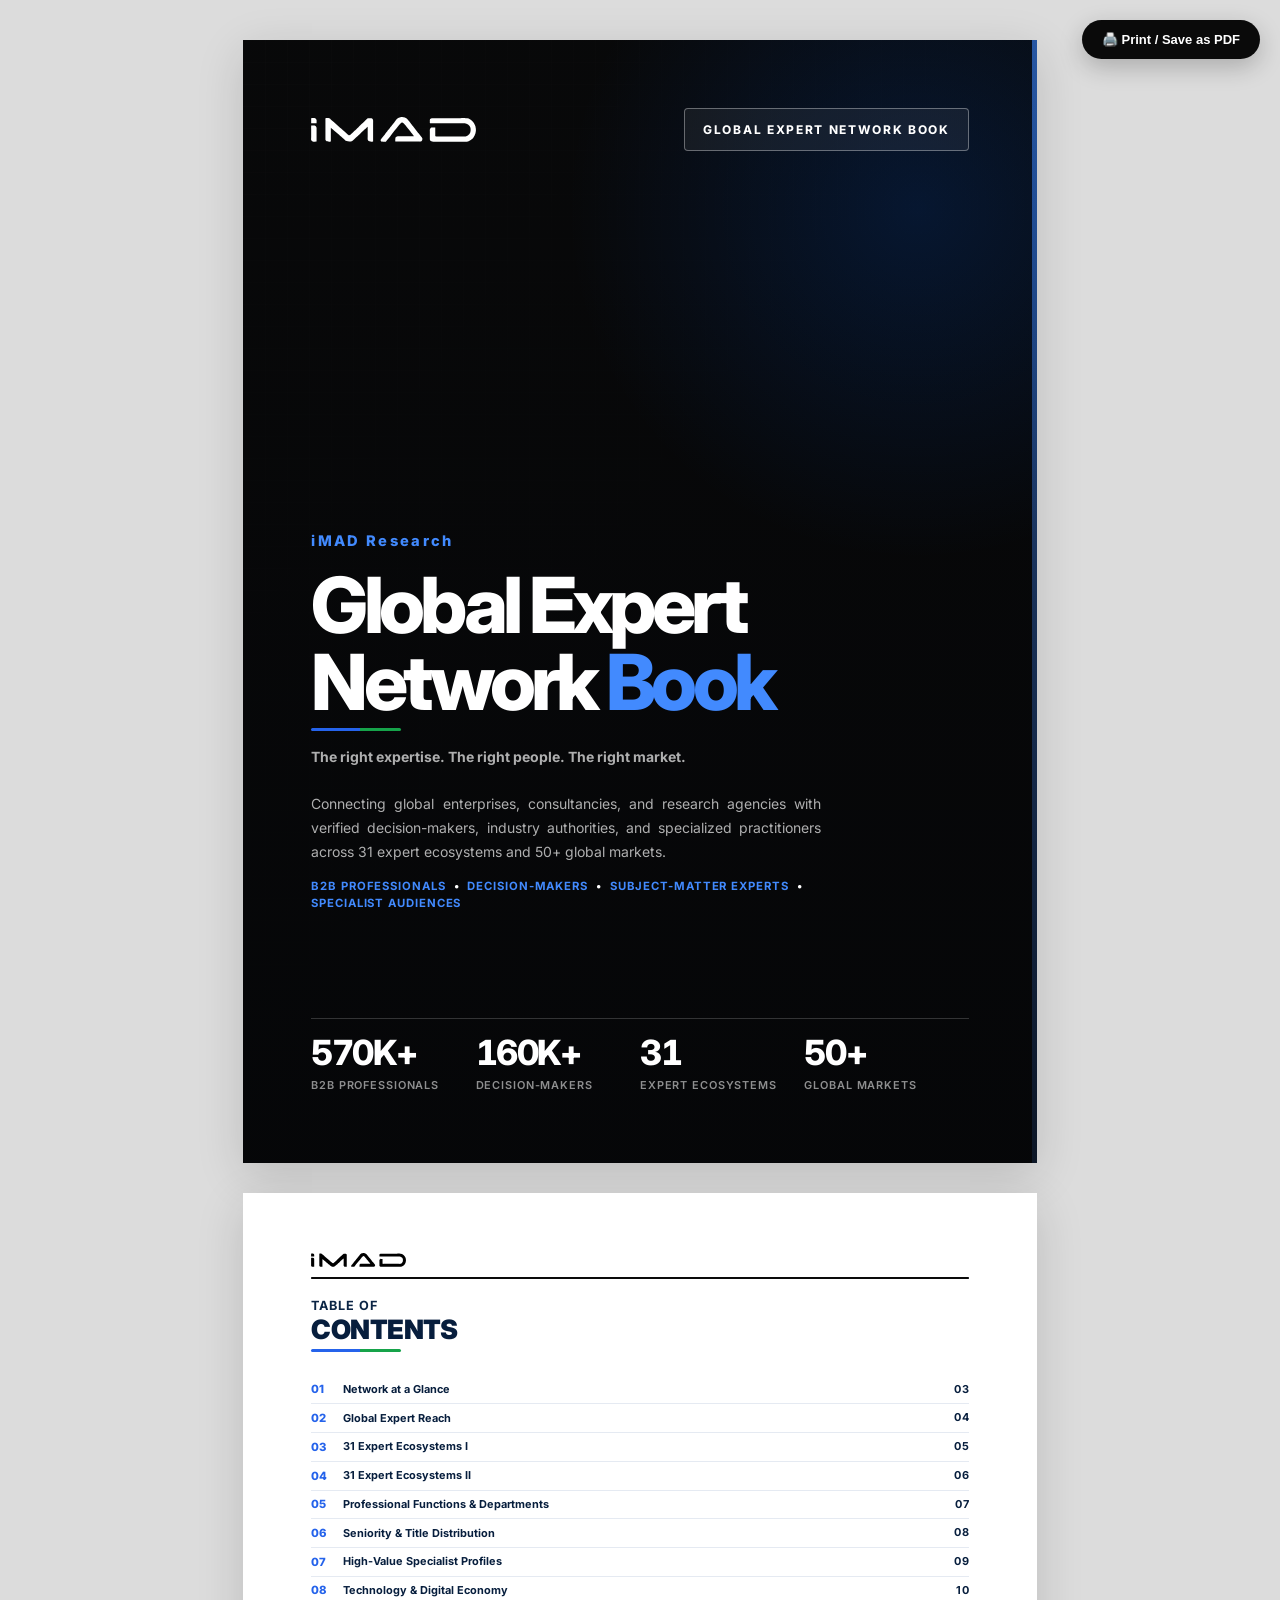
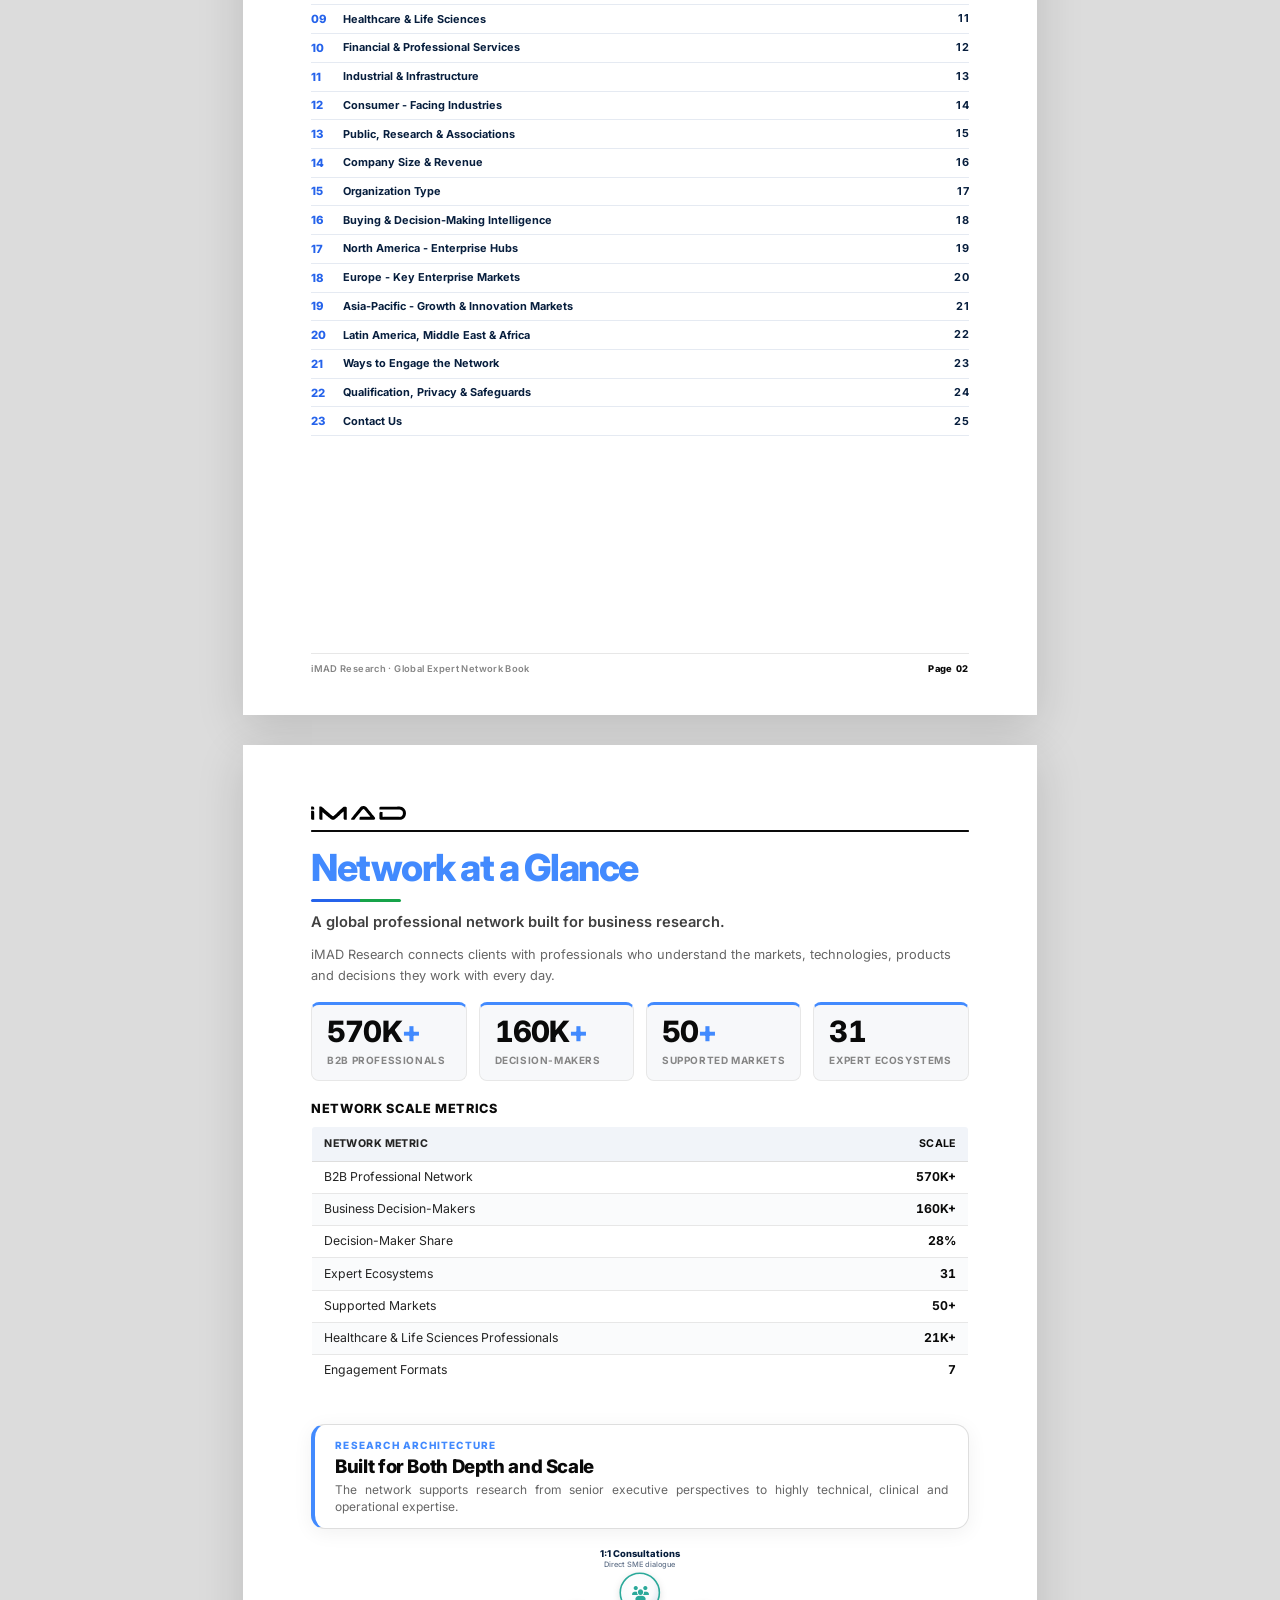
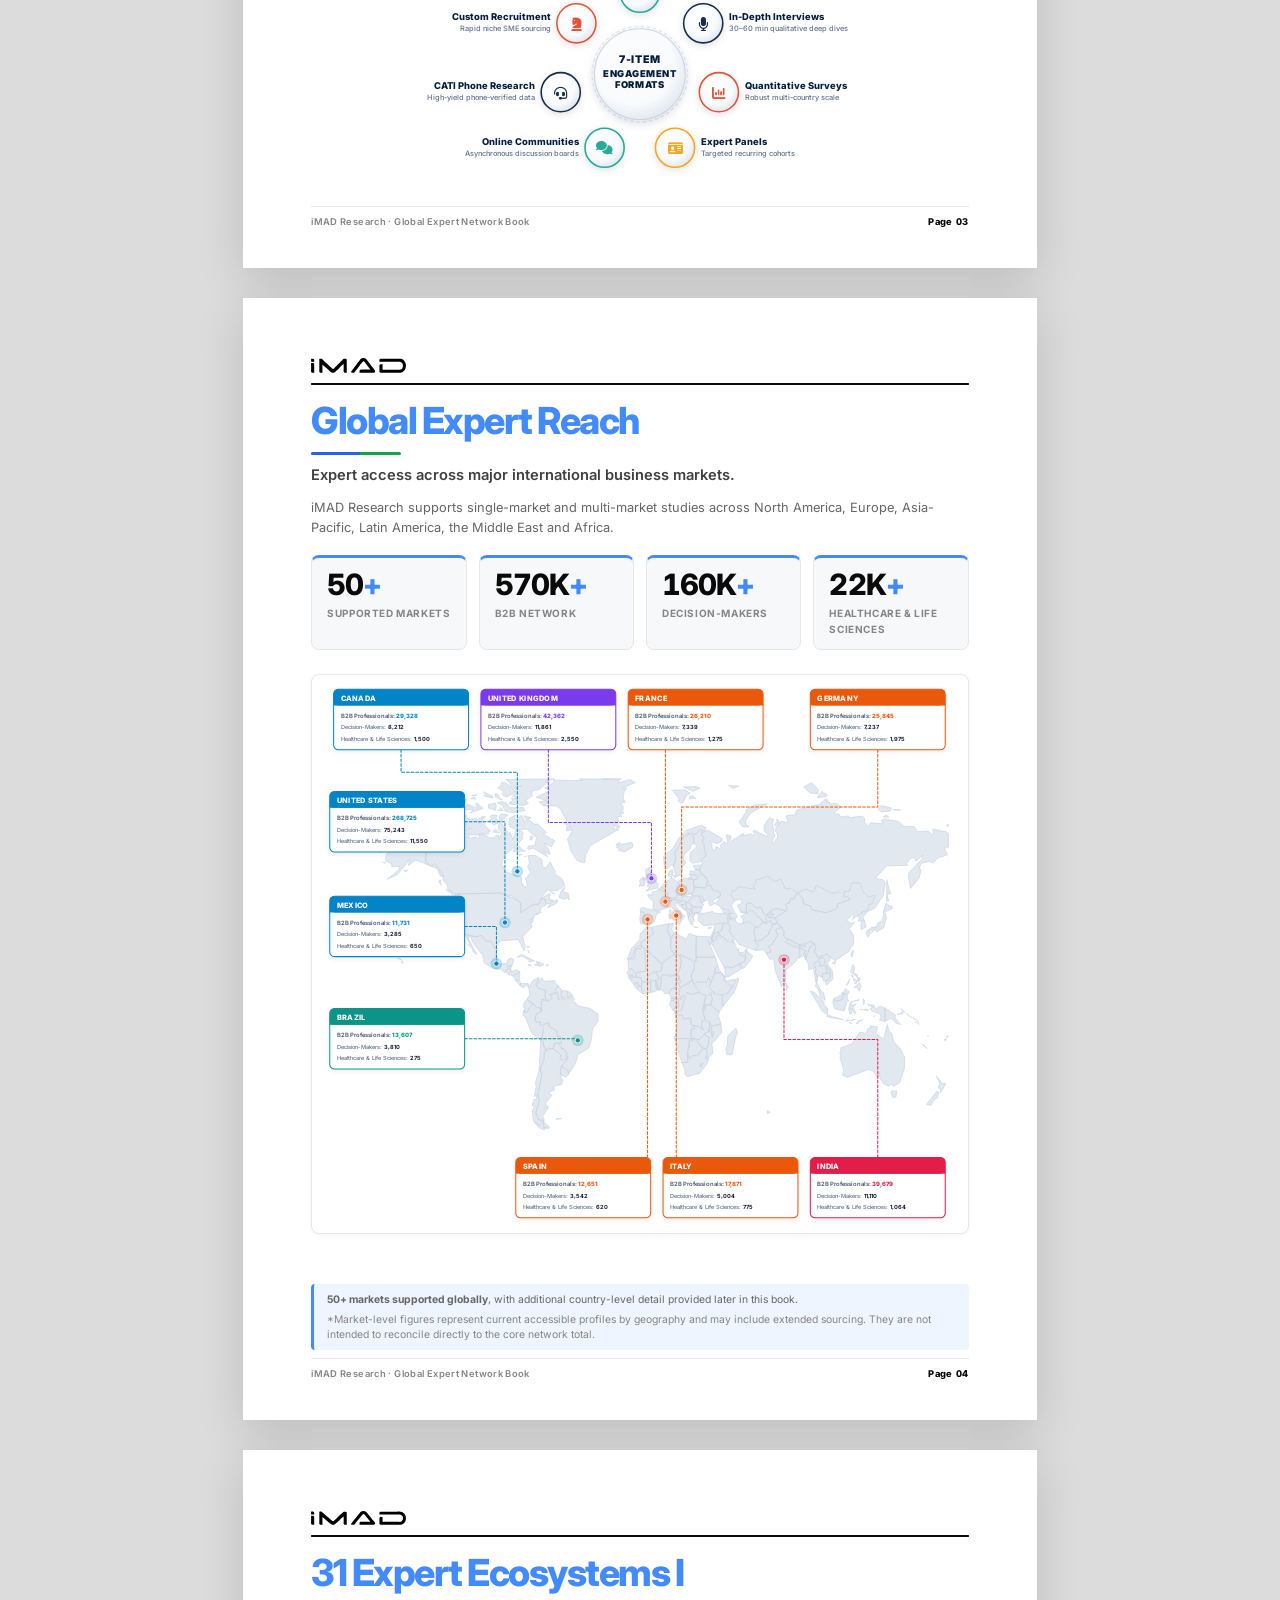
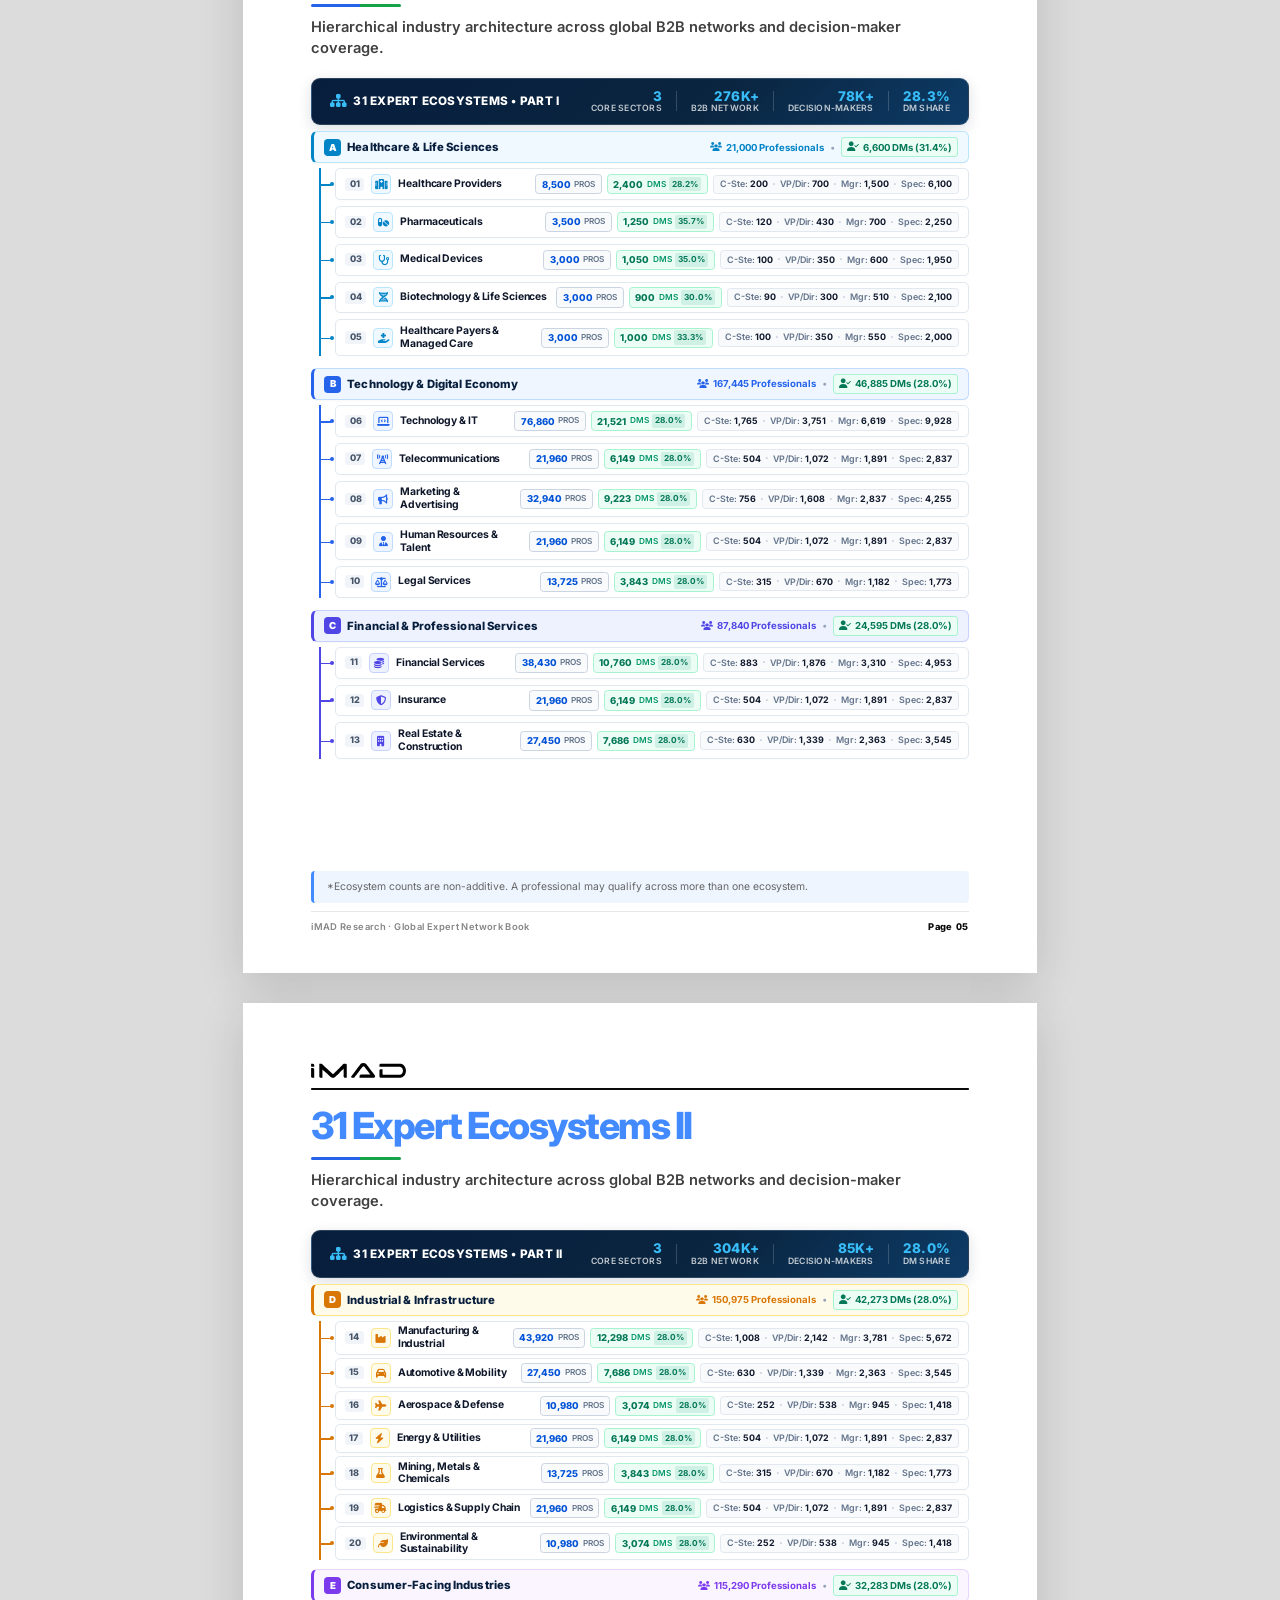
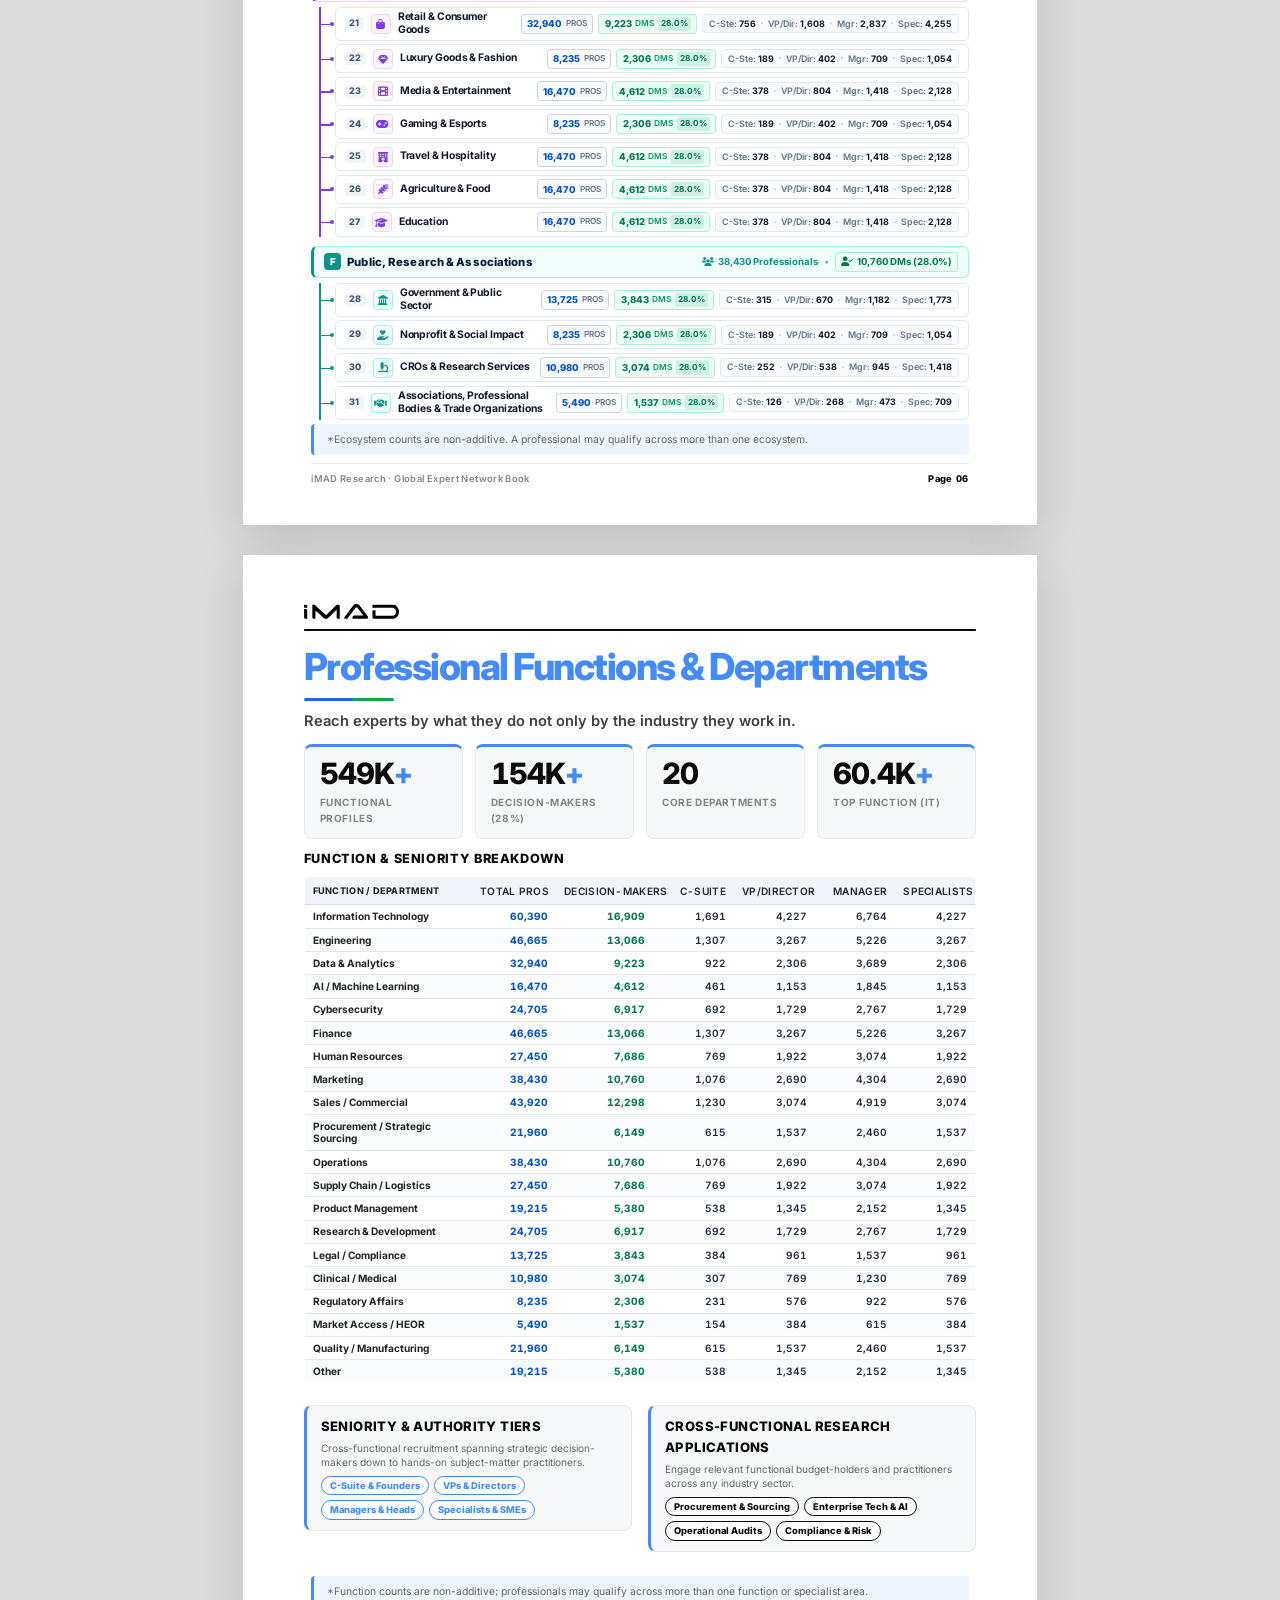
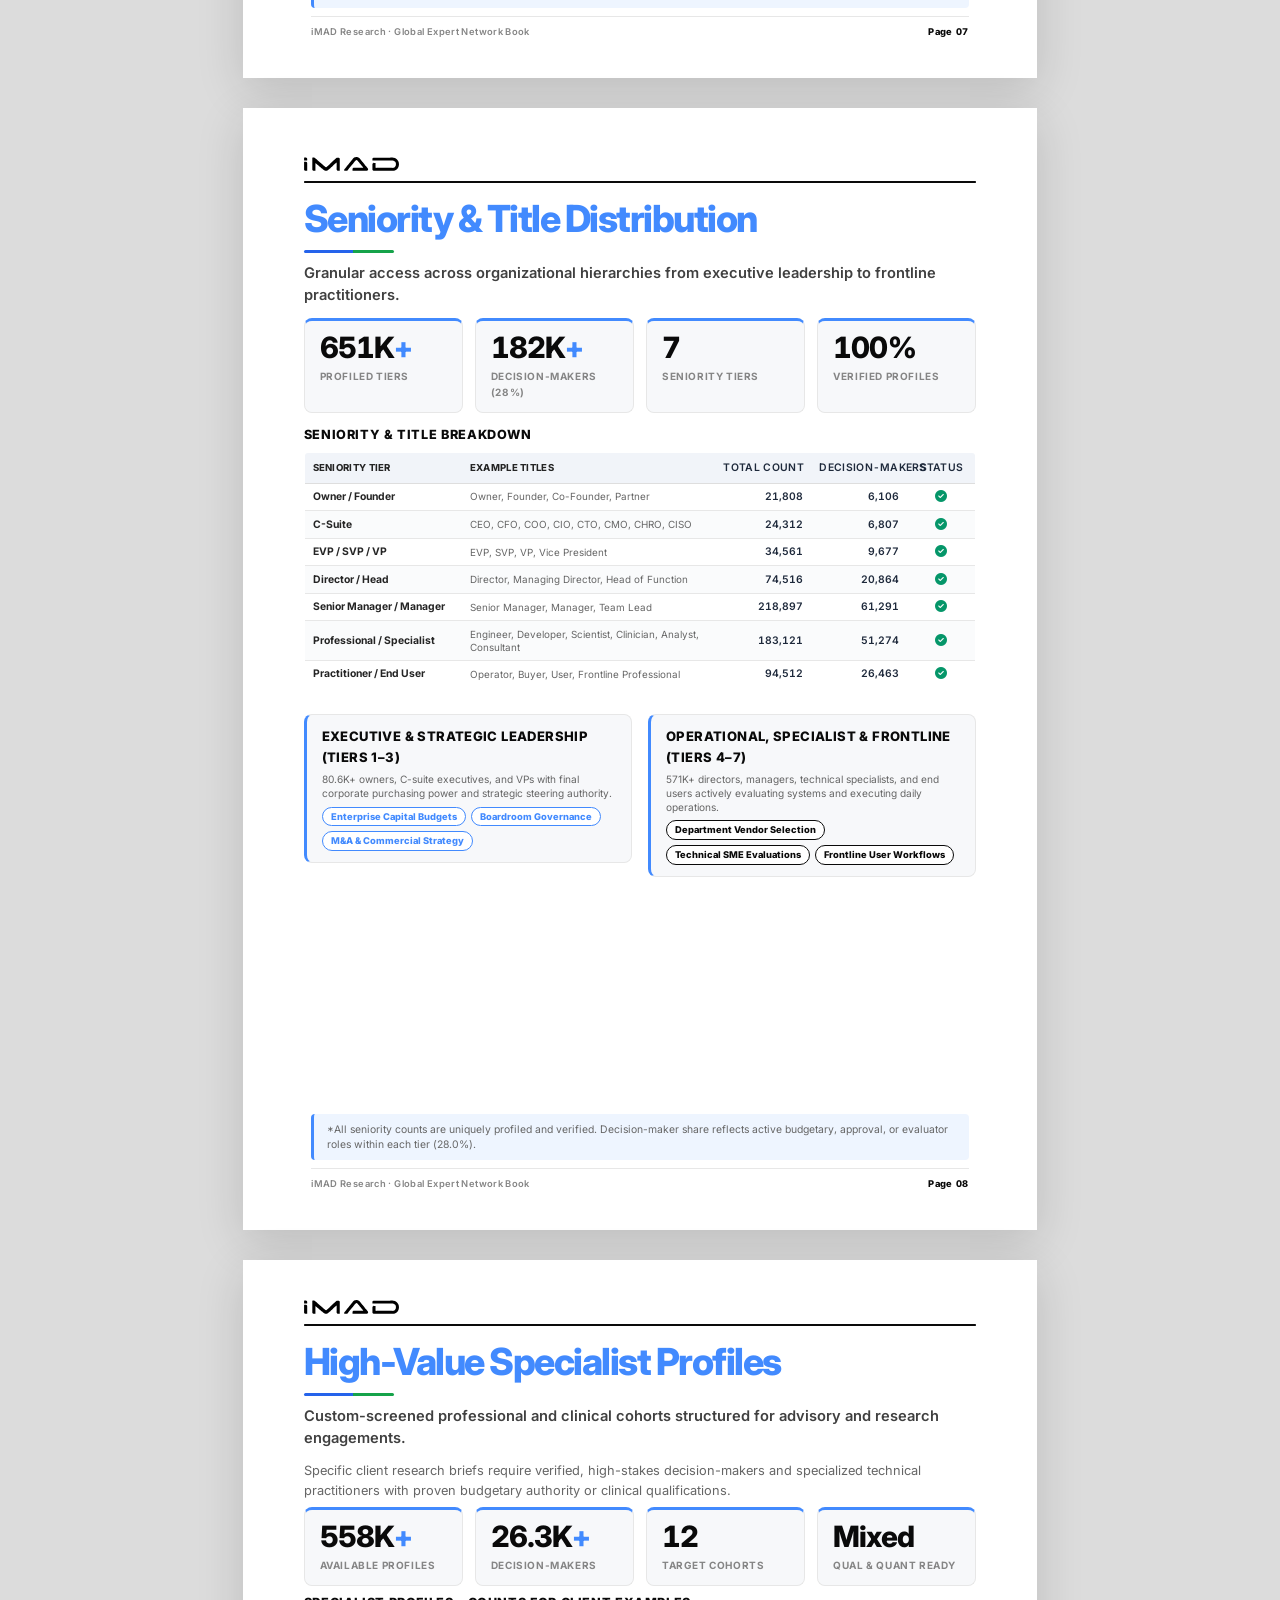
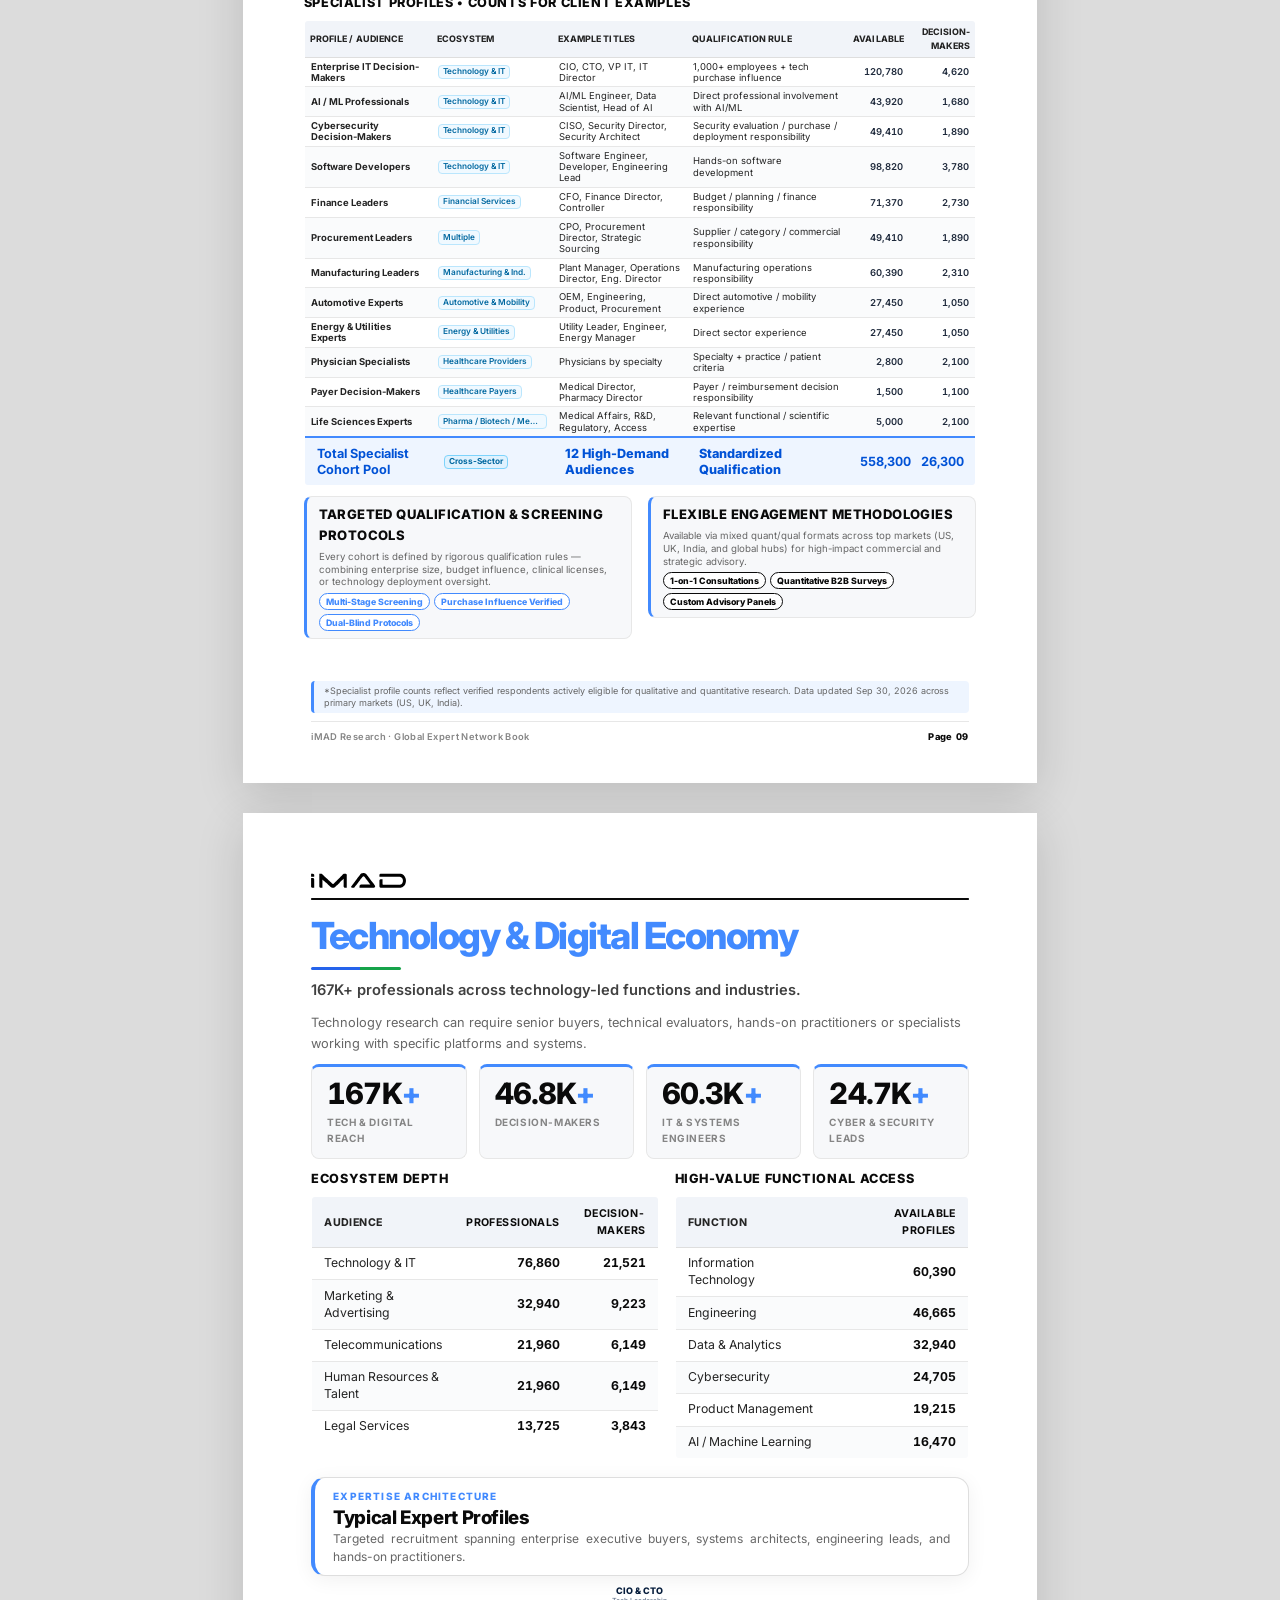
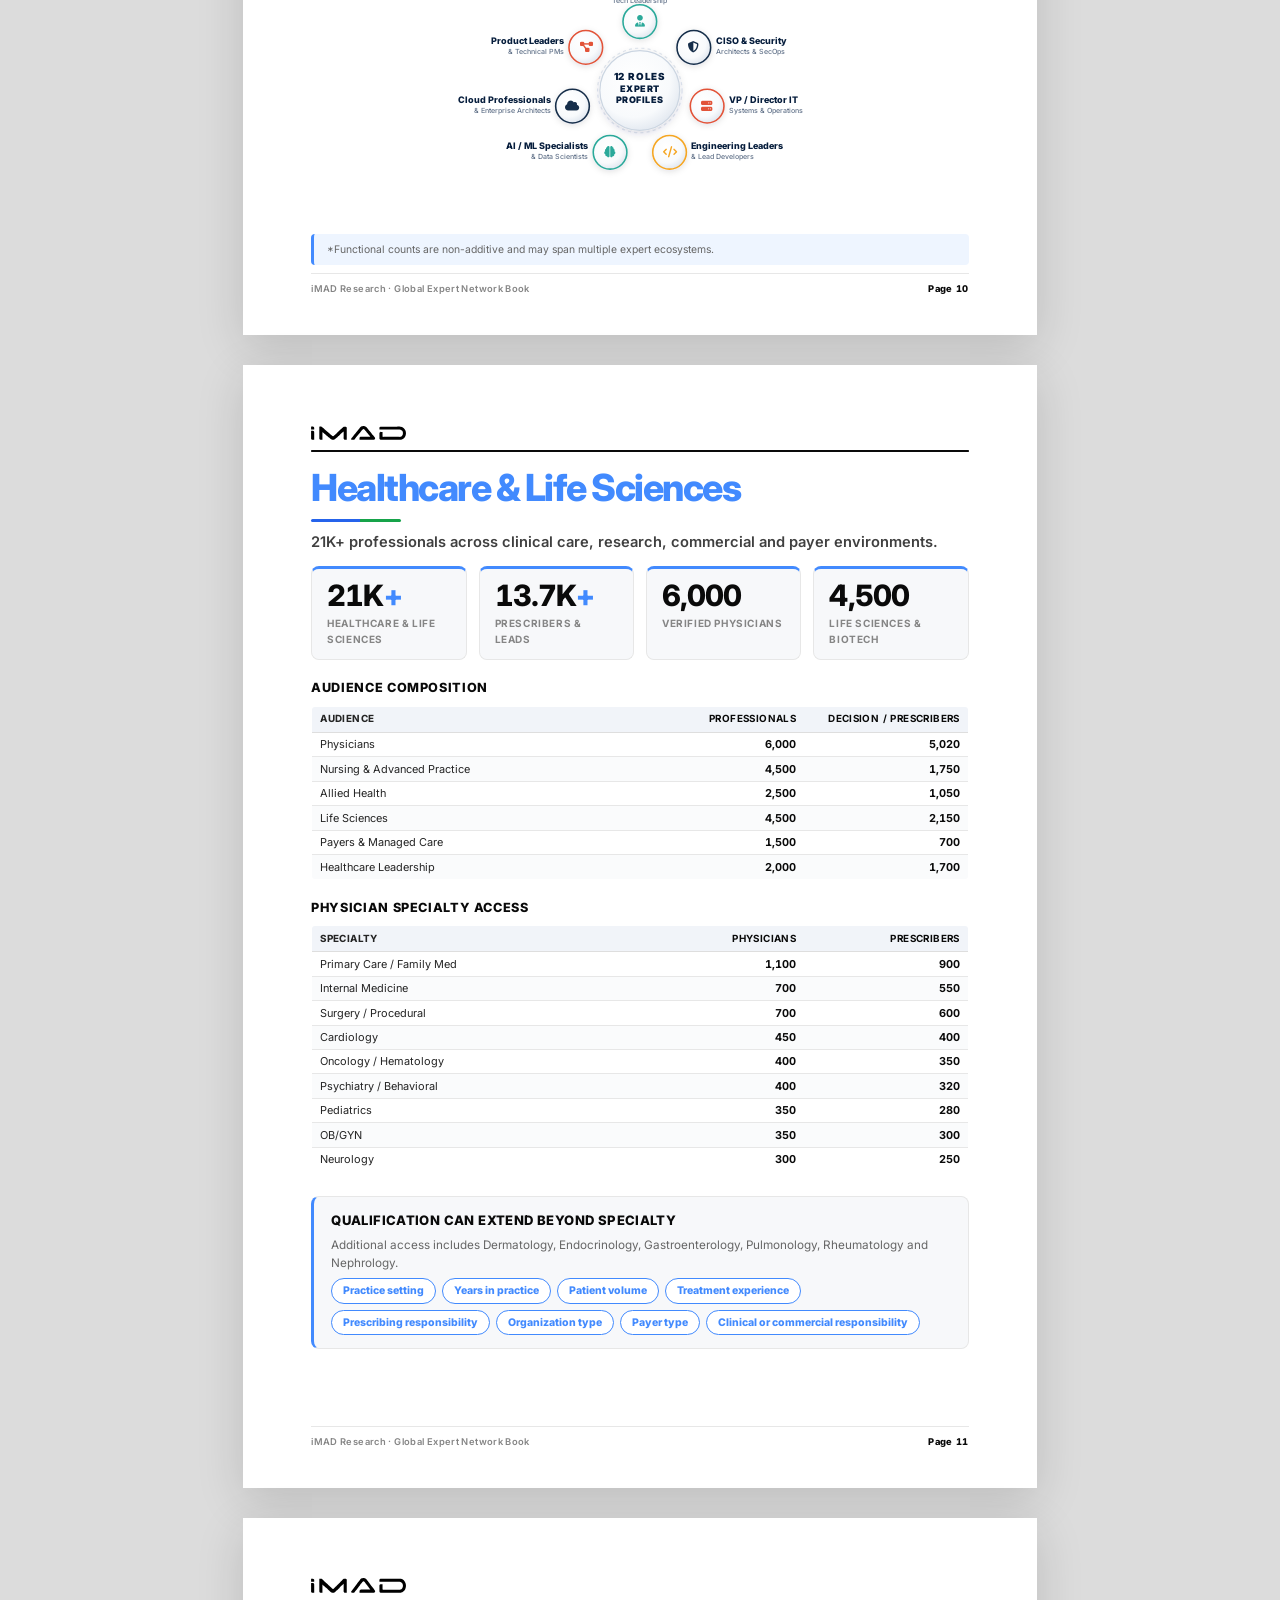
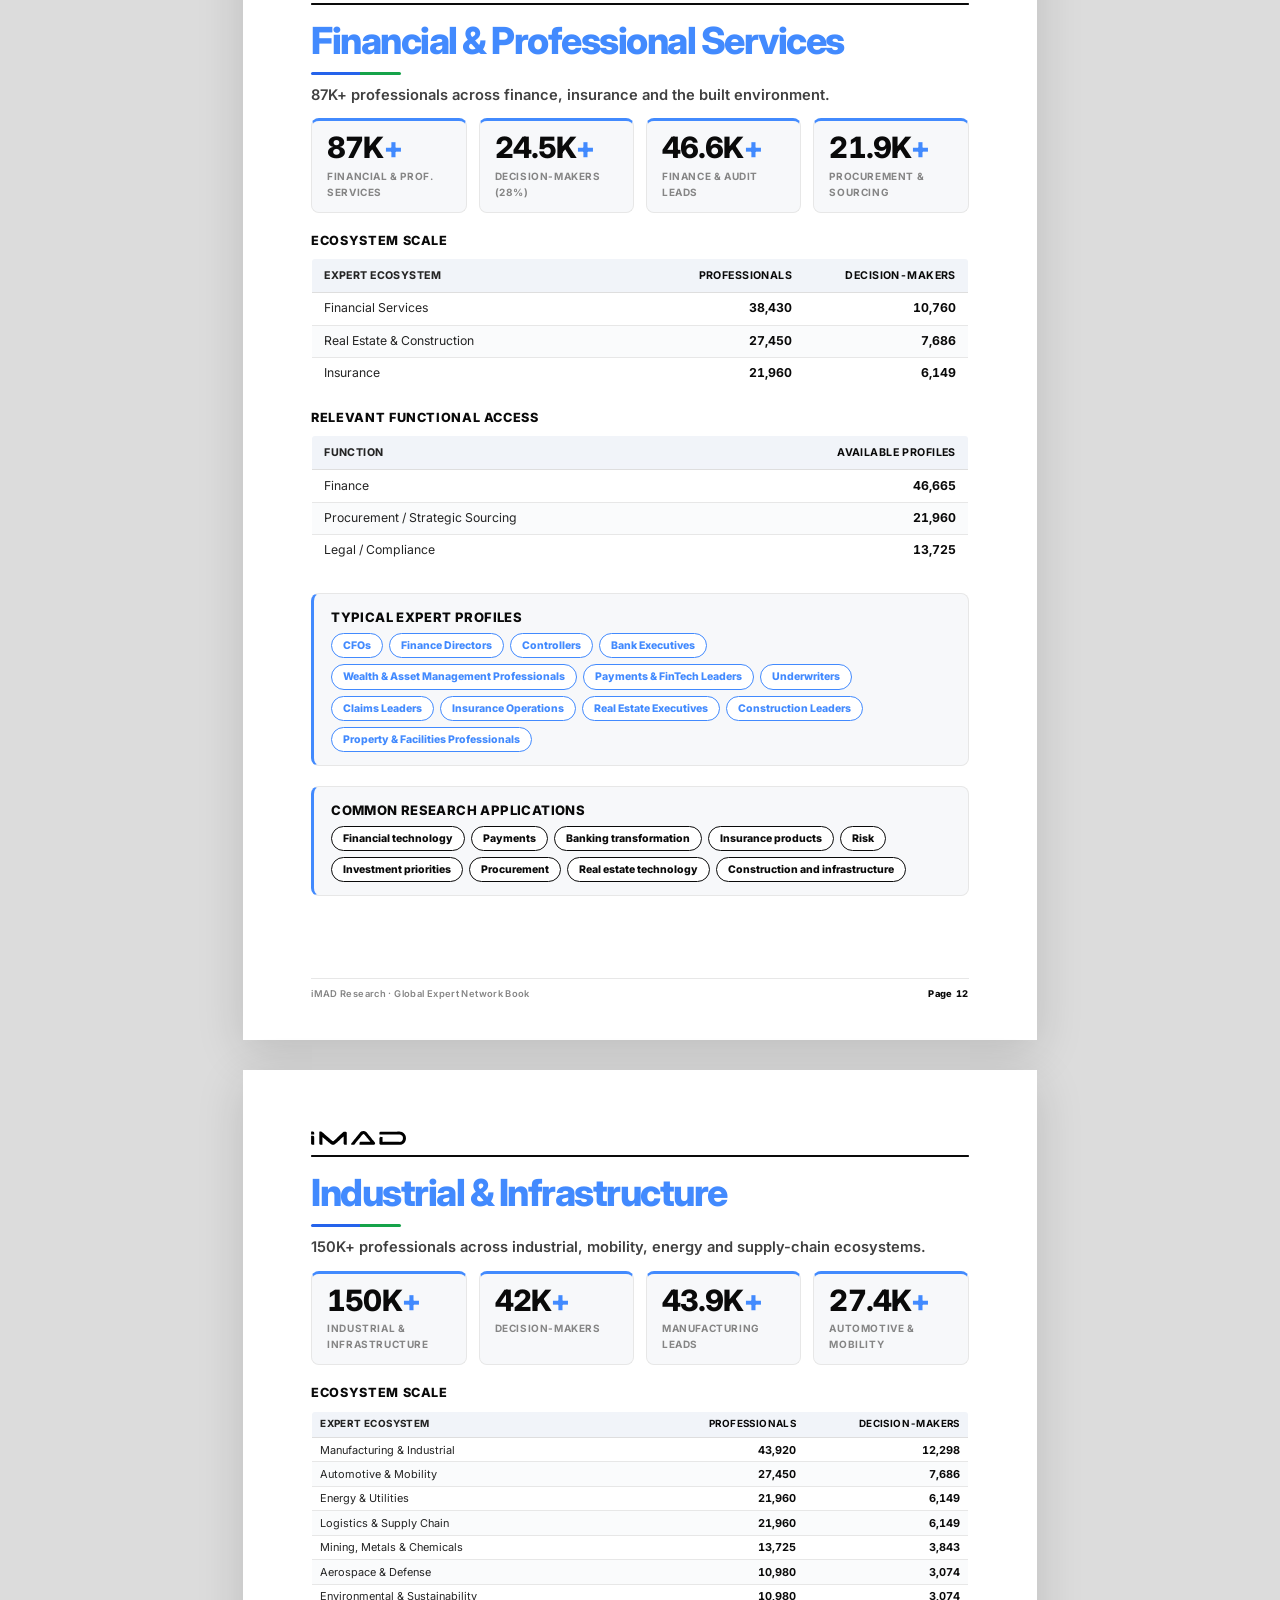
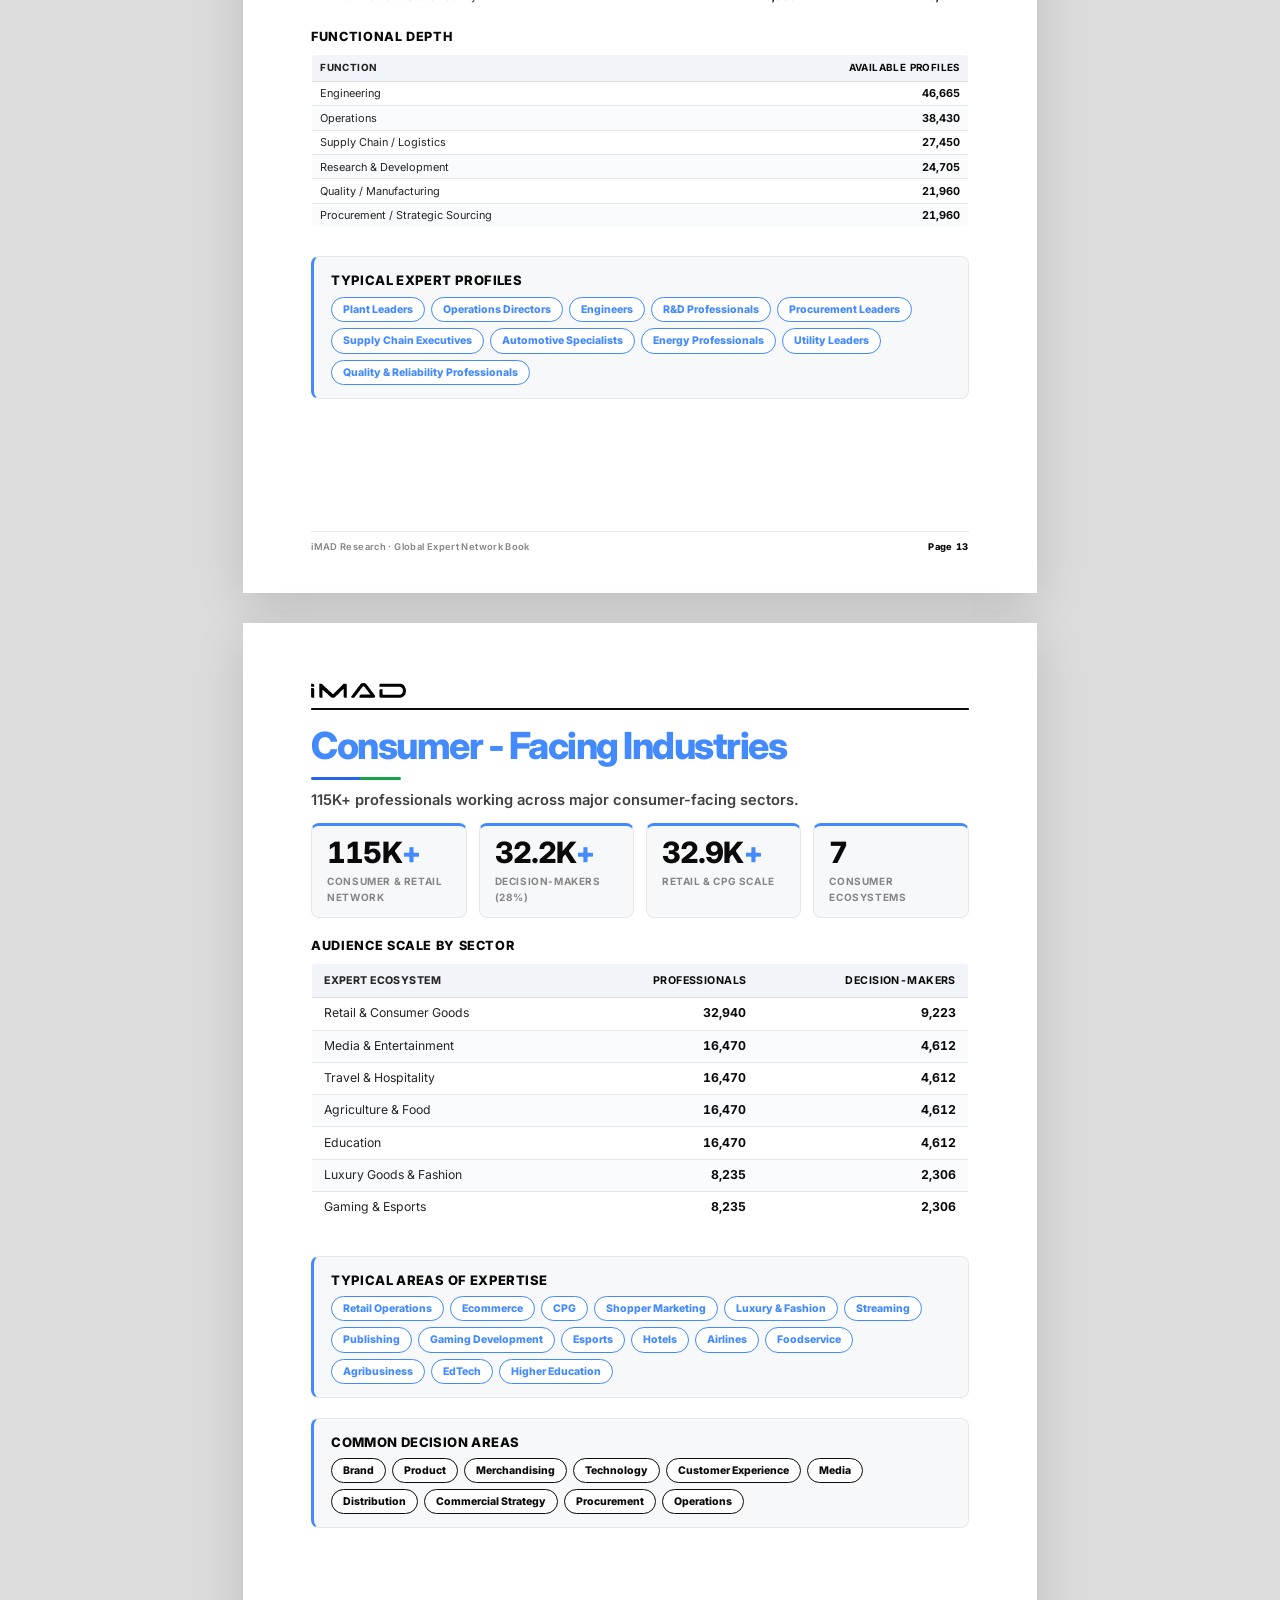
==== index.html @ c15bc6d9 "feat: add responsive world map SVG component and brand asset badges" ====
<!DOCTYPE html>
<html lang="en">

<head>
  <meta charset="UTF-8">
  <title>iMAD Research - Global Expert Network Book</title>
  <meta name="viewport" content="width=device-width, initial-scale=1.0">
  <meta name="description"
    content="iMAD Research Global Expert Network Book -B2B Professionals, Decision-Makers, Subject-Matter Experts, Specialist Audiences across 31 Ecosystems and 50+ Global Markets.">
  <link rel="stylesheet" href="https://cdnjs.cloudflare.com/ajax/libs/font-awesome/6.5.1/css/all.min.css">
  <link rel="stylesheet" href="style.css">
</head>

<body>

  <button class="print-toolbar no-print" onclick="window.print()">🖨️ Print / Save as PDF</button>

  <!-- ============================================================
     PAGE 01 -COVER
  ============================================================ -->
  <section class="page page--cover" id="page-01">
    <div class="divider-photo"
      style="background-image:url('https://images.unsplash.com/photo-1451187580459-43490279c0fa?w=1400&q=80');"></div>
    <div class="divider-overlay"></div>
    <div class="deco-grid"></div>
    <div class="page-body">
      <div class="cover-top">
        <img src="iMAD_logo.svg" alt="iMAD Research" class="cover-logo logo-mark">
        <div class="cover-tag">Global Expert Network Book</div>
      </div>

      <div class="cover-mid">
        <div class="cover-brand-label">iMAD Research</div>
        <h1 class="cover-title">Global Expert<br>Network <span>Book</span></h1>
        <div class="toc-accent-bar"></div>
        <p class="cover-desc"><strong>The right expertise. The right people. The right market.</strong><br><br>
          Connecting global enterprises, consultancies, and research agencies with verified decision-makers, industry
          authorities, and specialized practitioners across 31 expert ecosystems and 50+ global markets.
        </p>
        <div class="cover-audiences">B2B Professionals <span>&bull;</span> Decision-Makers <span>&bull;</span>
          Subject-Matter Experts <span>&bull;</span> Specialist Audiences</div>
      </div>

      <div class="cover-stats">
        <div class="stat"><span class="num">570K+</span><span class="lbl">B2B Professionals</span></div>
        <div class="stat"><span class="num">160K+</span><span class="lbl">Decision-Makers</span></div>
        <div class="stat"><span class="num">31</span><span class="lbl">Expert Ecosystems</span></div>
        <div class="stat"><span class="num">50+</span><span class="lbl">Global Markets</span></div>
      </div>
    </div>
  </section>

  <!-- ============================================================
     PAGE 02 -TABLE OF CONTENTS / INDEX
  ============================================================ -->
  <section class="page" id="page-02">
    <!-- Right-side Globe & Network Graphic -->

    <div class="page-body">
      <div class="page-header"><img src="iMAD_logo.svg" alt="iMAD Research" class="page-logo"></div>
      <div class="header-divider"></div>

      <div class="toc-simple-header">
        <div class="toc-simple-sub">TABLE OF</div>
        <h1 class="toc-simple-main">CONTENTS</h1>
        <div class="toc-accent-bar"></div>
      </div>

      <div class="toc-simple-list">
        <a href="#page-03" class="toc-simple-row">
          <div class="toc-s-num">01</div>
          <div class="toc-s-content">
            <div class="toc-s-title">Network at a Glance</div>
          </div>
          <div class="toc-s-page">03</div>
        </a>

        <a href="#page-04" class="toc-simple-row">
          <div class="toc-s-num">02</div>
          <div class="toc-s-content">
            <div class="toc-s-title">Global Expert Reach</div>
          </div>
          <div class="toc-s-page">04</div>
        </a>

        <a href="#page-05" class="toc-simple-row">
          <div class="toc-s-num">03</div>
          <div class="toc-s-content">
            <div class="toc-s-title">31 Expert Ecosystems I</div>
          </div>
          <div class="toc-s-page">05</div>
        </a>

        <a href="#page-06" class="toc-simple-row">
          <div class="toc-s-num">04</div>
          <div class="toc-s-content">
            <div class="toc-s-title">31 Expert Ecosystems II</div>
          </div>
          <div class="toc-s-page">06</div>
        </a>

        <a href="#page-07" class="toc-simple-row">
          <div class="toc-s-num">05</div>
          <div class="toc-s-content">
            <div class="toc-s-title">Professional Functions &amp; Departments</div>
          </div>
          <div class="toc-s-page">07</div>
        </a>

        <a href="#page-08" class="toc-simple-row">
          <div class="toc-s-num">06</div>
          <div class="toc-s-content">
            <div class="toc-s-title">Seniority &amp; Title Distribution</div>
          </div>
          <div class="toc-s-page">08</div>
        </a>

        <a href="#page-09" class="toc-simple-row">
          <div class="toc-s-num">07</div>
          <div class="toc-s-content">
            <div class="toc-s-title">High-Value Specialist Profiles</div>
          </div>
          <div class="toc-s-page">09</div>
        </a>

        <a href="#page-10" class="toc-simple-row">
          <div class="toc-s-num">08</div>
          <div class="toc-s-content">
            <div class="toc-s-title">Technology &amp; Digital Economy</div>
          </div>
          <div class="toc-s-page">10</div>
        </a>

        <a href="#page-11" class="toc-simple-row">
          <div class="toc-s-num">09</div>
          <div class="toc-s-content">
            <div class="toc-s-title">Healthcare &amp; Life Sciences</div>
          </div>
          <div class="toc-s-page">11</div>
        </a>

        <a href="#page-12" class="toc-simple-row">
          <div class="toc-s-num">10</div>
          <div class="toc-s-content">
            <div class="toc-s-title">Financial &amp; Professional Services</div>
          </div>
          <div class="toc-s-page">12</div>
        </a>

        <a href="#page-13" class="toc-simple-row">
          <div class="toc-s-num">11</div>
          <div class="toc-s-content">
            <div class="toc-s-title">Industrial &amp; Infrastructure</div>
          </div>
          <div class="toc-s-page">13</div>
        </a>

        <a href="#page-14" class="toc-simple-row">
          <div class="toc-s-num">12</div>
          <div class="toc-s-content">
            <div class="toc-s-title">Consumer - Facing Industries</div>
          </div>
          <div class="toc-s-page">14</div>
        </a>

        <a href="#page-15" class="toc-simple-row">
          <div class="toc-s-num">13</div>
          <div class="toc-s-content">
            <div class="toc-s-title">Public, Research &amp; Associations</div>
          </div>
          <div class="toc-s-page">15</div>
        </a>

        <a href="#page-16" class="toc-simple-row">
          <div class="toc-s-num">14</div>
          <div class="toc-s-content">
            <div class="toc-s-title">Company Size &amp; Revenue</div>
          </div>
          <div class="toc-s-page">16</div>
        </a>

        <a href="#page-17" class="toc-simple-row">
          <div class="toc-s-num">15</div>
          <div class="toc-s-content">
            <div class="toc-s-title">Organization Type</div>
          </div>
          <div class="toc-s-page">17</div>
        </a>

        <a href="#page-18" class="toc-simple-row">
          <div class="toc-s-num">16</div>
          <div class="toc-s-content">
            <div class="toc-s-title">Buying &amp; Decision-Making Intelligence</div>
          </div>
          <div class="toc-s-page">18</div>
        </a>

        <a href="#page-19" class="toc-simple-row">
          <div class="toc-s-num">17</div>
          <div class="toc-s-content">
            <div class="toc-s-title">North America - Enterprise Hubs</div>
          </div>
          <div class="toc-s-page">19</div>
        </a>

        <a href="#page-20" class="toc-simple-row">
          <div class="toc-s-num">18</div>
          <div class="toc-s-content">
            <div class="toc-s-title">Europe - Key Enterprise Markets</div>
          </div>
          <div class="toc-s-page">20</div>
        </a>

        <a href="#page-21" class="toc-simple-row">
          <div class="toc-s-num">19</div>
          <div class="toc-s-content">
            <div class="toc-s-title">Asia-Pacific - Growth &amp; Innovation Markets</div>
          </div>
          <div class="toc-s-page">21</div>
        </a>

        <a href="#page-22" class="toc-simple-row">
          <div class="toc-s-num">20</div>
          <div class="toc-s-content">
            <div class="toc-s-title">Latin America, Middle East &amp; Africa</div>
          </div>
          <div class="toc-s-page">22</div>
        </a>

        <a href="#page-23" class="toc-simple-row">
          <div class="toc-s-num">21</div>
          <div class="toc-s-content">
            <div class="toc-s-title">Ways to Engage the Network</div>
          </div>
          <div class="toc-s-page">23</div>
        </a>

        <a href="#page-24" class="toc-simple-row">
          <div class="toc-s-num">22</div>
          <div class="toc-s-content">
            <div class="toc-s-title">Qualification, Privacy &amp; Safeguards</div>
          </div>
          <div class="toc-s-page">24</div>
        </a>

        <a href="#page-25" class="toc-simple-row">
          <div class="toc-s-num">23</div>
          <div class="toc-s-content">
            <div class="toc-s-title">Contact Us</div>
          </div>
          <div class="toc-s-page">25</div>
        </a>
      </div>

    </div>
    <div class="footer">
      <span>iMAD Research &middot; Global Expert Network Book</span>
      <span class="foot-page">Page 02</span>
    </div>
  </section>

  <!-- ============================================================
     PAGE 03 -NETWORK AT A GLANCE
  ============================================================ -->
  <section class="page" id="page-03">
    <div class="page-body">
      <div class="page-header"><img src="iMAD_logo.svg" alt="iMAD Research" class="page-logo"></div>
      <div class="header-divider"></div>
      <h1 class="page-title">Network at a Glance</h1>
      <div class="toc-accent-bar"></div>
      <div class="page-subtitle">A global professional network built for business research.</div>
      <div class="page-intro">
        <p>iMAD Research connects clients with professionals who understand the markets, technologies, products and
          decisions they work with every day.</p>
      </div>

      <div class="kpi-row">
        <div class="kpi-card">
          <div class="kpi-val">570K<em>+</em></div>
          <div class="kpi-lbl">B2B Professionals</div>
        </div>
        <div class="kpi-card">
          <div class="kpi-val">160K<em>+</em></div>
          <div class="kpi-lbl">Decision-Makers</div>
        </div>

        <div class="kpi-card">
          <div class="kpi-val">50<em>+</em></div>
          <div class="kpi-lbl">Supported Markets</div>
        </div>
        <div class="kpi-card">
          <div class="kpi-val">31</div>
          <div class="kpi-lbl">Expert Ecosystems</div>
        </div>
      </div>

      <div class="table-wrap">
        <div class="table-title">Network Scale Metrics</div>
        <table class="data-table">
          <thead>
            <tr>
              <th>Network Metric</th>
              <th class="num-col" style="width: 140px;">Scale</th>
            </tr>
          </thead>
          <tbody>
            <tr>
              <td>B2B Professional Network</td>
              <td class="num-col">570K+</td>
            </tr>
            <tr>
              <td>Business Decision-Makers</td>
              <td class="num-col">160K+</td>
            </tr>
            <tr>
              <td>Decision-Maker Share</td>
              <td class="num-col">28%</td>
            </tr>
            <tr>
              <td>Expert Ecosystems</td>
              <td class="num-col">31</td>
            </tr>
            <tr>
              <td>Supported Markets</td>
              <td class="num-col">50+</td>
            </tr>
            <tr>
              <td>Healthcare &amp; Life Sciences Professionals</td>
              <td class="num-col">21K+</td>
            </tr>
            <tr>
              <td>Engagement Formats</td>
              <td class="num-col">7</td>
            </tr>
          </tbody>
        </table>
      </div>

      <div class="radial-feature-box" style="margin-top: 14px; margin-bottom: 12px; padding: 12px 20px;">
        <div class="radial-feature-header">
          <div class="radial-badge">RESEARCH ARCHITECTURE</div>
          <h4 class="radial-title">Built for Both Depth and Scale</h4>
          <p class="radial-desc">The network supports research from senior executive perspectives to highly technical,
            clinical and operational expertise.</p>
        </div>
      </div>

      <div class="radial-diagram-wrap" style="margin-top: 4px; margin-bottom: 6px;">
        <svg viewBox="0 0 840 315" class="radial-svg" xmlns="http://www.w3.org/2000/svg">
          <defs>
            <!-- Drop Shadow for Central Hub -->
            <filter id="spoke-hub-shadow" x="-30%" y="-30%" width="160%" height="160%">
              <feDropShadow dx="0" dy="4" stdDeviation="6" flood-color="#071e3d" flood-opacity="0.14" />
            </filter>
            <!-- Drop Shadow for Satellite Discs -->
            <filter id="spoke-sat-shadow" x="-30%" y="-30%" width="160%" height="160%">
              <feDropShadow dx="0" dy="2.5" stdDeviation="4.5" flood-color="#071e3d" flood-opacity="0.12" />
            </filter>
            <!-- 3D Radial Gradient for Hub -->
            <radialGradient id="spoke-hub-grad" cx="42%" cy="38%" r="65%">
              <stop offset="0%" stop-color="#ffffff" />
              <stop offset="70%" stop-color="#f8fafc" />
              <stop offset="100%" stop-color="#e2e8f0" />
            </radialGradient>
            <!-- 3D Radial Gradient for Satellites -->
            <radialGradient id="spoke-sat-grad" cx="40%" cy="36%" r="65%">
              <stop offset="0%" stop-color="#ffffff" />
              <stop offset="70%" stop-color="#f8fafc" />
              <stop offset="100%" stop-color="#e2e8f0" />
            </radialGradient>
          </defs>

          <!-- ==============================================
               CENTRAL BIG HUB DISC (ENLARGED)
               ============================================== -->
          <g class="central-spoke-hub">
            <circle cx="420" cy="165" r="61" fill="none" stroke="#e2e8f0" stroke-width="1.5" stroke-dasharray="4,4" />
            <circle cx="420" cy="165" r="58" fill="url(#spoke-hub-grad)" stroke="#cbd5e1" stroke-width="1.5"
              filter="url(#spoke-hub-shadow)" />
            <text x="420" y="151" text-anchor="middle" font-size="13.5px" font-weight="900" fill="#071e3d"
              letter-spacing="0.08em">7-ITEM</text>
            <text x="420" y="168" text-anchor="middle" font-size="12px" font-weight="900" fill="#071e3d"
              letter-spacing="0.06em">ENGAGEMENT</text>
            <text x="420" y="183" text-anchor="middle" font-size="12px" font-weight="900" fill="#071e3d"
              letter-spacing="0.06em">FORMATS</text>
          </g>

          <!-- ==============================================
               7 SATELLITE DISCS + ICONS + DESCRIPTIVE TEXT
               (WITHOUT CONNECTORS, ENLARGED SATELLITES)
               ============================================== -->

          <!-- 01. Top (Teal) - 1:1 Consultations -->
          <g class="satellite-node" id="spoke-node-1">
            <circle cx="420" cy="61" r="25" fill="url(#spoke-sat-grad)" stroke="#2ba99a" stroke-width="2"
              filter="url(#spoke-sat-shadow)" />
            <foreignObject x="402" y="43" width="36" height="36">
              <div class="radial-fa-box" style="font-size:17px; color:#2ba99a;"><i class="fa-solid fa-users"></i></div>
            </foreignObject>
            <text x="420" y="15" text-anchor="middle" font-size="12px" font-weight="800" fill="#071e3d">1:1
              Consultations</text>
            <text x="420" y="28" text-anchor="middle" font-size="9.5px" font-weight="500" fill="#64748b">Direct SME
              dialogue</text>
          </g>

          <!-- 02. Top-Right (Navy) - In-Depth Interviews -->
          <g class="satellite-node" id="spoke-node-2">
            <circle cx="501" cy="100" r="25" fill="url(#spoke-sat-grad)" stroke="#162e4a" stroke-width="2"
              filter="url(#spoke-sat-shadow)" />
            <foreignObject x="483" y="82" width="36" height="36">
              <div class="radial-fa-box" style="font-size:17px; color:#162e4a;"><i class="fa-solid fa-microphone"></i>
              </div>
            </foreignObject>
            <text x="534" y="96" text-anchor="start" font-size="12px" font-weight="800" fill="#071e3d">In-Depth
              Interviews</text>
            <text x="534" y="110" text-anchor="start" font-size="9.5px" font-weight="500" fill="#64748b">30–60 min
              qualitative deep dives</text>
          </g>

          <!-- 03. Mid-Right (Orange) - Quantitative Surveys -->
          <g class="satellite-node" id="spoke-node-3">
            <circle cx="521" cy="188" r="25" fill="url(#spoke-sat-grad)" stroke="#e25338" stroke-width="2"
              filter="url(#spoke-sat-shadow)" />
            <foreignObject x="503" y="170" width="36" height="36">
              <div class="radial-fa-box" style="font-size:17px; color:#e25338;"><i class="fa-solid fa-chart-column"></i>
              </div>
            </foreignObject>
            <text x="554" y="184" text-anchor="start" font-size="12px" font-weight="800" fill="#071e3d">Quantitative
              Surveys</text>
            <text x="554" y="198" text-anchor="start" font-size="9.5px" font-weight="500" fill="#64748b">Robust
              multi-country scale</text>
          </g>

          <!-- 04. Bottom-Right (Amber) - Expert Panels -->
          <g class="satellite-node" id="spoke-node-4">
            <circle cx="465" cy="259" r="25" fill="url(#spoke-sat-grad)" stroke="#f5a623" stroke-width="2"
              filter="url(#spoke-sat-shadow)" />
            <foreignObject x="447" y="241" width="36" height="36">
              <div class="radial-fa-box" style="font-size:17px; color:#f5a623;"><i class="fa-solid fa-id-card"></i>
              </div>
            </foreignObject>
            <text x="498" y="255" text-anchor="start" font-size="12px" font-weight="800" fill="#071e3d">Expert
              Panels</text>
            <text x="498" y="269" text-anchor="start" font-size="9.5px" font-weight="500" fill="#64748b">Targeted
              recurring cohorts</text>
          </g>

          <!-- 05. Bottom-Left (Teal) - Online Communities -->
          <g class="satellite-node" id="spoke-node-5">
            <circle cx="375" cy="259" r="25" fill="url(#spoke-sat-grad)" stroke="#2ba99a" stroke-width="2"
              filter="url(#spoke-sat-shadow)" />
            <foreignObject x="357" y="241" width="36" height="36">
              <div class="radial-fa-box" style="font-size:17px; color:#2ba99a;"><i class="fa-solid fa-comments"></i>
              </div>
            </foreignObject>
            <text x="342" y="255" text-anchor="end" font-size="12px" font-weight="800" fill="#071e3d">Online
              Communities</text>
            <text x="342" y="269" text-anchor="end" font-size="9.5px" font-weight="500" fill="#64748b">Asynchronous
              discussion boards</text>
          </g>

          <!-- 06. Mid-Left (Navy) - CATI Phone Research -->
          <g class="satellite-node" id="spoke-node-6">
            <circle cx="319" cy="188" r="25" fill="url(#spoke-sat-grad)" stroke="#162e4a" stroke-width="2"
              filter="url(#spoke-sat-shadow)" />
            <foreignObject x="301" y="170" width="36" height="36">
              <div class="radial-fa-box" style="font-size:17px; color:#162e4a;"><i class="fa-solid fa-headset"></i>
              </div>
            </foreignObject>
            <text x="286" y="184" text-anchor="end" font-size="12px" font-weight="800" fill="#071e3d">CATI Phone
              Research</text>
            <text x="286" y="198" text-anchor="end" font-size="9.5px" font-weight="500" fill="#64748b">High-yield
              phone-verified data</text>
          </g>

          <!-- 07. Top-Left (Orange) - Custom Recruitment -->
          <g class="satellite-node" id="spoke-node-7">
            <circle cx="339" cy="100" r="25" fill="url(#spoke-sat-grad)" stroke="#e25338" stroke-width="2"
              filter="url(#spoke-sat-shadow)" />
            <foreignObject x="321" y="82" width="36" height="36">
              <div class="radial-fa-box" style="font-size:17px; color:#e25338;"><i class="fa-solid fa-chess-knight"></i>
              </div>
            </foreignObject>
            <text x="306" y="96" text-anchor="end" font-size="12px" font-weight="800" fill="#071e3d">Custom
              Recruitment</text>
            <text x="306" y="110" text-anchor="end" font-size="9.5px" font-weight="500" fill="#64748b">Rapid niche SME
              sourcing</text>
          </g>
        </svg>
      </div>

    </div>
    <div class="footer">
      <span>iMAD Research &middot; Global Expert Network Book</span>
      <span class="foot-page">Page 03</span>
    </div>
  </section>

  <!-- ============================================================
     PAGE 04 -GLOBAL EXPERT REACH
  ============================================================ -->
  <section class="page" id="page-04">
    <div class="page-body">
      <div class="page-header"><img src="iMAD_logo.svg" alt="iMAD Research" class="page-logo"></div>
      <div class="header-divider"></div>
      <h1 class="page-title">Global Expert Reach</h1>
      <div class="toc-accent-bar"></div>
      <div class="page-subtitle">Expert access across major international business markets.</div>
      <div class="page-intro">
        <p>iMAD Research supports single-market and multi-market studies across North America, Europe, Asia-Pacific,
          Latin America, the Middle East and Africa.</p>
      </div>

      <div class="kpi-row">
        <div class="kpi-card">
          <div class="kpi-val">50<em>+</em></div>
          <div class="kpi-lbl">Supported Markets</div>
        </div>
        <div class="kpi-card">
          <div class="kpi-val">570K<em>+</em></div>
          <div class="kpi-lbl">B2B Network</div>
        </div>
        <div class="kpi-card">
          <div class="kpi-val">160K<em>+</em></div>
          <div class="kpi-lbl">Decision-Makers</div>
        </div>
        <div class="kpi-card">
          <div class="kpi-val">22K<em>+</em></div>
          <div class="kpi-lbl">Healthcare & Life Sciences</div>
        </div>
      </div>

      <div class="world-map-wrap">
        <svg viewBox="0 0 820 700" class="world-map-svg" xmlns="http://www.w3.org/2000/svg">
          <!-- Continent Landmasses -->
          <g class="map-landmasses" transform="translate(430, 350) scale(1.05, 1.90) translate(-410, -251.55)">
            <!-- North America -->
            <path
              d="M 254.9 250.9 L 253.6 248.8 L 254.9 250.9 Z M 254.4 246.8 L 252.0 246.4 L 254.4 246.8 Z M 256.0 246.7 L 254.4 246.1 L 256.0 246.7 Z M 231.7 259.5 L 233.8 258.7 L 232.1 262.3 L 231.7 259.5 Z M 282.7 214.9 L 286.0 215.1 L 281.2 214.6 L 282.7 214.9 Z M 286.4 210.4 L 281.0 209.0 L 286.4 210.4 Z M 163.0 211.4 L 153.1 207.8 L 158.5 208.2 L 163.0 211.4 Z M 297.7 207.5 L 296.4 209.1 L 303.0 210.1 L 303.9 214.7 L 301.5 212.8 L 299.2 214.3 L 291.5 213.0 L 295.3 207.5 L 299.2 205.9 L 297.7 207.5 Z M 144.6 201.3 L 146.5 201.1 L 145.9 203.3 L 147.6 204.8 L 143.9 202.5 L 144.6 201.3 Z M 251.5 184.9 L 249.3 185.2 L 251.5 184.9 Z M 246.2 183.7 L 242.0 184.3 L 246.2 183.7 Z M 239.7 177.2 L 249.8 181.5 L 235.6 181.9 L 238.2 177.0 L 239.7 177.2 Z M 258.3 173.7 L 256.0 173.9 L 256.4 171.4 L 259.8 171.7 L 258.3 173.7 Z M 218.7 169.1 L 210.4 168.4 L 213.6 166.5 L 218.7 169.1 Z M 228.9 168.1 L 228.9 170.6 L 231.6 168.7 L 235.3 173.6 L 239.0 167.2 L 244.8 167.7 L 247.4 168.9 L 246.1 171.4 L 247.5 172.7 L 243.3 175.5 L 238.5 175.1 L 235.4 179.2 L 223.7 185.2 L 220.6 191.6 L 223.6 192.0 L 225.4 195.4 L 245.5 199.1 L 245.7 202.7 L 250.2 206.6 L 252.8 204.1 L 250.3 200.1 L 256.9 196.4 L 253.0 191.9 L 255.3 189.8 L 253.8 184.6 L 262.3 184.3 L 270.8 187.2 L 271.4 191.6 L 274.7 193.1 L 280.8 188.8 L 287.2 195.6 L 286.4 196.8 L 295.3 200.2 L 298.6 204.8 L 289.9 208.3 L 277.2 208.3 L 267.8 214.4 L 279.9 210.1 L 281.7 211.0 L 279.8 212.2 L 281.1 215.4 L 287.0 216.0 L 289.0 214.1 L 290.4 216.0 L 287.9 217.1 L 277.8 219.9 L 281.1 217.1 L 275.7 217.3 L 274.4 214.0 L 271.5 213.3 L 267.0 217.5 L 260.3 217.6 L 244.6 223.2 L 244.9 217.0 L 233.2 211.8 L 226.7 212.1 L 220.4 209.9 L 164.1 210.6 L 155.1 207.2 L 154.3 204.5 L 149.0 200.8 L 150.0 197.7 L 139.0 189.9 L 135.1 191.7 L 128.0 188.8 L 128.0 167.6 L 137.0 169.6 L 151.8 167.4 L 153.7 165.7 L 158.5 168.2 L 161.2 166.5 L 161.4 168.4 L 164.6 167.2 L 179.5 169.6 L 182.2 170.8 L 179.4 172.0 L 183.0 172.5 L 190.1 171.8 L 192.2 173.2 L 194.4 172.0 L 192.4 171.0 L 197.7 169.8 L 207.1 172.6 L 213.1 172.3 L 214.7 170.4 L 217.8 171.2 L 217.7 173.4 L 221.5 169.2 L 217.1 166.7 L 217.2 163.9 L 219.6 162.0 L 227.0 166.4 L 225.2 167.6 L 228.9 168.1 Z M 181.7 158.9 L 180.7 160.1 L 190.2 159.3 L 193.6 162.7 L 193.2 159.0 L 197.0 159.0 L 201.1 164.4 L 207.8 167.9 L 204.5 168.1 L 205.1 169.9 L 183.4 170.5 L 175.3 167.0 L 185.2 166.0 L 174.2 165.5 L 173.1 164.6 L 177.8 163.6 L 171.2 163.0 L 174.3 160.0 L 181.7 158.9 Z M 201.0 158.1 L 199.2 159.8 L 196.1 158.0 L 201.0 158.1 Z M 257.3 158.9 L 251.0 159.9 L 248.3 157.4 L 257.3 158.9 Z M 236.9 158.8 L 238.5 160.4 L 245.4 157.2 L 248.8 160.0 L 248.5 161.7 L 254.4 159.9 L 261.8 163.5 L 265.5 163.0 L 276.1 168.9 L 272.4 170.0 L 286.3 174.4 L 282.2 178.7 L 274.0 175.8 L 280.7 182.2 L 280.0 183.8 L 272.4 181.5 L 277.7 185.4 L 260.3 179.4 L 254.6 180.4 L 252.9 179.6 L 254.2 178.0 L 262.1 177.6 L 264.1 172.4 L 252.1 166.5 L 240.1 167.0 L 231.0 165.0 L 233.1 163.8 L 230.2 163.8 L 231.1 158.9 L 238.3 157.1 L 236.9 158.8 Z M 209.3 157.0 L 215.2 157.2 L 213.9 159.2 L 216.9 160.4 L 216.6 162.7 L 211.4 163.5 L 205.0 160.5 L 209.1 160.0 L 206.9 158.2 L 209.3 157.0 Z M 223.6 159.8 L 219.2 161.7 L 218.0 158.0 L 221.0 156.2 L 229.0 156.9 L 223.6 159.8 Z M 169.1 163.4 L 163.8 164.6 L 158.1 162.2 L 162.1 157.4 L 160.2 155.7 L 174.9 156.0 L 179.0 157.9 L 171.6 160.5 L 169.1 163.4 Z M 222.8 153.8 L 216.4 154.0 L 220.3 152.0 L 222.8 153.8 Z M 213.0 148.9 L 214.5 150.3 L 213.7 153.8 L 205.0 152.2 L 204.9 150.0 L 213.0 148.9 Z M 193.6 150.4 L 198.6 152.5 L 182.5 155.5 L 186.4 153.3 L 174.6 153.2 L 179.2 149.6 L 191.9 152.5 L 189.0 149.8 L 190.8 148.7 L 193.6 150.4 Z M 220.6 147.8 L 226.8 148.8 L 231.6 152.1 L 247.7 151.8 L 250.3 154.0 L 233.7 155.5 L 225.2 154.2 L 222.2 150.1 L 215.8 148.8 L 220.6 147.8 Z M 177.6 146.2 L 175.8 149.5 L 164.3 150.7 L 171.8 146.6 L 177.6 146.2 Z M 222.3 146.6 L 217.1 145.7 L 222.3 146.6 Z M 189.6 146.1 L 182.9 146.0 L 187.5 144.7 L 189.6 146.1 Z M 190.7 143.3 L 184.9 143.9 L 190.7 143.3 Z M 218.3 145.0 L 213.8 144.9 L 212.7 142.5 L 216.5 142.8 L 218.3 145.0 Z M 209.9 144.2 L 210.7 145.4 L 199.6 144.0 L 201.6 143.1 L 199.0 141.2 L 209.9 144.2 Z M 236.0 140.1 L 238.4 141.1 L 228.4 144.5 L 224.2 144.1 L 222.1 142.9 L 223.7 141.0 L 216.6 138.5 L 221.4 135.9 L 220.5 135.1 L 225.2 135.0 L 234.4 138.0 L 236.0 140.1 Z M 273.0 132.5 L 286.3 132.5 L 276.5 133.4 L 274.7 134.2 L 279.0 134.2 L 267.6 139.6 L 256.2 141.1 L 258.9 141.5 L 257.6 142.1 L 259.2 143.6 L 250.5 147.5 L 254.2 148.8 L 248.9 150.5 L 231.0 149.6 L 230.8 148.3 L 234.5 147.6 L 233.5 145.5 L 240.0 146.5 L 234.1 144.0 L 239.8 141.1 L 236.1 138.2 L 246.3 137.5 L 234.8 137.4 L 226.8 132.9 L 273.0 132.5 Z M 244.1 273.0 L 238.1 269.3 L 242.7 269.2 L 244.9 271.2 L 244.1 273.0 Z M 245.5 251.7 L 261.6 256.0 L 254.5 256.6 L 255.8 255.8 L 246.4 252.6 L 240.1 253.6 L 245.5 251.7 Z M 266.6 256.8 L 273.4 258.4 L 267.2 259.8 L 266.6 256.8 Z M 316.5 132.5 L 368.3 132.5 L 346.2 132.5 L 365.9 133.4 L 363.7 135.3 L 378.5 132.8 L 385.6 134.9 L 369.9 138.5 L 374.5 138.6 L 370.6 142.9 L 370.7 146.2 L 373.1 148.2 L 366.6 149.2 L 370.3 150.7 L 370.8 153.1 L 368.7 153.4 L 371.3 155.7 L 366.8 155.9 L 368.5 158.0 L 362.9 158.4 L 365.4 161.3 L 360.4 161.0 L 366.5 165.2 L 362.9 165.7 L 358.9 163.3 L 359.6 165.0 L 357.3 166.3 L 365.3 166.6 L 330.4 177.6 L 324.4 183.8 L 323.2 189.3 L 320.4 189.4 L 313.5 187.7 L 306.7 181.7 L 302.1 173.6 L 308.3 167.1 L 300.6 167.8 L 301.3 164.8 L 307.2 165.5 L 298.3 162.7 L 300.6 160.3 L 292.8 152.4 L 287.5 150.7 L 273.0 150.8 L 267.2 148.1 L 276.5 147.0 L 263.4 145.0 L 278.6 140.9 L 279.4 139.8 L 274.0 138.6 L 285.5 134.8 L 284.7 133.3 L 321.0 133.6 L 316.5 132.5 Z M 229.8 265.3 L 225.5 263.2 L 229.1 262.0 L 228.0 259.5 L 231.7 259.5 L 231.5 262.3 L 233.5 262.5 L 229.8 265.3 Z M 235.4 266.4 L 231.7 263.4 L 240.0 262.1 L 243.7 263.5 L 235.4 266.4 Z M 263.6 256.5 L 266.6 256.8 L 266.6 259.2 L 261.1 258.8 L 265.3 258.3 L 263.6 256.5 Z M 254.9 258.5 L 257.6 259.4 L 253.3 258.9 L 254.9 258.5 Z M 215.7 247.8 L 214.3 252.8 L 218.2 258.1 L 227.2 258.0 L 229.4 254.9 L 232.9 254.2 L 236.3 255.1 L 234.3 258.9 L 228.0 259.5 L 229.1 262.0 L 226.5 262.0 L 225.5 264.2 L 220.6 261.8 L 210.6 261.1 L 200.0 257.4 L 197.9 252.4 L 185.5 243.2 L 183.7 239.8 L 180.4 238.9 L 180.7 241.4 L 191.1 251.8 L 185.6 249.5 L 185.4 247.6 L 179.9 245.0 L 181.7 243.8 L 175.7 237.7 L 188.0 239.6 L 197.0 238.9 L 202.1 242.7 L 208.1 242.6 L 212.0 247.1 L 215.7 247.8 Z M 238.6 269.0 L 234.9 266.2 L 243.7 263.5 L 242.7 269.2 L 238.6 269.0 Z M 254.2 274.4 L 251.8 272.0 L 248.2 274.4 L 244.3 273.2 L 244.1 271.3 L 253.9 271.6 L 255.5 273.4 L 254.2 274.4 Z M 277.4 258.5 L 278.8 258.9 L 275.6 259.3 L 277.4 258.5 Z M 234.4 265.8 L 229.8 265.3 L 234.4 265.8 Z M 286.6 269.5 L 288.1 270.4 L 286.6 269.5 Z M 98.9 257.7 L 98.3 256.0 L 100.4 257.1 L 98.9 257.7 Z M 97.8 255.4 L 96.6 255.0 L 97.8 255.4 Z M 96.5 254.7 L 95.3 254.8 L 96.5 254.7 Z M 94.7 254.5 L 93.4 254.1 L 94.7 254.5 Z M 220.4 209.9 L 241.7 214.9 L 244.9 217.0 L 244.6 223.2 L 260.3 217.6 L 267.0 217.5 L 271.5 213.3 L 274.4 214.0 L 276.1 217.9 L 269.8 219.8 L 268.4 222.1 L 270.1 223.2 L 262.6 224.4 L 266.1 224.4 L 262.1 224.7 L 260.2 227.6 L 258.9 226.7 L 259.9 228.5 L 258.1 230.4 L 257.3 227.3 L 256.0 228.8 L 258.5 233.0 L 247.3 239.4 L 249.9 246.3 L 248.6 249.0 L 241.8 241.5 L 220.6 242.4 L 215.7 244.9 L 214.9 247.8 L 212.0 247.1 L 208.1 242.6 L 202.1 242.7 L 197.0 238.9 L 188.0 239.6 L 175.7 237.7 L 168.8 234.5 L 161.2 225.4 L 162.2 216.7 L 160.6 212.0 L 164.8 213.9 L 164.3 210.6 L 220.4 209.9 Z M 104.0 195.3 L 100.7 194.6 L 105.7 194.4 L 104.0 195.3 Z M 78.8 189.6 L 75.1 189.0 L 78.8 189.6 Z M 66.5 181.4 L 72.6 182.4 L 66.5 181.4 Z M 99.9 164.0 L 128.0 167.6 L 128.0 188.8 L 135.1 191.7 L 139.0 189.9 L 150.0 198.9 L 146.1 198.5 L 141.8 193.3 L 115.8 187.6 L 106.6 191.2 L 108.8 186.8 L 93.1 197.5 L 80.4 200.6 L 94.6 194.4 L 95.9 191.7 L 86.1 192.2 L 86.3 190.2 L 79.3 188.4 L 78.5 185.1 L 80.9 182.8 L 88.5 181.4 L 87.0 180.0 L 88.4 179.1 L 80.1 179.9 L 73.8 177.2 L 81.1 175.1 L 86.6 176.1 L 76.5 170.9 L 86.2 166.1 L 99.9 164.0 Z"
              fill="#e2e8f0" stroke="#cbd5e1" stroke-width="0.7" class="map-region" />
            <!-- Europe -->
            <path
              d="M 451.2 222.9 L 452.0 225.0 L 450.3 226.5 L 448.6 222.3 L 451.2 222.9 Z M 444.0 212.1 L 439.3 215.1 L 429.0 213.9 L 435.9 213.3 L 437.2 210.8 L 444.0 212.1 Z M 416.6 206.3 L 419.9 206.1 L 422.1 208.5 L 418.6 208.9 L 415.0 206.7 L 416.6 206.3 Z M 455.3 218.9 L 467.1 219.8 L 466.0 222.6 L 455.9 223.7 L 455.3 218.9 Z M 448.0 217.8 L 449.2 219.2 L 447.1 221.5 L 441.5 217.9 L 448.0 217.8 Z M 457.0 201.5 L 466.4 197.2 L 471.7 198.4 L 475.4 202.6 L 472.6 203.1 L 473.6 204.9 L 471.1 206.4 L 457.1 205.9 L 457.0 201.5 Z M 429.2 213.2 L 430.7 215.0 L 422.0 215.4 L 423.5 213.1 L 429.2 213.2 Z M 477.9 233.8 L 474.5 233.7 L 477.9 233.8 Z M 443.9 211.3 L 438.7 211.3 L 434.5 208.3 L 440.0 206.7 L 447.7 209.7 L 443.9 211.3 Z M 429.8 199.5 L 438.7 202.8 L 440.0 206.7 L 434.5 208.3 L 437.2 210.8 L 435.9 213.3 L 424.9 213.0 L 426.2 210.5 L 422.4 209.7 L 423.8 202.3 L 429.8 199.5 Z M 435.4 198.3 L 434.2 199.8 L 431.8 197.9 L 435.4 198.3 Z M 431.8 196.6 L 429.8 199.5 L 426.2 198.4 L 427.1 195.3 L 431.2 194.1 L 431.8 196.6 Z M 391.9 222.8 L 391.2 220.9 L 394.0 219.7 L 416.1 222.8 L 411.6 224.2 L 408.6 229.7 L 399.2 232.4 L 394.9 230.1 L 396.7 222.8 L 391.9 222.8 Z M 458.6 193.9 L 456.7 191.1 L 466.3 190.9 L 464.6 194.6 L 458.6 193.9 Z M 467.2 169.2 L 466.9 170.9 L 470.0 172.5 L 468.1 174.2 L 472.3 184.5 L 466.1 188.4 L 455.7 189.8 L 452.6 188.0 L 453.1 182.7 L 460.8 178.4 L 457.1 175.5 L 457.1 171.9 L 451.3 169.1 L 459.5 170.2 L 465.5 166.5 L 468.0 167.5 L 467.2 169.2 Z M 304.9 281.0 L 301.0 281.2 L 302.1 276.5 L 306.4 278.1 L 304.9 281.0 Z M 429.1 222.4 L 428.5 223.6 L 427.1 222.2 L 428.8 220.9 L 429.1 222.4 Z M 417.2 208.1 L 426.2 210.5 L 422.1 214.6 L 424.9 219.8 L 413.7 222.0 L 407.0 220.9 L 407.6 215.8 L 401.0 212.4 L 400.8 211.1 L 406.8 211.2 L 406.1 209.2 L 412.7 208.5 L 413.3 207.0 L 417.2 208.1 Z M 398.7 200.3 L 394.9 201.2 L 394.9 199.2 L 398.7 200.3 Z M 404.0 192.3 L 401.9 194.4 L 406.1 194.2 L 403.8 197.5 L 413.4 203.7 L 412.9 206.4 L 398.4 208.5 L 403.2 206.2 L 399.5 205.1 L 401.6 204.5 L 400.8 202.3 L 404.1 201.4 L 400.3 199.8 L 399.9 197.9 L 398.8 198.8 L 398.4 193.9 L 404.0 192.3 Z M 457.4 232.8 L 462.6 233.4 L 457.4 232.8 Z M 463.2 223.3 L 457.4 224.8 L 457.8 226.0 L 455.6 225.1 L 458.1 228.8 L 455.5 230.3 L 456.3 231.7 L 453.3 231.0 L 450.4 227.0 L 452.0 224.5 L 463.2 223.3 Z M 447.7 216.0 L 448.0 217.8 L 441.5 217.9 L 446.9 221.8 L 437.3 217.3 L 443.1 215.0 L 447.7 216.0 Z M 442.4 214.3 L 444.0 212.1 L 455.4 212.5 L 452.0 215.3 L 446.9 216.2 L 442.4 214.3 Z M 397.6 201.6 L 396.4 204.6 L 390.0 205.4 L 391.7 203.5 L 390.6 201.6 L 394.9 199.2 L 394.9 201.2 L 397.6 201.6 Z M 381.0 175.4 L 382.8 178.4 L 372.7 182.0 L 364.5 181.0 L 366.4 180.0 L 362.1 178.9 L 365.5 177.8 L 361.3 177.3 L 365.7 175.5 L 368.8 177.0 L 381.0 175.4 Z M 441.0 228.8 L 440.2 231.4 L 434.9 229.8 L 441.0 228.8 Z M 428.4 223.9 L 429.3 227.2 L 427.6 227.7 L 426.3 224.4 L 428.4 223.9 Z M 434.8 214.5 L 437.9 216.5 L 434.7 216.9 L 435.2 219.1 L 446.6 226.2 L 443.7 225.2 L 444.1 227.7 L 441.4 229.3 L 440.8 225.8 L 430.4 219.4 L 424.9 219.8 L 423.5 217.5 L 423.7 215.8 L 434.8 214.5 Z M 455.5 200.7 L 452.1 197.4 L 463.0 198.2 L 461.1 200.8 L 455.5 200.7 Z M 422.1 208.5 L 421.3 209.6 L 422.1 208.5 Z M 452.1 197.4 L 453.2 194.7 L 458.2 195.5 L 460.3 193.6 L 465.5 195.0 L 466.4 197.2 L 452.1 197.4 Z M 463.2 211.9 L 467.3 212.1 L 470.0 215.1 L 466.5 216.7 L 463.2 211.9 Z M 451.2 222.9 L 454.8 222.1 L 455.9 223.7 L 452.0 224.5 L 451.2 222.9 Z M 449.6 221.8 L 446.9 221.8 L 448.4 220.1 L 450.7 221.1 L 449.6 221.8 Z M 422.1 202.3 L 424.2 203.0 L 422.3 207.3 L 416.6 206.3 L 422.1 202.3 Z M 466.3 163.9 L 472.6 165.8 L 470.0 166.4 L 472.2 168.0 L 467.2 169.2 L 468.0 167.5 L 465.5 166.5 L 459.5 170.2 L 452.5 168.4 L 449.8 170.8 L 446.0 170.4 L 433.9 182.8 L 435.3 186.8 L 432.1 191.8 L 430.7 190.6 L 424.1 193.4 L 421.3 192.3 L 420.0 185.3 L 431.1 179.8 L 439.5 172.2 L 448.4 167.3 L 466.3 163.9 Z M 459.4 145.6 L 451.5 146.1 L 452.8 145.4 L 451.6 144.4 L 455.8 143.8 L 459.4 145.6 Z M 446.5 140.0 L 453.1 142.3 L 448.1 143.5 L 444.2 148.7 L 441.8 148.8 L 437.5 147.0 L 439.3 146.0 L 430.9 140.1 L 446.5 140.0 Z M 460.9 137.7 L 464.8 138.8 L 456.0 140.9 L 444.7 138.0 L 460.9 137.7 Z M 440.0 206.7 L 438.2 201.8 L 445.2 199.7 L 456.5 200.9 L 458.1 207.5 L 455.6 210.5 L 440.0 206.7 Z M 391.9 222.8 L 397.2 223.6 L 394.3 231.0 L 392.2 231.0 L 390.9 228.0 L 391.9 222.8 Z M 455.4 212.5 L 463.8 212.1 L 466.5 216.7 L 469.3 217.5 L 467.1 219.8 L 455.9 219.6 L 450.4 215.6 L 455.4 212.5 Z M 697.3 207.4 L 699.3 210.6 L 696.3 210.0 L 695.1 212.6 L 697.0 215.6 L 695.5 214.5 L 694.2 215.9 L 694.4 200.9 L 697.3 207.4 Z M 455.5 200.7 L 449.3 200.5 L 452.5 199.1 L 455.5 200.7 Z M 60.0 175.1 L 66.3 174.3 L 70.2 176.5 L 64.9 177.7 L 64.1 180.3 L 53.3 177.8 L 52.6 176.1 L 50.2 176.7 L 50.0 178.7 L 50.0 169.4 L 60.1 173.6 L 60.0 175.1 Z M 770.0 164.8 L 767.5 164.1 L 770.0 163.1 L 770.0 164.8 Z M 52.6 164.6 L 50.0 164.8 L 50.0 163.1 L 54.8 163.7 L 52.6 164.6 Z M 697.2 158.6 L 689.7 158.2 L 694.1 156.9 L 697.2 158.6 Z M 711.5 153.6 L 702.2 153.3 L 711.5 153.6 Z M 700.2 152.2 L 698.6 154.3 L 687.9 154.9 L 683.9 153.1 L 687.7 150.6 L 700.2 152.2 Z M 525.1 165.1 L 517.4 165.0 L 512.9 161.8 L 521.8 154.8 L 521.3 153.6 L 532.3 150.3 L 547.7 149.4 L 527.0 155.7 L 520.8 160.9 L 521.2 163.0 L 525.1 165.1 Z M 623.9 148.2 L 624.5 149.6 L 632.2 149.0 L 638.3 151.4 L 628.8 156.0 L 636.0 156.6 L 637.1 158.3 L 647.6 157.6 L 648.0 158.9 L 664.0 157.7 L 667.2 159.1 L 666.9 161.9 L 672.6 164.9 L 674.5 162.2 L 689.7 163.1 L 688.3 160.7 L 690.9 159.6 L 709.0 161.3 L 715.9 164.8 L 728.0 164.7 L 731.9 168.3 L 745.7 167.9 L 749.2 170.1 L 751.6 169.3 L 750.9 166.6 L 767.2 168.4 L 770.0 169.4 L 770.0 178.7 L 764.8 179.6 L 769.0 184.0 L 757.4 186.0 L 750.7 189.7 L 747.8 188.3 L 737.1 189.7 L 734.0 193.0 L 736.4 194.3 L 734.2 199.7 L 723.6 206.9 L 720.9 198.7 L 721.8 196.0 L 737.3 187.1 L 738.9 184.1 L 730.2 188.3 L 728.6 185.7 L 723.4 186.5 L 718.4 190.0 L 720.1 191.2 L 694.4 191.4 L 680.3 200.0 L 689.8 201.0 L 692.7 203.1 L 690.1 211.5 L 679.7 220.3 L 671.6 222.2 L 672.1 217.6 L 676.2 217.3 L 680.1 211.5 L 672.0 212.7 L 665.3 209.2 L 660.1 202.9 L 652.0 202.8 L 648.6 208.5 L 645.8 209.6 L 638.7 208.3 L 627.0 210.1 L 607.7 205.0 L 604.5 209.3 L 594.5 207.3 L 584.7 210.2 L 576.8 206.8 L 570.1 207.2 L 563.8 200.4 L 556.9 202.3 L 548.1 198.7 L 532.9 201.3 L 533.4 203.3 L 529.9 205.2 L 532.7 207.3 L 521.4 207.6 L 514.7 205.6 L 511.5 205.7 L 507.2 209.0 L 505.1 207.9 L 502.9 211.6 L 508.2 215.1 L 503.4 218.2 L 507.2 222.9 L 504.7 223.9 L 483.4 217.1 L 488.3 214.0 L 486.5 213.1 L 489.5 212.5 L 490.1 209.5 L 480.7 207.7 L 477.5 204.5 L 473.6 204.9 L 472.6 203.1 L 475.4 202.6 L 464.6 194.6 L 464.8 192.1 L 468.2 189.4 L 466.1 188.4 L 473.0 183.4 L 470.1 181.9 L 470.4 176.8 L 468.1 174.2 L 470.0 172.5 L 466.9 170.9 L 467.2 169.2 L 474.3 167.1 L 492.1 173.0 L 492.3 174.6 L 486.8 176.4 L 476.4 174.9 L 479.6 176.6 L 479.9 180.0 L 484.0 181.2 L 484.4 178.4 L 489.2 179.7 L 490.9 179.2 L 489.5 177.6 L 494.2 175.3 L 497.9 176.2 L 499.1 174.7 L 496.9 170.4 L 502.5 171.1 L 503.6 172.5 L 501.1 174.1 L 502.7 174.9 L 517.4 169.7 L 518.9 169.8 L 517.0 171.3 L 527.6 169.6 L 529.9 171.1 L 532.2 169.5 L 530.1 168.1 L 531.1 167.3 L 547.0 171.5 L 548.4 170.3 L 543.9 168.2 L 543.4 164.3 L 549.9 159.1 L 555.2 159.8 L 553.7 163.3 L 555.6 165.9 L 555.1 169.3 L 557.3 170.8 L 552.6 175.7 L 554.8 176.0 L 560.1 172.3 L 559.9 169.4 L 557.2 167.8 L 558.8 165.3 L 556.2 163.2 L 559.8 161.5 L 559.3 159.6 L 561.4 161.0 L 560.6 163.5 L 562.7 164.0 L 561.8 162.1 L 565.2 161.1 L 573.0 162.5 L 571.0 157.5 L 583.6 156.7 L 582.0 155.3 L 584.3 153.5 L 611.5 149.8 L 618.7 146.1 L 622.1 147.0 L 619.4 147.7 L 623.9 148.2 Z M 620.2 144.2 L 608.9 145.4 L 614.2 141.1 L 620.7 143.0 L 620.2 144.2 Z M 512.3 137.3 L 505.2 139.0 L 503.0 138.2 L 504.1 137.2 L 499.7 137.1 L 512.3 137.3 Z M 609.9 142.5 L 599.9 142.0 L 592.4 137.9 L 601.9 135.0 L 610.4 139.7 L 609.9 142.5 Z M 451.7 216.8 L 455.4 218.3 L 454.8 222.1 L 448.4 220.1 L 447.7 216.0 L 451.7 216.8 Z M 447.7 209.7 L 455.1 210.4 L 444.0 212.1 L 447.7 209.7 Z M 437.6 214.9 L 443.1 215.0 L 438.8 216.8 L 437.6 214.9 Z M 454.4 177.0 L 452.7 180.0 L 445.7 183.6 L 444.2 186.7 L 447.6 189.3 L 443.7 192.1 L 441.8 197.3 L 435.9 198.7 L 432.1 191.8 L 435.3 186.8 L 433.9 182.8 L 435.2 180.8 L 437.1 180.8 L 443.5 171.7 L 449.8 170.8 L 450.1 169.2 L 457.1 171.9 L 457.8 176.4 L 454.4 177.0 Z M 483.8 223.7 L 497.2 224.1 L 499.6 226.4 L 498.2 226.8 L 499.5 230.5 L 469.4 232.1 L 462.6 228.8 L 462.3 226.8 L 468.5 223.9 L 480.3 222.5 L 483.8 223.7 Z M 464.4 224.8 L 462.7 225.7 L 462.2 222.9 L 468.0 223.8 L 464.4 224.8 Z M 473.6 204.9 L 477.5 204.5 L 480.7 207.7 L 490.1 209.5 L 489.8 211.9 L 479.9 215.4 L 483.1 216.7 L 477.8 218.6 L 474.9 217.0 L 477.2 216.1 L 473.4 214.6 L 466.5 216.7 L 470.0 215.1 L 467.3 212.1 L 454.2 211.6 L 458.1 207.5 L 457.1 205.9 L 471.1 206.4 L 473.6 204.9 Z"
              fill="#e2e8f0" stroke="#cbd5e1" stroke-width="0.7" class="map-region" />
            <!-- Latin America -->
            <path
              d="M 279.0 369.8 L 272.7 369.2 L 272.7 365.0 L 279.9 368.9 L 279.0 369.8 Z M 280.1 315.5 L 284.3 315.5 L 294.4 320.0 L 292.8 322.9 L 298.6 323.3 L 301.7 320.6 L 302.7 322.6 L 294.7 327.6 L 293.0 334.1 L 296.5 337.2 L 294.5 340.0 L 285.3 341.1 L 285.7 344.1 L 279.8 344.7 L 280.0 346.4 L 283.1 347.2 L 275.4 352.3 L 274.8 353.6 L 278.7 355.2 L 271.7 361.5 L 273.7 364.4 L 266.2 363.8 L 263.2 358.9 L 267.6 351.0 L 265.7 346.7 L 270.4 333.7 L 268.9 329.3 L 273.4 322.6 L 273.2 319.1 L 277.5 315.2 L 280.1 315.5 Z M 284.3 315.5 L 274.3 316.7 L 270.8 309.0 L 272.7 301.9 L 270.9 299.7 L 279.3 298.0 L 279.2 300.5 L 289.0 303.6 L 289.7 307.2 L 293.5 307.2 L 294.3 312.5 L 286.4 312.0 L 284.3 315.5 Z M 294.7 327.6 L 302.7 321.5 L 300.7 320.9 L 301.4 318.4 L 299.2 318.3 L 298.4 315.9 L 294.1 315.5 L 295.0 309.9 L 293.5 307.2 L 289.7 307.2 L 289.0 303.6 L 279.2 300.5 L 279.3 298.0 L 268.9 299.8 L 269.0 297.6 L 263.5 297.6 L 262.0 294.9 L 264.2 291.8 L 270.2 290.4 L 270.0 283.7 L 271.6 283.1 L 270.4 282.1 L 278.9 283.4 L 283.3 281.4 L 280.4 278.8 L 288.5 277.2 L 290.9 279.0 L 290.7 282.0 L 292.9 282.7 L 304.1 281.5 L 307.4 278.6 L 310.1 282.0 L 308.6 284.1 L 312.8 284.8 L 312.8 286.2 L 330.0 288.4 L 339.5 292.0 L 339.7 296.9 L 332.7 302.6 L 331.5 309.5 L 328.1 315.3 L 314.7 319.6 L 312.2 325.3 L 303.3 333.1 L 302.4 330.4 L 294.7 327.6 Z M 272.7 365.0 L 272.7 369.2 L 276.1 369.3 L 273.7 370.6 L 268.0 369.6 L 260.7 365.3 L 267.8 367.7 L 272.7 365.0 Z M 273.6 314.7 L 276.0 316.8 L 273.2 319.1 L 273.4 322.6 L 268.9 329.3 L 270.4 333.7 L 265.7 346.7 L 267.6 351.0 L 263.2 358.9 L 266.2 363.8 L 272.9 364.3 L 267.1 367.3 L 260.1 364.3 L 258.8 357.8 L 261.7 354.7 L 258.7 354.2 L 261.3 349.8 L 263.5 350.4 L 264.6 346.9 L 261.3 348.3 L 263.6 341.8 L 262.8 338.4 L 267.1 331.0 L 269.3 310.1 L 270.8 309.0 L 273.6 314.7 Z M 259.3 284.7 L 252.0 282.1 L 255.7 279.1 L 254.5 273.7 L 260.2 269.0 L 267.2 267.2 L 263.4 271.7 L 266.1 274.7 L 275.3 276.0 L 274.4 280.5 L 276.2 282.7 L 270.4 282.1 L 271.6 283.1 L 270.0 283.7 L 270.2 290.4 L 268.6 289.6 L 269.9 288.2 L 263.9 287.6 L 259.3 284.7 Z M 249.4 289.2 L 250.5 288.1 L 248.1 287.6 L 248.1 285.9 L 249.8 283.4 L 252.3 282.5 L 259.3 284.7 L 251.6 291.3 L 249.1 290.6 L 249.4 289.2 Z M 290.5 272.8 L 295.7 276.2 L 293.9 278.8 L 296.9 281.8 L 290.7 282.0 L 290.5 278.3 L 287.2 276.2 L 290.5 272.8 Z M 270.8 309.0 L 269.3 310.1 L 258.0 304.9 L 250.5 294.4 L 247.5 293.0 L 247.8 290.0 L 249.4 289.2 L 249.1 290.6 L 251.6 291.3 L 259.8 284.5 L 263.9 287.6 L 269.9 288.2 L 268.6 289.6 L 270.2 290.4 L 264.2 291.8 L 262.0 294.9 L 263.5 297.6 L 269.0 297.6 L 268.9 299.8 L 272.7 301.9 L 270.8 309.0 Z M 284.6 315.8 L 286.4 312.0 L 291.8 311.6 L 294.1 315.5 L 298.4 315.9 L 301.4 319.2 L 300.4 322.2 L 294.8 323.4 L 292.8 322.9 L 294.4 320.0 L 284.6 315.8 Z M 295.7 276.2 L 302.1 276.5 L 301.5 280.7 L 296.9 281.8 L 293.9 278.8 L 295.7 276.2 Z M 294.7 327.6 L 302.4 330.4 L 303.3 333.1 L 300.1 334.9 L 293.1 333.3 L 294.7 327.6 Z M 267.3 268.1 L 266.6 271.8 L 270.1 267.5 L 273.6 269.8 L 286.2 269.5 L 284.5 270.0 L 290.5 272.8 L 287.2 276.2 L 288.1 278.2 L 280.4 278.8 L 283.3 281.4 L 277.3 283.4 L 274.4 280.5 L 275.3 276.0 L 266.1 274.7 L 263.4 271.7 L 267.3 268.1 Z"
              fill="#e2e8f0" stroke="#cbd5e1" stroke-width="0.7" class="map-region" />
            <!-- MEA -->
            <path
              d="M 442.7 292.6 L 444.9 295.6 L 453.5 294.6 L 454.3 299.9 L 457.8 299.6 L 458.0 302.4 L 453.9 302.4 L 453.8 306.9 L 456.4 309.0 L 433.5 308.6 L 437.5 300.2 L 434.6 292.9 L 442.7 292.6 Z M 434.9 292.3 L 433.8 291.4 L 435.2 290.6 L 434.9 292.3 Z M 513.2 250.2 L 518.0 250.4 L 522.1 247.5 L 522.8 249.2 L 520.0 252.8 L 514.0 252.0 L 513.2 250.2 Z M 468.7 290.7 L 468.0 288.4 L 470.9 287.8 L 471.5 289.1 L 468.7 290.7 Z M 415.4 275.8 L 413.7 275.9 L 411.5 269.9 L 415.0 267.4 L 417.6 269.5 L 415.4 275.8 Z M 404.3 271.0 L 399.2 270.0 L 401.4 266.0 L 409.0 263.3 L 414.4 266.9 L 411.8 269.2 L 404.1 269.2 L 404.3 271.0 Z M 461.3 310.4 L 468.9 315.5 L 461.3 320.5 L 456.6 320.2 L 451.8 322.5 L 449.8 319.5 L 451.8 310.0 L 461.3 310.4 Z M 440.6 274.1 L 455.7 268.9 L 456.9 272.0 L 464.7 277.2 L 454.8 278.9 L 448.9 277.5 L 442.0 281.3 L 439.0 277.9 L 440.6 274.1 Z M 404.3 277.5 L 394.6 278.4 L 394.9 276.5 L 392.8 275.5 L 393.5 270.4 L 404.3 271.0 L 404.3 277.5 Z M 436.2 281.3 L 429.3 281.3 L 427.0 277.8 L 430.2 274.7 L 433.5 274.8 L 439.0 266.5 L 440.9 270.6 L 437.9 271.2 L 440.9 273.8 L 439.0 277.9 L 441.9 282.1 L 436.2 281.3 Z M 471.7 279.6 L 472.3 281.4 L 468.0 288.4 L 471.5 296.0 L 466.9 297.2 L 466.7 300.9 L 469.4 302.9 L 464.3 300.6 L 454.3 299.9 L 453.5 294.6 L 444.9 295.6 L 442.7 292.6 L 434.4 292.5 L 442.0 289.3 L 448.9 277.5 L 454.8 278.9 L 464.7 277.2 L 471.7 279.6 Z M 436.0 291.1 L 432.2 290.0 L 435.2 287.1 L 438.6 287.2 L 438.6 282.8 L 436.2 281.3 L 441.9 282.1 L 444.3 279.3 L 446.9 279.6 L 442.0 289.3 L 436.0 291.1 Z M 496.2 266.8 L 495.6 269.2 L 493.5 269.1 L 496.2 266.8 Z M 434.0 251.3 L 416.3 257.7 L 392.6 245.5 L 392.7 243.4 L 407.4 238.2 L 405.7 233.6 L 407.6 232.8 L 426.8 230.8 L 425.0 235.3 L 429.6 242.5 L 428.6 247.5 L 434.0 251.3 Z M 479.8 242.4 L 477.8 245.2 L 474.6 242.0 L 483.7 253.5 L 460.0 253.5 L 460.3 239.2 L 478.5 239.8 L 479.8 242.4 Z M 494.7 267.0 L 490.1 264.2 L 482.9 264.3 L 483.7 260.7 L 486.8 259.2 L 488.5 262.2 L 496.2 266.8 L 494.7 267.0 Z M 485.8 263.6 L 493.2 265.7 L 494.7 267.0 L 493.5 269.1 L 497.4 271.7 L 505.6 273.3 L 499.9 277.5 L 493.7 279.0 L 482.3 278.3 L 475.9 273.6 L 482.9 264.3 L 485.8 263.6 Z M 432.2 290.0 L 427.6 286.0 L 429.0 283.0 L 432.6 283.0 L 433.5 281.2 L 438.6 282.8 L 438.0 287.9 L 435.2 287.1 L 432.2 290.0 Z M 412.1 276.2 L 404.3 277.5 L 404.1 269.2 L 410.0 269.1 L 412.1 276.2 Z M 393.1 273.8 L 389.0 272.9 L 387.8 270.5 L 383.5 272.1 L 379.7 269.1 L 382.6 266.9 L 391.7 267.3 L 393.9 270.3 L 393.1 273.8 Z M 429.0 283.0 L 429.3 281.3 L 432.6 281.3 L 432.6 283.0 L 429.0 283.0 Z M 517.8 230.4 L 524.7 229.1 L 532.2 231.6 L 531.1 237.1 L 533.6 240.5 L 531.7 241.9 L 536.6 246.5 L 533.0 249.0 L 513.0 244.8 L 500.8 235.5 L 502.2 232.8 L 498.2 226.8 L 502.3 228.0 L 506.1 226.6 L 511.7 231.0 L 517.8 230.4 Z M 500.8 232.4 L 502.3 233.8 L 500.8 235.5 L 507.1 241.7 L 499.4 242.9 L 488.4 238.3 L 487.6 236.4 L 492.0 234.8 L 492.6 231.8 L 495.6 230.1 L 499.5 230.5 L 500.8 232.4 Z M 481.4 237.5 L 479.8 242.4 L 478.5 239.8 L 480.2 236.9 L 481.4 237.5 Z M 481.1 238.0 L 487.6 236.4 L 488.4 238.3 L 484.0 239.3 L 486.0 240.8 L 482.1 242.8 L 479.8 242.4 L 481.1 238.0 Z M 492.0 285.6 L 493.2 286.8 L 488.4 290.9 L 477.8 285.8 L 480.1 281.8 L 478.0 278.6 L 480.6 276.8 L 486.2 279.5 L 493.7 279.0 L 492.0 280.6 L 492.0 285.6 Z M 505.9 241.7 L 506.8 243.8 L 503.1 243.0 L 505.9 241.7 Z M 481.6 236.6 L 480.3 236.9 L 482.9 234.5 L 481.6 236.6 Z M 394.6 278.4 L 387.1 275.0 L 390.5 272.6 L 393.1 273.8 L 394.6 278.4 Z M 439.7 252.2 L 430.6 250.0 L 428.6 247.5 L 429.0 241.2 L 433.0 236.8 L 448.2 241.2 L 451.7 237.5 L 460.3 239.2 L 460.0 256.4 L 439.7 252.2 Z M 468.0 325.7 L 466.2 328.1 L 464.0 327.1 L 468.0 325.7 Z M 399.6 232.7 L 405.7 233.6 L 407.8 237.6 L 392.7 243.4 L 392.4 245.9 L 387.2 246.3 L 380.5 254.2 L 376.0 254.3 L 381.1 247.2 L 390.9 241.7 L 391.4 237.7 L 399.6 232.7 Z M 509.1 301.8 L 511.0 305.7 L 509.3 306.4 L 504.2 319.7 L 498.1 319.8 L 496.5 315.5 L 498.7 312.6 L 498.9 307.1 L 509.1 301.8 Z M 385.7 264.1 L 398.9 262.8 L 397.1 249.2 L 400.2 249.1 L 418.5 257.6 L 417.3 262.7 L 406.0 264.1 L 401.4 266.0 L 397.9 270.4 L 393.9 270.3 L 391.7 267.3 L 387.1 267.6 L 385.7 264.1 Z M 479.1 300.5 L 490.6 298.8 L 491.6 304.9 L 479.6 312.2 L 480.9 318.5 L 474.1 322.4 L 472.4 315.8 L 475.3 313.0 L 475.7 307.8 L 470.7 306.6 L 470.4 305.1 L 476.4 303.9 L 478.9 304.8 L 480.1 307.9 L 481.4 304.8 L 479.1 303.4 L 479.1 300.5 Z M 385.7 264.1 L 380.8 261.2 L 377.1 261.9 L 376.3 254.4 L 384.1 254.5 L 386.1 247.7 L 392.6 247.8 L 392.6 245.5 L 400.2 249.1 L 397.1 249.2 L 398.9 262.8 L 385.7 264.1 Z M 479.1 300.5 L 479.1 303.4 L 481.4 304.8 L 480.1 307.9 L 478.9 304.8 L 475.4 303.6 L 477.0 299.1 L 475.5 297.3 L 479.1 300.5 Z M 442.7 325.1 L 433.5 308.6 L 460.2 309.0 L 451.8 310.0 L 451.8 315.1 L 449.8 315.2 L 449.8 324.9 L 442.7 325.1 Z M 414.3 267.8 L 410.7 263.6 L 417.3 262.7 L 418.5 257.6 L 434.0 251.3 L 439.7 252.2 L 441.8 255.8 L 440.5 261.2 L 437.1 264.4 L 439.2 265.9 L 438.4 267.1 L 436.2 265.5 L 428.0 266.6 L 420.9 265.1 L 418.2 265.6 L 417.2 268.2 L 414.3 267.8 Z M 427.0 277.8 L 421.8 278.5 L 418.7 275.7 L 415.4 275.8 L 418.2 265.6 L 436.2 265.5 L 439.2 267.6 L 433.5 274.8 L 430.2 274.7 L 427.0 277.8 Z M 527.7 254.8 L 519.6 260.7 L 516.2 261.2 L 514.0 257.8 L 520.0 256.4 L 521.8 249.2 L 529.6 252.7 L 527.7 254.8 Z M 511.6 249.5 L 512.6 247.4 L 511.6 249.5 Z M 470.8 286.0 L 471.5 287.6 L 468.0 288.4 L 470.8 286.0 Z M 495.6 261.6 L 479.3 244.5 L 479.9 242.6 L 486.0 240.8 L 484.0 239.3 L 490.8 238.7 L 499.4 242.9 L 506.8 243.8 L 514.0 252.0 L 521.3 253.5 L 520.0 256.4 L 504.0 260.7 L 496.8 259.8 L 495.6 261.6 Z M 477.9 271.3 L 475.5 267.4 L 472.7 270.8 L 461.6 270.0 L 456.9 272.0 L 453.9 266.9 L 456.0 262.5 L 457.8 262.6 L 457.7 256.4 L 460.0 256.4 L 460.0 253.5 L 483.7 253.5 L 486.8 259.2 L 483.7 260.7 L 482.5 265.5 L 477.9 271.3 Z M 376.6 265.5 L 374.7 263.9 L 380.8 261.2 L 387.1 266.7 L 376.6 267.2 L 382.3 265.6 L 376.6 265.5 Z M 387.1 275.0 L 383.8 273.1 L 385.1 270.8 L 387.8 270.5 L 389.5 272.8 L 387.1 275.0 Z M 509.5 268.3 L 512.2 267.7 L 512.1 269.7 L 507.2 277.0 L 493.2 286.8 L 492.0 280.6 L 499.9 277.5 L 509.5 268.3 Z M 474.1 322.4 L 471.4 321.9 L 472.7 320.8 L 474.1 322.4 Z M 487.6 236.4 L 481.4 237.5 L 483.5 231.0 L 494.7 230.4 L 492.0 234.8 L 487.6 236.4 Z M 439.0 266.5 L 437.1 264.4 L 440.5 261.2 L 441.8 255.8 L 439.7 252.2 L 441.7 251.4 L 457.7 257.0 L 457.8 262.6 L 456.0 262.5 L 453.9 266.9 L 455.7 268.9 L 452.0 271.3 L 440.6 274.1 L 437.9 271.2 L 440.9 270.6 L 439.0 266.5 Z M 413.7 275.9 L 411.1 274.9 L 410.0 269.1 L 412.9 270.8 L 413.7 275.9 Z M 429.0 241.2 L 425.0 235.3 L 426.8 230.8 L 432.1 230.6 L 430.3 235.0 L 432.9 238.0 L 429.0 241.2 Z M 477.8 285.8 L 488.4 290.9 L 487.6 293.4 L 490.6 298.8 L 479.1 300.5 L 477.5 297.5 L 471.5 296.0 L 468.8 292.7 L 468.7 290.7 L 471.5 289.1 L 470.8 286.0 L 477.8 285.8 Z M 473.7 285.9 L 469.2 286.3 L 471.7 279.6 L 478.0 278.6 L 480.1 281.8 L 477.8 285.8 L 473.7 285.9 Z M 516.2 261.2 L 500.0 266.8 L 497.0 266.8 L 495.2 263.2 L 496.8 259.8 L 504.0 260.7 L 514.0 257.8 L 516.2 261.2 Z M 473.0 326.1 L 464.9 332.2 L 449.2 334.7 L 446.5 333.2 L 446.4 329.8 L 442.7 325.1 L 449.8 324.9 L 449.8 319.5 L 453.2 322.4 L 456.6 320.2 L 461.3 320.5 L 468.9 315.5 L 472.4 315.8 L 473.9 318.9 L 471.4 322.4 L 475.7 322.4 L 473.0 326.1 Z M 468.0 325.7 L 464.0 327.1 L 466.2 328.1 L 468.0 325.7 Z M 475.5 297.3 L 477.0 299.1 L 476.4 303.9 L 470.4 305.1 L 464.1 309.6 L 456.4 309.0 L 453.8 306.9 L 453.9 302.4 L 458.0 302.4 L 457.8 299.6 L 469.4 302.9 L 466.7 300.9 L 467.5 296.3 L 475.5 297.3 Z M 472.4 315.8 L 466.0 314.7 L 460.5 309.3 L 464.1 309.6 L 470.5 306.1 L 475.7 307.8 L 475.3 313.0 L 472.4 315.8 Z"
              fill="#e2e8f0" stroke="#cbd5e1" stroke-width="0.7" class="map-region" />
            <!-- APAC -->
            <path
              d="M 532.4 232.9 L 536.0 233.3 L 541.5 229.7 L 548.4 230.5 L 551.6 228.4 L 553.7 231.2 L 560.3 230.5 L 553.7 231.5 L 548.6 238.7 L 538.3 242.6 L 531.7 241.9 L 533.6 240.5 L 531.1 237.1 L 532.4 232.9 Z M 497.2 224.1 L 501.1 224.6 L 503.0 227.9 L 497.2 224.1 Z M 547.9 357.7 L 551.1 358.8 L 547.5 359.7 L 547.9 357.7 Z M 700.8 344.3 L 706.6 344.4 L 705.8 348.3 L 702.1 348.9 L 699.4 344.9 L 700.8 344.3 Z M 697.1 303.6 L 700.7 305.4 L 702.8 311.0 L 711.5 316.0 L 716.3 321.4 L 716.2 328.7 L 710.0 338.8 L 702.6 341.4 L 700.1 339.6 L 697.2 341.0 L 691.3 339.8 L 686.2 335.9 L 686.4 334.0 L 683.7 335.4 L 685.6 331.7 L 682.0 334.8 L 678.5 331.3 L 672.7 329.6 L 646.0 335.1 L 640.1 333.7 L 641.4 329.7 L 636.7 321.5 L 638.5 321.7 L 636.8 318.9 L 638.3 315.1 L 651.7 312.1 L 661.4 304.3 L 669.2 305.3 L 671.2 301.9 L 675.2 301.3 L 673.6 300.1 L 683.0 300.9 L 681.0 305.4 L 690.4 309.2 L 695.0 299.3 L 697.1 303.6 Z M 500.0 226.3 L 502.3 228.0 L 500.0 226.3 Z M 504.7 223.9 L 507.2 222.9 L 510.8 225.5 L 507.3 228.7 L 506.1 226.6 L 503.0 227.9 L 499.9 223.9 L 504.7 223.9 Z M 595.3 253.4 L 594.7 255.4 L 592.8 252.4 L 588.1 253.4 L 586.2 249.8 L 587.9 248.7 L 587.1 246.9 L 594.8 249.1 L 592.3 251.3 L 594.3 251.1 L 595.3 253.4 Z M 638.4 278.2 L 640.9 276.9 L 640.7 278.5 L 638.4 278.2 Z M 593.4 245.0 L 594.1 246.4 L 587.6 245.7 L 590.0 244.2 L 593.4 245.0 Z M 630.7 258.3 L 627.3 257.3 L 631.6 256.3 L 630.7 258.3 Z M 665.3 209.2 L 672.0 212.7 L 680.1 211.5 L 676.2 217.3 L 672.1 217.6 L 671.3 222.0 L 670.0 221.0 L 652.1 227.7 L 654.3 225.2 L 653.3 224.4 L 645.1 228.0 L 649.4 230.5 L 654.7 230.0 L 648.3 234.1 L 653.8 239.0 L 653.4 244.3 L 647.3 249.8 L 630.9 255.9 L 620.7 251.5 L 613.3 253.0 L 613.6 254.7 L 608.5 253.3 L 607.3 250.5 L 605.2 250.7 L 607.4 245.4 L 602.5 244.0 L 602.2 242.4 L 587.6 245.7 L 569.4 240.3 L 566.9 237.6 L 568.4 237.8 L 567.8 235.0 L 562.4 232.5 L 557.4 226.8 L 570.2 222.4 L 571.7 220.6 L 569.9 217.7 L 574.9 216.6 L 576.4 213.5 L 580.3 214.1 L 581.5 211.5 L 585.5 210.0 L 591.9 214.3 L 591.9 217.1 L 600.6 218.8 L 602.7 221.4 L 619.9 223.3 L 630.8 221.2 L 633.7 219.7 L 633.7 217.4 L 649.3 214.6 L 646.1 212.2 L 641.0 212.1 L 643.4 209.0 L 648.6 208.5 L 652.0 202.8 L 661.9 203.6 L 665.3 209.2 Z M 475.5 233.7 L 479.2 232.9 L 475.5 233.7 Z M 766.7 308.7 L 767.1 309.9 L 764.8 309.9 L 766.7 308.7 Z M 768.7 307.9 L 767.2 307.7 L 770.0 306.9 L 768.7 307.9 Z M 287.6 363.5 L 294.5 363.0 L 287.6 363.5 Z M 493.1 223.4 L 492.9 221.5 L 489.9 220.2 L 500.9 221.8 L 503.3 224.0 L 493.1 223.4 Z M 376.3 266.1 L 382.3 265.6 L 376.3 266.1 Z M 379.7 269.1 L 376.6 267.2 L 382.6 266.9 L 379.7 269.1 Z M 651.4 298.7 L 647.9 297.7 L 651.4 298.7 Z M 658.9 298.5 L 656.9 298.7 L 659.9 296.8 L 658.9 298.5 Z M 645.8 295.7 L 648.3 296.5 L 643.5 297.0 L 645.8 295.7 Z M 655.8 295.7 L 649.8 296.7 L 655.8 295.7 Z M 627.2 293.8 L 641.4 296.1 L 620.7 293.9 L 622.1 292.6 L 627.2 293.8 Z M 679.4 293.1 L 678.4 294.0 L 679.4 293.1 Z M 664.5 289.2 L 662.0 288.8 L 664.5 289.2 Z M 670.9 288.7 L 671.7 289.8 L 665.8 289.1 L 670.9 288.7 Z M 678.3 286.0 L 680.9 289.1 L 684.9 286.8 L 692.0 288.0 L 692.1 297.1 L 685.2 296.1 L 687.3 294.6 L 685.9 291.9 L 676.0 290.1 L 674.0 288.4 L 677.4 287.5 L 671.0 285.7 L 678.3 286.0 Z M 660.5 282.5 L 650.4 284.1 L 651.9 286.4 L 656.7 285.3 L 653.0 287.1 L 656.3 291.8 L 653.0 290.8 L 651.9 288.1 L 650.9 292.1 L 648.7 291.9 L 647.5 288.3 L 650.1 283.7 L 660.5 282.5 Z M 667.4 282.9 L 666.2 285.7 L 665.2 281.9 L 667.4 282.9 Z M 645.8 281.9 L 648.0 283.2 L 645.6 283.4 L 642.3 290.0 L 630.4 288.5 L 627.9 283.9 L 629.3 281.7 L 631.0 283.4 L 639.2 282.5 L 641.7 278.5 L 645.8 278.7 L 645.8 281.9 Z M 621.6 292.6 L 615.2 290.3 L 600.6 276.8 L 605.0 277.2 L 617.7 284.3 L 616.9 285.4 L 622.2 288.7 L 621.6 292.6 Z M 565.7 233.1 L 568.4 237.0 L 567.5 239.3 L 572.2 241.3 L 570.2 243.4 L 576.6 245.6 L 586.1 247.0 L 587.5 244.5 L 587.7 246.0 L 594.1 246.4 L 593.4 245.0 L 602.2 242.4 L 604.8 244.8 L 600.2 246.8 L 595.3 253.4 L 594.3 251.1 L 592.3 251.3 L 594.8 249.1 L 587.1 246.9 L 587.8 253.9 L 584.0 254.2 L 583.0 256.2 L 570.6 262.2 L 569.7 270.0 L 565.1 273.4 L 557.1 262.1 L 555.3 254.4 L 550.9 255.1 L 546.4 251.0 L 552.1 250.0 L 549.0 246.2 L 553.6 244.8 L 560.5 238.1 L 557.5 235.0 L 565.7 233.1 Z M 679.3 235.2 L 674.7 237.0 L 679.3 235.2 Z M 692.0 230.5 L 690.5 233.7 L 681.6 236.3 L 680.2 234.5 L 672.0 235.7 L 674.0 236.8 L 671.4 240.1 L 668.8 236.6 L 675.2 233.2 L 681.4 233.1 L 683.4 230.3 L 688.9 228.8 L 690.6 223.9 L 692.7 223.6 L 693.8 227.2 L 692.0 230.5 Z M 697.8 219.0 L 700.6 218.6 L 701.1 220.5 L 689.9 223.3 L 693.9 216.6 L 697.8 219.0 Z M 551.9 222.2 L 546.5 224.8 L 543.4 224.0 L 539.8 219.7 L 534.0 220.1 L 527.0 216.5 L 521.9 217.6 L 521.9 223.8 L 518.2 222.1 L 515.0 223.0 L 510.6 218.2 L 516.1 217.1 L 516.1 214.3 L 507.2 214.9 L 502.9 211.6 L 505.1 207.9 L 507.2 209.0 L 511.5 205.7 L 532.7 207.3 L 529.9 205.2 L 533.4 203.3 L 532.9 201.3 L 548.1 198.7 L 556.9 202.3 L 563.8 200.4 L 570.1 207.2 L 576.8 206.8 L 584.7 210.2 L 580.3 214.1 L 576.4 213.5 L 574.9 216.6 L 569.9 217.7 L 571.7 220.6 L 570.5 222.0 L 558.4 220.4 L 551.9 222.2 Z M 551.9 222.2 L 558.4 220.4 L 570.5 222.0 L 557.4 226.8 L 548.9 226.7 L 556.1 224.5 L 550.8 223.4 L 551.9 222.2 Z M 617.0 269.7 L 614.7 265.8 L 616.0 264.6 L 624.8 264.6 L 625.0 267.3 L 621.6 268.4 L 622.5 269.2 L 617.0 269.7 Z M 666.7 228.2 L 668.9 232.9 L 663.0 234.9 L 662.2 231.2 L 663.7 230.9 L 662.3 229.6 L 666.7 228.2 Z M 451.5 222.5 L 450.1 221.6 L 451.3 220.6 L 453.6 221.5 L 451.5 222.5 Z M 620.4 264.5 L 621.2 262.7 L 617.9 258.9 L 612.1 259.9 L 612.6 257.1 L 610.2 255.8 L 613.6 254.7 L 613.3 253.0 L 618.9 255.3 L 617.8 257.4 L 625.1 263.2 L 624.8 264.6 L 620.4 264.5 Z M 573.6 274.0 L 570.7 276.2 L 570.3 270.8 L 573.6 274.0 Z M 609.1 256.1 L 604.8 258.6 L 607.8 261.8 L 606.4 263.3 L 609.2 267.9 L 607.1 270.6 L 604.3 260.8 L 598.4 262.0 L 598.6 258.9 L 594.6 254.2 L 600.2 246.8 L 605.8 244.1 L 607.3 247.7 L 605.2 250.7 L 612.3 253.7 L 609.1 256.1 Z M 585.5 210.0 L 594.5 207.3 L 604.5 209.3 L 607.7 205.0 L 627.0 210.1 L 643.4 209.0 L 641.5 212.8 L 646.1 212.2 L 649.5 214.0 L 633.7 217.4 L 633.7 219.7 L 630.8 221.2 L 619.9 223.3 L 602.7 221.4 L 600.6 218.8 L 591.9 217.1 L 591.9 214.3 L 585.5 210.0 Z M 612.2 275.8 L 616.8 277.7 L 618.5 282.7 L 612.8 280.6 L 610.2 275.5 L 612.2 275.8 Z M 647.2 278.2 L 641.7 278.5 L 639.2 282.5 L 631.0 283.4 L 629.3 281.7 L 640.7 278.5 L 643.5 274.8 L 648.4 276.9 L 647.2 278.2 Z M 741.6 314.1 L 744.2 315.6 L 738.1 312.7 L 741.6 314.1 Z M 586.2 244.8 L 586.1 247.0 L 584.5 247.0 L 570.2 243.4 L 573.1 241.0 L 586.2 244.8 Z M 756.0 344.5 L 758.5 345.2 L 756.2 349.4 L 752.9 350.0 L 748.7 354.2 L 743.4 353.4 L 756.0 344.5 Z M 759.2 336.8 L 761.9 339.0 L 767.0 339.3 L 760.5 345.8 L 759.8 342.8 L 757.6 342.2 L 759.4 338.7 L 755.3 334.2 L 759.2 336.8 Z M 560.3 230.5 L 565.7 233.1 L 557.5 235.0 L 560.5 238.1 L 553.6 244.8 L 549.0 246.2 L 552.1 250.0 L 546.4 251.0 L 542.7 248.5 L 533.0 249.0 L 536.5 245.8 L 531.7 241.9 L 542.7 241.8 L 543.9 239.6 L 548.6 238.7 L 549.9 235.4 L 553.2 233.7 L 552.5 232.2 L 560.3 230.5 Z M 662.8 272.8 L 660.8 276.7 L 657.2 273.6 L 653.8 274.5 L 660.8 270.9 L 662.8 272.8 Z M 658.0 270.2 L 656.0 271.9 L 654.8 270.9 L 658.2 268.8 L 658.0 270.2 Z M 647.0 271.5 L 644.3 272.8 L 649.0 268.6 L 647.0 271.5 Z M 653.8 267.9 L 656.2 268.9 L 654.0 269.9 L 653.8 267.9 Z M 661.0 267.5 L 661.6 269.1 L 660.0 268.7 L 659.6 270.4 L 658.5 267.0 L 661.0 267.5 Z M 653.1 266.2 L 652.5 267.5 L 650.6 265.7 L 653.1 266.2 Z M 652.6 258.5 L 655.0 260.5 L 653.5 264.5 L 657.9 265.2 L 658.2 267.0 L 650.1 263.6 L 652.6 258.5 Z M 721.8 293.9 L 719.0 291.6 L 721.8 293.9 Z M 714.0 292.0 L 706.6 292.4 L 711.6 292.0 L 713.1 290.2 L 714.7 290.4 L 714.0 292.0 Z M 704.4 294.7 L 711.4 299.2 L 705.8 298.5 L 699.5 295.0 L 692.1 297.1 L 692.0 288.0 L 705.3 292.9 L 704.4 294.7 Z M 716.3 290.7 L 711.3 288.2 L 716.3 290.7 Z M 671.3 222.0 L 665.1 226.3 L 666.4 228.6 L 659.4 229.0 L 660.8 226.9 L 658.5 226.0 L 663.7 222.9 L 671.3 222.0 Z M 392.4 245.9 L 392.6 247.8 L 386.1 247.7 L 384.1 254.5 L 375.9 254.9 L 380.5 254.2 L 387.2 246.3 L 392.4 245.9 Z M 477.9 271.3 L 475.9 273.6 L 480.6 276.8 L 473.8 279.5 L 466.0 278.3 L 457.8 272.5 L 461.6 270.0 L 472.7 270.8 L 475.5 267.4 L 477.9 271.3 Z M 734.2 299.0 L 732.6 298.6 L 734.2 299.0 Z M 731.7 298.2 L 729.4 297.3 L 731.7 298.2 Z M 733.4 297.8 L 731.2 296.0 L 733.4 297.8 Z M 729.8 296.0 L 726.4 294.7 L 729.8 296.0 Z M 725.1 294.6 L 723.0 293.8 L 725.1 294.6 Z M 507.9 271.3 L 503.9 273.3 L 495.1 269.7 L 507.9 268.6 L 507.9 271.3 Z M 615.2 267.5 L 610.2 265.8 L 608.3 270.6 L 613.6 276.4 L 606.7 273.6 L 609.2 267.9 L 606.4 263.3 L 607.8 261.8 L 604.8 258.6 L 606.5 256.8 L 610.2 255.8 L 612.6 257.1 L 612.1 259.9 L 616.4 258.8 L 619.4 260.1 L 621.1 263.9 L 616.0 264.6 L 615.2 267.5 Z M 552.0 225.5 L 548.9 226.7 L 557.4 226.8 L 560.0 230.1 L 553.7 231.2 L 551.6 228.4 L 545.7 230.5 L 546.8 228.9 L 545.4 226.6 L 548.7 224.7 L 552.0 225.5 Z M 532.4 232.9 L 524.7 229.1 L 517.8 230.4 L 517.8 227.6 L 515.4 225.9 L 519.5 224.3 L 517.4 222.4 L 515.0 223.0 L 524.2 223.7 L 527.3 221.4 L 543.1 229.2 L 536.0 233.3 L 532.4 232.9 Z M 659.9 296.8 L 664.7 296.1 L 659.9 296.8 Z M 653.6 250.0 L 651.5 253.5 L 650.2 251.2 L 653.0 248.7 L 653.6 250.0 Z M 543.0 230.2 L 530.0 222.2 L 527.3 221.4 L 521.9 223.8 L 521.9 217.6 L 527.0 216.5 L 534.0 220.1 L 539.8 219.7 L 543.4 224.0 L 546.5 224.8 L 551.9 222.2 L 550.8 223.4 L 556.1 224.5 L 548.7 224.7 L 544.9 227.3 L 546.8 228.9 L 545.7 230.5 L 543.0 230.2 Z M 626.1 254.1 L 621.3 257.7 L 627.8 263.1 L 628.4 268.2 L 620.3 272.5 L 618.7 269.9 L 625.0 267.3 L 625.1 263.2 L 617.8 257.4 L 618.9 255.3 L 614.3 252.8 L 620.7 251.5 L 626.1 254.1 Z M 745.7 307.5 L 744.4 306.6 L 745.7 307.5 Z M 481.1 238.0 L 479.9 239.6 L 481.1 238.0 Z"
              fill="#e2e8f0" stroke="#cbd5e1" stroke-width="0.7" class="map-region" />
          </g>

          <!-- SVG Filters -->
          <defs>
            <filter id="card-shadow" x="-8%" y="-8%" width="120%" height="125%" filterUnits="userSpaceOnUse">
              <feDropShadow dx="0" dy="2" stdDeviation="3" flood-color="#0f172a" flood-opacity="0.08" />
            </filter>
          </defs>

          <!-- 10 Orthogonal Leader Lines (strictly H+V, guaranteed non-overlapping) -->
          <g class="map-leaders">
            <!-- Canada (top box center x=102, y=86) → pin(252, 243) -->
            <path d="M 102 86 V 115 H 252 V 243" stroke="#0284c7" stroke-width="1.3" stroke-dasharray="3.5,2.5"
              fill="none" class="leader-line" />
            <!-- UK (top box center x=292, y=86) → pin(425, 252) -->
            <path d="M 292 86 V 180 H 425 V 252" stroke="#7c3aed" stroke-width="1.3" stroke-dasharray="3.5,2.5"
              fill="none" class="leader-line" />
            <!-- France (top box x=443, y=86) → pin(443, 282): pure vertical -->
            <path d="M 443 86 V 282" stroke="#ea580c" stroke-width="1.3" stroke-dasharray="3.5,2.5" fill="none"
              class="leader-line" />
            <!-- Germany (top box center x=717, y=86) → pin(464, 267) -->
            <path d="M 717 86 V 160 H 464 V 267" stroke="#ea580c" stroke-width="1.3" stroke-dasharray="3.5,2.5"
              fill="none" class="leader-line" />

            <!-- US (left box center y=179, x=184) → pin(236, 309) -->
            <path d="M 184 179 H 236 V 309" stroke="#0284c7" stroke-width="1.3" stroke-dasharray="3.5,2.5" fill="none"
              class="leader-line" />
            <!-- Mexico (left box center y=314, x=184) → pin(225, 362) -->
            <path d="M 184 314 H 225 V 362" stroke="#0284c7" stroke-width="1.3" stroke-dasharray="3.5,2.5" fill="none"
              class="leader-line" />
            <!-- Brazil (left box center y=459, x=184) → pin(330, 461) -->
            <path d="M 184 459 H 330 V 461" stroke="#0d9488" stroke-width="1.3" stroke-dasharray="3.5,2.5" fill="none"
              class="leader-line" />

            <!-- Spain (bottom box x=420, y=612) → pin(420, 305): pure vertical -->
            <path d="M 420 612 V 305" stroke="#ea580c" stroke-width="1.3" stroke-dasharray="3.5,2.5" fill="none"
              class="leader-line" />
            <!-- Italy (bottom box x=457, y=612) → pin(457, 300): pure vertical -->
            <path d="M 457 612 V 300" stroke="#ea580c" stroke-width="1.3" stroke-dasharray="3.5,2.5" fill="none"
              class="leader-line" />
            <!-- India (bottom box center x=717, y=612) → pin(596, 357) -->
            <path d="M 717 612 V 460 H 596 V 357" stroke="#e11d48" stroke-width="1.3" stroke-dasharray="3.5,2.5"
              fill="none" class="leader-line" />
          </g>

          <!-- 10 Pins on Map -->
          <g class="map-pins">
            <g class="map-pin" transform="translate(236, 309)">
              <title>UNITED STATES: 268,725 Professionals | 75,243 Decision-Makers | 11,550 Healthcare &amp; Life
                Sciences</title>
              <circle r="7.5" fill="#0284c7" fill-opacity="0.25" />
              <circle r="3.5" fill="#0284c7" stroke="#ffffff" stroke-width="1.2" />
            </g>
            <g class="map-pin" transform="translate(425, 252)">
              <title>UNITED KINGDOM: 42,362 Professionals | 11,861 Decision-Makers | 2,550 Healthcare &amp; Life
                Sciences</title>
              <circle r="7.5" fill="#7c3aed" fill-opacity="0.25" />
              <circle r="3.5" fill="#7c3aed" stroke="#ffffff" stroke-width="1.2" />
            </g>
            <g class="map-pin" transform="translate(596, 357)">
              <title>INDIA: 39,679 Professionals | 11,110 Decision-Makers | 1,064 Healthcare &amp; Life Sciences</title>
              <circle r="7.5" fill="#e11d48" fill-opacity="0.25" />
              <circle r="3.5" fill="#e11d48" stroke="#ffffff" stroke-width="1.2" />
            </g>
            <g class="map-pin" transform="translate(252, 243)">
              <title>CANADA: 29,328 Professionals | 8,212 Decision-Makers | 1,500 Healthcare &amp; Life Sciences</title>
              <circle r="7.5" fill="#0284c7" fill-opacity="0.25" />
              <circle r="3.5" fill="#0284c7" stroke="#ffffff" stroke-width="1.2" />
            </g>
            <g class="map-pin" transform="translate(443, 282)">
              <title>FRANCE: 26,210 Professionals | 7,339 Decision-Makers | 1,275 Healthcare &amp; Life Sciences</title>
              <circle r="7.5" fill="#ea580c" fill-opacity="0.25" />
              <circle r="3.5" fill="#ea580c" stroke="#ffffff" stroke-width="1.2" />
            </g>
            <g class="map-pin" transform="translate(464, 267)">
              <title>GERMANY: 25,845 Professionals | 7,237 Decision-Makers | 1,975 Healthcare &amp; Life Sciences
              </title>
              <circle r="7.5" fill="#ea580c" fill-opacity="0.25" />
              <circle r="3.5" fill="#ea580c" stroke="#ffffff" stroke-width="1.2" />
            </g>
            <g class="map-pin" transform="translate(457, 300)">
              <title>ITALY: 17,871 Professionals | 5,004 Decision-Makers | 775 Healthcare &amp; Life Sciences</title>
              <circle r="7.5" fill="#ea580c" fill-opacity="0.25" />
              <circle r="3.5" fill="#ea580c" stroke="#ffffff" stroke-width="1.2" />
            </g>
            <g class="map-pin" transform="translate(330, 461)">
              <title>BRAZIL: 13,607 Professionals | 3,810 Decision-Makers | 275 Healthcare &amp; Life Sciences</title>
              <circle r="7.5" fill="#0d9488" fill-opacity="0.25" />
              <circle r="3.5" fill="#0d9488" stroke="#ffffff" stroke-width="1.2" />
            </g>
            <g class="map-pin" transform="translate(420, 305)">
              <title>SPAIN: 12,651 Professionals | 3,542 Decision-Makers | 620 Healthcare &amp; Life Sciences</title>
              <circle r="7.5" fill="#ea580c" fill-opacity="0.25" />
              <circle r="3.5" fill="#ea580c" stroke="#ffffff" stroke-width="1.2" />
            </g>
            <g class="map-pin" transform="translate(225, 362)">
              <title>MEXICO: 11,731 Professionals | 3,285 Decision-Makers | 650 Healthcare &amp; Life Sciences</title>
              <circle r="7.5" fill="#0284c7" fill-opacity="0.25" />
              <circle r="3.5" fill="#0284c7" stroke="#ffffff" stroke-width="1.2" />
            </g>
          </g>

          <!-- 10 Country Boxes -3 Data Rows (B2B Professionals, Decision-Makers, Healthcare & Life Sciences) -->
          <g class="map-country-boxes">

            <!-- TOP ROW (y=8, boxes 174px wide × 78px tall) -->
            <!-- 1. Canada: center x=102 -->
            <g class="country-box" transform="translate(15, 8)">
              <rect width="174" height="78" rx="6" fill="#fff" stroke="#0284c7" stroke-width="1.3"
                filter="url(#card-shadow)" />
              <rect width="174" height="21" rx="6" fill="#0284c7" />
              <rect y="13" width="174" height="8" fill="#0284c7" />
              <text x="9" y="15" font-size="9.5" font-weight="800" fill="#fff" letter-spacing="0.04em">CANADA</text>
              <text x="9" y="37" font-size="7.6" font-weight="600" fill="#475569">B2B Professionals: <tspan
                  font-weight="800" fill="#0284c7">29,328</tspan></text>
              <text x="9" y="52" font-size="7.3" font-weight="500" fill="#64748b">Decision-Makers: <tspan
                  font-weight="700" fill="#0f172a">8,212</tspan></text>
              <text x="9" y="67" font-size="7.3" font-weight="500" fill="#64748b">Healthcare &amp; Life Sciences: <tspan
                  font-weight="700" fill="#0f172a">1,500</tspan></text>
            </g>

            <!-- 2. United Kingdom: center x=292 -->
            <g class="country-box" transform="translate(205, 8)">
              <rect width="174" height="78" rx="6" fill="#fff" stroke="#7c3aed" stroke-width="1.3"
                filter="url(#card-shadow)" />
              <rect width="174" height="21" rx="6" fill="#7c3aed" />
              <rect y="13" width="174" height="8" fill="#7c3aed" />
              <text x="9" y="15" font-size="9.5" font-weight="800" fill="#fff" letter-spacing="0.04em">UNITED
                KINGDOM</text>
              <text x="9" y="37" font-size="7.6" font-weight="600" fill="#475569">B2B Professionals: <tspan
                  font-weight="800" fill="#7c3aed">42,362</tspan></text>
              <text x="9" y="52" font-size="7.3" font-weight="500" fill="#64748b">Decision-Makers: <tspan
                  font-weight="700" fill="#0f172a">11,861</tspan></text>
              <text x="9" y="67" font-size="7.3" font-weight="500" fill="#64748b">Healthcare &amp; Life Sciences: <tspan
                  font-weight="700" fill="#0f172a">2,550</tspan></text>
            </g>

            <!-- 3. France: pin at x=418 -->
            <g class="country-box" transform="translate(395, 8)">
              <rect width="174" height="78" rx="6" fill="#fff" stroke="#ea580c" stroke-width="1.3"
                filter="url(#card-shadow)" />
              <rect width="174" height="21" rx="6" fill="#ea580c" />
              <rect y="13" width="174" height="8" fill="#ea580c" />
              <text x="9" y="15" font-size="9.5" font-weight="800" fill="#fff" letter-spacing="0.04em">FRANCE</text>
              <text x="9" y="37" font-size="7.6" font-weight="600" fill="#475569">B2B Professionals: <tspan
                  font-weight="800" fill="#ea580c">26,210</tspan></text>
              <text x="9" y="52" font-size="7.3" font-weight="500" fill="#64748b">Decision-Makers: <tspan
                  font-weight="700" fill="#0f172a">7,339</tspan></text>
              <text x="9" y="67" font-size="7.3" font-weight="500" fill="#64748b">Healthcare &amp; Life Sciences: <tspan
                  font-weight="700" fill="#0f172a">1,275</tspan></text>
            </g>

            <!-- 4. Germany: center x=717 -->
            <g class="country-box" transform="translate(630, 8)">
              <rect width="174" height="78" rx="6" fill="#fff" stroke="#ea580c" stroke-width="1.3"
                filter="url(#card-shadow)" />
              <rect width="174" height="21" rx="6" fill="#ea580c" />
              <rect y="13" width="174" height="8" fill="#ea580c" />
              <text x="9" y="15" font-size="9.5" font-weight="800" fill="#fff" letter-spacing="0.04em">GERMANY</text>
              <text x="9" y="37" font-size="7.6" font-weight="600" fill="#475569">B2B Professionals: <tspan
                  font-weight="800" fill="#ea580c">25,845</tspan></text>
              <text x="9" y="52" font-size="7.3" font-weight="500" fill="#64748b">Decision-Makers: <tspan
                  font-weight="700" fill="#0f172a">7,237</tspan></text>
              <text x="9" y="67" font-size="7.3" font-weight="500" fill="#64748b">Healthcare &amp; Life Sciences: <tspan
                  font-weight="700" fill="#0f172a">1,975</tspan></text>
            </g>

            <!-- LEFT COLUMN (exit right at x=184, spaced comfortably over taller height) -->
            <!-- 5. United States: center y=179 -->
            <g class="country-box" transform="translate(10, 140)">
              <rect width="174" height="78" rx="6" fill="#fff" stroke="#0284c7" stroke-width="1.3"
                filter="url(#card-shadow)" />
              <rect width="174" height="21" rx="6" fill="#0284c7" />
              <rect y="13" width="174" height="8" fill="#0284c7" />
              <text x="9" y="15" font-size="9.5" font-weight="800" fill="#fff" letter-spacing="0.04em">UNITED
                STATES</text>
              <text x="9" y="37" font-size="7.6" font-weight="600" fill="#475569">B2B Professionals: <tspan
                  font-weight="800" fill="#0284c7">268,725</tspan></text>
              <text x="9" y="52" font-size="7.3" font-weight="500" fill="#64748b">Decision-Makers: <tspan
                  font-weight="700" fill="#0f172a">75,243</tspan></text>
              <text x="9" y="67" font-size="7.3" font-weight="500" fill="#64748b">Healthcare &amp; Life Sciences: <tspan
                  font-weight="700" fill="#0f172a">11,550</tspan></text>
            </g>

            <!-- 6. Mexico: center y=314 -->
            <g class="country-box" transform="translate(10, 275)">
              <rect width="174" height="78" rx="6" fill="#fff" stroke="#0284c7" stroke-width="1.3"
                filter="url(#card-shadow)" />
              <rect width="174" height="21" rx="6" fill="#0284c7" />
              <rect y="13" width="174" height="8" fill="#0284c7" />
              <text x="9" y="15" font-size="9.5" font-weight="800" fill="#fff" letter-spacing="0.04em">MEXICO</text>
              <text x="9" y="37" font-size="7.6" font-weight="600" fill="#475569">B2B Professionals: <tspan
                  font-weight="800" fill="#0284c7">11,731</tspan></text>
              <text x="9" y="52" font-size="7.3" font-weight="500" fill="#64748b">Decision-Makers: <tspan
                  font-weight="700" fill="#0f172a">3,285</tspan></text>
              <text x="9" y="67" font-size="7.3" font-weight="500" fill="#64748b">Healthcare &amp; Life Sciences: <tspan
                  font-weight="700" fill="#0f172a">650</tspan></text>
            </g>

            <!-- 7. Brazil: center y=459 -->
            <g class="country-box" transform="translate(10, 420)">
              <rect width="174" height="78" rx="6" fill="#fff" stroke="#0d9488" stroke-width="1.3"
                filter="url(#card-shadow)" />
              <rect width="174" height="21" rx="6" fill="#0d9488" />
              <rect y="13" width="174" height="8" fill="#0d9488" />
              <text x="9" y="15" font-size="9.5" font-weight="800" fill="#fff" letter-spacing="0.04em">BRAZIL</text>
              <text x="9" y="37" font-size="7.6" font-weight="600" fill="#475569">B2B Professionals: <tspan
                  font-weight="800" fill="#0d9488">13,607</tspan></text>
              <text x="9" y="52" font-size="7.3" font-weight="500" fill="#64748b">Decision-Makers: <tspan
                  font-weight="700" fill="#0f172a">3,810</tspan></text>
              <text x="9" y="67" font-size="7.3" font-weight="500" fill="#64748b">Healthcare &amp; Life Sciences: <tspan
                  font-weight="700" fill="#0f172a">275</tspan></text>
            </g>

            <!-- BOTTOM ROW (y=612, boxes 174px wide × 78px tall, generous vertical clearance) -->
            <!-- 8. Spain: pin at x=420 -->
            <g class="country-box" transform="translate(250, 612)">
              <rect width="174" height="78" rx="6" fill="#fff" stroke="#ea580c" stroke-width="1.3"
                filter="url(#card-shadow)" />
              <rect width="174" height="21" rx="6" fill="#ea580c" />
              <rect y="13" width="174" height="8" fill="#ea580c" />
              <text x="9" y="15" font-size="9.5" font-weight="800" fill="#fff" letter-spacing="0.04em">SPAIN</text>
              <text x="9" y="37" font-size="7.6" font-weight="600" fill="#475569">B2B Professionals: <tspan
                  font-weight="800" fill="#ea580c">12,651</tspan></text>
              <text x="9" y="52" font-size="7.3" font-weight="500" fill="#64748b">Decision-Makers: <tspan
                  font-weight="700" fill="#0f172a">3,542</tspan></text>
              <text x="9" y="67" font-size="7.3" font-weight="500" fill="#64748b">Healthcare &amp; Life Sciences: <tspan
                  font-weight="700" fill="#0f172a">620</tspan></text>
            </g>

            <!-- 9. Italy: pin at x=457 -->
            <g class="country-box" transform="translate(440, 612)">
              <rect width="174" height="78" rx="6" fill="#fff" stroke="#ea580c" stroke-width="1.3"
                filter="url(#card-shadow)" />
              <rect width="174" height="21" rx="6" fill="#ea580c" />
              <rect y="13" width="174" height="8" fill="#ea580c" />
              <text x="9" y="15" font-size="9.5" font-weight="800" fill="#fff" letter-spacing="0.04em">ITALY</text>
              <text x="9" y="37" font-size="7.6" font-weight="600" fill="#475569">B2B Professionals: <tspan
                  font-weight="800" fill="#ea580c">17,871</tspan></text>
              <text x="9" y="52" font-size="7.3" font-weight="500" fill="#64748b">Decision-Makers: <tspan
                  font-weight="700" fill="#0f172a">5,004</tspan></text>
              <text x="9" y="67" font-size="7.3" font-weight="500" fill="#64748b">Healthcare &amp; Life Sciences: <tspan
                  font-weight="700" fill="#0f172a">775</tspan></text>
            </g>

            <!-- 10. India: center x=717 -->
            <g class="country-box" transform="translate(630, 612)">
              <rect width="174" height="78" rx="6" fill="#fff" stroke="#e11d48" stroke-width="1.3"
                filter="url(#card-shadow)" />
              <rect width="174" height="21" rx="6" fill="#e11d48" />
              <rect y="13" width="174" height="8" fill="#e11d48" />
              <text x="9" y="15" font-size="9.5" font-weight="800" fill="#fff" letter-spacing="0.04em">INDIA</text>
              <text x="9" y="37" font-size="7.6" font-weight="600" fill="#475569">B2B Professionals: <tspan
                  font-weight="800" fill="#e11d48">39,679</tspan></text>
              <text x="9" y="52" font-size="7.3" font-weight="500" fill="#64748b">Decision-Makers: <tspan
                  font-weight="700" fill="#0f172a">11,110</tspan></text>
              <text x="9" y="67" font-size="7.3" font-weight="500" fill="#64748b">Healthcare &amp; Life Sciences: <tspan
                  font-weight="700" fill="#0f172a">1,064</tspan></text>
            </g>

          </g>
        </svg>
      </div>

      <div class="footnote-callout">
        <p><strong>50+ markets supported globally</strong>, with additional country-level detail provided later in this
          book.</p>
        <p style="margin-top: 4px; color: var(--gray-500);">*Market-level figures represent current accessible profiles
          by geography and may include extended sourcing. They are not intended to reconcile directly to the core
          network total.</p>
      </div>

    </div>
    <div class="footer">
      <span>iMAD Research &middot; Global Expert Network Book</span>
      <span class="foot-page">Page 04</span>
    </div>
  </section>

  <!-- ============================================================
     PAGE 05 - 31 EXPERT ECOSYSTEMS I (ARCHITECTURE TREE & DATA)
  ============================================================ -->
  <section class="page" id="page-05">
    <div class="page-body">
      <div class="page-header"><img src="iMAD_logo.svg" alt="iMAD Research" class="page-logo"></div>
      <div class="header-divider"></div>
      <h1 class="page-title">31 Expert Ecosystems I</h1>
      <div class="toc-accent-bar"></div>
      <div class="page-subtitle">Hierarchical industry architecture across global B2B networks and decision-maker
        coverage.</div>

      <!-- Tree Graph Structure - Part I -->
      <div class="ecosystem-tree-wrap">

        <!-- ROOT NODE -->
        <div class="tree-root-box">
          <div class="tree-root-badge">
            <i class="fa-solid fa-sitemap"></i>
            <span>31 Expert Ecosystems &bull; Part I</span>
          </div>
          <div class="tree-root-stats">
            <div class="trs-item">
              <span class="trs-val">3</span>
              <span class="trs-lbl">Core Sectors</span>
            </div>
            <div class="trs-divider"></div>
            <div class="trs-item">
              <span class="trs-val">276K+</span>
              <span class="trs-lbl">B2B Network</span>
            </div>
            <div class="trs-divider"></div>
            <div class="trs-item">
              <span class="trs-val">78K+</span>
              <span class="trs-lbl">Decision-Makers</span>
            </div>
            <div class="trs-divider"></div>
            <div class="trs-item">
              <span class="trs-val">28.3%</span>
              <span class="trs-lbl">DM Share</span>
            </div>
          </div>
        </div>

        <!-- Full-Width Categories List -->
        <div class="tree-categories-list">

          <!-- Branch A: Healthcare & Life Sciences -->
          <div class="tree-category-node cat-theme-a">
            <div class="tree-cat-header">
              <div class="tch-left">
                <span class="tch-tag">A</span>
                <span class="tch-title">Healthcare &amp; Life Sciences</span>
              </div>
              <div class="tch-totals">
                <span class="tch-tot-pros"><i class="fa-solid fa-users"></i> 21,000 Professionals</span>
                <span class="tch-tot-sep">&bull;</span>
                <span class="tch-tot-dms"><i class="fa-solid fa-user-check"></i> 6,600 DMs (31.4%)</span>
              </div>
            </div>
            <div class="tree-branch-stem">

              <!-- 01. Healthcare Providers -->
              <div class="tree-leaf-item">
                <div class="leaf-content">
                  <div class="leaf-left">
                    <span class="leaf-idx">01</span>
                    <span class="leaf-icon"><i class="fa-solid fa-hospital"></i></span>
                    <span class="leaf-name">Healthcare Providers</span>
                  </div>
                  <div class="leaf-right">
                    <div class="leaf-kpi leaf-kpi-pros">
                      <span class="lk-num">8,500</span>
                      <span class="lk-lbl">Pros</span>
                    </div>
                    <div class="leaf-kpi leaf-kpi-dms">
                      <span class="lk-num">2,400</span>
                      <span class="lk-lbl">DMs</span>
                      <span class="lk-pct">28.2%</span>
                    </div>
                    <div class="leaf-seniority-chips">
                      <span class="chip-item"><span class="chip-tier">C-Ste:</span> <b>200</b></span>
                      <span class="chip-sep">&bull;</span>
                      <span class="chip-item"><span class="chip-tier">VP/Dir:</span> <b>700</b></span>
                      <span class="chip-sep">&bull;</span>
                      <span class="chip-item"><span class="chip-tier">Mgr:</span> <b>1,500</b></span>
                      <span class="chip-sep">&bull;</span>
                      <span class="chip-item"><span class="chip-tier">Spec:</span> <b>6,100</b></span>
                    </div>
                  </div>
                </div>
              </div>

              <!-- 02. Pharmaceuticals -->
              <div class="tree-leaf-item">
                <div class="leaf-content">
                  <div class="leaf-left">
                    <span class="leaf-idx">02</span>
                    <span class="leaf-icon"><i class="fa-solid fa-pills"></i></span>
                    <span class="leaf-name">Pharmaceuticals</span>
                  </div>
                  <div class="leaf-right">
                    <div class="leaf-kpi leaf-kpi-pros">
                      <span class="lk-num">3,500</span>
                      <span class="lk-lbl">Pros</span>
                    </div>
                    <div class="leaf-kpi leaf-kpi-dms">
                      <span class="lk-num">1,250</span>
                      <span class="lk-lbl">DMs</span>
                      <span class="lk-pct">35.7%</span>
                    </div>
                    <div class="leaf-seniority-chips">
                      <span class="chip-item"><span class="chip-tier">C-Ste:</span> <b>120</b></span>
                      <span class="chip-sep">&bull;</span>
                      <span class="chip-item"><span class="chip-tier">VP/Dir:</span> <b>430</b></span>
                      <span class="chip-sep">&bull;</span>
                      <span class="chip-item"><span class="chip-tier">Mgr:</span> <b>700</b></span>
                      <span class="chip-sep">&bull;</span>
                      <span class="chip-item"><span class="chip-tier">Spec:</span> <b>2,250</b></span>
                    </div>
                  </div>
                </div>
              </div>

              <!-- 03. Medical Devices -->
              <div class="tree-leaf-item">
                <div class="leaf-content">
                  <div class="leaf-left">
                    <span class="leaf-idx">03</span>
                    <span class="leaf-icon"><i class="fa-solid fa-stethoscope"></i></span>
                    <span class="leaf-name">Medical Devices</span>
                  </div>
                  <div class="leaf-right">
                    <div class="leaf-kpi leaf-kpi-pros">
                      <span class="lk-num">3,000</span>
                      <span class="lk-lbl">Pros</span>
                    </div>
                    <div class="leaf-kpi leaf-kpi-dms">
                      <span class="lk-num">1,050</span>
                      <span class="lk-lbl">DMs</span>
                      <span class="lk-pct">35.0%</span>
                    </div>
                    <div class="leaf-seniority-chips">
                      <span class="chip-item"><span class="chip-tier">C-Ste:</span> <b>100</b></span>
                      <span class="chip-sep">&bull;</span>
                      <span class="chip-item"><span class="chip-tier">VP/Dir:</span> <b>350</b></span>
                      <span class="chip-sep">&bull;</span>
                      <span class="chip-item"><span class="chip-tier">Mgr:</span> <b>600</b></span>
                      <span class="chip-sep">&bull;</span>
                      <span class="chip-item"><span class="chip-tier">Spec:</span> <b>1,950</b></span>
                    </div>
                  </div>
                </div>
              </div>

              <!-- 04. Biotechnology & Life Sciences -->
              <div class="tree-leaf-item">
                <div class="leaf-content">
                  <div class="leaf-left">
                    <span class="leaf-idx">04</span>
                    <span class="leaf-icon"><i class="fa-solid fa-dna"></i></span>
                    <span class="leaf-name">Biotechnology &amp; Life Sciences</span>
                  </div>
                  <div class="leaf-right">
                    <div class="leaf-kpi leaf-kpi-pros">
                      <span class="lk-num">3,000</span>
                      <span class="lk-lbl">Pros</span>
                    </div>
                    <div class="leaf-kpi leaf-kpi-dms">
                      <span class="lk-num">900</span>
                      <span class="lk-lbl">DMs</span>
                      <span class="lk-pct">30.0%</span>
                    </div>
                    <div class="leaf-seniority-chips">
                      <span class="chip-item"><span class="chip-tier">C-Ste:</span> <b>90</b></span>
                      <span class="chip-sep">&bull;</span>
                      <span class="chip-item"><span class="chip-tier">VP/Dir:</span> <b>300</b></span>
                      <span class="chip-sep">&bull;</span>
                      <span class="chip-item"><span class="chip-tier">Mgr:</span> <b>510</b></span>
                      <span class="chip-sep">&bull;</span>
                      <span class="chip-item"><span class="chip-tier">Spec:</span> <b>2,100</b></span>
                    </div>
                  </div>
                </div>
              </div>

              <!-- 05. Healthcare Payers & Managed Care -->
              <div class="tree-leaf-item">
                <div class="leaf-content">
                  <div class="leaf-left">
                    <span class="leaf-idx">05</span>
                    <span class="leaf-icon"><i class="fa-solid fa-hand-holding-medical"></i></span>
                    <span class="leaf-name">Healthcare Payers &amp; Managed Care</span>
                  </div>
                  <div class="leaf-right">
                    <div class="leaf-kpi leaf-kpi-pros">
                      <span class="lk-num">3,000</span>
                      <span class="lk-lbl">Pros</span>
                    </div>
                    <div class="leaf-kpi leaf-kpi-dms">
                      <span class="lk-num">1,000</span>
                      <span class="lk-lbl">DMs</span>
                      <span class="lk-pct">33.3%</span>
                    </div>
                    <div class="leaf-seniority-chips">
                      <span class="chip-item"><span class="chip-tier">C-Ste:</span> <b>100</b></span>
                      <span class="chip-sep">&bull;</span>
                      <span class="chip-item"><span class="chip-tier">VP/Dir:</span> <b>350</b></span>
                      <span class="chip-sep">&bull;</span>
                      <span class="chip-item"><span class="chip-tier">Mgr:</span> <b>550</b></span>
                      <span class="chip-sep">&bull;</span>
                      <span class="chip-item"><span class="chip-tier">Spec:</span> <b>2,000</b></span>
                    </div>
                  </div>
                </div>
              </div>

            </div>
          </div>

          <!-- Branch B: Technology & Digital Economy -->
          <div class="tree-category-node cat-theme-b">
            <div class="tree-cat-header">
              <div class="tch-left">
                <span class="tch-tag">B</span>
                <span class="tch-title">Technology &amp; Digital Economy</span>
              </div>
              <div class="tch-totals">
                <span class="tch-tot-pros"><i class="fa-solid fa-users"></i> 167,445 Professionals</span>
                <span class="tch-tot-sep">&bull;</span>
                <span class="tch-tot-dms"><i class="fa-solid fa-user-check"></i> 46,885 DMs (28.0%)</span>
              </div>
            </div>
            <div class="tree-branch-stem">

              <!-- 06. Technology & IT -->
              <div class="tree-leaf-item">
                <div class="leaf-content">
                  <div class="leaf-left">
                    <span class="leaf-idx">06</span>
                    <span class="leaf-icon"><i class="fa-solid fa-laptop-code"></i></span>
                    <span class="leaf-name">Technology &amp; IT</span>
                  </div>
                  <div class="leaf-right">
                    <div class="leaf-kpi leaf-kpi-pros">
                      <span class="lk-num">76,860</span>
                      <span class="lk-lbl">Pros</span>
                    </div>
                    <div class="leaf-kpi leaf-kpi-dms">
                      <span class="lk-num">21,521</span>
                      <span class="lk-lbl">DMs</span>
                      <span class="lk-pct">28.0%</span>
                    </div>
                    <div class="leaf-seniority-chips">
                      <span class="chip-item"><span class="chip-tier">C-Ste:</span> <b>1,765</b></span>
                      <span class="chip-sep">&bull;</span>
                      <span class="chip-item"><span class="chip-tier">VP/Dir:</span> <b>3,751</b></span>
                      <span class="chip-sep">&bull;</span>
                      <span class="chip-item"><span class="chip-tier">Mgr:</span> <b>6,619</b></span>
                      <span class="chip-sep">&bull;</span>
                      <span class="chip-item"><span class="chip-tier">Spec:</span> <b>9,928</b></span>
                    </div>
                  </div>
                </div>
              </div>

              <!-- 07. Telecommunications -->
              <div class="tree-leaf-item">
                <div class="leaf-content">
                  <div class="leaf-left">
                    <span class="leaf-idx">07</span>
                    <span class="leaf-icon"><i class="fa-solid fa-tower-cell"></i></span>
                    <span class="leaf-name">Telecommunications</span>
                  </div>
                  <div class="leaf-right">
                    <div class="leaf-kpi leaf-kpi-pros">
                      <span class="lk-num">21,960</span>
                      <span class="lk-lbl">Pros</span>
                    </div>
                    <div class="leaf-kpi leaf-kpi-dms">
                      <span class="lk-num">6,149</span>
                      <span class="lk-lbl">DMs</span>
                      <span class="lk-pct">28.0%</span>
                    </div>
                    <div class="leaf-seniority-chips">
                      <span class="chip-item"><span class="chip-tier">C-Ste:</span> <b>504</b></span>
                      <span class="chip-sep">&bull;</span>
                      <span class="chip-item"><span class="chip-tier">VP/Dir:</span> <b>1,072</b></span>
                      <span class="chip-sep">&bull;</span>
                      <span class="chip-item"><span class="chip-tier">Mgr:</span> <b>1,891</b></span>
                      <span class="chip-sep">&bull;</span>
                      <span class="chip-item"><span class="chip-tier">Spec:</span> <b>2,837</b></span>
                    </div>
                  </div>
                </div>
              </div>

              <!-- 08. Marketing & Advertising -->
              <div class="tree-leaf-item">
                <div class="leaf-content">
                  <div class="leaf-left">
                    <span class="leaf-idx">08</span>
                    <span class="leaf-icon"><i class="fa-solid fa-bullhorn"></i></span>
                    <span class="leaf-name">Marketing &amp; Advertising</span>
                  </div>
                  <div class="leaf-right">
                    <div class="leaf-kpi leaf-kpi-pros">
                      <span class="lk-num">32,940</span>
                      <span class="lk-lbl">Pros</span>
                    </div>
                    <div class="leaf-kpi leaf-kpi-dms">
                      <span class="lk-num">9,223</span>
                      <span class="lk-lbl">DMs</span>
                      <span class="lk-pct">28.0%</span>
                    </div>
                    <div class="leaf-seniority-chips">
                      <span class="chip-item"><span class="chip-tier">C-Ste:</span> <b>756</b></span>
                      <span class="chip-sep">&bull;</span>
                      <span class="chip-item"><span class="chip-tier">VP/Dir:</span> <b>1,608</b></span>
                      <span class="chip-sep">&bull;</span>
                      <span class="chip-item"><span class="chip-tier">Mgr:</span> <b>2,837</b></span>
                      <span class="chip-sep">&bull;</span>
                      <span class="chip-item"><span class="chip-tier">Spec:</span> <b>4,255</b></span>
                    </div>
                  </div>
                </div>
              </div>

              <!-- 09. Human Resources & Talent -->
              <div class="tree-leaf-item">
                <div class="leaf-content">
                  <div class="leaf-left">
                    <span class="leaf-idx">09</span>
                    <span class="leaf-icon"><i class="fa-solid fa-user-tie"></i></span>
                    <span class="leaf-name">Human Resources &amp; Talent</span>
                  </div>
                  <div class="leaf-right">
                    <div class="leaf-kpi leaf-kpi-pros">
                      <span class="lk-num">21,960</span>
                      <span class="lk-lbl">Pros</span>
                    </div>
                    <div class="leaf-kpi leaf-kpi-dms">
                      <span class="lk-num">6,149</span>
                      <span class="lk-lbl">DMs</span>
                      <span class="lk-pct">28.0%</span>
                    </div>
                    <div class="leaf-seniority-chips">
                      <span class="chip-item"><span class="chip-tier">C-Ste:</span> <b>504</b></span>
                      <span class="chip-sep">&bull;</span>
                      <span class="chip-item"><span class="chip-tier">VP/Dir:</span> <b>1,072</b></span>
                      <span class="chip-sep">&bull;</span>
                      <span class="chip-item"><span class="chip-tier">Mgr:</span> <b>1,891</b></span>
                      <span class="chip-sep">&bull;</span>
                      <span class="chip-item"><span class="chip-tier">Spec:</span> <b>2,837</b></span>
                    </div>
                  </div>
                </div>
              </div>

              <!-- 10. Legal Services -->
              <div class="tree-leaf-item">
                <div class="leaf-content">
                  <div class="leaf-left">
                    <span class="leaf-idx">10</span>
                    <span class="leaf-icon"><i class="fa-solid fa-scale-balanced"></i></span>
                    <span class="leaf-name">Legal Services</span>
                  </div>
                  <div class="leaf-right">
                    <div class="leaf-kpi leaf-kpi-pros">
                      <span class="lk-num">13,725</span>
                      <span class="lk-lbl">Pros</span>
                    </div>
                    <div class="leaf-kpi leaf-kpi-dms">
                      <span class="lk-num">3,843</span>
                      <span class="lk-lbl">DMs</span>
                      <span class="lk-pct">28.0%</span>
                    </div>
                    <div class="leaf-seniority-chips">
                      <span class="chip-item"><span class="chip-tier">C-Ste:</span> <b>315</b></span>
                      <span class="chip-sep">&bull;</span>
                      <span class="chip-item"><span class="chip-tier">VP/Dir:</span> <b>670</b></span>
                      <span class="chip-sep">&bull;</span>
                      <span class="chip-item"><span class="chip-tier">Mgr:</span> <b>1,182</b></span>
                      <span class="chip-sep">&bull;</span>
                      <span class="chip-item"><span class="chip-tier">Spec:</span> <b>1,773</b></span>
                    </div>
                  </div>
                </div>
              </div>

            </div>
          </div>

          <!-- Branch C: Financial & Professional Services -->
          <div class="tree-category-node cat-theme-c">
            <div class="tree-cat-header">
              <div class="tch-left">
                <span class="tch-tag">C</span>
                <span class="tch-title">Financial &amp; Professional Services</span>
              </div>
              <div class="tch-totals">
                <span class="tch-tot-pros"><i class="fa-solid fa-users"></i> 87,840 Professionals</span>
                <span class="tch-tot-sep">&bull;</span>
                <span class="tch-tot-dms"><i class="fa-solid fa-user-check"></i> 24,595 DMs (28.0%)</span>
              </div>
            </div>
            <div class="tree-branch-stem">

              <!-- 11. Financial Services -->
              <div class="tree-leaf-item">
                <div class="leaf-content">
                  <div class="leaf-left">
                    <span class="leaf-idx">11</span>
                    <span class="leaf-icon"><i class="fa-solid fa-coins"></i></span>
                    <span class="leaf-name">Financial Services</span>
                  </div>
                  <div class="leaf-right">
                    <div class="leaf-kpi leaf-kpi-pros">
                      <span class="lk-num">38,430</span>
                      <span class="lk-lbl">Pros</span>
                    </div>
                    <div class="leaf-kpi leaf-kpi-dms">
                      <span class="lk-num">10,760</span>
                      <span class="lk-lbl">DMs</span>
                      <span class="lk-pct">28.0%</span>
                    </div>
                    <div class="leaf-seniority-chips">
                      <span class="chip-item"><span class="chip-tier">C-Ste:</span> <b>883</b></span>
                      <span class="chip-sep">&bull;</span>
                      <span class="chip-item"><span class="chip-tier">VP/Dir:</span> <b>1,876</b></span>
                      <span class="chip-sep">&bull;</span>
                      <span class="chip-item"><span class="chip-tier">Mgr:</span> <b>3,310</b></span>
                      <span class="chip-sep">&bull;</span>
                      <span class="chip-item"><span class="chip-tier">Spec:</span> <b>4,953</b></span>
                    </div>
                  </div>
                </div>
              </div>

              <!-- 12. Insurance -->
              <div class="tree-leaf-item">
                <div class="leaf-content">
                  <div class="leaf-left">
                    <span class="leaf-idx">12</span>
                    <span class="leaf-icon"><i class="fa-solid fa-shield-halved"></i></span>
                    <span class="leaf-name">Insurance</span>
                  </div>
                  <div class="leaf-right">
                    <div class="leaf-kpi leaf-kpi-pros">
                      <span class="lk-num">21,960</span>
                      <span class="lk-lbl">Pros</span>
                    </div>
                    <div class="leaf-kpi leaf-kpi-dms">
                      <span class="lk-num">6,149</span>
                      <span class="lk-lbl">DMs</span>
                      <span class="lk-pct">28.0%</span>
                    </div>
                    <div class="leaf-seniority-chips">
                      <span class="chip-item"><span class="chip-tier">C-Ste:</span> <b>504</b></span>
                      <span class="chip-sep">&bull;</span>
                      <span class="chip-item"><span class="chip-tier">VP/Dir:</span> <b>1,072</b></span>
                      <span class="chip-sep">&bull;</span>
                      <span class="chip-item"><span class="chip-tier">Mgr:</span> <b>1,891</b></span>
                      <span class="chip-sep">&bull;</span>
                      <span class="chip-item"><span class="chip-tier">Spec:</span> <b>2,837</b></span>
                    </div>
                  </div>
                </div>
              </div>

              <!-- 13. Real Estate & Construction -->
              <div class="tree-leaf-item">
                <div class="leaf-content">
                  <div class="leaf-left">
                    <span class="leaf-idx">13</span>
                    <span class="leaf-icon"><i class="fa-solid fa-building"></i></span>
                    <span class="leaf-name">Real Estate &amp; Construction</span>
                  </div>
                  <div class="leaf-right">
                    <div class="leaf-kpi leaf-kpi-pros">
                      <span class="lk-num">27,450</span>
                      <span class="lk-lbl">Pros</span>
                    </div>
                    <div class="leaf-kpi leaf-kpi-dms">
                      <span class="lk-num">7,686</span>
                      <span class="lk-lbl">DMs</span>
                      <span class="lk-pct">28.0%</span>
                    </div>
                    <div class="leaf-seniority-chips">
                      <span class="chip-item"><span class="chip-tier">C-Ste:</span> <b>630</b></span>
                      <span class="chip-sep">&bull;</span>
                      <span class="chip-item"><span class="chip-tier">VP/Dir:</span> <b>1,339</b></span>
                      <span class="chip-sep">&bull;</span>
                      <span class="chip-item"><span class="chip-tier">Mgr:</span> <b>2,363</b></span>
                      <span class="chip-sep">&bull;</span>
                      <span class="chip-item"><span class="chip-tier">Spec:</span> <b>3,545</b></span>
                    </div>
                  </div>
                </div>
              </div>

            </div>
          </div>

        </div>

      </div>

      <div class="footnote-callout">
        <p>*Ecosystem counts are non-additive. A professional may qualify across more than one ecosystem.</p>
      </div>

    </div>
    <div class="footer">
      <span>iMAD Research &middot; Global Expert Network Book</span>
      <span class="foot-page">Page 05</span>
    </div>
  </section>

  <!-- ============================================================
     PAGE 06 - 31 EXPERT ECOSYSTEMS II (ARCHITECTURE TREE & DATA)
  ============================================================ -->
  <section class="page" id="page-06">
    <div class="page-body">
      <div class="page-header"><img src="iMAD_logo.svg" alt="iMAD Research" class="page-logo"></div>
      <div class="header-divider"></div>
      <h1 class="page-title">31 Expert Ecosystems II</h1>
      <div class="toc-accent-bar"></div>
      <div class="page-subtitle">Hierarchical industry architecture across global B2B networks and decision-maker
        coverage.</div>

      <!-- Tree Graph Structure - Part II -->
      <div class="ecosystem-tree-wrap">

        <!-- ROOT NODE -->
        <div class="tree-root-box">
          <div class="tree-root-badge">
            <i class="fa-solid fa-sitemap"></i>
            <span>31 Expert Ecosystems &bull; Part II</span>
          </div>
          <div class="tree-root-stats">
            <div class="trs-item">
              <span class="trs-val">3</span>
              <span class="trs-lbl">Core Sectors</span>
            </div>
            <div class="trs-divider"></div>
            <div class="trs-item">
              <span class="trs-val">304K+</span>
              <span class="trs-lbl">B2B Network</span>
            </div>
            <div class="trs-divider"></div>
            <div class="trs-item">
              <span class="trs-val">85K+</span>
              <span class="trs-lbl">Decision-Makers</span>
            </div>
            <div class="trs-divider"></div>
            <div class="trs-item">
              <span class="trs-val">28.0%</span>
              <span class="trs-lbl">DM Share</span>
            </div>
          </div>
        </div>

        <!-- Full-Width Categories List -->
        <div class="tree-categories-list">

          <!-- Branch D: Industrial & Infrastructure -->
          <div class="tree-category-node cat-theme-d">
            <div class="tree-cat-header">
              <div class="tch-left">
                <span class="tch-tag">D</span>
                <span class="tch-title">Industrial &amp; Infrastructure</span>
              </div>
              <div class="tch-totals">
                <span class="tch-tot-pros"><i class="fa-solid fa-users"></i> 150,975 Professionals</span>
                <span class="tch-tot-sep">&bull;</span>
                <span class="tch-tot-dms"><i class="fa-solid fa-user-check"></i> 42,273 DMs (28.0%)</span>
              </div>
            </div>
            <div class="tree-branch-stem">

              <!-- 14. Manufacturing & Industrial -->
              <div class="tree-leaf-item">
                <div class="leaf-content">
                  <div class="leaf-left">
                    <span class="leaf-idx">14</span>
                    <span class="leaf-icon"><i class="fa-solid fa-industry"></i></span>
                    <span class="leaf-name">Manufacturing &amp; Industrial</span>
                  </div>
                  <div class="leaf-right">
                    <div class="leaf-kpi leaf-kpi-pros">
                      <span class="lk-num">43,920</span>
                      <span class="lk-lbl">Pros</span>
                    </div>
                    <div class="leaf-kpi leaf-kpi-dms">
                      <span class="lk-num">12,298</span>
                      <span class="lk-lbl">DMs</span>
                      <span class="lk-pct">28.0%</span>
                    </div>
                    <div class="leaf-seniority-chips">
                      <span class="chip-item"><span class="chip-tier">C-Ste:</span> <b>1,008</b></span>
                      <span class="chip-sep">&bull;</span>
                      <span class="chip-item"><span class="chip-tier">VP/Dir:</span> <b>2,142</b></span>
                      <span class="chip-sep">&bull;</span>
                      <span class="chip-item"><span class="chip-tier">Mgr:</span> <b>3,781</b></span>
                      <span class="chip-sep">&bull;</span>
                      <span class="chip-item"><span class="chip-tier">Spec:</span> <b>5,672</b></span>
                    </div>
                  </div>
                </div>
              </div>

              <!-- 15. Automotive & Mobility -->
              <div class="tree-leaf-item">
                <div class="leaf-content">
                  <div class="leaf-left">
                    <span class="leaf-idx">15</span>
                    <span class="leaf-icon"><i class="fa-solid fa-car"></i></span>
                    <span class="leaf-name">Automotive &amp; Mobility</span>
                  </div>
                  <div class="leaf-right">
                    <div class="leaf-kpi leaf-kpi-pros">
                      <span class="lk-num">27,450</span>
                      <span class="lk-lbl">Pros</span>
                    </div>
                    <div class="leaf-kpi leaf-kpi-dms">
                      <span class="lk-num">7,686</span>
                      <span class="lk-lbl">DMs</span>
                      <span class="lk-pct">28.0%</span>
                    </div>
                    <div class="leaf-seniority-chips">
                      <span class="chip-item"><span class="chip-tier">C-Ste:</span> <b>630</b></span>
                      <span class="chip-sep">&bull;</span>
                      <span class="chip-item"><span class="chip-tier">VP/Dir:</span> <b>1,339</b></span>
                      <span class="chip-sep">&bull;</span>
                      <span class="chip-item"><span class="chip-tier">Mgr:</span> <b>2,363</b></span>
                      <span class="chip-sep">&bull;</span>
                      <span class="chip-item"><span class="chip-tier">Spec:</span> <b>3,545</b></span>
                    </div>
                  </div>
                </div>
              </div>

              <!-- 16. Aerospace & Defense -->
              <div class="tree-leaf-item">
                <div class="leaf-content">
                  <div class="leaf-left">
                    <span class="leaf-idx">16</span>
                    <span class="leaf-icon"><i class="fa-solid fa-plane"></i></span>
                    <span class="leaf-name">Aerospace &amp; Defense</span>
                  </div>
                  <div class="leaf-right">
                    <div class="leaf-kpi leaf-kpi-pros">
                      <span class="lk-num">10,980</span>
                      <span class="lk-lbl">Pros</span>
                    </div>
                    <div class="leaf-kpi leaf-kpi-dms">
                      <span class="lk-num">3,074</span>
                      <span class="lk-lbl">DMs</span>
                      <span class="lk-pct">28.0%</span>
                    </div>
                    <div class="leaf-seniority-chips">
                      <span class="chip-item"><span class="chip-tier">C-Ste:</span> <b>252</b></span>
                      <span class="chip-sep">&bull;</span>
                      <span class="chip-item"><span class="chip-tier">VP/Dir:</span> <b>538</b></span>
                      <span class="chip-sep">&bull;</span>
                      <span class="chip-item"><span class="chip-tier">Mgr:</span> <b>945</b></span>
                      <span class="chip-sep">&bull;</span>
                      <span class="chip-item"><span class="chip-tier">Spec:</span> <b>1,418</b></span>
                    </div>
                  </div>
                </div>
              </div>

              <!-- 17. Energy & Utilities -->
              <div class="tree-leaf-item">
                <div class="leaf-content">
                  <div class="leaf-left">
                    <span class="leaf-idx">17</span>
                    <span class="leaf-icon"><i class="fa-solid fa-bolt"></i></span>
                    <span class="leaf-name">Energy &amp; Utilities</span>
                  </div>
                  <div class="leaf-right">
                    <div class="leaf-kpi leaf-kpi-pros">
                      <span class="lk-num">21,960</span>
                      <span class="lk-lbl">Pros</span>
                    </div>
                    <div class="leaf-kpi leaf-kpi-dms">
                      <span class="lk-num">6,149</span>
                      <span class="lk-lbl">DMs</span>
                      <span class="lk-pct">28.0%</span>
                    </div>
                    <div class="leaf-seniority-chips">
                      <span class="chip-item"><span class="chip-tier">C-Ste:</span> <b>504</b></span>
                      <span class="chip-sep">&bull;</span>
                      <span class="chip-item"><span class="chip-tier">VP/Dir:</span> <b>1,072</b></span>
                      <span class="chip-sep">&bull;</span>
                      <span class="chip-item"><span class="chip-tier">Mgr:</span> <b>1,891</b></span>
                      <span class="chip-sep">&bull;</span>
                      <span class="chip-item"><span class="chip-tier">Spec:</span> <b>2,837</b></span>
                    </div>
                  </div>
                </div>
              </div>

              <!-- 18. Mining, Metals & Chemicals -->
              <div class="tree-leaf-item">
                <div class="leaf-content">
                  <div class="leaf-left">
                    <span class="leaf-idx">18</span>
                    <span class="leaf-icon"><i class="fa-solid fa-flask"></i></span>
                    <span class="leaf-name">Mining, Metals &amp; Chemicals</span>
                  </div>
                  <div class="leaf-right">
                    <div class="leaf-kpi leaf-kpi-pros">
                      <span class="lk-num">13,725</span>
                      <span class="lk-lbl">Pros</span>
                    </div>
                    <div class="leaf-kpi leaf-kpi-dms">
                      <span class="lk-num">3,843</span>
                      <span class="lk-lbl">DMs</span>
                      <span class="lk-pct">28.0%</span>
                    </div>
                    <div class="leaf-seniority-chips">
                      <span class="chip-item"><span class="chip-tier">C-Ste:</span> <b>315</b></span>
                      <span class="chip-sep">&bull;</span>
                      <span class="chip-item"><span class="chip-tier">VP/Dir:</span> <b>670</b></span>
                      <span class="chip-sep">&bull;</span>
                      <span class="chip-item"><span class="chip-tier">Mgr:</span> <b>1,182</b></span>
                      <span class="chip-sep">&bull;</span>
                      <span class="chip-item"><span class="chip-tier">Spec:</span> <b>1,773</b></span>
                    </div>
                  </div>
                </div>
              </div>

              <!-- 19. Logistics & Supply Chain -->
              <div class="tree-leaf-item">
                <div class="leaf-content">
                  <div class="leaf-left">
                    <span class="leaf-idx">19</span>
                    <span class="leaf-icon"><i class="fa-solid fa-truck-fast"></i></span>
                    <span class="leaf-name">Logistics &amp; Supply Chain</span>
                  </div>
                  <div class="leaf-right">
                    <div class="leaf-kpi leaf-kpi-pros">
                      <span class="lk-num">21,960</span>
                      <span class="lk-lbl">Pros</span>
                    </div>
                    <div class="leaf-kpi leaf-kpi-dms">
                      <span class="lk-num">6,149</span>
                      <span class="lk-lbl">DMs</span>
                      <span class="lk-pct">28.0%</span>
                    </div>
                    <div class="leaf-seniority-chips">
                      <span class="chip-item"><span class="chip-tier">C-Ste:</span> <b>504</b></span>
                      <span class="chip-sep">&bull;</span>
                      <span class="chip-item"><span class="chip-tier">VP/Dir:</span> <b>1,072</b></span>
                      <span class="chip-sep">&bull;</span>
                      <span class="chip-item"><span class="chip-tier">Mgr:</span> <b>1,891</b></span>
                      <span class="chip-sep">&bull;</span>
                      <span class="chip-item"><span class="chip-tier">Spec:</span> <b>2,837</b></span>
                    </div>
                  </div>
                </div>
              </div>

              <!-- 20. Environmental & Sustainability -->
              <div class="tree-leaf-item">
                <div class="leaf-content">
                  <div class="leaf-left">
                    <span class="leaf-idx">20</span>
                    <span class="leaf-icon"><i class="fa-solid fa-leaf"></i></span>
                    <span class="leaf-name">Environmental &amp; Sustainability</span>
                  </div>
                  <div class="leaf-right">
                    <div class="leaf-kpi leaf-kpi-pros">
                      <span class="lk-num">10,980</span>
                      <span class="lk-lbl">Pros</span>
                    </div>
                    <div class="leaf-kpi leaf-kpi-dms">
                      <span class="lk-num">3,074</span>
                      <span class="lk-lbl">DMs</span>
                      <span class="lk-pct">28.0%</span>
                    </div>
                    <div class="leaf-seniority-chips">
                      <span class="chip-item"><span class="chip-tier">C-Ste:</span> <b>252</b></span>
                      <span class="chip-sep">&bull;</span>
                      <span class="chip-item"><span class="chip-tier">VP/Dir:</span> <b>538</b></span>
                      <span class="chip-sep">&bull;</span>
                      <span class="chip-item"><span class="chip-tier">Mgr:</span> <b>945</b></span>
                      <span class="chip-sep">&bull;</span>
                      <span class="chip-item"><span class="chip-tier">Spec:</span> <b>1,418</b></span>
                    </div>
                  </div>
                </div>
              </div>

            </div>
          </div>

          <!-- Branch E: Consumer-Facing Industries -->
          <div class="tree-category-node cat-theme-e">
            <div class="tree-cat-header">
              <div class="tch-left">
                <span class="tch-tag">E</span>
                <span class="tch-title">Consumer-Facing Industries</span>
              </div>
              <div class="tch-totals">
                <span class="tch-tot-pros"><i class="fa-solid fa-users"></i> 115,290 Professionals</span>
                <span class="tch-tot-sep">&bull;</span>
                <span class="tch-tot-dms"><i class="fa-solid fa-user-check"></i> 32,283 DMs (28.0%)</span>
              </div>
            </div>
            <div class="tree-branch-stem">

              <!-- 21. Retail & Consumer Goods -->
              <div class="tree-leaf-item">
                <div class="leaf-content">
                  <div class="leaf-left">
                    <span class="leaf-idx">21</span>
                    <span class="leaf-icon"><i class="fa-solid fa-bag-shopping"></i></span>
                    <span class="leaf-name">Retail &amp; Consumer Goods</span>
                  </div>
                  <div class="leaf-right">
                    <div class="leaf-kpi leaf-kpi-pros">
                      <span class="lk-num">32,940</span>
                      <span class="lk-lbl">Pros</span>
                    </div>
                    <div class="leaf-kpi leaf-kpi-dms">
                      <span class="lk-num">9,223</span>
                      <span class="lk-lbl">DMs</span>
                      <span class="lk-pct">28.0%</span>
                    </div>
                    <div class="leaf-seniority-chips">
                      <span class="chip-item"><span class="chip-tier">C-Ste:</span> <b>756</b></span>
                      <span class="chip-sep">&bull;</span>
                      <span class="chip-item"><span class="chip-tier">VP/Dir:</span> <b>1,608</b></span>
                      <span class="chip-sep">&bull;</span>
                      <span class="chip-item"><span class="chip-tier">Mgr:</span> <b>2,837</b></span>
                      <span class="chip-sep">&bull;</span>
                      <span class="chip-item"><span class="chip-tier">Spec:</span> <b>4,255</b></span>
                    </div>
                  </div>
                </div>
              </div>

              <!-- 22. Luxury Goods & Fashion -->
              <div class="tree-leaf-item">
                <div class="leaf-content">
                  <div class="leaf-left">
                    <span class="leaf-idx">22</span>
                    <span class="leaf-icon"><i class="fa-solid fa-gem"></i></span>
                    <span class="leaf-name">Luxury Goods &amp; Fashion</span>
                  </div>
                  <div class="leaf-right">
                    <div class="leaf-kpi leaf-kpi-pros">
                      <span class="lk-num">8,235</span>
                      <span class="lk-lbl">Pros</span>
                    </div>
                    <div class="leaf-kpi leaf-kpi-dms">
                      <span class="lk-num">2,306</span>
                      <span class="lk-lbl">DMs</span>
                      <span class="lk-pct">28.0%</span>
                    </div>
                    <div class="leaf-seniority-chips">
                      <span class="chip-item"><span class="chip-tier">C-Ste:</span> <b>189</b></span>
                      <span class="chip-sep">&bull;</span>
                      <span class="chip-item"><span class="chip-tier">VP/Dir:</span> <b>402</b></span>
                      <span class="chip-sep">&bull;</span>
                      <span class="chip-item"><span class="chip-tier">Mgr:</span> <b>709</b></span>
                      <span class="chip-sep">&bull;</span>
                      <span class="chip-item"><span class="chip-tier">Spec:</span> <b>1,054</b></span>
                    </div>
                  </div>
                </div>
              </div>

              <!-- 23. Media & Entertainment -->
              <div class="tree-leaf-item">
                <div class="leaf-content">
                  <div class="leaf-left">
                    <span class="leaf-idx">23</span>
                    <span class="leaf-icon"><i class="fa-solid fa-film"></i></span>
                    <span class="leaf-name">Media &amp; Entertainment</span>
                  </div>
                  <div class="leaf-right">
                    <div class="leaf-kpi leaf-kpi-pros">
                      <span class="lk-num">16,470</span>
                      <span class="lk-lbl">Pros</span>
                    </div>
                    <div class="leaf-kpi leaf-kpi-dms">
                      <span class="lk-num">4,612</span>
                      <span class="lk-lbl">DMs</span>
                      <span class="lk-pct">28.0%</span>
                    </div>
                    <div class="leaf-seniority-chips">
                      <span class="chip-item"><span class="chip-tier">C-Ste:</span> <b>378</b></span>
                      <span class="chip-sep">&bull;</span>
                      <span class="chip-item"><span class="chip-tier">VP/Dir:</span> <b>804</b></span>
                      <span class="chip-sep">&bull;</span>
                      <span class="chip-item"><span class="chip-tier">Mgr:</span> <b>1,418</b></span>
                      <span class="chip-sep">&bull;</span>
                      <span class="chip-item"><span class="chip-tier">Spec:</span> <b>2,128</b></span>
                    </div>
                  </div>
                </div>
              </div>

              <!-- 24. Gaming & Esports -->
              <div class="tree-leaf-item">
                <div class="leaf-content">
                  <div class="leaf-left">
                    <span class="leaf-idx">24</span>
                    <span class="leaf-icon"><i class="fa-solid fa-gamepad"></i></span>
                    <span class="leaf-name">Gaming &amp; Esports</span>
                  </div>
                  <div class="leaf-right">
                    <div class="leaf-kpi leaf-kpi-pros">
                      <span class="lk-num">8,235</span>
                      <span class="lk-lbl">Pros</span>
                    </div>
                    <div class="leaf-kpi leaf-kpi-dms">
                      <span class="lk-num">2,306</span>
                      <span class="lk-lbl">DMs</span>
                      <span class="lk-pct">28.0%</span>
                    </div>
                    <div class="leaf-seniority-chips">
                      <span class="chip-item"><span class="chip-tier">C-Ste:</span> <b>189</b></span>
                      <span class="chip-sep">&bull;</span>
                      <span class="chip-item"><span class="chip-tier">VP/Dir:</span> <b>402</b></span>
                      <span class="chip-sep">&bull;</span>
                      <span class="chip-item"><span class="chip-tier">Mgr:</span> <b>709</b></span>
                      <span class="chip-sep">&bull;</span>
                      <span class="chip-item"><span class="chip-tier">Spec:</span> <b>1,054</b></span>
                    </div>
                  </div>
                </div>
              </div>

              <!-- 25. Travel & Hospitality -->
              <div class="tree-leaf-item">
                <div class="leaf-content">
                  <div class="leaf-left">
                    <span class="leaf-idx">25</span>
                    <span class="leaf-icon"><i class="fa-solid fa-hotel"></i></span>
                    <span class="leaf-name">Travel &amp; Hospitality</span>
                  </div>
                  <div class="leaf-right">
                    <div class="leaf-kpi leaf-kpi-pros">
                      <span class="lk-num">16,470</span>
                      <span class="lk-lbl">Pros</span>
                    </div>
                    <div class="leaf-kpi leaf-kpi-dms">
                      <span class="lk-num">4,612</span>
                      <span class="lk-lbl">DMs</span>
                      <span class="lk-pct">28.0%</span>
                    </div>
                    <div class="leaf-seniority-chips">
                      <span class="chip-item"><span class="chip-tier">C-Ste:</span> <b>378</b></span>
                      <span class="chip-sep">&bull;</span>
                      <span class="chip-item"><span class="chip-tier">VP/Dir:</span> <b>804</b></span>
                      <span class="chip-sep">&bull;</span>
                      <span class="chip-item"><span class="chip-tier">Mgr:</span> <b>1,418</b></span>
                      <span class="chip-sep">&bull;</span>
                      <span class="chip-item"><span class="chip-tier">Spec:</span> <b>2,128</b></span>
                    </div>
                  </div>
                </div>
              </div>

              <!-- 26. Agriculture & Food -->
              <div class="tree-leaf-item">
                <div class="leaf-content">
                  <div class="leaf-left">
                    <span class="leaf-idx">26</span>
                    <span class="leaf-icon"><i class="fa-solid fa-wheat-awn"></i></span>
                    <span class="leaf-name">Agriculture &amp; Food</span>
                  </div>
                  <div class="leaf-right">
                    <div class="leaf-kpi leaf-kpi-pros">
                      <span class="lk-num">16,470</span>
                      <span class="lk-lbl">Pros</span>
                    </div>
                    <div class="leaf-kpi leaf-kpi-dms">
                      <span class="lk-num">4,612</span>
                      <span class="lk-lbl">DMs</span>
                      <span class="lk-pct">28.0%</span>
                    </div>
                    <div class="leaf-seniority-chips">
                      <span class="chip-item"><span class="chip-tier">C-Ste:</span> <b>378</b></span>
                      <span class="chip-sep">&bull;</span>
                      <span class="chip-item"><span class="chip-tier">VP/Dir:</span> <b>804</b></span>
                      <span class="chip-sep">&bull;</span>
                      <span class="chip-item"><span class="chip-tier">Mgr:</span> <b>1,418</b></span>
                      <span class="chip-sep">&bull;</span>
                      <span class="chip-item"><span class="chip-tier">Spec:</span> <b>2,128</b></span>
                    </div>
                  </div>
                </div>
              </div>

              <!-- 27. Education -->
              <div class="tree-leaf-item">
                <div class="leaf-content">
                  <div class="leaf-left">
                    <span class="leaf-idx">27</span>
                    <span class="leaf-icon"><i class="fa-solid fa-graduation-cap"></i></span>
                    <span class="leaf-name">Education</span>
                  </div>
                  <div class="leaf-right">
                    <div class="leaf-kpi leaf-kpi-pros">
                      <span class="lk-num">16,470</span>
                      <span class="lk-lbl">Pros</span>
                    </div>
                    <div class="leaf-kpi leaf-kpi-dms">
                      <span class="lk-num">4,612</span>
                      <span class="lk-lbl">DMs</span>
                      <span class="lk-pct">28.0%</span>
                    </div>
                    <div class="leaf-seniority-chips">
                      <span class="chip-item"><span class="chip-tier">C-Ste:</span> <b>378</b></span>
                      <span class="chip-sep">&bull;</span>
                      <span class="chip-item"><span class="chip-tier">VP/Dir:</span> <b>804</b></span>
                      <span class="chip-sep">&bull;</span>
                      <span class="chip-item"><span class="chip-tier">Mgr:</span> <b>1,418</b></span>
                      <span class="chip-sep">&bull;</span>
                      <span class="chip-item"><span class="chip-tier">Spec:</span> <b>2,128</b></span>
                    </div>
                  </div>
                </div>
              </div>

            </div>
          </div>

          <!-- Branch F: Public, Research & Associations -->
          <div class="tree-category-node cat-theme-f">
            <div class="tree-cat-header">
              <div class="tch-left">
                <span class="tch-tag">F</span>
                <span class="tch-title">Public, Research &amp; Associations</span>
              </div>
              <div class="tch-totals">
                <span class="tch-tot-pros"><i class="fa-solid fa-users"></i> 38,430 Professionals</span>
                <span class="tch-tot-sep">&bull;</span>
                <span class="tch-tot-dms"><i class="fa-solid fa-user-check"></i> 10,760 DMs (28.0%)</span>
              </div>
            </div>
            <div class="tree-branch-stem">

              <!-- 28. Government & Public Sector -->
              <div class="tree-leaf-item">
                <div class="leaf-content">
                  <div class="leaf-left">
                    <span class="leaf-idx">28</span>
                    <span class="leaf-icon"><i class="fa-solid fa-landmark"></i></span>
                    <span class="leaf-name">Government &amp; Public Sector</span>
                  </div>
                  <div class="leaf-right">
                    <div class="leaf-kpi leaf-kpi-pros">
                      <span class="lk-num">13,725</span>
                      <span class="lk-lbl">Pros</span>
                    </div>
                    <div class="leaf-kpi leaf-kpi-dms">
                      <span class="lk-num">3,843</span>
                      <span class="lk-lbl">DMs</span>
                      <span class="lk-pct">28.0%</span>
                    </div>
                    <div class="leaf-seniority-chips">
                      <span class="chip-item"><span class="chip-tier">C-Ste:</span> <b>315</b></span>
                      <span class="chip-sep">&bull;</span>
                      <span class="chip-item"><span class="chip-tier">VP/Dir:</span> <b>670</b></span>
                      <span class="chip-sep">&bull;</span>
                      <span class="chip-item"><span class="chip-tier">Mgr:</span> <b>1,182</b></span>
                      <span class="chip-sep">&bull;</span>
                      <span class="chip-item"><span class="chip-tier">Spec:</span> <b>1,773</b></span>
                    </div>
                  </div>
                </div>
              </div>

              <!-- 29. Nonprofit & Social Impact -->
              <div class="tree-leaf-item">
                <div class="leaf-content">
                  <div class="leaf-left">
                    <span class="leaf-idx">29</span>
                    <span class="leaf-icon"><i class="fa-solid fa-hand-holding-heart"></i></span>
                    <span class="leaf-name">Nonprofit &amp; Social Impact</span>
                  </div>
                  <div class="leaf-right">
                    <div class="leaf-kpi leaf-kpi-pros">
                      <span class="lk-num">8,235</span>
                      <span class="lk-lbl">Pros</span>
                    </div>
                    <div class="leaf-kpi leaf-kpi-dms">
                      <span class="lk-num">2,306</span>
                      <span class="lk-lbl">DMs</span>
                      <span class="lk-pct">28.0%</span>
                    </div>
                    <div class="leaf-seniority-chips">
                      <span class="chip-item"><span class="chip-tier">C-Ste:</span> <b>189</b></span>
                      <span class="chip-sep">&bull;</span>
                      <span class="chip-item"><span class="chip-tier">VP/Dir:</span> <b>402</b></span>
                      <span class="chip-sep">&bull;</span>
                      <span class="chip-item"><span class="chip-tier">Mgr:</span> <b>709</b></span>
                      <span class="chip-sep">&bull;</span>
                      <span class="chip-item"><span class="chip-tier">Spec:</span> <b>1,054</b></span>
                    </div>
                  </div>
                </div>
              </div>

              <!-- 30. CROs & Research Services -->
              <div class="tree-leaf-item">
                <div class="leaf-content">
                  <div class="leaf-left">
                    <span class="leaf-idx">30</span>
                    <span class="leaf-icon"><i class="fa-solid fa-microscope"></i></span>
                    <span class="leaf-name">CROs &amp; Research Services</span>
                  </div>
                  <div class="leaf-right">
                    <div class="leaf-kpi leaf-kpi-pros">
                      <span class="lk-num">10,980</span>
                      <span class="lk-lbl">Pros</span>
                    </div>
                    <div class="leaf-kpi leaf-kpi-dms">
                      <span class="lk-num">3,074</span>
                      <span class="lk-lbl">DMs</span>
                      <span class="lk-pct">28.0%</span>
                    </div>
                    <div class="leaf-seniority-chips">
                      <span class="chip-item"><span class="chip-tier">C-Ste:</span> <b>252</b></span>
                      <span class="chip-sep">&bull;</span>
                      <span class="chip-item"><span class="chip-tier">VP/Dir:</span> <b>538</b></span>
                      <span class="chip-sep">&bull;</span>
                      <span class="chip-item"><span class="chip-tier">Mgr:</span> <b>945</b></span>
                      <span class="chip-sep">&bull;</span>
                      <span class="chip-item"><span class="chip-tier">Spec:</span> <b>1,418</b></span>
                    </div>
                  </div>
                </div>
              </div>

              <!-- 31. Associations, Professional Bodies & Trade Organizations -->
              <div class="tree-leaf-item">
                <div class="leaf-content">
                  <div class="leaf-left">
                    <span class="leaf-idx">31</span>
                    <span class="leaf-icon"><i class="fa-solid fa-handshake"></i></span>
                    <span class="leaf-name">Associations, Professional Bodies &amp; Trade Organizations</span>
                  </div>
                  <div class="leaf-right">
                    <div class="leaf-kpi leaf-kpi-pros">
                      <span class="lk-num">5,490</span>
                      <span class="lk-lbl">Pros</span>
                    </div>
                    <div class="leaf-kpi leaf-kpi-dms">
                      <span class="lk-num">1,537</span>
                      <span class="lk-lbl">DMs</span>
                      <span class="lk-pct">28.0%</span>
                    </div>
                    <div class="leaf-seniority-chips">
                      <span class="chip-item"><span class="chip-tier">C-Ste:</span> <b>126</b></span>
                      <span class="chip-sep">&bull;</span>
                      <span class="chip-item"><span class="chip-tier">VP/Dir:</span> <b>268</b></span>
                      <span class="chip-sep">&bull;</span>
                      <span class="chip-item"><span class="chip-tier">Mgr:</span> <b>473</b></span>
                      <span class="chip-sep">&bull;</span>
                      <span class="chip-item"><span class="chip-tier">Spec:</span> <b>709</b></span>
                    </div>
                  </div>
                </div>
              </div>

            </div>
          </div>

        </div>

      </div>

      <div class="footnote-callout">
        <p>*Ecosystem counts are non-additive. A professional may qualify across more than one ecosystem.</p>
      </div>

    </div>
    <div class="footer">
      <span>iMAD Research &middot; Global Expert Network Book</span>
      <span class="foot-page">Page 06</span>
    </div>
  </section>

  <!-- ============================================================
     PAGE 07 - PROFESSIONAL FUNCTIONS & DEPARTMENTS
  ============================================================ -->
  <section class="page" id="page-07">
    <div class="page-body">
      <div class="page-header"><img src="iMAD_logo.svg" alt="iMAD Research" class="page-logo"></div>
      <div class="header-divider"></div>
      <h1 class="page-title">Professional Functions &amp; Departments</h1>
      <div class="toc-accent-bar"></div>
      <div class="page-subtitle">Reach experts by what they do not only by the industry they work in.</div>

      <div class="kpi-row" style="margin-bottom: 10px;">
        <div class="kpi-card">
          <div class="kpi-val">549K<em>+</em></div>
          <div class="kpi-lbl">Functional Profiles</div>
        </div>
        <div class="kpi-card">
          <div class="kpi-val">154K<em>+</em></div>
          <div class="kpi-lbl">Decision-Makers (28%)</div>
        </div>
        <div class="kpi-card">
          <div class="kpi-val">20</div>
          <div class="kpi-lbl">Core Departments</div>
        </div>
        <div class="kpi-card">
          <div class="kpi-val">60.4K<em>+</em></div>
          <div class="kpi-lbl">Top Function (IT)</div>
        </div>
      </div>

      <div class="table-wrap" style="margin-bottom: 8px;">
        <div class="table-title">Function &amp; Seniority Breakdown</div>
        <table class="data-table function-table">
          <thead>
            <tr>
              <th style="width: 25%;">Function / Department</th>
              <th class="num-col" style="width: 12.5%;">Total Pros</th>
              <th class="num-col" style="width: 14.5%;">Decision-Makers</th>
              <th class="num-col" style="width: 12%;">C-Suite</th>
              <th class="num-col" style="width: 12%;">VP/Director</th>
              <th class="num-col" style="width: 12%;">Manager</th>
              <th class="num-col" style="width: 12%;">Specialists</th>
            </tr>
          </thead>
          <tbody>
            <tr>
              <td><strong>Information Technology</strong></td>
              <td class="num-col highlight-col">60,390</td>
              <td class="num-col dms-col">16,909</td>
              <td class="num-col">1,691</td>
              <td class="num-col">4,227</td>
              <td class="num-col">6,764</td>
              <td class="num-col">4,227</td>
            </tr>
            <tr>
              <td><strong>Engineering</strong></td>
              <td class="num-col highlight-col">46,665</td>
              <td class="num-col dms-col">13,066</td>
              <td class="num-col">1,307</td>
              <td class="num-col">3,267</td>
              <td class="num-col">5,226</td>
              <td class="num-col">3,267</td>
            </tr>
            <tr>
              <td><strong>Data &amp; Analytics</strong></td>
              <td class="num-col highlight-col">32,940</td>
              <td class="num-col dms-col">9,223</td>
              <td class="num-col">922</td>
              <td class="num-col">2,306</td>
              <td class="num-col">3,689</td>
              <td class="num-col">2,306</td>
            </tr>
            <tr>
              <td><strong>AI / Machine Learning</strong></td>
              <td class="num-col highlight-col">16,470</td>
              <td class="num-col dms-col">4,612</td>
              <td class="num-col">461</td>
              <td class="num-col">1,153</td>
              <td class="num-col">1,845</td>
              <td class="num-col">1,153</td>
            </tr>
            <tr>
              <td><strong>Cybersecurity</strong></td>
              <td class="num-col highlight-col">24,705</td>
              <td class="num-col dms-col">6,917</td>
              <td class="num-col">692</td>
              <td class="num-col">1,729</td>
              <td class="num-col">2,767</td>
              <td class="num-col">1,729</td>
            </tr>
            <tr>
              <td><strong>Finance</strong></td>
              <td class="num-col highlight-col">46,665</td>
              <td class="num-col dms-col">13,066</td>
              <td class="num-col">1,307</td>
              <td class="num-col">3,267</td>
              <td class="num-col">5,226</td>
              <td class="num-col">3,267</td>
            </tr>
            <tr>
              <td><strong>Human Resources</strong></td>
              <td class="num-col highlight-col">27,450</td>
              <td class="num-col dms-col">7,686</td>
              <td class="num-col">769</td>
              <td class="num-col">1,922</td>
              <td class="num-col">3,074</td>
              <td class="num-col">1,922</td>
            </tr>
            <tr>
              <td><strong>Marketing</strong></td>
              <td class="num-col highlight-col">38,430</td>
              <td class="num-col dms-col">10,760</td>
              <td class="num-col">1,076</td>
              <td class="num-col">2,690</td>
              <td class="num-col">4,304</td>
              <td class="num-col">2,690</td>
            </tr>
            <tr>
              <td><strong>Sales / Commercial</strong></td>
              <td class="num-col highlight-col">43,920</td>
              <td class="num-col dms-col">12,298</td>
              <td class="num-col">1,230</td>
              <td class="num-col">3,074</td>
              <td class="num-col">4,919</td>
              <td class="num-col">3,074</td>
            </tr>
            <tr>
              <td><strong>Procurement / Strategic Sourcing</strong></td>
              <td class="num-col highlight-col">21,960</td>
              <td class="num-col dms-col">6,149</td>
              <td class="num-col">615</td>
              <td class="num-col">1,537</td>
              <td class="num-col">2,460</td>
              <td class="num-col">1,537</td>
            </tr>
            <tr>
              <td><strong>Operations</strong></td>
              <td class="num-col highlight-col">38,430</td>
              <td class="num-col dms-col">10,760</td>
              <td class="num-col">1,076</td>
              <td class="num-col">2,690</td>
              <td class="num-col">4,304</td>
              <td class="num-col">2,690</td>
            </tr>
            <tr>
              <td><strong>Supply Chain / Logistics</strong></td>
              <td class="num-col highlight-col">27,450</td>
              <td class="num-col dms-col">7,686</td>
              <td class="num-col">769</td>
              <td class="num-col">1,922</td>
              <td class="num-col">3,074</td>
              <td class="num-col">1,922</td>
            </tr>
            <tr>
              <td><strong>Product Management</strong></td>
              <td class="num-col highlight-col">19,215</td>
              <td class="num-col dms-col">5,380</td>
              <td class="num-col">538</td>
              <td class="num-col">1,345</td>
              <td class="num-col">2,152</td>
              <td class="num-col">1,345</td>
            </tr>
            <tr>
              <td><strong>Research &amp; Development</strong></td>
              <td class="num-col highlight-col">24,705</td>
              <td class="num-col dms-col">6,917</td>
              <td class="num-col">692</td>
              <td class="num-col">1,729</td>
              <td class="num-col">2,767</td>
              <td class="num-col">1,729</td>
            </tr>
            <tr>
              <td><strong>Legal / Compliance</strong></td>
              <td class="num-col highlight-col">13,725</td>
              <td class="num-col dms-col">3,843</td>
              <td class="num-col">384</td>
              <td class="num-col">961</td>
              <td class="num-col">1,537</td>
              <td class="num-col">961</td>
            </tr>
            <tr>
              <td><strong>Clinical / Medical</strong></td>
              <td class="num-col highlight-col">10,980</td>
              <td class="num-col dms-col">3,074</td>
              <td class="num-col">307</td>
              <td class="num-col">769</td>
              <td class="num-col">1,230</td>
              <td class="num-col">769</td>
            </tr>
            <tr>
              <td><strong>Regulatory Affairs</strong></td>
              <td class="num-col highlight-col">8,235</td>
              <td class="num-col dms-col">2,306</td>
              <td class="num-col">231</td>
              <td class="num-col">576</td>
              <td class="num-col">922</td>
              <td class="num-col">576</td>
            </tr>
            <tr>
              <td><strong>Market Access / HEOR</strong></td>
              <td class="num-col highlight-col">5,490</td>
              <td class="num-col dms-col">1,537</td>
              <td class="num-col">154</td>
              <td class="num-col">384</td>
              <td class="num-col">615</td>
              <td class="num-col">384</td>
            </tr>
            <tr>
              <td><strong>Quality / Manufacturing</strong></td>
              <td class="num-col highlight-col">21,960</td>
              <td class="num-col dms-col">6,149</td>
              <td class="num-col">615</td>
              <td class="num-col">1,537</td>
              <td class="num-col">2,460</td>
              <td class="num-col">1,537</td>
            </tr>
            <tr>
              <td><strong>Other</strong></td>
              <td class="num-col highlight-col">19,215</td>
              <td class="num-col dms-col">5,380</td>
              <td class="num-col">538</td>
              <td class="num-col">1,345</td>
              <td class="num-col">2,152</td>
              <td class="num-col">1,345</td>
            </tr>
          </tbody>
        </table>
      </div>

      <div class="tables-split" style="margin-top: 10px; margin-bottom: 8px;">
        <div class="feature-box" style="margin: 0; padding: 10px 14px;">
          <h4>Seniority &amp; Authority Tiers</h4>
          <p style="font-size: 7.6pt; color: var(--gray-600); margin-bottom: 6px; line-height: 1.35;">Cross-functional
            recruitment spanning strategic decision-makers down to hands-on subject-matter practitioners.</p>
          <div class="pill-tags" style="gap: 5px;">
            <span class="pill-tag pill-tag--blue" style="font-size: 7pt; padding: 3px 8px;">C-Suite &amp;
              Founders</span>
            <span class="pill-tag pill-tag--blue" style="font-size: 7pt; padding: 3px 8px;">VPs &amp; Directors</span>
            <span class="pill-tag pill-tag--blue" style="font-size: 7pt; padding: 3px 8px;">Managers &amp; Heads</span>
            <span class="pill-tag pill-tag--blue" style="font-size: 7pt; padding: 3px 8px;">Specialists &amp;
              SMEs</span>
          </div>
        </div>

        <div class="feature-box" style="margin: 0; padding: 10px 14px;">
          <h4>Cross-Functional Research Applications</h4>
          <p style="font-size: 7.6pt; color: var(--gray-600); margin-bottom: 6px; line-height: 1.35;">Engage relevant
            functional budget-holders and practitioners across any industry sector.</p>
          <div class="pill-tags" style="gap: 5px;">
            <span class="pill-tag" style="font-size: 7pt; padding: 3px 8px;">Procurement &amp; Sourcing</span>
            <span class="pill-tag" style="font-size: 7pt; padding: 3px 8px;">Enterprise Tech &amp; AI</span>
            <span class="pill-tag" style="font-size: 7pt; padding: 3px 8px;">Operational Audits</span>
            <span class="pill-tag" style="font-size: 7pt; padding: 3px 8px;">Compliance &amp; Risk</span>
          </div>
        </div>
      </div>

      <div class="footnote-callout">
        <p>*Function counts are non-additive; professionals may qualify across more than one function or specialist
          area.</p>
      </div>

    </div>
    <div class="footer">
      <span>iMAD Research &middot; Global Expert Network Book</span>
      <span class="foot-page">Page 07</span>
    </div>
  </section>

  <!-- ============================================================
     PAGE 08 - SENIORITY & TITLE DISTRIBUTION
  ============================================================ -->
  <section class="page" id="page-08">
    <div class="page-body">
      <div class="page-header"><img src="iMAD_logo.svg" alt="iMAD Research" class="page-logo"></div>
      <div class="header-divider"></div>
      <h1 class="page-title">Seniority &amp; Title Distribution</h1>
      <div class="toc-accent-bar"></div>
      <div class="page-subtitle">Granular access across organizational hierarchies from executive leadership to
        frontline practitioners.</div>

      <div class="kpi-row" style="margin-bottom: 12px;">
        <div class="kpi-card">
          <div class="kpi-val">651K<em>+</em></div>
          <div class="kpi-lbl">Profiled Tiers</div>
        </div>
        <div class="kpi-card">
          <div class="kpi-val">182K<em>+</em></div>
          <div class="kpi-lbl">Decision-Makers (28%)</div>
        </div>
        <div class="kpi-card">
          <div class="kpi-val">7</div>
          <div class="kpi-lbl">Seniority Tiers</div>
        </div>
        <div class="kpi-card">
          <div class="kpi-val">100%</div>
          <div class="kpi-lbl">Verified Profiles</div>
        </div>
      </div>

      <div class="table-wrap" style="margin-bottom: 12px;">
        <div class="table-title">Seniority &amp; Title Breakdown</div>
        <table class="data-table seniority-table">
          <thead>
            <tr>
              <th style="width: 23%;">Seniority Tier</th>
              <th style="width: 37%;">Example Titles</th>
              <th class="num-col" style="width: 14%;">Total Count</th>
              <th class="num-col" style="width: 14%;">Decision-Makers</th>
              <th class="num-col" style="width: 10%; text-align: center;">Status</th>
            </tr>
          </thead>
          <tbody>
            <tr>
              <td><strong>Owner / Founder</strong></td>
              <td style="color: var(--gray-600); font-size: 7.4pt;">Owner, Founder, Co-Founder, Partner</td>
              <td class="num-col highlight-col">21,808</td>
              <td class="num-col dms-col">6,106</td>
              <td class="num-col" style="text-align: center;"><i class="fa-solid fa-circle-check"
                  style="color: #059669; font-size: 9pt;" title="Verified"></i></td>
            </tr>
            <tr>
              <td><strong>C-Suite</strong></td>
              <td style="color: var(--gray-600); font-size: 7.4pt;">CEO, CFO, COO, CIO, CTO, CMO, CHRO, CISO</td>
              <td class="num-col highlight-col">24,312</td>
              <td class="num-col dms-col">6,807</td>
              <td class="num-col" style="text-align: center;"><i class="fa-solid fa-circle-check"
                  style="color: #059669; font-size: 9pt;" title="Verified"></i></td>
            </tr>
            <tr>
              <td><strong>EVP / SVP / VP</strong></td>
              <td style="color: var(--gray-600); font-size: 7.4pt;">EVP, SVP, VP, Vice President</td>
              <td class="num-col highlight-col">34,561</td>
              <td class="num-col dms-col">9,677</td>
              <td class="num-col" style="text-align: center;"><i class="fa-solid fa-circle-check"
                  style="color: #059669; font-size: 9pt;" title="Verified"></i></td>
            </tr>
            <tr>
              <td><strong>Director / Head</strong></td>
              <td style="color: var(--gray-600); font-size: 7.4pt;">Director, Managing Director, Head of Function</td>
              <td class="num-col highlight-col">74,516</td>
              <td class="num-col dms-col">20,864</td>
              <td class="num-col" style="text-align: center;"><i class="fa-solid fa-circle-check"
                  style="color: #059669; font-size: 9pt;" title="Verified"></i></td>
            </tr>
            <tr>
              <td><strong>Senior Manager / Manager</strong></td>
              <td style="color: var(--gray-600); font-size: 7.4pt;">Senior Manager, Manager, Team Lead</td>
              <td class="num-col highlight-col">218,897</td>
              <td class="num-col dms-col">61,291</td>
              <td class="num-col" style="text-align: center;"><i class="fa-solid fa-circle-check"
                  style="color: #059669; font-size: 9pt;" title="Verified"></i></td>
            </tr>
            <tr>
              <td><strong>Professional / Specialist</strong></td>
              <td style="color: var(--gray-600); font-size: 7.4pt;">Engineer, Developer, Scientist, Clinician, Analyst,
                Consultant</td>
              <td class="num-col highlight-col">183,121</td>
              <td class="num-col dms-col">51,274</td>
              <td class="num-col" style="text-align: center;"><i class="fa-solid fa-circle-check"
                  style="color: #059669; font-size: 9pt;" title="Verified"></i></td>
            </tr>
            <tr>
              <td><strong>Practitioner / End User</strong></td>
              <td style="color: var(--gray-600); font-size: 7.4pt;">Operator, Buyer, User, Frontline Professional</td>
              <td class="num-col highlight-col">94,512</td>
              <td class="num-col dms-col">26,463</td>
              <td class="num-col" style="text-align: center;"><i class="fa-solid fa-circle-check"
                  style="color: #059669; font-size: 9pt;" title="Verified"></i></td>
            </tr>
          </tbody>
        </table>
      </div>

      <div class="tables-split" style="margin-top: 10px; margin-bottom: 8px;">
        <div class="feature-box" style="margin: 0; padding: 11px 15px;">
          <h4>Executive &amp; Strategic Leadership (Tiers 1–3)</h4>
          <p style="font-size: 7.6pt; color: var(--gray-600); margin-bottom: 6px; line-height: 1.35;">80.6K+ owners,
            C-suite executives, and VPs with final corporate purchasing power and strategic steering authority.</p>
          <div class="pill-tags" style="gap: 5px;">
            <span class="pill-tag pill-tag--blue" style="font-size: 7pt; padding: 3px 8px;">Enterprise Capital
              Budgets</span>
            <span class="pill-tag pill-tag--blue" style="font-size: 7pt; padding: 3px 8px;">Boardroom Governance</span>
            <span class="pill-tag pill-tag--blue" style="font-size: 7pt; padding: 3px 8px;">M&amp;A &amp; Commercial
              Strategy</span>
          </div>
        </div>

        <div class="feature-box" style="margin: 0; padding: 11px 15px;">
          <h4>Operational, Specialist &amp; Frontline (Tiers 4–7)</h4>
          <p style="font-size: 7.6pt; color: var(--gray-600); margin-bottom: 6px; line-height: 1.35;">571K+ directors,
            managers, technical specialists, and end users actively evaluating systems and executing daily operations.
          </p>
          <div class="pill-tags" style="gap: 5px;">
            <span class="pill-tag" style="font-size: 7pt; padding: 3px 8px;">Department Vendor Selection</span>
            <span class="pill-tag" style="font-size: 7pt; padding: 3px 8px;">Technical SME Evaluations</span>
            <span class="pill-tag" style="font-size: 7pt; padding: 3px 8px;">Frontline User Workflows</span>
          </div>
        </div>
      </div>

      <div class="footnote-callout">
        <p>*All seniority counts are uniquely profiled and verified. Decision-maker share reflects active budgetary,
          approval, or evaluator roles within each tier (28.0%).</p>
      </div>

    </div>
    <div class="footer">
      <span>iMAD Research &middot; Global Expert Network Book</span>
      <span class="foot-page">Page 08</span>
    </div>
  </section>

  <!-- ============================================================
     PAGE 09 - HIGH-VALUE SPECIALIST PROFILES
  ============================================================ -->
  <section class="page" id="page-09">
    <div class="page-body">
      <div class="page-header"><img src="iMAD_logo.svg" alt="iMAD Research" class="page-logo"></div>
      <div class="header-divider"></div>
      <h1 class="page-title">High-Value Specialist Profiles</h1>
      <div class="toc-accent-bar"></div>
      <div class="page-subtitle">Custom-screened professional and clinical cohorts structured for advisory and research
        engagements.</div>
      <div class="page-intro" style="margin-bottom: 5px;">
        <p>Specific client research briefs require verified, high-stakes decision-makers and specialized technical
          practitioners with proven budgetary authority or clinical qualifications.</p>
      </div>

      <div class="kpi-row" style="margin-bottom: 7px;">
        <div class="kpi-card">
          <div class="kpi-val">558K<em>+</em></div>
          <div class="kpi-lbl">Available Profiles</div>
        </div>
        <div class="kpi-card">
          <div class="kpi-val">26.3K<em>+</em></div>
          <div class="kpi-lbl">Decision-Makers</div>
        </div>
        <div class="kpi-card">
          <div class="kpi-val">12</div>
          <div class="kpi-lbl">Target Cohorts</div>
        </div>
        <div class="kpi-card">
          <div class="kpi-val">Mixed</div>
          <div class="kpi-lbl">Qual &amp; Quant Ready</div>
        </div>
      </div>

      <div class="table-wrap" style="margin-bottom: 3px;">
        <div class="table-title">Specialist Profiles &bull; Counts for Client Examples</div>
        <table class="data-table specialist-table">
          <colgroup>
            <col style="width: 19%;">
            <col style="width: 18%;">
            <col style="width: 20%;">
            <col style="width: 24%;">
            <col style="width: 9%;">
            <col style="width: 10%;">
          </colgroup>
          <thead>
            <tr>
              <th>Profile / Audience</th>
              <th>Ecosystem</th>
              <th>Example Titles</th>
              <th>Qualification Rule</th>
              <th style="text-align: right;">Available</th>
              <th style="text-align: right;">Decision-Makers</th>
            </tr>
          </thead>
          <tbody>
            <tr>
              <td><strong>Enterprise IT Decision-Makers</strong></td>
              <td><span class="eco-pill">Technology &amp; IT</span></td>
              <td>CIO, CTO, VP IT, IT Director</td>
              <td>1,000+ employees + tech purchase influence</td>
              <td class="num-col">120,780</td>
              <td class="num-col">4,620</td>
            </tr>
            <tr>
              <td><strong>AI / ML Professionals</strong></td>
              <td><span class="eco-pill">Technology &amp; IT</span></td>
              <td>AI/ML Engineer, Data Scientist, Head of AI</td>
              <td>Direct professional involvement with AI/ML</td>
              <td class="num-col">43,920</td>
              <td class="num-col">1,680</td>
            </tr>
            <tr>
              <td><strong>Cybersecurity Decision-Makers</strong></td>
              <td><span class="eco-pill">Technology &amp; IT</span></td>
              <td>CISO, Security Director, Security Architect</td>
              <td>Security evaluation / purchase / deployment responsibility</td>
              <td class="num-col">49,410</td>
              <td class="num-col">1,890</td>
            </tr>
            <tr>
              <td><strong>Software Developers</strong></td>
              <td><span class="eco-pill">Technology &amp; IT</span></td>
              <td>Software Engineer, Developer, Engineering Lead</td>
              <td>Hands-on software development</td>
              <td class="num-col">98,820</td>
              <td class="num-col">3,780</td>
            </tr>
            <tr>
              <td><strong>Finance Leaders</strong></td>
              <td><span class="eco-pill">Financial Services</span></td>
              <td>CFO, Finance Director, Controller</td>
              <td>Budget / planning / finance responsibility</td>
              <td class="num-col">71,370</td>
              <td class="num-col">2,730</td>
            </tr>
            <tr>
              <td><strong>Procurement Leaders</strong></td>
              <td><span class="eco-pill">Multiple</span></td>
              <td>CPO, Procurement Director, Strategic Sourcing</td>
              <td>Supplier / category / commercial responsibility</td>
              <td class="num-col">49,410</td>
              <td class="num-col">1,890</td>
            </tr>
            <tr>
              <td><strong>Manufacturing Leaders</strong></td>
              <td><span class="eco-pill">Manufacturing &amp; Ind.</span></td>
              <td>Plant Manager, Operations Director, Eng. Director</td>
              <td>Manufacturing operations responsibility</td>
              <td class="num-col">60,390</td>
              <td class="num-col">2,310</td>
            </tr>
            <tr>
              <td><strong>Automotive Experts</strong></td>
              <td><span class="eco-pill">Automotive &amp; Mobility</span></td>
              <td>OEM, Engineering, Product, Procurement</td>
              <td>Direct automotive / mobility experience</td>
              <td class="num-col">27,450</td>
              <td class="num-col">1,050</td>
            </tr>
            <tr>
              <td><strong>Energy &amp; Utilities Experts</strong></td>
              <td><span class="eco-pill">Energy &amp; Utilities</span></td>
              <td>Utility Leader, Engineer, Energy Manager</td>
              <td>Direct sector experience</td>
              <td class="num-col">27,450</td>
              <td class="num-col">1,050</td>
            </tr>
            <tr>
              <td><strong>Physician Specialists</strong></td>
              <td><span class="eco-pill">Healthcare Providers</span></td>
              <td>Physicians by specialty</td>
              <td>Specialty + practice / patient criteria</td>
              <td class="num-col">2,800</td>
              <td class="num-col">2,100</td>
            </tr>
            <tr>
              <td><strong>Payer Decision-Makers</strong></td>
              <td><span class="eco-pill">Healthcare Payers</span></td>
              <td>Medical Director, Pharmacy Director</td>
              <td>Payer / reimbursement decision responsibility</td>
              <td class="num-col">1,500</td>
              <td class="num-col">1,100</td>
            </tr>
            <tr>
              <td><strong>Life Sciences Experts</strong></td>
              <td><span class="eco-pill">Pharma / Biotech / MedTech</span></td>
              <td>Medical Affairs, R&amp;D, Regulatory, Access</td>
              <td>Relevant functional / scientific expertise</td>
              <td class="num-col">5,000</td>
              <td class="num-col">2,100</td>
            </tr>
            <tr class="total-row">
              <td><strong>Total Specialist Cohort Pool</strong></td>
              <td><span class="eco-pill"
                  style="background:#e0f2fe; border-color:#7dd3fc; color:#0369a1; font-weight:700;">Cross-Sector</span>
              </td>
              <td>12 High-Demand Audiences</td>
              <td>Standardized Qualification</td>
              <td class="num-col"><strong>558,300</strong></td>
              <td class="num-col"><strong>26,300</strong></td>
            </tr>
          </tbody>
        </table>
      </div>

      <div class="tables-split" style="margin-top: 5px; margin-bottom: 4px;">
        <div class="feature-box" style="margin: 0; padding: 7px 12px;">
          <h4>Targeted Qualification &amp; Screening Protocols</h4>
          <p style="font-size: 7.3pt; color: var(--gray-600); margin-bottom: 4px; line-height: 1.3;">Every cohort is
            defined by rigorous qualification rules — combining enterprise size, budget influence, clinical licenses, or
            technology deployment oversight.</p>
          <div class="pill-tags" style="gap: 4px;">
            <span class="pill-tag pill-tag--blue" style="font-size: 6.6pt; padding: 2px 6px;">Multi-Stage
              Screening</span>
            <span class="pill-tag pill-tag--blue" style="font-size: 6.6pt; padding: 2px 6px;">Purchase Influence
              Verified</span>
            <span class="pill-tag pill-tag--blue" style="font-size: 6.6pt; padding: 2px 6px;">Dual-Blind
              Protocols</span>
          </div>
        </div>

        <div class="feature-box" style="margin: 0; padding: 7px 12px;">
          <h4>Flexible Engagement Methodologies</h4>
          <p style="font-size: 7.3pt; color: var(--gray-600); margin-bottom: 4px; line-height: 1.3;">Available via mixed
            quant/qual formats across top markets (US, UK, India, and global hubs) for high-impact commercial and
            strategic advisory.</p>
          <div class="pill-tags" style="gap: 4px;">
            <span class="pill-tag" style="font-size: 6.6pt; padding: 2px 6px;">1-on-1 Consultations</span>
            <span class="pill-tag" style="font-size: 6.6pt; padding: 2px 6px;">Quantitative B2B Surveys</span>
            <span class="pill-tag" style="font-size: 6.6pt; padding: 2px 6px;">Custom Advisory Panels</span>
          </div>
        </div>
      </div>

      <div class="footnote-callout" style="margin-top: 4px; padding: 4px 10px;">
        <p style="font-size: 6.8pt; line-height: 1.3;">*Specialist profile counts reflect verified respondents actively
          eligible for qualitative and quantitative research. Data updated Sep 30, 2026 across primary markets (US, UK,
          India).</p>
      </div>

    </div>
    <div class="footer">
      <span>iMAD Research &middot; Global Expert Network Book</span>
      <span class="foot-page">Page 09</span>
    </div>
  </section>

  <!-- ============================================================
     PAGE 10 - TECHNOLOGY & DIGITAL ECONOMY
  ============================================================ -->
  <section class="page" id="page-10">
    <div class="page-body">
      <div class="page-header"><img src="iMAD_logo.svg" alt="iMAD Research" class="page-logo"></div>
      <div class="header-divider"></div>
      <h1 class="page-title">Technology &amp; Digital Economy</h1>
      <div class="toc-accent-bar"></div>
      <div class="page-subtitle">167K+ professionals across technology-led functions and industries.</div>
      <div class="page-intro" style="margin-bottom: 10px;">
        <p>Technology research can require senior buyers, technical evaluators, hands-on practitioners or specialists
          working with specific platforms and systems.</p>
      </div>

      <div class="kpi-row" style="margin-bottom: 10px;">
        <div class="kpi-card">
          <div class="kpi-val">167K<em>+</em></div>
          <div class="kpi-lbl">Tech &amp; Digital Reach</div>
        </div>
        <div class="kpi-card">
          <div class="kpi-val">46.8K<em>+</em></div>
          <div class="kpi-lbl">Decision-Makers</div>
        </div>
        <div class="kpi-card">
          <div class="kpi-val">60.3K<em>+</em></div>
          <div class="kpi-lbl">IT &amp; Systems Engineers</div>
        </div>
        <div class="kpi-card">
          <div class="kpi-val">24.7K<em>+</em></div>
          <div class="kpi-lbl">Cyber &amp; Security Leads</div>
        </div>
      </div>

      <div class="tables-split" style="margin-bottom: 6px;">
        <div class="table-wrap" style="margin-bottom: 0;">
          <div class="table-title">Ecosystem Depth</div>
          <table class="data-table">
            <thead>
              <tr>
                <th>Audience</th>
                <th class="num-col">Professionals</th>
                <th class="num-col">Decision-Makers</th>
              </tr>
            </thead>
            <tbody>
              <tr>
                <td>Technology &amp; IT</td>
                <td class="num-col">76,860</td>
                <td class="num-col">21,521</td>
              </tr>
              <tr>
                <td>Marketing &amp; Advertising</td>
                <td class="num-col">32,940</td>
                <td class="num-col">9,223</td>
              </tr>
              <tr>
                <td>Telecommunications</td>
                <td class="num-col">21,960</td>
                <td class="num-col">6,149</td>
              </tr>
              <tr>
                <td>Human Resources &amp; Talent</td>
                <td class="num-col">21,960</td>
                <td class="num-col">6,149</td>
              </tr>
              <tr>
                <td>Legal Services</td>
                <td class="num-col">13,725</td>
                <td class="num-col">3,843</td>
              </tr>
            </tbody>
          </table>
        </div>

        <div class="table-wrap" style="margin-bottom: 0;">
          <div class="table-title">High-Value Functional Access</div>
          <table class="data-table">
            <thead>
              <tr>
                <th>Function</th>
                <th class="num-col">Available Profiles</th>
              </tr>
            </thead>
            <tbody>
              <tr>
                <td>Information Technology</td>
                <td class="num-col">60,390</td>
              </tr>
              <tr>
                <td>Engineering</td>
                <td class="num-col">46,665</td>
              </tr>
              <tr>
                <td>Data &amp; Analytics</td>
                <td class="num-col">32,940</td>
              </tr>
              <tr>
                <td>Cybersecurity</td>
                <td class="num-col">24,705</td>
              </tr>
              <tr>
                <td>Product Management</td>
                <td class="num-col">19,215</td>
              </tr>
              <tr>
                <td>AI / Machine Learning</td>
                <td class="num-col">16,470</td>
              </tr>
            </tbody>
          </table>
        </div>
      </div>

      <div class="radial-feature-box"
        style="margin-top: 6px; margin-bottom: 6px; padding: 10px 18px; flex-shrink: 0; overflow: visible;">
        <div class="radial-feature-header">
          <div class="radial-badge">EXPERTISE ARCHITECTURE</div>
          <h4 class="radial-title" style="margin-bottom: 2px;">Typical Expert Profiles</h4>
          <p class="radial-desc" style="max-width: 100%;">Targeted recruitment spanning enterprise executive buyers,
            systems architects, engineering leads, and hands-on practitioners.</p>
        </div>
      </div>

      <div class="radial-diagram-wrap" style="margin-top: 2px; margin-bottom: 2px; flex-shrink: 0;">
        <svg viewBox="0 0 840 248" class="radial-svg" style="max-height: 200px; width: 100%; display: block;"
          xmlns="http://www.w3.org/2000/svg">
          <defs>
            <!-- Drop Shadow for Central Hub -->
            <filter id="p7-hub-shadow" x="-30%" y="-30%" width="160%" height="160%">
              <feDropShadow dx="0" dy="3.5" stdDeviation="5.5" flood-color="#071e3d" flood-opacity="0.14" />
            </filter>
            <!-- Drop Shadow for Satellite Discs -->
            <filter id="p7-sat-shadow" x="-30%" y="-30%" width="160%" height="160%">
              <feDropShadow dx="0" dy="2" stdDeviation="4" flood-color="#071e3d" flood-opacity="0.12" />
            </filter>
            <!-- 3D Radial Gradient for Hub -->
            <radialGradient id="p7-hub-grad" cx="42%" cy="38%" r="65%">
              <stop offset="0%" stop-color="#ffffff" />
              <stop offset="70%" stop-color="#f8fafc" />
              <stop offset="100%" stop-color="#e2e8f0" />
            </radialGradient>
            <!-- 3D Radial Gradient for Satellites -->
            <radialGradient id="p7-sat-grad" cx="40%" cy="36%" r="65%">
              <stop offset="0%" stop-color="#ffffff" />
              <stop offset="70%" stop-color="#f8fafc" />
              <stop offset="100%" stop-color="#e2e8f0" />
            </radialGradient>
          </defs>

          <!-- ==============================================
               CENTRAL BIG HUB DISC (ENLARGED)
               ============================================== -->
          <g class="central-spoke-hub">
            <circle cx="420" cy="136" r="54" fill="none" stroke="#e2e8f0" stroke-width="1.5" stroke-dasharray="4,4" />
            <circle cx="420" cy="136" r="51" fill="url(#p7-hub-grad)" stroke="#cbd5e1" stroke-width="1.5"
              filter="url(#p7-hub-shadow)" />
            <text x="420" y="123" text-anchor="middle" font-size="12.5px" font-weight="900" fill="#071e3d"
              letter-spacing="0.08em">12 ROLES</text>
            <text x="420" y="138" text-anchor="middle" font-size="11.5px" font-weight="900" fill="#071e3d"
              letter-spacing="0.06em">EXPERT</text>
            <text x="420" y="152" text-anchor="middle" font-size="11.5px" font-weight="900" fill="#071e3d"
              letter-spacing="0.06em">PROFILES</text>
          </g>

          <!-- ==============================================
               7 SATELLITE DISCS + ICONS + DESCRIPTIVE TEXT
               (WITHOUT CONNECTORS, ENLARGED SATELLITES)
               ============================================== -->

          <!-- 01. Top (Teal) - CIO & CTO -->
          <g class="satellite-node" id="p7-node-1">
            <circle cx="420" cy="48" r="21.5" fill="url(#p7-sat-grad)" stroke="#2ba99a" stroke-width="2"
              filter="url(#p7-sat-shadow)" />
            <foreignObject x="405" y="33" width="30" height="30">
              <div class="radial-fa-box" style="font-size:14.5px; color:#2ba99a;"><i class="fa-solid fa-user-tie"></i>
              </div>
            </foreignObject>
            <text x="420" y="13" text-anchor="middle" font-size="11.5px" font-weight="800" fill="#071e3d">CIO &amp;
              CTO</text>
            <text x="420" y="24" text-anchor="middle" font-size="9px" font-weight="500" fill="#64748b">Tech
              Leadership</text>
          </g>

          <!-- 02. Top-Right (Navy) - CISO & Security -->
          <g class="satellite-node" id="p7-node-2">
            <circle cx="489" cy="81" r="21.5" fill="url(#p7-sat-grad)" stroke="#162e4a" stroke-width="2"
              filter="url(#p7-sat-shadow)" />
            <foreignObject x="474" y="66" width="30" height="30">
              <div class="radial-fa-box" style="font-size:14.5px; color:#162e4a;"><i
                  class="fa-solid fa-shield-halved"></i></div>
            </foreignObject>
            <text x="517" y="77" text-anchor="start" font-size="11.5px" font-weight="800" fill="#071e3d">CISO &amp;
              Security</text>
            <text x="517" y="90" text-anchor="start" font-size="9px" font-weight="500" fill="#64748b">Architects &amp;
              SecOps</text>
          </g>

          <!-- 03. Mid-Right (Orange) - VP / Director IT -->
          <g class="satellite-node" id="p7-node-3">
            <circle cx="506" cy="156" r="21.5" fill="url(#p7-sat-grad)" stroke="#e25338" stroke-width="2"
              filter="url(#p7-sat-shadow)" />
            <foreignObject x="491" y="141" width="30" height="30">
              <div class="radial-fa-box" style="font-size:14.5px; color:#e25338;"><i class="fa-solid fa-server"></i>
              </div>
            </foreignObject>
            <text x="534" y="152" text-anchor="start" font-size="11.5px" font-weight="800" fill="#071e3d">VP / Director
              IT</text>
            <text x="534" y="165" text-anchor="start" font-size="9px" font-weight="500" fill="#64748b">Systems &amp;
              Operations</text>
          </g>

          <!-- 04. Bottom-Right (Amber) - Engineering Leaders -->
          <g class="satellite-node" id="p7-node-4">
            <circle cx="458" cy="215" r="21.5" fill="url(#p7-sat-grad)" stroke="#f5a623" stroke-width="2"
              filter="url(#p7-sat-shadow)" />
            <foreignObject x="443" y="200" width="30" height="30">
              <div class="radial-fa-box" style="font-size:14.5px; color:#f5a623;"><i class="fa-solid fa-code"></i></div>
            </foreignObject>
            <text x="486" y="211" text-anchor="start" font-size="11.5px" font-weight="800" fill="#071e3d">Engineering
              Leaders</text>
            <text x="486" y="224" text-anchor="start" font-size="9px" font-weight="500" fill="#64748b">&amp; Lead
              Developers</text>
          </g>

          <!-- 05. Bottom-Left (Teal) - AI / ML Specialists -->
          <g class="satellite-node" id="p7-node-5">
            <circle cx="382" cy="215" r="21.5" fill="url(#p7-sat-grad)" stroke="#2ba99a" stroke-width="2"
              filter="url(#p7-sat-shadow)" />
            <foreignObject x="367" y="200" width="30" height="30">
              <div class="radial-fa-box" style="font-size:14.5px; color:#2ba99a;"><i class="fa-solid fa-brain"></i>
              </div>
            </foreignObject>
            <text x="354" y="211" text-anchor="end" font-size="11.5px" font-weight="800" fill="#071e3d">AI / ML
              Specialists</text>
            <text x="354" y="224" text-anchor="end" font-size="9px" font-weight="500" fill="#64748b">&amp; Data
              Scientists</text>
          </g>

          <!-- 06. Mid-Left (Navy) - Cloud Professionals -->
          <g class="satellite-node" id="p7-node-6">
            <circle cx="334" cy="156" r="21.5" fill="url(#p7-sat-grad)" stroke="#162e4a" stroke-width="2"
              filter="url(#p7-sat-shadow)" />
            <foreignObject x="319" y="141" width="30" height="30">
              <div class="radial-fa-box" style="font-size:14.5px; color:#162e4a;"><i class="fa-solid fa-cloud"></i>
              </div>
            </foreignObject>
            <text x="306" y="152" text-anchor="end" font-size="11.5px" font-weight="800" fill="#071e3d">Cloud
              Professionals</text>
            <text x="306" y="165" text-anchor="end" font-size="9px" font-weight="500" fill="#64748b">&amp; Enterprise
              Architects</text>
          </g>

          <!-- 07. Top-Left (Orange) - Product Leaders -->
          <g class="satellite-node" id="p7-node-7">
            <circle cx="351" cy="81" r="21.5" fill="url(#p7-sat-grad)" stroke="#e25338" stroke-width="2"
              filter="url(#p7-sat-shadow)" />
            <foreignObject x="336" y="66" width="30" height="30">
              <div class="radial-fa-box" style="font-size:14.5px; color:#e25338;"><i
                  class="fa-solid fa-diagram-project"></i></div>
            </foreignObject>
            <text x="323" y="77" text-anchor="end" font-size="11.5px" font-weight="800" fill="#071e3d">Product
              Leaders</text>
            <text x="323" y="90" text-anchor="end" font-size="9px" font-weight="500" fill="#64748b">&amp; Technical
              PMs</text>
          </g>
        </svg>
      </div>

      <div class="footnote-callout">
        <p>*Functional counts are non-additive and may span multiple expert ecosystems.</p>
      </div>

    </div>
    <div class="footer">
      <span>iMAD Research &middot; Global Expert Network Book</span>
      <span class="foot-page">Page 10</span>
    </div>
  </section>

  <!-- ============================================================
     PAGE 11 - HEALTHCARE & LIFE SCIENCES
  ============================================================ -->
  <section class="page" id="page-11">
    <div class="page-body">
      <div class="page-header"><img src="iMAD_logo.svg" alt="iMAD Research" class="page-logo"></div>
      <div class="header-divider"></div>
      <h1 class="page-title">Healthcare &amp; Life Sciences</h1>
      <div class="toc-accent-bar"></div>
      <div class="page-subtitle">21K+ professionals across clinical care, research, commercial and payer environments.
      </div>

      <div class="kpi-row">
        <div class="kpi-card">
          <div class="kpi-val">21K<em>+</em></div>
          <div class="kpi-lbl">Healthcare &amp; Life Sciences</div>
        </div>
        <div class="kpi-card">
          <div class="kpi-val">13.7K<em>+</em></div>
          <div class="kpi-lbl">Prescribers &amp; Leads</div>
        </div>
        <div class="kpi-card">
          <div class="kpi-val">6,000</div>
          <div class="kpi-lbl">Verified Physicians</div>
        </div>
        <div class="kpi-card">
          <div class="kpi-val">4,500</div>
          <div class="kpi-lbl">Life Sciences &amp; Biotech</div>
        </div>
      </div>

      <div class="table-wrap" style="margin-bottom: 12px;">
        <div class="table-title">Audience Composition</div>
        <table class="data-table data-table--compact">
          <thead>
            <tr>
              <th>Audience</th>
              <th class="num-col" style="width: 25%;">Professionals</th>
              <th class="num-col" style="width: 25%;">Decision / Prescribers</th>
            </tr>
          </thead>
          <tbody>
            <tr>
              <td>Physicians</td>
              <td class="num-col">6,000</td>
              <td class="num-col">5,020</td>
            </tr>
            <tr>
              <td>Nursing &amp; Advanced Practice</td>
              <td class="num-col">4,500</td>
              <td class="num-col">1,750</td>
            </tr>
            <tr>
              <td>Allied Health</td>
              <td class="num-col">2,500</td>
              <td class="num-col">1,050</td>
            </tr>
            <tr>
              <td>Life Sciences</td>
              <td class="num-col">4,500</td>
              <td class="num-col">2,150</td>
            </tr>
            <tr>
              <td>Payers &amp; Managed Care</td>
              <td class="num-col">1,500</td>
              <td class="num-col">700</td>
            </tr>
            <tr>
              <td>Healthcare Leadership</td>
              <td class="num-col">2,000</td>
              <td class="num-col">1,700</td>
            </tr>
          </tbody>
        </table>
      </div>

      <div class="table-wrap" style="margin-bottom: 12px;">
        <div class="table-title">Physician Specialty Access</div>
        <table class="data-table data-table--compact">
          <thead>
            <tr>
              <th>Specialty</th>
              <th class="num-col" style="width: 25%;">Physicians</th>
              <th class="num-col" style="width: 25%;">Prescribers</th>
            </tr>
          </thead>
          <tbody>
            <tr>
              <td>Primary Care / Family Med</td>
              <td class="num-col">1,100</td>
              <td class="num-col">900</td>
            </tr>
            <tr>
              <td>Internal Medicine</td>
              <td class="num-col">700</td>
              <td class="num-col">550</td>
            </tr>
            <tr>
              <td>Surgery / Procedural</td>
              <td class="num-col">700</td>
              <td class="num-col">600</td>
            </tr>
            <tr>
              <td>Cardiology</td>
              <td class="num-col">450</td>
              <td class="num-col">400</td>
            </tr>
            <tr>
              <td>Oncology / Hematology</td>
              <td class="num-col">400</td>
              <td class="num-col">350</td>
            </tr>
            <tr>
              <td>Psychiatry / Behavioral</td>
              <td class="num-col">400</td>
              <td class="num-col">320</td>
            </tr>
            <tr>
              <td>Pediatrics</td>
              <td class="num-col">350</td>
              <td class="num-col">280</td>
            </tr>
            <tr>
              <td>OB/GYN</td>
              <td class="num-col">350</td>
              <td class="num-col">300</td>
            </tr>
            <tr>
              <td>Neurology</td>
              <td class="num-col">300</td>
              <td class="num-col">250</td>
            </tr>
          </tbody>
        </table>
      </div>

      <div class="feature-box" style="margin-top: 6px;">
        <h4>Qualification Can Extend Beyond Specialty</h4>
        <p style="margin-bottom: 6px;">Additional access includes Dermatology, Endocrinology, Gastroenterology,
          Pulmonology, Rheumatology and Nephrology.</p>
        <div class="pill-tags">
          <span class="pill-tag pill-tag--blue">Practice setting</span>
          <span class="pill-tag pill-tag--blue">Years in practice</span>
          <span class="pill-tag pill-tag--blue">Patient volume</span>
          <span class="pill-tag pill-tag--blue">Treatment experience</span>
          <span class="pill-tag pill-tag--blue">Prescribing responsibility</span>
          <span class="pill-tag pill-tag--blue">Organization type</span>
          <span class="pill-tag pill-tag--blue">Payer type</span>
          <span class="pill-tag pill-tag--blue">Clinical or commercial responsibility</span>
        </div>
      </div>

    </div>
    <div class="footer">
      <span>iMAD Research &middot; Global Expert Network Book</span>
      <span class="foot-page">Page 11</span>
    </div>
  </section>

  <!-- ============================================================
     PAGE 12 - FINANCIAL & PROFESSIONAL SERVICES
  ============================================================ -->
  <section class="page" id="page-12">
    <div class="page-body">
      <div class="page-header"><img src="iMAD_logo.svg" alt="iMAD Research" class="page-logo"></div>
      <div class="header-divider"></div>
      <h1 class="page-title">Financial &amp; Professional Services</h1>
      <div class="toc-accent-bar"></div>
      <div class="page-subtitle">87K+ professionals across finance, insurance and the built environment.</div>

      <div class="kpi-row">
        <div class="kpi-card">
          <div class="kpi-val">87K<em>+</em></div>
          <div class="kpi-lbl">Financial &amp; Prof. Services</div>
        </div>
        <div class="kpi-card">
          <div class="kpi-val">24.5K<em>+</em></div>
          <div class="kpi-lbl">Decision-Makers (28%)</div>
        </div>
        <div class="kpi-card">
          <div class="kpi-val">46.6K<em>+</em></div>
          <div class="kpi-lbl">Finance &amp; Audit Leads</div>
        </div>
        <div class="kpi-card">
          <div class="kpi-val">21.9K<em>+</em></div>
          <div class="kpi-lbl">Procurement &amp; Sourcing</div>
        </div>
      </div>

      <div class="table-wrap" style="margin-bottom: 12px;">
        <div class="table-title">Ecosystem Scale</div>
        <table class="data-table">
          <thead>
            <tr>
              <th>Expert Ecosystem</th>
              <th class="num-col" style="width: 25%;">Professionals</th>
              <th class="num-col" style="width: 25%;">Decision-Makers</th>
            </tr>
          </thead>
          <tbody>
            <tr>
              <td>Financial Services</td>
              <td class="num-col">38,430</td>
              <td class="num-col">10,760</td>
            </tr>
            <tr>
              <td>Real Estate &amp; Construction</td>
              <td class="num-col">27,450</td>
              <td class="num-col">7,686</td>
            </tr>
            <tr>
              <td>Insurance</td>
              <td class="num-col">21,960</td>
              <td class="num-col">6,149</td>
            </tr>
          </tbody>
        </table>
      </div>

      <div class="table-wrap" style="margin-bottom: 12px;">
        <div class="table-title">Relevant Functional Access</div>
        <table class="data-table">
          <thead>
            <tr>
              <th>Function</th>
              <th class="num-col" style="width: 50%;">Available Profiles</th>
            </tr>
          </thead>
          <tbody>
            <tr>
              <td>Finance</td>
              <td class="num-col">46,665</td>
            </tr>
            <tr>
              <td>Procurement / Strategic Sourcing</td>
              <td class="num-col">21,960</td>
            </tr>
            <tr>
              <td>Legal / Compliance</td>
              <td class="num-col">13,725</td>
            </tr>
          </tbody>
        </table>
      </div>

      <div class="feature-box" style="margin-top: 8px;">
        <h4>Typical Expert Profiles</h4>
        <div class="pill-tags" style="margin-top: 5px;">
          <span class="pill-tag pill-tag--blue">CFOs</span>
          <span class="pill-tag pill-tag--blue">Finance Directors</span>
          <span class="pill-tag pill-tag--blue">Controllers</span>
          <span class="pill-tag pill-tag--blue">Bank Executives</span>
          <span class="pill-tag pill-tag--blue">Wealth &amp; Asset Management Professionals</span>
          <span class="pill-tag pill-tag--blue">Payments &amp; FinTech Leaders</span>
          <span class="pill-tag pill-tag--blue">Underwriters</span>
          <span class="pill-tag pill-tag--blue">Claims Leaders</span>
          <span class="pill-tag pill-tag--blue">Insurance Operations</span>
          <span class="pill-tag pill-tag--blue">Real Estate Executives</span>
          <span class="pill-tag pill-tag--blue">Construction Leaders</span>
          <span class="pill-tag pill-tag--blue">Property &amp; Facilities Professionals</span>
        </div>
      </div>

      <div class="feature-box" style="margin-top: 6px;">
        <h4>Common Research Applications</h4>
        <div class="pill-tags" style="margin-top: 5px;">
          <span class="pill-tag">Financial technology</span>
          <span class="pill-tag">Payments</span>
          <span class="pill-tag">Banking transformation</span>
          <span class="pill-tag">Insurance products</span>
          <span class="pill-tag">Risk</span>
          <span class="pill-tag">Investment priorities</span>
          <span class="pill-tag">Procurement</span>
          <span class="pill-tag">Real estate technology</span>
          <span class="pill-tag">Construction and infrastructure</span>
        </div>
      </div>

    </div>
    <div class="footer">
      <span>iMAD Research &middot; Global Expert Network Book</span>
      <span class="foot-page">Page 12</span>
    </div>
  </section>

  <!-- ============================================================
     PAGE 13 - INDUSTRIAL & INFRASTRUCTURE
  ============================================================ -->
  <section class="page" id="page-13">
    <div class="page-body">
      <div class="page-header"><img src="iMAD_logo.svg" alt="iMAD Research" class="page-logo"></div>
      <div class="header-divider"></div>
      <h1 class="page-title">Industrial &amp; Infrastructure</h1>
      <div class="toc-accent-bar"></div>
      <div class="page-subtitle">150K+ professionals across industrial, mobility, energy and supply-chain ecosystems.
      </div>

      <div class="kpi-row">
        <div class="kpi-card">
          <div class="kpi-val">150K<em>+</em></div>
          <div class="kpi-lbl">Industrial &amp; Infrastructure</div>
        </div>
        <div class="kpi-card">
          <div class="kpi-val">42K<em>+</em></div>
          <div class="kpi-lbl">Decision-Makers</div>
        </div>
        <div class="kpi-card">
          <div class="kpi-val">43.9K<em>+</em></div>
          <div class="kpi-lbl">Manufacturing Leads</div>
        </div>
        <div class="kpi-card">
          <div class="kpi-val">27.4K<em>+</em></div>
          <div class="kpi-lbl">Automotive &amp; Mobility</div>
        </div>
      </div>

      <div class="table-wrap" style="margin-bottom: 12px;">
        <div class="table-title">Ecosystem Scale</div>
        <table class="data-table data-table--compact">
          <thead>
            <tr>
              <th>Expert Ecosystem</th>
              <th class="num-col" style="width: 25%;">Professionals</th>
              <th class="num-col" style="width: 25%;">Decision-Makers</th>
            </tr>
          </thead>
          <tbody>
            <tr>
              <td>Manufacturing &amp; Industrial</td>
              <td class="num-col">43,920</td>
              <td class="num-col">12,298</td>
            </tr>
            <tr>
              <td>Automotive &amp; Mobility</td>
              <td class="num-col">27,450</td>
              <td class="num-col">7,686</td>
            </tr>
            <tr>
              <td>Energy &amp; Utilities</td>
              <td class="num-col">21,960</td>
              <td class="num-col">6,149</td>
            </tr>
            <tr>
              <td>Logistics &amp; Supply Chain</td>
              <td class="num-col">21,960</td>
              <td class="num-col">6,149</td>
            </tr>
            <tr>
              <td>Mining, Metals &amp; Chemicals</td>
              <td class="num-col">13,725</td>
              <td class="num-col">3,843</td>
            </tr>
            <tr>
              <td>Aerospace &amp; Defense</td>
              <td class="num-col">10,980</td>
              <td class="num-col">3,074</td>
            </tr>
            <tr>
              <td>Environmental &amp; Sustainability</td>
              <td class="num-col">10,980</td>
              <td class="num-col">3,074</td>
            </tr>
          </tbody>
        </table>
      </div>

      <div class="table-wrap" style="margin-bottom: 12px;">
        <div class="table-title">Functional Depth</div>
        <table class="data-table data-table--compact">
          <thead>
            <tr>
              <th>Function</th>
              <th class="num-col" style="width: 50%;">Available Profiles</th>
            </tr>
          </thead>
          <tbody>
            <tr>
              <td>Engineering</td>
              <td class="num-col">46,665</td>
            </tr>
            <tr>
              <td>Operations</td>
              <td class="num-col">38,430</td>
            </tr>
            <tr>
              <td>Supply Chain / Logistics</td>
              <td class="num-col">27,450</td>
            </tr>
            <tr>
              <td>Research &amp; Development</td>
              <td class="num-col">24,705</td>
            </tr>
            <tr>
              <td>Quality / Manufacturing</td>
              <td class="num-col">21,960</td>
            </tr>
            <tr>
              <td>Procurement / Strategic Sourcing</td>
              <td class="num-col">21,960</td>
            </tr>
          </tbody>
        </table>
      </div>

      <div class="feature-box" style="margin-top: 10px;">
        <h4>Typical Expert Profiles</h4>
        <div class="pill-tags" style="margin-top: 6px;">
          <span class="pill-tag pill-tag--blue">Plant Leaders</span>
          <span class="pill-tag pill-tag--blue">Operations Directors</span>
          <span class="pill-tag pill-tag--blue">Engineers</span>
          <span class="pill-tag pill-tag--blue">R&amp;D Professionals</span>
          <span class="pill-tag pill-tag--blue">Procurement Leaders</span>
          <span class="pill-tag pill-tag--blue">Supply Chain Executives</span>
          <span class="pill-tag pill-tag--blue">Automotive Specialists</span>
          <span class="pill-tag pill-tag--blue">Energy Professionals</span>
          <span class="pill-tag pill-tag--blue">Utility Leaders</span>
          <span class="pill-tag pill-tag--blue">Quality &amp; Reliability Professionals</span>
        </div>
      </div>

    </div>
    <div class="footer">
      <span>iMAD Research &middot; Global Expert Network Book</span>
      <span class="foot-page">Page 13</span>
    </div>
  </section>

  <!-- ============================================================
     PAGE 14 - CONSUMER-FACING INDUSTRIES
  ============================================================ -->
  <section class="page" id="page-14">
    <div class="page-body">
      <div class="page-header"><img src="iMAD_logo.svg" alt="iMAD Research" class="page-logo"></div>
      <div class="header-divider"></div>
      <h1 class="page-title">Consumer - Facing Industries</h1>
      <div class="toc-accent-bar"></div>
      <div class="page-subtitle">115K+ professionals working across major consumer-facing sectors.</div>

      <div class="kpi-row">
        <div class="kpi-card">
          <div class="kpi-val">115K<em>+</em></div>
          <div class="kpi-lbl">Consumer &amp; Retail Network</div>
        </div>
        <div class="kpi-card">
          <div class="kpi-val">32.2K<em>+</em></div>
          <div class="kpi-lbl">Decision-Makers (28%)</div>
        </div>
        <div class="kpi-card">
          <div class="kpi-val">32.9K<em>+</em></div>
          <div class="kpi-lbl">Retail &amp; CPG Scale</div>
        </div>
        <div class="kpi-card">
          <div class="kpi-val">7</div>
          <div class="kpi-lbl">Consumer Ecosystems</div>
        </div>
      </div>

      <div class="table-wrap">
        <div class="table-title">Audience Scale by Sector</div>
        <table class="data-table">
          <thead>
            <tr>
              <th>Expert Ecosystem</th>
              <th class="num-col">Professionals</th>
              <th class="num-col">Decision-Makers</th>
            </tr>
          </thead>
          <tbody>
            <tr>
              <td>Retail &amp; Consumer Goods</td>
              <td class="num-col">32,940</td>
              <td class="num-col">9,223</td>
            </tr>
            <tr>
              <td>Media &amp; Entertainment</td>
              <td class="num-col">16,470</td>
              <td class="num-col">4,612</td>
            </tr>
            <tr>
              <td>Travel &amp; Hospitality</td>
              <td class="num-col">16,470</td>
              <td class="num-col">4,612</td>
            </tr>
            <tr>
              <td>Agriculture &amp; Food</td>
              <td class="num-col">16,470</td>
              <td class="num-col">4,612</td>
            </tr>
            <tr>
              <td>Education</td>
              <td class="num-col">16,470</td>
              <td class="num-col">4,612</td>
            </tr>
            <tr>
              <td>Luxury Goods &amp; Fashion</td>
              <td class="num-col">8,235</td>
              <td class="num-col">2,306</td>
            </tr>
            <tr>
              <td>Gaming &amp; Esports</td>
              <td class="num-col">8,235</td>
              <td class="num-col">2,306</td>
            </tr>
          </tbody>
        </table>
      </div>

      <div class="feature-box" style="margin-top: 10px;">
        <h4>Typical Areas of Expertise</h4>
        <div class="pill-tags" style="margin-top: 5px;">
          <span class="pill-tag pill-tag--blue">Retail Operations</span>
          <span class="pill-tag pill-tag--blue">Ecommerce</span>
          <span class="pill-tag pill-tag--blue">CPG</span>
          <span class="pill-tag pill-tag--blue">Shopper Marketing</span>
          <span class="pill-tag pill-tag--blue">Luxury &amp; Fashion</span>
          <span class="pill-tag pill-tag--blue">Streaming</span>
          <span class="pill-tag pill-tag--blue">Publishing</span>
          <span class="pill-tag pill-tag--blue">Gaming Development</span>
          <span class="pill-tag pill-tag--blue">Esports</span>
          <span class="pill-tag pill-tag--blue">Hotels</span>
          <span class="pill-tag pill-tag--blue">Airlines</span>
          <span class="pill-tag pill-tag--blue">Foodservice</span>
          <span class="pill-tag pill-tag--blue">Agribusiness</span>
          <span class="pill-tag pill-tag--blue">EdTech</span>
          <span class="pill-tag pill-tag--blue">Higher Education</span>
        </div>
      </div>

      <div class="feature-box" style="margin-top: 6px;">
        <h4>Common Decision Areas</h4>
        <div class="pill-tags" style="margin-top: 5px;">
          <span class="pill-tag">Brand</span>
          <span class="pill-tag">Product</span>
          <span class="pill-tag">Merchandising</span>
          <span class="pill-tag">Technology</span>
          <span class="pill-tag">Customer Experience</span>
          <span class="pill-tag">Media</span>
          <span class="pill-tag">Distribution</span>
          <span class="pill-tag">Commercial Strategy</span>
          <span class="pill-tag">Procurement</span>
          <span class="pill-tag">Operations</span>
        </div>
      </div>

    </div>
    <div class="footer">
      <span>iMAD Research &middot; Global Expert Network Book</span>
      <span class="foot-page">Page 14</span>
    </div>
  </section>

  <!-- ============================================================
     PAGE 15 - PUBLIC, RESEARCH & ASSOCIATIONS
  ============================================================ -->
  <section class="page" id="page-15">
    <div class="page-body">
      <div class="page-header"><img src="iMAD_logo.svg" alt="iMAD Research" class="page-logo"></div>
      <div class="header-divider"></div>
      <h1 class="page-title">Public, Research &amp; Associations</h1>
      <div class="toc-accent-bar"></div>
      <div class="page-subtitle">Specialist access across public institutions, research organizations and professional
        bodies.</div>

      <div class="kpi-row">
        <div class="kpi-card">
          <div class="kpi-val">38.4K<em>+</em></div>
          <div class="kpi-lbl">Public &amp; Research Total</div>
        </div>
        <div class="kpi-card">
          <div class="kpi-val">10.7K<em>+</em></div>
          <div class="kpi-lbl">Decision-Makers</div>
        </div>
        <div class="kpi-card">
          <div class="kpi-val">13.7K<em>+</em></div>
          <div class="kpi-lbl">Gov &amp; Public Sector</div>
        </div>
        <div class="kpi-card">
          <div class="kpi-val">11K<em>+</em></div>
          <div class="kpi-lbl">CROs &amp; Research</div>
        </div>
      </div>

      <div class="table-wrap">
        <div class="table-title">Audience Scale</div>
        <table class="data-table">
          <thead>
            <tr>
              <th>Expert Ecosystem</th>
              <th class="num-col">Professionals</th>
              <th class="num-col">Decision-Makers</th>
            </tr>
          </thead>
          <tbody>
            <tr>
              <td><strong>Government &amp; Public Sector</strong></td>
              <td class="num-col">13,725</td>
              <td class="num-col">3,843</td>
            </tr>
            <tr>
              <td><strong>CROs &amp; Research Services</strong></td>
              <td class="num-col">10,980</td>
              <td class="num-col">3,074</td>
            </tr>
            <tr>
              <td>Nonprofit &amp; Social Impact</td>
              <td class="num-col">8,235</td>
              <td class="num-col">2,306</td>
            </tr>
            <tr>
              <td>Associations, Professional Bodies &amp; Trade Organizations</td>
              <td class="num-col">5,490</td>
              <td class="num-col">1,537</td>
            </tr>
          </tbody>
        </table>
      </div>

      <div class="feature-box" style="margin-top: 14px;">
        <h4>Typical Expert Profiles</h4>
        <div class="pill-tags" style="margin-top: 6px;">
          <span class="pill-tag pill-tag--blue">Government Administrators</span>
          <span class="pill-tag pill-tag--blue">Public Procurement Leaders</span>
          <span class="pill-tag pill-tag--blue">Policy Professionals</span>
          <span class="pill-tag pill-tag--blue">Research Directors</span>
          <span class="pill-tag pill-tag--blue">Clinical Operations Professionals</span>
          <span class="pill-tag pill-tag--blue">Market Research Leaders</span>
          <span class="pill-tag pill-tag--blue">Data &amp; Biostatistics Professionals</span>
          <span class="pill-tag pill-tag--blue">Association Executives</span>
          <span class="pill-tag pill-tag--blue">Standards Professionals</span>
          <span class="pill-tag pill-tag--blue">Certification Leaders</span>
        </div>
      </div>

      <div class="feature-box" style="margin-top: 8px;">
        <h4>Research Applications</h4>
        <div class="pill-tags" style="margin-top: 6px;">
          <span class="pill-tag">Policy &amp; regulation</span>
          <span class="pill-tag">Public-sector technology</span>
          <span class="pill-tag">Procurement</span>
          <span class="pill-tag">Clinical research</span>
          <span class="pill-tag">Research operations</span>
          <span class="pill-tag">Standards</span>
          <span class="pill-tag">Certification</span>
          <span class="pill-tag">Membership organizations</span>
          <span class="pill-tag">Social impact</span>
        </div>
      </div>

    </div>
    <div class="footer">
      <span>iMAD Research &middot; Global Expert Network Book</span>
      <span class="foot-page">Page 15</span>
    </div>
  </section>


  <!-- ============================================================
     PAGE 16 - COMPANY SIZE & REVENUE
  ============================================================ -->
  <section class="page" id="page-16">
    <div class="page-body">
      <div class="page-header"><img src="iMAD_logo.svg" alt="iMAD Research" class="page-logo"></div>
      <div class="header-divider"></div>
      <h1 class="page-title">Company Size &amp; Revenue</h1>
      <div class="toc-accent-bar"></div>
      <div class="page-subtitle">Expert access across SMB, mid-market and enterprise organizations.</div>

      <!-- Company Size Profile -->
      <div class="table-wrap" style="margin-bottom: 14px;">
        <div class="table-title">Company Size Profile</div>
        <div style="font-size: 7.5pt; color: var(--gray-500); margin-bottom: 5px;">Base: 549K professionals with
          company-size profiling</div>
        <table class="data-table data-table--compact">
          <thead>
            <tr>
              <th style="width: 45%;">Employees</th>
              <th class="num-col" style="width: 35%;">Professionals</th>
              <th class="num-col" style="width: 20%;">Share</th>
            </tr>
          </thead>
          <tbody>
            <tr>
              <td>1 – 9</td>
              <td class="num-col">43,920</td>
              <td class="num-col">8%</td>
            </tr>
            <tr>
              <td>10 – 49</td>
              <td class="num-col">93,330</td>
              <td class="num-col">17%</td>
            </tr>
            <tr>
              <td>50 – 249</td>
              <td class="num-col">137,250</td>
              <td class="num-col">25%</td>
            </tr>
            <tr>
              <td>250 – 999</td>
              <td class="num-col">109,800</td>
              <td class="num-col">20%</td>
            </tr>
            <tr>
              <td>1,000 – 4,999</td>
              <td class="num-col">82,350</td>
              <td class="num-col">15%</td>
            </tr>
            <tr>
              <td>5,000 – 9,999</td>
              <td class="num-col">49,410</td>
              <td class="num-col">9%</td>
            </tr>
            <tr>
              <td>10,000+</td>
              <td class="num-col">32,940</td>
              <td class="num-col">6%</td>
            </tr>
          </tbody>
        </table>
      </div>

      <!-- Annual Revenue Profile -->
      <div class="table-wrap" style="margin-bottom: 14px;">
        <div class="table-title">Annual Revenue Profile</div>
        <div style="font-size: 7.5pt; color: var(--gray-500); margin-bottom: 5px;">Base: 549K professionals with revenue
          profiling</div>
        <table class="data-table data-table--compact">
          <thead>
            <tr>
              <th style="width: 45%;">Annual Revenue</th>
              <th class="num-col" style="width: 35%;">Professionals</th>
              <th class="num-col" style="width: 20%;">Share</th>
            </tr>
          </thead>
          <tbody>
            <tr>
              <td>Under $10M</td>
              <td class="num-col">98,820</td>
              <td class="num-col">18%</td>
            </tr>
            <tr>
              <td>$10M – $49M</td>
              <td class="num-col">120,780</td>
              <td class="num-col">22%</td>
            </tr>
            <tr>
              <td>$50M – $99M</td>
              <td class="num-col">71,370</td>
              <td class="num-col">13%</td>
            </tr>
            <tr>
              <td>$100M – $499M</td>
              <td class="num-col">109,800</td>
              <td class="num-col">20%</td>
            </tr>
            <tr>
              <td>$500M – $999M</td>
              <td class="num-col">98,820</td>
              <td class="num-col">18%</td>
            </tr>
            <tr>
              <td>$1B+</td>
              <td class="num-col">49,410</td>
              <td class="num-col">9%</td>
            </tr>
          </tbody>
        </table>
      </div>

      <div class="feature-box" style="margin-top: 14px;">
        <h4>Multi-Dimensional Sampling Precision</h4>
        <p>Company size and revenue can be combined with industry, function, title, geography and decision
          responsibility for more precise recruitment across niche enterprise panels and broad commercial studies alike.
        </p>
      </div>

    </div>
    <div class="footer">
      <span>iMAD Research &middot; Global Expert Network Book</span>
      <span class="foot-page">Page 16</span>
    </div>
  </section>

  <!-- ============================================================
     PAGE 17 - ORGANIZATION TYPE
  ============================================================ -->
  <section class="page" id="page-17">
    <div class="page-body">
      <div class="page-header"><img src="iMAD_logo.svg" alt="iMAD Research" class="page-logo"></div>
      <div class="header-divider"></div>
      <h1 class="page-title">Organization Type</h1>
      <div class="toc-accent-bar"></div>
      <div class="page-subtitle">The business environment behind the expert.</div>

      <div class="table-wrap">
        <table class="data-table">
          <thead>
            <tr>
              <th>Organization Type</th>
              <th class="num-col">Professionals</th>
              <th class="num-col">Share of Network</th>
              <th class="num-col">Decision-Makers</th>
            </tr>
          </thead>
          <tbody>
            <tr>
              <td>Public Company</td>
              <td class="num-col">199,500</td>
              <td class="num-col">35%</td>
              <td class="num-col">55,860</td>
            </tr>
            <tr>
              <td>Private Company</td>
              <td class="num-col">114,000</td>
              <td class="num-col">20%</td>
              <td class="num-col">31,920</td>
            </tr>
            <tr>
              <td>Startup / Scale-Up</td>
              <td class="num-col">68,400</td>
              <td class="num-col">12%</td>
              <td class="num-col">19,152</td>
            </tr>
            <tr>
              <td>Family-Owned Business</td>
              <td class="num-col">51,300</td>
              <td class="num-col">9%</td>
              <td class="num-col">14,364</td>
            </tr>
            <tr>
              <td>Government / Public Sector</td>
              <td class="num-col">45,600</td>
              <td class="num-col">8%</td>
              <td class="num-col">12,768</td>
            </tr>
            <tr>
              <td>Nonprofit / NGO</td>
              <td class="num-col">34,200</td>
              <td class="num-col">6%</td>
              <td class="num-col">9,576</td>
            </tr>
            <tr>
              <td>Healthcare Organization</td>
              <td class="num-col">28,500</td>
              <td class="num-col">5%</td>
              <td class="num-col">7,980</td>
            </tr>
            <tr>
              <td>Academic Institution</td>
              <td class="num-col">17,100</td>
              <td class="num-col">3%</td>
              <td class="num-col">4,788</td>
            </tr>
            <tr>
              <td>Professional Services Firm</td>
              <td class="num-col">11,400</td>
              <td class="num-col">2%</td>
              <td class="num-col">3,192</td>
            </tr>
          </tbody>
        </table>
      </div>

      <div class="feature-box" style="margin-top: 14px;">
        <h4>Combine Organization Context with Professional Relevance</h4>
        <p style="margin-bottom: 6px;">A CFO in a startup is different from a CFO in a public enterprise. A hospital CIO
          is different from a software-company CIO.</p>
        <p>Expert qualification can combine <strong>organization type, company size, revenue, industry, function,
            seniority and decision responsibility</strong>.</p>
      </div>

    </div>
    <div class="footer">
      <span>iMAD Research &middot; Global Expert Network Book</span>
      <span class="foot-page">Page 17</span>
    </div>
  </section>

  <!-- ============================================================
     PAGE 18 - BUYING & DECISION-MAKING INTELLIGENCE
  ============================================================ -->
  <section class="page" id="page-18">
    <div class="page-body">
      <div class="page-header"><img src="iMAD_logo.svg" alt="iMAD Research" class="page-logo"></div>
      <div class="header-divider"></div>
      <h1 class="page-title">Buying &amp; Decision-Making Intelligence</h1>
      <div class="toc-accent-bar"></div>
      <div class="page-subtitle">Research the people involved at each stage of a business decision.</div>

      <div class="table-title">6 Key Decision Roles</div>
      <div class="roles-grid">
        <div class="role-card">
          <div class="role-header">
            <span class="role-num">ROLE 01</span>
          </div>
          <h4>Final Decision-Maker</h4>
          <p>Approves or rejects the investment, supplier or strategic direction.</p>
        </div>

        <div class="role-card">
          <div class="role-header">
            <span class="role-num">ROLE 02</span>
          </div>
          <h4>Budget Owner</h4>
          <p>Controls or allocates the relevant budget and capital expenditure.</p>
        </div>

        <div class="role-card">
          <div class="role-header">
            <span class="role-num">ROLE 03</span>
          </div>
          <h4>Evaluator</h4>
          <p>Assesses products, vendors, technologies, capabilities or services.</p>
        </div>

        <div class="role-card">
          <div class="role-header">
            <span class="role-num">ROLE 04</span>
          </div>
          <h4>Recommender</h4>
          <p>Builds the vendor shortlist or internal formal recommendation.</p>
        </div>

        <div class="role-card">
          <div class="role-header">
            <span class="role-num">ROLE 05</span>
          </div>
          <h4>Influencer</h4>
          <p>Shapes requirements or contributes specialist domain expertise.</p>
        </div>

        <div class="role-card">
          <div class="role-header">
            <span class="role-num">ROLE 06</span>
          </div>
          <h4>End User / Implementer</h4>
          <p>Uses, deploys, integrates or manages the selected solution daily.</p>
        </div>
      </div>

      <div class="table-title" style="margin-top: 10px;">8 Stages of a Typical B2B Decision Journey</div>
      <div class="journey-bar">
        <div class="journey-step">
          <div class="journey-step-num">1</div>
          <div class="journey-step-title">Need Identified</div>
        </div>
        <div class="journey-step">
          <div class="journey-step-num">2</div>
          <div class="journey-step-title">Solutions Researched</div>
        </div>
        <div class="journey-step">
          <div class="journey-step-num">3</div>
          <div class="journey-step-title">Vendors Evaluated</div>
        </div>
        <div class="journey-step">
          <div class="journey-step-num">4</div>
          <div class="journey-step-title">Business Case Built</div>
        </div>
        <div class="journey-step">
          <div class="journey-step-num">5</div>
          <div class="journey-step-title">Budget Approved</div>
        </div>
        <div class="journey-step">
          <div class="journey-step-num">6</div>
          <div class="journey-step-title">Supplier Selected</div>
        </div>
        <div class="journey-step">
          <div class="journey-step-num">7</div>
          <div class="journey-step-title">Solution Implemented</div>
        </div>
        <div class="journey-step">
          <div class="journey-step-num">8</div>
          <div class="journey-step-title">Performance Reviewed</div>
        </div>
      </div>

      <div class="feature-box" style="margin-top: 12px;">
        <h4>Targeted Buying Committee Research</h4>
        <p>Expert recruitment can focus on one specific role (e.g. C-level final sign-off) or capture multiple
          perspectives across the same buying committee to reconstruct end-to-end procurement cycles.</p>
      </div>

    </div>
    <div class="footer">
      <span>iMAD Research &middot; Global Expert Network Book</span>
      <span class="foot-page">Page 18</span>
    </div>
  </section>

  <!-- ============================================================
     PAGE 19 - NORTH AMERICA - ENTERPRISE HUBS
  ============================================================ -->
  <section class="page" id="page-19">
    <div class="page-body">
      <div class="page-header"><img src="iMAD_logo.svg" alt="iMAD Research" class="page-logo"></div>
      <div class="header-divider"></div>
      <h1 class="page-title">North America - Enterprise Hubs</h1>
      <div class="toc-accent-bar"></div>
      <div class="page-subtitle">309K+ business professionals across the United States, Canada and nearshoring hubs.
      </div>
      <div class="page-intro">
        <p>Direct localized coverage across US enterprises, Fortune 500 corporate boards, Canadian bilingual markets,
          and nearshoring manufacturing hubs.</p>
      </div>

      <div class="kpi-row">
        <div class="kpi-card">
          <div class="kpi-val">309K<em>+</em></div>
          <div class="kpi-lbl">North America Network</div>
        </div>
        <div class="kpi-card">
          <div class="kpi-val">86.7K<em>+</em></div>
          <div class="kpi-lbl">Decision-Makers</div>
        </div>
        <div class="kpi-card">
          <div class="kpi-val">13.7K<em>+</em></div>
          <div class="kpi-lbl">Healthcare Specialists</div>
        </div>
        <div class="kpi-card">
          <div class="kpi-val">28<em>%</em></div>
          <div class="kpi-lbl">Decision-Maker Share</div>
        </div>
      </div>

      <!-- Core Market Scale -->
      <div class="table-wrap" style="margin-bottom: 12px;">
        <div class="table-title">Core Market Scale</div>
        <table class="data-table">
          <thead>
            <tr>
              <th style="width: 25%;">Market</th>
              <th class="num-col" style="width: 45%;">Professionals</th>
              <th class="num-col" style="width: 15%;">Decision</th>
              <th class="num-col" style="width: 15%;">HLS</th>
            </tr>
          </thead>
          <tbody>
            <tr>
              <td><strong>United States</strong></td>
              <td class="num-col">268,725</td>
              <td class="num-col">75,243</td>
              <td class="num-col">11,550</td>
            </tr>
            <tr>
              <td><strong>Canada</strong></td>
              <td class="num-col">29,328</td>
              <td class="num-col">8,212</td>
              <td class="num-col">1,500</td>
            </tr>
            <tr>
              <td><strong>Mexico</strong></td>
              <td class="num-col">11,731</td>
              <td class="num-col">3,285</td>
              <td class="num-col">650</td>
            </tr>
          </tbody>
        </table>
      </div>

      <!-- US Regional Enterprise Hubs -->
      <div class="table-wrap" style="margin-bottom: 12px;">
        <div class="table-title">US Regional Enterprise Hubs</div>
        <table class="data-table">
          <thead>
            <tr>
              <th style="width: 35%;">Region / Concentration</th>
              <th style="width: 45%;">Key Sectors</th>
              <th class="num-col" style="width: 20%;">Profiles</th>
            </tr>
          </thead>
          <tbody>
            <tr>
              <td><strong>Northeast Hub</strong><br><span style="font-size:7.5pt; color:var(--gray-500);">NY, MA, PA,
                  NJ</span></td>
              <td>Finance, Pharma, Corporate</td>
              <td class="num-col">88,500</td>
            </tr>
            <tr>
              <td><strong>West Coast Hub</strong><br><span style="font-size:7.5pt; color:var(--gray-500);">CA, WA,
                  OR</span></td>
              <td>Tech, Software, CleanTech</td>
              <td class="num-col">72,400</td>
            </tr>
            <tr>
              <td><strong>Midwest Hub</strong><br><span style="font-size:7.5pt; color:var(--gray-500);">IL, OH, MI,
                  MN</span></td>
              <td>Manufacturing, Automotive</td>
              <td class="num-col">54,200</td>
            </tr>
            <tr>
              <td><strong>South &amp; Southwest</strong><br><span style="font-size:7.5pt; color:var(--gray-500);">TX,
                  FL, GA, NC</span></td>
              <td>Energy, Healthcare, Telecom</td>
              <td class="num-col">53,625</td>
            </tr>
          </tbody>
        </table>
      </div>

      <div style="display: grid; grid-template-columns: 1fr 1fr; gap: 12px; margin-top: 4px;">
        <div class="feature-box" style="margin: 0;">
          <h4>B2B Recruitment Capabilities</h4>
          <p>Direct localized coverage across US enterprise buyers, financial controllers, clinical specialists, and
            bilingual Canadian decision-makers across Ontario, Quebec and British Columbia.</p>
        </div>
        <div class="feature-box" style="margin: 0;">
          <h4>USMCA Cross-Border Trade Access</h4>
          <p>Enables integrated research spanning North American supply chains, automotive manufacturing corridors, and
            cross-border commercial logistics.</p>
        </div>
      </div>

      <div class="footnote-callout">
        <p>*Market-level figures reflect accessible verified profiles. USMCA nearshoring integration allows cross-border
          North American supply-chain analysis.</p>
      </div>

    </div>
    <div class="footer">
      <span>iMAD Research &middot; Global Expert Network Book</span>
      <span class="foot-page">Page 19</span>
    </div>
  </section>

  <!-- ============================================================
     PAGE 20 - EUROPE - KEY ENTERPRISE MARKETS
  ============================================================ -->
  <section class="page" id="page-20">
    <div class="page-body">
      <div class="page-header"><img src="iMAD_logo.svg" alt="iMAD Research" class="page-logo"></div>
      <div class="header-divider"></div>
      <h1 class="page-title">Europe - Key Enterprise Markets</h1>
      <div class="toc-accent-bar"></div>
      <div class="page-subtitle">165K+ business professionals across 19 European markets with native-language
        capability.</div>
      <div class="page-intro">
        <p>Comprehensive European recruitment combining mature financial and industrial hubs with rapidly expanding
          technology and life-sciences ecosystems.</p>
      </div>

      <div class="kpi-row">
        <div class="kpi-card">
          <div class="kpi-val">165K<em>+</em></div>
          <div class="kpi-lbl">European Network</div>
        </div>
        <div class="kpi-card">
          <div class="kpi-val">46.2K<em>+</em></div>
          <div class="kpi-lbl">Decision-Makers</div>
        </div>
        <div class="kpi-card">
          <div class="kpi-val">19</div>
          <div class="kpi-lbl">European Markets</div>
        </div>
        <div class="kpi-card">
          <div class="kpi-val">100<em>%</em></div>
          <div class="kpi-lbl">GDPR &amp; ESOMAR Aligned</div>
        </div>
      </div>

      <!-- Western & Central Europe -->
      <div class="table-wrap" style="margin-bottom: 12px;">
        <div class="table-title">Western &amp; Central Europe</div>
        <table class="data-table data-table--compact">
          <thead>
            <tr>
              <th style="width: 25%;">Market</th>
              <th class="num-col" style="width: 45%;">Professionals</th>
              <th class="num-col" style="width: 15%;">Decision</th>
              <th class="num-col" style="width: 15%;">HLS</th>
            </tr>
          </thead>
          <tbody>
            <tr>
              <td><strong>United Kingdom</strong></td>
              <td class="num-col">42,362</td>
              <td class="num-col">11,861</td>
              <td class="num-col">2,550</td>
            </tr>
            <tr>
              <td><strong>France</strong></td>
              <td class="num-col">26,210</td>
              <td class="num-col">7,339</td>
              <td class="num-col">1,275</td>
            </tr>
            <tr>
              <td><strong>Germany</strong></td>
              <td class="num-col">25,845</td>
              <td class="num-col">7,237</td>
              <td class="num-col">1,975</td>
            </tr>
            <tr>
              <td><strong>Italy</strong></td>
              <td class="num-col">17,871</td>
              <td class="num-col">5,004</td>
              <td class="num-col">775</td>
            </tr>
            <tr>
              <td><strong>Spain</strong></td>
              <td class="num-col">12,651</td>
              <td class="num-col">3,542</td>
              <td class="num-col">620</td>
            </tr>
            <tr>
              <td>Netherlands</td>
              <td class="num-col">8,776</td>
              <td class="num-col">2,457</td>
              <td class="num-col">350</td>
            </tr>
            <tr>
              <td>Austria</td>
              <td class="num-col">5,117</td>
              <td class="num-col">1,433</td>
              <td class="num-col">160</td>
            </tr>
            <tr>
              <td>Belgium</td>
              <td class="num-col">4,517</td>
              <td class="num-col">1,265</td>
              <td class="num-col">165</td>
            </tr>
            <tr>
              <td>Switzerland</td>
              <td class="num-col">4,214</td>
              <td class="num-col">1,180</td>
              <td class="num-col">230</td>
            </tr>
          </tbody>
        </table>
      </div>

      <!-- Nordics & Regional Markets -->
      <div class="table-wrap" style="margin-bottom: 12px;">
        <div class="table-title">Nordics &amp; Regional Growth Markets</div>
        <table class="data-table data-table--compact">
          <thead>
            <tr>
              <th style="width: 25%;">Market</th>
              <th class="num-col" style="width: 45%;">Professionals</th>
              <th class="num-col" style="width: 15%;">Decision</th>
              <th class="num-col" style="width: 15%;">HLS</th>
            </tr>
          </thead>
          <tbody>
            <tr>
              <td>Portugal</td>
              <td class="num-col">5,462</td>
              <td class="num-col">1,529</td>
              <td class="num-col">95</td>
            </tr>
            <tr>
              <td>Sweden</td>
              <td class="num-col">4,566</td>
              <td class="num-col">1,278</td>
              <td class="num-col">160</td>
            </tr>
            <tr>
              <td>Norway</td>
              <td class="num-col">4,512</td>
              <td class="num-col">1,263</td>
              <td class="num-col">125</td>
            </tr>
            <tr>
              <td>Poland</td>
              <td class="num-col">4,259</td>
              <td class="num-col">1,193</td>
              <td class="num-col">220</td>
            </tr>
            <tr>
              <td>Finland</td>
              <td class="num-col">3,960</td>
              <td class="num-col">1,109</td>
              <td class="num-col">75</td>
            </tr>
            <tr>
              <td>Denmark</td>
              <td class="num-col">3,910</td>
              <td class="num-col">1,095</td>
              <td class="num-col">120</td>
            </tr>
            <tr>
              <td>Ireland</td>
              <td class="num-col">3,558</td>
              <td class="num-col">996</td>
              <td class="num-col">115</td>
            </tr>
            <tr>
              <td>Romania</td>
              <td class="num-col">3,271</td>
              <td class="num-col">916</td>
              <td class="num-col">75</td>
            </tr>
            <tr>
              <td>Czech Republic</td>
              <td class="num-col">2,759</td>
              <td class="num-col">773</td>
              <td class="num-col">95</td>
            </tr>
            <tr>
              <td>Greece</td>
              <td class="num-col">2,607</td>
              <td class="num-col">730</td>
              <td class="num-col">65</td>
            </tr>
          </tbody>
        </table>
      </div>

      <div class="feature-box" style="margin-top: 6px;">
        <h4>Multilingual In-Country Capability</h4>
        <p>Localized qualitative and quantitative recruitment executed in native languages across DACH, Benelux,
          Nordics, Francophone and Southern Europe with full GDPR, ISO 20252 and ESOMAR compliance.</p>
      </div>

    </div>
    <div class="footer">
      <span>iMAD Research &middot; Global Expert Network Book</span>
      <span class="foot-page">Page 20</span>
    </div>
  </section>

  <!-- ============================================================
     PAGE 21 - ASIA-PACIFIC - GROWTH & INNOVATION MARKETS
  ============================================================ -->
  <section class="page" id="page-21">
    <div class="page-body">
      <div class="page-header"><img src="iMAD_logo.svg" alt="iMAD Research" class="page-logo"></div>
      <div class="header-divider"></div>
      <h1 class="page-title">Asia-Pacific - Growth &amp; Innovation Markets</h1>
      <div class="toc-accent-bar"></div>
      <div class="page-subtitle">95K+ professionals across 14 high-growth economies and technological centers.</div>
      <div class="page-intro">
        <p>Connecting global organizations with verified decision-makers across mature APAC enterprise centers and
          emerging high-velocity Southeast Asian markets.</p>
      </div>

      <div class="kpi-row">
        <div class="kpi-card">
          <div class="kpi-val">95K<em>+</em></div>
          <div class="kpi-lbl">APAC Network</div>
        </div>
        <div class="kpi-card">
          <div class="kpi-val">26.6K<em>+</em></div>
          <div class="kpi-lbl">Decision-Makers</div>
        </div>
        <div class="kpi-card">
          <div class="kpi-val">14</div>
          <div class="kpi-lbl">Supported Hubs</div>
        </div>
        <div class="kpi-card">
          <div class="kpi-val">Bilingual</div>
          <div class="kpi-lbl">Local Delivery</div>
        </div>
      </div>

      <!-- Major Financial & Enterprise Centers -->
      <div class="table-wrap" style="margin-bottom: 12px;">
        <div class="table-title">Major Financial &amp; Tech Centers</div>
        <table class="data-table data-table--compact">
          <thead>
            <tr>
              <th style="width: 25%;">Market</th>
              <th class="num-col" style="width: 45%;">Professionals</th>
              <th class="num-col" style="width: 15%;">Decision</th>
              <th class="num-col" style="width: 15%;">HLS</th>
            </tr>
          </thead>
          <tbody>
            <tr>
              <td><strong>India</strong></td>
              <td class="num-col">39,679</td>
              <td class="num-col">11,110</td>
              <td class="num-col">1,064</td>
            </tr>
            <tr>
              <td><strong>Singapore</strong></td>
              <td class="num-col">9,810</td>
              <td class="num-col">2,747</td>
              <td class="num-col">225</td>
            </tr>
            <tr>
              <td>New Zealand</td>
              <td class="num-col">4,586</td>
              <td class="num-col">1,284</td>
              <td class="num-col">75</td>
            </tr>
            <tr>
              <td>Hong Kong</td>
              <td class="num-col">3,910</td>
              <td class="num-col">1,095</td>
              <td class="num-col">70</td>
            </tr>
            <tr>
              <td>Taiwan</td>
              <td class="num-col">3,259</td>
              <td class="num-col">913</td>
              <td class="num-col">110</td>
            </tr>
            <tr>
              <td>China</td>
              <td class="num-col">2,281</td>
              <td class="num-col">639</td>
              <td class="num-col">755</td>
            </tr>
            <tr>
              <td>Japan</td>
              <td class="num-col">1,955</td>
              <td class="num-col">547</td>
              <td class="num-col">615</td>
            </tr>
            <tr>
              <td>South Korea</td>
              <td class="num-col">1,629</td>
              <td class="num-col">456</td>
              <td class="num-col">290</td>
            </tr>
            <tr>
              <td>Australia</td>
              <td class="num-col">1,303</td>
              <td class="num-col">365</td>
              <td class="num-col">470</td>
            </tr>
          </tbody>
        </table>
      </div>

      <!-- Southeast Asia Growth Hubs -->
      <div class="table-wrap" style="margin-bottom: 12px;">
        <div class="table-title">Southeast Asia Growth Hubs</div>
        <table class="data-table data-table--compact">
          <thead>
            <tr>
              <th style="width: 25%;">Market</th>
              <th class="num-col" style="width: 45%;">Professionals</th>
              <th class="num-col" style="width: 15%;">Decision</th>
              <th class="num-col" style="width: 15%;">HLS</th>
            </tr>
          </thead>
          <tbody>
            <tr>
              <td><strong>Malaysia</strong></td>
              <td class="num-col">9,293</td>
              <td class="num-col">2,602</td>
              <td class="num-col">90</td>
            </tr>
            <tr>
              <td><strong>Thailand</strong></td>
              <td class="num-col">7,821</td>
              <td class="num-col">2,190</td>
              <td class="num-col">91</td>
            </tr>
            <tr>
              <td><strong>Indonesia</strong></td>
              <td class="num-col">7,035</td>
              <td class="num-col">1,970</td>
              <td class="num-col">123</td>
            </tr>
            <tr>
              <td><strong>Philippines</strong></td>
              <td class="num-col">6,517</td>
              <td class="num-col">1,825</td>
              <td class="num-col">90</td>
            </tr>
            <tr>
              <td><strong>Vietnam</strong></td>
              <td class="num-col">5,214</td>
              <td class="num-col">1,460</td>
              <td class="num-col">65</td>
            </tr>
          </tbody>
        </table>
      </div>

      <div class="feature-box" style="margin-top: 6px;">
        <h4>APAC Regional Specializations</h4>
        <p>Deep expertise access across software engineering, global capability centers (GCCs), semiconductor
          manufacturing, biopharma research, fintech, and cross-border digital trade.</p>
      </div>

      <div class="footnote-callout">
        <p>*Localized recruitment conducted in English, Mandarin, Japanese, Korean, Hindi, and Bahasa.</p>
      </div>

    </div>
    <div class="footer">
      <span>iMAD Research &middot; Global Expert Network Book</span>
      <span class="foot-page">Page 21</span>
    </div>
  </section>

  <!-- ============================================================
     PAGE 22 - LATIN AMERICA, MIDDLE EAST & AFRICA
  ============================================================ -->
  <section class="page" id="page-22">
    <div class="page-body">
      <div class="page-header"><img src="iMAD_logo.svg" alt="iMAD Research" class="page-logo"></div>
      <div class="header-divider"></div>
      <h1 class="page-title">Latin America, Middle East &amp; Africa</h1>
      <div class="toc-accent-bar"></div>
      <div class="page-subtitle">45K+ professionals across 11 key emerging hubs, resource economies and financial
        centers.</div>
      <div class="page-intro">
        <p>Targeted executive access supporting nearshoring supply chains, GCC energy transitions, sovereign
          investments, and high-growth African business centers.</p>
      </div>

      <div class="kpi-row">
        <div class="kpi-card">
          <div class="kpi-val">45K<em>+</em></div>
          <div class="kpi-lbl">LatAm &amp; MEA Network</div>
        </div>
        <div class="kpi-card">
          <div class="kpi-val">12.6K<em>+</em></div>
          <div class="kpi-lbl">Decision-Makers</div>
        </div>
        <div class="kpi-card">
          <div class="kpi-val">11</div>
          <div class="kpi-lbl">Strategic Hubs</div>
        </div>
        <div class="kpi-card">
          <div class="kpi-val">Direct</div>
          <div class="kpi-lbl">In-Country Access</div>
        </div>
      </div>

      <!-- Latin America -->
      <div class="table-wrap" style="margin-bottom: 12px;">
        <div class="table-title">Latin America Hubs</div>
        <table class="data-table data-table--compact">
          <thead>
            <tr>
              <th style="width: 25%;">Market</th>
              <th class="num-col" style="width: 45%;">Professionals</th>
              <th class="num-col" style="width: 15%;">Decision</th>
              <th class="num-col" style="width: 15%;">HLS</th>
            </tr>
          </thead>
          <tbody>
            <tr>
              <td><strong>Brazil</strong></td>
              <td class="num-col">13,607</td>
              <td class="num-col">3,810</td>
              <td class="num-col">275</td>
            </tr>
            <tr>
              <td>Argentina</td>
              <td class="num-col">3,687</td>
              <td class="num-col">1,032</td>
              <td class="num-col">40</td>
            </tr>
            <tr>
              <td>Chile</td>
              <td class="num-col">2,281</td>
              <td class="num-col">639</td>
              <td class="num-col">45</td>
            </tr>
            <tr>
              <td>Peru</td>
              <td class="num-col">2,155</td>
              <td class="num-col">603</td>
              <td class="num-col">35</td>
            </tr>
            <tr>
              <td>Colombia</td>
              <td class="num-col">1,955</td>
              <td class="num-col">547</td>
              <td class="num-col">40</td>
            </tr>
          </tbody>
        </table>
      </div>

      <!-- Middle East & Africa -->
      <div class="table-wrap" style="margin-bottom: 12px;">
        <div class="table-title">Middle East &amp; Africa Hubs</div>
        <table class="data-table data-table--compact">
          <thead>
            <tr>
              <th style="width: 25%;">Market</th>
              <th class="num-col" style="width: 45%;">Professionals</th>
              <th class="num-col" style="width: 15%;">Decision</th>
              <th class="num-col" style="width: 15%;">HLS</th>
            </tr>
          </thead>
          <tbody>
            <tr>
              <td><strong>UAE</strong></td>
              <td class="num-col">7,776</td>
              <td class="num-col">2,177</td>
              <td class="num-col">75</td>
            </tr>
            <tr>
              <td>Saudi Arabia</td>
              <td class="num-col">2,933</td>
              <td class="num-col">821</td>
              <td class="num-col">155</td>
            </tr>
            <tr>
              <td>South Africa</td>
              <td class="num-col">2,607</td>
              <td class="num-col">730</td>
              <td class="num-col">70</td>
            </tr>
            <tr>
              <td>Israel</td>
              <td class="num-col">2,281</td>
              <td class="num-col">639</td>
              <td class="num-col">75</td>
            </tr>
            <tr>
              <td>Egypt</td>
              <td class="num-col">1,303</td>
              <td class="num-col">365</td>
              <td class="num-col">55</td>
            </tr>
          </tbody>
        </table>
      </div>

      <div style="display: grid; grid-template-columns: 1fr 1fr; gap: 12px; margin-top: 6px;">
        <div class="feature-box" style="margin: 0;">
          <h4>Latin American Specializations</h4>
          <p>Localized executive reach across agribusiness, mining, metals, renewable energy, and retail banking in
            São Paulo, Buenos Aires, Santiago, Lima and Bogotá.</p>
        </div>
        <div class="feature-box" style="margin: 0;">
          <h4>Middle East Transformation &amp; Energy</h4>
          <p>Accessing senior government officials, sovereign wealth investment directors, infrastructure leaders, and
            healthcare executives across the GCC and African business hubs.</p>
        </div>
      </div>

      <div class="footnote-callout">
        <p>*Direct localized delivery supported in Spanish, Portuguese, Arabic, Hebrew, and regional African dialects.
        </p>
      </div>

    </div>
    <div class="footer">
      <span>iMAD Research &middot; Global Expert Network Book</span>
      <span class="foot-page">Page 22</span>
    </div>
  </section>

  <!-- ============================================================
     PAGE 23 - WAYS TO ENGAGE THE NETWORK
  ============================================================ -->
  <section class="page" id="page-23">
    <div class="page-body">
      <div class="page-header"><img src="iMAD_logo.svg" alt="iMAD Research" class="page-logo"></div>
      <div class="header-divider"></div>
      <h1 class="page-title">Ways to Engage the Network</h1>
      <div class="toc-accent-bar"></div>
      <div class="page-subtitle">Seven research formats, from one expert to thousands of professional responses.</div>

      <div class="kpi-row">
        <div class="kpi-card">
          <div class="kpi-val">7</div>
          <div class="kpi-lbl">Core Research Formats</div>
        </div>
        <div class="kpi-card">
          <div class="kpi-val">1 – 2k<em>+</em></div>
          <div class="kpi-lbl">Flexible Sample Size</div>
        </div>
        <div class="kpi-card">
          <div class="kpi-val">2 – 15<em>d</em></div>
          <div class="kpi-lbl">Rapid Expert Recruits</div>
        </div>
        <div class="kpi-card">
          <div class="kpi-val">50<em>+</em></div>
          <div class="kpi-lbl">Supported Markets</div>
        </div>
      </div>

      <div class="table-wrap">
        <table class="data-table">
          <thead>
            <tr>
              <th>Method</th>
              <th class="num-col" style="width: 170px;">Typical Project Size</th>
              <th style="width: 170px;">Typical Recruitment / Setup</th>
            </tr>
          </thead>
          <tbody>
            <tr>
              <td><strong>1:1 Expert Consultations</strong></td>
              <td class="num-col">5–50 experts</td>
              <td>2–4 weeks</td>
            </tr>
            <tr>
              <td><strong>In-Depth Interviews (IDIs)</strong></td>
              <td class="num-col">10–100 interviews</td>
              <td>2–5 weeks</td>
            </tr>
            <tr>
              <td><strong>B2B Quantitative Surveys</strong></td>
              <td class="num-col">50–2,000+ completes</td>
              <td>1–6 weeks</td>
            </tr>
            <tr>
              <td><strong>Expert Panels / Multi-Expert Studies</strong></td>
              <td class="num-col">10–200 participants</td>
              <td>1–4 weeks</td>
            </tr>
            <tr>
              <td><strong>Online Communities</strong></td>
              <td class="num-col">20–500 participants</td>
              <td>2–6 weeks</td>
            </tr>
            <tr>
              <td><strong>CATI / Telephone Research</strong></td>
              <td class="num-col">25–2,000+ completes</td>
              <td>1–8 weeks</td>
            </tr>
            <tr>
              <td><strong>Custom Expert Recruitment</strong></td>
              <td class="num-col">1–100+ recruits</td>
              <td>2–15 business days</td>
            </tr>
          </tbody>
        </table>
      </div>

      <div class="feature-box" style="margin-top: 14px;">
        <h4>Engagement Can Be Matched to the Question</h4>
        <p style="margin-bottom: 8px;">Whether validating high-stakes market entry or collecting specialized feedback on
          enterprise platforms, methodologies are tailored to your objective:</p>
        <div class="pill-tags">
          <span class="pill-tag pill-tag--blue">Strategic insight</span>
          <span class="pill-tag pill-tag--blue">Market understanding</span>
          <span class="pill-tag pill-tag--blue">Buying journeys</span>
          <span class="pill-tag pill-tag--blue">Technical evaluation</span>
          <span class="pill-tag pill-tag--blue">Product development</span>
          <span class="pill-tag pill-tag--blue">Quantitative validation</span>
          <span class="pill-tag pill-tag--blue">Hard-to-reach recruitment</span>
        </div>
      </div>

    </div>
    <div class="footer">
      <span>iMAD Research &middot; Global Expert Network Book</span>
      <span class="foot-page">Page 23</span>
    </div>
  </section>

  <!-- ============================================================
     PAGE 24 - QUALIFICATION, PRIVACY & SAFEGUARDS
  ============================================================ -->
  <section class="page" id="page-24">
    <div class="page-body">
      <div class="page-header"><img src="iMAD_logo.svg" alt="iMAD Research" class="page-logo"></div>
      <div class="header-divider"></div>
      <h1 class="page-title">Qualification, Privacy &amp; Safeguards</h1>
      <div class="toc-accent-bar"></div>
      <div class="page-subtitle">Professional relevance first. Participation by consent.</div>
      <div class="page-intro">
        <p>Expert participation is structured around project-specific qualification and appropriate research safeguards.
        </p>
      </div>

      <!-- Qualification -->
      <div class="table-title">Qualification Protocol</div>
      <div class="cloud-grid">
        <div class="cloud-card">
          <div class="cloud-puffs-wrap" aria-hidden="true">
            <svg viewBox="0 0 240 38" class="cloud-cap-svg" preserveAspectRatio="none">
              <path
                d="M 0,38 C 5,20 16,10 34,10 C 45,1 64,-1 78,8 C 92,-4 122,-4 140,8 C 154,-1 178,0 192,10 C 204,2 222,7 232,18 C 238,24 239,32 240,38 Z"
                fill="#ffffff" stroke="#0052d6" stroke-width="1.6" />
            </svg>
          </div>
          <div class="cloud-body">
            <div class="cloud-header">
              <h4>Role &amp; Company</h4>
            </div>
            <p>Experts are rigorously matched against the role, organization type, and practical domain experience
              required by the brief.</p>
          </div>
          <i class="fa-solid fa-cloud cloud-watermark" aria-hidden="true"></i>
        </div>

        <div class="cloud-card">
          <div class="cloud-puffs-wrap" aria-hidden="true">
            <svg viewBox="0 0 240 38" class="cloud-cap-svg" preserveAspectRatio="none">
              <path
                d="M 0,38 C 5,20 16,10 34,10 C 45,1 64,-1 78,8 C 92,-4 122,-4 140,8 C 154,-1 178,0 192,10 C 204,2 222,7 232,18 C 238,24 239,32 240,38 Z"
                fill="#ffffff" stroke="#0052d6" stroke-width="1.6" />
            </svg>
          </div>
          <div class="cloud-body">
            <div class="cloud-header">
              <h4>Industry &amp; Relevance</h4>
            </div>
            <p>Multi-step screening includes ecosystem alignment, department, seniority, technical expertise and
              purchasing authority.</p>
          </div>
          <i class="fa-solid fa-cloud cloud-watermark" aria-hidden="true"></i>
        </div>

        <div class="cloud-card">
          <div class="cloud-puffs-wrap" aria-hidden="true">
            <svg viewBox="0 0 240 38" class="cloud-cap-svg" preserveAspectRatio="none">
              <path
                d="M 0,38 C 5,20 16,10 34,10 C 45,1 64,-1 78,8 C 92,-4 122,-4 140,8 C 154,-1 178,0 192,10 C 204,2 222,7 232,18 C 238,24 239,32 240,38 Z"
                fill="#ffffff" stroke="#0052d6" stroke-width="1.6" />
            </svg>
          </div>
          <div class="cloud-body">
            <div class="cloud-header">
              <h4>Study-Specific Criteria</h4>
            </div>
            <p>Custom filters for company size, revenue, technology stack, product use, clinical specialty, or specific
              regulatory scope.</p>
          </div>
          <i class="fa-solid fa-cloud cloud-watermark" aria-hidden="true"></i>
        </div>
      </div>

      <!-- Participation Safeguards -->
      <div class="table-title" style="margin-top: 10px;">Participation Safeguards</div>
      <div class="cloud-grid cloud-grid--4">
        <div class="cloud-card">
          <div class="cloud-puffs-wrap" aria-hidden="true">
            <svg viewBox="0 0 240 38" class="cloud-cap-svg" preserveAspectRatio="none">
              <path
                d="M 0,38 C 5,20 16,10 34,10 C 45,1 64,-1 78,8 C 92,-4 122,-4 140,8 C 154,-1 178,0 192,10 C 204,2 222,7 232,18 C 238,24 239,32 240,38 Z"
                fill="#ffffff" stroke="#0052d6" stroke-width="1.6" />
            </svg>
          </div>
          <div class="cloud-body">
            <div class="cloud-header">
              <h4>Consent-Based</h4>
            </div>
            <p>Explicit consent is obtained before consultation or research participation begins.</p>
          </div>
          <i class="fa-solid fa-cloud cloud-watermark" aria-hidden="true"></i>
        </div>

        <div class="cloud-card">
          <div class="cloud-puffs-wrap" aria-hidden="true">
            <svg viewBox="0 0 240 38" class="cloud-cap-svg" preserveAspectRatio="none">
              <path
                d="M 0,38 C 5,20 16,10 34,10 C 45,1 64,-1 78,8 C 92,-4 122,-4 140,8 C 154,-1 178,0 192,10 C 204,2 222,7 232,18 C 238,24 239,32 240,38 Z"
                fill="#ffffff" stroke="#0052d6" stroke-width="1.6" />
            </svg>
          </div>
          <div class="cloud-body">
            <div class="cloud-header">
              <h4>Recording Controls</h4>
            </div>
            <p>Audio/video recording is conducted only where fully permitted, pre-approved and compliant.</p>
          </div>
          <i class="fa-solid fa-cloud cloud-watermark" aria-hidden="true"></i>
        </div>

        <div class="cloud-card">
          <div class="cloud-puffs-wrap" aria-hidden="true">
            <svg viewBox="0 0 240 38" class="cloud-cap-svg" preserveAspectRatio="none">
              <path
                d="M 0,38 C 5,20 16,10 34,10 C 45,1 64,-1 78,8 C 92,-4 122,-4 140,8 C 154,-1 178,0 192,10 C 204,2 222,7 232,18 C 238,24 239,32 240,38 Z"
                fill="#ffffff" stroke="#0052d6" stroke-width="1.6" />
            </svg>
          </div>
          <div class="cloud-body">
            <div class="cloud-header">
              <h4>Privacy Data Handling</h4>
            </div>
            <p>PII is safeguarded under strict privacy laws and never shared without prior written consent.</p>
          </div>
          <i class="fa-solid fa-cloud cloud-watermark" aria-hidden="true"></i>
        </div>

        <div class="cloud-card">
          <div class="cloud-puffs-wrap" aria-hidden="true">
            <svg viewBox="0 0 240 38" class="cloud-cap-svg" preserveAspectRatio="none">
              <path
                d="M 0,38 C 5,20 16,10 34,10 C 45,1 64,-1 78,8 C 92,-4 122,-4 140,8 C 154,-1 178,0 192,10 C 204,2 222,7 232,18 C 238,24 239,32 240,38 Z"
                fill="#ffffff" stroke="#0052d6" stroke-width="1.6" />
            </svg>
          </div>
          <div class="cloud-body">
            <div class="cloud-header">
              <h4>Market Compliance</h4>
            </div>
            <p>Regulatory rules and localized guidelines applied strictly per methodology and region.</p>
          </div>
          <i class="fa-solid fa-cloud cloud-watermark" aria-hidden="true"></i>
        </div>
      </div>

      <!-- Certifications -->
      <div class="cert-strip" style="margin-top: 14px;">
        <div class="cert-badge">
          <img src="ISO 27001 Certified Badge.png" alt="ISO/IEC 27001:2022 Certified" class="cert-img">
          <span class="cert-label">ISO 27001:2022<br>Data Security</span>
        </div>
        <div class="cert-badge">
          <img src="ISO 20252_2026 Certified Globe Badge.png" alt="ISO 20252:2026 Certified" class="cert-img">
          <span class="cert-label">ISO 20252:2026<br>Market Research</span>
        </div>
        <div class="cert-badge">
          <img src="GDPR Data Protection Shield.png" alt="GDPR Data Protection" class="cert-img">
          <span class="cert-label">GDPR<br>Data Protection</span>
        </div>
        <div class="cert-badge">
          <img src="ESOMAR Corporate Member Badge.png" alt="ESOMAR Corporate Member" class="cert-img cert-img--esomar">
          <span class="cert-label">ESOMAR<br>Corporate Member</span>
        </div>
        <div class="cert-badge">
          <img src="MRS Evidence Matters Badge.png" alt="MRS Evidence Matters Company Partner" class="cert-img">
          <span class="cert-label">MRS<br>Company Partner</span>
        </div>
        <div class="cert-badge">
          <img src="Insights Association Company Member Badge.png" alt="Insights Association Company Member"
            class="cert-img">
          <span class="cert-label">Insights Association<br>Company Member</span>
        </div>
      </div>

    </div>
    <div class="footer">
      <span>iMAD Research &middot; Global Expert Network Book</span>
      <span class="foot-page">Page 24</span>
    </div>
  </section>

  <!-- ============================================================
     PAGE 25 - START WITH THE EXPERT YOU NEED (CLOSING)
  ============================================================ -->
  <section class="page page--closing" id="page-25">
    <div class="divider-photo"
      style="background-image:url('https://images.unsplash.com/photo-1497215728101-856f4ea42174?w=1400&q=80');"></div>
    <div class="divider-overlay"></div>
    <div class="page-body">
      <div class="page-header"><img src="iMAD_logo.svg" alt="iMAD Research" class="page-logo"></div>
      <div class="header-divider"></div>
      <h1 class="page-title" style="color:var(--white);">Start With The Expert You Need</h1>
      <div class="toc-accent-bar"></div>
      <div class="page-subtitle" style="color:rgba(255,255,255,0.85);">Define the expertise. We’ll build the audience
        around it.</div>
      <div class="page-intro" style="color:rgba(255,255,255,0.7); margin-bottom: 8px;">
        <p>A strong expert brief usually starts with six inputs:</p>
      </div>

      <div class="brief-grid">
        <div class="brief-card">
          <div class="brief-num">01 / Location</div>
          <h4>1. Market</h4>
          <p>Where should the expert be based or have active market experience?</p>
        </div>
        <div class="brief-card">
          <div class="brief-num">02 / Sector</div>
          <h4>2. Industry / Ecosystem</h4>
          <p>Which market, sector or specialist domain matters most?</p>
        </div>
        <div class="brief-card">
          <div class="brief-num">03 / Title</div>
          <h4>3. Role &amp; Seniority</h4>
          <p>Which titles, functions or organizational responsibility levels are relevant?</p>
        </div>
        <div class="brief-card">
          <div class="brief-num">04 / Firmographics</div>
          <h4>4. Organization Profile</h4>
          <p>What company size, revenue band or organization type is required?</p>
        </div>
        <div class="brief-card">
          <div class="brief-num">05 / Scope</div>
          <h4>5. Experience &amp; Authority</h4>
          <p>What must the expert have done, influenced, purchased, implemented or managed?</p>
        </div>
        <div class="brief-card">
          <div class="brief-num">06 / Method</div>
          <h4>6. Research Format</h4>
          <p>Expert consultation, IDI, survey, panel, CATI, community or custom recruitment.</p>
        </div>
      </div>

      <div class="cta-banner-dark">
        <h3>Tell us the expertise you need.</h3>
        <p><strong>iMAD Research will identify the professional profiles best placed to answer the question.</strong>
          Reach our team at <a href="mailto:info@imad.com"
            style="color:var(--blue-soft); text-decoration:underline;">info@imad.com</a> to begin scoping your
          study.</p>
      </div>

      <div class="notes-container">
        <div class="note-item">
          <h5>Network Data Note</h5>
          <p>Expert, ecosystem, function and market counts represent current research-access profiles and are updated as
            network coverage and profiling evolve. Some professional categories are intentionally non-additive because
            the same expert may qualify across multiple ecosystems, functions or specialist attributes.</p>
        </div>
        <div class="note-item" style="margin-top: 4px;">
          <h5>Broader Research Access</h5>
          <p>For studies extending beyond specialist B2B audiences, iMAD Research can also support <strong>2.8M+ broader
              research audience access</strong> across consumer and additional research populations.</p>
        </div>
      </div>

      <div class="closing-footer">
        <img src="iMAD_logo.svg" alt="iMAD Research" class="logo-mark">
        <div class="cf-note">&copy; iMAD Research &middot; Proprietary &amp;
          Confidential &middot; Page 25</div>
      </div>
    </div>
  </section>

</body>

</html>
---- style.css ----
@import url('https://fonts.googleapis.com/css2?family=Inter:wght@300;400;500;600;700;800;900&family=Space+Grotesk:wght@500;600;700&display=swap');

/* ============================================================
   iMAD RESEARCH -PANEL BOOK
   Premium Black / White / Blue #0264FF
   Print + PDF Optimized
   ============================================================ */

/* ============================================================
   01. DESIGN TOKENS
   ============================================================ */

:root {
    --black: #0a0a0a;
    --black-soft: #151515;

    --white: #ffffff;
    --off-white: #f7f8fa;

    --blue: #428afe;
    --blue-dark: #0052d6;
    --blue-soft: #dceaff;
    --blue-pale: #eef5ff;

    --gray-900: #171717;
    --gray-800: #242424;
    --gray-700: #404040;
    --gray-600: #666666;
    --gray-500: #858585;
    --gray-400: #a5a5a5;
    --gray-300: #d5d5d5;
    --gray-200: #e7e7e7;
    --gray-100: #f2f2f2;

    --border: #dedede;

    --page-width: 210mm;
    --page-height: 297mm;

    --page-padding-x: 18mm;
    --page-padding-y: 18mm;

    --radius-sm: 4px;
    --radius-md: 8px;
    --radius-lg: 14px;

    --shadow-soft:
        0 8px 30px rgba(0, 0, 0, 0.06);

    --shadow-card:
        0 12px 35px rgba(0, 0, 0, 0.08);
}


/* ============================================================
   02. RESET
   ============================================================ */

*,
*::before,
*::after {
    box-sizing: border-box;
}

html {
    margin: 0;
    padding: 0;
    background: #dcdcdc;
    -webkit-print-color-adjust: exact;
    print-color-adjust: exact;
}

body {
    margin: 0;
    padding: 40px 0;
    background: #dcdcdc;
    color: var(--gray-900);

    font-family:
        "Inter",
        "Helvetica Neue",
        Helvetica,
        Arial,
        sans-serif;

    font-size: 10.5pt;
    line-height: 1.6;

    -webkit-font-smoothing: antialiased;
    text-rendering: optimizeLegibility;
}

h1,
h2,
h3,
h4,
h5,
p {
    margin-top: 0;
}

h1,
h2,
h3,
h4,
h5 {
    color: var(--black);
}

p {
    margin-bottom: 0;
    text-align: justify;
}


/* ============================================================
   03. PAGE SYSTEM
   ============================================================ */

.page {
    position: relative;

    width: var(--page-width);
    height: var(--page-height);
    margin: 0 auto 30px;
    background: var(--white);
    overflow: hidden;
    page-break-after: always;
    break-after: page;
    box-shadow: 0 12px 45px rgba(0, 0, 0, 0.14);
}

.page-body {
    position: relative;
    width: 100%;
    height: 100%;
    padding: var(--page-padding-y) var(--page-padding-x);
    z-index: 2;
}


/* ============================================================
   04. PRINT TOOLBAR
   ============================================================ */

.print-toolbar {
    position: fixed;
    top: 20px;
    right: 20px;
    z-index: 9999;
    border: 0;
    border-radius: 999px;
    padding: 12px 20px;
    background: var(--black);
    color: var(--white);
    font-size: 13px;
    font-weight: 600;
    cursor: pointer;
    box-shadow: 0 8px 25px rgba(0, 0, 0, 0.22);
    transition: background 0.2s ease, transform 0.2s ease;
}

.print-toolbar:hover {
    background: var(--blue);
    transform: translateY(-2px);
}


/* ============================================================
   04.5 PAGE HEADER & LOGO
   ============================================================ */

.page-header {
    display: flex;
    align-items: center;
    justify-content: space-between;
    width: 100%;
    margin-bottom: 0;
}

.header-divider {
    width: 100%;
    height: 1px;
    background: var(--black);
    border: 1px solid var(--black);
    border-radius: 2px;
    margin-top: 10px;
    margin-bottom: 16px;
}

.page-logo {
    width: 85px;
    height: auto;
    display: block;
    filter: brightness(0);
    /* Crisp black logo on white pages */
}

.cover-logo {
    width: 105px;
    height: auto;
    filter: none;
}

.page--divider .page-logo,
.page--closing .page-logo,
.profile-hero .page-logo {
    filter: none;
    /* Pure white logo on dark pages */
    position: relative;
    z-index: 2;
    margin-bottom: 12px;
}

.closing-footer .logo-mark {
    width: 95px;
    filter: none;
}

/* ============================================================
   05. TYPOGRAPHY
   ============================================================ */

.eyebrow,
.section-label,
.divider-part {
    display: block;
    margin-bottom: 12px;
    color: var(--blue);
    font-size: 16pt;
    font-weight: 800;
    letter-spacing: 0.18em;
    text-transform: uppercase;
}

.title {
    margin-bottom: 16px;
    color: var(--black);
    font-size: 34pt;
    line-height: 0.98;
    font-weight: 800;
    letter-spacing: -0.045em;
}

.lede {
    max-width: 145mm;

    margin-bottom: 22px;

    color: var(--gray-600);

    font-size: 11pt;
    line-height: 1.75;
}

.cover-title {
    margin: 0;

    color: var(--white);

    font-size: 58pt;
    line-height: 1;

    font-weight: 800;

    letter-spacing: -0.06em;
}

.cover-title span {
    color: var(--blue);
}


/* ============================================================
   06. COVER
   ============================================================ */

.page--cover {
    background: var(--black);
    color: var(--white);
}

.page--cover .divider-photo {
    opacity: 0.7;
    filter: grayscale(30%) contrast(1.1);
    z-index: 1;
}

.page--cover .divider-overlay {
    background:
        linear-gradient(180deg,
            rgba(5, 6, 8, 0.4) 0%,
            rgba(5, 6, 8, 0.68) 50%,
            rgba(5, 6, 8, 0.88) 100%);
    z-index: 1;
}

.page--cover .page-body {
    display: flex;
    flex-direction: column;

    padding: 18mm;

    background:
        radial-gradient(circle at 85% 15%,
            rgba(2, 100, 255, 0.16),
            transparent 30%);
}


/* Decorative grid */

.deco-grid {
    position: absolute;

    inset: 0;

    opacity: 0.09;

    background-image:
        linear-gradient(rgba(255, 255, 255, 0.15) 1px,
            transparent 1px),
        linear-gradient(90deg,
            rgba(255, 255, 255, 0.15) 1px,
            transparent 1px);

    background-size: 22px 22px;

    mask-image:
        linear-gradient(to bottom right,
            black,
            transparent 65%);

    pointer-events: none;
}


/* Blue accent bar */

.page--cover::after {
    content: "";
    position: absolute;
    right: 0;
    top: 0;
    width: 5px;
    height: 100%;
    background: var(--blue);
}


/* Cover top */

.cover-top {
    position: relative;

    display: flex;
    justify-content: space-between;
    align-items: center;

    z-index: 3;
}

.cover-logo {
    width: 165px;
    height: auto;

    fill: var(--white);
}

.cover-tag {
    padding: 11px 18px;

    border: 1.5px solid rgba(255, 255, 255, 0.35);
    border-radius: var(--radius-sm);

    background: rgba(255, 255, 255, 0.06);

    color: var(--white);

    font-size: 9pt;
    font-weight: 750;

    letter-spacing: 0.14em;
    text-transform: uppercase;
}


/* Cover middle */

.cover-mid {
    position: relative;

    max-width: 150mm;

    margin-top: auto;
    margin-bottom: 24mm;

    z-index: 3;
}

.cover-mid .eyebrow {
    color: var(--blue);
}

.cover-brand-label {
    display: inline-flex;
    align-items: center;
    gap: 10px;
    margin-bottom: 14px;
    color: var(--blue);
    font-size: 11pt;
    font-weight: 800;
    letter-spacing: 0.16em;
}

.cover-audiences {
    margin-top: 14px;
    margin-bottom: 16px;
    color: var(--blue);
    font-size: 8.5pt;
    font-weight: 700;
    letter-spacing: 0.08em;
    text-transform: uppercase;
    line-height: 1.5;
}

.cover-audiences span {
    color: var(--white);
    margin: 0 4px;
}

.cover-desc {
    max-width: 135mm;

    margin-top: 14px;

    color: rgba(255, 255, 255, 0.68);

    font-size: 10.5pt;
    line-height: 1.7;
}


/* Cover statistics */

.cover-stats {
    position: relative;

    display: grid;
    grid-template-columns: repeat(4, 1fr);

    border-top: 1px solid rgba(255, 255, 255, 0.18);

    padding-top: 16px;

    z-index: 3;
}

.stat {
    padding-right: 15px;

}

.stat:last-child {
    border-right: 0;
}

.stat .num {
    display: block;

    color: var(--white);

    font-size: 26pt;
    line-height: 1;

    font-weight: 800;

    letter-spacing: -0.04em;
}

.stat .lbl {
    display: block;

    margin-top: 7px;

    color: rgba(255, 255, 255, 0.55);

    font-size: 8.2pt;
    font-weight: 600;

    text-transform: uppercase;
    letter-spacing: 0.08em;
}


/* ============================================================
   07. TABLE OF CONTENTS / INDEX (EDITORIAL STYLE)
   ============================================================ */

.toc-simple-container {
    position: relative;
    width: 100%;
    height: 100%;
}

.toc-simple-header {
    margin-top: 4px;
    margin-bottom: 10px;
    position: relative;
    z-index: 2;
}

.toc-simple-sub {
    font-size: 9.5pt;
    font-weight: 700;
    color: #0b2545;
    letter-spacing: 0.08em;
    text-transform: uppercase;
    line-height: 1.1;
    margin-bottom: 2px;
}

.toc-simple-main {
    font-size: 20pt;
    font-weight: 900;
    color: #071e3d;
    letter-spacing: -0.02em;
    text-transform: uppercase;
    line-height: 1.05;
    margin: 0;
}

.toc-accent-bar {
    width: 90px;
    height: 3px;
    margin-top: 6px;
    margin-bottom: 10px;
    border-radius: 2px;
    background: linear-gradient(to right, #2563eb 0%, #2563eb 55%, #16a34a 55%, #16a34a 100%);
}

.toc-simple-list {
    position: relative;
    z-index: 2;
    margin-top: 4px;
    max-width: 100%;
}

.toc-simple-row {
    display: grid;
    grid-template-columns: 32px 1fr auto;
    align-items: center;
    padding: 4.8px 0;
    border-bottom: 1px solid #e5eaf2;
    text-decoration: none;
    color: inherit;
    transition: background-color 0.15s ease;
}

.toc-simple-row:first-child {
    padding-top: 4px;
}

.toc-simple-row:hover .toc-s-title {
    color: var(--blue);
}

.toc-s-num {
    font-size: 8.5pt;
    font-weight: 800;
    color: #2563eb;
    letter-spacing: 0.02em;
}

.toc-s-content {
    padding-right: 14px;
}

.toc-s-title {
    font-size: 8.2pt;
    font-weight: 700;
    color: #071e3d;
    line-height: 1.2;
}

.toc-s-desc {
    font-size: 7.5pt;
    color: #64748b;
    font-weight: 500;
    margin-top: 2px;
    line-height: 1.2;
}

.toc-s-page {
    font-size: 8.2pt;
    font-weight: 700;
    color: #071e3d;
    letter-spacing: 0.02em;
    white-space: nowrap;
    text-align: right;
}

/* Right-side Globe & Network Graphic */
.toc-globe-bg {
    position: absolute;
    top: -20px;
    right: -25px;
    width: 480px;
    height: 100%;
    pointer-events: none;
    z-index: 1;
    overflow: hidden;
}

.toc-globe-svg {
    width: 100%;
    height: 100%;
    object-fit: contain;
    object-position: right center;
}


/* ============================================================
   08. FOOTER
   ============================================================ */

.footer {
    position: absolute;

    left: var(--page-padding-x);
    right: var(--page-padding-x);
    bottom: 10mm;
    height: 24px;

    display: flex;
    justify-content: space-between;
    align-items: center;

    padding-top: 6px;

    border-top: 1px solid var(--gray-200);

    color: var(--gray-500);

    font-size: 7pt;
    font-weight: 600;
    line-height: 1;

    letter-spacing: 0.04em;

    z-index: 10;
    box-sizing: border-box;
}

.foot-page {
    color: var(--black);

    font-weight: 800;
}


/* ============================================================
   09. SECTION DIVIDERS
   ============================================================ */

.page--divider {
    background: var(--black);
    color: var(--white);
}

.divider-photo {
    position: absolute;
    inset: 0;

    background-position: center;
    background-size: cover;

    filter: grayscale(100%);
    z-index: 1;
}

.divider-overlay {
    position: absolute;
    inset: 0;

    background:
        linear-gradient(90deg,
            rgba(0, 0, 0, 0.92) 0%,
            rgba(0, 0, 0, 0.68) 48%,
            rgba(0, 0, 0, 0.25) 100%);
    z-index: 1;
}

.divider-index {
    position: absolute;

    top: 15mm;
    right: 18mm;

    color: var(--blue);

    font-size: 8pt;
    font-weight: 800;

    letter-spacing: 0.16em;
}

.page--divider .page-body {
    position: relative;
    z-index: 2;

    display: flex;
    flex-direction: column;
    justify-content: flex-end;
    align-items: flex-start;

    padding-bottom: 27mm;
}

.divider-part {
    margin-bottom: 12px;

    color: var(--blue);

    font-size: 11pt;
    font-weight: 800;

    letter-spacing: 0.15em;
    text-transform: uppercase;
}

.divider-title {
    max-width: 150mm;

    color: var(--white);

    font-size: 40pt;
    line-height: 1.05;

    font-weight: 800;

    letter-spacing: -0.05em;
}


/* ============================================================
   10. VALUES
   ============================================================ */

.values-list {
    margin-top: 30px;

    border-top: 1px solid var(--gray-200);
}

.value-item {
    display: grid;

    grid-template-columns: 16mm 1fr;

    padding: 15px 0;

    border-bottom: 1px solid var(--gray-200);
}

.value-num {
    color: var(--blue);

    font-size: 9pt;
    font-weight: 800;
}

.value-body h3 {
    margin-bottom: 5px;

    font-size: 12pt;
    font-weight: 750;
}

.value-body p {
    max-width: 145mm;

    margin: 0;

    color: var(--gray-600);

    font-size: 9pt;
    line-height: 1.55;
}


/* ============================================================
   10B. OUR SERVICES
   ============================================================ */

.services-list {
    margin-top: 28px;
    display: flex;
    flex-direction: column;
    gap: 20px;
}

.service-item {
    display: grid;
    grid-template-columns: 18mm 1fr;
    gap: 16px;
    align-items: start;
    padding-bottom: 20px;
    border-bottom: 1px solid var(--gray-200);
}

.service-item:last-child {
    border-bottom: none;
    padding-bottom: 0;
}

.service-icon {
    display: flex;
    align-items: center;
    justify-content: center;
    width: 52px;
    height: 52px;
    background: var(--blue-pale);
    border: 1px solid var(--blue-soft);
    border-radius: var(--radius-md);
    color: var(--blue);
}

.service-body h3 {
    margin-bottom: 7px;
    font-size: 11pt;
    font-weight: 800;
    letter-spacing: 0.03em;
    color: var(--black);
    text-transform: uppercase;
}

.service-body p {
    margin: 0;
    color: var(--gray-600);
    font-size: 9pt;
    line-height: 1.6;
    text-align: justify;
}

.service-tags {
    display: flex;
    flex-wrap: wrap;
    gap: 6px;
    margin-top: 10px;
}

.service-tag {
    display: inline-flex;
    align-items: center;
    padding: 3px 9px;
    background: var(--off-white);
    border: 1px solid var(--gray-200);
    border-radius: var(--radius-sm);
    color: var(--gray-800);
    font-size: 7.5pt;
    font-weight: 700;
    letter-spacing: 0.02em;
}

.services-grid {
    display: grid;
    grid-template-columns: repeat(2, 1fr);
    gap: 12px;
    margin-top: 18px;
}

.service-card {
    padding: 13px 15px;
    background: var(--off-white);
    border: 1px solid var(--gray-200);
    border-left: 3px solid var(--blue);
    border-radius: var(--radius-md);
}

.service-card h4 {
    margin-bottom: 4px;
    font-size: 9pt;
    font-weight: 800;
    color: var(--black);
    text-transform: uppercase;
    letter-spacing: 0.02em;
}

.service-card p {
    margin: 0;
    color: var(--gray-600);
    font-size: 8pt;
    line-height: 1.5;
    text-align: justify;
}


/* ============================================================
   11. PANEL QUALITY
   ============================================================ */

.quality-grid {
    display: grid;

    grid-template-columns: repeat(3, 1fr);

    gap: 10px;

    margin-top: 25px;
}

.quality-card {
    position: relative;

    min-height: 55mm;

    padding: 17px;

    background: var(--off-white);

    border: 1px solid var(--gray-200);
    border-top: 3px solid var(--black);

    border-radius: var(--radius-md);

    transition:
        border-color 0.2s ease,
        transform 0.2s ease;
}

.quality-card:nth-child(2) {
    border-top-color: var(--blue);
}

.quality-card:hover {
    transform: translateY(-2px);
}

.qc-icon {
    display: inline-flex;

    align-items: center;
    justify-content: center;

    width: 30px;
    height: 30px;

    margin-bottom: 14px;

    border-radius: 50%;

    background: var(--black);
    color: var(--white);

    font-size: 7pt;
    font-weight: 800;
}

.quality-card:nth-child(2) .qc-icon {
    background: var(--blue);
}

.quality-card h4 {
    margin-bottom: 7px;

    font-size: 10pt;
    line-height: 1.25;
}

.quality-card p {
    color: var(--gray-600);

    font-size: 8.2pt;
    line-height: 1.55;
}


/* ============================================================
   12. CERTIFICATIONS
   ============================================================ */

.cert-strip {
    display: grid;

    grid-template-columns: repeat(6, 1fr);

    gap: 10px;

    margin-top: 25px;

    padding: 14px 12px;

    border: 1px solid var(--gray-200);
    border-radius: var(--radius-md);

    background: var(--white);
    box-shadow: 0 2px 10px rgba(0, 0, 0, 0.03);
}

.cert-badge {
    display: flex;
    flex-direction: column;

    align-items: center;
    justify-content: flex-start;

    gap: 7px;

    text-align: center;
}

.cert-circle {
    display: flex;

    align-items: center;
    justify-content: center;

    width: 52px;
    height: 52px;

    border: 1.5px solid var(--black);

    border-radius: 50%;

    color: var(--black);

    font-size: 7pt;
    font-weight: 800;

    line-height: 1.15;
}

.cert-img {
    width: 52px;
    height: 52px;
    max-width: 100%;

    object-fit: cover;
    border-radius: 8px;
    background: #003882;
    box-shadow: 0 2px 6px rgba(0, 56, 130, 0.16);

    display: block;
}

.cert-img--seal {
    border-radius: 50%;
    clip-path: circle(48.5% at 50% 50%);
    object-fit: cover;
    background: #ffffff;
    box-shadow: none;
    filter: drop-shadow(0 2px 5px rgba(0, 56, 130, 0.22));
}

.cert-img--esomar {
    object-fit: contain;
    background: #003882;
    padding: 3px;
}

.cert-badge:nth-child(2) .cert-circle,
.cert-badge:nth-child(6) .cert-circle {
    border-color: var(--blue);
    color: var(--blue);
}

.cert-label {
    color: var(--gray-700);

    font-size: 6.2pt;
    font-weight: 700;

    line-height: 1.25;
}


/* ============================================================
   13. PROFILE PAGES
   ============================================================ */

.page--profile .page-body {
    padding-top: 0;
}

.profile-hero {
    position: relative;

    height: 62mm;

    padding:
        18mm var(--page-padding-x);

    background: var(--black);

    overflow: hidden;
}

.profile-hero .divider-photo {
    opacity: 0.65;
    filter: grayscale(40%) contrast(1.15);
    z-index: 1;
}

.profile-hero .divider-overlay {
    background:
        linear-gradient(90deg,
            rgba(0, 0, 0, 0.85) 0%,
            rgba(0, 0, 0, 0.55) 60%,
            rgba(0, 0, 0, 0.3) 100%);
    z-index: 1;
}

.profile-hero::after {
    content: "";

    position: absolute;

    right: -20mm;
    top: -35mm;

    width: 90mm;
    height: 90mm;

    border-radius: 50%;

    border: 18mm solid rgba(2, 100, 255, 0.12);
}

.profile-hero .eyebrow {
    position: relative;
    z-index: 2;
}

.profile-hero .title {
    position: relative;
    z-index: 2;

    margin: 0;

    color: var(--white);

    font-size: 42pt;
}

.profile-columns {
    display: grid;

    grid-template-columns: repeat(2, 1fr);

    gap: 0 16mm;

    padding:
        12mm var(--page-padding-x) 20mm;
}

.profile-group {
    padding: 9px 0 12px;

    border-bottom: 1px solid var(--gray-200);
}

.profile-group h4 {
    display: flex;
    align-items: center;
    gap: 8px;

    margin-bottom: 8px;

    color: var(--black);

    font-size: 9.5pt;
    font-weight: 800;
}

.profile-group h4::before {
    content: "";

    width: 5px;
    height: 5px;

    flex: 0 0 auto;

    border-radius: 50%;

    background: var(--blue);
}

.profile-group ul {
    margin: 0;
    padding: 0;

    list-style: none;
}

.profile-group li {
    position: relative;

    padding-left: 13px;

    color: var(--gray-600);

    font-size: 7.7pt;
    line-height: 1.55;
}

.profile-group li::before {
    content: "—";

    position: absolute;
    left: 0;

    color: var(--gray-400);
}

.healthcare-list {
    display: grid;
    grid-template-columns: repeat(2, 1fr);
    gap: 16mm;
    padding: 16mm var(--page-padding-x) 22mm;
}

.healthcare-col ul {
    margin: 0;
    padding: 0;
    list-style: none;
}

.healthcare-col li {
    position: relative;
    padding-left: 16px;
    padding-bottom: 11px;
    margin-bottom: 11px;
    border-bottom: 1px solid var(--gray-200);
    color: var(--gray-700);
    font-size: 10pt;
    font-weight: 600;
    line-height: 1.5;
}

.healthcare-col li:last-child {
    border-bottom: none;
    margin-bottom: 0;
    padding-bottom: 0;
}

.healthcare-col li::before {
    content: "—";
    position: absolute;
    left: 0;
    top: 0;
    color: var(--blue);
    font-weight: 700;
    font-size: 10pt;
}


/* ============================================================
   14. INTERNATIONAL REACH
   ============================================================ */

.reach-stats {
    display: grid;

    grid-template-columns: repeat(4, 1fr);

    margin-top: 27px;

    border-top: 1px solid var(--black);
    border-bottom: 1px solid var(--gray-200);
}

.reach-stat {
    padding: 14px 12px;

    border-right: 1px solid var(--gray-200);
}

.reach-stat:last-child {
    border-right: 0;
}

.reach-stat .num {
    display: block;

    color: var(--black);

    font-size: 21pt;
    font-weight: 800;

    line-height: 1;
}

.reach-stat .num em {
    color: var(--blue);

    font-style: normal;
}

.reach-stat .lbl {
    display: block;

    margin-top: 6px;

    color: var(--gray-500);

    font-size: 7pt;
    font-weight: 700;

    line-height: 1.3;
    text-transform: uppercase;
    letter-spacing: 0.06em;
}


/* Region cards */

.region-grid {
    display: grid;

    grid-template-columns: 1fr 1fr 1fr;

    gap: 10px;

    margin-top: 24px;
}

.region-card {
    padding: 17px;

    border: 1px solid var(--gray-200);
    border-radius: var(--radius-md);

    background: var(--off-white);
}

.region-card h4 {
    margin-bottom: 12px;

    color: var(--black);

    font-size: 11pt;
}

.region-row {
    display: flex;
    justify-content: space-between;
    align-items: center;

    padding: 7px 0;

    border-bottom: 1px solid var(--gray-200);
}

.region-row:last-child {
    border-bottom: 0;
}

.country {
    color: var(--gray-600);

    font-size: 8pt;
}

.count {
    color: var(--black);

    font-size: 8.5pt;
    font-weight: 800;
}


/* Office strip */

.office-strip {
    display: grid;

    grid-template-columns: repeat(3, 1fr);

    gap: 10px;

    margin-top: 17px;
}

.office-card {
    padding: 12px 14px;

    border-left: 3px solid var(--blue);

    background: var(--black);

    color: var(--white);
}

.office-card h5,
.office-card .office-name {
    margin-bottom: 5px;

    color: var(--white);

    font-size: 8pt;
    font-weight: 800;

    text-transform: uppercase;
    letter-spacing: 0.07em;
}

.office-card p {
    margin: 0;

    color: rgba(255, 255, 255, 0.62);

    font-size: 7pt;
    line-height: 1.45;
}


/* ============================================================
   15. COUNTRY BREAKDOWN
   ============================================================ */

.country-head {
    display: flex;

    justify-content: space-between;
    align-items: flex-end;

    margin-top: 10px;

    padding-bottom: 10px;

    border-bottom: 2px solid var(--black);
}

.country-name {
    color: var(--black);

    font-size: 31pt;
    line-height: 1;

    font-weight: 800;

    letter-spacing: -0.045em;
}

.country-flagbar {
    display: flex;

    align-items: center;
    justify-content: center;

    min-width: 42px;
    height: 42px;

    background: var(--blue);

    color: var(--white);

    font-size: 9pt;
    font-weight: 900;

    letter-spacing: 0.08em;
}

.country-meta {
    display: grid;

    grid-template-columns: 1fr 1fr;

    gap: 10px;

    margin: 17px 0 20px;
}

.meta-block {
    padding: 12px 14px;

    background: var(--off-white);

    border-left: 3px solid var(--black);
}

.meta-block:nth-child(2) {
    border-left-color: var(--blue);
}

.meta-label {
    margin-bottom: 4px;

    color: var(--gray-500);

    font-size: 6.5pt;
    font-weight: 800;

    letter-spacing: 0.12em;
    text-transform: uppercase;
}

.meta-value {
    color: var(--black);

    font-size: 15pt;
    font-weight: 800;

    line-height: 1.1;
}

.meta-value.lang {
    font-size: 10pt;
    line-height: 1.4;
}


/* ============================================================
   16. DONUT CHARTS
   ============================================================ */

.donut-row {
    display: flex;
    align-items: center;
    justify-content: center;
    gap: 25mm;
    margin: 10px 0 20px;
}

.donut-wrap {
    display: flex;
    align-items: center;

    gap: 12px;
}

.donut {
    position: relative;

    width: 45mm;
    height: 45mm;

    border-radius: 50%;

    background:
        conic-gradient(var(--c1) var(--p),
            var(--gray-200) var(--p));

    transform: rotate(-90deg);
}

.donut-hole {
    position: absolute;

    inset: 8mm;

    display: flex;
    align-items: center;
    justify-content: center;

    border-radius: 50%;

    background: var(--white);

    transform: rotate(90deg);
}

.dv {
    color: var(--black);

    font-size: 12pt;
    font-weight: 850;
}

.donut-wrap:nth-child(2) .dv {
    color: var(--blue);
}

.donut-caption {
    min-width: 24mm;
}

.dc-title {
    display: flex;
    align-items: center;
    gap: 6px;

    color: var(--gray-700);

    font-size: 8pt;
    font-weight: 750;
}

.dc-swatch {
    width: 7px;
    height: 7px;

    flex: 0 0 auto;

    border-radius: 50%;
}


/* ============================================================
   17. AGE BARS
   ============================================================ */

.age-block {
    margin-top: 10px;
}

.age-row {
    display: grid;

    grid-template-columns: 20mm 1fr 12mm;

    align-items: center;

    gap: 10px;

    margin-bottom: 9px;
}

.age-label {
    color: var(--gray-600);

    font-size: 7.5pt;
    font-weight: 700;
}

.age-track {
    height: 7mm;

    overflow: hidden;

    border-radius: 2px;

    background: var(--gray-100);
}

.age-fill {
    display: flex;

    align-items: center;
    justify-content: flex-end;

    min-width: 10mm;
    height: 100%;

    padding-right: 7px;

    color: var(--white);

    font-size: 6.5pt;
    font-weight: 800;

    line-height: 1;

    border-radius: 2px;

    transition: width 0.4s ease;
}

.age-row:nth-child(1) .age-fill {
    background: var(--black) !important;
}

.age-row:nth-child(2) .age-fill {
    background: var(--blue) !important;
}

.age-row:nth-child(3) .age-fill {
    background: #7faeff !important;
}

.age-row:nth-child(4) .age-fill {
    background: var(--gray-700) !important;
}

.age-row:nth-child(5) .age-fill {
    background: var(--gray-300) !important;
    color: var(--black);
}

.age-pct {
    color: var(--black);

    font-size: 7.5pt;
    font-weight: 800;

    text-align: right;
}

.country-footnote {
    margin-top: 15px;

    padding: 10px 12px;

    border-left: 2px solid var(--blue);

    background: var(--blue-pale);

    color: var(--gray-600);

    font-size: 6.8pt;
    line-height: 1.5;
}


/* ============================================================
   18. CLOSING PAGE
   ============================================================ */

.page--closing {
    background: var(--black);

    color: var(--white);
}

.page--closing .divider-photo {
    opacity: 0.65;
    filter: grayscale(30%) contrast(1.1);
    z-index: 1;
}

.page--closing .divider-overlay {
    background:
        linear-gradient(180deg,
            rgba(5, 6, 8, 0.45) 0%,
            rgba(5, 6, 8, 0.75) 60%,
            rgba(5, 6, 8, 0.90) 100%);
    z-index: 1;
}

.page--closing .page-body {
    padding-top: 25mm;
}

.page--closing .eyebrow {
    color: var(--blue);
}

.page--closing .title {
    max-width: 145mm;

    color: var(--white);

    font-size: 39pt;
}

.page--closing .lede {
    max-width: 140mm;

    color: rgba(255, 255, 255, 0.65);
}

.contact-grid {
    display: grid;

    grid-template-columns: repeat(3, 1fr);

    gap: 10px;

    margin-top: 28mm;
}

.contact-card {
    padding: 18px;

    border: 1px solid rgba(255, 255, 255, 0.14);

    border-radius: var(--radius-md);

    background: rgba(255, 255, 255, 0.1);
}

.region-tag {
    margin-bottom: 15px;

    color: var(--blue);

    font-size: 7pt;
    font-weight: 800;

    letter-spacing: 0.14em;
    text-transform: uppercase;
}

.contact-card .office-name {
    margin-bottom: 8px;

    color: var(--white);

    font-size: 12pt;
    font-weight: 750;
}

.contact-card p {
    color: rgba(255, 255, 255, 0.55);

    font-size: 7.5pt;
    line-height: 1.55;
}

.closing-footer {
    position: absolute;

    left: 18mm;
    right: 18mm;
    bottom: 15mm;

    display: flex;
    justify-content: space-between;
    align-items: flex-end;

    padding-top: 13px;

    border-top: 1px solid rgba(255, 255, 255, 0.16);
}

.closing-footer .logo-mark {
    width: 95px;

    fill: var(--white);
}

.cf-note {
    color: rgba(255, 255, 255, 0.45);

    font-size: 6.5pt;

    letter-spacing: 0.04em;
}


/* ============================================================
   19. BLUE ACCENT UTILITIES
   ============================================================ */

.region-tag,
.section-label,
.eyebrow,
.divider-part {
    color: var(--blue);
}

.num,
.count,
.foot-page {
    font-variant-numeric: tabular-nums;
}


/* ============================================================
   19B. GLOBAL EXPERT NETWORK BOOK COMPONENTS
   ============================================================ */

.page-body {
    position: relative;
    width: 100%;
    height: 100%;
    padding: 16mm 18mm 16mm;
    display: flex;
    flex-direction: column;
    justify-content: flex-start;
    z-index: 2;
}

.page--compact .page-body {
    padding: 12mm 15mm 13mm;
}

.page-header {
    display: flex;
    align-items: center;
    justify-content: space-between;
    width: 100%;
    margin-bottom: 0;
}

.header-divider {
    width: 100%;
    height: 1px;
    background: var(--black);
    border-top: 1px solid var(--black);
    border-bottom: 1px solid var(--black);
    border-left: none;
    border-right: none;
    margin-top: 10px;
    margin-bottom: 16px;
}

.page--closing .header-divider {
    background: rgba(255, 255, 255, 0.1);
    border-top-color: rgba(255, 255, 255, 0.35);
    border-bottom-color: rgba(255, 255, 255, 0.35);
}

.page-logo {
    width: 95px;
    height: auto;
    display: block;
    filter: brightness(0);
}

.page--closing .page-logo {
    filter: none;
}

.page-title {
    margin-bottom: 6px;
    color: var(--blue);
    font-size: 28pt;
    line-height: 1.05;
    font-weight: 800;
    letter-spacing: -0.04em;
}

.page-subtitle {
    margin-bottom: 12px;
    color: var(--gray-700);
    font-size: 11pt;
    font-weight: 600;
    line-height: 1.45;
}

.page-intro {
    margin-bottom: 16px;
    color: var(--gray-600);
    font-size: 9.6pt;
    line-height: 1.6;
    text-align: left;
}

.page-intro p {
    text-align: left;
}

/* KPI Highlights */
.kpi-row {
    display: grid;
    grid-template-columns: repeat(4, 1fr);
    gap: 12px;
    margin-bottom: 18px;
}

.kpi-row--3 {
    grid-template-columns: repeat(3, 1fr);
}

.kpi-card {
    background: var(--off-white);
    border: 1px solid var(--gray-200);
    border-top: 3px solid var(--blue);
    border-radius: var(--radius-md);
    padding: 12px 15px;
}

.kpi-card--dark {
    background: var(--black-soft);
    border-color: rgba(255, 255, 255, 0.15);
    border-top: 3px solid var(--blue);
}

.kpi-card--dark .kpi-val {
    color: var(--white);
}

.kpi-card--dark .kpi-lbl {
    color: rgba(255, 255, 255, 0.6);
}

.kpi-val {
    font-size: 22pt;
    font-weight: 800;
    line-height: 1.05;
    color: var(--black);
    letter-spacing: -0.03em;
    font-variant-numeric: tabular-nums;
}

.kpi-val em {
    color: var(--blue);
    font-style: normal;
}

.kpi-lbl {
    font-size: 7.5pt;
    font-weight: 700;
    text-transform: uppercase;
    letter-spacing: 0.06em;
    color: var(--gray-500);
    margin-top: 4px;
}

/* Tables */
.table-wrap {
    width: 100%;
    margin-bottom: 16px;
}

.table-title {
    font-size: 9.5pt;
    font-weight: 800;
    color: var(--black);
    text-transform: uppercase;
    letter-spacing: 0.05em;
    margin-bottom: 7px;
}

.data-table {
    width: 100%;
    border-collapse: collapse;
    font-size: 9.2pt;
    margin-bottom: 6px;
    border: 1px solid var(--border);
    border-radius: var(--radius-sm);
    overflow: hidden;
}

.data-table th {
    background: #f1f4f9;
    color: var(--gray-800);
    font-weight: 750;
    font-size: 8pt;
    letter-spacing: 0.04em;
    text-transform: uppercase;
    padding: 8px 12px;
    border-bottom: 1.5px solid var(--border);
    text-align: left;
}

.data-table td {
    padding: 7.2px 12px;
    border-bottom: 1px solid var(--gray-200);
    color: var(--gray-800);
    font-size: 9.2pt;
    line-height: 1.38;
}

.data-table tr:nth-child(even) td {
    background: #fafbfc;
}

.data-table tr:last-child td {
    border-bottom: none;
}

.data-table .num-col {
    text-align: right;
    font-variant-numeric: tabular-nums;
    font-weight: 700;
    color: var(--black);
}

.data-table tr.total-row td {
    background: #eef5ff !important;
    font-weight: 800;
    border-top: 2px solid var(--blue);
    border-bottom: 1.5px solid var(--blue-soft);
    color: var(--blue-dark);
    padding: 8.5px 12px;
    font-size: 9.5pt;
}

/* Professional Functions Table (Page 07) */
#page-07 .page-body {
    padding: 13mm 16mm 14mm;
}

.function-table {
    width: 100%;
    table-layout: fixed;
    font-size: 7.7pt;
    margin-bottom: 4px;
}

.function-table th {
    padding: 5.5px 8px;
    font-size: 6.8pt;
    letter-spacing: 0.03em;
    white-space: nowrap;
}

.function-table td {
    padding: 4.8px 8px;
    font-size: 7.6pt;
    line-height: 1.25;
}

.function-table .num-col {
    font-size: 7.6pt;
    font-weight: 600;
    color: #1e293b;
}

.function-table .highlight-col {
    color: #0052d6;
    font-weight: 750;
}

.function-table .dms-col {
    color: #047857;
    font-weight: 750;
}

/* Seniority & Title Distribution Table (Page 08) */
#page-08 .page-body {
    padding: 13mm 16mm 14mm;
}

.seniority-table {
    width: 100%;
    table-layout: fixed;
    font-size: 8.0pt;
    margin-bottom: 4px;
}

.seniority-table th {
    padding: 6.5px 8px;
    font-size: 7.2pt;
    letter-spacing: 0.03em;
    white-space: nowrap;
}

.seniority-table td {
    padding: 6.5px 8px;
    font-size: 7.8pt;
    line-height: 1.3;
}

.seniority-table .num-col {
    font-size: 7.8pt;
    font-weight: 600;
    color: #1e293b;
}

.verified-badge {
    display: inline-flex;
    align-items: center;
    gap: 4px;
    font-size: 7.0pt;
    font-weight: 700;
    color: #047857;
    background: #ecfdf5;
    padding: 2px 7px;
    border-radius: 999px;
    border: 1px solid #a7f3d0;
}

/* High-Value Specialist Profiles Table (Page 09) */
#page-09 .page-body {
    padding: 10.5mm 16mm 11mm;
}

.specialist-table {
    width: 100%;
    table-layout: fixed;
    font-size: 7.2pt;
    margin-bottom: 2px;
}

.specialist-table th {
    padding: 3.5px 5px;
    font-size: 6.7pt;
    letter-spacing: 0.01em;
    white-space: normal;
    vertical-align: middle;
}

.specialist-table td {
    padding: 3.0px 6px;
    font-size: 7.1pt;
    line-height: 1.2;
}

.specialist-table .num-col {
    font-size: 7.1pt;
    font-weight: 600;
    color: #1e293b;
}

.eco-pill {
    display: inline-block;
    font-size: 6.2pt;
    font-weight: 600;
    color: #0369a1;
    background: #f0f9ff;
    padding: 1.2px 4px;
    border-radius: 4px;
    border: 1px solid #bae6fd;
    white-space: nowrap;
    max-width: 100%;
    overflow: hidden;
    text-overflow: ellipsis;
    vertical-align: middle;
}

.data-table tr.total-row .num-col {
    color: var(--blue-dark);
}

.data-table--compact th {
    padding: 4.8px 8px;
    font-size: 7.4pt;
}

.data-table--compact td {
    padding: 4.5px 8px;
    font-size: 8.2pt;
    line-height: 1.32;
}

/* Split Tables */
.tables-split {
    display: grid;
    grid-template-columns: 1fr 1fr;
    gap: 16px;
    align-items: start;
    margin-bottom: 14px;
}

.tables-split--3 {
    grid-template-columns: repeat(3, 1fr);
    gap: 12px;
    margin-bottom: 14px;
}

/* Pill Badges / Tags */
.pill-group {
    margin-top: 8px;
    margin-bottom: 14px;
}

.pill-group-title {
    font-size: 8.5pt;
    font-weight: 800;
    color: var(--black);
    text-transform: uppercase;
    letter-spacing: 0.05em;
    margin-bottom: 6px;
}

.pill-tags {
    display: flex;
    flex-wrap: wrap;
    gap: 6px;
}

.pill-tag {
    display: inline-flex;
    align-items: center;
    padding: 5px 11px;
    border-radius: 999px;
    background: var(--white);
    border: 1.5px solid var(--black);
    color: var(--black);
    font-size: 7.9pt;
    font-weight: 800;
    line-height: 1.25;
}

.pill-tag--blue {
    background: var(--white);
    border: 1.5px solid var(--blue);
    color: var(--blue);
    font-weight: 800;
}

.pill-tag--highlight {
    background: var(--black);
    border-color: var(--black);
    color: var(--white);
    font-weight: 700;
}

/* Content & Feature Cards */
.feature-box {
    background: var(--off-white);
    border: 1px solid var(--gray-200);
    border-left: 3px solid var(--blue);
    border-radius: var(--radius-md);
    padding: 13px 17px;
    margin-top: 14px;
    margin-bottom: 14px;
}

.feature-box h4 {
    margin-bottom: 5px;
    font-size: 9.8pt;
    font-weight: 800;
    color: var(--black);
    text-transform: uppercase;
    letter-spacing: 0.03em;
}

.feature-box p {
    font-size: 8.8pt;
    color: var(--gray-600);
    line-height: 1.55;
    text-align: left;
}

/* Decision Roles Grid */
.roles-grid {
    display: grid;
    grid-template-columns: repeat(3, 1fr);
    gap: 12px;
    margin-bottom: 18px;
}

.role-card {
    background: var(--off-white);
    border: 1px solid var(--gray-200);
    border-top: 3px solid var(--black);
    border-radius: var(--radius-md);
    padding: 12px 14px;
    min-height: 27mm;
}

.role-card:nth-child(2),
.role-card:nth-child(5) {
    border-top-color: var(--blue);
}

.role-header {
    display: flex;
    justify-content: space-between;
    align-items: center;
    margin-bottom: 5px;
}

.role-num {
    font-size: 8pt;
    font-weight: 800;
    color: var(--blue);
}

.role-card h4 {
    margin: 0 0 5px;
    font-size: 9.6pt;
    font-weight: 800;
    color: var(--black);
}

.role-card p {
    font-size: 8pt;
    color: var(--gray-600);
    line-height: 1.45;
    text-align: left;
    margin: 0;
}

/* Journey Stepper */
.journey-bar {
    display: grid;
    grid-template-columns: repeat(4, 1fr);
    gap: 8px;
    margin: 12px 0 16px;
}

.journey-step {
    background: var(--white);
    border: 1px solid var(--gray-200);
    border-left: 2.5px solid var(--blue);
    border-radius: var(--radius-sm);
    padding: 7px 9px;
    display: flex;
    align-items: center;
    gap: 7px;
}

.journey-step-num {
    font-size: 7.5pt;
    font-weight: 900;
    color: var(--blue);
    background: var(--blue-pale);
    width: 20px;
    height: 20px;
    border-radius: 50%;
    display: flex;
    align-items: center;
    justify-content: center;
    flex-shrink: 0;
}

.journey-step-title {
    font-size: 7.8pt;
    font-weight: 750;
    color: var(--gray-900);
    line-height: 1.25;
}

/* Safeguards / Qualification Cards */
.pillar-grid {
    display: grid;
    grid-template-columns: repeat(3, 1fr);
    gap: 12px;
    margin-bottom: 16px;
}

.pillar-grid--4 {
    grid-template-columns: repeat(4, 1fr);
    gap: 10px;
}

.pillar-card {
    background: var(--off-white);
    border: 1px solid var(--gray-200);
    border-radius: var(--radius-md);
    padding: 12px 14px;
    border-top: 3px solid var(--blue);
    min-height: 27mm;
}

.pillar-card h4 {
    font-size: 8.8pt;
    font-weight: 800;
    color: var(--black);
    margin-bottom: 4px;
    text-transform: uppercase;
    letter-spacing: 0.02em;
}

.pillar-card p {
    font-size: 8pt;
    color: var(--gray-600);
    line-height: 1.48;
    text-align: left;
    margin: 0;
}

/* ============================================================
   CLOUD STRUCTURE CARDS (PAGE 22 QUALIFICATION PROTOCOL)
   ============================================================ */
.cloud-grid {
    display: grid;
    grid-template-columns: repeat(3, 1fr);
    gap: 14px;
    margin-top: 30px;
    margin-bottom: 16px;
}

.cloud-grid--4 {
    grid-template-columns: repeat(4, 1fr);
    gap: 10px;
}

.cloud-grid--4 .cloud-card {
    padding: 12px 10px 14px;
    min-height: 29mm;
}

.cloud-grid--4 .cloud-card h4 {
    font-size: 8.3pt;
}

.cloud-card {
    position: relative;
    background: linear-gradient(180deg, #ffffff 0%, #f6faff 100%);
    border: 1.5px solid var(--blue-dark);
    border-top: none;
    border-radius: 0 0 24px 24px;
    padding: 12px 14px 14px;
    min-height: 27mm;
    box-shadow: 0 8px 22px rgba(66, 138, 254, 0.08), 0 2px 6px rgba(0, 0, 0, 0.03);
    display: flex;
    flex-direction: column;
    justify-content: flex-start;
    box-sizing: border-box;
    overflow: visible;
}

.cloud-puffs-wrap {
    position: absolute;
    top: -24px;
    left: -1.5px;
    right: -1.5px;
    width: calc(100% + 3px);
    height: 26px;
    pointer-events: none;
    overflow: visible;
}

.cloud-cap-svg {
    width: 100%;
    height: 100%;
    display: block;
    overflow: visible;
}

.cloud-body {
    position: relative;
    z-index: 2;
}

.cloud-header {
    display: flex;
    align-items: center;
    gap: 8px;
    margin-bottom: 5px;
}

.cloud-icon {
    width: 22px;
    height: 22px;
    border-radius: 50%;
    background: var(--blue-pale);
    color: var(--blue);
    display: inline-flex;
    align-items: center;
    justify-content: center;
    font-size: 8pt;
    flex-shrink: 0;
}

.cloud-card h4 {
    font-size: 8.8pt;
    font-weight: 800;
    color: var(--black);
    margin: 0;
    text-transform: uppercase;
    letter-spacing: 0.02em;
    line-height: 1.2;
}

.cloud-card p {
    font-size: 8pt;
    color: var(--gray-600);
    line-height: 1.48;
    text-align: left;
    margin: 0;
}

.cloud-watermark {
    position: absolute;
    right: 8px;
    bottom: 5px;
    font-size: 38px;
    color: var(--blue);
    opacity: 0.05;
    pointer-events: none;
    z-index: 1;
}

/* Start with Expert 6-Input Brief Grid (Page 20) */
.brief-grid {
    display: grid;
    grid-template-columns: repeat(3, 1fr);
    gap: 10px;
    margin: 12px 0 16px;
}

.brief-card {
    background: rgba(255, 255, 255, 0.07);
    border: 1px solid rgba(255, 255, 255, 0.14);
    border-radius: var(--radius-md);
    padding: 11px 13px;
    min-height: 25mm;
}

.brief-num {
    font-size: 7.8pt;
    font-weight: 800;
    color: var(--blue);
    margin-bottom: 3px;
    text-transform: uppercase;
    letter-spacing: 0.05em;
}

.brief-card h4 {
    font-size: 9.2pt;
    font-weight: 800;
    color: var(--white);
    margin-bottom: 3px;
}

.brief-card p {
    font-size: 7.8pt;
    color: rgba(255, 255, 255, 0.75);
    line-height: 1.4;
    text-align: left;
    margin: 0;
}

.cta-banner-dark {
    background: linear-gradient(135deg, rgba(66, 138, 254, 0.22) 0%, rgba(66, 138, 254, 0.08) 100%);
    border: 1px solid var(--blue);
    border-radius: var(--radius-md);
    padding: 14px 18px;
    margin-bottom: 14px;
}

.cta-banner-dark h3 {
    font-size: 14pt;
    font-weight: 800;
    color: var(--white);
    margin-bottom: 4px;
}

.cta-banner-dark p {
    font-size: 9pt;
    color: rgba(255, 255, 255, 0.9);
    line-height: 1.45;
    text-align: left;
}

.notes-container {
    background: rgba(255, 255, 255, 0.04);
    border: 1px solid rgba(255, 255, 255, 0.1);
    border-left: 3px solid var(--blue);
    border-radius: var(--radius-md);
    padding: 11px 15px;
    margin-bottom: 14px;
}

.note-item {
    margin-bottom: 6px;
}

.note-item:last-child {
    margin-bottom: 0;
}

.note-item h5 {
    font-size: 8pt;
    font-weight: 800;
    color: var(--blue-soft);
    text-transform: uppercase;
    letter-spacing: 0.05em;
    margin-bottom: 2px;
}

.note-item p {
    font-size: 7.5pt;
    color: rgba(255, 255, 255, 0.7);
    line-height: 1.42;
    text-align: left;
    margin: 0;
}

/* Footnote callout */
.footnote-callout {
    position: absolute;
    left: var(--page-padding-x);
    right: var(--page-padding-x);
    bottom: calc(10mm + 24px + 8px);
    margin: 0;
    padding: 8px 13px;
    background: var(--blue-pale);
    border-left: 3px solid var(--blue);
    font-size: 7.8pt;
    color: var(--gray-600);
    line-height: 1.48;
    border-radius: var(--radius-sm);
    box-sizing: border-box;
    z-index: 5;
}

.footnote-callout p {
    text-align: left;
    margin: 0;
}

.footnote-callout p+p {
    margin-top: 3px;
}


/* ============================================================
   20. RESPONSIVE SCREEN PREVIEW
   ============================================================ */

@media screen and (max-width: 900px) {
    body {
        padding: 0;
    }

    .page {
        width: 100%;
        height: auto;

        min-height: 297mm;

        margin: 0 0 20px;

        box-shadow: none;
    }

    .print-toolbar {
        top: 12px;
        right: 12px;
    }
}

@media screen and (max-width: 600px) {
    .cover-title {
        font-size: 45pt;
    }

    .title {
        font-size: 28pt;
    }

    .quality-grid,
    .region-grid,
    .office-strip,
    .contact-grid,
    .cloud-grid {
        grid-template-columns: 1fr;
    }

    .cover-stats,
    .reach-stats {
        grid-template-columns: repeat(2, 1fr);

        gap: 15px;
    }

    .profile-columns {
        grid-template-columns: 1fr;
    }

    .donut-row {
        gap: 15px;
    }
}


/* ============================================================
   21. PRINT / PDF
   ============================================================ */

@page {
    size: A4 portrait;
    margin: 0;
}

@media print {

    html,
    body {
        width: 210mm;
        background: var(--white);
    }

    body {
        padding: 0;

        font-size: 10pt;
    }

    .page {
        width: 210mm;
        height: 297mm;

        margin: 0;

        box-shadow: none;

        overflow: hidden;

        page-break-after: always;
        break-after: page;
    }

    .page:last-of-type {
        page-break-after: auto;
        break-after: auto;
    }

    .no-print,
    .print-toolbar {
        display: none !important;
    }

    .page--cover,
    .page--divider,
    .page--closing {
        -webkit-print-color-adjust: exact;
        print-color-adjust: exact;
    }

    .quality-card,
    .region-card,
    .contact-card,
    .office-card,
    .meta-block,
    .country-footnote,
    .kpi-card,
    .feature-box,
    .role-card,
    .journey-step,
    .pillar-card,
    .cloud-card,
    .cloud-icon,
    .cloud-cap-svg,
    .brief-card,
    .cta-banner-dark,
    .notes-container,
    .footnote-callout,
    .data-table th,
    .data-table td,
    .pill-tag,
    .toc-accent-bar,
    .toc-s-num,
    .toc-globe-bg {
        -webkit-print-color-adjust: exact;
        print-color-adjust: exact;
    }

    .page-body {
        overflow: hidden;
    }

    a {
        color: inherit;
        text-decoration: none;
    }
}


/* ============================================================
   22. PDF SAFETY
   ============================================================ */

@media print {

    .page,
    .quality-card,
    .region-card,
    .office-card,
    .contact-card,
    .value-item,
    .profile-group,
    .kpi-card,
    .feature-box,
    .role-card,
    .pillar-card,
    .cloud-card,
    .brief-card,
    .data-table,
    .table-wrap {
        break-inside: avoid;
    }

    .country-head,
    .country-meta,
    .donut-row,
    .age-block {
        break-inside: avoid;
    }

    img,
    svg {
        max-width: 100%;
    }

    svg {
        shape-rendering: geometricPrecision;
    }
}

/* ============================================================
   RADIAL ENGAGEMENT ARCHITECTURE (PAGE 02 BOTTOM)
   ============================================================ */

.radial-feature-box {
    margin-top: auto;
    margin-bottom: 20px;
    background: var(--white);
    border: 1px solid var(--border);
    border-left: 4px solid var(--blue);
    border-radius: var(--radius-lg);
    padding: 14px 20px 10px;
    position: relative;
    overflow: visible;
    flex-shrink: 0;
    box-shadow: 0 4px 20px rgba(0, 0, 0, 0.06);
}

.radial-feature-header {
    display: flex;
    flex-direction: column;
    align-items: flex-start;
    position: relative;
    z-index: 2;
}

.radial-card-tag {
    position: absolute;
    top: 0;
    right: 0;
    font-size: 7.5pt;
    font-weight: 700;
    letter-spacing: 0.1em;
    text-transform: uppercase;
    color: var(--blue);
    background: var(--blue-pale);
    border: 1px solid rgba(66, 138, 254, 0.25);
    padding: 3px 9px;
    border-radius: 4px;
}

.radial-badge {
    display: inline-block;
    color: var(--blue);
    font-size: 7.5pt;
    font-weight: 800;
    letter-spacing: 0.12em;
    text-transform: uppercase;
    margin-bottom: 3px;
}

.radial-title {
    color: var(--black);
    font-size: 14pt;
    font-weight: 800;
    letter-spacing: -0.02em;
    margin: 0 0 4px;
    line-height: 1.15;
}

.radial-desc {
    color: var(--gray-600);
    font-size: 9pt;
    line-height: 1.45;
    max-width: 100%;
    margin: 0;
}

.radial-diagram-wrap {
    width: 100%;
    display: flex;
    justify-content: center;
    align-items: center;
    margin-top: 2px;
}

.radial-svg {
    width: 100%;
    max-height: 310px;
    display: block;
}

.radial-svg text {
    font-family: inherit;
    user-select: none;
}

.radial-fa-box {
    width: 100%;
    height: 100%;
    display: flex;
    align-items: center;
    justify-content: center;
    font-size: 20px;
    color: #111111;
    line-height: 1;
}

.radial-fa-dome {
    font-size: 15px;
}

/* Data Visual Bar Utility */
.data-bar-cell {
    display: inline-flex;
    align-items: center;
    justify-content: flex-end;
    gap: 8px;
    width: 100%;
}

.data-bar-track {
    display: none !important;
}

.data-bar-fill {
    display: none !important;
}

.table-footnote {
    font-size: 7.5pt;
    color: var(--gray-500);
    margin-top: 6px;
    line-height: 1.35;
}

/* ============================================================
   WORLD MAP VISUALIZATION (PAGE 03)
============================================================ */
.world-map-wrap {
    margin-top: 10px;
    background: #ffffff;
    border: 1px solid var(--gray-200);
    border-radius: 8px;
    padding: 8px 10px;
    box-shadow: 0 1px 4px rgba(0, 0, 0, 0.04);
    position: relative;
}

.world-map-svg {
    width: 100%;
    height: auto;
    max-height: 750px;
    display: block;
}

.map-region {
    vector-effect: non-scaling-stroke;
    transition: fill-opacity 0.25s ease, filter 0.25s ease, stroke-width 0.25s ease;
    cursor: pointer;
}

.map-region:hover {
    fill-opacity: 1 !important;
    stroke: #ffffff !important;
    stroke-width: 1.5 !important;
    filter: drop-shadow(0 0 6px rgba(0, 0, 0, 0.25));
}

.leader-line {
    transition: stroke-width 0.25s ease, opacity 0.25s ease;
}

.map-card-group {
    cursor: pointer;
    transition: transform 0.2s cubic-bezier(0.16, 1, 0.3, 1), filter 0.2s ease;
}

.map-card-group:hover {
    filter: drop-shadow(0 6px 14px rgba(0, 0, 0, 0.16));
}

.map-fa-box {
    width: 100%;
    height: 100%;
    display: flex;
    align-items: center;
    justify-content: center;
    font-size: 10px;
    line-height: 1;
}

.map-card-link {
    text-decoration: none;
    color: inherit;
    cursor: pointer;
}

.country-box {
    cursor: pointer;
    transition: transform 0.2s cubic-bezier(0.16, 1, 0.3, 1), filter 0.2s ease;
}

.country-box:hover {
    filter: drop-shadow(0 6px 14px rgba(0, 0, 0, 0.18));
}

.country-box rect:first-child {
    transition: stroke-width 0.2s ease;
}

.country-box:hover rect:first-child {
    stroke-width: 1.8px;
}

.world-map-wrap {
    width: 100%;
    margin-top: 6px;
    margin-bottom: 4px;
    display: flex;
    justify-content: center;
}

.world-map-svg {
    width: 100%;
    height: auto;
    max-height: 750px;
    display: block;
}

.leader-line {
    stroke-linecap: round;
    stroke-linejoin: round;
}

.map-pin {
    cursor: pointer;
}

/* ============================================================
   PAGE 05 - 31 EXPERT ECOSYSTEMS TREE GRAPH
   ============================================================ */
.ecosystem-tree-wrap {
    width: 100%;
    margin-top: 6px;
    display: flex;
    flex-direction: column;
}

/* Root Node */
.tree-root-box {
    background: linear-gradient(135deg, #071e3d 0%, #0a2540 60%, #0d3b66 100%);
    border-radius: 9px;
    padding: 10px 18px;
    display: flex;
    align-items: center;
    justify-content: space-between;
    box-shadow: 0 4px 14px rgba(7, 30, 61, 0.14);
    border: 1px solid rgba(255, 255, 255, 0.15);
}

.tree-root-badge {
    display: flex;
    align-items: center;
    gap: 7px;
    color: #ffffff;
    font-size: 8.8pt;
    font-weight: 800;
    letter-spacing: 0.02em;
    text-transform: uppercase;
    white-space: nowrap;
}

.tree-root-badge i {
    font-size: 11pt;
    color: #38bdf8;
}

.tree-root-stats {
    display: flex;
    align-items: center;
    gap: 14px;
}

.trs-item {
    display: flex;
    flex-direction: column;
    align-items: flex-end;
    line-height: 1.15;
}

.trs-val {
    font-size: 10pt;
    font-weight: 800;
    color: #38bdf8;
    letter-spacing: 0.01em;
}

.trs-lbl {
    font-size: 6.5pt;
    font-weight: 600;
    color: rgba(255, 255, 255, 0.75);
    text-transform: uppercase;
    letter-spacing: 0.03em;
}

.trs-divider {
    width: 1px;
    height: 20px;
    background: rgba(255, 255, 255, 0.18);
}

/* SVG Trunk Connector */
.tree-trunk-svg-wrap {
    width: 100%;
    height: 20px;
    margin: 1px 0;
}

.tree-trunk-svg {
    width: 100%;
    height: 100%;
    display: block;
}

/* Full-Width Tree Layout for Split Pages */
.tree-categories-list {
    display: flex;
    flex-direction: column;
    margin-top: 6px;
}

#page-05 .tree-category-node:not(:last-child) {
    margin-bottom: 12px;
}

#page-06 .tree-category-node:not(:last-child) {
    margin-bottom: 9px;
}

/* Category Node */
.tree-category-node {
    display: flex;
    flex-direction: column;
    position: relative;
}

.tree-cat-header {
    display: flex;
    align-items: center;
    justify-content: space-between;
    background: var(--cat-bg, #f8fafc);
    border: 1px solid var(--cat-border, #e2e8f0);
    border-left: 3.5px solid var(--cat-accent, #0052d6);
    border-radius: 6px;
    padding: 5px 10px;
    box-shadow: 0 1px 2px rgba(0, 0, 0, 0.03);
}

.tch-left {
    display: flex;
    align-items: center;
    gap: 6px;
}

.tch-tag {
    display: inline-flex;
    align-items: center;
    justify-content: center;
    width: 17px;
    height: 17px;
    border-radius: 4px;
    background: var(--cat-accent, #0052d6);
    color: #ffffff;
    font-size: 7.2pt;
    font-weight: 900;
    letter-spacing: 0.02em;
    flex-shrink: 0;
}

.tch-title {
    font-size: 8.5pt;
    font-weight: 800;
    color: #071e3d;
    letter-spacing: 0.01em;
}

.tch-totals {
    display: flex;
    align-items: center;
    gap: 6px;
    font-size: 7.2pt;
    font-weight: 700;
}

.tch-tot-pros {
    color: var(--cat-accent, #0052d6);
    display: flex;
    align-items: center;
    gap: 4px;
}

.tch-tot-sep {
    color: #94a3b8;
    font-weight: 400;
}

.tch-tot-dms {
    color: #047857;
    background: #ecfdf5;
    padding: 1.5px 5px;
    border-radius: 3px;
    border: 1px solid #a7f3d0;
    display: flex;
    align-items: center;
    gap: 4px;
}

/* Branch Stem & Leaf Items */
.tree-branch-stem {
    position: relative;
    padding-left: 14px;
    margin-left: 8px;
    border-left: 2px solid var(--cat-accent, #0052d6);
    display: flex;
    flex-direction: column;
    margin-top: 5px;
}

#page-05 .tree-branch-stem {
    gap: 6px;
}

#page-06 .tree-branch-stem {
    gap: 3.5px;
}

.tree-leaf-item {
    position: relative;
    display: flex;
    align-items: center;
}

.tree-leaf-item::before {
    content: '';
    position: absolute;
    left: -14px;
    top: 50%;
    width: 10px;
    height: 1.5px;
    background: var(--cat-accent, #0052d6);
}

.tree-leaf-item::after {
    content: '';
    position: absolute;
    left: -5px;
    top: 50%;
    transform: translateY(-50%);
    width: 4px;
    height: 4px;
    border-radius: 50%;
    background: var(--cat-accent, #0052d6);
}

.leaf-content {
    display: flex;
    align-items: center;
    justify-content: space-between;
    width: 100%;
    background: #ffffff;
    border: 1px solid #e2e8f0;
    border-radius: 5px;
    box-sizing: border-box;
    box-shadow: 0 1px 2px rgba(0, 0, 0, 0.02);
}

#page-05 .leaf-content {
    padding: 4.8px 9px;
}

#page-06 .leaf-content {
    padding: 3.5px 8.5px;
}

.leaf-left {
    display: flex;
    align-items: center;
    gap: 7px;
    min-width: 0;
    flex: 1;
}

.leaf-idx {
    font-size: 6.8pt;
    font-weight: 800;
    color: #475569;
    background: #f1f5f9;
    padding: 1px 4.5px;
    border-radius: 3px;
    min-width: 17px;
    text-align: center;
    flex-shrink: 0;
    line-height: 1.2;
}

.leaf-icon {
    width: 20px;
    height: 20px;
    border-radius: 4px;
    background: var(--cat-bg, #f1f5f9);
    color: var(--cat-accent, #0052d6);
    border: 1px solid var(--cat-border, #e2e8f0);
    font-size: 7.6pt;
    display: inline-flex;
    align-items: center;
    justify-content: center;
    flex-shrink: 0;
}

.leaf-name {
    font-size: 7.8pt;
    font-weight: 700;
    color: #0f172a;
    line-height: 1.2;
    letter-spacing: -0.01em;
    white-space: normal;
    word-break: normal;
    overflow-wrap: break-word;
}

.leaf-right {
    display: flex;
    align-items: center;
    gap: 5px;
    flex-shrink: 0;
    margin-left: 8px;
}

.leaf-kpi {
    display: flex;
    align-items: center;
    gap: 3.5px;
    padding: 1.5px 5.5px;
    border-radius: 3.5px;
    font-size: 7.1pt;
}

.leaf-kpi-pros {
    background: #f8fafc;
    border: 1px solid #cbd5e1;
}

.leaf-kpi-pros .lk-num {
    font-weight: 800;
    color: #0052d6;
}

.leaf-kpi-pros .lk-lbl {
    font-size: 6.2pt;
    font-weight: 600;
    color: #64748b;
    text-transform: uppercase;
}

.leaf-kpi-dms {
    background: #ecfdf5;
    border: 1px solid #a7f3d0;
}

.leaf-kpi-dms .lk-num {
    font-weight: 800;
    color: #047857;
}

.leaf-kpi-dms .lk-lbl {
    font-size: 6.2pt;
    font-weight: 600;
    color: #059669;
    text-transform: uppercase;
}

.leaf-kpi-dms .lk-pct {
    font-size: 6.2pt;
    font-weight: 700;
    color: #047857;
    background: rgba(5, 150, 105, 0.12);
    padding: 0.5px 3px;
    border-radius: 2px;
}

.leaf-seniority-chips {
    display: flex;
    align-items: center;
    gap: 4px;
    background: #f8fafc;
    border: 1px solid #e2e8f0;
    border-radius: 3.5px;
    padding: 1.5px 6px;
    font-size: 6.7pt;
    color: #475569;
}

.chip-item {
    display: inline-flex;
    align-items: center;
    gap: 2px;
}

.chip-item .chip-tier {
    color: #64748b;
    font-weight: 600;
}

.chip-item b {
    color: #0f172a;
    font-weight: 700;
}

.chip-sep {
    color: #cbd5e1;
    font-size: 5pt;
}

/* Category Color themes */
.cat-theme-a {
    --cat-accent: #0284c7;
    --cat-bg: #f0f9ff;
    --cat-border: #bae6fd;
}

.cat-theme-b {
    --cat-accent: #2563eb;
    --cat-bg: #eff6ff;
    --cat-border: #bfdbfe;
}

.cat-theme-c {
    --cat-accent: #4f46e5;
    --cat-bg: #eef2ff;
    --cat-border: #c7d2fe;
}

.cat-theme-d {
    --cat-accent: #d97706;
    --cat-bg: #fffbeb;
    --cat-border: #fde68a;
}

.cat-theme-e {
    --cat-accent: #7c3aed;
    --cat-bg: #faf5ff;
    --cat-border: #e9d5ff;
}

.cat-theme-f {
    --cat-accent: #0d9488;
    --cat-bg: #f0fdfa;
    --cat-border: #99f6e4;
}
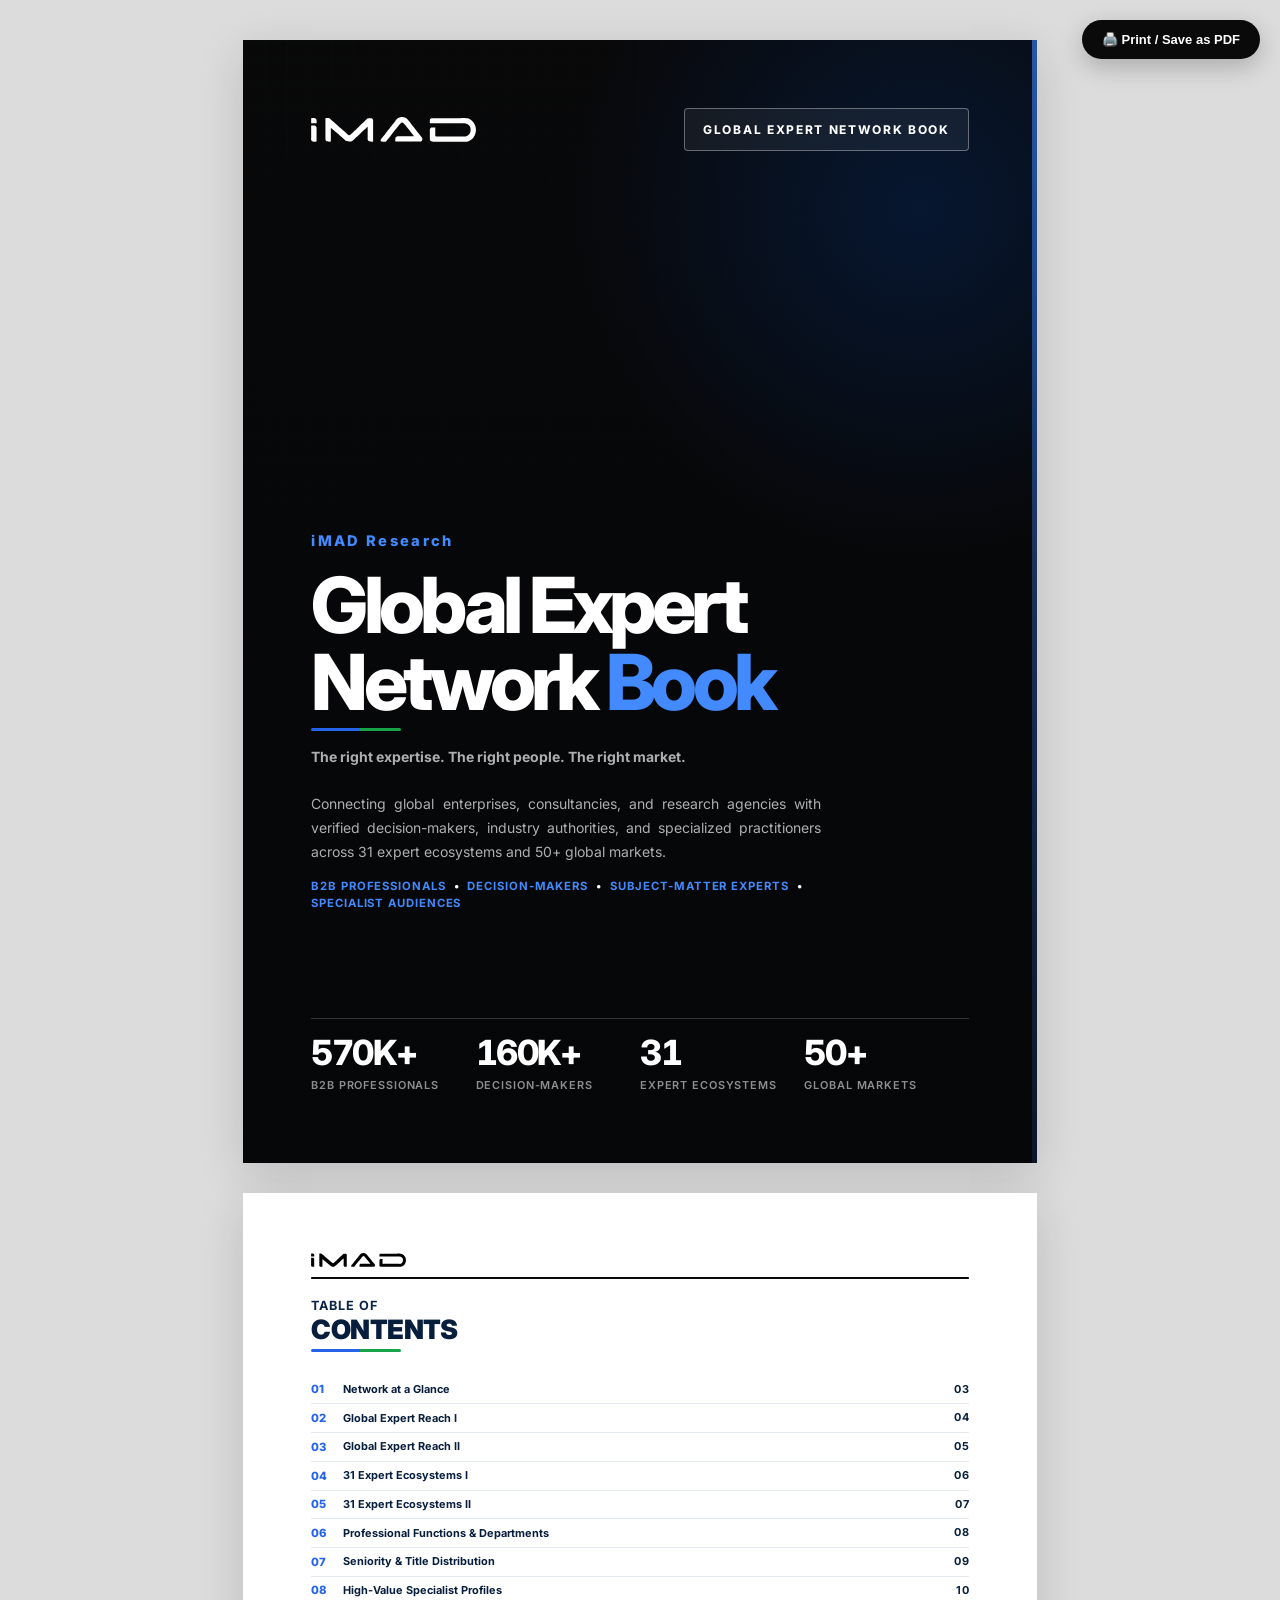
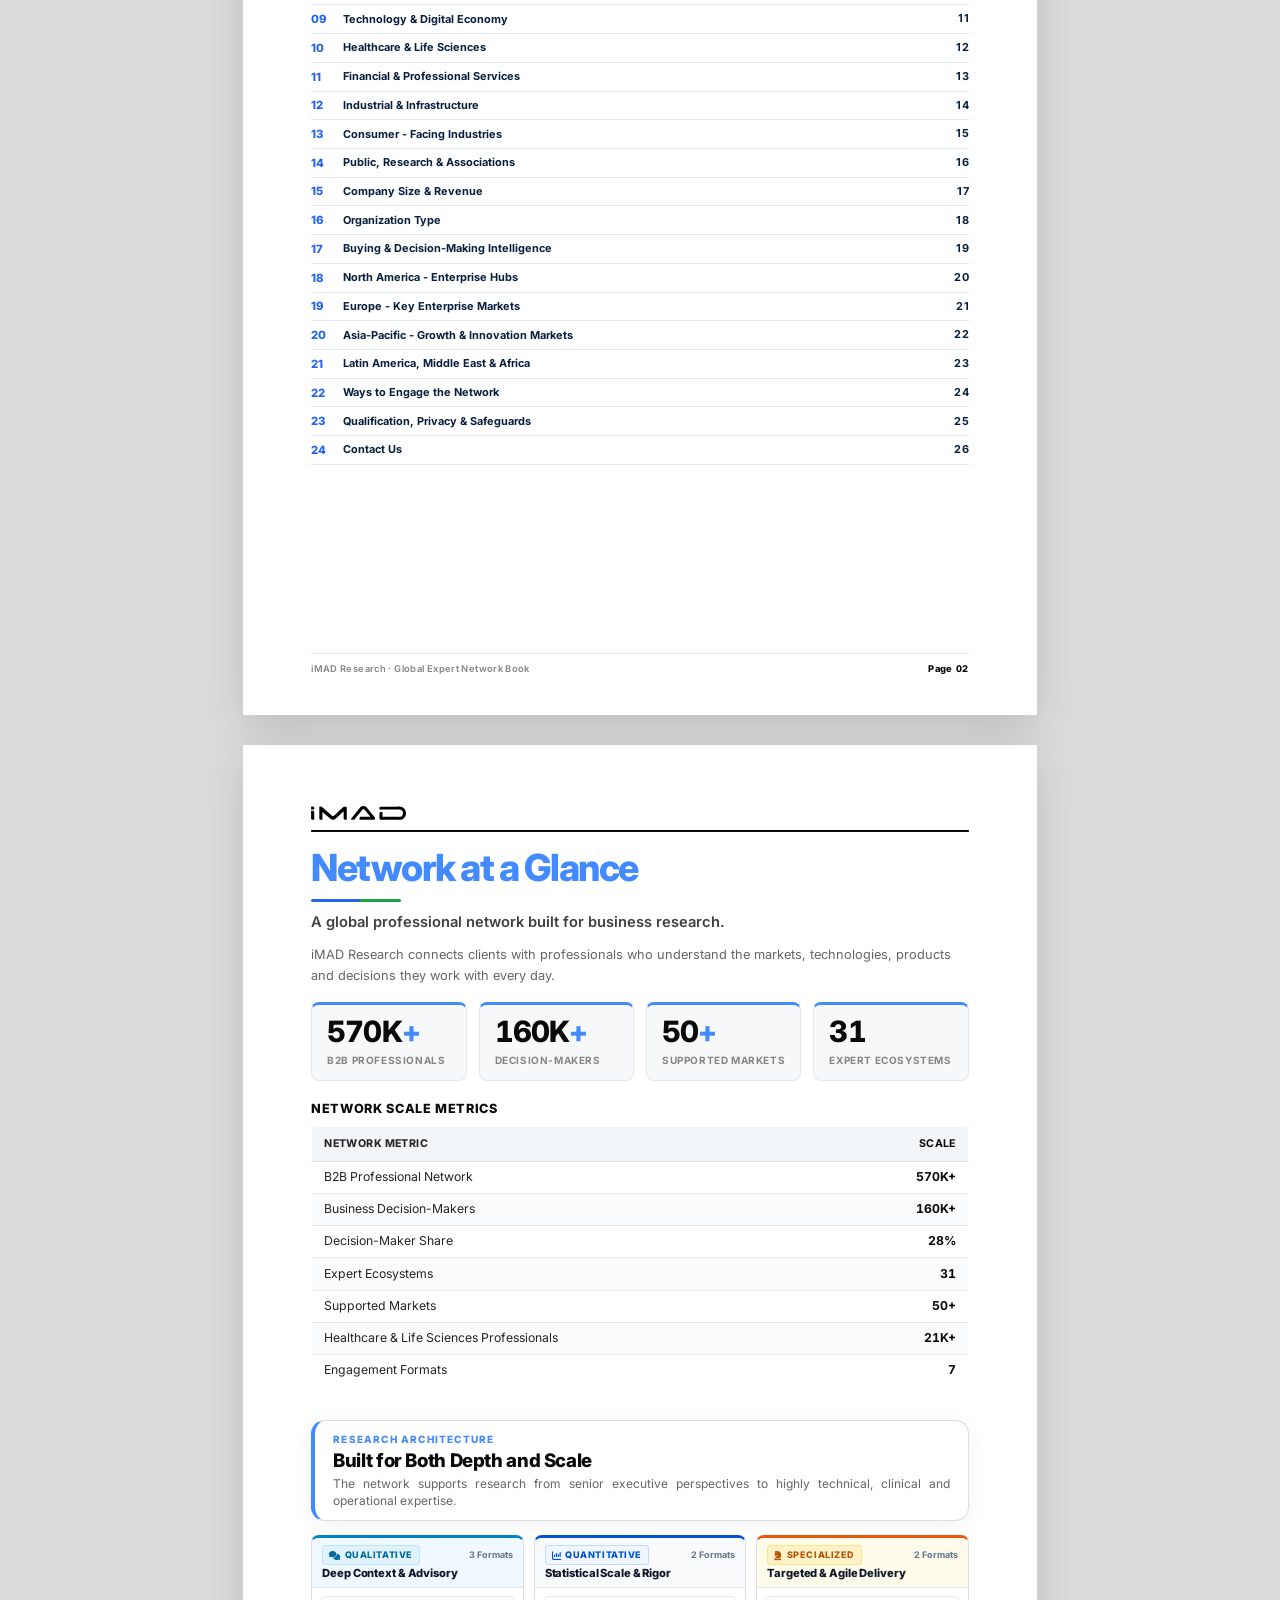
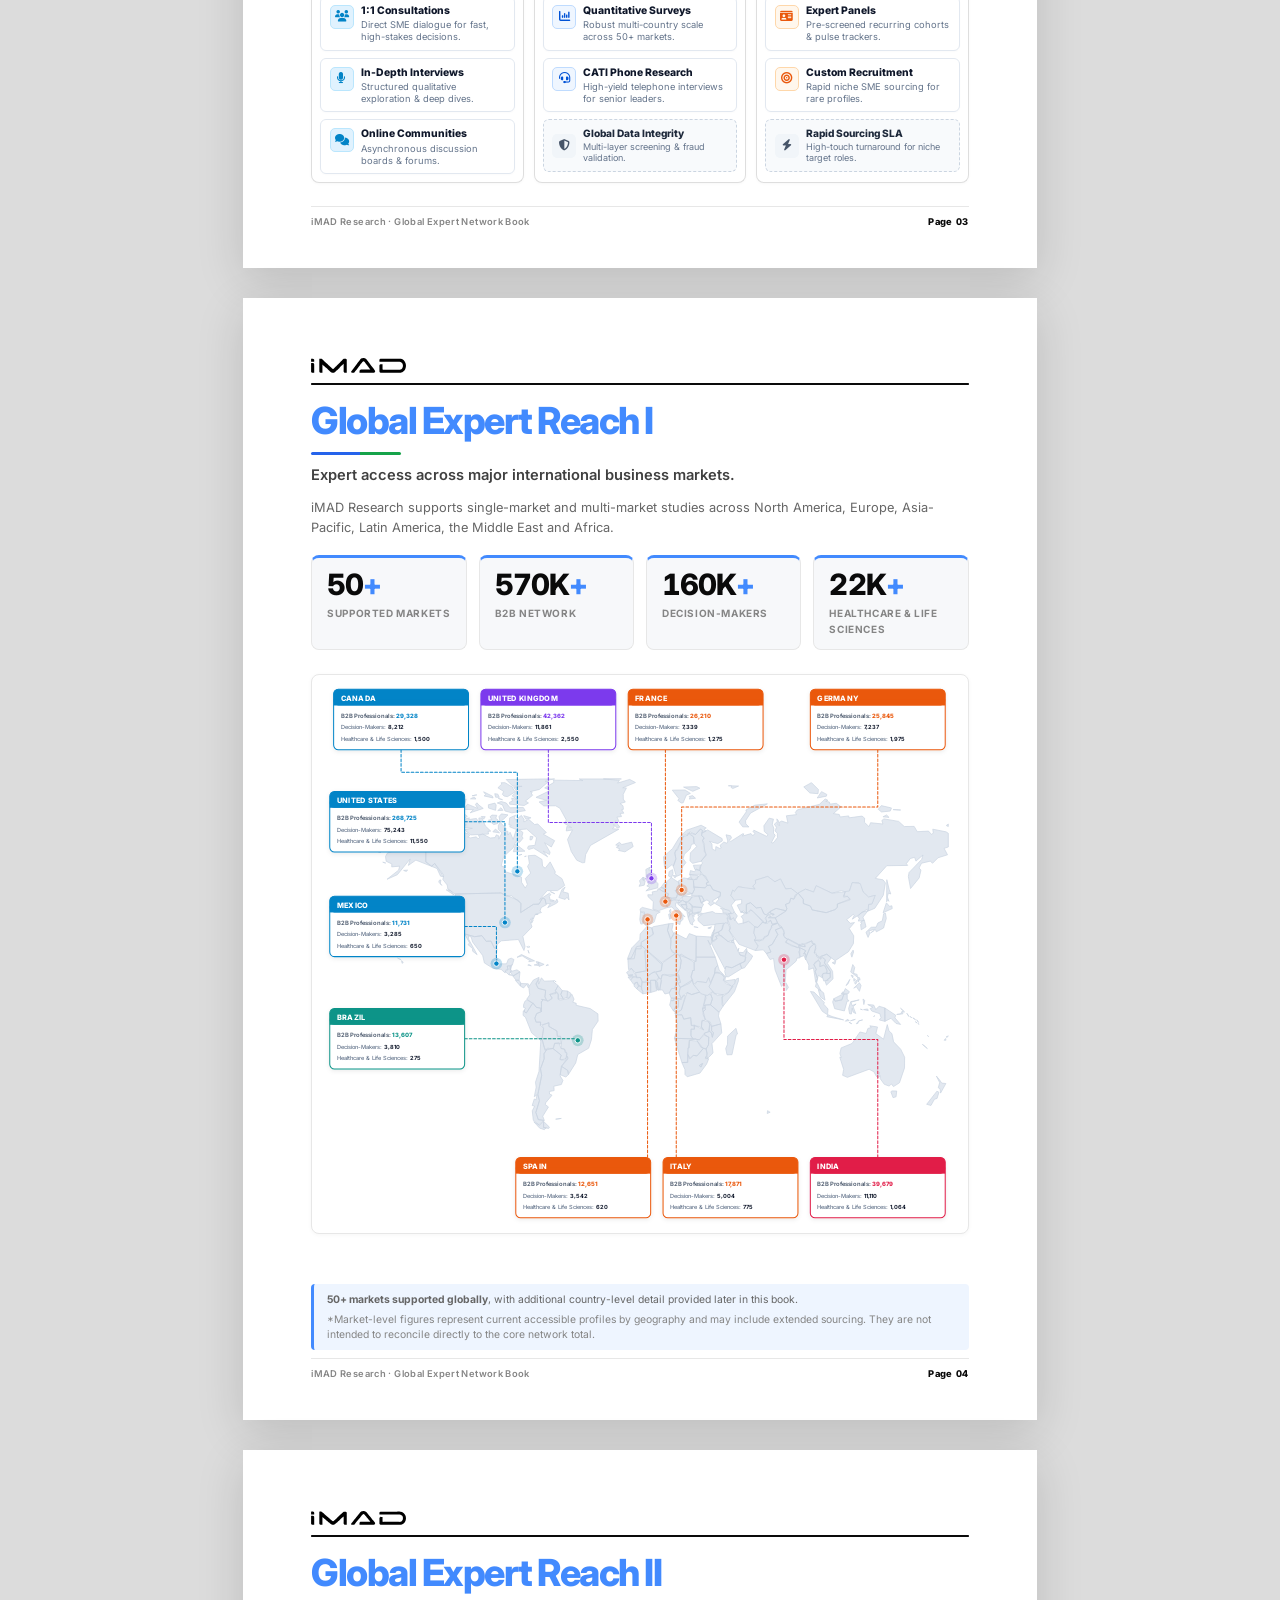
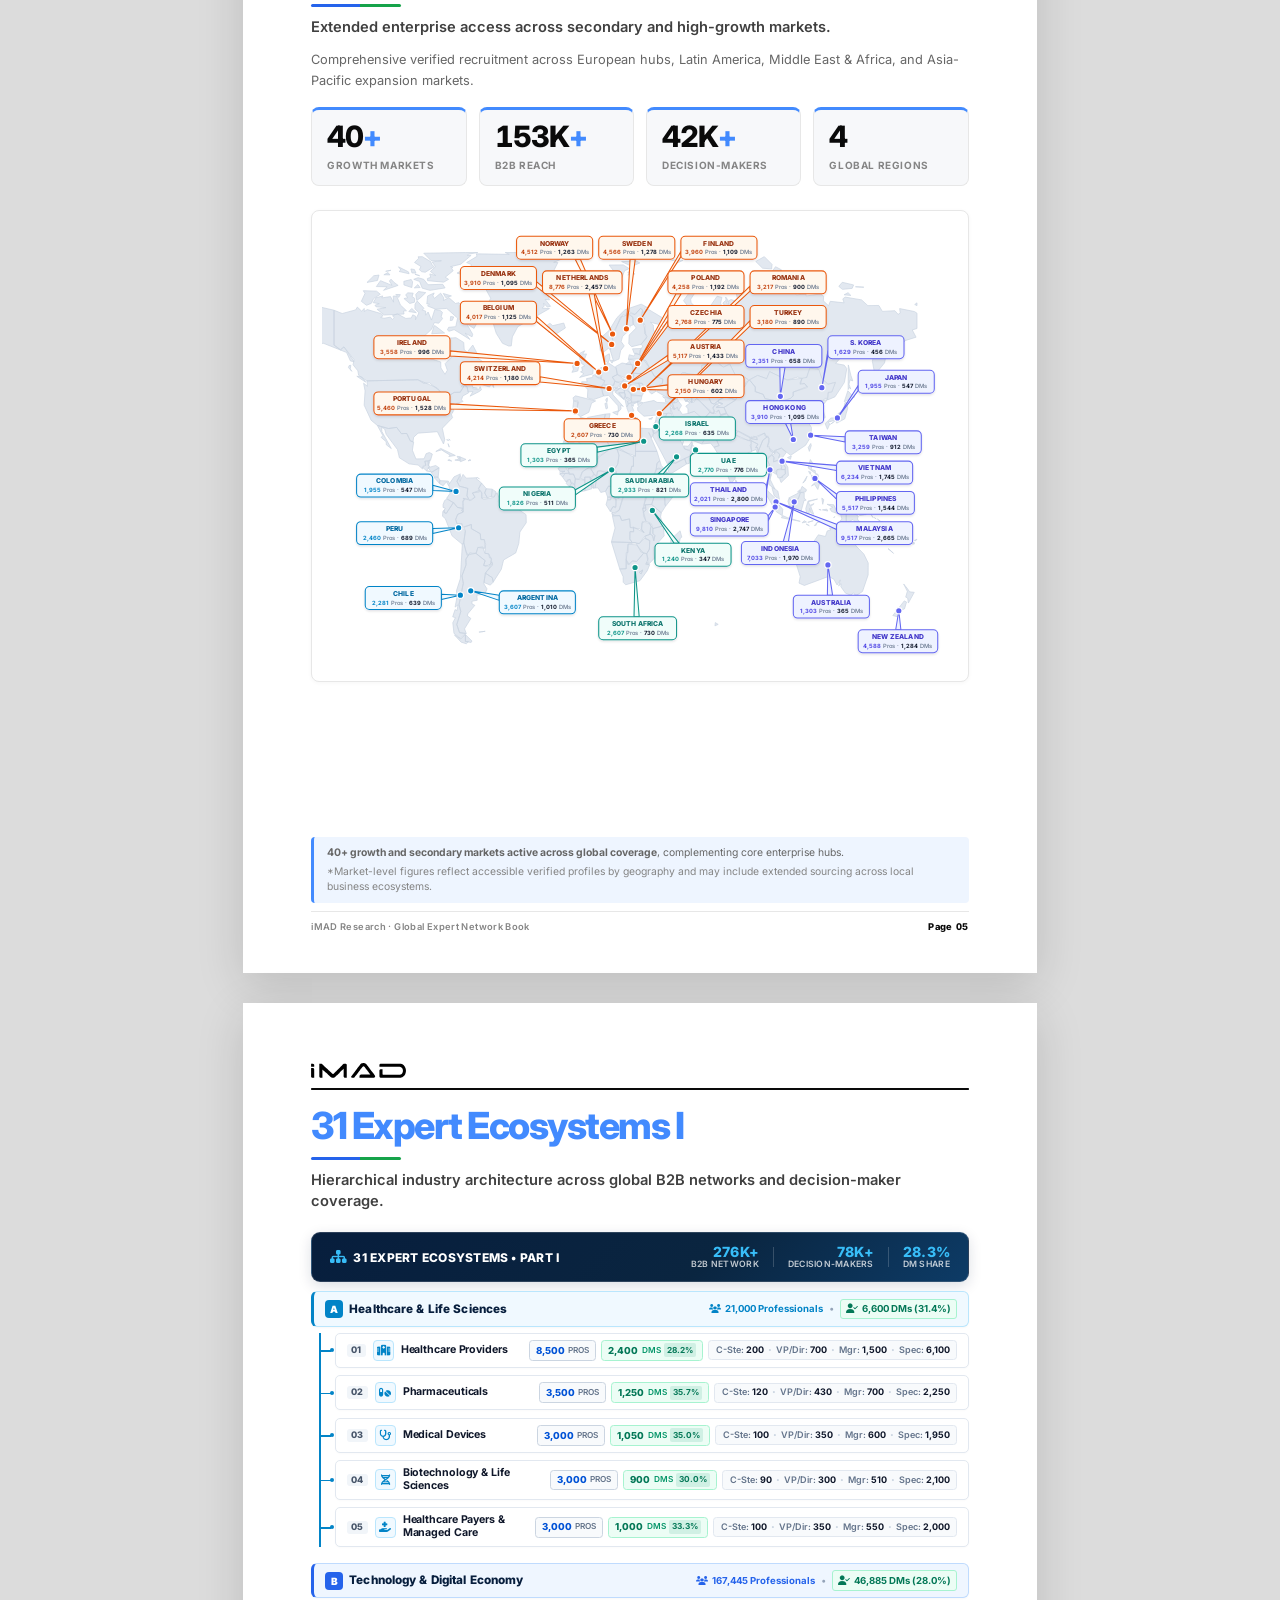
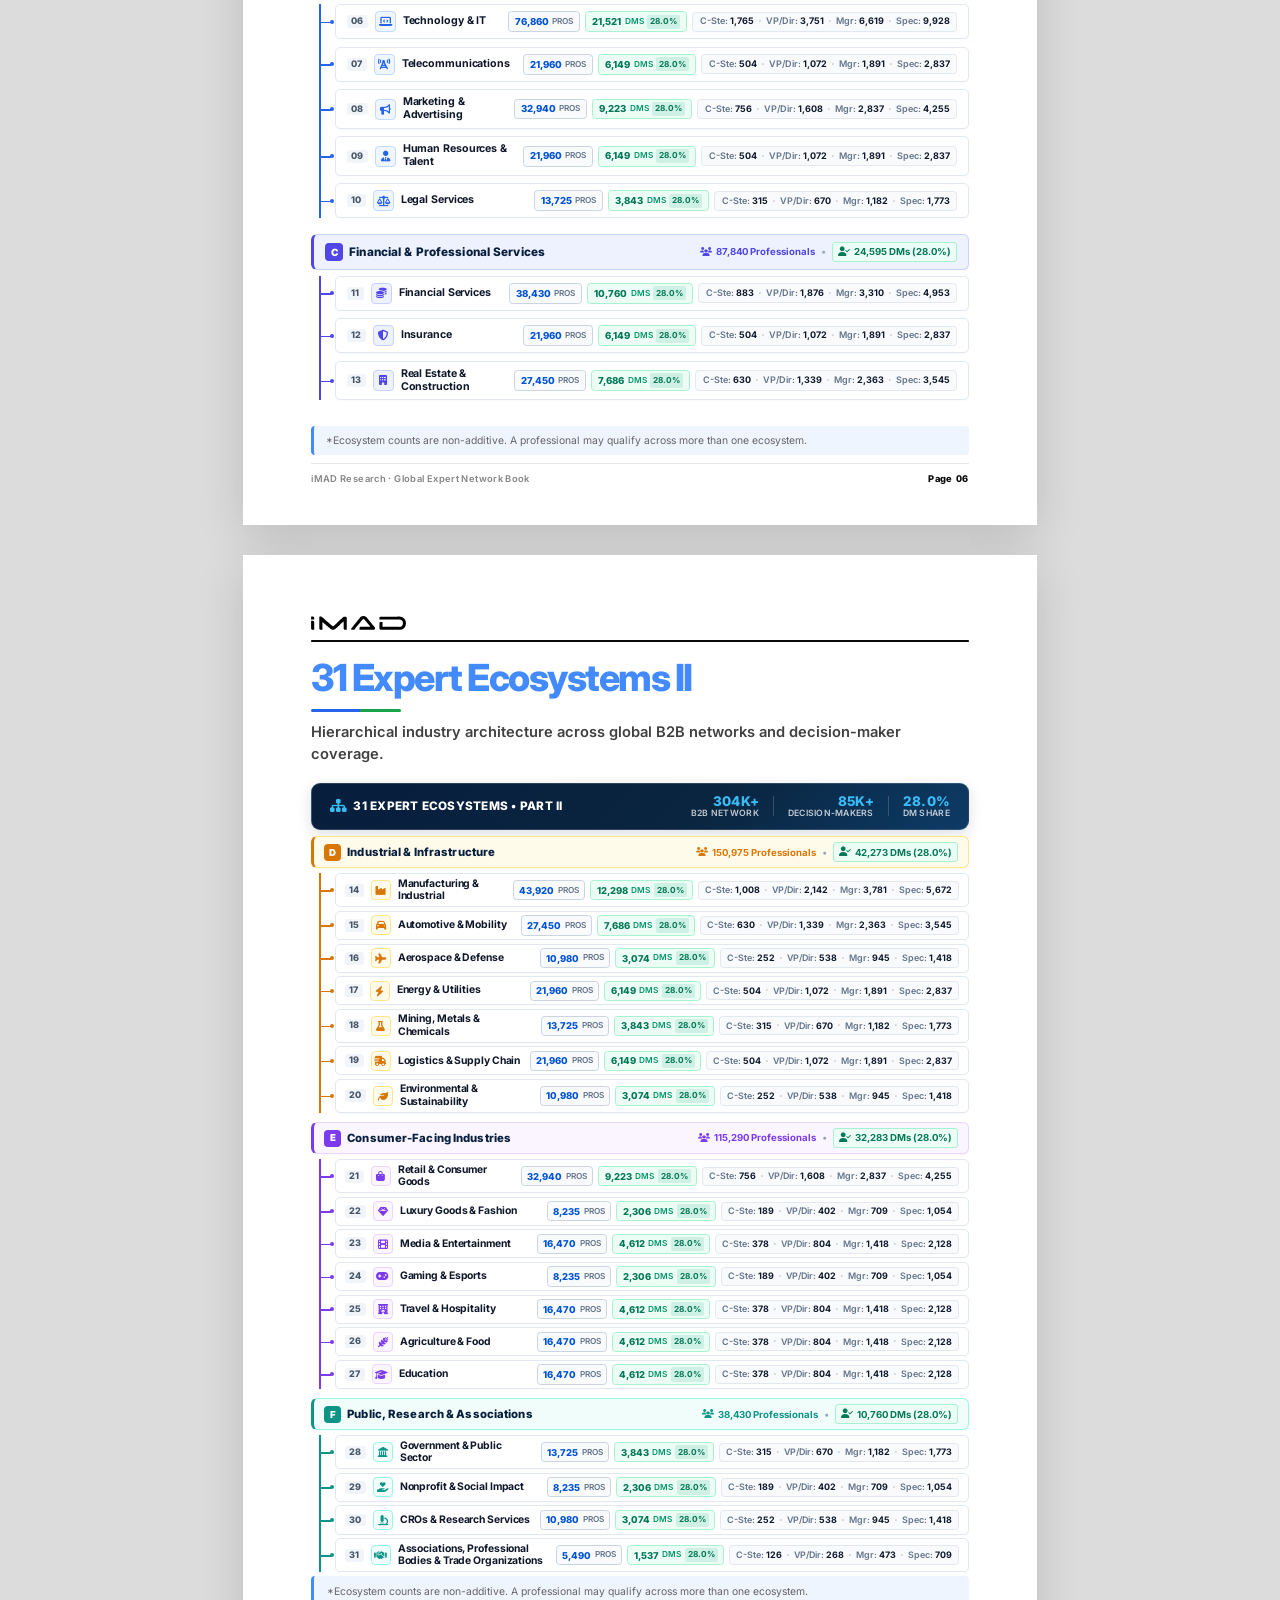
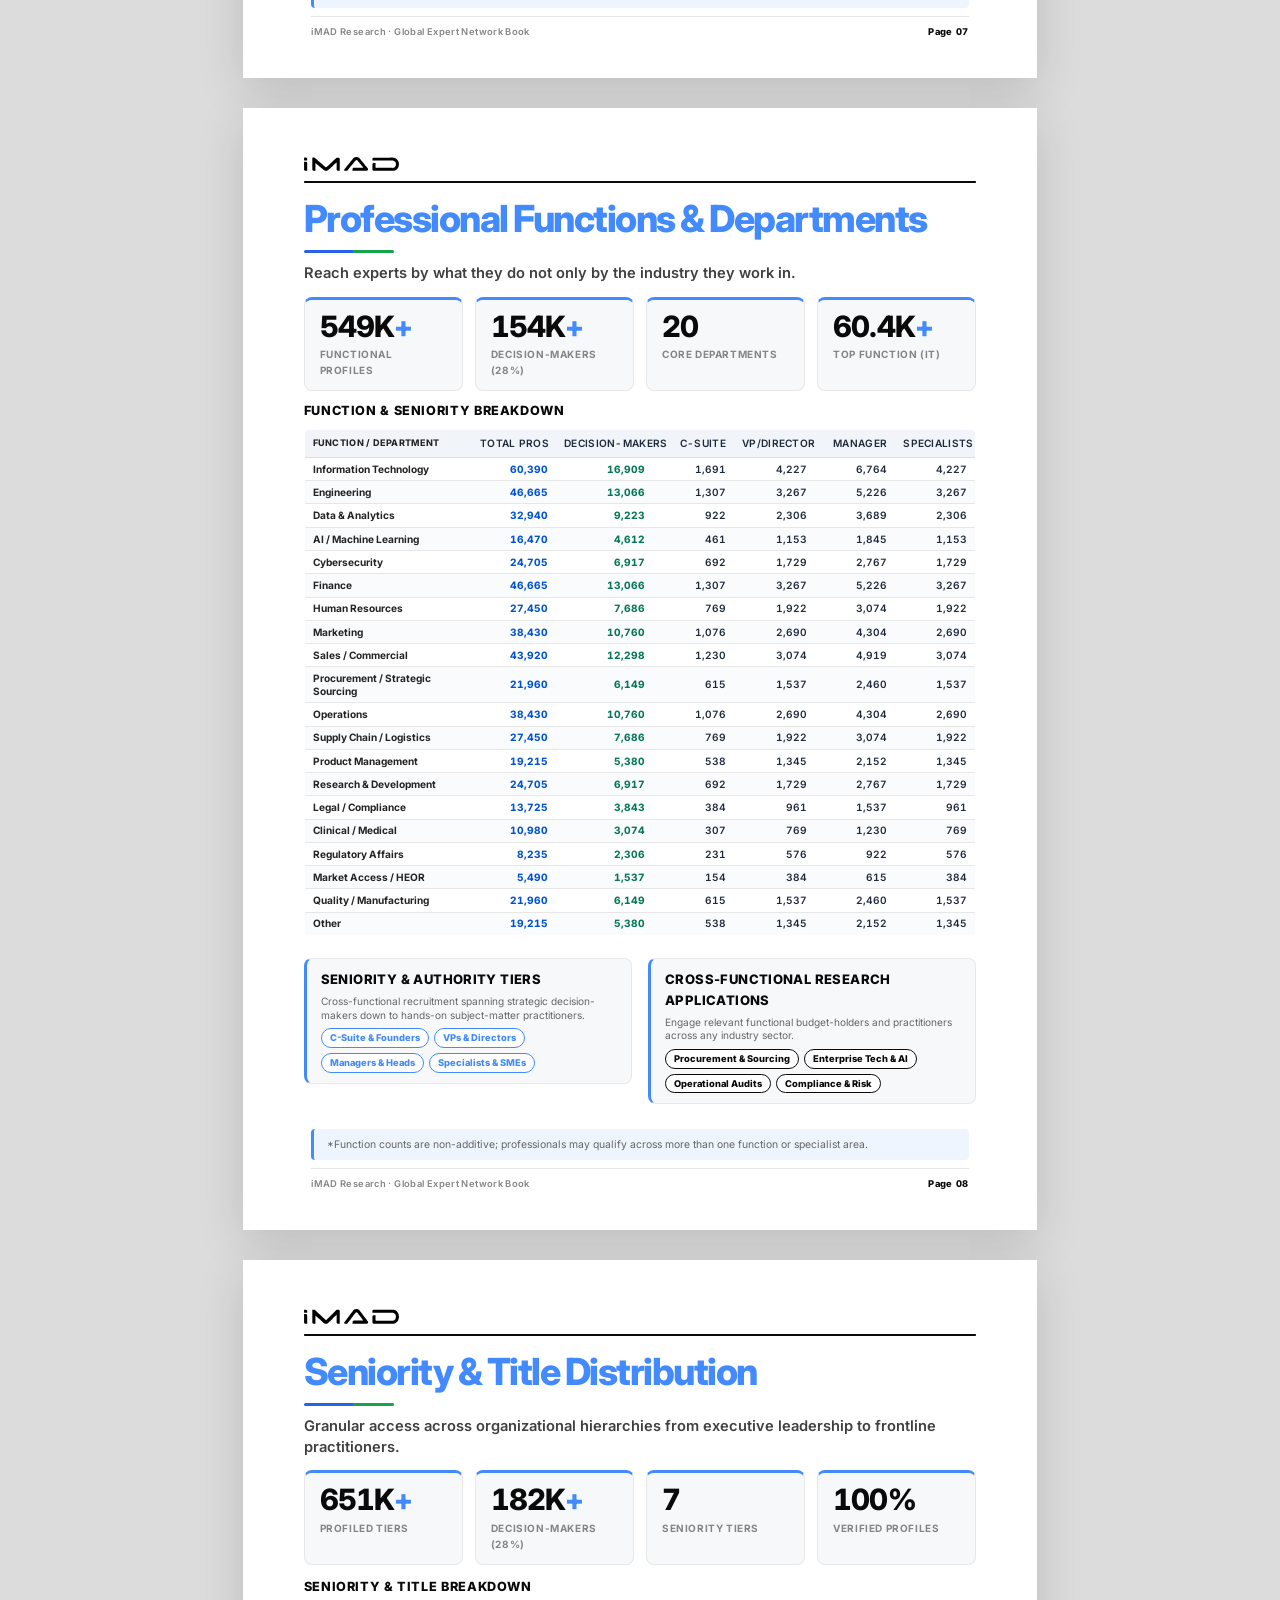
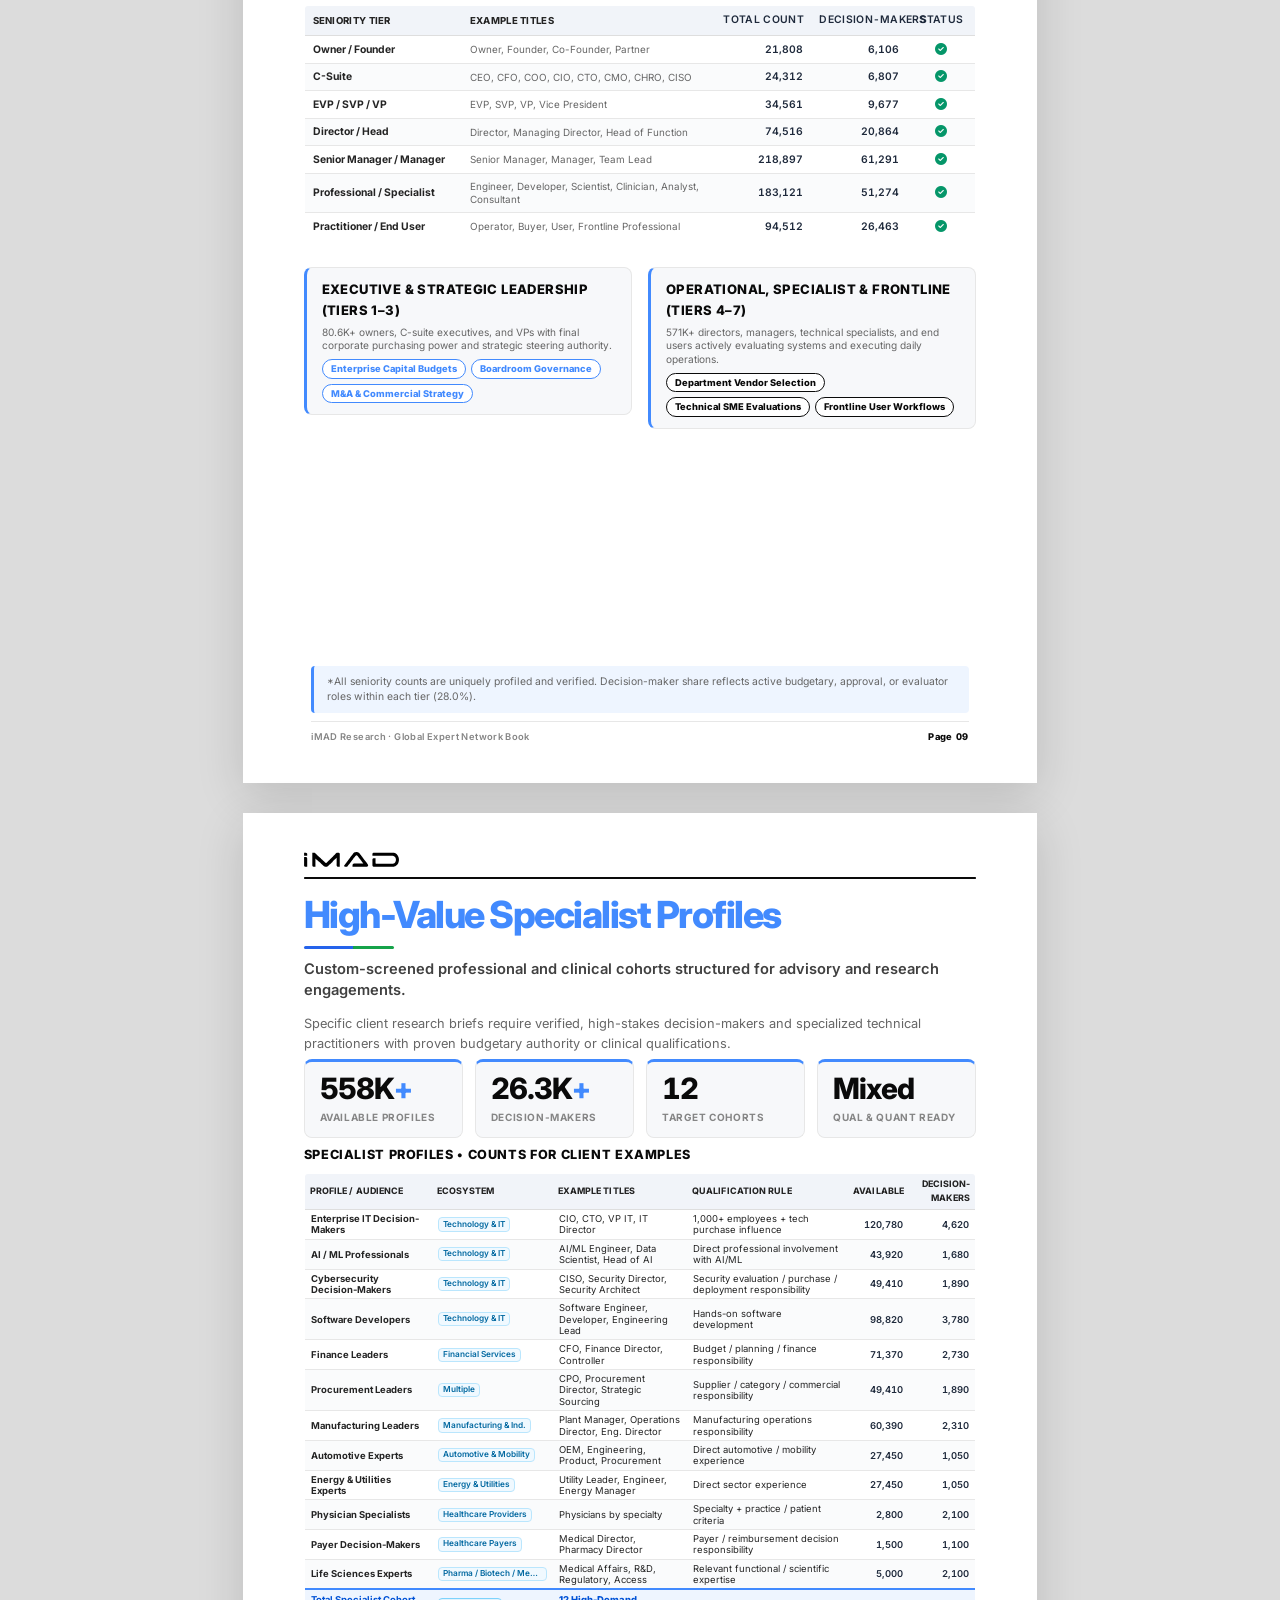
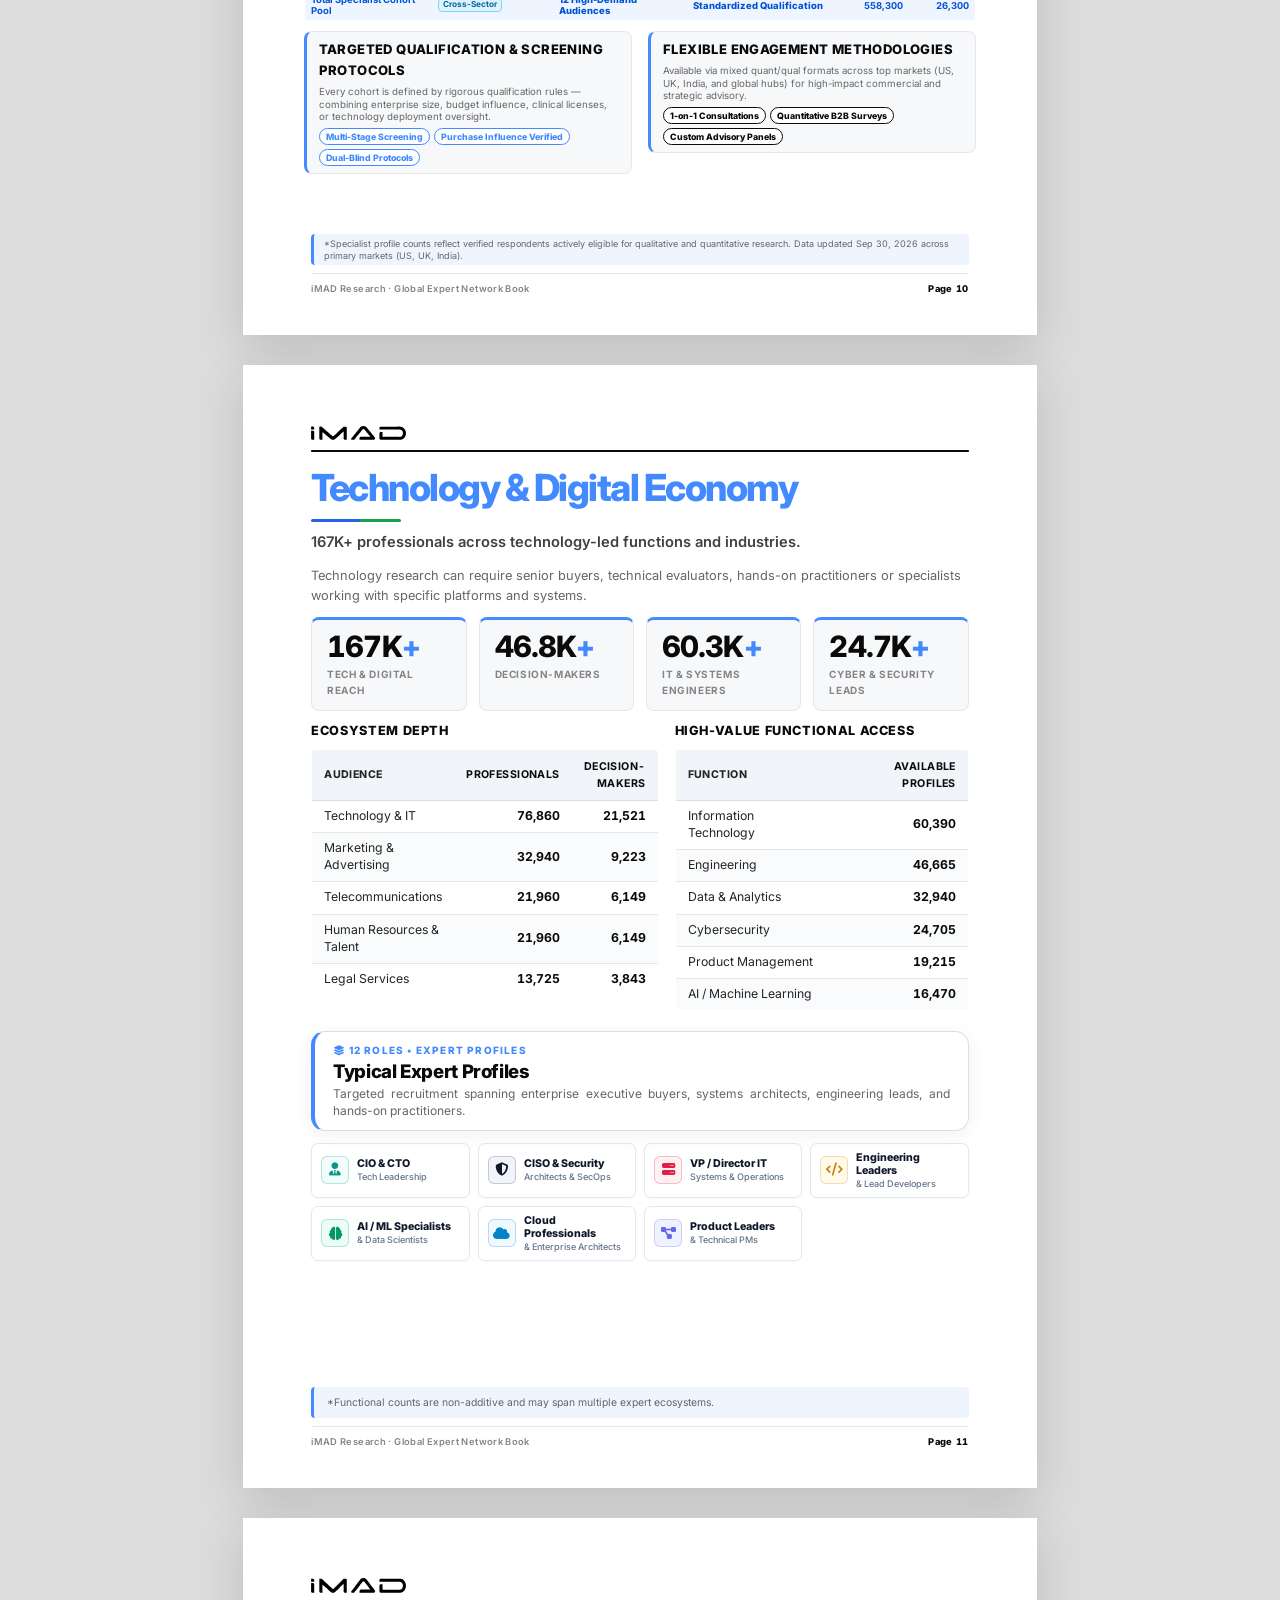
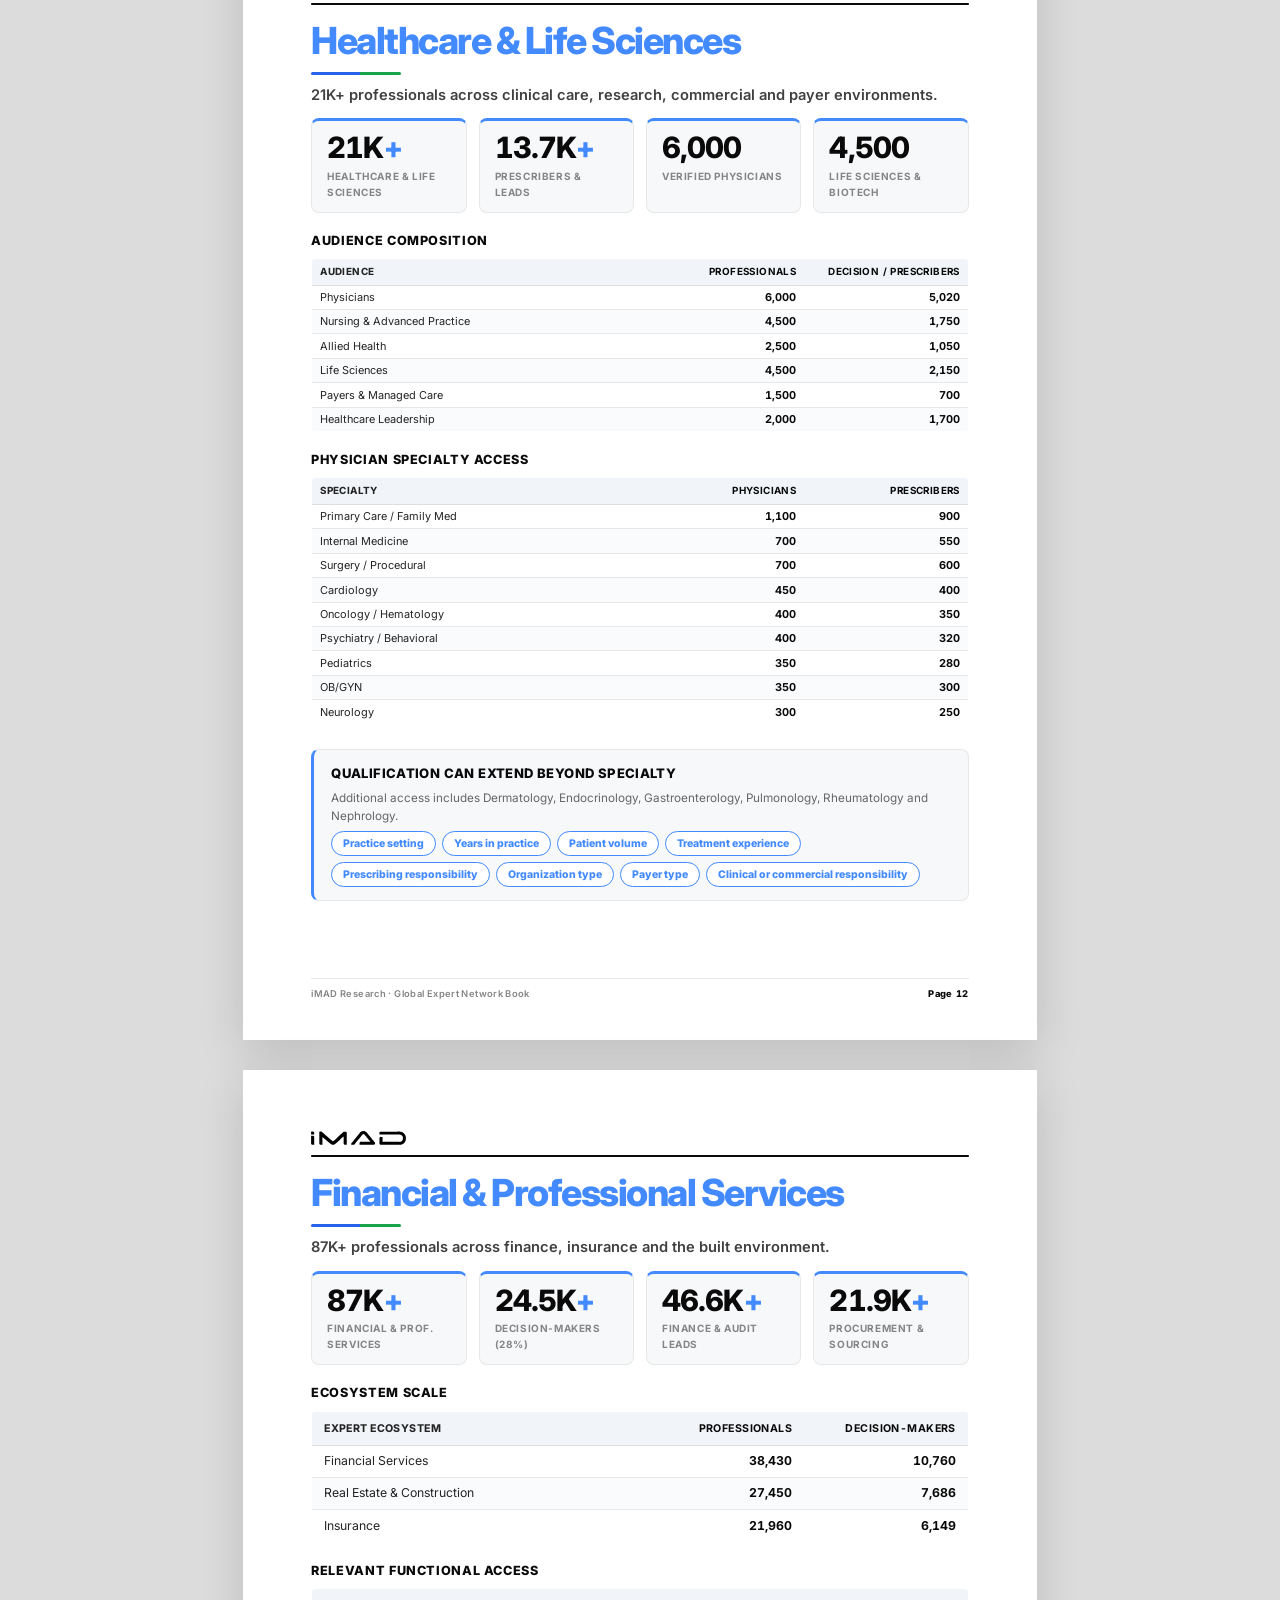
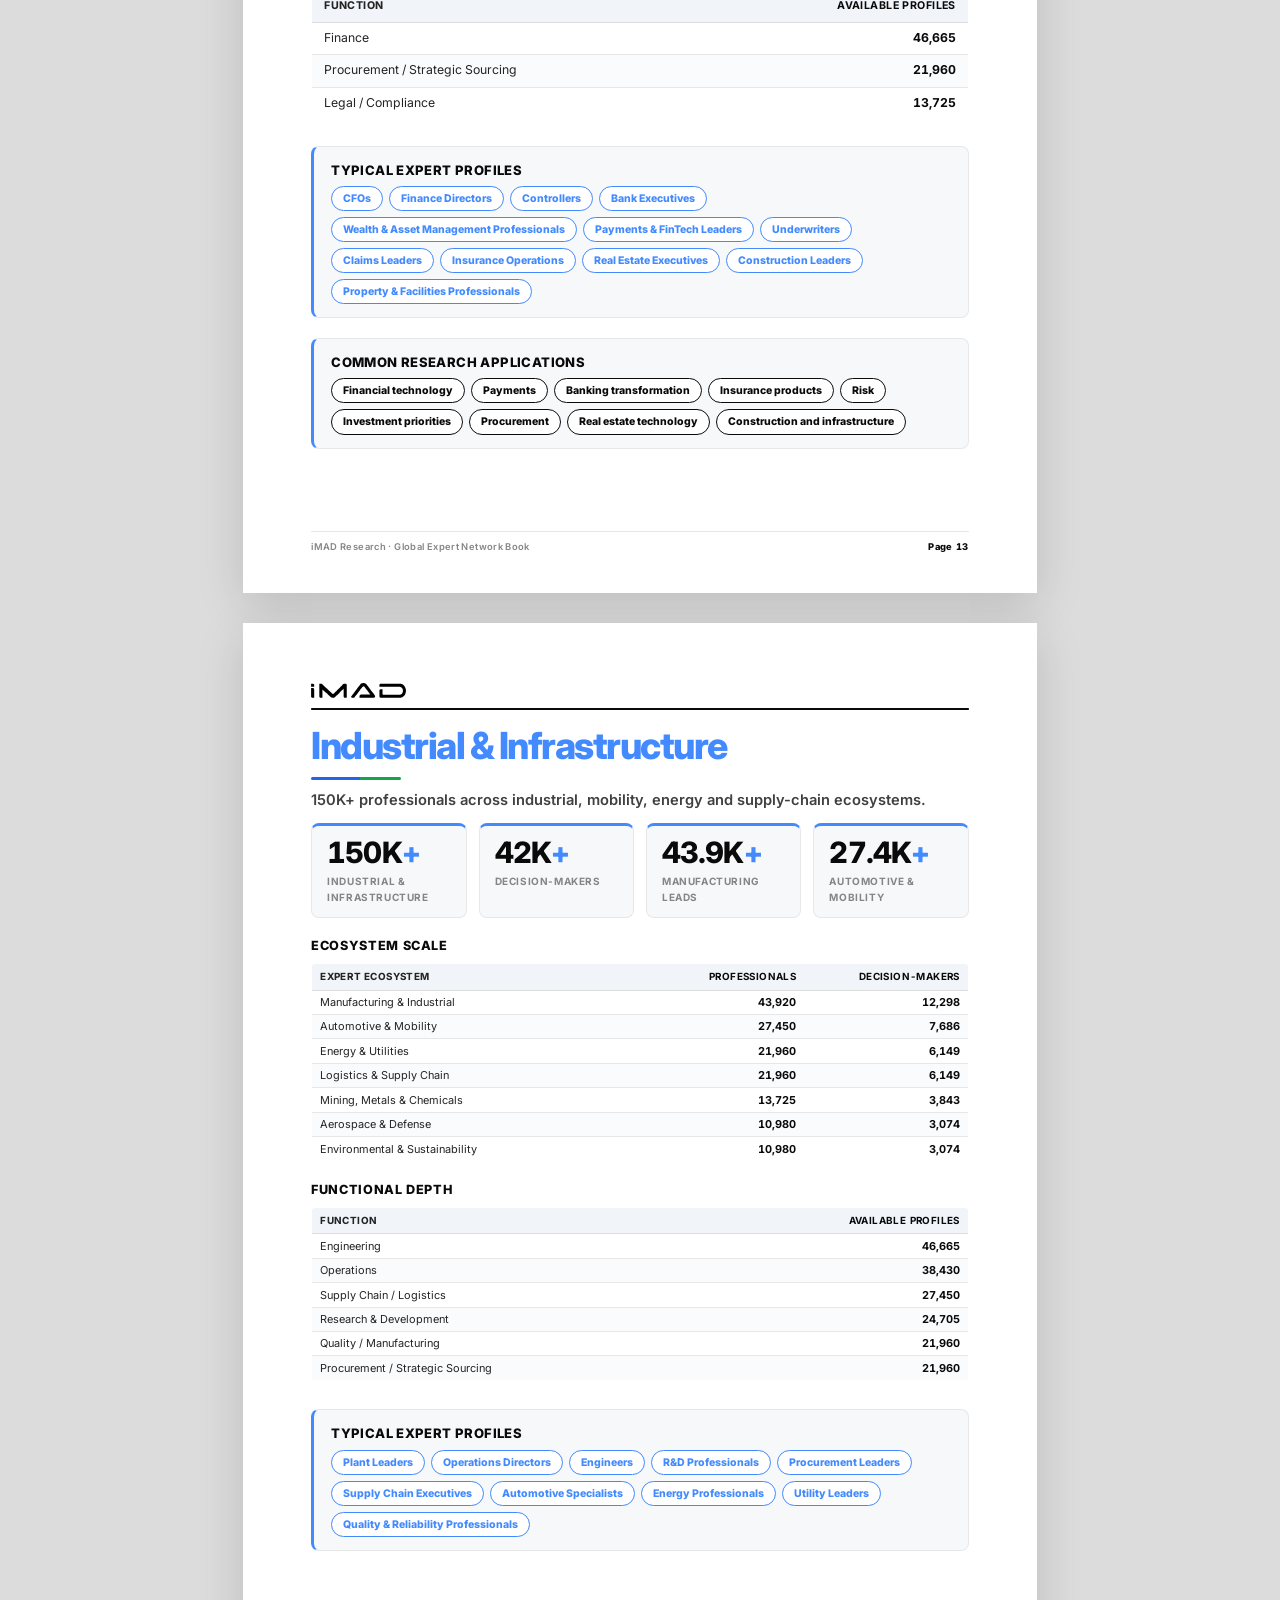
==== commit ae8969e4: "refactor: update table of contents titles, page numbers, and adjust layout spacing in index.html" ====
--- a/index.html
+++ b/index.html
@@ -78,7 +78,7 @@
         <a href="#page-04" class="toc-simple-row">
           <div class="toc-s-num">02</div>
           <div class="toc-s-content">
-            <div class="toc-s-title">Global Expert Reach</div>
+            <div class="toc-s-title">Global Expert Reach I</div>
           </div>
           <div class="toc-s-page">04</div>
         </a>
@@ -86,7 +86,7 @@
         <a href="#page-05" class="toc-simple-row">
           <div class="toc-s-num">03</div>
           <div class="toc-s-content">
-            <div class="toc-s-title">31 Expert Ecosystems I</div>
+            <div class="toc-s-title">Global Expert Reach II</div>
           </div>
           <div class="toc-s-page">05</div>
         </a>
@@ -94,7 +94,7 @@
         <a href="#page-06" class="toc-simple-row">
           <div class="toc-s-num">04</div>
           <div class="toc-s-content">
-            <div class="toc-s-title">31 Expert Ecosystems II</div>
+            <div class="toc-s-title">31 Expert Ecosystems I</div>
           </div>
           <div class="toc-s-page">06</div>
         </a>
@@ -102,7 +102,7 @@
         <a href="#page-07" class="toc-simple-row">
           <div class="toc-s-num">05</div>
           <div class="toc-s-content">
-            <div class="toc-s-title">Professional Functions &amp; Departments</div>
+            <div class="toc-s-title">31 Expert Ecosystems II</div>
           </div>
           <div class="toc-s-page">07</div>
         </a>
@@ -110,7 +110,7 @@
         <a href="#page-08" class="toc-simple-row">
           <div class="toc-s-num">06</div>
           <div class="toc-s-content">
-            <div class="toc-s-title">Seniority &amp; Title Distribution</div>
+            <div class="toc-s-title">Professional Functions &amp; Departments</div>
           </div>
           <div class="toc-s-page">08</div>
         </a>
@@ -118,7 +118,7 @@
         <a href="#page-09" class="toc-simple-row">
           <div class="toc-s-num">07</div>
           <div class="toc-s-content">
-            <div class="toc-s-title">High-Value Specialist Profiles</div>
+            <div class="toc-s-title">Seniority &amp; Title Distribution</div>
           </div>
           <div class="toc-s-page">09</div>
         </a>
@@ -126,7 +126,7 @@
         <a href="#page-10" class="toc-simple-row">
           <div class="toc-s-num">08</div>
           <div class="toc-s-content">
-            <div class="toc-s-title">Technology &amp; Digital Economy</div>
+            <div class="toc-s-title">High-Value Specialist Profiles</div>
           </div>
           <div class="toc-s-page">10</div>
         </a>
@@ -134,7 +134,7 @@
         <a href="#page-11" class="toc-simple-row">
           <div class="toc-s-num">09</div>
           <div class="toc-s-content">
-            <div class="toc-s-title">Healthcare &amp; Life Sciences</div>
+            <div class="toc-s-title">Technology &amp; Digital Economy</div>
           </div>
           <div class="toc-s-page">11</div>
         </a>
@@ -142,7 +142,7 @@
         <a href="#page-12" class="toc-simple-row">
           <div class="toc-s-num">10</div>
           <div class="toc-s-content">
-            <div class="toc-s-title">Financial &amp; Professional Services</div>
+            <div class="toc-s-title">Healthcare &amp; Life Sciences</div>
           </div>
           <div class="toc-s-page">12</div>
         </a>
@@ -150,7 +150,7 @@
         <a href="#page-13" class="toc-simple-row">
           <div class="toc-s-num">11</div>
           <div class="toc-s-content">
-            <div class="toc-s-title">Industrial &amp; Infrastructure</div>
+            <div class="toc-s-title">Financial &amp; Professional Services</div>
           </div>
           <div class="toc-s-page">13</div>
         </a>
@@ -158,7 +158,7 @@
         <a href="#page-14" class="toc-simple-row">
           <div class="toc-s-num">12</div>
           <div class="toc-s-content">
-            <div class="toc-s-title">Consumer - Facing Industries</div>
+            <div class="toc-s-title">Industrial &amp; Infrastructure</div>
           </div>
           <div class="toc-s-page">14</div>
         </a>
@@ -166,7 +166,7 @@
         <a href="#page-15" class="toc-simple-row">
           <div class="toc-s-num">13</div>
           <div class="toc-s-content">
-            <div class="toc-s-title">Public, Research &amp; Associations</div>
+            <div class="toc-s-title">Consumer - Facing Industries</div>
           </div>
           <div class="toc-s-page">15</div>
         </a>
@@ -174,7 +174,7 @@
         <a href="#page-16" class="toc-simple-row">
           <div class="toc-s-num">14</div>
           <div class="toc-s-content">
-            <div class="toc-s-title">Company Size &amp; Revenue</div>
+            <div class="toc-s-title">Public, Research &amp; Associations</div>
           </div>
           <div class="toc-s-page">16</div>
         </a>
@@ -182,7 +182,7 @@
         <a href="#page-17" class="toc-simple-row">
           <div class="toc-s-num">15</div>
           <div class="toc-s-content">
-            <div class="toc-s-title">Organization Type</div>
+            <div class="toc-s-title">Company Size &amp; Revenue</div>
           </div>
           <div class="toc-s-page">17</div>
         </a>
@@ -190,7 +190,7 @@
         <a href="#page-18" class="toc-simple-row">
           <div class="toc-s-num">16</div>
           <div class="toc-s-content">
-            <div class="toc-s-title">Buying &amp; Decision-Making Intelligence</div>
+            <div class="toc-s-title">Organization Type</div>
           </div>
           <div class="toc-s-page">18</div>
         </a>
@@ -198,7 +198,7 @@
         <a href="#page-19" class="toc-simple-row">
           <div class="toc-s-num">17</div>
           <div class="toc-s-content">
-            <div class="toc-s-title">North America - Enterprise Hubs</div>
+            <div class="toc-s-title">Buying &amp; Decision-Making Intelligence</div>
           </div>
           <div class="toc-s-page">19</div>
         </a>
@@ -206,7 +206,7 @@
         <a href="#page-20" class="toc-simple-row">
           <div class="toc-s-num">18</div>
           <div class="toc-s-content">
-            <div class="toc-s-title">Europe - Key Enterprise Markets</div>
+            <div class="toc-s-title">North America - Enterprise Hubs</div>
           </div>
           <div class="toc-s-page">20</div>
         </a>
@@ -214,7 +214,7 @@
         <a href="#page-21" class="toc-simple-row">
           <div class="toc-s-num">19</div>
           <div class="toc-s-content">
-            <div class="toc-s-title">Asia-Pacific - Growth &amp; Innovation Markets</div>
+            <div class="toc-s-title">Europe - Key Enterprise Markets</div>
           </div>
           <div class="toc-s-page">21</div>
         </a>
@@ -222,7 +222,7 @@
         <a href="#page-22" class="toc-simple-row">
           <div class="toc-s-num">20</div>
           <div class="toc-s-content">
-            <div class="toc-s-title">Latin America, Middle East &amp; Africa</div>
+            <div class="toc-s-title">Asia-Pacific - Growth &amp; Innovation Markets</div>
           </div>
           <div class="toc-s-page">22</div>
         </a>
@@ -230,7 +230,7 @@
         <a href="#page-23" class="toc-simple-row">
           <div class="toc-s-num">21</div>
           <div class="toc-s-content">
-            <div class="toc-s-title">Ways to Engage the Network</div>
+            <div class="toc-s-title">Latin America, Middle East &amp; Africa</div>
           </div>
           <div class="toc-s-page">23</div>
         </a>
@@ -238,7 +238,7 @@
         <a href="#page-24" class="toc-simple-row">
           <div class="toc-s-num">22</div>
           <div class="toc-s-content">
-            <div class="toc-s-title">Qualification, Privacy &amp; Safeguards</div>
+            <div class="toc-s-title">Ways to Engage the Network</div>
           </div>
           <div class="toc-s-page">24</div>
         </a>
@@ -246,9 +246,17 @@
         <a href="#page-25" class="toc-simple-row">
           <div class="toc-s-num">23</div>
           <div class="toc-s-content">
+            <div class="toc-s-title">Qualification, Privacy &amp; Safeguards</div>
+          </div>
+          <div class="toc-s-page">25</div>
+        </a>
+
+        <a href="#page-26" class="toc-simple-row">
+          <div class="toc-s-num">24</div>
+          <div class="toc-s-content">
             <div class="toc-s-title">Contact Us</div>
           </div>
-          <div class="toc-s-page">25</div>
+          <div class="toc-s-page">26</div>
         </a>
       </div>
 
@@ -336,7 +344,7 @@
         </table>
       </div>
 
-      <div class="radial-feature-box" style="margin-top: 14px; margin-bottom: 12px; padding: 12px 20px;">
+      <div class="radial-feature-box" style="margin-top: 10px; margin-bottom: 8px; padding: 10px 18px;">
         <div class="radial-feature-header">
           <div class="radial-badge">RESEARCH ARCHITECTURE</div>
           <h4 class="radial-title">Built for Both Depth and Scale</h4>
@@ -345,148 +353,134 @@
         </div>
       </div>
 
-      <div class="radial-diagram-wrap" style="margin-top: 4px; margin-bottom: 6px;">
-        <svg viewBox="0 0 840 315" class="radial-svg" xmlns="http://www.w3.org/2000/svg">
-          <defs>
-            <!-- Drop Shadow for Central Hub -->
-            <filter id="spoke-hub-shadow" x="-30%" y="-30%" width="160%" height="160%">
-              <feDropShadow dx="0" dy="4" stdDeviation="6" flood-color="#071e3d" flood-opacity="0.14" />
-            </filter>
-            <!-- Drop Shadow for Satellite Discs -->
-            <filter id="spoke-sat-shadow" x="-30%" y="-30%" width="160%" height="160%">
-              <feDropShadow dx="0" dy="2.5" stdDeviation="4.5" flood-color="#071e3d" flood-opacity="0.12" />
-            </filter>
-            <!-- 3D Radial Gradient for Hub -->
-            <radialGradient id="spoke-hub-grad" cx="42%" cy="38%" r="65%">
-              <stop offset="0%" stop-color="#ffffff" />
-              <stop offset="70%" stop-color="#f8fafc" />
-              <stop offset="100%" stop-color="#e2e8f0" />
-            </radialGradient>
-            <!-- 3D Radial Gradient for Satellites -->
-            <radialGradient id="spoke-sat-grad" cx="40%" cy="36%" r="65%">
-              <stop offset="0%" stop-color="#ffffff" />
-              <stop offset="70%" stop-color="#f8fafc" />
-              <stop offset="100%" stop-color="#e2e8f0" />
-            </radialGradient>
-          </defs>
-
-          <!-- ==============================================
-               CENTRAL BIG HUB DISC (ENLARGED)
-               ============================================== -->
-          <g class="central-spoke-hub">
-            <circle cx="420" cy="165" r="61" fill="none" stroke="#e2e8f0" stroke-width="1.5" stroke-dasharray="4,4" />
-            <circle cx="420" cy="165" r="58" fill="url(#spoke-hub-grad)" stroke="#cbd5e1" stroke-width="1.5"
-              filter="url(#spoke-hub-shadow)" />
-            <text x="420" y="151" text-anchor="middle" font-size="13.5px" font-weight="900" fill="#071e3d"
-              letter-spacing="0.08em">7-ITEM</text>
-            <text x="420" y="168" text-anchor="middle" font-size="12px" font-weight="900" fill="#071e3d"
-              letter-spacing="0.06em">ENGAGEMENT</text>
-            <text x="420" y="183" text-anchor="middle" font-size="12px" font-weight="900" fill="#071e3d"
-              letter-spacing="0.06em">FORMATS</text>
-          </g>
-
-          <!-- ==============================================
-               7 SATELLITE DISCS + ICONS + DESCRIPTIVE TEXT
-               (WITHOUT CONNECTORS, ENLARGED SATELLITES)
-               ============================================== -->
-
-          <!-- 01. Top (Teal) - 1:1 Consultations -->
-          <g class="satellite-node" id="spoke-node-1">
-            <circle cx="420" cy="61" r="25" fill="url(#spoke-sat-grad)" stroke="#2ba99a" stroke-width="2"
-              filter="url(#spoke-sat-shadow)" />
-            <foreignObject x="402" y="43" width="36" height="36">
-              <div class="radial-fa-box" style="font-size:17px; color:#2ba99a;"><i class="fa-solid fa-users"></i></div>
-            </foreignObject>
-            <text x="420" y="15" text-anchor="middle" font-size="12px" font-weight="800" fill="#071e3d">1:1
-              Consultations</text>
-            <text x="420" y="28" text-anchor="middle" font-size="9.5px" font-weight="500" fill="#64748b">Direct SME
-              dialogue</text>
-          </g>
-
-          <!-- 02. Top-Right (Navy) - In-Depth Interviews -->
-          <g class="satellite-node" id="spoke-node-2">
-            <circle cx="501" cy="100" r="25" fill="url(#spoke-sat-grad)" stroke="#162e4a" stroke-width="2"
-              filter="url(#spoke-sat-shadow)" />
-            <foreignObject x="483" y="82" width="36" height="36">
-              <div class="radial-fa-box" style="font-size:17px; color:#162e4a;"><i class="fa-solid fa-microphone"></i>
+      <!-- 7-ITEM ENGAGEMENT ARCHITECTURE MATRIX -->
+      <div class="methodology-matrix-wrap">
+
+        <!-- Pillar 1: Qualitative Research -->
+        <div class="matrix-pillar pillar-qual">
+          <div class="pillar-header">
+            <div class="pillar-tag-wrap">
+              <span class="pillar-badge"><i class="fa-solid fa-comments"></i> Qualitative</span>
+              <span class="pillar-count">3 Formats</span>
+            </div>
+            <div class="pillar-title">Deep Context &amp; Advisory</div>
+          </div>
+          <div class="pillar-cards">
+            <!-- Format 01 -->
+            <div class="format-card">
+              <div class="format-icon-box"><i class="fa-solid fa-users"></i></div>
+              <div class="format-body">
+                <div class="format-top">
+                  <span class="format-name">1:1 Consultations</span>
+                </div>
+                <div class="format-desc">Direct SME dialogue for fast, high-stakes decisions.</div>
               </div>
-            </foreignObject>
-            <text x="534" y="96" text-anchor="start" font-size="12px" font-weight="800" fill="#071e3d">In-Depth
-              Interviews</text>
-            <text x="534" y="110" text-anchor="start" font-size="9.5px" font-weight="500" fill="#64748b">30–60 min
-              qualitative deep dives</text>
-          </g>
-
-          <!-- 03. Mid-Right (Orange) - Quantitative Surveys -->
-          <g class="satellite-node" id="spoke-node-3">
-            <circle cx="521" cy="188" r="25" fill="url(#spoke-sat-grad)" stroke="#e25338" stroke-width="2"
-              filter="url(#spoke-sat-shadow)" />
-            <foreignObject x="503" y="170" width="36" height="36">
-              <div class="radial-fa-box" style="font-size:17px; color:#e25338;"><i class="fa-solid fa-chart-column"></i>
+            </div>
+            <!-- Format 02 -->
+            <div class="format-card">
+              <div class="format-icon-box"><i class="fa-solid fa-microphone"></i></div>
+              <div class="format-body">
+                <div class="format-top">
+                  <span class="format-name">In-Depth Interviews</span>
+                </div>
+                <div class="format-desc">Structured qualitative exploration &amp; deep dives.</div>
               </div>
-            </foreignObject>
-            <text x="554" y="184" text-anchor="start" font-size="12px" font-weight="800" fill="#071e3d">Quantitative
-              Surveys</text>
-            <text x="554" y="198" text-anchor="start" font-size="9.5px" font-weight="500" fill="#64748b">Robust
-              multi-country scale</text>
-          </g>
-
-          <!-- 04. Bottom-Right (Amber) - Expert Panels -->
-          <g class="satellite-node" id="spoke-node-4">
-            <circle cx="465" cy="259" r="25" fill="url(#spoke-sat-grad)" stroke="#f5a623" stroke-width="2"
-              filter="url(#spoke-sat-shadow)" />
-            <foreignObject x="447" y="241" width="36" height="36">
-              <div class="radial-fa-box" style="font-size:17px; color:#f5a623;"><i class="fa-solid fa-id-card"></i>
+            </div>
+            <!-- Format 03 -->
+            <div class="format-card">
+              <div class="format-icon-box"><i class="fa-solid fa-comments"></i></div>
+              <div class="format-body">
+                <div class="format-top">
+                  <span class="format-name">Online Communities</span>
+                </div>
+                <div class="format-desc">Asynchronous discussion boards &amp; forums.</div>
               </div>
-            </foreignObject>
-            <text x="498" y="255" text-anchor="start" font-size="12px" font-weight="800" fill="#071e3d">Expert
-              Panels</text>
-            <text x="498" y="269" text-anchor="start" font-size="9.5px" font-weight="500" fill="#64748b">Targeted
-              recurring cohorts</text>
-          </g>
-
-          <!-- 05. Bottom-Left (Teal) - Online Communities -->
-          <g class="satellite-node" id="spoke-node-5">
-            <circle cx="375" cy="259" r="25" fill="url(#spoke-sat-grad)" stroke="#2ba99a" stroke-width="2"
-              filter="url(#spoke-sat-shadow)" />
-            <foreignObject x="357" y="241" width="36" height="36">
-              <div class="radial-fa-box" style="font-size:17px; color:#2ba99a;"><i class="fa-solid fa-comments"></i>
+            </div>
+          </div>
+        </div>
+
+        <!-- Pillar 2: Quantitative Research -->
+        <div class="matrix-pillar pillar-quant">
+          <div class="pillar-header">
+            <div class="pillar-tag-wrap">
+              <span class="pillar-badge"><i class="fa-solid fa-chart-column"></i> Quantitative</span>
+              <span class="pillar-count">2 Formats</span>
+            </div>
+            <div class="pillar-title">Statistical Scale &amp; Rigor</div>
+          </div>
+          <div class="pillar-cards">
+            <!-- Format 04 -->
+            <div class="format-card">
+              <div class="format-icon-box"><i class="fa-solid fa-chart-column"></i></div>
+              <div class="format-body">
+                <div class="format-top">
+                  <span class="format-name">Quantitative Surveys</span>
+                </div>
+                <div class="format-desc">Robust multi-country scale across 50+ markets.</div>
               </div>
-            </foreignObject>
-            <text x="342" y="255" text-anchor="end" font-size="12px" font-weight="800" fill="#071e3d">Online
-              Communities</text>
-            <text x="342" y="269" text-anchor="end" font-size="9.5px" font-weight="500" fill="#64748b">Asynchronous
-              discussion boards</text>
-          </g>
-
-          <!-- 06. Mid-Left (Navy) - CATI Phone Research -->
-          <g class="satellite-node" id="spoke-node-6">
-            <circle cx="319" cy="188" r="25" fill="url(#spoke-sat-grad)" stroke="#162e4a" stroke-width="2"
-              filter="url(#spoke-sat-shadow)" />
-            <foreignObject x="301" y="170" width="36" height="36">
-              <div class="radial-fa-box" style="font-size:17px; color:#162e4a;"><i class="fa-solid fa-headset"></i>
+            </div>
+            <!-- Format 05 -->
+            <div class="format-card">
+              <div class="format-icon-box"><i class="fa-solid fa-headset"></i></div>
+              <div class="format-body">
+                <div class="format-top">
+                  <span class="format-name">CATI Phone Research</span>
+                </div>
+                <div class="format-desc">High-yield telephone interviews for senior leaders.</div>
               </div>
-            </foreignObject>
-            <text x="286" y="184" text-anchor="end" font-size="12px" font-weight="800" fill="#071e3d">CATI Phone
-              Research</text>
-            <text x="286" y="198" text-anchor="end" font-size="9.5px" font-weight="500" fill="#64748b">High-yield
-              phone-verified data</text>
-          </g>
-
-          <!-- 07. Top-Left (Orange) - Custom Recruitment -->
-          <g class="satellite-node" id="spoke-node-7">
-            <circle cx="339" cy="100" r="25" fill="url(#spoke-sat-grad)" stroke="#e25338" stroke-width="2"
-              filter="url(#spoke-sat-shadow)" />
-            <foreignObject x="321" y="82" width="36" height="36">
-              <div class="radial-fa-box" style="font-size:17px; color:#e25338;"><i class="fa-solid fa-chess-knight"></i>
+            </div>
+            <!-- Delivery Reassurance / Spec Box -->
+            <div class="format-spec-callout">
+              <div class="fsc-icon"><i class="fa-solid fa-shield-halved"></i></div>
+              <div class="fsc-text">
+                <span class="fsc-title">Global Data Integrity</span>
+                <span class="fsc-sub">Multi-layer screening &amp; fraud validation.</span>
               </div>
-            </foreignObject>
-            <text x="306" y="96" text-anchor="end" font-size="12px" font-weight="800" fill="#071e3d">Custom
-              Recruitment</text>
-            <text x="306" y="110" text-anchor="end" font-size="9.5px" font-weight="500" fill="#64748b">Rapid niche SME
-              sourcing</text>
-          </g>
-        </svg>
+            </div>
+          </div>
+        </div>
+
+        <!-- Pillar 3: Specialized & Custom Programs -->
+        <div class="matrix-pillar pillar-custom">
+          <div class="pillar-header">
+            <div class="pillar-tag-wrap">
+              <span class="pillar-badge"><i class="fa-solid fa-chess-knight"></i> Specialized</span>
+              <span class="pillar-count">2 Formats</span>
+            </div>
+            <div class="pillar-title">Targeted &amp; Agile Delivery</div>
+          </div>
+          <div class="pillar-cards">
+            <!-- Format 06 -->
+            <div class="format-card">
+              <div class="format-icon-box"><i class="fa-solid fa-id-card"></i></div>
+              <div class="format-body">
+                <div class="format-top">
+                  <span class="format-name">Expert Panels</span>
+                </div>
+                <div class="format-desc">Pre-screened recurring cohorts &amp; pulse trackers.</div>
+              </div>
+            </div>
+            <!-- Format 07 -->
+            <div class="format-card">
+              <div class="format-icon-box"><i class="fa-solid fa-bullseye"></i></div>
+              <div class="format-body">
+                <div class="format-top">
+                  <span class="format-name">Custom Recruitment</span>
+                </div>
+                <div class="format-desc">Rapid niche SME sourcing for rare profiles.</div>
+              </div>
+            </div>
+            <!-- Delivery Reassurance / Spec Box -->
+            <div class="format-spec-callout">
+              <div class="fsc-icon"><i class="fa-solid fa-bolt"></i></div>
+              <div class="fsc-text">
+                <span class="fsc-title">Rapid Sourcing SLA</span>
+                <span class="fsc-sub">High-touch turnaround for niche target roles.</span>
+              </div>
+            </div>
+          </div>
+        </div>
+
       </div>
 
     </div>
@@ -503,7 +497,7 @@
     <div class="page-body">
       <div class="page-header"><img src="iMAD_logo.svg" alt="iMAD Research" class="page-logo"></div>
       <div class="header-divider"></div>
-      <h1 class="page-title">Global Expert Reach</h1>
+      <h1 class="page-title">Global Expert Reach I</h1>
       <div class="toc-accent-bar"></div>
       <div class="page-subtitle">Expert access across major international business markets.</div>
       <div class="page-intro">
@@ -834,9 +828,659 @@
   </section>
 
   <!-- ============================================================
-     PAGE 05 - 31 EXPERT ECOSYSTEMS I (ARCHITECTURE TREE & DATA)
+     PAGE 05 - GLOBAL EXPERT REACH II (WORLD MAP & GROWTH MARKETS)
   ============================================================ -->
   <section class="page" id="page-05">
+    <div class="page-body">
+      <div class="page-header"><img src="iMAD_logo.svg" alt="iMAD Research" class="page-logo"></div>
+      <div class="header-divider"></div>
+      <h1 class="page-title">Global Expert Reach II</h1>
+      <div class="toc-accent-bar"></div>
+      <div class="page-subtitle">Extended enterprise access across secondary and high-growth markets.</div>
+      <div class="page-intro">
+        <p>Comprehensive verified recruitment across European hubs, Latin America, Middle East &amp; Africa, and Asia-Pacific expansion markets.</p>
+      </div>
+
+      <div class="kpi-row">
+        <div class="kpi-card">
+          <div class="kpi-val">40<em>+</em></div>
+          <div class="kpi-lbl">Growth Markets</div>
+        </div>
+        <div class="kpi-card">
+          <div class="kpi-val">153K<em>+</em></div>
+          <div class="kpi-lbl">B2B Reach</div>
+        </div>
+        <div class="kpi-card">
+          <div class="kpi-val">42K<em>+</em></div>
+          <div class="kpi-lbl">Decision-Makers</div>
+        </div>
+        <div class="kpi-card">
+          <div class="kpi-val">4</div>
+          <div class="kpi-lbl">Global Regions</div>
+        </div>
+      </div>
+
+      <div class="world-map-wrap">
+        <svg viewBox="120 85 735 525" class="world-map-svg" xmlns="http://www.w3.org/2000/svg">
+          <!-- Continent Landmasses -->
+          <g class="map-landmasses" transform="translate(430, 350) scale(1.05, 1.90) translate(-410, -251.55)">
+            <!-- North America -->
+            <path
+              d="M 254.9 250.9 L 253.6 248.8 L 254.9 250.9 Z M 254.4 246.8 L 252.0 246.4 L 254.4 246.8 Z M 256.0 246.7 L 254.4 246.1 L 256.0 246.7 Z M 231.7 259.5 L 233.8 258.7 L 232.1 262.3 L 231.7 259.5 Z M 282.7 214.9 L 286.0 215.1 L 281.2 214.6 L 282.7 214.9 Z M 286.4 210.4 L 281.0 209.0 L 286.4 210.4 Z M 163.0 211.4 L 153.1 207.8 L 158.5 208.2 L 163.0 211.4 Z M 297.7 207.5 L 296.4 209.1 L 303.0 210.1 L 303.9 214.7 L 301.5 212.8 L 299.2 214.3 L 291.5 213.0 L 295.3 207.5 L 299.2 205.9 L 297.7 207.5 Z M 144.6 201.3 L 146.5 201.1 L 145.9 203.3 L 147.6 204.8 L 143.9 202.5 L 144.6 201.3 Z M 251.5 184.9 L 249.3 185.2 L 251.5 184.9 Z M 246.2 183.7 L 242.0 184.3 L 246.2 183.7 Z M 239.7 177.2 L 249.8 181.5 L 235.6 181.9 L 238.2 177.0 L 239.7 177.2 Z M 258.3 173.7 L 256.0 173.9 L 256.4 171.4 L 259.8 171.7 L 258.3 173.7 Z M 218.7 169.1 L 210.4 168.4 L 213.6 166.5 L 218.7 169.1 Z M 228.9 168.1 L 228.9 170.6 L 231.6 168.7 L 235.3 173.6 L 239.0 167.2 L 244.8 167.7 L 247.4 168.9 L 246.1 171.4 L 247.5 172.7 L 243.3 175.5 L 238.5 175.1 L 235.4 179.2 L 223.7 185.2 L 220.6 191.6 L 223.6 192.0 L 225.4 195.4 L 245.5 199.1 L 245.7 202.7 L 250.2 206.6 L 252.8 204.1 L 250.3 200.1 L 256.9 196.4 L 253.0 191.9 L 255.3 189.8 L 253.8 184.6 L 262.3 184.3 L 270.8 187.2 L 271.4 191.6 L 274.7 193.1 L 280.8 188.8 L 287.2 195.6 L 286.4 196.8 L 295.3 200.2 L 298.6 204.8 L 289.9 208.3 L 277.2 208.3 L 267.8 214.4 L 279.9 210.1 L 281.7 211.0 L 279.8 212.2 L 281.1 215.4 L 287.0 216.0 L 289.0 214.1 L 290.4 216.0 L 287.9 217.1 L 277.8 219.9 L 281.1 217.1 L 275.7 217.3 L 274.4 214.0 L 271.5 213.3 L 267.0 217.5 L 260.3 217.6 L 244.6 223.2 L 244.9 217.0 L 233.2 211.8 L 226.7 212.1 L 220.4 209.9 L 164.1 210.6 L 155.1 207.2 L 154.3 204.5 L 149.0 200.8 L 150.0 197.7 L 139.0 189.9 L 135.1 191.7 L 128.0 188.8 L 128.0 167.6 L 137.0 169.6 L 151.8 167.4 L 153.7 165.7 L 158.5 168.2 L 161.2 166.5 L 161.4 168.4 L 164.6 167.2 L 179.5 169.6 L 182.2 170.8 L 179.4 172.0 L 183.0 172.5 L 190.1 171.8 L 192.2 173.2 L 194.4 172.0 L 192.4 171.0 L 197.7 169.8 L 207.1 172.6 L 213.1 172.3 L 214.7 170.4 L 217.8 171.2 L 217.7 173.4 L 221.5 169.2 L 217.1 166.7 L 217.2 163.9 L 219.6 162.0 L 227.0 166.4 L 225.2 167.6 L 228.9 168.1 Z M 181.7 158.9 L 180.7 160.1 L 190.2 159.3 L 193.6 162.7 L 193.2 159.0 L 197.0 159.0 L 201.1 164.4 L 207.8 167.9 L 204.5 168.1 L 205.1 169.9 L 183.4 170.5 L 175.3 167.0 L 185.2 166.0 L 174.2 165.5 L 173.1 164.6 L 177.8 163.6 L 171.2 163.0 L 174.3 160.0 L 181.7 158.9 Z M 201.0 158.1 L 199.2 159.8 L 196.1 158.0 L 201.0 158.1 Z M 257.3 158.9 L 251.0 159.9 L 248.3 157.4 L 257.3 158.9 Z M 236.9 158.8 L 238.5 160.4 L 245.4 157.2 L 248.8 160.0 L 248.5 161.7 L 254.4 159.9 L 261.8 163.5 L 265.5 163.0 L 276.1 168.9 L 272.4 170.0 L 286.3 174.4 L 282.2 178.7 L 274.0 175.8 L 280.7 182.2 L 280.0 183.8 L 272.4 181.5 L 277.7 185.4 L 260.3 179.4 L 254.6 180.4 L 252.9 179.6 L 254.2 178.0 L 262.1 177.6 L 264.1 172.4 L 252.1 166.5 L 240.1 167.0 L 231.0 165.0 L 233.1 163.8 L 230.2 163.8 L 231.1 158.9 L 238.3 157.1 L 236.9 158.8 Z M 209.3 157.0 L 215.2 157.2 L 213.9 159.2 L 216.9 160.4 L 216.6 162.7 L 211.4 163.5 L 205.0 160.5 L 209.1 160.0 L 206.9 158.2 L 209.3 157.0 Z M 223.6 159.8 L 219.2 161.7 L 218.0 158.0 L 221.0 156.2 L 229.0 156.9 L 223.6 159.8 Z M 169.1 163.4 L 163.8 164.6 L 158.1 162.2 L 162.1 157.4 L 160.2 155.7 L 174.9 156.0 L 179.0 157.9 L 171.6 160.5 L 169.1 163.4 Z M 222.8 153.8 L 216.4 154.0 L 220.3 152.0 L 222.8 153.8 Z M 213.0 148.9 L 214.5 150.3 L 213.7 153.8 L 205.0 152.2 L 204.9 150.0 L 213.0 148.9 Z M 193.6 150.4 L 198.6 152.5 L 182.5 155.5 L 186.4 153.3 L 174.6 153.2 L 179.2 149.6 L 191.9 152.5 L 189.0 149.8 L 190.8 148.7 L 193.6 150.4 Z M 220.6 147.8 L 226.8 148.8 L 231.6 152.1 L 247.7 151.8 L 250.3 154.0 L 233.7 155.5 L 225.2 154.2 L 222.2 150.1 L 215.8 148.8 L 220.6 147.8 Z M 177.6 146.2 L 175.8 149.5 L 164.3 150.7 L 171.8 146.6 L 177.6 146.2 Z M 222.3 146.6 L 217.1 145.7 L 222.3 146.6 Z M 189.6 146.1 L 182.9 146.0 L 187.5 144.7 L 189.6 146.1 Z M 190.7 143.3 L 184.9 143.9 L 190.7 143.3 Z M 218.3 145.0 L 213.8 144.9 L 212.7 142.5 L 216.5 142.8 L 218.3 145.0 Z M 209.9 144.2 L 210.7 145.4 L 199.6 144.0 L 201.6 143.1 L 199.0 141.2 L 209.9 144.2 Z M 236.0 140.1 L 238.4 141.1 L 228.4 144.5 L 224.2 144.1 L 222.1 142.9 L 223.7 141.0 L 216.6 138.5 L 221.4 135.9 L 220.5 135.1 L 225.2 135.0 L 234.4 138.0 L 236.0 140.1 Z M 273.0 132.5 L 286.3 132.5 L 276.5 133.4 L 274.7 134.2 L 279.0 134.2 L 267.6 139.6 L 256.2 141.1 L 258.9 141.5 L 257.6 142.1 L 259.2 143.6 L 250.5 147.5 L 254.2 148.8 L 248.9 150.5 L 231.0 149.6 L 230.8 148.3 L 234.5 147.6 L 233.5 145.5 L 240.0 146.5 L 234.1 144.0 L 239.8 141.1 L 236.1 138.2 L 246.3 137.5 L 234.8 137.4 L 226.8 132.9 L 273.0 132.5 Z M 244.1 273.0 L 238.1 269.3 L 242.7 269.2 L 244.9 271.2 L 244.1 273.0 Z M 245.5 251.7 L 261.6 256.0 L 254.5 256.6 L 255.8 255.8 L 246.4 252.6 L 240.1 253.6 L 245.5 251.7 Z M 266.6 256.8 L 273.4 258.4 L 267.2 259.8 L 266.6 256.8 Z M 316.5 132.5 L 368.3 132.5 L 346.2 132.5 L 365.9 133.4 L 363.7 135.3 L 378.5 132.8 L 385.6 134.9 L 369.9 138.5 L 374.5 138.6 L 370.6 142.9 L 370.7 146.2 L 373.1 148.2 L 366.6 149.2 L 370.3 150.7 L 370.8 153.1 L 368.7 153.4 L 371.3 155.7 L 366.8 155.9 L 368.5 158.0 L 362.9 158.4 L 365.4 161.3 L 360.4 161.0 L 366.5 165.2 L 362.9 165.7 L 358.9 163.3 L 359.6 165.0 L 357.3 166.3 L 365.3 166.6 L 330.4 177.6 L 324.4 183.8 L 323.2 189.3 L 320.4 189.4 L 313.5 187.7 L 306.7 181.7 L 302.1 173.6 L 308.3 167.1 L 300.6 167.8 L 301.3 164.8 L 307.2 165.5 L 298.3 162.7 L 300.6 160.3 L 292.8 152.4 L 287.5 150.7 L 273.0 150.8 L 267.2 148.1 L 276.5 147.0 L 263.4 145.0 L 278.6 140.9 L 279.4 139.8 L 274.0 138.6 L 285.5 134.8 L 284.7 133.3 L 321.0 133.6 L 316.5 132.5 Z M 229.8 265.3 L 225.5 263.2 L 229.1 262.0 L 228.0 259.5 L 231.7 259.5 L 231.5 262.3 L 233.5 262.5 L 229.8 265.3 Z M 235.4 266.4 L 231.7 263.4 L 240.0 262.1 L 243.7 263.5 L 235.4 266.4 Z M 263.6 256.5 L 266.6 256.8 L 266.6 259.2 L 261.1 258.8 L 265.3 258.3 L 263.6 256.5 Z M 254.9 258.5 L 257.6 259.4 L 253.3 258.9 L 254.9 258.5 Z M 215.7 247.8 L 214.3 252.8 L 218.2 258.1 L 227.2 258.0 L 229.4 254.9 L 232.9 254.2 L 236.3 255.1 L 234.3 258.9 L 228.0 259.5 L 229.1 262.0 L 226.5 262.0 L 225.5 264.2 L 220.6 261.8 L 210.6 261.1 L 200.0 257.4 L 197.9 252.4 L 185.5 243.2 L 183.7 239.8 L 180.4 238.9 L 180.7 241.4 L 191.1 251.8 L 185.6 249.5 L 185.4 247.6 L 179.9 245.0 L 181.7 243.8 L 175.7 237.7 L 188.0 239.6 L 197.0 238.9 L 202.1 242.7 L 208.1 242.6 L 212.0 247.1 L 215.7 247.8 Z M 238.6 269.0 L 234.9 266.2 L 243.7 263.5 L 242.7 269.2 L 238.6 269.0 Z M 254.2 274.4 L 251.8 272.0 L 248.2 274.4 L 244.3 273.2 L 244.1 271.3 L 253.9 271.6 L 255.5 273.4 L 254.2 274.4 Z M 277.4 258.5 L 278.8 258.9 L 275.6 259.3 L 277.4 258.5 Z M 234.4 265.8 L 229.8 265.3 L 234.4 265.8 Z M 286.6 269.5 L 288.1 270.4 L 286.6 269.5 Z M 98.9 257.7 L 98.3 256.0 L 100.4 257.1 L 98.9 257.7 Z M 97.8 255.4 L 96.6 255.0 L 97.8 255.4 Z M 96.5 254.7 L 95.3 254.8 L 96.5 254.7 Z M 94.7 254.5 L 93.4 254.1 L 94.7 254.5 Z M 220.4 209.9 L 241.7 214.9 L 244.9 217.0 L 244.6 223.2 L 260.3 217.6 L 267.0 217.5 L 271.5 213.3 L 274.4 214.0 L 276.1 217.9 L 269.8 219.8 L 268.4 222.1 L 270.1 223.2 L 262.6 224.4 L 266.1 224.4 L 262.1 224.7 L 260.2 227.6 L 258.9 226.7 L 259.9 228.5 L 258.1 230.4 L 257.3 227.3 L 256.0 228.8 L 258.5 233.0 L 247.3 239.4 L 249.9 246.3 L 248.6 249.0 L 241.8 241.5 L 220.6 242.4 L 215.7 244.9 L 214.9 247.8 L 212.0 247.1 L 208.1 242.6 L 202.1 242.7 L 197.0 238.9 L 188.0 239.6 L 175.7 237.7 L 168.8 234.5 L 161.2 225.4 L 162.2 216.7 L 160.6 212.0 L 164.8 213.9 L 164.3 210.6 L 220.4 209.9 Z M 104.0 195.3 L 100.7 194.6 L 105.7 194.4 L 104.0 195.3 Z M 78.8 189.6 L 75.1 189.0 L 78.8 189.6 Z M 66.5 181.4 L 72.6 182.4 L 66.5 181.4 Z M 99.9 164.0 L 128.0 167.6 L 128.0 188.8 L 135.1 191.7 L 139.0 189.9 L 150.0 198.9 L 146.1 198.5 L 141.8 193.3 L 115.8 187.6 L 106.6 191.2 L 108.8 186.8 L 93.1 197.5 L 80.4 200.6 L 94.6 194.4 L 95.9 191.7 L 86.1 192.2 L 86.3 190.2 L 79.3 188.4 L 78.5 185.1 L 80.9 182.8 L 88.5 181.4 L 87.0 180.0 L 88.4 179.1 L 80.1 179.9 L 73.8 177.2 L 81.1 175.1 L 86.6 176.1 L 76.5 170.9 L 86.2 166.1 L 99.9 164.0 Z"
+              fill="#e2e8f0" stroke="#cbd5e1" stroke-width="0.7" class="map-region" />
+            <!-- Europe -->
+            <path
+              d="M 451.2 222.9 L 452.0 225.0 L 450.3 226.5 L 448.6 222.3 L 451.2 222.9 Z M 444.0 212.1 L 439.3 215.1 L 429.0 213.9 L 435.9 213.3 L 437.2 210.8 L 444.0 212.1 Z M 416.6 206.3 L 419.9 206.1 L 422.1 208.5 L 418.6 208.9 L 415.0 206.7 L 416.6 206.3 Z M 455.3 218.9 L 467.1 219.8 L 466.0 222.6 L 455.9 223.7 L 455.3 218.9 Z M 448.0 217.8 L 449.2 219.2 L 447.1 221.5 L 441.5 217.9 L 448.0 217.8 Z M 457.0 201.5 L 466.4 197.2 L 471.7 198.4 L 475.4 202.6 L 472.6 203.1 L 473.6 204.9 L 471.1 206.4 L 457.1 205.9 L 457.0 201.5 Z M 429.2 213.2 L 430.7 215.0 L 422.0 215.4 L 423.5 213.1 L 429.2 213.2 Z M 477.9 233.8 L 474.5 233.7 L 477.9 233.8 Z M 443.9 211.3 L 438.7 211.3 L 434.5 208.3 L 440.0 206.7 L 447.7 209.7 L 443.9 211.3 Z M 429.8 199.5 L 438.7 202.8 L 440.0 206.7 L 434.5 208.3 L 437.2 210.8 L 435.9 213.3 L 424.9 213.0 L 426.2 210.5 L 422.4 209.7 L 423.8 202.3 L 429.8 199.5 Z M 435.4 198.3 L 434.2 199.8 L 431.8 197.9 L 435.4 198.3 Z M 431.8 196.6 L 429.8 199.5 L 426.2 198.4 L 427.1 195.3 L 431.2 194.1 L 431.8 196.6 Z M 391.9 222.8 L 391.2 220.9 L 394.0 219.7 L 416.1 222.8 L 411.6 224.2 L 408.6 229.7 L 399.2 232.4 L 394.9 230.1 L 396.7 222.8 L 391.9 222.8 Z M 458.6 193.9 L 456.7 191.1 L 466.3 190.9 L 464.6 194.6 L 458.6 193.9 Z M 467.2 169.2 L 466.9 170.9 L 470.0 172.5 L 468.1 174.2 L 472.3 184.5 L 466.1 188.4 L 455.7 189.8 L 452.6 188.0 L 453.1 182.7 L 460.8 178.4 L 457.1 175.5 L 457.1 171.9 L 451.3 169.1 L 459.5 170.2 L 465.5 166.5 L 468.0 167.5 L 467.2 169.2 Z M 304.9 281.0 L 301.0 281.2 L 302.1 276.5 L 306.4 278.1 L 304.9 281.0 Z M 429.1 222.4 L 428.5 223.6 L 427.1 222.2 L 428.8 220.9 L 429.1 222.4 Z M 417.2 208.1 L 426.2 210.5 L 422.1 214.6 L 424.9 219.8 L 413.7 222.0 L 407.0 220.9 L 407.6 215.8 L 401.0 212.4 L 400.8 211.1 L 406.8 211.2 L 406.1 209.2 L 412.7 208.5 L 413.3 207.0 L 417.2 208.1 Z M 398.7 200.3 L 394.9 201.2 L 394.9 199.2 L 398.7 200.3 Z M 404.0 192.3 L 401.9 194.4 L 406.1 194.2 L 403.8 197.5 L 413.4 203.7 L 412.9 206.4 L 398.4 208.5 L 403.2 206.2 L 399.5 205.1 L 401.6 204.5 L 400.8 202.3 L 404.1 201.4 L 400.3 199.8 L 399.9 197.9 L 398.8 198.8 L 398.4 193.9 L 404.0 192.3 Z M 457.4 232.8 L 462.6 233.4 L 457.4 232.8 Z M 463.2 223.3 L 457.4 224.8 L 457.8 226.0 L 455.6 225.1 L 458.1 228.8 L 455.5 230.3 L 456.3 231.7 L 453.3 231.0 L 450.4 227.0 L 452.0 224.5 L 463.2 223.3 Z M 447.7 216.0 L 448.0 217.8 L 441.5 217.9 L 446.9 221.8 L 437.3 217.3 L 443.1 215.0 L 447.7 216.0 Z M 442.4 214.3 L 444.0 212.1 L 455.4 212.5 L 452.0 215.3 L 446.9 216.2 L 442.4 214.3 Z M 397.6 201.6 L 396.4 204.6 L 390.0 205.4 L 391.7 203.5 L 390.6 201.6 L 394.9 199.2 L 394.9 201.2 L 397.6 201.6 Z M 381.0 175.4 L 382.8 178.4 L 372.7 182.0 L 364.5 181.0 L 366.4 180.0 L 362.1 178.9 L 365.5 177.8 L 361.3 177.3 L 365.7 175.5 L 368.8 177.0 L 381.0 175.4 Z M 441.0 228.8 L 440.2 231.4 L 434.9 229.8 L 441.0 228.8 Z M 428.4 223.9 L 429.3 227.2 L 427.6 227.7 L 426.3 224.4 L 428.4 223.9 Z M 434.8 214.5 L 437.9 216.5 L 434.7 216.9 L 435.2 219.1 L 446.6 226.2 L 443.7 225.2 L 444.1 227.7 L 441.4 229.3 L 440.8 225.8 L 430.4 219.4 L 424.9 219.8 L 423.5 217.5 L 423.7 215.8 L 434.8 214.5 Z M 455.5 200.7 L 452.1 197.4 L 463.0 198.2 L 461.1 200.8 L 455.5 200.7 Z M 422.1 208.5 L 421.3 209.6 L 422.1 208.5 Z M 452.1 197.4 L 453.2 194.7 L 458.2 195.5 L 460.3 193.6 L 465.5 195.0 L 466.4 197.2 L 452.1 197.4 Z M 463.2 211.9 L 467.3 212.1 L 470.0 215.1 L 466.5 216.7 L 463.2 211.9 Z M 451.2 222.9 L 454.8 222.1 L 455.9 223.7 L 452.0 224.5 L 451.2 222.9 Z M 449.6 221.8 L 446.9 221.8 L 448.4 220.1 L 450.7 221.1 L 449.6 221.8 Z M 422.1 202.3 L 424.2 203.0 L 422.3 207.3 L 416.6 206.3 L 422.1 202.3 Z M 466.3 163.9 L 472.6 165.8 L 470.0 166.4 L 472.2 168.0 L 467.2 169.2 L 468.0 167.5 L 465.5 166.5 L 459.5 170.2 L 452.5 168.4 L 449.8 170.8 L 446.0 170.4 L 433.9 182.8 L 435.3 186.8 L 432.1 191.8 L 430.7 190.6 L 424.1 193.4 L 421.3 192.3 L 420.0 185.3 L 431.1 179.8 L 439.5 172.2 L 448.4 167.3 L 466.3 163.9 Z M 459.4 145.6 L 451.5 146.1 L 452.8 145.4 L 451.6 144.4 L 455.8 143.8 L 459.4 145.6 Z M 446.5 140.0 L 453.1 142.3 L 448.1 143.5 L 444.2 148.7 L 441.8 148.8 L 437.5 147.0 L 439.3 146.0 L 430.9 140.1 L 446.5 140.0 Z M 460.9 137.7 L 464.8 138.8 L 456.0 140.9 L 444.7 138.0 L 460.9 137.7 Z M 440.0 206.7 L 438.2 201.8 L 445.2 199.7 L 456.5 200.9 L 458.1 207.5 L 455.6 210.5 L 440.0 206.7 Z M 391.9 222.8 L 397.2 223.6 L 394.3 231.0 L 392.2 231.0 L 390.9 228.0 L 391.9 222.8 Z M 455.4 212.5 L 463.8 212.1 L 466.5 216.7 L 469.3 217.5 L 467.1 219.8 L 455.9 219.6 L 450.4 215.6 L 455.4 212.5 Z M 697.3 207.4 L 699.3 210.6 L 696.3 210.0 L 695.1 212.6 L 697.0 215.6 L 695.5 214.5 L 694.2 215.9 L 694.4 200.9 L 697.3 207.4 Z M 455.5 200.7 L 449.3 200.5 L 452.5 199.1 L 455.5 200.7 Z M 60.0 175.1 L 66.3 174.3 L 70.2 176.5 L 64.9 177.7 L 64.1 180.3 L 53.3 177.8 L 52.6 176.1 L 50.2 176.7 L 50.0 178.7 L 50.0 169.4 L 60.1 173.6 L 60.0 175.1 Z M 770.0 164.8 L 767.5 164.1 L 770.0 163.1 L 770.0 164.8 Z M 52.6 164.6 L 50.0 164.8 L 50.0 163.1 L 54.8 163.7 L 52.6 164.6 Z M 697.2 158.6 L 689.7 158.2 L 694.1 156.9 L 697.2 158.6 Z M 711.5 153.6 L 702.2 153.3 L 711.5 153.6 Z M 700.2 152.2 L 698.6 154.3 L 687.9 154.9 L 683.9 153.1 L 687.7 150.6 L 700.2 152.2 Z M 525.1 165.1 L 517.4 165.0 L 512.9 161.8 L 521.8 154.8 L 521.3 153.6 L 532.3 150.3 L 547.7 149.4 L 527.0 155.7 L 520.8 160.9 L 521.2 163.0 L 525.1 165.1 Z M 623.9 148.2 L 624.5 149.6 L 632.2 149.0 L 638.3 151.4 L 628.8 156.0 L 636.0 156.6 L 637.1 158.3 L 647.6 157.6 L 648.0 158.9 L 664.0 157.7 L 667.2 159.1 L 666.9 161.9 L 672.6 164.9 L 674.5 162.2 L 689.7 163.1 L 688.3 160.7 L 690.9 159.6 L 709.0 161.3 L 715.9 164.8 L 728.0 164.7 L 731.9 168.3 L 745.7 167.9 L 749.2 170.1 L 751.6 169.3 L 750.9 166.6 L 767.2 168.4 L 770.0 169.4 L 770.0 178.7 L 764.8 179.6 L 769.0 184.0 L 757.4 186.0 L 750.7 189.7 L 747.8 188.3 L 737.1 189.7 L 734.0 193.0 L 736.4 194.3 L 734.2 199.7 L 723.6 206.9 L 720.9 198.7 L 721.8 196.0 L 737.3 187.1 L 738.9 184.1 L 730.2 188.3 L 728.6 185.7 L 723.4 186.5 L 718.4 190.0 L 720.1 191.2 L 694.4 191.4 L 680.3 200.0 L 689.8 201.0 L 692.7 203.1 L 690.1 211.5 L 679.7 220.3 L 671.6 222.2 L 672.1 217.6 L 676.2 217.3 L 680.1 211.5 L 672.0 212.7 L 665.3 209.2 L 660.1 202.9 L 652.0 202.8 L 648.6 208.5 L 645.8 209.6 L 638.7 208.3 L 627.0 210.1 L 607.7 205.0 L 604.5 209.3 L 594.5 207.3 L 584.7 210.2 L 576.8 206.8 L 570.1 207.2 L 563.8 200.4 L 556.9 202.3 L 548.1 198.7 L 532.9 201.3 L 533.4 203.3 L 529.9 205.2 L 532.7 207.3 L 521.4 207.6 L 514.7 205.6 L 511.5 205.7 L 507.2 209.0 L 505.1 207.9 L 502.9 211.6 L 508.2 215.1 L 503.4 218.2 L 507.2 222.9 L 504.7 223.9 L 483.4 217.1 L 488.3 214.0 L 486.5 213.1 L 489.5 212.5 L 490.1 209.5 L 480.7 207.7 L 477.5 204.5 L 473.6 204.9 L 472.6 203.1 L 475.4 202.6 L 464.6 194.6 L 464.8 192.1 L 468.2 189.4 L 466.1 188.4 L 473.0 183.4 L 470.1 181.9 L 470.4 176.8 L 468.1 174.2 L 470.0 172.5 L 466.9 170.9 L 467.2 169.2 L 474.3 167.1 L 492.1 173.0 L 492.3 174.6 L 486.8 176.4 L 476.4 174.9 L 479.6 176.6 L 479.9 180.0 L 484.0 181.2 L 484.4 178.4 L 489.2 179.7 L 490.9 179.2 L 489.5 177.6 L 494.2 175.3 L 497.9 176.2 L 499.1 174.7 L 496.9 170.4 L 502.5 171.1 L 503.6 172.5 L 501.1 174.1 L 502.7 174.9 L 517.4 169.7 L 518.9 169.8 L 517.0 171.3 L 527.6 169.6 L 529.9 171.1 L 532.2 169.5 L 530.1 168.1 L 531.1 167.3 L 547.0 171.5 L 548.4 170.3 L 543.9 168.2 L 543.4 164.3 L 549.9 159.1 L 555.2 159.8 L 553.7 163.3 L 555.6 165.9 L 555.1 169.3 L 557.3 170.8 L 552.6 175.7 L 554.8 176.0 L 560.1 172.3 L 559.9 169.4 L 557.2 167.8 L 558.8 165.3 L 556.2 163.2 L 559.8 161.5 L 559.3 159.6 L 561.4 161.0 L 560.6 163.5 L 562.7 164.0 L 561.8 162.1 L 565.2 161.1 L 573.0 162.5 L 571.0 157.5 L 583.6 156.7 L 582.0 155.3 L 584.3 153.5 L 611.5 149.8 L 618.7 146.1 L 622.1 147.0 L 619.4 147.7 L 623.9 148.2 Z M 620.2 144.2 L 608.9 145.4 L 614.2 141.1 L 620.7 143.0 L 620.2 144.2 Z M 512.3 137.3 L 505.2 139.0 L 503.0 138.2 L 504.1 137.2 L 499.7 137.1 L 512.3 137.3 Z M 609.9 142.5 L 599.9 142.0 L 592.4 137.9 L 601.9 135.0 L 610.4 139.7 L 609.9 142.5 Z M 451.7 216.8 L 455.4 218.3 L 454.8 222.1 L 448.4 220.1 L 447.7 216.0 L 451.7 216.8 Z M 447.7 209.7 L 455.1 210.4 L 444.0 212.1 L 447.7 209.7 Z M 437.6 214.9 L 443.1 215.0 L 438.8 216.8 L 437.6 214.9 Z M 454.4 177.0 L 452.7 180.0 L 445.7 183.6 L 444.2 186.7 L 447.6 189.3 L 443.7 192.1 L 441.8 197.3 L 435.9 198.7 L 432.1 191.8 L 435.3 186.8 L 433.9 182.8 L 435.2 180.8 L 437.1 180.8 L 443.5 171.7 L 449.8 170.8 L 450.1 169.2 L 457.1 171.9 L 457.8 176.4 L 454.4 177.0 Z M 483.8 223.7 L 497.2 224.1 L 499.6 226.4 L 498.2 226.8 L 499.5 230.5 L 469.4 232.1 L 462.6 228.8 L 462.3 226.8 L 468.5 223.9 L 480.3 222.5 L 483.8 223.7 Z M 464.4 224.8 L 462.7 225.7 L 462.2 222.9 L 468.0 223.8 L 464.4 224.8 Z M 473.6 204.9 L 477.5 204.5 L 480.7 207.7 L 490.1 209.5 L 489.8 211.9 L 479.9 215.4 L 483.1 216.7 L 477.8 218.6 L 474.9 217.0 L 477.2 216.1 L 473.4 214.6 L 466.5 216.7 L 470.0 215.1 L 467.3 212.1 L 454.2 211.6 L 458.1 207.5 L 457.1 205.9 L 471.1 206.4 L 473.6 204.9 Z"
+              fill="#e2e8f0" stroke="#cbd5e1" stroke-width="0.7" class="map-region" />
+            <!-- Latin America -->
+            <path
+              d="M 279.0 369.8 L 272.7 369.2 L 272.7 365.0 L 279.9 368.9 L 279.0 369.8 Z M 280.1 315.5 L 284.3 315.5 L 294.4 320.0 L 292.8 322.9 L 298.6 323.3 L 301.7 320.6 L 302.7 322.6 L 294.7 327.6 L 293.0 334.1 L 296.5 337.2 L 294.5 340.0 L 285.3 341.1 L 285.7 344.1 L 279.8 344.7 L 280.0 346.4 L 283.1 347.2 L 275.4 352.3 L 274.8 353.6 L 278.7 355.2 L 271.7 361.5 L 273.7 364.4 L 266.2 363.8 L 263.2 358.9 L 267.6 351.0 L 265.7 346.7 L 270.4 333.7 L 268.9 329.3 L 273.4 322.6 L 273.2 319.1 L 277.5 315.2 L 280.1 315.5 Z M 284.3 315.5 L 274.3 316.7 L 270.8 309.0 L 272.7 301.9 L 270.9 299.7 L 279.3 298.0 L 279.2 300.5 L 289.0 303.6 L 289.7 307.2 L 293.5 307.2 L 294.3 312.5 L 286.4 312.0 L 284.3 315.5 Z M 294.7 327.6 L 302.7 321.5 L 300.7 320.9 L 301.4 318.4 L 299.2 318.3 L 298.4 315.9 L 294.1 315.5 L 295.0 309.9 L 293.5 307.2 L 289.7 307.2 L 289.0 303.6 L 279.2 300.5 L 279.3 298.0 L 268.9 299.8 L 269.0 297.6 L 263.5 297.6 L 262.0 294.9 L 264.2 291.8 L 270.2 290.4 L 270.0 283.7 L 271.6 283.1 L 270.4 282.1 L 278.9 283.4 L 283.3 281.4 L 280.4 278.8 L 288.5 277.2 L 290.9 279.0 L 290.7 282.0 L 292.9 282.7 L 304.1 281.5 L 307.4 278.6 L 310.1 282.0 L 308.6 284.1 L 312.8 284.8 L 312.8 286.2 L 330.0 288.4 L 339.5 292.0 L 339.7 296.9 L 332.7 302.6 L 331.5 309.5 L 328.1 315.3 L 314.7 319.6 L 312.2 325.3 L 303.3 333.1 L 302.4 330.4 L 294.7 327.6 Z M 272.7 365.0 L 272.7 369.2 L 276.1 369.3 L 273.7 370.6 L 268.0 369.6 L 260.7 365.3 L 267.8 367.7 L 272.7 365.0 Z M 273.6 314.7 L 276.0 316.8 L 273.2 319.1 L 273.4 322.6 L 268.9 329.3 L 270.4 333.7 L 265.7 346.7 L 267.6 351.0 L 263.2 358.9 L 266.2 363.8 L 272.9 364.3 L 267.1 367.3 L 260.1 364.3 L 258.8 357.8 L 261.7 354.7 L 258.7 354.2 L 261.3 349.8 L 263.5 350.4 L 264.6 346.9 L 261.3 348.3 L 263.6 341.8 L 262.8 338.4 L 267.1 331.0 L 269.3 310.1 L 270.8 309.0 L 273.6 314.7 Z M 259.3 284.7 L 252.0 282.1 L 255.7 279.1 L 254.5 273.7 L 260.2 269.0 L 267.2 267.2 L 263.4 271.7 L 266.1 274.7 L 275.3 276.0 L 274.4 280.5 L 276.2 282.7 L 270.4 282.1 L 271.6 283.1 L 270.0 283.7 L 270.2 290.4 L 268.6 289.6 L 269.9 288.2 L 263.9 287.6 L 259.3 284.7 Z M 249.4 289.2 L 250.5 288.1 L 248.1 287.6 L 248.1 285.9 L 249.8 283.4 L 252.3 282.5 L 259.3 284.7 L 251.6 291.3 L 249.1 290.6 L 249.4 289.2 Z M 290.5 272.8 L 295.7 276.2 L 293.9 278.8 L 296.9 281.8 L 290.7 282.0 L 290.5 278.3 L 287.2 276.2 L 290.5 272.8 Z M 270.8 309.0 L 269.3 310.1 L 258.0 304.9 L 250.5 294.4 L 247.5 293.0 L 247.8 290.0 L 249.4 289.2 L 249.1 290.6 L 251.6 291.3 L 259.8 284.5 L 263.9 287.6 L 269.9 288.2 L 268.6 289.6 L 270.2 290.4 L 264.2 291.8 L 262.0 294.9 L 263.5 297.6 L 269.0 297.6 L 268.9 299.8 L 272.7 301.9 L 270.8 309.0 Z M 284.6 315.8 L 286.4 312.0 L 291.8 311.6 L 294.1 315.5 L 298.4 315.9 L 301.4 319.2 L 300.4 322.2 L 294.8 323.4 L 292.8 322.9 L 294.4 320.0 L 284.6 315.8 Z M 295.7 276.2 L 302.1 276.5 L 301.5 280.7 L 296.9 281.8 L 293.9 278.8 L 295.7 276.2 Z M 294.7 327.6 L 302.4 330.4 L 303.3 333.1 L 300.1 334.9 L 293.1 333.3 L 294.7 327.6 Z M 267.3 268.1 L 266.6 271.8 L 270.1 267.5 L 273.6 269.8 L 286.2 269.5 L 284.5 270.0 L 290.5 272.8 L 287.2 276.2 L 288.1 278.2 L 280.4 278.8 L 283.3 281.4 L 277.3 283.4 L 274.4 280.5 L 275.3 276.0 L 266.1 274.7 L 263.4 271.7 L 267.3 268.1 Z"
+              fill="#e2e8f0" stroke="#cbd5e1" stroke-width="0.7" class="map-region" />
+            <!-- MEA -->
+            <path
+              d="M 442.7 292.6 L 444.9 295.6 L 453.5 294.6 L 454.3 299.9 L 457.8 299.6 L 458.0 302.4 L 453.9 302.4 L 453.8 306.9 L 456.4 309.0 L 433.5 308.6 L 437.5 300.2 L 434.6 292.9 L 442.7 292.6 Z M 434.9 292.3 L 433.8 291.4 L 435.2 290.6 L 434.9 292.3 Z M 513.2 250.2 L 518.0 250.4 L 522.1 247.5 L 522.8 249.2 L 520.0 252.8 L 514.0 252.0 L 513.2 250.2 Z M 468.7 290.7 L 468.0 288.4 L 470.9 287.8 L 471.5 289.1 L 468.7 290.7 Z M 415.4 275.8 L 413.7 275.9 L 411.5 269.9 L 415.0 267.4 L 417.6 269.5 L 415.4 275.8 Z M 404.3 271.0 L 399.2 270.0 L 401.4 266.0 L 409.0 263.3 L 414.4 266.9 L 411.8 269.2 L 404.1 269.2 L 404.3 271.0 Z M 461.3 310.4 L 468.9 315.5 L 461.3 320.5 L 456.6 320.2 L 451.8 322.5 L 449.8 319.5 L 451.8 310.0 L 461.3 310.4 Z M 440.6 274.1 L 455.7 268.9 L 456.9 272.0 L 464.7 277.2 L 454.8 278.9 L 448.9 277.5 L 442.0 281.3 L 439.0 277.9 L 440.6 274.1 Z M 404.3 277.5 L 394.6 278.4 L 394.9 276.5 L 392.8 275.5 L 393.5 270.4 L 404.3 271.0 L 404.3 277.5 Z M 436.2 281.3 L 429.3 281.3 L 427.0 277.8 L 430.2 274.7 L 433.5 274.8 L 439.0 266.5 L 440.9 270.6 L 437.9 271.2 L 440.9 273.8 L 439.0 277.9 L 441.9 282.1 L 436.2 281.3 Z M 471.7 279.6 L 472.3 281.4 L 468.0 288.4 L 471.5 296.0 L 466.9 297.2 L 466.7 300.9 L 469.4 302.9 L 464.3 300.6 L 454.3 299.9 L 453.5 294.6 L 444.9 295.6 L 442.7 292.6 L 434.4 292.5 L 442.0 289.3 L 448.9 277.5 L 454.8 278.9 L 464.7 277.2 L 471.7 279.6 Z M 436.0 291.1 L 432.2 290.0 L 435.2 287.1 L 438.6 287.2 L 438.6 282.8 L 436.2 281.3 L 441.9 282.1 L 444.3 279.3 L 446.9 279.6 L 442.0 289.3 L 436.0 291.1 Z M 496.2 266.8 L 495.6 269.2 L 493.5 269.1 L 496.2 266.8 Z M 434.0 251.3 L 416.3 257.7 L 392.6 245.5 L 392.7 243.4 L 407.4 238.2 L 405.7 233.6 L 407.6 232.8 L 426.8 230.8 L 425.0 235.3 L 429.6 242.5 L 428.6 247.5 L 434.0 251.3 Z M 479.8 242.4 L 477.8 245.2 L 474.6 242.0 L 483.7 253.5 L 460.0 253.5 L 460.3 239.2 L 478.5 239.8 L 479.8 242.4 Z M 494.7 267.0 L 490.1 264.2 L 482.9 264.3 L 483.7 260.7 L 486.8 259.2 L 488.5 262.2 L 496.2 266.8 L 494.7 267.0 Z M 485.8 263.6 L 493.2 265.7 L 494.7 267.0 L 493.5 269.1 L 497.4 271.7 L 505.6 273.3 L 499.9 277.5 L 493.7 279.0 L 482.3 278.3 L 475.9 273.6 L 482.9 264.3 L 485.8 263.6 Z M 432.2 290.0 L 427.6 286.0 L 429.0 283.0 L 432.6 283.0 L 433.5 281.2 L 438.6 282.8 L 438.0 287.9 L 435.2 287.1 L 432.2 290.0 Z M 412.1 276.2 L 404.3 277.5 L 404.1 269.2 L 410.0 269.1 L 412.1 276.2 Z M 393.1 273.8 L 389.0 272.9 L 387.8 270.5 L 383.5 272.1 L 379.7 269.1 L 382.6 266.9 L 391.7 267.3 L 393.9 270.3 L 393.1 273.8 Z M 429.0 283.0 L 429.3 281.3 L 432.6 281.3 L 432.6 283.0 L 429.0 283.0 Z M 517.8 230.4 L 524.7 229.1 L 532.2 231.6 L 531.1 237.1 L 533.6 240.5 L 531.7 241.9 L 536.6 246.5 L 533.0 249.0 L 513.0 244.8 L 500.8 235.5 L 502.2 232.8 L 498.2 226.8 L 502.3 228.0 L 506.1 226.6 L 511.7 231.0 L 517.8 230.4 Z M 500.8 232.4 L 502.3 233.8 L 500.8 235.5 L 507.1 241.7 L 499.4 242.9 L 488.4 238.3 L 487.6 236.4 L 492.0 234.8 L 492.6 231.8 L 495.6 230.1 L 499.5 230.5 L 500.8 232.4 Z M 481.4 237.5 L 479.8 242.4 L 478.5 239.8 L 480.2 236.9 L 481.4 237.5 Z M 481.1 238.0 L 487.6 236.4 L 488.4 238.3 L 484.0 239.3 L 486.0 240.8 L 482.1 242.8 L 479.8 242.4 L 481.1 238.0 Z M 492.0 285.6 L 493.2 286.8 L 488.4 290.9 L 477.8 285.8 L 480.1 281.8 L 478.0 278.6 L 480.6 276.8 L 486.2 279.5 L 493.7 279.0 L 492.0 280.6 L 492.0 285.6 Z M 505.9 241.7 L 506.8 243.8 L 503.1 243.0 L 505.9 241.7 Z M 481.6 236.6 L 480.3 236.9 L 482.9 234.5 L 481.6 236.6 Z M 394.6 278.4 L 387.1 275.0 L 390.5 272.6 L 393.1 273.8 L 394.6 278.4 Z M 439.7 252.2 L 430.6 250.0 L 428.6 247.5 L 429.0 241.2 L 433.0 236.8 L 448.2 241.2 L 451.7 237.5 L 460.3 239.2 L 460.0 256.4 L 439.7 252.2 Z M 468.0 325.7 L 466.2 328.1 L 464.0 327.1 L 468.0 325.7 Z M 399.6 232.7 L 405.7 233.6 L 407.8 237.6 L 392.7 243.4 L 392.4 245.9 L 387.2 246.3 L 380.5 254.2 L 376.0 254.3 L 381.1 247.2 L 390.9 241.7 L 391.4 237.7 L 399.6 232.7 Z M 509.1 301.8 L 511.0 305.7 L 509.3 306.4 L 504.2 319.7 L 498.1 319.8 L 496.5 315.5 L 498.7 312.6 L 498.9 307.1 L 509.1 301.8 Z M 385.7 264.1 L 398.9 262.8 L 397.1 249.2 L 400.2 249.1 L 418.5 257.6 L 417.3 262.7 L 406.0 264.1 L 401.4 266.0 L 397.9 270.4 L 393.9 270.3 L 391.7 267.3 L 387.1 267.6 L 385.7 264.1 Z M 479.1 300.5 L 490.6 298.8 L 491.6 304.9 L 479.6 312.2 L 480.9 318.5 L 474.1 322.4 L 472.4 315.8 L 475.3 313.0 L 475.7 307.8 L 470.7 306.6 L 470.4 305.1 L 476.4 303.9 L 478.9 304.8 L 480.1 307.9 L 481.4 304.8 L 479.1 303.4 L 479.1 300.5 Z M 385.7 264.1 L 380.8 261.2 L 377.1 261.9 L 376.3 254.4 L 384.1 254.5 L 386.1 247.7 L 392.6 247.8 L 392.6 245.5 L 400.2 249.1 L 397.1 249.2 L 398.9 262.8 L 385.7 264.1 Z M 479.1 300.5 L 479.1 303.4 L 481.4 304.8 L 480.1 307.9 L 478.9 304.8 L 475.4 303.6 L 477.0 299.1 L 475.5 297.3 L 479.1 300.5 Z M 442.7 325.1 L 433.5 308.6 L 460.2 309.0 L 451.8 310.0 L 451.8 315.1 L 449.8 315.2 L 449.8 324.9 L 442.7 325.1 Z M 414.3 267.8 L 410.7 263.6 L 417.3 262.7 L 418.5 257.6 L 434.0 251.3 L 439.7 252.2 L 441.8 255.8 L 440.5 261.2 L 437.1 264.4 L 439.2 265.9 L 438.4 267.1 L 436.2 265.5 L 428.0 266.6 L 420.9 265.1 L 418.2 265.6 L 417.2 268.2 L 414.3 267.8 Z M 427.0 277.8 L 421.8 278.5 L 418.7 275.7 L 415.4 275.8 L 418.2 265.6 L 436.2 265.5 L 439.2 267.6 L 433.5 274.8 L 430.2 274.7 L 427.0 277.8 Z M 527.7 254.8 L 519.6 260.7 L 516.2 261.2 L 514.0 257.8 L 520.0 256.4 L 521.8 249.2 L 529.6 252.7 L 527.7 254.8 Z M 511.6 249.5 L 512.6 247.4 L 511.6 249.5 Z M 470.8 286.0 L 471.5 287.6 L 468.0 288.4 L 470.8 286.0 Z M 495.6 261.6 L 479.3 244.5 L 479.9 242.6 L 486.0 240.8 L 484.0 239.3 L 490.8 238.7 L 499.4 242.9 L 506.8 243.8 L 514.0 252.0 L 521.3 253.5 L 520.0 256.4 L 504.0 260.7 L 496.8 259.8 L 495.6 261.6 Z M 477.9 271.3 L 475.5 267.4 L 472.7 270.8 L 461.6 270.0 L 456.9 272.0 L 453.9 266.9 L 456.0 262.5 L 457.8 262.6 L 457.7 256.4 L 460.0 256.4 L 460.0 253.5 L 483.7 253.5 L 486.8 259.2 L 483.7 260.7 L 482.5 265.5 L 477.9 271.3 Z M 376.6 265.5 L 374.7 263.9 L 380.8 261.2 L 387.1 266.7 L 376.6 267.2 L 382.3 265.6 L 376.6 265.5 Z M 387.1 275.0 L 383.8 273.1 L 385.1 270.8 L 387.8 270.5 L 389.5 272.8 L 387.1 275.0 Z M 509.5 268.3 L 512.2 267.7 L 512.1 269.7 L 507.2 277.0 L 493.2 286.8 L 492.0 280.6 L 499.9 277.5 L 509.5 268.3 Z M 474.1 322.4 L 471.4 321.9 L 472.7 320.8 L 474.1 322.4 Z M 487.6 236.4 L 481.4 237.5 L 483.5 231.0 L 494.7 230.4 L 492.0 234.8 L 487.6 236.4 Z M 439.0 266.5 L 437.1 264.4 L 440.5 261.2 L 441.8 255.8 L 439.7 252.2 L 441.7 251.4 L 457.7 257.0 L 457.8 262.6 L 456.0 262.5 L 453.9 266.9 L 455.7 268.9 L 452.0 271.3 L 440.6 274.1 L 437.9 271.2 L 440.9 270.6 L 439.0 266.5 Z M 413.7 275.9 L 411.1 274.9 L 410.0 269.1 L 412.9 270.8 L 413.7 275.9 Z M 429.0 241.2 L 425.0 235.3 L 426.8 230.8 L 432.1 230.6 L 430.3 235.0 L 432.9 238.0 L 429.0 241.2 Z M 477.8 285.8 L 488.4 290.9 L 487.6 293.4 L 490.6 298.8 L 479.1 300.5 L 477.5 297.5 L 471.5 296.0 L 468.8 292.7 L 468.7 290.7 L 471.5 289.1 L 470.8 286.0 L 477.8 285.8 Z M 473.7 285.9 L 469.2 286.3 L 471.7 279.6 L 478.0 278.6 L 480.1 281.8 L 477.8 285.8 L 473.7 285.9 Z M 516.2 261.2 L 500.0 266.8 L 497.0 266.8 L 495.2 263.2 L 496.8 259.8 L 504.0 260.7 L 514.0 257.8 L 516.2 261.2 Z M 473.0 326.1 L 464.9 332.2 L 449.2 334.7 L 446.5 333.2 L 446.4 329.8 L 442.7 325.1 L 449.8 324.9 L 449.8 319.5 L 453.2 322.4 L 456.6 320.2 L 461.3 320.5 L 468.9 315.5 L 472.4 315.8 L 473.9 318.9 L 471.4 322.4 L 475.7 322.4 L 473.0 326.1 Z M 468.0 325.7 L 464.0 327.1 L 466.2 328.1 L 468.0 325.7 Z M 475.5 297.3 L 477.0 299.1 L 476.4 303.9 L 470.4 305.1 L 464.1 309.6 L 456.4 309.0 L 453.8 306.9 L 453.9 302.4 L 458.0 302.4 L 457.8 299.6 L 469.4 302.9 L 466.7 300.9 L 467.5 296.3 L 475.5 297.3 Z M 472.4 315.8 L 466.0 314.7 L 460.5 309.3 L 464.1 309.6 L 470.5 306.1 L 475.7 307.8 L 475.3 313.0 L 472.4 315.8 Z"
+              fill="#e2e8f0" stroke="#cbd5e1" stroke-width="0.7" class="map-region" />
+            <!-- APAC -->
+            <path
+              d="M 532.4 232.9 L 536.0 233.3 L 541.5 229.7 L 548.4 230.5 L 551.6 228.4 L 553.7 231.2 L 560.3 230.5 L 553.7 231.5 L 548.6 238.7 L 538.3 242.6 L 531.7 241.9 L 533.6 240.5 L 531.1 237.1 L 532.4 232.9 Z M 497.2 224.1 L 501.1 224.6 L 503.0 227.9 L 497.2 224.1 Z M 547.9 357.7 L 551.1 358.8 L 547.5 359.7 L 547.9 357.7 Z M 700.8 344.3 L 706.6 344.4 L 705.8 348.3 L 702.1 348.9 L 699.4 344.9 L 700.8 344.3 Z M 697.1 303.6 L 700.7 305.4 L 702.8 311.0 L 711.5 316.0 L 716.3 321.4 L 716.2 328.7 L 710.0 338.8 L 702.6 341.4 L 700.1 339.6 L 697.2 341.0 L 691.3 339.8 L 686.2 335.9 L 686.4 334.0 L 683.7 335.4 L 685.6 331.7 L 682.0 334.8 L 678.5 331.3 L 672.7 329.6 L 646.0 335.1 L 640.1 333.7 L 641.4 329.7 L 636.7 321.5 L 638.5 321.7 L 636.8 318.9 L 638.3 315.1 L 651.7 312.1 L 661.4 304.3 L 669.2 305.3 L 671.2 301.9 L 675.2 301.3 L 673.6 300.1 L 683.0 300.9 L 681.0 305.4 L 690.4 309.2 L 695.0 299.3 L 697.1 303.6 Z M 500.0 226.3 L 502.3 228.0 L 500.0 226.3 Z M 504.7 223.9 L 507.2 222.9 L 510.8 225.5 L 507.3 228.7 L 506.1 226.6 L 503.0 227.9 L 499.9 223.9 L 504.7 223.9 Z M 595.3 253.4 L 594.7 255.4 L 592.8 252.4 L 588.1 253.4 L 586.2 249.8 L 587.9 248.7 L 587.1 246.9 L 594.8 249.1 L 592.3 251.3 L 594.3 251.1 L 595.3 253.4 Z M 638.4 278.2 L 640.9 276.9 L 640.7 278.5 L 638.4 278.2 Z M 593.4 245.0 L 594.1 246.4 L 587.6 245.7 L 590.0 244.2 L 593.4 245.0 Z M 630.7 258.3 L 627.3 257.3 L 631.6 256.3 L 630.7 258.3 Z M 665.3 209.2 L 672.0 212.7 L 680.1 211.5 L 676.2 217.3 L 672.1 217.6 L 671.3 222.0 L 670.0 221.0 L 652.1 227.7 L 654.3 225.2 L 653.3 224.4 L 645.1 228.0 L 649.4 230.5 L 654.7 230.0 L 648.3 234.1 L 653.8 239.0 L 653.4 244.3 L 647.3 249.8 L 630.9 255.9 L 620.7 251.5 L 613.3 253.0 L 613.6 254.7 L 608.5 253.3 L 607.3 250.5 L 605.2 250.7 L 607.4 245.4 L 602.5 244.0 L 602.2 242.4 L 587.6 245.7 L 569.4 240.3 L 566.9 237.6 L 568.4 237.8 L 567.8 235.0 L 562.4 232.5 L 557.4 226.8 L 570.2 222.4 L 571.7 220.6 L 569.9 217.7 L 574.9 216.6 L 576.4 213.5 L 580.3 214.1 L 581.5 211.5 L 585.5 210.0 L 591.9 214.3 L 591.9 217.1 L 600.6 218.8 L 602.7 221.4 L 619.9 223.3 L 630.8 221.2 L 633.7 219.7 L 633.7 217.4 L 649.3 214.6 L 646.1 212.2 L 641.0 212.1 L 643.4 209.0 L 648.6 208.5 L 652.0 202.8 L 661.9 203.6 L 665.3 209.2 Z M 475.5 233.7 L 479.2 232.9 L 475.5 233.7 Z M 766.7 308.7 L 767.1 309.9 L 764.8 309.9 L 766.7 308.7 Z M 768.7 307.9 L 767.2 307.7 L 770.0 306.9 L 768.7 307.9 Z M 287.6 363.5 L 294.5 363.0 L 287.6 363.5 Z M 493.1 223.4 L 492.9 221.5 L 489.9 220.2 L 500.9 221.8 L 503.3 224.0 L 493.1 223.4 Z M 376.3 266.1 L 382.3 265.6 L 376.3 266.1 Z M 379.7 269.1 L 376.6 267.2 L 382.6 266.9 L 379.7 269.1 Z M 651.4 298.7 L 647.9 297.7 L 651.4 298.7 Z M 658.9 298.5 L 656.9 298.7 L 659.9 296.8 L 658.9 298.5 Z M 645.8 295.7 L 648.3 296.5 L 643.5 297.0 L 645.8 295.7 Z M 655.8 295.7 L 649.8 296.7 L 655.8 295.7 Z M 627.2 293.8 L 641.4 296.1 L 620.7 293.9 L 622.1 292.6 L 627.2 293.8 Z M 679.4 293.1 L 678.4 294.0 L 679.4 293.1 Z M 664.5 289.2 L 662.0 288.8 L 664.5 289.2 Z M 670.9 288.7 L 671.7 289.8 L 665.8 289.1 L 670.9 288.7 Z M 678.3 286.0 L 680.9 289.1 L 684.9 286.8 L 692.0 288.0 L 692.1 297.1 L 685.2 296.1 L 687.3 294.6 L 685.9 291.9 L 676.0 290.1 L 674.0 288.4 L 677.4 287.5 L 671.0 285.7 L 678.3 286.0 Z M 660.5 282.5 L 650.4 284.1 L 651.9 286.4 L 656.7 285.3 L 653.0 287.1 L 656.3 291.8 L 653.0 290.8 L 651.9 288.1 L 650.9 292.1 L 648.7 291.9 L 647.5 288.3 L 650.1 283.7 L 660.5 282.5 Z M 667.4 282.9 L 666.2 285.7 L 665.2 281.9 L 667.4 282.9 Z M 645.8 281.9 L 648.0 283.2 L 645.6 283.4 L 642.3 290.0 L 630.4 288.5 L 627.9 283.9 L 629.3 281.7 L 631.0 283.4 L 639.2 282.5 L 641.7 278.5 L 645.8 278.7 L 645.8 281.9 Z M 621.6 292.6 L 615.2 290.3 L 600.6 276.8 L 605.0 277.2 L 617.7 284.3 L 616.9 285.4 L 622.2 288.7 L 621.6 292.6 Z M 565.7 233.1 L 568.4 237.0 L 567.5 239.3 L 572.2 241.3 L 570.2 243.4 L 576.6 245.6 L 586.1 247.0 L 587.5 244.5 L 587.7 246.0 L 594.1 246.4 L 593.4 245.0 L 602.2 242.4 L 604.8 244.8 L 600.2 246.8 L 595.3 253.4 L 594.3 251.1 L 592.3 251.3 L 594.8 249.1 L 587.1 246.9 L 587.8 253.9 L 584.0 254.2 L 583.0 256.2 L 570.6 262.2 L 569.7 270.0 L 565.1 273.4 L 557.1 262.1 L 555.3 254.4 L 550.9 255.1 L 546.4 251.0 L 552.1 250.0 L 549.0 246.2 L 553.6 244.8 L 560.5 238.1 L 557.5 235.0 L 565.7 233.1 Z M 679.3 235.2 L 674.7 237.0 L 679.3 235.2 Z M 692.0 230.5 L 690.5 233.7 L 681.6 236.3 L 680.2 234.5 L 672.0 235.7 L 674.0 236.8 L 671.4 240.1 L 668.8 236.6 L 675.2 233.2 L 681.4 233.1 L 683.4 230.3 L 688.9 228.8 L 690.6 223.9 L 692.7 223.6 L 693.8 227.2 L 692.0 230.5 Z M 697.8 219.0 L 700.6 218.6 L 701.1 220.5 L 689.9 223.3 L 693.9 216.6 L 697.8 219.0 Z M 551.9 222.2 L 546.5 224.8 L 543.4 224.0 L 539.8 219.7 L 534.0 220.1 L 527.0 216.5 L 521.9 217.6 L 521.9 223.8 L 518.2 222.1 L 515.0 223.0 L 510.6 218.2 L 516.1 217.1 L 516.1 214.3 L 507.2 214.9 L 502.9 211.6 L 505.1 207.9 L 507.2 209.0 L 511.5 205.7 L 532.7 207.3 L 529.9 205.2 L 533.4 203.3 L 532.9 201.3 L 548.1 198.7 L 556.9 202.3 L 563.8 200.4 L 570.1 207.2 L 576.8 206.8 L 584.7 210.2 L 580.3 214.1 L 576.4 213.5 L 574.9 216.6 L 569.9 217.7 L 571.7 220.6 L 570.5 222.0 L 558.4 220.4 L 551.9 222.2 Z M 551.9 222.2 L 558.4 220.4 L 570.5 222.0 L 557.4 226.8 L 548.9 226.7 L 556.1 224.5 L 550.8 223.4 L 551.9 222.2 Z M 617.0 269.7 L 614.7 265.8 L 616.0 264.6 L 624.8 264.6 L 625.0 267.3 L 621.6 268.4 L 622.5 269.2 L 617.0 269.7 Z M 666.7 228.2 L 668.9 232.9 L 663.0 234.9 L 662.2 231.2 L 663.7 230.9 L 662.3 229.6 L 666.7 228.2 Z M 451.5 222.5 L 450.1 221.6 L 451.3 220.6 L 453.6 221.5 L 451.5 222.5 Z M 620.4 264.5 L 621.2 262.7 L 617.9 258.9 L 612.1 259.9 L 612.6 257.1 L 610.2 255.8 L 613.6 254.7 L 613.3 253.0 L 618.9 255.3 L 617.8 257.4 L 625.1 263.2 L 624.8 264.6 L 620.4 264.5 Z M 573.6 274.0 L 570.7 276.2 L 570.3 270.8 L 573.6 274.0 Z M 609.1 256.1 L 604.8 258.6 L 607.8 261.8 L 606.4 263.3 L 609.2 267.9 L 607.1 270.6 L 604.3 260.8 L 598.4 262.0 L 598.6 258.9 L 594.6 254.2 L 600.2 246.8 L 605.8 244.1 L 607.3 247.7 L 605.2 250.7 L 612.3 253.7 L 609.1 256.1 Z M 585.5 210.0 L 594.5 207.3 L 604.5 209.3 L 607.7 205.0 L 627.0 210.1 L 643.4 209.0 L 641.5 212.8 L 646.1 212.2 L 649.5 214.0 L 633.7 217.4 L 633.7 219.7 L 630.8 221.2 L 619.9 223.3 L 602.7 221.4 L 600.6 218.8 L 591.9 217.1 L 591.9 214.3 L 585.5 210.0 Z M 612.2 275.8 L 616.8 277.7 L 618.5 282.7 L 612.8 280.6 L 610.2 275.5 L 612.2 275.8 Z M 647.2 278.2 L 641.7 278.5 L 639.2 282.5 L 631.0 283.4 L 629.3 281.7 L 640.7 278.5 L 643.5 274.8 L 648.4 276.9 L 647.2 278.2 Z M 741.6 314.1 L 744.2 315.6 L 738.1 312.7 L 741.6 314.1 Z M 586.2 244.8 L 586.1 247.0 L 584.5 247.0 L 570.2 243.4 L 573.1 241.0 L 586.2 244.8 Z M 756.0 344.5 L 758.5 345.2 L 756.2 349.4 L 752.9 350.0 L 748.7 354.2 L 743.4 353.4 L 756.0 344.5 Z M 759.2 336.8 L 761.9 339.0 L 767.0 339.3 L 760.5 345.8 L 759.8 342.8 L 757.6 342.2 L 759.4 338.7 L 755.3 334.2 L 759.2 336.8 Z M 560.3 230.5 L 565.7 233.1 L 557.5 235.0 L 560.5 238.1 L 553.6 244.8 L 549.0 246.2 L 552.1 250.0 L 546.4 251.0 L 542.7 248.5 L 533.0 249.0 L 536.5 245.8 L 531.7 241.9 L 542.7 241.8 L 543.9 239.6 L 548.6 238.7 L 549.9 235.4 L 553.2 233.7 L 552.5 232.2 L 560.3 230.5 Z M 662.8 272.8 L 660.8 276.7 L 657.2 273.6 L 653.8 274.5 L 660.8 270.9 L 662.8 272.8 Z M 658.0 270.2 L 656.0 271.9 L 654.8 270.9 L 658.2 268.8 L 658.0 270.2 Z M 647.0 271.5 L 644.3 272.8 L 649.0 268.6 L 647.0 271.5 Z M 653.8 267.9 L 656.2 268.9 L 654.0 269.9 L 653.8 267.9 Z M 661.0 267.5 L 661.6 269.1 L 660.0 268.7 L 659.6 270.4 L 658.5 267.0 L 661.0 267.5 Z M 653.1 266.2 L 652.5 267.5 L 650.6 265.7 L 653.1 266.2 Z M 652.6 258.5 L 655.0 260.5 L 653.5 264.5 L 657.9 265.2 L 658.2 267.0 L 650.1 263.6 L 652.6 258.5 Z M 721.8 293.9 L 719.0 291.6 L 721.8 293.9 Z M 714.0 292.0 L 706.6 292.4 L 711.6 292.0 L 713.1 290.2 L 714.7 290.4 L 714.0 292.0 Z M 704.4 294.7 L 711.4 299.2 L 705.8 298.5 L 699.5 295.0 L 692.1 297.1 L 692.0 288.0 L 705.3 292.9 L 704.4 294.7 Z M 716.3 290.7 L 711.3 288.2 L 716.3 290.7 Z M 671.3 222.0 L 665.1 226.3 L 666.4 228.6 L 659.4 229.0 L 660.8 226.9 L 658.5 226.0 L 663.7 222.9 L 671.3 222.0 Z M 392.4 245.9 L 392.6 247.8 L 386.1 247.7 L 384.1 254.5 L 375.9 254.9 L 380.5 254.2 L 387.2 246.3 L 392.4 245.9 Z M 477.9 271.3 L 475.9 273.6 L 480.6 276.8 L 473.8 279.5 L 466.0 278.3 L 457.8 272.5 L 461.6 270.0 L 472.7 270.8 L 475.5 267.4 L 477.9 271.3 Z M 734.2 299.0 L 732.6 298.6 L 734.2 299.0 Z M 731.7 298.2 L 729.4 297.3 L 731.7 298.2 Z M 733.4 297.8 L 731.2 296.0 L 733.4 297.8 Z M 729.8 296.0 L 726.4 294.7 L 729.8 296.0 Z M 725.1 294.6 L 723.0 293.8 L 725.1 294.6 Z M 507.9 271.3 L 503.9 273.3 L 495.1 269.7 L 507.9 268.6 L 507.9 271.3 Z M 615.2 267.5 L 610.2 265.8 L 608.3 270.6 L 613.6 276.4 L 606.7 273.6 L 609.2 267.9 L 606.4 263.3 L 607.8 261.8 L 604.8 258.6 L 606.5 256.8 L 610.2 255.8 L 612.6 257.1 L 612.1 259.9 L 616.4 258.8 L 619.4 260.1 L 621.1 263.9 L 616.0 264.6 L 615.2 267.5 Z M 552.0 225.5 L 548.9 226.7 L 557.4 226.8 L 560.0 230.1 L 553.7 231.2 L 551.6 228.4 L 545.7 230.5 L 546.8 228.9 L 545.4 226.6 L 548.7 224.7 L 552.0 225.5 Z M 532.4 232.9 L 524.7 229.1 L 517.8 230.4 L 517.8 227.6 L 515.4 225.9 L 519.5 224.3 L 517.4 222.4 L 515.0 223.0 L 524.2 223.7 L 527.3 221.4 L 543.1 229.2 L 536.0 233.3 L 532.4 232.9 Z M 659.9 296.8 L 664.7 296.1 L 659.9 296.8 Z M 653.6 250.0 L 651.5 253.5 L 650.2 251.2 L 653.0 248.7 L 653.6 250.0 Z M 543.0 230.2 L 530.0 222.2 L 527.3 221.4 L 521.9 223.8 L 521.9 217.6 L 527.0 216.5 L 534.0 220.1 L 539.8 219.7 L 543.4 224.0 L 546.5 224.8 L 551.9 222.2 L 550.8 223.4 L 556.1 224.5 L 548.7 224.7 L 544.9 227.3 L 546.8 228.9 L 545.7 230.5 L 543.0 230.2 Z M 626.1 254.1 L 621.3 257.7 L 627.8 263.1 L 628.4 268.2 L 620.3 272.5 L 618.7 269.9 L 625.0 267.3 L 625.1 263.2 L 617.8 257.4 L 618.9 255.3 L 614.3 252.8 L 620.7 251.5 L 626.1 254.1 Z M 745.7 307.5 L 744.4 306.6 L 745.7 307.5 Z M 481.1 238.0 L 479.9 239.6 L 481.1 238.0 Z"
+              fill="#e2e8f0" stroke="#cbd5e1" stroke-width="0.7" class="map-region" />
+          </g>
+
+          <!-- SVG Filters -->
+          <defs>
+            <filter id="card-shadow-p5" x="-8%" y="-8%" width="120%" height="125%" filterUnits="userSpaceOnUse">
+              <feDropShadow dx="0" dy="2" stdDeviation="3" flood-color="#0f172a" flood-opacity="0.08" />
+            </filter>
+            <filter id="badge-shadow-p5" x="-15%" y="-15%" width="130%" height="135%" filterUnits="userSpaceOnUse">
+              <feDropShadow dx="0" dy="1.5" stdDeviation="1.5" flood-color="#0f172a" flood-opacity="0.12" />
+            </filter>
+          </defs>
+
+                                                                                <!-- LAYER 1: Pointer Notches & Lines (Rendered Under All Boxes) -->
+          <g class="map-pointer-notches" style="pointer-events: none;">
+            <polygon points="412.8,131.5 418.8,131.5 456,218" fill="#fff7ed" stroke="#ea580c" stroke-width="1.2" stroke-linejoin="round" />
+            <polygon points="476.2,131.5 482.2,131.5 472,212" fill="#fff7ed" stroke="#ea580c" stroke-width="1.2" stroke-linejoin="round" />
+            <polygon points="535.0,122.5 535.0,128.5 488,202" fill="#fff7ed" stroke="#ea580c" stroke-width="1.2" stroke-linejoin="round" />
+            <polygon points="368.0,157.5 368.0,163.5 455,230" fill="#fff7ed" stroke="#ea580c" stroke-width="1.2" stroke-linejoin="round" />
+            <polygon points="428.8,171.5 434.8,171.5 448,258" fill="#fff7ed" stroke="#ea580c" stroke-width="1.2" stroke-linejoin="round" />
+            <polygon points="268.0,237.5 268.0,243.5 415,252" fill="#fff7ed" stroke="#ea580c" stroke-width="1.2" stroke-linejoin="round" />
+            <polygon points="368.0,197.5 368.0,203.5 440,262" fill="#fff7ed" stroke="#ea580c" stroke-width="1.2" stroke-linejoin="round" />
+            <polygon points="529.4,171.5 535.4,171.5 485,252" fill="#fff7ed" stroke="#ea580c" stroke-width="1.2" stroke-linejoin="round" />
+            <polygon points="520.0,202.5 520.0,208.5 475,268" fill="#fff7ed" stroke="#ea580c" stroke-width="1.2" stroke-linejoin="round" />
+            <polygon points="372.0,267.4 372.0,273.4 452,281" fill="#fff7ed" stroke="#ea580c" stroke-width="1.2" stroke-linejoin="round" />
+            <polygon points="520.0,242.5 520.0,248.5 470,278" fill="#fff7ed" stroke="#ea580c" stroke-width="1.2" stroke-linejoin="round" />
+            <polygon points="520.0,276.8 520.0,282.8 480,282" fill="#fff7ed" stroke="#ea580c" stroke-width="1.2" stroke-linejoin="round" />
+            <polygon points="615.0,162.5 615.0,168.5 492,282" fill="#fff7ed" stroke="#ea580c" stroke-width="1.2" stroke-linejoin="round" />
+            <polygon points="268.0,298.8 268.0,304.8 413,307" fill="#fff7ed" stroke="#ea580c" stroke-width="1.2" stroke-linejoin="round" />
+            <polygon points="615.0,202.5 615.0,208.5 510,310" fill="#fff7ed" stroke="#ea580c" stroke-width="1.2" stroke-linejoin="round" />
+            <polygon points="488.0,319.4 488.0,325.4 478,312" fill="#fff7ed" stroke="#ea580c" stroke-width="1.2" stroke-linejoin="round" />
+            <polygon points="248.0,392.9 248.0,398.9 275,400" fill="#f0f9ff" stroke="#0284c7" stroke-width="1.2" stroke-linejoin="round" />
+            <polygon points="248.0,442.8 248.0,448.8 278,442" fill="#f0f9ff" stroke="#0284c7" stroke-width="1.2" stroke-linejoin="round" />
+            <polygon points="258.0,519.0 258.0,525.0 280,520" fill="#f0f9ff" stroke="#0284c7" stroke-width="1.2" stroke-linejoin="round" />
+            <polygon points="325.0,520.0 325.0,526.0 292,515" fill="#f0f9ff" stroke="#0284c7" stroke-width="1.2" stroke-linejoin="round" />
+            <polygon points="438.0,348.8 438.0,354.8 492,342" fill="#f0fdfa" stroke="#0d9488" stroke-width="1.2" stroke-linejoin="round" />
+            <polygon points="510.0,323.4 510.0,329.4 506,325" fill="#f0fdfa" stroke="#0d9488" stroke-width="1.2" stroke-linejoin="round" />
+            <polygon points="508.4,380.0 514.4,380.0 530,360" fill="#f0fdfa" stroke="#0d9488" stroke-width="1.2" stroke-linejoin="round" />
+            <polygon points="546.0,359.4 546.0,365.4 552,352" fill="#f0fdfa" stroke="#0d9488" stroke-width="1.2" stroke-linejoin="round" />
+            <polygon points="413.0,398.0 413.0,404.0 455,375" fill="#f0fdfa" stroke="#0d9488" stroke-width="1.2" stroke-linejoin="round" />
+            <polygon points="527.2,460.0 533.2,460.0 502,422" fill="#f0fdfa" stroke="#0d9488" stroke-width="1.2" stroke-linejoin="round" />
+            <polygon points="480.8,545.0 486.8,545.0 482,488" fill="#f0fdfa" stroke="#0d9488" stroke-width="1.2" stroke-linejoin="round" />
+            <polygon points="649.4,256.5 655.4,256.5 650,290" fill="#eef2ff" stroke="#6366f1" stroke-width="1.2" stroke-linejoin="round" />
+            <polygon points="705.0,237.5 705.0,243.5 698,280" fill="#eef2ff" stroke="#6366f1" stroke-width="1.2" stroke-linejoin="round" />
+            <polygon points="740.0,277.5 740.0,283.5 716,315" fill="#eef2ff" stroke="#6366f1" stroke-width="1.2" stroke-linejoin="round" />
+            <polygon points="725.0,336.9 725.0,342.9 685,335" fill="#eef2ff" stroke="#6366f1" stroke-width="1.2" stroke-linejoin="round" />
+            <polygon points="656.0,321.5 662.0,321.5 665,340" fill="#eef2ff" stroke="#6366f1" stroke-width="1.2" stroke-linejoin="round" />
+            <polygon points="715.0,369.9 715.0,375.9 652,365" fill="#eef2ff" stroke="#6366f1" stroke-width="1.2" stroke-linejoin="round" />
+            <polygon points="634.0,393.0 634.0,399.0 638,375" fill="#eef2ff" stroke="#6366f1" stroke-width="1.2" stroke-linejoin="round" />
+            <polygon points="715.0,403.0 715.0,409.0 690,385" fill="#eef2ff" stroke="#6366f1" stroke-width="1.2" stroke-linejoin="round" />
+            <polygon points="715.0,438.0 715.0,444.0 645,412" fill="#eef2ff" stroke="#6366f1" stroke-width="1.2" stroke-linejoin="round" />
+            <polygon points="636.0,428.0 636.0,434.0 644,418" fill="#eef2ff" stroke="#6366f1" stroke-width="1.2" stroke-linejoin="round" />
+            <polygon points="653.4,458.0 659.4,458.0 666,412" fill="#eef2ff" stroke="#6366f1" stroke-width="1.2" stroke-linejoin="round" />
+            <polygon points="704.4,520.0 710.4,520.0 705,485" fill="#eef2ff" stroke="#6366f1" stroke-width="1.2" stroke-linejoin="round" />
+            <polygon points="783.4,560.0 789.4,560.0 787,538" fill="#eef2ff" stroke="#6366f1" stroke-width="1.2" stroke-linejoin="round" />
+          </g>
+          <!-- LAYER 2: Speech Bubble Boxes, Pin Dots & Metrics (Rendered On Top of Lines) -->
+          <g class="map-speech-bubbles">
+            <g class="map-speech-bubble" tabindex="0">
+              <title>NORWAY: 4,512 B2B Professionals | 1,263 Decision-Makers</title>
+              <!-- Message Box (Covers Any Background Line Cleanly) -->
+              <rect x="345" y="105" width="88" height="26.5" rx="5" fill="#fff7ed" stroke="#ea580c" stroke-width="1.2" filter="url(#badge-shadow-p5)" />
+              <!-- Country Pin Dot (Deep Inside Geographical Landmass) -->
+              <circle cx="456" cy="218" r="3.7" fill="#ea580c" stroke="#ffffff" stroke-width="1.4" />
+              <!-- Line 1: Country Name -->
+              <text x="389.0" y="115.8" font-family="'Inter', -apple-system, sans-serif" font-size="7.8" font-weight="800" fill="#9a3412" text-anchor="middle" letter-spacing="0.025em">NORWAY</text>
+              <!-- Line 2: Pros & DMs -->
+              <text x="389.0" y="126.0" font-family="'Inter', -apple-system, sans-serif" font-size="6.7" text-anchor="middle">
+                <tspan font-weight="700" fill="#c2410c">4,512</tspan><tspan fill="#64748b" font-weight="500"> Pros · </tspan><tspan font-weight="700" fill="#0f172a">1,263</tspan><tspan fill="#64748b" font-weight="500"> DMs</tspan>
+              </text>
+            </g>
+            <g class="map-speech-bubble" tabindex="0">
+              <title>SWEDEN: 4,566 B2B Professionals | 1,278 Decision-Makers</title>
+              <!-- Message Box (Covers Any Background Line Cleanly) -->
+              <rect x="440" y="105" width="88" height="26.5" rx="5" fill="#fff7ed" stroke="#ea580c" stroke-width="1.2" filter="url(#badge-shadow-p5)" />
+              <!-- Country Pin Dot (Deep Inside Geographical Landmass) -->
+              <circle cx="472" cy="212" r="3.7" fill="#ea580c" stroke="#ffffff" stroke-width="1.4" />
+              <!-- Line 1: Country Name -->
+              <text x="484.0" y="115.8" font-family="'Inter', -apple-system, sans-serif" font-size="7.8" font-weight="800" fill="#9a3412" text-anchor="middle" letter-spacing="0.025em">SWEDEN</text>
+              <!-- Line 2: Pros & DMs -->
+              <text x="484.0" y="126.0" font-family="'Inter', -apple-system, sans-serif" font-size="6.7" text-anchor="middle">
+                <tspan font-weight="700" fill="#c2410c">4,566</tspan><tspan fill="#64748b" font-weight="500"> Pros · </tspan><tspan font-weight="700" fill="#0f172a">1,278</tspan><tspan fill="#64748b" font-weight="500"> DMs</tspan>
+              </text>
+            </g>
+            <g class="map-speech-bubble" tabindex="0">
+              <title>FINLAND: 3,960 B2B Professionals | 1,109 Decision-Makers</title>
+              <!-- Message Box (Covers Any Background Line Cleanly) -->
+              <rect x="535" y="105" width="88" height="26.5" rx="5" fill="#fff7ed" stroke="#ea580c" stroke-width="1.2" filter="url(#badge-shadow-p5)" />
+              <!-- Country Pin Dot (Deep Inside Geographical Landmass) -->
+              <circle cx="488" cy="202" r="3.7" fill="#ea580c" stroke="#ffffff" stroke-width="1.4" />
+              <!-- Line 1: Country Name -->
+              <text x="579.0" y="115.8" font-family="'Inter', -apple-system, sans-serif" font-size="7.8" font-weight="800" fill="#9a3412" text-anchor="middle" letter-spacing="0.025em">FINLAND</text>
+              <!-- Line 2: Pros & DMs -->
+              <text x="579.0" y="126.0" font-family="'Inter', -apple-system, sans-serif" font-size="6.7" text-anchor="middle">
+                <tspan font-weight="700" fill="#c2410c">3,960</tspan><tspan fill="#64748b" font-weight="500"> Pros · </tspan><tspan font-weight="700" fill="#0f172a">1,109</tspan><tspan fill="#64748b" font-weight="500"> DMs</tspan>
+              </text>
+            </g>
+            <g class="map-speech-bubble" tabindex="0">
+              <title>DENMARK: 3,910 B2B Professionals | 1,095 Decision-Makers</title>
+              <!-- Message Box (Covers Any Background Line Cleanly) -->
+              <rect x="280" y="140" width="88" height="26.5" rx="5" fill="#fff7ed" stroke="#ea580c" stroke-width="1.2" filter="url(#badge-shadow-p5)" />
+              <!-- Country Pin Dot (Deep Inside Geographical Landmass) -->
+              <circle cx="455" cy="230" r="3.7" fill="#ea580c" stroke="#ffffff" stroke-width="1.4" />
+              <!-- Line 1: Country Name -->
+              <text x="324.0" y="150.8" font-family="'Inter', -apple-system, sans-serif" font-size="7.8" font-weight="800" fill="#9a3412" text-anchor="middle" letter-spacing="0.025em">DENMARK</text>
+              <!-- Line 2: Pros & DMs -->
+              <text x="324.0" y="161.0" font-family="'Inter', -apple-system, sans-serif" font-size="6.7" text-anchor="middle">
+                <tspan font-weight="700" fill="#c2410c">3,910</tspan><tspan fill="#64748b" font-weight="500"> Pros · </tspan><tspan font-weight="700" fill="#0f172a">1,095</tspan><tspan fill="#64748b" font-weight="500"> DMs</tspan>
+              </text>
+            </g>
+            <g class="map-speech-bubble" tabindex="0">
+              <title>NETHERLANDS: 8,776 B2B Professionals | 2,457 Decision-Makers</title>
+              <!-- Message Box (Covers Any Background Line Cleanly) -->
+              <rect x="375" y="145" width="92" height="26.5" rx="5" fill="#fff7ed" stroke="#ea580c" stroke-width="1.2" filter="url(#badge-shadow-p5)" />
+              <!-- Country Pin Dot (Deep Inside Geographical Landmass) -->
+              <circle cx="448" cy="258" r="3.7" fill="#ea580c" stroke="#ffffff" stroke-width="1.4" />
+              <!-- Line 1: Country Name -->
+              <text x="421.0" y="155.8" font-family="'Inter', -apple-system, sans-serif" font-size="7.8" font-weight="800" fill="#9a3412" text-anchor="middle" letter-spacing="0.025em">NETHERLANDS</text>
+              <!-- Line 2: Pros & DMs -->
+              <text x="421.0" y="166.0" font-family="'Inter', -apple-system, sans-serif" font-size="6.7" text-anchor="middle">
+                <tspan font-weight="700" fill="#c2410c">8,776</tspan><tspan fill="#64748b" font-weight="500"> Pros · </tspan><tspan font-weight="700" fill="#0f172a">2,457</tspan><tspan fill="#64748b" font-weight="500"> DMs</tspan>
+              </text>
+            </g>
+            <g class="map-speech-bubble" tabindex="0">
+              <title>IRELAND: 3,558 B2B Professionals | 996 Decision-Makers</title>
+              <!-- Message Box (Covers Any Background Line Cleanly) -->
+              <rect x="180" y="220" width="88" height="26.5" rx="5" fill="#fff7ed" stroke="#ea580c" stroke-width="1.2" filter="url(#badge-shadow-p5)" />
+              <!-- Country Pin Dot (Deep Inside Geographical Landmass) -->
+              <circle cx="415" cy="252" r="3.7" fill="#ea580c" stroke="#ffffff" stroke-width="1.4" />
+              <!-- Line 1: Country Name -->
+              <text x="224.0" y="230.8" font-family="'Inter', -apple-system, sans-serif" font-size="7.8" font-weight="800" fill="#9a3412" text-anchor="middle" letter-spacing="0.025em">IRELAND</text>
+              <!-- Line 2: Pros & DMs -->
+              <text x="224.0" y="241.0" font-family="'Inter', -apple-system, sans-serif" font-size="6.7" text-anchor="middle">
+                <tspan font-weight="700" fill="#c2410c">3,558</tspan><tspan fill="#64748b" font-weight="500"> Pros · </tspan><tspan font-weight="700" fill="#0f172a">996</tspan><tspan fill="#64748b" font-weight="500"> DMs</tspan>
+              </text>
+            </g>
+            <g class="map-speech-bubble" tabindex="0">
+              <title>BELGIUM: 4,017 B2B Professionals | 1,125 Decision-Makers</title>
+              <!-- Message Box (Covers Any Background Line Cleanly) -->
+              <rect x="280" y="180" width="88" height="26.5" rx="5" fill="#fff7ed" stroke="#ea580c" stroke-width="1.2" filter="url(#badge-shadow-p5)" />
+              <!-- Country Pin Dot (Deep Inside Geographical Landmass) -->
+              <circle cx="440" cy="262" r="3.7" fill="#ea580c" stroke="#ffffff" stroke-width="1.4" />
+              <!-- Line 1: Country Name -->
+              <text x="324.0" y="190.8" font-family="'Inter', -apple-system, sans-serif" font-size="7.8" font-weight="800" fill="#9a3412" text-anchor="middle" letter-spacing="0.025em">BELGIUM</text>
+              <!-- Line 2: Pros & DMs -->
+              <text x="324.0" y="201.0" font-family="'Inter', -apple-system, sans-serif" font-size="6.7" text-anchor="middle">
+                <tspan font-weight="700" fill="#c2410c">4,017</tspan><tspan fill="#64748b" font-weight="500"> Pros · </tspan><tspan font-weight="700" fill="#0f172a">1,125</tspan><tspan fill="#64748b" font-weight="500"> DMs</tspan>
+              </text>
+            </g>
+            <g class="map-speech-bubble" tabindex="0">
+              <title>POLAND: 4,258 B2B Professionals | 1,192 Decision-Makers</title>
+              <!-- Message Box (Covers Any Background Line Cleanly) -->
+              <rect x="520" y="145" width="88" height="26.5" rx="5" fill="#fff7ed" stroke="#ea580c" stroke-width="1.2" filter="url(#badge-shadow-p5)" />
+              <!-- Country Pin Dot (Deep Inside Geographical Landmass) -->
+              <circle cx="485" cy="252" r="3.7" fill="#ea580c" stroke="#ffffff" stroke-width="1.4" />
+              <!-- Line 1: Country Name -->
+              <text x="564.0" y="155.8" font-family="'Inter', -apple-system, sans-serif" font-size="7.8" font-weight="800" fill="#9a3412" text-anchor="middle" letter-spacing="0.025em">POLAND</text>
+              <!-- Line 2: Pros & DMs -->
+              <text x="564.0" y="166.0" font-family="'Inter', -apple-system, sans-serif" font-size="6.7" text-anchor="middle">
+                <tspan font-weight="700" fill="#c2410c">4,258</tspan><tspan fill="#64748b" font-weight="500"> Pros · </tspan><tspan font-weight="700" fill="#0f172a">1,192</tspan><tspan fill="#64748b" font-weight="500"> DMs</tspan>
+              </text>
+            </g>
+            <g class="map-speech-bubble" tabindex="0">
+              <title>CZECHIA: 2,768 B2B Professionals | 775 Decision-Makers</title>
+              <!-- Message Box (Covers Any Background Line Cleanly) -->
+              <rect x="520" y="185" width="88" height="26.5" rx="5" fill="#fff7ed" stroke="#ea580c" stroke-width="1.2" filter="url(#badge-shadow-p5)" />
+              <!-- Country Pin Dot (Deep Inside Geographical Landmass) -->
+              <circle cx="475" cy="268" r="3.7" fill="#ea580c" stroke="#ffffff" stroke-width="1.4" />
+              <!-- Line 1: Country Name -->
+              <text x="564.0" y="195.8" font-family="'Inter', -apple-system, sans-serif" font-size="7.8" font-weight="800" fill="#9a3412" text-anchor="middle" letter-spacing="0.025em">CZECHIA</text>
+              <!-- Line 2: Pros & DMs -->
+              <text x="564.0" y="206.0" font-family="'Inter', -apple-system, sans-serif" font-size="6.7" text-anchor="middle">
+                <tspan font-weight="700" fill="#c2410c">2,768</tspan><tspan fill="#64748b" font-weight="500"> Pros · </tspan><tspan font-weight="700" fill="#0f172a">775</tspan><tspan fill="#64748b" font-weight="500"> DMs</tspan>
+              </text>
+            </g>
+            <g class="map-speech-bubble" tabindex="0">
+              <title>SWITZERLAND: 4,214 B2B Professionals | 1,180 Decision-Makers</title>
+              <!-- Message Box (Covers Any Background Line Cleanly) -->
+              <rect x="280" y="250" width="92" height="26.5" rx="5" fill="#fff7ed" stroke="#ea580c" stroke-width="1.2" filter="url(#badge-shadow-p5)" />
+              <!-- Country Pin Dot (Deep Inside Geographical Landmass) -->
+              <circle cx="452" cy="281" r="3.7" fill="#ea580c" stroke="#ffffff" stroke-width="1.4" />
+              <!-- Line 1: Country Name -->
+              <text x="326.0" y="260.8" font-family="'Inter', -apple-system, sans-serif" font-size="7.8" font-weight="800" fill="#9a3412" text-anchor="middle" letter-spacing="0.025em">SWITZERLAND</text>
+              <!-- Line 2: Pros & DMs -->
+              <text x="326.0" y="271.0" font-family="'Inter', -apple-system, sans-serif" font-size="6.7" text-anchor="middle">
+                <tspan font-weight="700" fill="#c2410c">4,214</tspan><tspan fill="#64748b" font-weight="500"> Pros · </tspan><tspan font-weight="700" fill="#0f172a">1,180</tspan><tspan fill="#64748b" font-weight="500"> DMs</tspan>
+              </text>
+            </g>
+            <g class="map-speech-bubble" tabindex="0">
+              <title>AUSTRIA: 5,117 B2B Professionals | 1,433 Decision-Makers</title>
+              <!-- Message Box (Covers Any Background Line Cleanly) -->
+              <rect x="520" y="225" width="88" height="26.5" rx="5" fill="#fff7ed" stroke="#ea580c" stroke-width="1.2" filter="url(#badge-shadow-p5)" />
+              <!-- Country Pin Dot (Deep Inside Geographical Landmass) -->
+              <circle cx="470" cy="278" r="3.7" fill="#ea580c" stroke="#ffffff" stroke-width="1.4" />
+              <!-- Line 1: Country Name -->
+              <text x="564.0" y="235.8" font-family="'Inter', -apple-system, sans-serif" font-size="7.8" font-weight="800" fill="#9a3412" text-anchor="middle" letter-spacing="0.025em">AUSTRIA</text>
+              <!-- Line 2: Pros & DMs -->
+              <text x="564.0" y="246.0" font-family="'Inter', -apple-system, sans-serif" font-size="6.7" text-anchor="middle">
+                <tspan font-weight="700" fill="#c2410c">5,117</tspan><tspan fill="#64748b" font-weight="500"> Pros · </tspan><tspan font-weight="700" fill="#0f172a">1,433</tspan><tspan fill="#64748b" font-weight="500"> DMs</tspan>
+              </text>
+            </g>
+            <g class="map-speech-bubble" tabindex="0">
+              <title>HUNGARY: 2,150 B2B Professionals | 602 Decision-Makers</title>
+              <!-- Message Box (Covers Any Background Line Cleanly) -->
+              <rect x="520" y="265" width="88" height="26.5" rx="5" fill="#fff7ed" stroke="#ea580c" stroke-width="1.2" filter="url(#badge-shadow-p5)" />
+              <!-- Country Pin Dot (Deep Inside Geographical Landmass) -->
+              <circle cx="480" cy="282" r="3.7" fill="#ea580c" stroke="#ffffff" stroke-width="1.4" />
+              <!-- Line 1: Country Name -->
+              <text x="564.0" y="275.8" font-family="'Inter', -apple-system, sans-serif" font-size="7.8" font-weight="800" fill="#9a3412" text-anchor="middle" letter-spacing="0.025em">HUNGARY</text>
+              <!-- Line 2: Pros & DMs -->
+              <text x="564.0" y="286.0" font-family="'Inter', -apple-system, sans-serif" font-size="6.7" text-anchor="middle">
+                <tspan font-weight="700" fill="#c2410c">2,150</tspan><tspan fill="#64748b" font-weight="500"> Pros · </tspan><tspan font-weight="700" fill="#0f172a">602</tspan><tspan fill="#64748b" font-weight="500"> DMs</tspan>
+              </text>
+            </g>
+            <g class="map-speech-bubble" tabindex="0">
+              <title>ROMANIA: 3,217 B2B Professionals | 900 Decision-Makers</title>
+              <!-- Message Box (Covers Any Background Line Cleanly) -->
+              <rect x="615" y="145" width="88" height="26.5" rx="5" fill="#fff7ed" stroke="#ea580c" stroke-width="1.2" filter="url(#badge-shadow-p5)" />
+              <!-- Country Pin Dot (Deep Inside Geographical Landmass) -->
+              <circle cx="492" cy="282" r="3.7" fill="#ea580c" stroke="#ffffff" stroke-width="1.4" />
+              <!-- Line 1: Country Name -->
+              <text x="659.0" y="155.8" font-family="'Inter', -apple-system, sans-serif" font-size="7.8" font-weight="800" fill="#9a3412" text-anchor="middle" letter-spacing="0.025em">ROMANIA</text>
+              <!-- Line 2: Pros & DMs -->
+              <text x="659.0" y="166.0" font-family="'Inter', -apple-system, sans-serif" font-size="6.7" text-anchor="middle">
+                <tspan font-weight="700" fill="#c2410c">3,217</tspan><tspan fill="#64748b" font-weight="500"> Pros · </tspan><tspan font-weight="700" fill="#0f172a">900</tspan><tspan fill="#64748b" font-weight="500"> DMs</tspan>
+              </text>
+            </g>
+            <g class="map-speech-bubble" tabindex="0">
+              <title>PORTUGAL: 5,460 B2B Professionals | 1,528 Decision-Makers</title>
+              <!-- Message Box (Covers Any Background Line Cleanly) -->
+              <rect x="180" y="285" width="88" height="26.5" rx="5" fill="#fff7ed" stroke="#ea580c" stroke-width="1.2" filter="url(#badge-shadow-p5)" />
+              <!-- Country Pin Dot (Deep Inside Geographical Landmass) -->
+              <circle cx="413" cy="307" r="3.7" fill="#ea580c" stroke="#ffffff" stroke-width="1.4" />
+              <!-- Line 1: Country Name -->
+              <text x="224.0" y="295.8" font-family="'Inter', -apple-system, sans-serif" font-size="7.8" font-weight="800" fill="#9a3412" text-anchor="middle" letter-spacing="0.025em">PORTUGAL</text>
+              <!-- Line 2: Pros & DMs -->
+              <text x="224.0" y="306.0" font-family="'Inter', -apple-system, sans-serif" font-size="6.7" text-anchor="middle">
+                <tspan font-weight="700" fill="#c2410c">5,460</tspan><tspan fill="#64748b" font-weight="500"> Pros · </tspan><tspan font-weight="700" fill="#0f172a">1,528</tspan><tspan fill="#64748b" font-weight="500"> DMs</tspan>
+              </text>
+            </g>
+            <g class="map-speech-bubble" tabindex="0">
+              <title>TURKEY: 3,180 B2B Professionals | 890 Decision-Makers</title>
+              <!-- Message Box (Covers Any Background Line Cleanly) -->
+              <rect x="615" y="185" width="88" height="26.5" rx="5" fill="#fff7ed" stroke="#ea580c" stroke-width="1.2" filter="url(#badge-shadow-p5)" />
+              <!-- Country Pin Dot (Deep Inside Geographical Landmass) -->
+              <circle cx="510" cy="310" r="3.7" fill="#ea580c" stroke="#ffffff" stroke-width="1.4" />
+              <!-- Line 1: Country Name -->
+              <text x="659.0" y="195.8" font-family="'Inter', -apple-system, sans-serif" font-size="7.8" font-weight="800" fill="#9a3412" text-anchor="middle" letter-spacing="0.025em">TURKEY</text>
+              <!-- Line 2: Pros & DMs -->
+              <text x="659.0" y="206.0" font-family="'Inter', -apple-system, sans-serif" font-size="6.7" text-anchor="middle">
+                <tspan font-weight="700" fill="#c2410c">3,180</tspan><tspan fill="#64748b" font-weight="500"> Pros · </tspan><tspan font-weight="700" fill="#0f172a">890</tspan><tspan fill="#64748b" font-weight="500"> DMs</tspan>
+              </text>
+            </g>
+            <g class="map-speech-bubble" tabindex="0">
+              <title>GREECE: 2,607 B2B Professionals | 730 Decision-Makers</title>
+              <!-- Message Box (Covers Any Background Line Cleanly) -->
+              <rect x="400" y="316" width="88" height="26.5" rx="5" fill="#fff7ed" stroke="#ea580c" stroke-width="1.2" filter="url(#badge-shadow-p5)" />
+              <!-- Country Pin Dot (Deep Inside Geographical Landmass) -->
+              <circle cx="478" cy="312" r="3.7" fill="#ea580c" stroke="#ffffff" stroke-width="1.4" />
+              <!-- Line 1: Country Name -->
+              <text x="444.0" y="326.8" font-family="'Inter', -apple-system, sans-serif" font-size="7.8" font-weight="800" fill="#9a3412" text-anchor="middle" letter-spacing="0.025em">GREECE</text>
+              <!-- Line 2: Pros & DMs -->
+              <text x="444.0" y="337.0" font-family="'Inter', -apple-system, sans-serif" font-size="6.7" text-anchor="middle">
+                <tspan font-weight="700" fill="#c2410c">2,607</tspan><tspan fill="#64748b" font-weight="500"> Pros · </tspan><tspan font-weight="700" fill="#0f172a">730</tspan><tspan fill="#64748b" font-weight="500"> DMs</tspan>
+              </text>
+            </g>
+            <g class="map-speech-bubble" tabindex="0">
+              <title>COLOMBIA: 1,955 B2B Professionals | 547 Decision-Makers</title>
+              <!-- Message Box (Covers Any Background Line Cleanly) -->
+              <rect x="160" y="380" width="88" height="26.5" rx="5" fill="#f0f9ff" stroke="#0284c7" stroke-width="1.2" filter="url(#badge-shadow-p5)" />
+              <!-- Country Pin Dot (Deep Inside Geographical Landmass) -->
+              <circle cx="275" cy="400" r="3.7" fill="#0284c7" stroke="#ffffff" stroke-width="1.4" />
+              <!-- Line 1: Country Name -->
+              <text x="204.0" y="390.8" font-family="'Inter', -apple-system, sans-serif" font-size="7.8" font-weight="800" fill="#0369a1" text-anchor="middle" letter-spacing="0.025em">COLOMBIA</text>
+              <!-- Line 2: Pros & DMs -->
+              <text x="204.0" y="401.0" font-family="'Inter', -apple-system, sans-serif" font-size="6.7" text-anchor="middle">
+                <tspan font-weight="700" fill="#0284c7">1,955</tspan><tspan fill="#64748b" font-weight="500"> Pros · </tspan><tspan font-weight="700" fill="#0f172a">547</tspan><tspan fill="#64748b" font-weight="500"> DMs</tspan>
+              </text>
+            </g>
+            <g class="map-speech-bubble" tabindex="0">
+              <title>PERU: 2,460 B2B Professionals | 689 Decision-Makers</title>
+              <!-- Message Box (Covers Any Background Line Cleanly) -->
+              <rect x="160" y="435" width="88" height="26.5" rx="5" fill="#f0f9ff" stroke="#0284c7" stroke-width="1.2" filter="url(#badge-shadow-p5)" />
+              <!-- Country Pin Dot (Deep Inside Geographical Landmass) -->
+              <circle cx="278" cy="442" r="3.7" fill="#0284c7" stroke="#ffffff" stroke-width="1.4" />
+              <!-- Line 1: Country Name -->
+              <text x="204.0" y="445.8" font-family="'Inter', -apple-system, sans-serif" font-size="7.8" font-weight="800" fill="#0369a1" text-anchor="middle" letter-spacing="0.025em">PERU</text>
+              <!-- Line 2: Pros & DMs -->
+              <text x="204.0" y="456.0" font-family="'Inter', -apple-system, sans-serif" font-size="6.7" text-anchor="middle">
+                <tspan font-weight="700" fill="#0284c7">2,460</tspan><tspan fill="#64748b" font-weight="500"> Pros · </tspan><tspan font-weight="700" fill="#0f172a">689</tspan><tspan fill="#64748b" font-weight="500"> DMs</tspan>
+              </text>
+            </g>
+            <g class="map-speech-bubble" tabindex="0">
+              <title>CHILE: 2,281 B2B Professionals | 639 Decision-Makers</title>
+              <!-- Message Box (Covers Any Background Line Cleanly) -->
+              <rect x="170" y="510" width="88" height="26.5" rx="5" fill="#f0f9ff" stroke="#0284c7" stroke-width="1.2" filter="url(#badge-shadow-p5)" />
+              <!-- Country Pin Dot (Deep Inside Geographical Landmass) -->
+              <circle cx="280" cy="520" r="3.7" fill="#0284c7" stroke="#ffffff" stroke-width="1.4" />
+              <!-- Line 1: Country Name -->
+              <text x="214.0" y="520.8" font-family="'Inter', -apple-system, sans-serif" font-size="7.8" font-weight="800" fill="#0369a1" text-anchor="middle" letter-spacing="0.025em">CHILE</text>
+              <!-- Line 2: Pros & DMs -->
+              <text x="214.0" y="531.0" font-family="'Inter', -apple-system, sans-serif" font-size="6.7" text-anchor="middle">
+                <tspan font-weight="700" fill="#0284c7">2,281</tspan><tspan fill="#64748b" font-weight="500"> Pros · </tspan><tspan font-weight="700" fill="#0f172a">639</tspan><tspan fill="#64748b" font-weight="500"> DMs</tspan>
+              </text>
+            </g>
+            <g class="map-speech-bubble" tabindex="0">
+              <title>ARGENTINA: 3,607 B2B Professionals | 1,010 Decision-Makers</title>
+              <!-- Message Box (Covers Any Background Line Cleanly) -->
+              <rect x="325" y="515" width="88" height="26.5" rx="5" fill="#f0f9ff" stroke="#0284c7" stroke-width="1.2" filter="url(#badge-shadow-p5)" />
+              <!-- Country Pin Dot (Deep Inside Geographical Landmass) -->
+              <circle cx="292" cy="515" r="3.7" fill="#0284c7" stroke="#ffffff" stroke-width="1.4" />
+              <!-- Line 1: Country Name -->
+              <text x="369.0" y="525.8" font-family="'Inter', -apple-system, sans-serif" font-size="7.8" font-weight="800" fill="#0369a1" text-anchor="middle" letter-spacing="0.025em">ARGENTINA</text>
+              <!-- Line 2: Pros & DMs -->
+              <text x="369.0" y="536.0" font-family="'Inter', -apple-system, sans-serif" font-size="6.7" text-anchor="middle">
+                <tspan font-weight="700" fill="#0284c7">3,607</tspan><tspan fill="#64748b" font-weight="500"> Pros · </tspan><tspan font-weight="700" fill="#0f172a">1,010</tspan><tspan fill="#64748b" font-weight="500"> DMs</tspan>
+              </text>
+            </g>
+            <g class="map-speech-bubble" tabindex="0">
+              <title>EGYPT: 1,303 B2B Professionals | 365 Decision-Makers</title>
+              <!-- Message Box (Covers Any Background Line Cleanly) -->
+              <rect x="350" y="345" width="88" height="26.5" rx="5" fill="#f0fdfa" stroke="#0d9488" stroke-width="1.2" filter="url(#badge-shadow-p5)" />
+              <!-- Country Pin Dot (Deep Inside Geographical Landmass) -->
+              <circle cx="492" cy="342" r="3.7" fill="#0d9488" stroke="#ffffff" stroke-width="1.4" />
+              <!-- Line 1: Country Name -->
+              <text x="394.0" y="355.8" font-family="'Inter', -apple-system, sans-serif" font-size="7.8" font-weight="800" fill="#0f766e" text-anchor="middle" letter-spacing="0.025em">EGYPT</text>
+              <!-- Line 2: Pros & DMs -->
+              <text x="394.0" y="366.0" font-family="'Inter', -apple-system, sans-serif" font-size="6.7" text-anchor="middle">
+                <tspan font-weight="700" fill="#0d9488">1,303</tspan><tspan fill="#64748b" font-weight="500"> Pros · </tspan><tspan font-weight="700" fill="#0f172a">365</tspan><tspan fill="#64748b" font-weight="500"> DMs</tspan>
+              </text>
+            </g>
+            <g class="map-speech-bubble" tabindex="0">
+              <title>ISRAEL: 2,268 B2B Professionals | 635 Decision-Makers</title>
+              <!-- Message Box (Covers Any Background Line Cleanly) -->
+              <rect x="510" y="314" width="88" height="26.5" rx="5" fill="#f0fdfa" stroke="#0d9488" stroke-width="1.2" filter="url(#badge-shadow-p5)" />
+              <!-- Country Pin Dot (Deep Inside Geographical Landmass) -->
+              <circle cx="506" cy="325" r="3.7" fill="#0d9488" stroke="#ffffff" stroke-width="1.4" />
+              <!-- Line 1: Country Name -->
+              <text x="554.0" y="324.8" font-family="'Inter', -apple-system, sans-serif" font-size="7.8" font-weight="800" fill="#0f766e" text-anchor="middle" letter-spacing="0.025em">ISRAEL</text>
+              <!-- Line 2: Pros & DMs -->
+              <text x="554.0" y="335.0" font-family="'Inter', -apple-system, sans-serif" font-size="6.7" text-anchor="middle">
+                <tspan font-weight="700" fill="#0d9488">2,268</tspan><tspan fill="#64748b" font-weight="500"> Pros · </tspan><tspan font-weight="700" fill="#0f172a">635</tspan><tspan fill="#64748b" font-weight="500"> DMs</tspan>
+              </text>
+            </g>
+            <g class="map-speech-bubble" tabindex="0">
+              <title>SAUDI ARABIA: 2,933 B2B Professionals | 821 Decision-Makers</title>
+              <!-- Message Box (Covers Any Background Line Cleanly) -->
+              <rect x="454" y="380" width="90" height="26.5" rx="5" fill="#f0fdfa" stroke="#0d9488" stroke-width="1.2" filter="url(#badge-shadow-p5)" />
+              <!-- Country Pin Dot (Deep Inside Geographical Landmass) -->
+              <circle cx="530" cy="360" r="3.7" fill="#0d9488" stroke="#ffffff" stroke-width="1.4" />
+              <!-- Line 1: Country Name -->
+              <text x="499.0" y="390.8" font-family="'Inter', -apple-system, sans-serif" font-size="7.8" font-weight="800" fill="#0f766e" text-anchor="middle" letter-spacing="0.025em">SAUDI ARABIA</text>
+              <!-- Line 2: Pros & DMs -->
+              <text x="499.0" y="401.0" font-family="'Inter', -apple-system, sans-serif" font-size="6.7" text-anchor="middle">
+                <tspan font-weight="700" fill="#0d9488">2,933</tspan><tspan fill="#64748b" font-weight="500"> Pros · </tspan><tspan font-weight="700" fill="#0f172a">821</tspan><tspan fill="#64748b" font-weight="500"> DMs</tspan>
+              </text>
+            </g>
+            <g class="map-speech-bubble" tabindex="0">
+              <title>UAE: 2,770 B2B Professionals | 776 Decision-Makers</title>
+              <!-- Message Box (Covers Any Background Line Cleanly) -->
+              <rect x="546" y="356" width="88" height="26.5" rx="5" fill="#f0fdfa" stroke="#0d9488" stroke-width="1.2" filter="url(#badge-shadow-p5)" />
+              <!-- Country Pin Dot (Deep Inside Geographical Landmass) -->
+              <circle cx="552" cy="352" r="3.7" fill="#0d9488" stroke="#ffffff" stroke-width="1.4" />
+              <!-- Line 1: Country Name -->
+              <text x="590.0" y="366.8" font-family="'Inter', -apple-system, sans-serif" font-size="7.8" font-weight="800" fill="#0f766e" text-anchor="middle" letter-spacing="0.025em">UAE</text>
+              <!-- Line 2: Pros & DMs -->
+              <text x="590.0" y="377.0" font-family="'Inter', -apple-system, sans-serif" font-size="6.7" text-anchor="middle">
+                <tspan font-weight="700" fill="#0d9488">2,770</tspan><tspan fill="#64748b" font-weight="500"> Pros · </tspan><tspan font-weight="700" fill="#0f172a">776</tspan><tspan fill="#64748b" font-weight="500"> DMs</tspan>
+              </text>
+            </g>
+            <g class="map-speech-bubble" tabindex="0">
+              <title>NIGERIA: 1,826 B2B Professionals | 511 Decision-Makers</title>
+              <!-- Message Box (Covers Any Background Line Cleanly) -->
+              <rect x="325" y="395" width="88" height="26.5" rx="5" fill="#f0fdfa" stroke="#0d9488" stroke-width="1.2" filter="url(#badge-shadow-p5)" />
+              <!-- Country Pin Dot (Deep Inside Geographical Landmass) -->
+              <circle cx="455" cy="375" r="3.7" fill="#0d9488" stroke="#ffffff" stroke-width="1.4" />
+              <!-- Line 1: Country Name -->
+              <text x="369.0" y="405.8" font-family="'Inter', -apple-system, sans-serif" font-size="7.8" font-weight="800" fill="#0f766e" text-anchor="middle" letter-spacing="0.025em">NIGERIA</text>
+              <!-- Line 2: Pros & DMs -->
+              <text x="369.0" y="416.0" font-family="'Inter', -apple-system, sans-serif" font-size="6.7" text-anchor="middle">
+                <tspan font-weight="700" fill="#0d9488">1,826</tspan><tspan fill="#64748b" font-weight="500"> Pros · </tspan><tspan font-weight="700" fill="#0f172a">511</tspan><tspan fill="#64748b" font-weight="500"> DMs</tspan>
+              </text>
+            </g>
+            <g class="map-speech-bubble" tabindex="0">
+              <title>KENYA: 1,240 B2B Professionals | 347 Decision-Makers</title>
+              <!-- Message Box (Covers Any Background Line Cleanly) -->
+              <rect x="505" y="460" width="88" height="26.5" rx="5" fill="#f0fdfa" stroke="#0d9488" stroke-width="1.2" filter="url(#badge-shadow-p5)" />
+              <!-- Country Pin Dot (Deep Inside Geographical Landmass) -->
+              <circle cx="502" cy="422" r="3.7" fill="#0d9488" stroke="#ffffff" stroke-width="1.4" />
+              <!-- Line 1: Country Name -->
+              <text x="549.0" y="470.8" font-family="'Inter', -apple-system, sans-serif" font-size="7.8" font-weight="800" fill="#0f766e" text-anchor="middle" letter-spacing="0.025em">KENYA</text>
+              <!-- Line 2: Pros & DMs -->
+              <text x="549.0" y="481.0" font-family="'Inter', -apple-system, sans-serif" font-size="6.7" text-anchor="middle">
+                <tspan font-weight="700" fill="#0d9488">1,240</tspan><tspan fill="#64748b" font-weight="500"> Pros · </tspan><tspan font-weight="700" fill="#0f172a">347</tspan><tspan fill="#64748b" font-weight="500"> DMs</tspan>
+              </text>
+            </g>
+            <g class="map-speech-bubble" tabindex="0">
+              <title>SOUTH AFRICA: 2,607 B2B Professionals | 730 Decision-Makers</title>
+              <!-- Message Box (Covers Any Background Line Cleanly) -->
+              <rect x="440" y="545" width="90" height="26.5" rx="5" fill="#f0fdfa" stroke="#0d9488" stroke-width="1.2" filter="url(#badge-shadow-p5)" />
+              <!-- Country Pin Dot (Deep Inside Geographical Landmass) -->
+              <circle cx="482" cy="488" r="3.7" fill="#0d9488" stroke="#ffffff" stroke-width="1.4" />
+              <!-- Line 1: Country Name -->
+              <text x="485.0" y="555.8" font-family="'Inter', -apple-system, sans-serif" font-size="7.8" font-weight="800" fill="#0f766e" text-anchor="middle" letter-spacing="0.025em">SOUTH AFRICA</text>
+              <!-- Line 2: Pros & DMs -->
+              <text x="485.0" y="566.0" font-family="'Inter', -apple-system, sans-serif" font-size="6.7" text-anchor="middle">
+                <tspan font-weight="700" fill="#0d9488">2,607</tspan><tspan fill="#64748b" font-weight="500"> Pros · </tspan><tspan font-weight="700" fill="#0f172a">730</tspan><tspan fill="#64748b" font-weight="500"> DMs</tspan>
+              </text>
+            </g>
+            <g class="map-speech-bubble" tabindex="0">
+              <title>CHINA: 2,351 B2B Professionals | 658 Decision-Makers</title>
+              <!-- Message Box (Covers Any Background Line Cleanly) -->
+              <rect x="610" y="230" width="88" height="26.5" rx="5" fill="#eef2ff" stroke="#6366f1" stroke-width="1.2" filter="url(#badge-shadow-p5)" />
+              <!-- Country Pin Dot (Deep Inside Geographical Landmass) -->
+              <circle cx="650" cy="290" r="3.7" fill="#6366f1" stroke="#ffffff" stroke-width="1.4" />
+              <!-- Line 1: Country Name -->
+              <text x="654.0" y="240.8" font-family="'Inter', -apple-system, sans-serif" font-size="7.8" font-weight="800" fill="#4338ca" text-anchor="middle" letter-spacing="0.025em">CHINA</text>
+              <!-- Line 2: Pros & DMs -->
+              <text x="654.0" y="251.0" font-family="'Inter', -apple-system, sans-serif" font-size="6.7" text-anchor="middle">
+                <tspan font-weight="700" fill="#4f46e5">2,351</tspan><tspan fill="#64748b" font-weight="500"> Pros · </tspan><tspan font-weight="700" fill="#0f172a">658</tspan><tspan fill="#64748b" font-weight="500"> DMs</tspan>
+              </text>
+            </g>
+            <g class="map-speech-bubble" tabindex="0">
+              <title>S. KOREA: 1,629 B2B Professionals | 456 Decision-Makers</title>
+              <!-- Message Box (Covers Any Background Line Cleanly) -->
+              <rect x="705" y="220" width="88" height="26.5" rx="5" fill="#eef2ff" stroke="#6366f1" stroke-width="1.2" filter="url(#badge-shadow-p5)" />
+              <!-- Country Pin Dot (Deep Inside Geographical Landmass) -->
+              <circle cx="698" cy="280" r="3.7" fill="#6366f1" stroke="#ffffff" stroke-width="1.4" />
+              <!-- Line 1: Country Name -->
+              <text x="749.0" y="230.8" font-family="'Inter', -apple-system, sans-serif" font-size="7.8" font-weight="800" fill="#4338ca" text-anchor="middle" letter-spacing="0.025em">S. KOREA</text>
+              <!-- Line 2: Pros & DMs -->
+              <text x="749.0" y="241.0" font-family="'Inter', -apple-system, sans-serif" font-size="6.7" text-anchor="middle">
+                <tspan font-weight="700" fill="#4f46e5">1,629</tspan><tspan fill="#64748b" font-weight="500"> Pros · </tspan><tspan font-weight="700" fill="#0f172a">456</tspan><tspan fill="#64748b" font-weight="500"> DMs</tspan>
+              </text>
+            </g>
+            <g class="map-speech-bubble" tabindex="0">
+              <title>JAPAN: 1,955 B2B Professionals | 547 Decision-Makers</title>
+              <!-- Message Box (Covers Any Background Line Cleanly) -->
+              <rect x="740" y="260" width="88" height="26.5" rx="5" fill="#eef2ff" stroke="#6366f1" stroke-width="1.2" filter="url(#badge-shadow-p5)" />
+              <!-- Country Pin Dot (Deep Inside Geographical Landmass) -->
+              <circle cx="716" cy="315" r="3.7" fill="#6366f1" stroke="#ffffff" stroke-width="1.4" />
+              <!-- Line 1: Country Name -->
+              <text x="784.0" y="270.8" font-family="'Inter', -apple-system, sans-serif" font-size="7.8" font-weight="800" fill="#4338ca" text-anchor="middle" letter-spacing="0.025em">JAPAN</text>
+              <!-- Line 2: Pros & DMs -->
+              <text x="784.0" y="281.0" font-family="'Inter', -apple-system, sans-serif" font-size="6.7" text-anchor="middle">
+                <tspan font-weight="700" fill="#4f46e5">1,955</tspan><tspan fill="#64748b" font-weight="500"> Pros · </tspan><tspan font-weight="700" fill="#0f172a">547</tspan><tspan fill="#64748b" font-weight="500"> DMs</tspan>
+              </text>
+            </g>
+            <g class="map-speech-bubble" tabindex="0">
+              <title>TAIWAN: 3,259 B2B Professionals | 912 Decision-Makers</title>
+              <!-- Message Box (Covers Any Background Line Cleanly) -->
+              <rect x="725" y="330" width="88" height="26.5" rx="5" fill="#eef2ff" stroke="#6366f1" stroke-width="1.2" filter="url(#badge-shadow-p5)" />
+              <!-- Country Pin Dot (Deep Inside Geographical Landmass) -->
+              <circle cx="685" cy="335" r="3.7" fill="#6366f1" stroke="#ffffff" stroke-width="1.4" />
+              <!-- Line 1: Country Name -->
+              <text x="769.0" y="340.8" font-family="'Inter', -apple-system, sans-serif" font-size="7.8" font-weight="800" fill="#4338ca" text-anchor="middle" letter-spacing="0.025em">TAIWAN</text>
+              <!-- Line 2: Pros & DMs -->
+              <text x="769.0" y="351.0" font-family="'Inter', -apple-system, sans-serif" font-size="6.7" text-anchor="middle">
+                <tspan font-weight="700" fill="#4f46e5">3,259</tspan><tspan fill="#64748b" font-weight="500"> Pros · </tspan><tspan font-weight="700" fill="#0f172a">912</tspan><tspan fill="#64748b" font-weight="500"> DMs</tspan>
+              </text>
+            </g>
+            <g class="map-speech-bubble" tabindex="0">
+              <title>HONG KONG: 3,910 B2B Professionals | 1,095 Decision-Makers</title>
+              <!-- Message Box (Covers Any Background Line Cleanly) -->
+              <rect x="610" y="295" width="90" height="26.5" rx="5" fill="#eef2ff" stroke="#6366f1" stroke-width="1.2" filter="url(#badge-shadow-p5)" />
+              <!-- Country Pin Dot (Deep Inside Geographical Landmass) -->
+              <circle cx="665" cy="340" r="3.7" fill="#6366f1" stroke="#ffffff" stroke-width="1.4" />
+              <!-- Line 1: Country Name -->
+              <text x="655.0" y="305.8" font-family="'Inter', -apple-system, sans-serif" font-size="7.8" font-weight="800" fill="#4338ca" text-anchor="middle" letter-spacing="0.025em">HONG KONG</text>
+              <!-- Line 2: Pros & DMs -->
+              <text x="655.0" y="316.0" font-family="'Inter', -apple-system, sans-serif" font-size="6.7" text-anchor="middle">
+                <tspan font-weight="700" fill="#4f46e5">3,910</tspan><tspan fill="#64748b" font-weight="500"> Pros · </tspan><tspan font-weight="700" fill="#0f172a">1,095</tspan><tspan fill="#64748b" font-weight="500"> DMs</tspan>
+              </text>
+            </g>
+            <g class="map-speech-bubble" tabindex="0">
+              <title>VIETNAM: 6,234 B2B Professionals | 1,745 Decision-Makers</title>
+              <!-- Message Box (Covers Any Background Line Cleanly) -->
+              <rect x="715" y="365" width="88" height="26.5" rx="5" fill="#eef2ff" stroke="#6366f1" stroke-width="1.2" filter="url(#badge-shadow-p5)" />
+              <!-- Country Pin Dot (Deep Inside Geographical Landmass) -->
+              <circle cx="652" cy="365" r="3.7" fill="#6366f1" stroke="#ffffff" stroke-width="1.4" />
+              <!-- Line 1: Country Name -->
+              <text x="759.0" y="375.8" font-family="'Inter', -apple-system, sans-serif" font-size="7.8" font-weight="800" fill="#4338ca" text-anchor="middle" letter-spacing="0.025em">VIETNAM</text>
+              <!-- Line 2: Pros & DMs -->
+              <text x="759.0" y="386.0" font-family="'Inter', -apple-system, sans-serif" font-size="6.7" text-anchor="middle">
+                <tspan font-weight="700" fill="#4f46e5">6,234</tspan><tspan fill="#64748b" font-weight="500"> Pros · </tspan><tspan font-weight="700" fill="#0f172a">1,745</tspan><tspan fill="#64748b" font-weight="500"> DMs</tspan>
+              </text>
+            </g>
+            <g class="map-speech-bubble" tabindex="0">
+              <title>THAILAND: 2,021 B2B Professionals | 2,800 Decision-Makers</title>
+              <!-- Message Box (Covers Any Background Line Cleanly) -->
+              <rect x="546" y="390" width="88" height="26.5" rx="5" fill="#eef2ff" stroke="#6366f1" stroke-width="1.2" filter="url(#badge-shadow-p5)" />
+              <!-- Country Pin Dot (Deep Inside Geographical Landmass) -->
+              <circle cx="638" cy="375" r="3.7" fill="#6366f1" stroke="#ffffff" stroke-width="1.4" />
+              <!-- Line 1: Country Name -->
+              <text x="590.0" y="400.8" font-family="'Inter', -apple-system, sans-serif" font-size="7.8" font-weight="800" fill="#4338ca" text-anchor="middle" letter-spacing="0.025em">THAILAND</text>
+              <!-- Line 2: Pros & DMs -->
+              <text x="590.0" y="411.0" font-family="'Inter', -apple-system, sans-serif" font-size="6.7" text-anchor="middle">
+                <tspan font-weight="700" fill="#4f46e5">2,021</tspan><tspan fill="#64748b" font-weight="500"> Pros · </tspan><tspan font-weight="700" fill="#0f172a">2,800</tspan><tspan fill="#64748b" font-weight="500"> DMs</tspan>
+              </text>
+            </g>
+            <g class="map-speech-bubble" tabindex="0">
+              <title>PHILIPPINES: 5,517 B2B Professionals | 1,544 Decision-Makers</title>
+              <!-- Message Box (Covers Any Background Line Cleanly) -->
+              <rect x="715" y="400" width="90" height="26.5" rx="5" fill="#eef2ff" stroke="#6366f1" stroke-width="1.2" filter="url(#badge-shadow-p5)" />
+              <!-- Country Pin Dot (Deep Inside Geographical Landmass) -->
+              <circle cx="690" cy="385" r="3.7" fill="#6366f1" stroke="#ffffff" stroke-width="1.4" />
+              <!-- Line 1: Country Name -->
+              <text x="760.0" y="410.8" font-family="'Inter', -apple-system, sans-serif" font-size="7.8" font-weight="800" fill="#4338ca" text-anchor="middle" letter-spacing="0.025em">PHILIPPINES</text>
+              <!-- Line 2: Pros & DMs -->
+              <text x="760.0" y="421.0" font-family="'Inter', -apple-system, sans-serif" font-size="6.7" text-anchor="middle">
+                <tspan font-weight="700" fill="#4f46e5">5,517</tspan><tspan fill="#64748b" font-weight="500"> Pros · </tspan><tspan font-weight="700" fill="#0f172a">1,544</tspan><tspan fill="#64748b" font-weight="500"> DMs</tspan>
+              </text>
+            </g>
+            <g class="map-speech-bubble" tabindex="0">
+              <title>MALAYSIA: 9,517 B2B Professionals | 2,665 Decision-Makers</title>
+              <!-- Message Box (Covers Any Background Line Cleanly) -->
+              <rect x="715" y="435" width="88" height="26.5" rx="5" fill="#eef2ff" stroke="#6366f1" stroke-width="1.2" filter="url(#badge-shadow-p5)" />
+              <!-- Country Pin Dot (Deep Inside Geographical Landmass) -->
+              <circle cx="645" cy="412" r="3.7" fill="#6366f1" stroke="#ffffff" stroke-width="1.4" />
+              <!-- Line 1: Country Name -->
+              <text x="759.0" y="445.8" font-family="'Inter', -apple-system, sans-serif" font-size="7.8" font-weight="800" fill="#4338ca" text-anchor="middle" letter-spacing="0.025em">MALAYSIA</text>
+              <!-- Line 2: Pros & DMs -->
+              <text x="759.0" y="456.0" font-family="'Inter', -apple-system, sans-serif" font-size="6.7" text-anchor="middle">
+                <tspan font-weight="700" fill="#4f46e5">9,517</tspan><tspan fill="#64748b" font-weight="500"> Pros · </tspan><tspan font-weight="700" fill="#0f172a">2,665</tspan><tspan fill="#64748b" font-weight="500"> DMs</tspan>
+              </text>
+            </g>
+            <g class="map-speech-bubble" tabindex="0">
+              <title>SINGAPORE: 9,810 B2B Professionals | 2,747 Decision-Makers</title>
+              <!-- Message Box (Covers Any Background Line Cleanly) -->
+              <rect x="546" y="425" width="90" height="26.5" rx="5" fill="#eef2ff" stroke="#6366f1" stroke-width="1.2" filter="url(#badge-shadow-p5)" />
+              <!-- Country Pin Dot (Deep Inside Geographical Landmass) -->
+              <circle cx="644" cy="418" r="3.7" fill="#6366f1" stroke="#ffffff" stroke-width="1.4" />
+              <!-- Line 1: Country Name -->
+              <text x="591.0" y="435.8" font-family="'Inter', -apple-system, sans-serif" font-size="7.8" font-weight="800" fill="#4338ca" text-anchor="middle" letter-spacing="0.025em">SINGAPORE</text>
+              <!-- Line 2: Pros & DMs -->
+              <text x="591.0" y="446.0" font-family="'Inter', -apple-system, sans-serif" font-size="6.7" text-anchor="middle">
+                <tspan font-weight="700" fill="#4f46e5">9,810</tspan><tspan fill="#64748b" font-weight="500"> Pros · </tspan><tspan font-weight="700" fill="#0f172a">2,747</tspan><tspan fill="#64748b" font-weight="500"> DMs</tspan>
+              </text>
+            </g>
+            <g class="map-speech-bubble" tabindex="0">
+              <title>INDONESIA: 7,033 B2B Professionals | 1,970 Decision-Makers</title>
+              <!-- Message Box (Covers Any Background Line Cleanly) -->
+              <rect x="605" y="458" width="90" height="26.5" rx="5" fill="#eef2ff" stroke="#6366f1" stroke-width="1.2" filter="url(#badge-shadow-p5)" />
+              <!-- Country Pin Dot (Deep Inside Geographical Landmass) -->
+              <circle cx="666" cy="412" r="3.7" fill="#6366f1" stroke="#ffffff" stroke-width="1.4" />
+              <!-- Line 1: Country Name -->
+              <text x="650.0" y="468.8" font-family="'Inter', -apple-system, sans-serif" font-size="7.8" font-weight="800" fill="#4338ca" text-anchor="middle" letter-spacing="0.025em">INDONESIA</text>
+              <!-- Line 2: Pros & DMs -->
+              <text x="650.0" y="479.0" font-family="'Inter', -apple-system, sans-serif" font-size="6.7" text-anchor="middle">
+                <tspan font-weight="700" fill="#4f46e5">7,033</tspan><tspan fill="#64748b" font-weight="500"> Pros · </tspan><tspan font-weight="700" fill="#0f172a">1,970</tspan><tspan fill="#64748b" font-weight="500"> DMs</tspan>
+              </text>
+            </g>
+            <g class="map-speech-bubble" tabindex="0">
+              <title>AUSTRALIA: 1,303 B2B Professionals | 365 Decision-Makers</title>
+              <!-- Message Box (Covers Any Background Line Cleanly) -->
+              <rect x="665" y="520" width="88" height="26.5" rx="5" fill="#eef2ff" stroke="#6366f1" stroke-width="1.2" filter="url(#badge-shadow-p5)" />
+              <!-- Country Pin Dot (Deep Inside Geographical Landmass) -->
+              <circle cx="705" cy="485" r="3.7" fill="#6366f1" stroke="#ffffff" stroke-width="1.4" />
+              <!-- Line 1: Country Name -->
+              <text x="709.0" y="530.8" font-family="'Inter', -apple-system, sans-serif" font-size="7.8" font-weight="800" fill="#4338ca" text-anchor="middle" letter-spacing="0.025em">AUSTRALIA</text>
+              <!-- Line 2: Pros & DMs -->
+              <text x="709.0" y="541.0" font-family="'Inter', -apple-system, sans-serif" font-size="6.7" text-anchor="middle">
+                <tspan font-weight="700" fill="#4f46e5">1,303</tspan><tspan fill="#64748b" font-weight="500"> Pros · </tspan><tspan font-weight="700" fill="#0f172a">365</tspan><tspan fill="#64748b" font-weight="500"> DMs</tspan>
+              </text>
+            </g>
+            <g class="map-speech-bubble" tabindex="0">
+              <title>NEW ZEALAND: 4,588 B2B Professionals | 1,284 Decision-Makers</title>
+              <!-- Message Box (Covers Any Background Line Cleanly) -->
+              <rect x="740" y="560" width="92" height="26.5" rx="5" fill="#eef2ff" stroke="#6366f1" stroke-width="1.2" filter="url(#badge-shadow-p5)" />
+              <!-- Country Pin Dot (Deep Inside Geographical Landmass) -->
+              <circle cx="787" cy="538" r="3.7" fill="#6366f1" stroke="#ffffff" stroke-width="1.4" />
+              <!-- Line 1: Country Name -->
+              <text x="786.0" y="570.8" font-family="'Inter', -apple-system, sans-serif" font-size="7.8" font-weight="800" fill="#4338ca" text-anchor="middle" letter-spacing="0.025em">NEW ZEALAND</text>
+              <!-- Line 2: Pros & DMs -->
+              <text x="786.0" y="581.0" font-family="'Inter', -apple-system, sans-serif" font-size="6.7" text-anchor="middle">
+                <tspan font-weight="700" fill="#4f46e5">4,588</tspan><tspan fill="#64748b" font-weight="500"> Pros · </tspan><tspan font-weight="700" fill="#0f172a">1,284</tspan><tspan fill="#64748b" font-weight="500"> DMs</tspan>
+              </text>
+            </g>
+          </g>
+        </svg>
+      </div>
+
+      <div class="footnote-callout">
+        <p><strong>40+ growth and secondary markets active across global coverage</strong>, complementing core enterprise hubs.</p>
+        <p style="margin-top: 4px; color: var(--gray-500);">*Market-level figures reflect accessible verified profiles by geography and may include extended sourcing across local business ecosystems.</p>
+      </div>
+
+    </div>
+    <div class="footer">
+      <span>iMAD Research &middot; Global Expert Network Book</span>
+      <span class="foot-page">Page 05</span>
+    </div>
+  </section>
+
+  <!-- ============================================================
+     PAGE 06 - 31 EXPERT ECOSYSTEMS I (ARCHITECTURE TREE & DATA)
+  ============================================================ -->
+  <section class="page" id="page-06">
     <div class="page-body">
       <div class="page-header"><img src="iMAD_logo.svg" alt="iMAD Research" class="page-logo"></div>
       <div class="header-divider"></div>
@@ -855,11 +1499,6 @@
             <span>31 Expert Ecosystems &bull; Part I</span>
           </div>
           <div class="tree-root-stats">
-            <div class="trs-item">
-              <span class="trs-val">3</span>
-              <span class="trs-lbl">Core Sectors</span>
-            </div>
-            <div class="trs-divider"></div>
             <div class="trs-item">
               <span class="trs-val">276K+</span>
               <span class="trs-lbl">B2B Network</span>
@@ -1348,14 +1987,14 @@
     </div>
     <div class="footer">
       <span>iMAD Research &middot; Global Expert Network Book</span>
-      <span class="foot-page">Page 05</span>
+      <span class="foot-page">Page 06</span>
     </div>
   </section>
 
   <!-- ============================================================
-     PAGE 06 - 31 EXPERT ECOSYSTEMS II (ARCHITECTURE TREE & DATA)
+     PAGE 07 - 31 EXPERT ECOSYSTEMS II (ARCHITECTURE TREE & DATA)
   ============================================================ -->
-  <section class="page" id="page-06">
+  <section class="page" id="page-07">
     <div class="page-body">
       <div class="page-header"><img src="iMAD_logo.svg" alt="iMAD Research" class="page-logo"></div>
       <div class="header-divider"></div>
@@ -1374,11 +2013,6 @@
             <span>31 Expert Ecosystems &bull; Part II</span>
           </div>
           <div class="tree-root-stats">
-            <div class="trs-item">
-              <span class="trs-val">3</span>
-              <span class="trs-lbl">Core Sectors</span>
-            </div>
-            <div class="trs-divider"></div>
             <div class="trs-item">
               <span class="trs-val">304K+</span>
               <span class="trs-lbl">B2B Network</span>
@@ -2022,14 +2656,14 @@
     </div>
     <div class="footer">
       <span>iMAD Research &middot; Global Expert Network Book</span>
-      <span class="foot-page">Page 06</span>
+      <span class="foot-page">Page 07</span>
     </div>
   </section>
 
   <!-- ============================================================
-     PAGE 07 - PROFESSIONAL FUNCTIONS & DEPARTMENTS
+     PAGE 08 - PROFESSIONAL FUNCTIONS & DEPARTMENTS
   ============================================================ -->
-  <section class="page" id="page-07">
+  <section class="page" id="page-08">
     <div class="page-body">
       <div class="page-header"><img src="iMAD_logo.svg" alt="iMAD Research" class="page-logo"></div>
       <div class="header-divider"></div>
@@ -2291,14 +2925,14 @@
     </div>
     <div class="footer">
       <span>iMAD Research &middot; Global Expert Network Book</span>
-      <span class="foot-page">Page 07</span>
+      <span class="foot-page">Page 08</span>
     </div>
   </section>
 
   <!-- ============================================================
-     PAGE 08 - SENIORITY & TITLE DISTRIBUTION
+     PAGE 09 - SENIORITY & TITLE DISTRIBUTION
   ============================================================ -->
-  <section class="page" id="page-08">
+  <section class="page" id="page-09">
     <div class="page-body">
       <div class="page-header"><img src="iMAD_logo.svg" alt="iMAD Research" class="page-logo"></div>
       <div class="header-divider"></div>
@@ -2435,14 +3069,14 @@
     </div>
     <div class="footer">
       <span>iMAD Research &middot; Global Expert Network Book</span>
-      <span class="foot-page">Page 08</span>
+      <span class="foot-page">Page 09</span>
     </div>
   </section>
 
   <!-- ============================================================
-     PAGE 09 - HIGH-VALUE SPECIALIST PROFILES
+     PAGE 10 - HIGH-VALUE SPECIALIST PROFILES
   ============================================================ -->
-  <section class="page" id="page-09">
+  <section class="page" id="page-10">
     <div class="page-body">
       <div class="page-header"><img src="iMAD_logo.svg" alt="iMAD Research" class="page-logo"></div>
       <div class="header-divider"></div>
@@ -2644,14 +3278,14 @@
     </div>
     <div class="footer">
       <span>iMAD Research &middot; Global Expert Network Book</span>
-      <span class="foot-page">Page 09</span>
+      <span class="foot-page">Page 10</span>
     </div>
   </section>
 
   <!-- ============================================================
-     PAGE 10 - TECHNOLOGY & DIGITAL ECONOMY
+     PAGE 11 - TECHNOLOGY & DIGITAL ECONOMY
   ============================================================ -->
-  <section class="page" id="page-10">
+  <section class="page" id="page-11">
     <div class="page-body">
       <div class="page-header"><img src="iMAD_logo.svg" alt="iMAD Research" class="page-logo"></div>
       <div class="header-divider"></div>
@@ -2763,158 +3397,87 @@
       </div>
 
       <div class="radial-feature-box"
-        style="margin-top: 6px; margin-bottom: 6px; padding: 10px 18px; flex-shrink: 0; overflow: visible;">
+        style="margin-top: 8px; margin-bottom: 8px; padding: 10px 18px; flex-shrink: 0; overflow: visible;">
         <div class="radial-feature-header">
-          <div class="radial-badge">EXPERTISE ARCHITECTURE</div>
+          <div class="radial-badge"><i class="fa-solid fa-layer-group"></i> 12 ROLES &bull; EXPERT PROFILES</div>
           <h4 class="radial-title" style="margin-bottom: 2px;">Typical Expert Profiles</h4>
           <p class="radial-desc" style="max-width: 100%;">Targeted recruitment spanning enterprise executive buyers,
             systems architects, engineering leads, and hands-on practitioners.</p>
         </div>
       </div>
 
-      <div class="radial-diagram-wrap" style="margin-top: 2px; margin-bottom: 2px; flex-shrink: 0;">
-        <svg viewBox="0 0 840 248" class="radial-svg" style="max-height: 200px; width: 100%; display: block;"
-          xmlns="http://www.w3.org/2000/svg">
-          <defs>
-            <!-- Drop Shadow for Central Hub -->
-            <filter id="p7-hub-shadow" x="-30%" y="-30%" width="160%" height="160%">
-              <feDropShadow dx="0" dy="3.5" stdDeviation="5.5" flood-color="#071e3d" flood-opacity="0.14" />
-            </filter>
-            <!-- Drop Shadow for Satellite Discs -->
-            <filter id="p7-sat-shadow" x="-30%" y="-30%" width="160%" height="160%">
-              <feDropShadow dx="0" dy="2" stdDeviation="4" flood-color="#071e3d" flood-opacity="0.12" />
-            </filter>
-            <!-- 3D Radial Gradient for Hub -->
-            <radialGradient id="p7-hub-grad" cx="42%" cy="38%" r="65%">
-              <stop offset="0%" stop-color="#ffffff" />
-              <stop offset="70%" stop-color="#f8fafc" />
-              <stop offset="100%" stop-color="#e2e8f0" />
-            </radialGradient>
-            <!-- 3D Radial Gradient for Satellites -->
-            <radialGradient id="p7-sat-grad" cx="40%" cy="36%" r="65%">
-              <stop offset="0%" stop-color="#ffffff" />
-              <stop offset="70%" stop-color="#f8fafc" />
-              <stop offset="100%" stop-color="#e2e8f0" />
-            </radialGradient>
-          </defs>
-
-          <!-- ==============================================
-               CENTRAL BIG HUB DISC (ENLARGED)
-               ============================================== -->
-          <g class="central-spoke-hub">
-            <circle cx="420" cy="136" r="54" fill="none" stroke="#e2e8f0" stroke-width="1.5" stroke-dasharray="4,4" />
-            <circle cx="420" cy="136" r="51" fill="url(#p7-hub-grad)" stroke="#cbd5e1" stroke-width="1.5"
-              filter="url(#p7-hub-shadow)" />
-            <text x="420" y="123" text-anchor="middle" font-size="12.5px" font-weight="900" fill="#071e3d"
-              letter-spacing="0.08em">12 ROLES</text>
-            <text x="420" y="138" text-anchor="middle" font-size="11.5px" font-weight="900" fill="#071e3d"
-              letter-spacing="0.06em">EXPERT</text>
-            <text x="420" y="152" text-anchor="middle" font-size="11.5px" font-weight="900" fill="#071e3d"
-              letter-spacing="0.06em">PROFILES</text>
-          </g>
-
-          <!-- ==============================================
-               7 SATELLITE DISCS + ICONS + DESCRIPTIVE TEXT
-               (WITHOUT CONNECTORS, ENLARGED SATELLITES)
-               ============================================== -->
-
-          <!-- 01. Top (Teal) - CIO & CTO -->
-          <g class="satellite-node" id="p7-node-1">
-            <circle cx="420" cy="48" r="21.5" fill="url(#p7-sat-grad)" stroke="#2ba99a" stroke-width="2"
-              filter="url(#p7-sat-shadow)" />
-            <foreignObject x="405" y="33" width="30" height="30">
-              <div class="radial-fa-box" style="font-size:14.5px; color:#2ba99a;"><i class="fa-solid fa-user-tie"></i>
-              </div>
-            </foreignObject>
-            <text x="420" y="13" text-anchor="middle" font-size="11.5px" font-weight="800" fill="#071e3d">CIO &amp;
-              CTO</text>
-            <text x="420" y="24" text-anchor="middle" font-size="9px" font-weight="500" fill="#64748b">Tech
-              Leadership</text>
-          </g>
-
-          <!-- 02. Top-Right (Navy) - CISO & Security -->
-          <g class="satellite-node" id="p7-node-2">
-            <circle cx="489" cy="81" r="21.5" fill="url(#p7-sat-grad)" stroke="#162e4a" stroke-width="2"
-              filter="url(#p7-sat-shadow)" />
-            <foreignObject x="474" y="66" width="30" height="30">
-              <div class="radial-fa-box" style="font-size:14.5px; color:#162e4a;"><i
-                  class="fa-solid fa-shield-halved"></i></div>
-            </foreignObject>
-            <text x="517" y="77" text-anchor="start" font-size="11.5px" font-weight="800" fill="#071e3d">CISO &amp;
-              Security</text>
-            <text x="517" y="90" text-anchor="start" font-size="9px" font-weight="500" fill="#64748b">Architects &amp;
-              SecOps</text>
-          </g>
-
-          <!-- 03. Mid-Right (Orange) - VP / Director IT -->
-          <g class="satellite-node" id="p7-node-3">
-            <circle cx="506" cy="156" r="21.5" fill="url(#p7-sat-grad)" stroke="#e25338" stroke-width="2"
-              filter="url(#p7-sat-shadow)" />
-            <foreignObject x="491" y="141" width="30" height="30">
-              <div class="radial-fa-box" style="font-size:14.5px; color:#e25338;"><i class="fa-solid fa-server"></i>
-              </div>
-            </foreignObject>
-            <text x="534" y="152" text-anchor="start" font-size="11.5px" font-weight="800" fill="#071e3d">VP / Director
-              IT</text>
-            <text x="534" y="165" text-anchor="start" font-size="9px" font-weight="500" fill="#64748b">Systems &amp;
-              Operations</text>
-          </g>
-
-          <!-- 04. Bottom-Right (Amber) - Engineering Leaders -->
-          <g class="satellite-node" id="p7-node-4">
-            <circle cx="458" cy="215" r="21.5" fill="url(#p7-sat-grad)" stroke="#f5a623" stroke-width="2"
-              filter="url(#p7-sat-shadow)" />
-            <foreignObject x="443" y="200" width="30" height="30">
-              <div class="radial-fa-box" style="font-size:14.5px; color:#f5a623;"><i class="fa-solid fa-code"></i></div>
-            </foreignObject>
-            <text x="486" y="211" text-anchor="start" font-size="11.5px" font-weight="800" fill="#071e3d">Engineering
-              Leaders</text>
-            <text x="486" y="224" text-anchor="start" font-size="9px" font-weight="500" fill="#64748b">&amp; Lead
-              Developers</text>
-          </g>
-
-          <!-- 05. Bottom-Left (Teal) - AI / ML Specialists -->
-          <g class="satellite-node" id="p7-node-5">
-            <circle cx="382" cy="215" r="21.5" fill="url(#p7-sat-grad)" stroke="#2ba99a" stroke-width="2"
-              filter="url(#p7-sat-shadow)" />
-            <foreignObject x="367" y="200" width="30" height="30">
-              <div class="radial-fa-box" style="font-size:14.5px; color:#2ba99a;"><i class="fa-solid fa-brain"></i>
-              </div>
-            </foreignObject>
-            <text x="354" y="211" text-anchor="end" font-size="11.5px" font-weight="800" fill="#071e3d">AI / ML
-              Specialists</text>
-            <text x="354" y="224" text-anchor="end" font-size="9px" font-weight="500" fill="#64748b">&amp; Data
-              Scientists</text>
-          </g>
-
-          <!-- 06. Mid-Left (Navy) - Cloud Professionals -->
-          <g class="satellite-node" id="p7-node-6">
-            <circle cx="334" cy="156" r="21.5" fill="url(#p7-sat-grad)" stroke="#162e4a" stroke-width="2"
-              filter="url(#p7-sat-shadow)" />
-            <foreignObject x="319" y="141" width="30" height="30">
-              <div class="radial-fa-box" style="font-size:14.5px; color:#162e4a;"><i class="fa-solid fa-cloud"></i>
-              </div>
-            </foreignObject>
-            <text x="306" y="152" text-anchor="end" font-size="11.5px" font-weight="800" fill="#071e3d">Cloud
-              Professionals</text>
-            <text x="306" y="165" text-anchor="end" font-size="9px" font-weight="500" fill="#64748b">&amp; Enterprise
-              Architects</text>
-          </g>
-
-          <!-- 07. Top-Left (Orange) - Product Leaders -->
-          <g class="satellite-node" id="p7-node-7">
-            <circle cx="351" cy="81" r="21.5" fill="url(#p7-sat-grad)" stroke="#e25338" stroke-width="2"
-              filter="url(#p7-sat-shadow)" />
-            <foreignObject x="336" y="66" width="30" height="30">
-              <div class="radial-fa-box" style="font-size:14.5px; color:#e25338;"><i
-                  class="fa-solid fa-diagram-project"></i></div>
-            </foreignObject>
-            <text x="323" y="77" text-anchor="end" font-size="11.5px" font-weight="800" fill="#071e3d">Product
-              Leaders</text>
-            <text x="323" y="90" text-anchor="end" font-size="9px" font-weight="500" fill="#64748b">&amp; Technical
-              PMs</text>
-          </g>
-        </svg>
+      <div class="expert-profiles-grid">
+        <!-- Row 1: 4 Cards -->
+        <div class="profile-card">
+          <div class="prc-icon-box prc-icon--teal">
+            <i class="fa-solid fa-user-tie"></i>
+          </div>
+          <div class="prc-body">
+            <div class="prc-title">CIO &amp; CTO</div>
+            <div class="prc-desc">Tech Leadership</div>
+          </div>
+        </div>
+
+        <div class="profile-card">
+          <div class="prc-icon-box prc-icon--navy">
+            <i class="fa-solid fa-shield-halved"></i>
+          </div>
+          <div class="prc-body">
+            <div class="prc-title">CISO &amp; Security</div>
+            <div class="prc-desc">Architects &amp; SecOps</div>
+          </div>
+        </div>
+
+        <div class="profile-card">
+          <div class="prc-icon-box prc-icon--coral">
+            <i class="fa-solid fa-server"></i>
+          </div>
+          <div class="prc-body">
+            <div class="prc-title">VP / Director IT</div>
+            <div class="prc-desc">Systems &amp; Operations</div>
+          </div>
+        </div>
+
+        <div class="profile-card">
+          <div class="prc-icon-box prc-icon--amber">
+            <i class="fa-solid fa-code"></i>
+          </div>
+          <div class="prc-body">
+            <div class="prc-title">Engineering Leaders</div>
+            <div class="prc-desc">&amp; Lead Developers</div>
+          </div>
+        </div>
+
+        <!-- Row 2: 3 Cards (Centered) -->
+        <div class="profile-card">
+          <div class="prc-icon-box prc-icon--emerald">
+            <i class="fa-solid fa-brain"></i>
+          </div>
+          <div class="prc-body">
+            <div class="prc-title">AI / ML Specialists</div>
+            <div class="prc-desc">&amp; Data Scientists</div>
+          </div>
+        </div>
+
+        <div class="profile-card">
+          <div class="prc-icon-box prc-icon--sky">
+            <i class="fa-solid fa-cloud"></i>
+          </div>
+          <div class="prc-body">
+            <div class="prc-title">Cloud Professionals</div>
+            <div class="prc-desc">&amp; Enterprise Architects</div>
+          </div>
+        </div>
+
+        <div class="profile-card">
+          <div class="prc-icon-box prc-icon--indigo">
+            <i class="fa-solid fa-diagram-project"></i>
+          </div>
+          <div class="prc-body">
+            <div class="prc-title">Product Leaders</div>
+            <div class="prc-desc">&amp; Technical PMs</div>
+          </div>
+        </div>
       </div>
 
       <div class="footnote-callout">
@@ -2924,14 +3487,14 @@
     </div>
     <div class="footer">
       <span>iMAD Research &middot; Global Expert Network Book</span>
-      <span class="foot-page">Page 10</span>
+      <span class="foot-page">Page 11</span>
     </div>
   </section>
 
   <!-- ============================================================
-     PAGE 11 - HEALTHCARE & LIFE SCIENCES
+     PAGE 12 - HEALTHCARE & LIFE SCIENCES
   ============================================================ -->
-  <section class="page" id="page-11">
+  <section class="page" id="page-12">
     <div class="page-body">
       <div class="page-header"><img src="iMAD_logo.svg" alt="iMAD Research" class="page-logo"></div>
       <div class="header-divider"></div>
@@ -3083,14 +3646,14 @@
     </div>
     <div class="footer">
       <span>iMAD Research &middot; Global Expert Network Book</span>
-      <span class="foot-page">Page 11</span>
+      <span class="foot-page">Page 12</span>
     </div>
   </section>
 
   <!-- ============================================================
-     PAGE 12 - FINANCIAL & PROFESSIONAL SERVICES
+     PAGE 13 - FINANCIAL & PROFESSIONAL SERVICES
   ============================================================ -->
-  <section class="page" id="page-12">
+  <section class="page" id="page-13">
     <div class="page-body">
       <div class="page-header"><img src="iMAD_logo.svg" alt="iMAD Research" class="page-logo"></div>
       <div class="header-divider"></div>
@@ -3209,14 +3772,14 @@
     </div>
     <div class="footer">
       <span>iMAD Research &middot; Global Expert Network Book</span>
-      <span class="foot-page">Page 12</span>
+      <span class="foot-page">Page 13</span>
     </div>
   </section>
 
   <!-- ============================================================
-     PAGE 13 - INDUSTRIAL & INFRASTRUCTURE
+     PAGE 14 - INDUSTRIAL & INFRASTRUCTURE
   ============================================================ -->
-  <section class="page" id="page-13">
+  <section class="page" id="page-14">
     <div class="page-body">
       <div class="page-header"><img src="iMAD_logo.svg" alt="iMAD Research" class="page-logo"></div>
       <div class="header-divider"></div>
@@ -3351,14 +3914,14 @@
     </div>
     <div class="footer">
       <span>iMAD Research &middot; Global Expert Network Book</span>
-      <span class="foot-page">Page 13</span>
+      <span class="foot-page">Page 14</span>
     </div>
   </section>
 
   <!-- ============================================================
-     PAGE 14 - CONSUMER-FACING INDUSTRIES
+     PAGE 15 - CONSUMER-FACING INDUSTRIES
   ============================================================ -->
-  <section class="page" id="page-14">
+  <section class="page" id="page-15">
     <div class="page-body">
       <div class="page-header"><img src="iMAD_logo.svg" alt="iMAD Research" class="page-logo"></div>
       <div class="header-divider"></div>
@@ -3475,14 +4038,14 @@
     </div>
     <div class="footer">
       <span>iMAD Research &middot; Global Expert Network Book</span>
-      <span class="foot-page">Page 14</span>
+      <span class="foot-page">Page 15</span>
     </div>
   </section>
 
   <!-- ============================================================
-     PAGE 15 - PUBLIC, RESEARCH & ASSOCIATIONS
+     PAGE 16 - PUBLIC, RESEARCH & ASSOCIATIONS
   ============================================================ -->
-  <section class="page" id="page-15">
+  <section class="page" id="page-16">
     <div class="page-body">
       <div class="page-header"><img src="iMAD_logo.svg" alt="iMAD Research" class="page-logo"></div>
       <div class="header-divider"></div>
@@ -3579,15 +4142,15 @@
     </div>
     <div class="footer">
       <span>iMAD Research &middot; Global Expert Network Book</span>
-      <span class="foot-page">Page 15</span>
+      <span class="foot-page">Page 16</span>
     </div>
   </section>
 
 
   <!-- ============================================================
-     PAGE 16 - COMPANY SIZE & REVENUE
+     PAGE 17 - COMPANY SIZE & REVENUE
   ============================================================ -->
-  <section class="page" id="page-16">
+  <section class="page" id="page-17">
     <div class="page-body">
       <div class="page-header"><img src="iMAD_logo.svg" alt="iMAD Research" class="page-logo"></div>
       <div class="header-divider"></div>
@@ -3706,14 +4269,14 @@
     </div>
     <div class="footer">
       <span>iMAD Research &middot; Global Expert Network Book</span>
-      <span class="foot-page">Page 16</span>
+      <span class="foot-page">Page 17</span>
     </div>
   </section>
 
   <!-- ============================================================
-     PAGE 17 - ORGANIZATION TYPE
+     PAGE 18 - ORGANIZATION TYPE
   ============================================================ -->
-  <section class="page" id="page-17">
+  <section class="page" id="page-18">
     <div class="page-body">
       <div class="page-header"><img src="iMAD_logo.svg" alt="iMAD Research" class="page-logo"></div>
       <div class="header-divider"></div>
@@ -3801,14 +4364,14 @@
     </div>
     <div class="footer">
       <span>iMAD Research &middot; Global Expert Network Book</span>
-      <span class="foot-page">Page 17</span>
+      <span class="foot-page">Page 18</span>
     </div>
   </section>
 
   <!-- ============================================================
-     PAGE 18 - BUYING & DECISION-MAKING INTELLIGENCE
+     PAGE 19 - BUYING & DECISION-MAKING INTELLIGENCE
   ============================================================ -->
-  <section class="page" id="page-18">
+  <section class="page" id="page-19">
     <div class="page-body">
       <div class="page-header"><img src="iMAD_logo.svg" alt="iMAD Research" class="page-logo"></div>
       <div class="header-divider"></div>
@@ -3912,14 +4475,14 @@
     </div>
     <div class="footer">
       <span>iMAD Research &middot; Global Expert Network Book</span>
-      <span class="foot-page">Page 18</span>
+      <span class="foot-page">Page 19</span>
     </div>
   </section>
 
   <!-- ============================================================
-     PAGE 19 - NORTH AMERICA - ENTERPRISE HUBS
+     PAGE 20 - NORTH AMERICA - ENTERPRISE HUBS
   ============================================================ -->
-  <section class="page" id="page-19">
+  <section class="page" id="page-20">
     <div class="page-body">
       <div class="page-header"><img src="iMAD_logo.svg" alt="iMAD Research" class="page-logo"></div>
       <div class="header-divider"></div>
@@ -4047,14 +4610,14 @@
     </div>
     <div class="footer">
       <span>iMAD Research &middot; Global Expert Network Book</span>
-      <span class="foot-page">Page 19</span>
+      <span class="foot-page">Page 20</span>
     </div>
   </section>
 
   <!-- ============================================================
-     PAGE 20 - EUROPE - KEY ENTERPRISE MARKETS
+     PAGE 21 - EUROPE - KEY ENTERPRISE MARKETS
   ============================================================ -->
-  <section class="page" id="page-20">
+  <section class="page" id="page-21">
     <div class="page-body">
       <div class="page-header"><img src="iMAD_logo.svg" alt="iMAD Research" class="page-logo"></div>
       <div class="header-divider"></div>
@@ -4243,14 +4806,14 @@
     </div>
     <div class="footer">
       <span>iMAD Research &middot; Global Expert Network Book</span>
-      <span class="foot-page">Page 20</span>
+      <span class="foot-page">Page 21</span>
     </div>
   </section>
 
   <!-- ============================================================
-     PAGE 21 - ASIA-PACIFIC - GROWTH & INNOVATION MARKETS
+     PAGE 22 - ASIA-PACIFIC - GROWTH & INNOVATION MARKETS
   ============================================================ -->
-  <section class="page" id="page-21">
+  <section class="page" id="page-22">
     <div class="page-body">
       <div class="page-header"><img src="iMAD_logo.svg" alt="iMAD Research" class="page-logo"></div>
       <div class="header-divider"></div>
@@ -4412,14 +4975,14 @@
     </div>
     <div class="footer">
       <span>iMAD Research &middot; Global Expert Network Book</span>
-      <span class="foot-page">Page 21</span>
+      <span class="foot-page">Page 22</span>
     </div>
   </section>
 
   <!-- ============================================================
-     PAGE 22 - LATIN AMERICA, MIDDLE EAST & AFRICA
+     PAGE 23 - LATIN AMERICA, MIDDLE EAST & AFRICA
   ============================================================ -->
-  <section class="page" id="page-22">
+  <section class="page" id="page-23">
     <div class="page-body">
       <div class="page-header"><img src="iMAD_logo.svg" alt="iMAD Research" class="page-logo"></div>
       <div class="header-divider"></div>
@@ -4566,14 +5129,14 @@
     </div>
     <div class="footer">
       <span>iMAD Research &middot; Global Expert Network Book</span>
-      <span class="foot-page">Page 22</span>
+      <span class="foot-page">Page 23</span>
     </div>
   </section>
 
   <!-- ============================================================
-     PAGE 23 - WAYS TO ENGAGE THE NETWORK
+     PAGE 24 - WAYS TO ENGAGE THE NETWORK
   ============================================================ -->
-  <section class="page" id="page-23">
+  <section class="page" id="page-24">
     <div class="page-body">
       <div class="page-header"><img src="iMAD_logo.svg" alt="iMAD Research" class="page-logo"></div>
       <div class="header-divider"></div>
@@ -4667,14 +5230,14 @@
     </div>
     <div class="footer">
       <span>iMAD Research &middot; Global Expert Network Book</span>
-      <span class="foot-page">Page 23</span>
+      <span class="foot-page">Page 24</span>
     </div>
   </section>
 
   <!-- ============================================================
-     PAGE 24 - QUALIFICATION, PRIVACY & SAFEGUARDS
+     PAGE 25 - QUALIFICATION, PRIVACY & SAFEGUARDS
   ============================================================ -->
-  <section class="page" id="page-24">
+  <section class="page" id="page-25">
     <div class="page-body">
       <div class="page-header"><img src="iMAD_logo.svg" alt="iMAD Research" class="page-logo"></div>
       <div class="header-divider"></div>
@@ -4848,14 +5411,14 @@
     </div>
     <div class="footer">
       <span>iMAD Research &middot; Global Expert Network Book</span>
-      <span class="foot-page">Page 24</span>
+      <span class="foot-page">Page 25</span>
     </div>
   </section>
 
   <!-- ============================================================
-     PAGE 25 - START WITH THE EXPERT YOU NEED (CLOSING)
+     PAGE 26 - START WITH THE EXPERT YOU NEED (CLOSING)
   ============================================================ -->
-  <section class="page page--closing" id="page-25">
+  <section class="page page--closing" id="page-26">
     <div class="divider-photo"
       style="background-image:url('https://images.unsplash.com/photo-1497215728101-856f4ea42174?w=1400&q=80');"></div>
     <div class="divider-overlay"></div>
@@ -4928,7 +5491,7 @@
       <div class="closing-footer">
         <img src="iMAD_logo.svg" alt="iMAD Research" class="logo-mark">
         <div class="cf-note">&copy; iMAD Research &middot; Proprietary &amp;
-          Confidential &middot; Page 25</div>
+          Confidential &middot; Page 26</div>
       </div>
     </div>
   </section>
--- a/style.css
+++ b/style.css
@@ -2059,8 +2059,8 @@
     font-size: 9.5pt;
 }
 
-/* Professional Functions Table (Page 07) */
-#page-07 .page-body {
+/* Professional Functions Table (Page 08) */
+#page-08 .page-body {
     padding: 13mm 16mm 14mm;
 }
 
@@ -2100,8 +2100,8 @@
     font-weight: 750;
 }
 
-/* Seniority & Title Distribution Table (Page 08) */
-#page-08 .page-body {
+/* Seniority & Title Distribution Table (Page 09) */
+#page-09 .page-body {
     padding: 13mm 16mm 14mm;
 }
 
@@ -2144,8 +2144,8 @@
     border: 1px solid #a7f3d0;
 }
 
-/* High-Value Specialist Profiles Table (Page 09) */
-#page-09 .page-body {
+/* High-Value Specialist Profiles Table (Page 10) */
+#page-10 .page-body {
     padding: 10.5mm 16mm 11mm;
 }
 
@@ -2174,6 +2174,17 @@
     font-size: 7.1pt;
     font-weight: 600;
     color: #1e293b;
+}
+
+.specialist-table tr.total-row td {
+    font-size: 7.1pt;
+    padding: 3.5px 6px;
+    line-height: 1.2;
+}
+
+.specialist-table tr.total-row .num-col {
+    font-size: 7.1pt;
+    color: var(--blue-dark);
 }
 
 .eco-pill {
@@ -2959,6 +2970,262 @@
     font-size: 15px;
 }
 
+/* ============================================================
+   METHODOLOGY MATRIX ARCHITECTURE (PAGE 03)
+   ============================================================ */
+
+.methodology-matrix-wrap {
+    display: grid;
+    grid-template-columns: repeat(3, 1fr);
+    gap: 10px;
+    width: 100%;
+    margin-top: 6px;
+    box-sizing: border-box;
+}
+
+.matrix-pillar {
+    background: #ffffff;
+    border: 1px solid var(--border, #dedede);
+    border-radius: 8px;
+    display: flex;
+    flex-direction: column;
+    overflow: hidden;
+    box-shadow: 0 1px 3px rgba(0, 0, 0, 0.03);
+}
+
+.pillar-header {
+    padding: 7px 10px 6px;
+    border-bottom: 1px solid #e2e8f0;
+    display: flex;
+    flex-direction: column;
+    gap: 2px;
+}
+
+.pillar-tag-wrap {
+    display: flex;
+    align-items: center;
+    justify-content: space-between;
+}
+
+.pillar-badge {
+    font-size: 6.8pt;
+    font-weight: 800;
+    text-transform: uppercase;
+    letter-spacing: 0.06em;
+    padding: 2px 6px;
+    border-radius: 3px;
+    display: inline-flex;
+    align-items: center;
+    gap: 4px;
+}
+
+.pillar-count {
+    font-size: 6.8pt;
+    font-weight: 700;
+    color: #64748b;
+}
+
+.pillar-title {
+    font-size: 8.4pt;
+    font-weight: 800;
+    color: #0f172a;
+    letter-spacing: -0.01em;
+    line-height: 1.2;
+}
+
+/* Pillar Color Themes */
+.pillar-qual {
+    border-top: 3.5px solid #0284c7;
+}
+
+.pillar-qual .pillar-header {
+    background: #f0f9ff;
+}
+
+.pillar-qual .pillar-badge {
+    color: #0369a1;
+    background: #e0f2fe;
+    border: 1px solid #bae6fd;
+}
+
+.pillar-qual .format-icon-box {
+    background: #e0f2fe;
+    color: #0284c7;
+    border: 1px solid #bae6fd;
+}
+
+.pillar-qual .format-chip {
+    color: #0369a1;
+    background: #e0f2fe;
+}
+
+.pillar-quant {
+    border-top: 3.5px solid #0052d6;
+}
+
+.pillar-quant .pillar-header {
+    background: #f8fafc;
+}
+
+.pillar-quant .pillar-badge {
+    color: #0052d6;
+    background: #eff6ff;
+    border: 1px solid #bfdbfe;
+}
+
+.pillar-quant .format-icon-box {
+    background: #eff6ff;
+    color: #0052d6;
+    border: 1px solid #bfdbfe;
+}
+
+.pillar-quant .format-chip {
+    color: #0052d6;
+    background: #eff6ff;
+}
+
+.pillar-custom {
+    border-top: 3.5px solid #ea580c;
+}
+
+.pillar-custom .pillar-header {
+    background: #fffbeb;
+}
+
+.pillar-custom .pillar-badge {
+    color: #b45309;
+    background: #fef3c7;
+    border: 1px solid #fde68a;
+}
+
+.pillar-custom .format-icon-box {
+    background: #fff7ed;
+    color: #ea580c;
+    border: 1px solid #fed7aa;
+}
+
+.pillar-custom .format-chip {
+    color: #c2410c;
+    background: #ffedd5;
+}
+
+.pillar-cards {
+    padding: 8px 8px;
+    display: flex;
+    flex-direction: column;
+    gap: 7px;
+    flex: 1;
+}
+
+.format-card {
+    background: #ffffff;
+    border: 1px solid #e2e8f0;
+    border-radius: 6px;
+    padding: 7px 8.5px;
+    display: flex;
+    align-items: flex-start;
+    gap: 7px;
+    box-shadow: 0 1px 2px rgba(0, 0, 0, 0.02);
+    min-height: 52px;
+}
+
+.format-icon-box {
+    width: 24px;
+    height: 24px;
+    border-radius: 5px;
+    display: flex;
+    align-items: center;
+    justify-content: center;
+    font-size: 8.5pt;
+    flex-shrink: 0;
+    margin-top: 1px;
+}
+
+.format-body {
+    flex: 1;
+    min-width: 0;
+    display: flex;
+    flex-direction: column;
+}
+
+.format-top {
+    display: flex;
+    align-items: flex-start;
+    justify-content: space-between;
+    gap: 4px;
+}
+
+.format-name {
+    font-size: 7.8pt;
+    font-weight: 800;
+    color: #0f172a;
+    line-height: 1.25;
+    white-space: normal;
+    word-break: normal;
+}
+
+.format-chip {
+    font-size: 6.0pt;
+    font-weight: 700;
+    padding: 1px 4.5px;
+    border-radius: 3px;
+    flex-shrink: 0;
+    text-transform: uppercase;
+    letter-spacing: 0.02em;
+    margin-top: 0.5px;
+}
+
+.format-desc {
+    font-size: 7.0pt;
+    color: #64748b;
+    line-height: 1.25;
+    margin-top: 2.5px;
+}
+
+/* Delivery Reassurance / Spec Box */
+.format-spec-callout {
+    background: #f8fafc;
+    border: 1px dashed #cbd5e1;
+    border-radius: 6px;
+    padding: 7px 8.5px;
+    display: flex;
+    align-items: center;
+    gap: 7px;
+    min-height: 52px;
+}
+
+.fsc-icon {
+    width: 24px;
+    height: 24px;
+    border-radius: 5px;
+    background: #f1f5f9;
+    color: #475569;
+    display: flex;
+    align-items: center;
+    justify-content: center;
+    font-size: 8.5pt;
+    flex-shrink: 0;
+}
+
+.fsc-text {
+    display: flex;
+    flex-direction: column;
+}
+
+.fsc-title {
+    font-size: 7.6pt;
+    font-weight: 800;
+    color: #1e293b;
+    line-height: 1.2;
+}
+
+.fsc-sub {
+    font-size: 6.8pt;
+    color: #64748b;
+    line-height: 1.25;
+    margin-top: 1.5px;
+}
+
 /* Data Visual Bar Utility */
 .data-bar-cell {
     display: inline-flex;
@@ -3086,6 +3353,20 @@
     cursor: pointer;
 }
 
+.map-speech-bubble {
+    cursor: pointer;
+    transition: transform 0.16s cubic-bezier(0.16, 1, 0.3, 1), filter 0.16s ease;
+}
+
+.map-speech-bubble:hover {
+    filter: drop-shadow(0 4px 10px rgba(0, 0, 0, 0.22));
+}
+
+.map-speech-bubble:hover rect,
+.map-speech-bubble:hover polygon {
+    stroke-width: 1.5px;
+}
+
 /* ============================================================
    PAGE 05 - 31 EXPERT ECOSYSTEMS TREE GRAPH
    ============================================================ */
@@ -3179,11 +3460,45 @@
     margin-top: 6px;
 }
 
-#page-05 .tree-category-node:not(:last-child) {
-    margin-bottom: 12px;
+#page-06 .ecosystem-tree-wrap {
+    margin-top: 8px;
+}
+
+#page-06 .tree-root-box {
+    padding: 11px 18px;
+}
+
+#page-06 .tree-root-badge {
+    font-size: 9.0pt;
+}
+
+#page-06 .tree-root-stats .trs-val {
+    font-size: 10.5pt;
+}
+
+#page-06 .tree-categories-list {
+    margin-top: 9px;
 }
 
 #page-06 .tree-category-node:not(:last-child) {
+    margin-bottom: 16px;
+}
+
+#page-06 .tree-cat-header {
+    padding: 6.5px 11px;
+}
+
+#page-06 .tch-title {
+    font-size: 8.8pt;
+}
+
+#page-06 .tch-tag {
+    width: 18px;
+    height: 18px;
+    font-size: 7.5pt;
+}
+
+#page-07 .tree-category-node:not(:last-child) {
     margin-bottom: 9px;
 }
 
@@ -3276,11 +3591,12 @@
     margin-top: 5px;
 }
 
-#page-05 .tree-branch-stem {
-    gap: 6px;
-}
-
 #page-06 .tree-branch-stem {
+    margin-top: 6px;
+    gap: 7.5px;
+}
+
+#page-07 .tree-branch-stem {
     gap: 3.5px;
 }
 
@@ -3324,11 +3640,36 @@
     box-shadow: 0 1px 2px rgba(0, 0, 0, 0.02);
 }
 
-#page-05 .leaf-content {
-    padding: 4.8px 9px;
-}
-
 #page-06 .leaf-content {
+    padding: 6.0px 10.5px;
+}
+
+#page-06 .leaf-icon {
+    width: 21px;
+    height: 21px;
+    font-size: 8.0pt;
+}
+
+#page-06 .leaf-name {
+    font-size: 8.0pt;
+}
+
+#page-06 .leaf-kpi {
+    padding: 1.8px 6px;
+    font-size: 7.2pt;
+}
+
+#page-06 .leaf-seniority-chips {
+    padding: 1.8px 6.5px;
+    font-size: 6.8pt;
+}
+
+#page-06 .footnote-callout {
+    margin-top: 10px;
+    padding: 7px 12px;
+}
+
+#page-07 .leaf-content {
     padding: 3.5px 8.5px;
 }
 
@@ -3506,4 +3847,119 @@
     --cat-accent: #0d9488;
     --cat-bg: #f0fdfa;
     --cat-border: #99f6e4;
+}
+
+/* ============================================================
+   PAGE 11 - EXPERT PROFILES CARD GRID (Replaces Radial Hub)
+   ============================================================ */
+
+.expert-profiles-grid {
+    display: flex;
+    flex-wrap: wrap;
+    justify-content: start;
+    gap: 8px;
+    width: 100%;
+    margin-top: 4px;
+    margin-bottom: 6px;
+    box-sizing: border-box;
+}
+
+.profile-card {
+    flex: 0 0 calc(25% - 6px);
+    background: #ffffff;
+    border: 1px solid #e2e8f0;
+    border-radius: 7px;
+    padding: 7px 9px;
+    display: flex;
+    align-items: center;
+    gap: 8px;
+    box-shadow: 0 1px 3px rgba(15, 23, 42, 0.03);
+    box-sizing: border-box;
+    min-height: 48px;
+    transition: transform 0.15s ease, box-shadow 0.15s ease, border-color 0.15s ease;
+}
+
+.profile-card:hover {
+    border-color: #cbd5e1;
+    box-shadow: 0 4px 10px rgba(15, 23, 42, 0.06);
+    transform: translateY(-1px);
+}
+
+.prc-icon-box {
+    width: 28px;
+    height: 28px;
+    border-radius: 6px;
+    display: flex;
+    align-items: center;
+    justify-content: center;
+    font-size: 10pt;
+    flex-shrink: 0;
+}
+
+.prc-body {
+    flex: 1;
+    min-width: 0;
+    display: flex;
+    flex-direction: column;
+}
+
+.prc-title {
+    font-size: 8.0pt;
+    font-weight: 800;
+    color: #0f172a;
+    line-height: 1.25;
+    white-space: normal;
+    word-break: normal;
+}
+
+.prc-desc {
+    font-size: 6.8pt;
+    font-weight: 500;
+    color: #64748b;
+    line-height: 1.2;
+    margin-top: 1.5px;
+    white-space: normal;
+}
+
+/* Multi-color Thematic Accents for Role Icons */
+.prc-icon--teal {
+    background: #f0fdfa;
+    color: #0d9488;
+    border: 1px solid rgba(13, 148, 136, 0.25);
+}
+
+.prc-icon--navy {
+    background: #f1f5f9;
+    color: #0f172a;
+    border: 1px solid rgba(15, 23, 42, 0.2);
+}
+
+.prc-icon--coral {
+    background: #fff1f2;
+    color: #e11d48;
+    border: 1px solid rgba(225, 29, 72, 0.25);
+}
+
+.prc-icon--amber {
+    background: #fffbeb;
+    color: #d97706;
+    border: 1px solid rgba(217, 119, 6, 0.25);
+}
+
+.prc-icon--emerald {
+    background: #ecfdf5;
+    color: #059669;
+    border: 1px solid rgba(5, 150, 105, 0.25);
+}
+
+.prc-icon--sky {
+    background: #f0f9ff;
+    color: #0284c7;
+    border: 1px solid rgba(2, 132, 199, 0.25);
+}
+
+.prc-icon--indigo {
+    background: #eef2ff;
+    color: #6366f1;
+    border: 1px solid rgba(99, 102, 241, 0.25);
 }
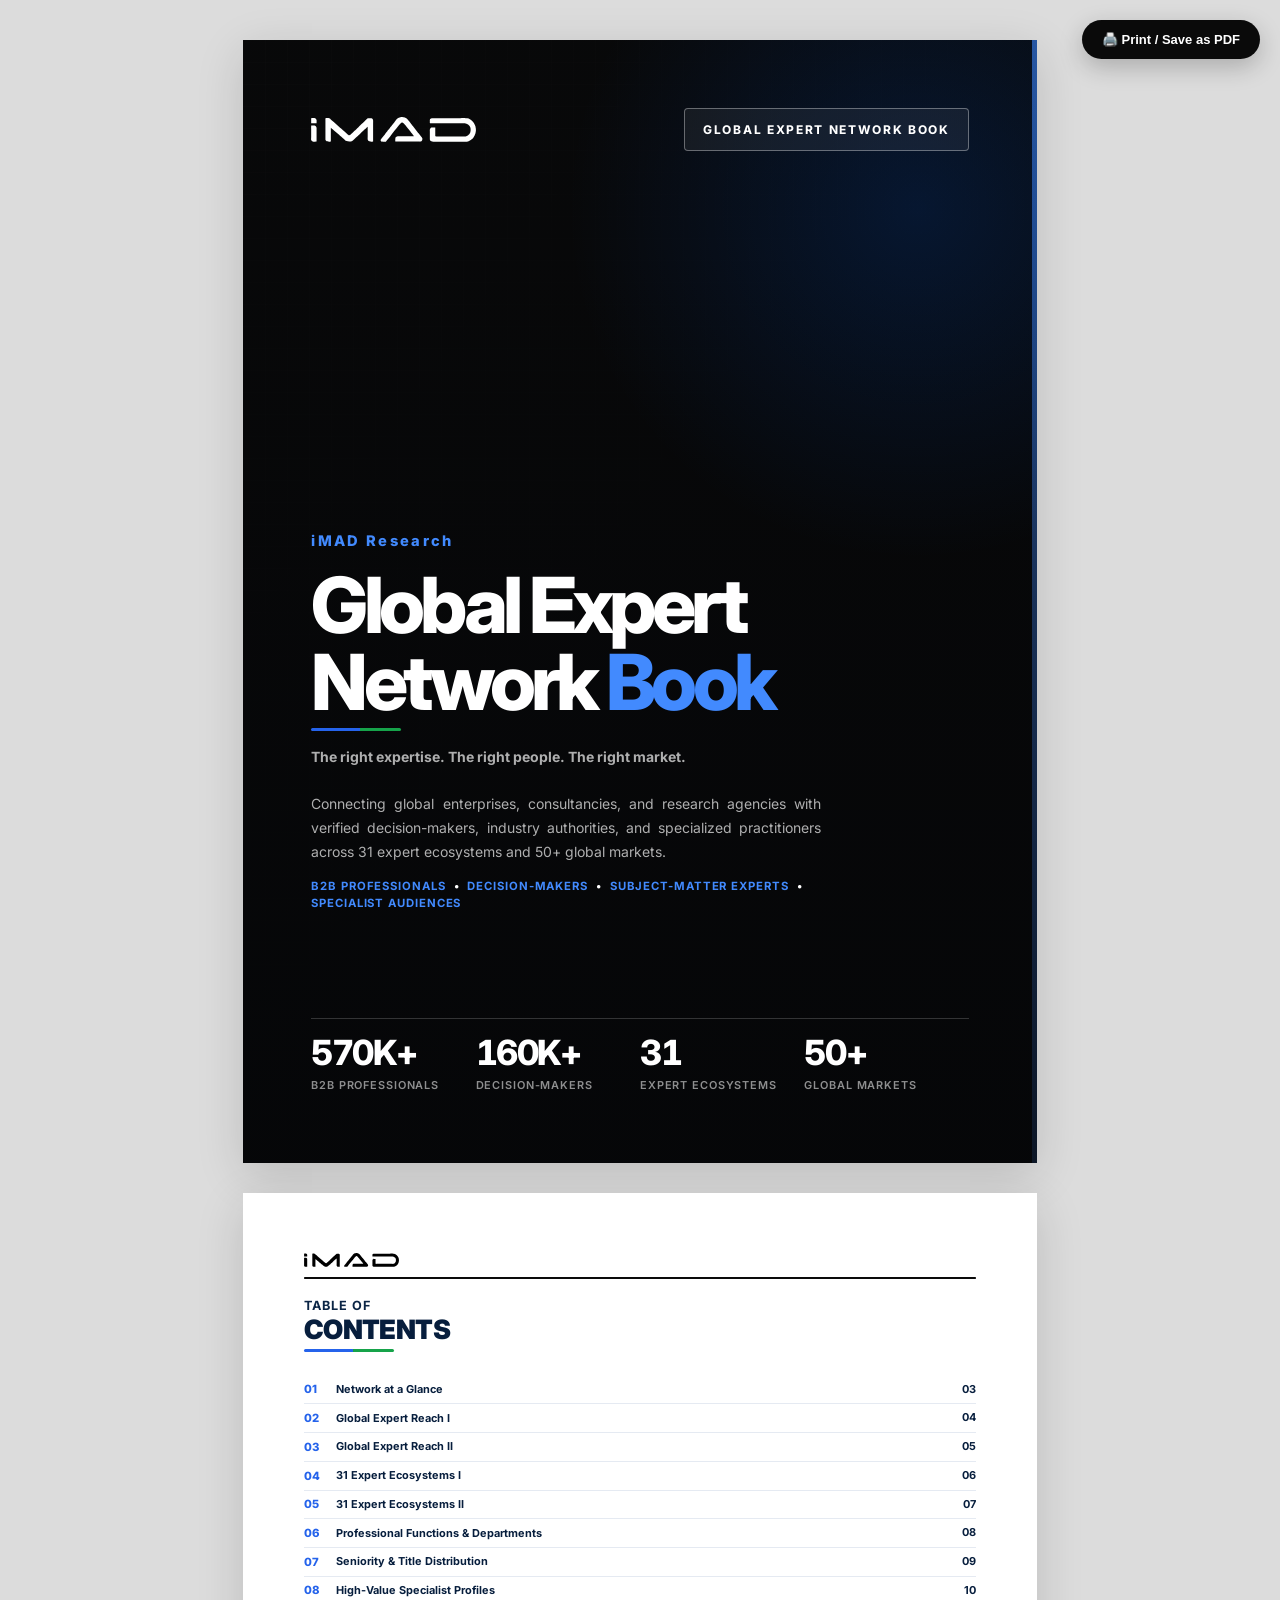
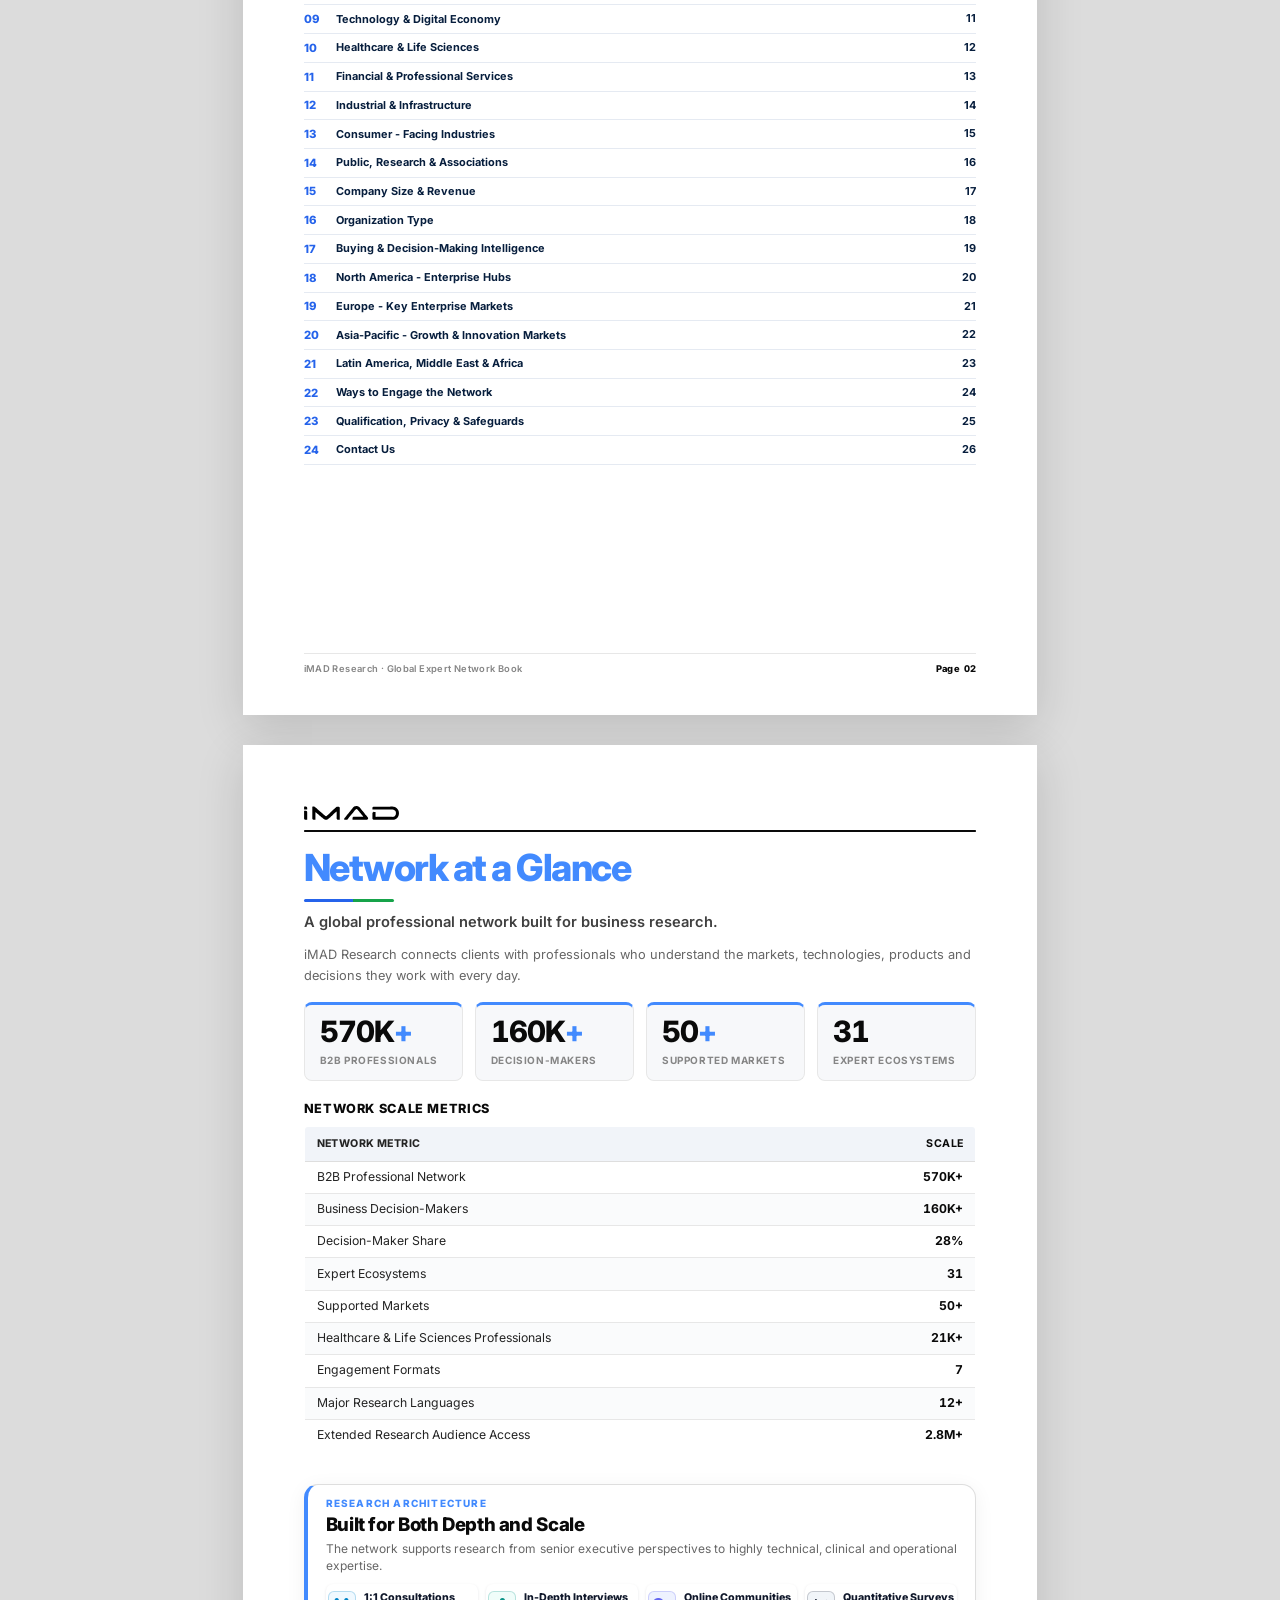
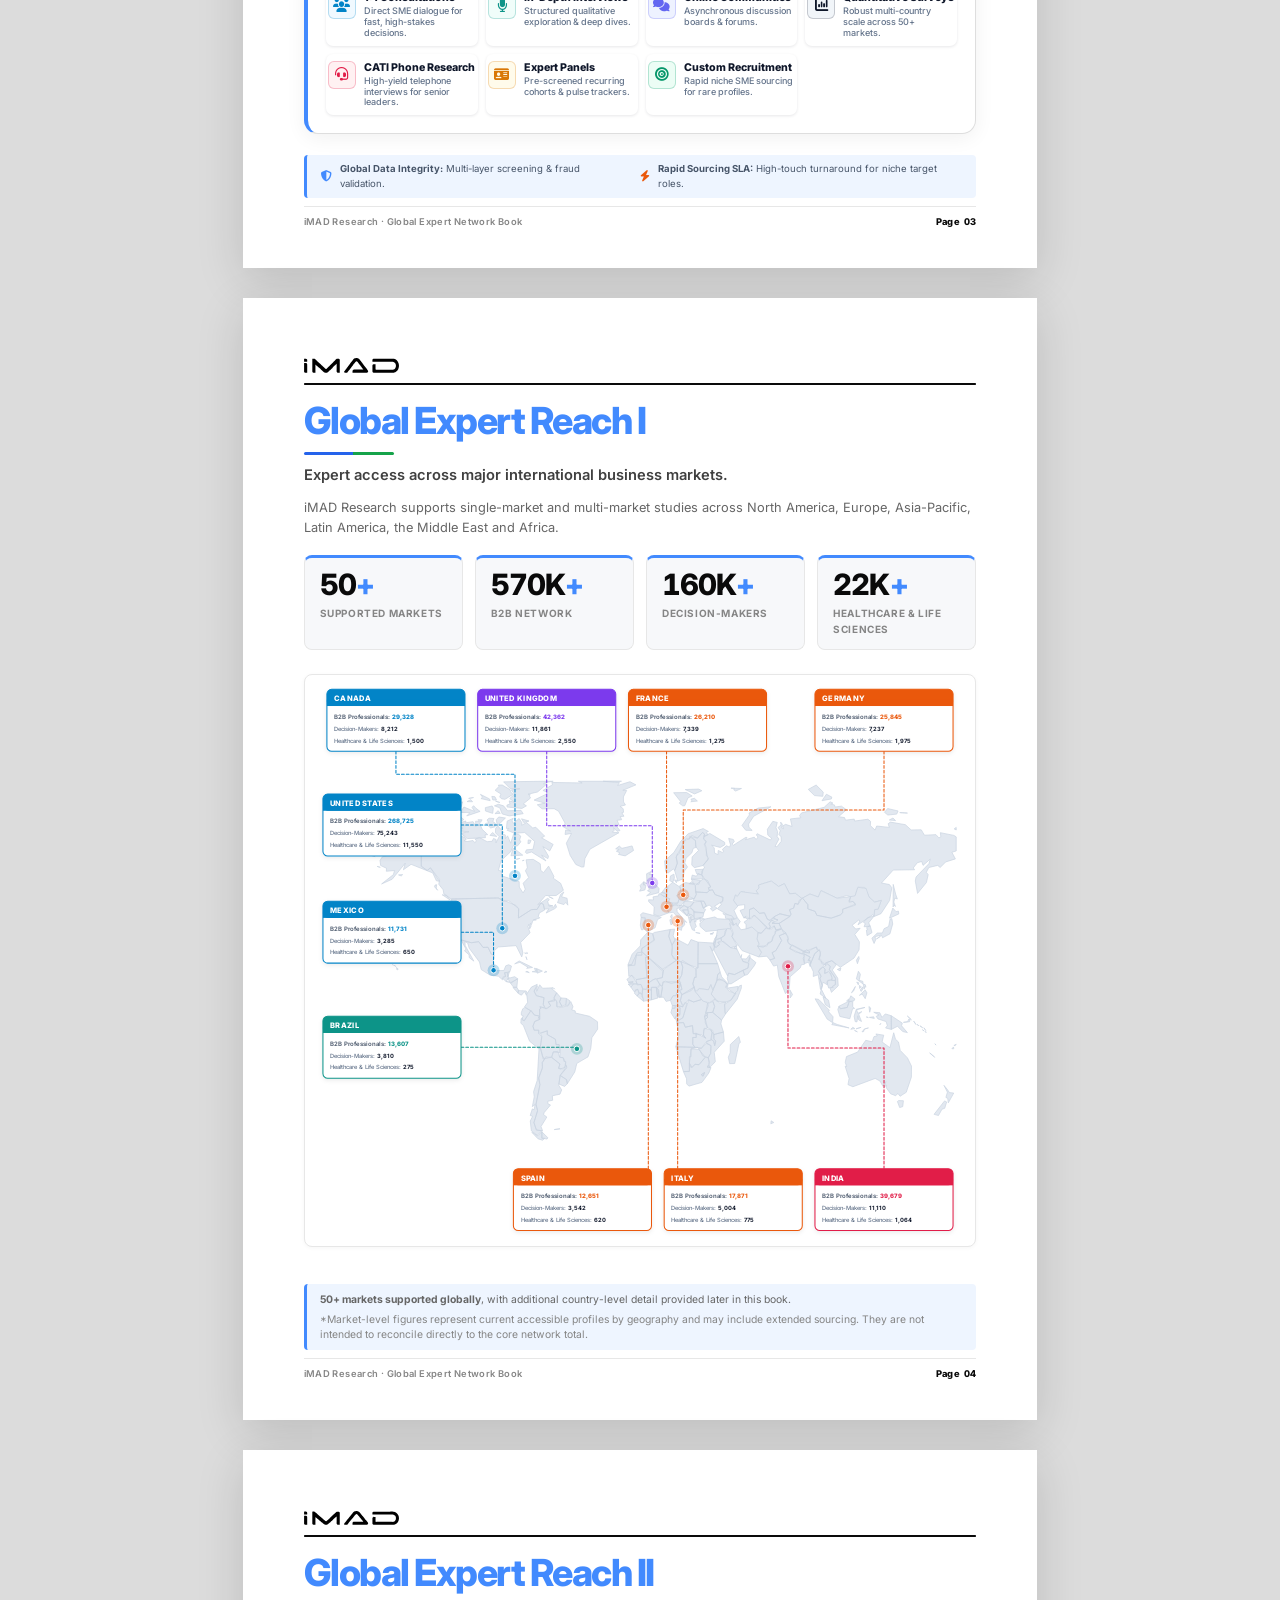
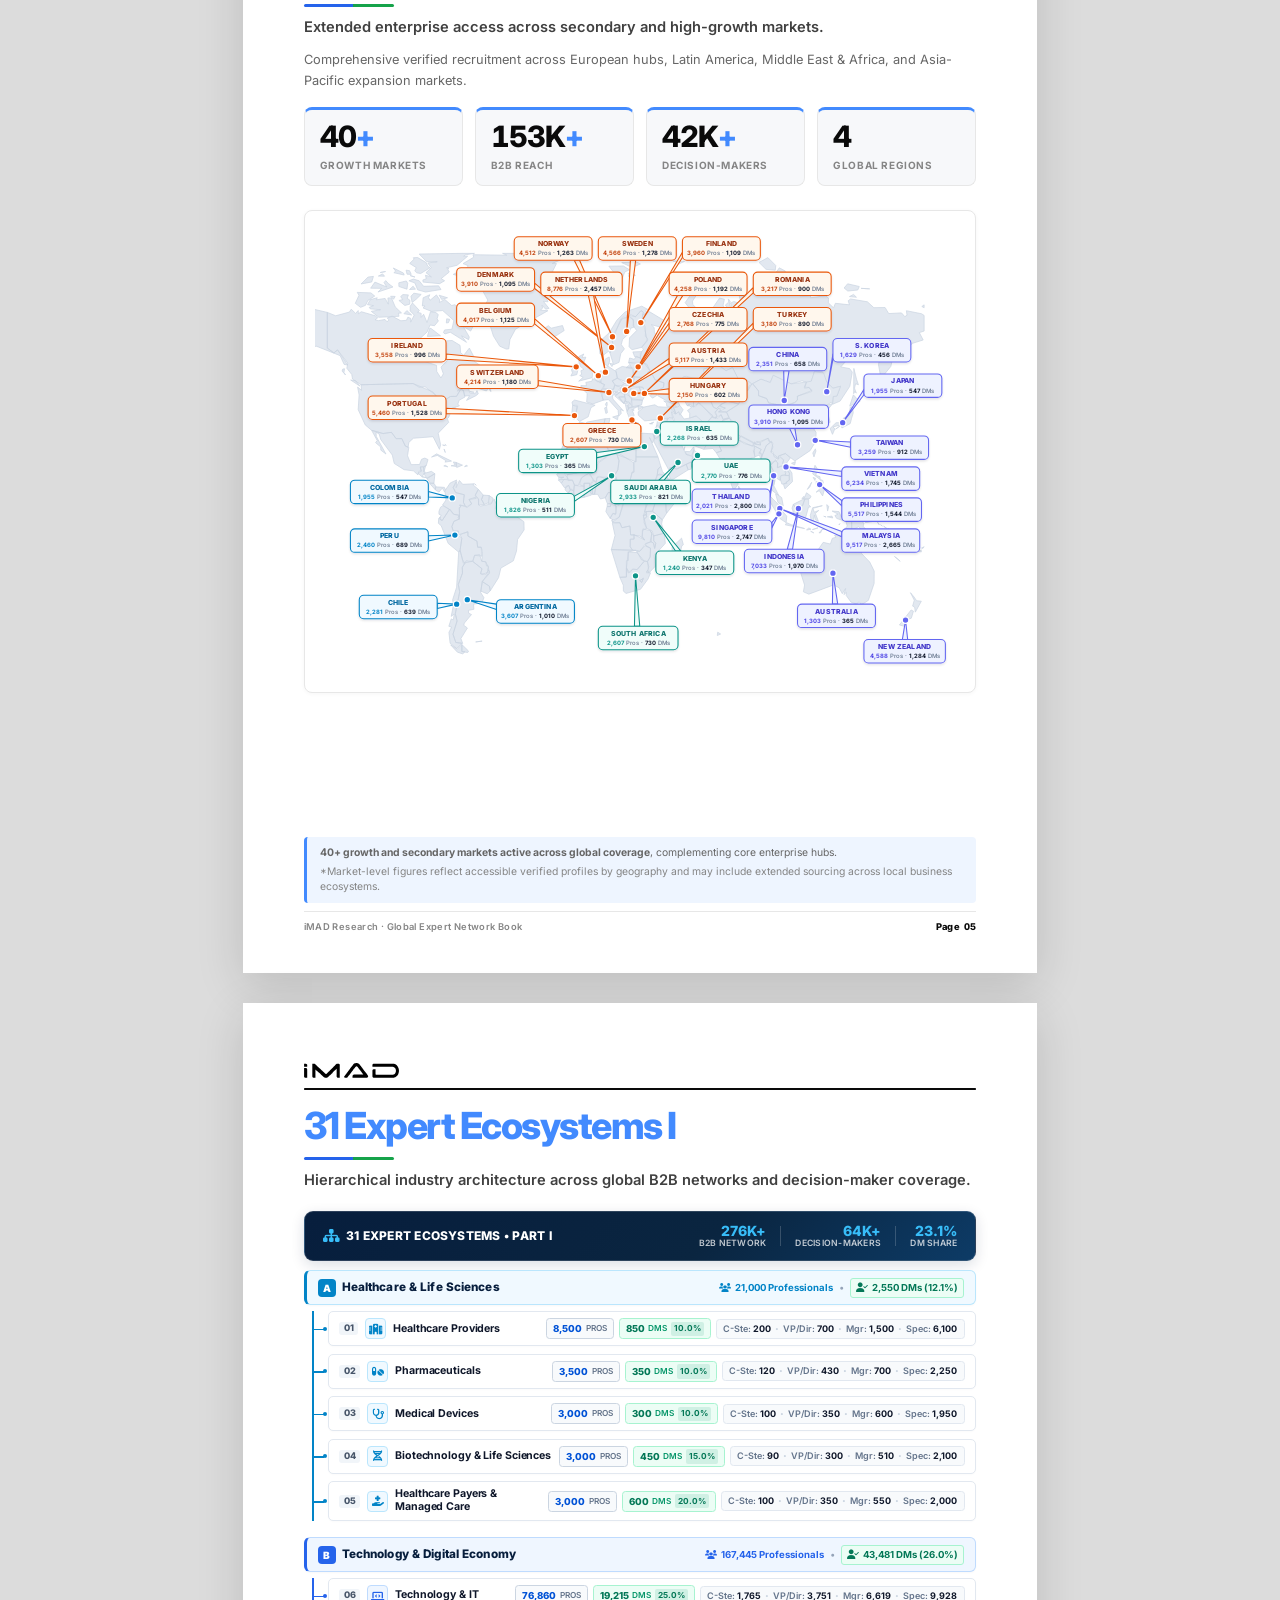
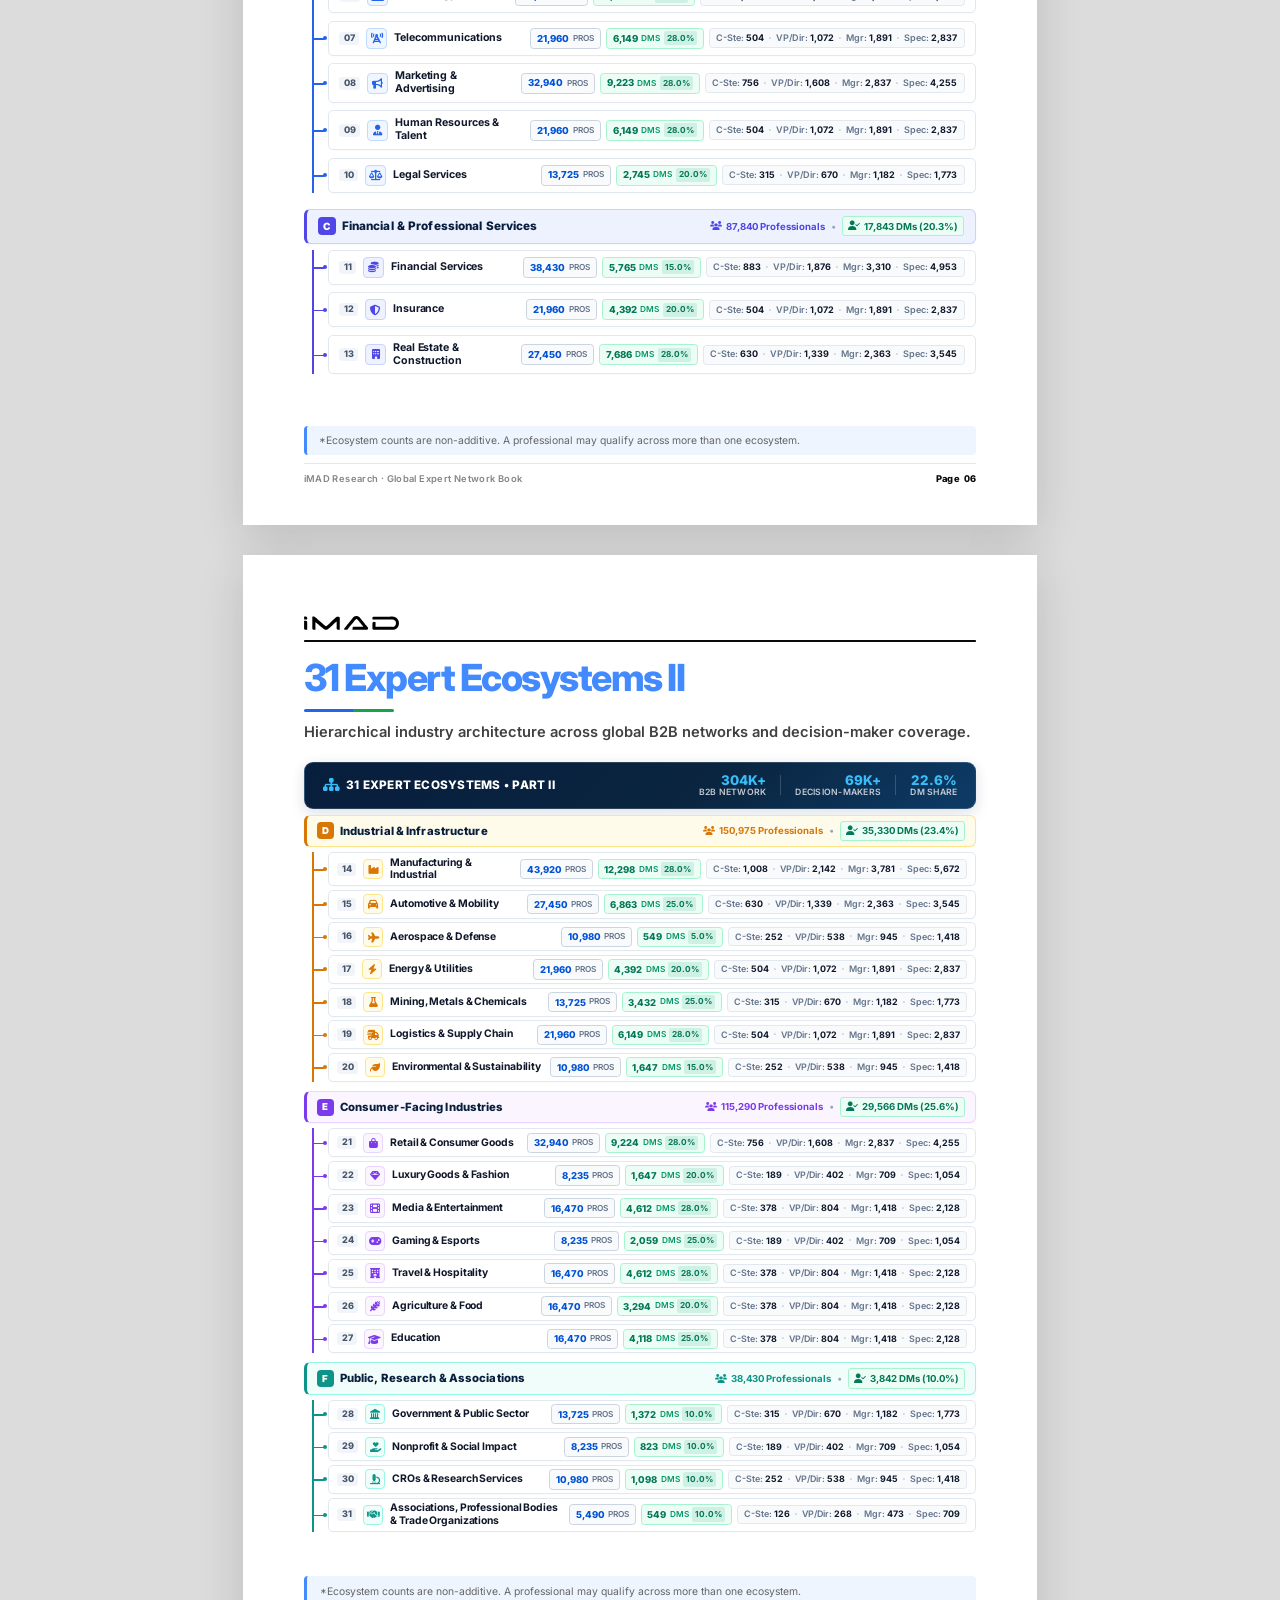
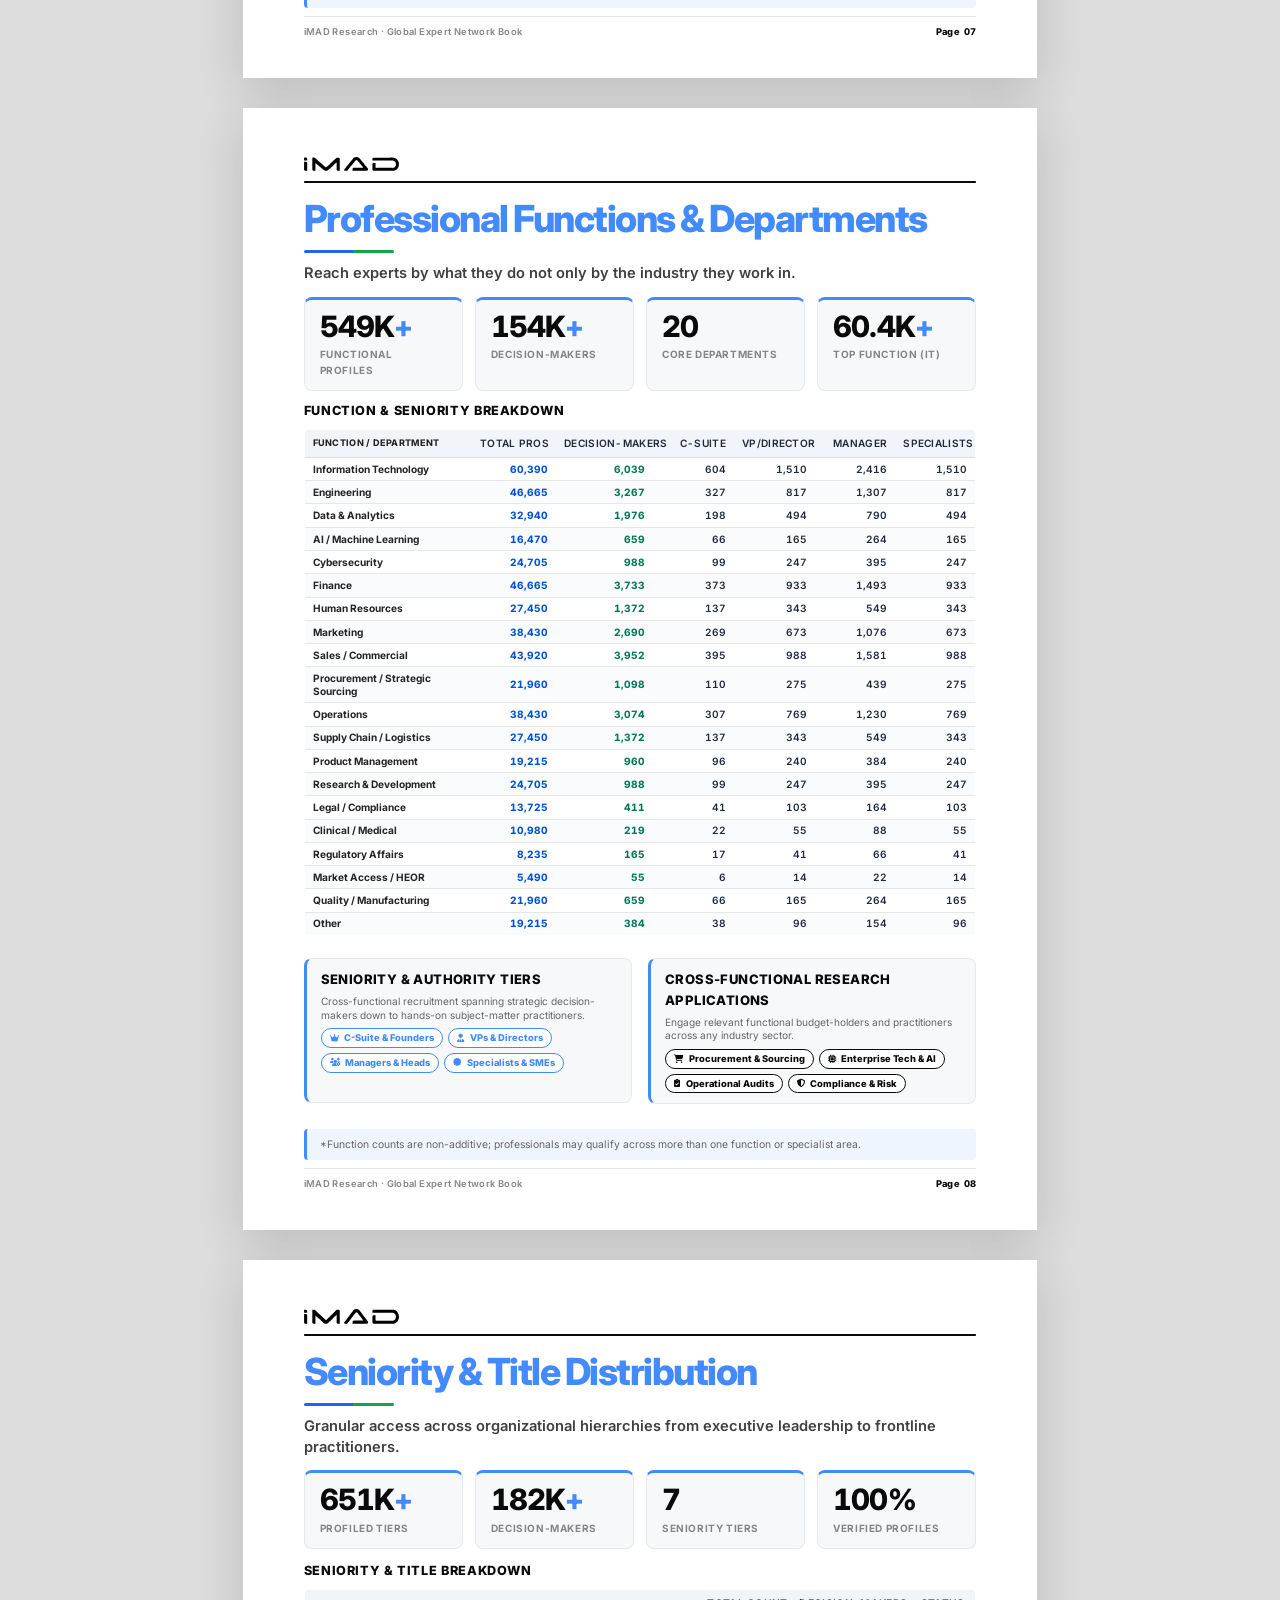
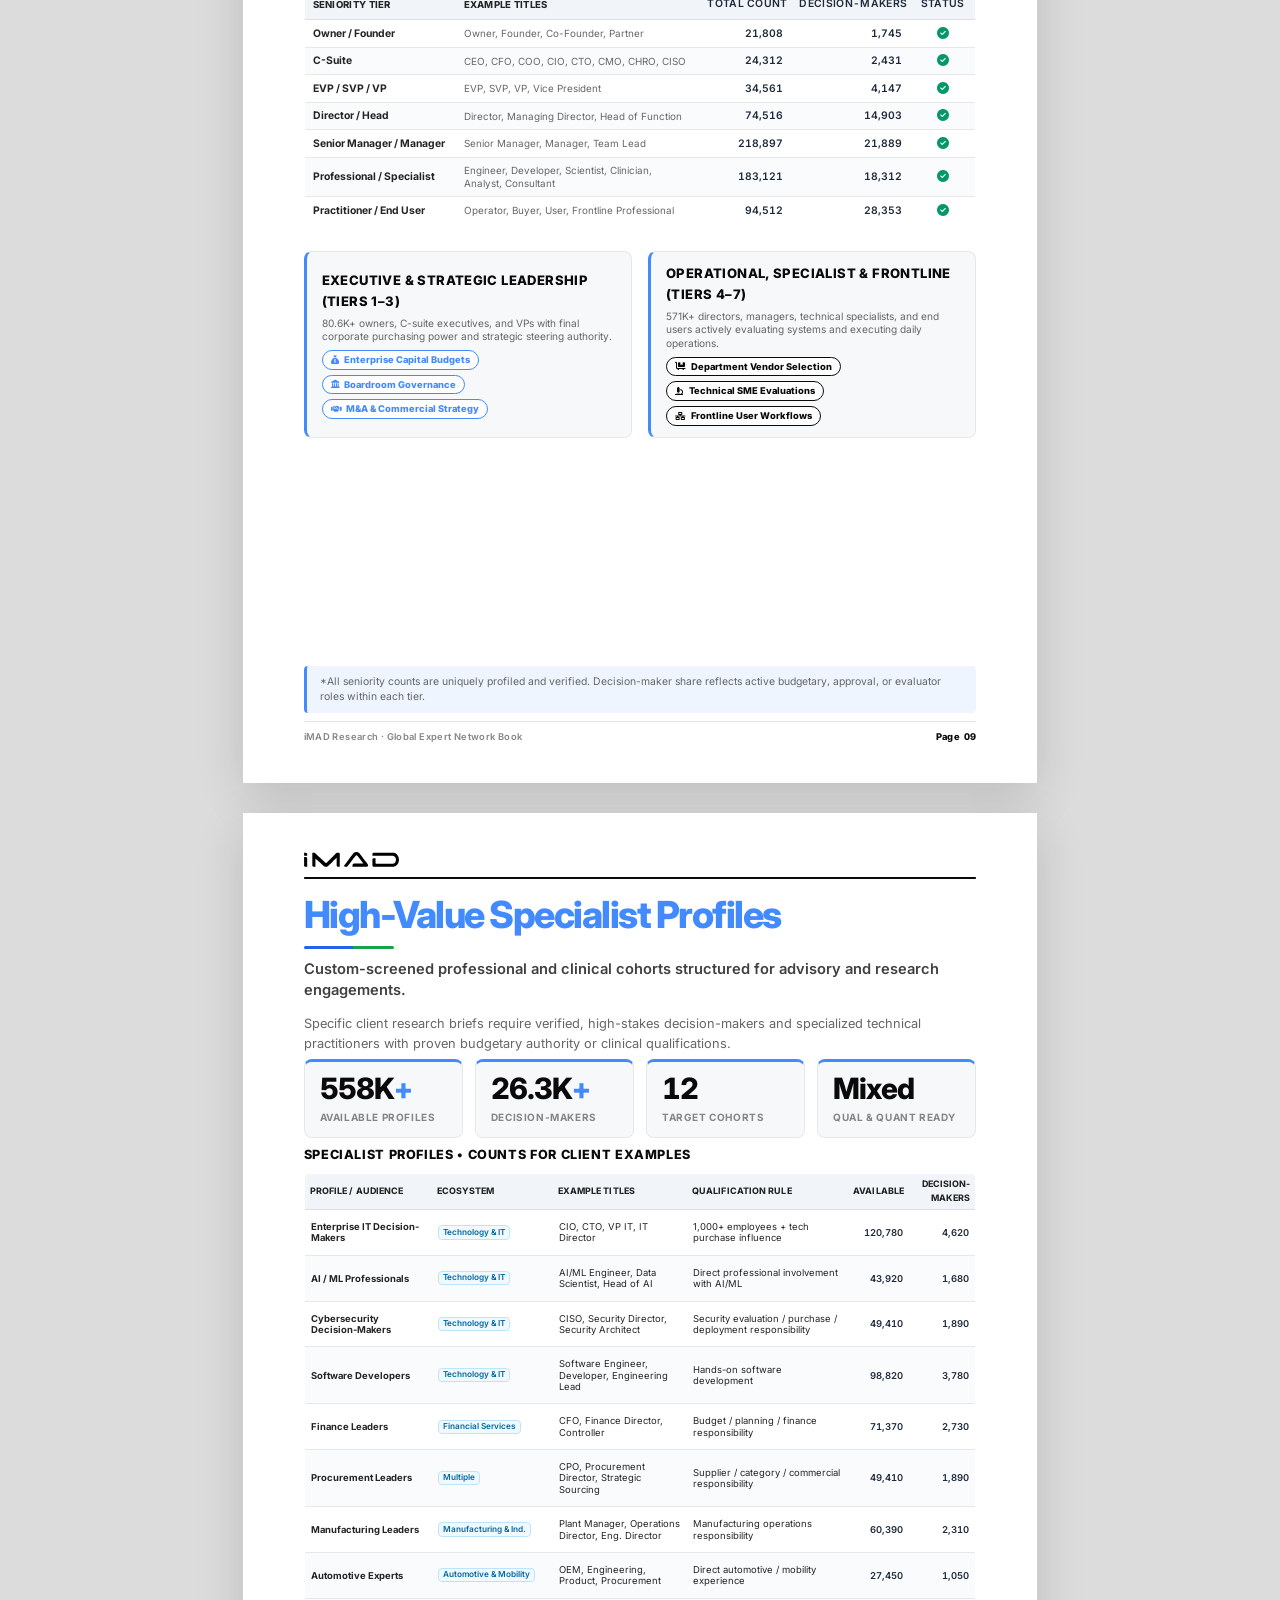
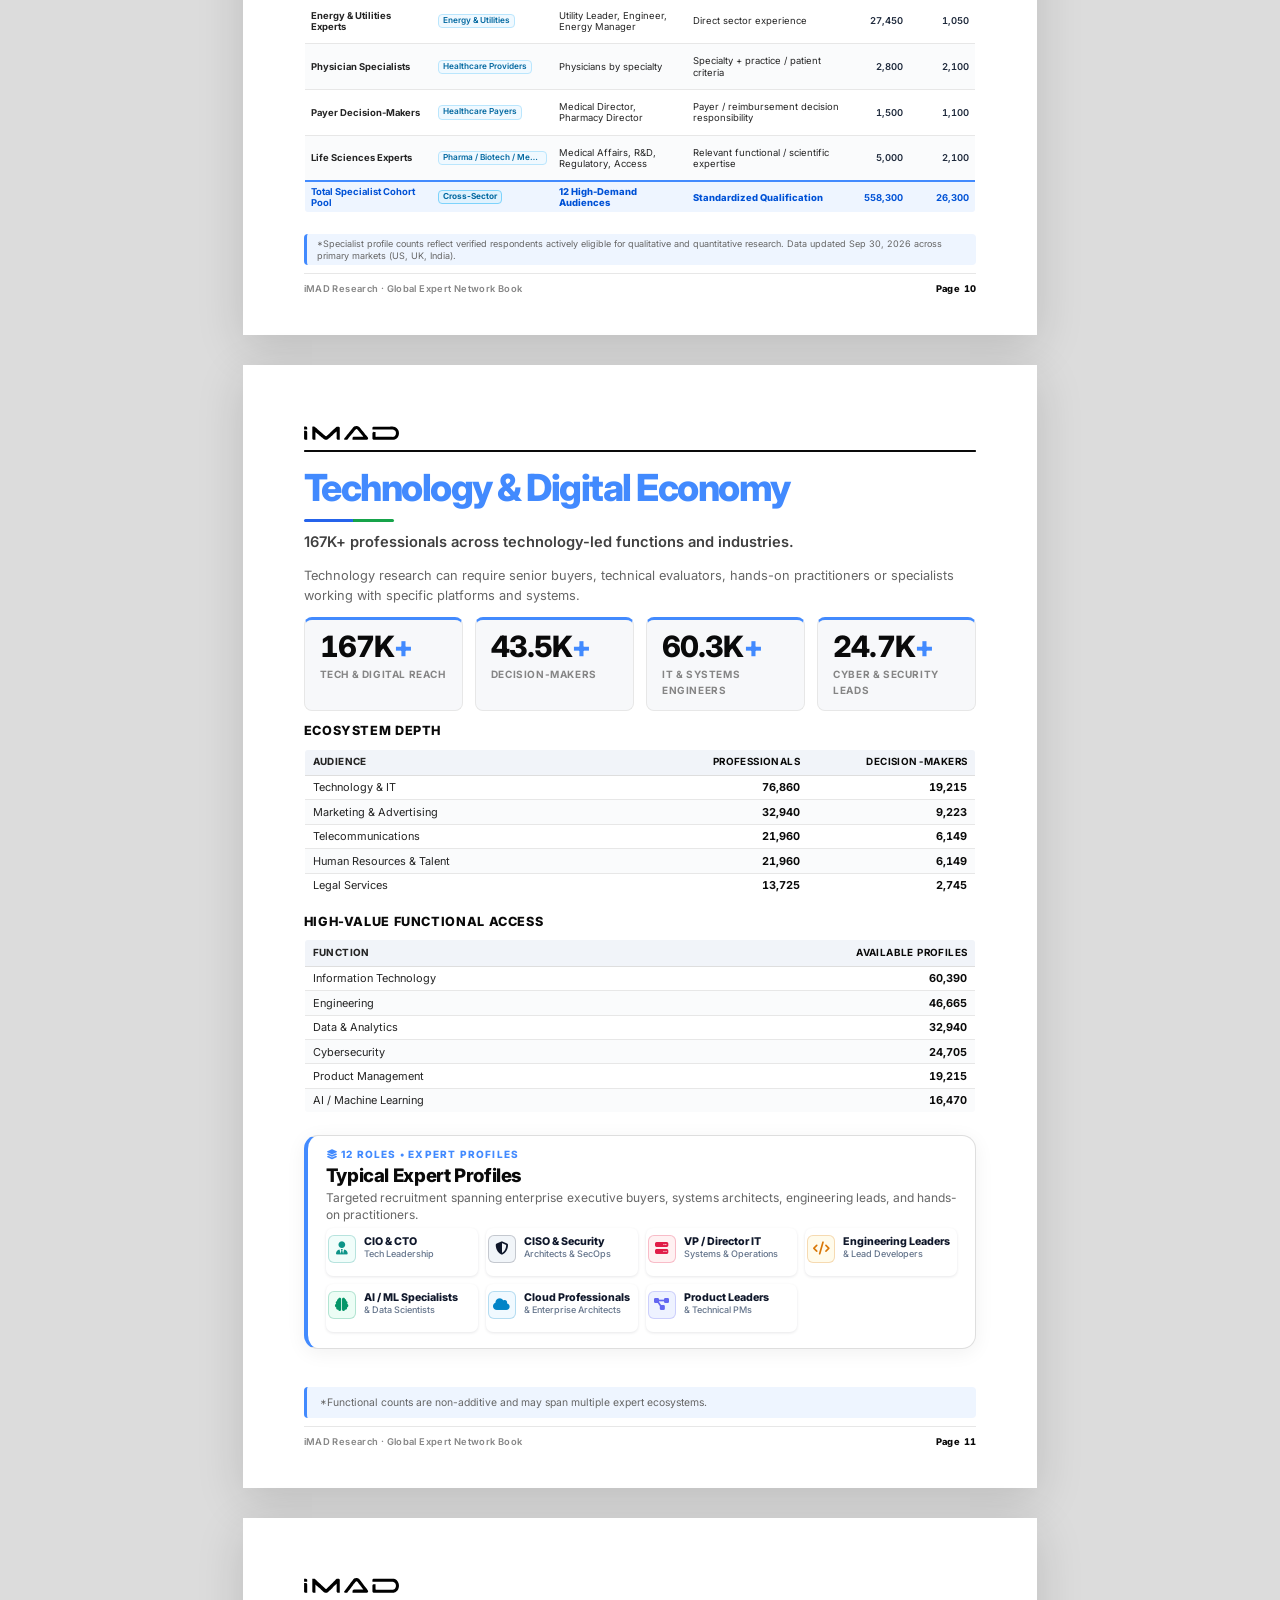
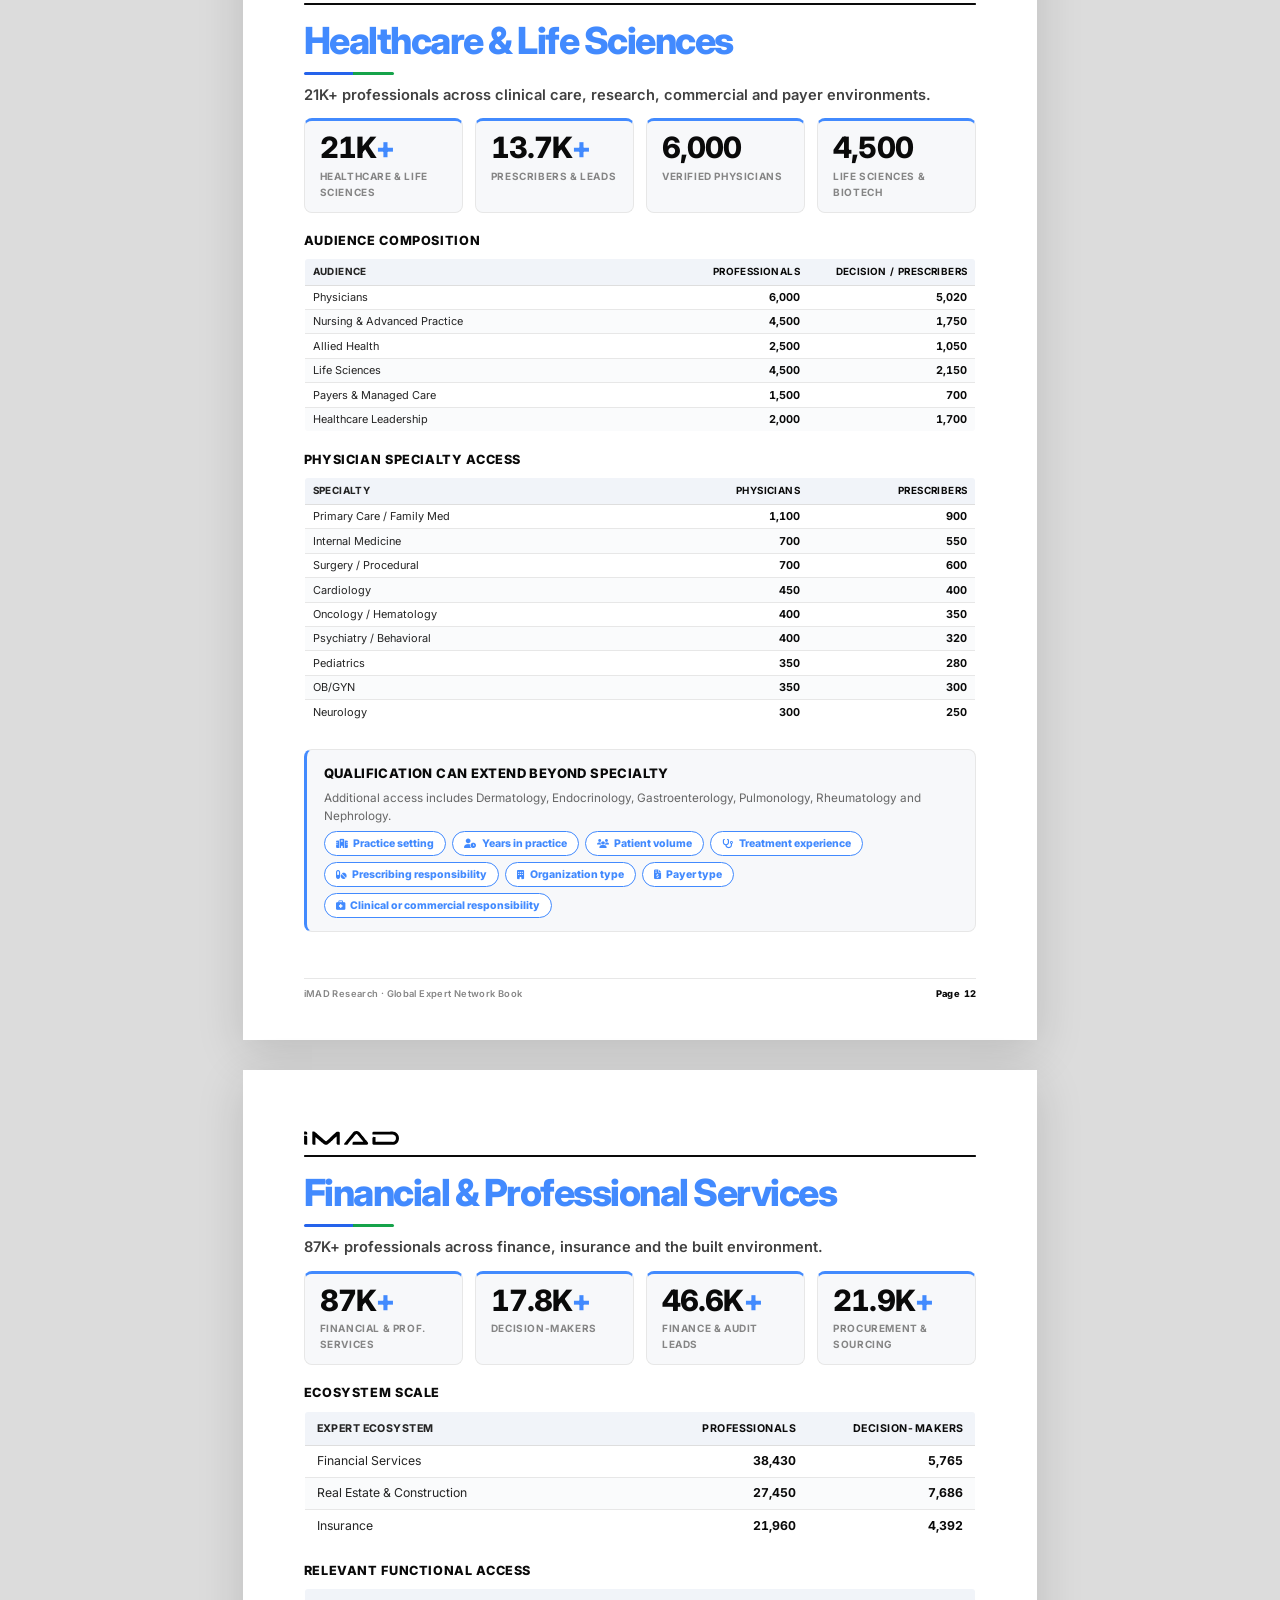
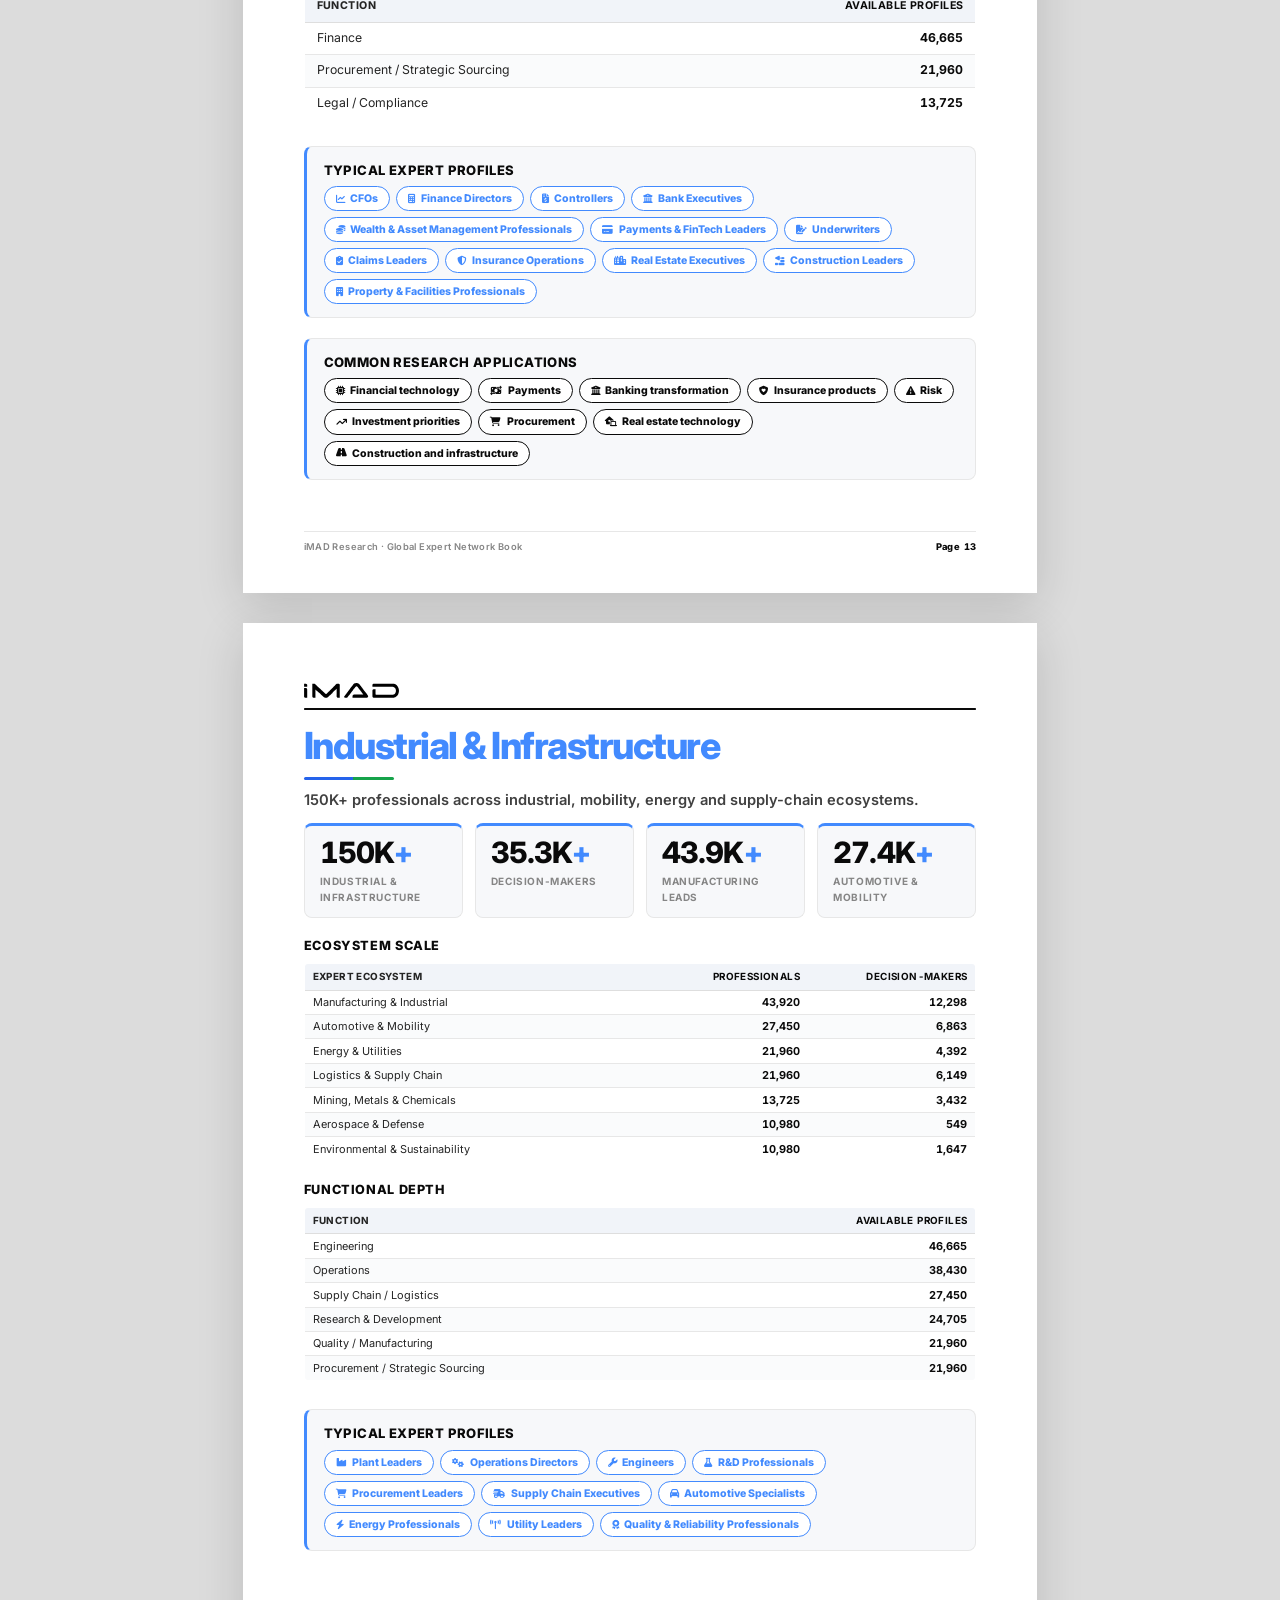
==== commit 05097bea: "style: redesign journey flowchart and update certification badges layout and assets" ====
--- a/index.html
+++ b/index.html
@@ -20,7 +20,7 @@
   ============================================================ -->
   <section class="page page--cover" id="page-01">
     <div class="divider-photo"
-      style="background-image:url('https://images.unsplash.com/photo-1451187580459-43490279c0fa?w=1400&q=80');"></div>
+      style="background-image:url('https://images.unsplash.com/photo-1451187580459-43490279c0fa?w=1000&q=70&auto=format');"></div>
     <div class="divider-overlay"></div>
     <div class="deco-grid"></div>
     <div class="page-body">
@@ -340,147 +340,121 @@
               <td>Engagement Formats</td>
               <td class="num-col">7</td>
             </tr>
+            <tr>
+              <td>Major Research Languages</td>
+              <td class="num-col">12+</td>
+            </tr>
+            <tr>
+              <td>Extended Research Audience Access</td>
+              <td class="num-col">2.8M+</td>
+            </tr>
           </tbody>
         </table>
       </div>
 
       <div class="radial-feature-box" style="margin-top: 10px; margin-bottom: 8px; padding: 10px 18px;">
-        <div class="radial-feature-header">
-          <div class="radial-badge">RESEARCH ARCHITECTURE</div>
-          <h4 class="radial-title">Built for Both Depth and Scale</h4>
-          <p class="radial-desc">The network supports research from senior executive perspectives to highly technical,
-            clinical and operational expertise.</p>
-        </div>
-      </div>
-
-      <!-- 7-ITEM ENGAGEMENT ARCHITECTURE MATRIX -->
-      <div class="methodology-matrix-wrap">
-
-        <!-- Pillar 1: Qualitative Research -->
-        <div class="matrix-pillar pillar-qual">
-          <div class="pillar-header">
-            <div class="pillar-tag-wrap">
-              <span class="pillar-badge"><i class="fa-solid fa-comments"></i> Qualitative</span>
-              <span class="pillar-count">3 Formats</span>
+        <div class="">
+          <div class="radial-feature-header">
+            <div class="radial-badge">RESEARCH ARCHITECTURE</div>
+            <h4 class="radial-title">Built for Both Depth and Scale</h4>
+            <p class="radial-desc">The network supports research from senior executive perspectives to highly technical,
+              clinical and operational expertise.</p>
+          </div>
+        </div>
+
+        <!-- 7-ITEM ENGAGEMENT ARCHITECTURE GRID (LIKE PAGE 11) -->
+        <div class="expert-profiles-grid" style="margin-top: 10px; margin-bottom: 8px;">
+          <!-- Card 1 -->
+          <div class="profile-card">
+            <div class="prc-icon-box prc-icon--sky">
+              <i class="fa-solid fa-users"></i>
             </div>
-            <div class="pillar-title">Deep Context &amp; Advisory</div>
-          </div>
-          <div class="pillar-cards">
-            <!-- Format 01 -->
-            <div class="format-card">
-              <div class="format-icon-box"><i class="fa-solid fa-users"></i></div>
-              <div class="format-body">
-                <div class="format-top">
-                  <span class="format-name">1:1 Consultations</span>
-                </div>
-                <div class="format-desc">Direct SME dialogue for fast, high-stakes decisions.</div>
-              </div>
+            <div class="prc-body">
+              <div class="prc-title">1:1 Consultations</div>
+              <div class="prc-desc">Direct SME dialogue for fast, high-stakes decisions.</div>
             </div>
-            <!-- Format 02 -->
-            <div class="format-card">
-              <div class="format-icon-box"><i class="fa-solid fa-microphone"></i></div>
-              <div class="format-body">
-                <div class="format-top">
-                  <span class="format-name">In-Depth Interviews</span>
-                </div>
-                <div class="format-desc">Structured qualitative exploration &amp; deep dives.</div>
-              </div>
+          </div>
+
+          <!-- Card 2 -->
+          <div class="profile-card">
+            <div class="prc-icon-box prc-icon--teal">
+              <i class="fa-solid fa-microphone"></i>
             </div>
-            <!-- Format 03 -->
-            <div class="format-card">
-              <div class="format-icon-box"><i class="fa-solid fa-comments"></i></div>
-              <div class="format-body">
-                <div class="format-top">
-                  <span class="format-name">Online Communities</span>
-                </div>
-                <div class="format-desc">Asynchronous discussion boards &amp; forums.</div>
-              </div>
+            <div class="prc-body">
+              <div class="prc-title">In-Depth Interviews</div>
+              <div class="prc-desc">Structured qualitative exploration &amp; deep dives.</div>
             </div>
           </div>
-        </div>
-
-        <!-- Pillar 2: Quantitative Research -->
-        <div class="matrix-pillar pillar-quant">
-          <div class="pillar-header">
-            <div class="pillar-tag-wrap">
-              <span class="pillar-badge"><i class="fa-solid fa-chart-column"></i> Quantitative</span>
-              <span class="pillar-count">2 Formats</span>
+
+          <!-- Card 3 -->
+          <div class="profile-card">
+            <div class="prc-icon-box prc-icon--indigo">
+              <i class="fa-solid fa-comments"></i>
             </div>
-            <div class="pillar-title">Statistical Scale &amp; Rigor</div>
-          </div>
-          <div class="pillar-cards">
-            <!-- Format 04 -->
-            <div class="format-card">
-              <div class="format-icon-box"><i class="fa-solid fa-chart-column"></i></div>
-              <div class="format-body">
-                <div class="format-top">
-                  <span class="format-name">Quantitative Surveys</span>
-                </div>
-                <div class="format-desc">Robust multi-country scale across 50+ markets.</div>
-              </div>
+            <div class="prc-body">
+              <div class="prc-title">Online Communities</div>
+              <div class="prc-desc">Asynchronous discussion boards &amp; forums.</div>
             </div>
-            <!-- Format 05 -->
-            <div class="format-card">
-              <div class="format-icon-box"><i class="fa-solid fa-headset"></i></div>
-              <div class="format-body">
-                <div class="format-top">
-                  <span class="format-name">CATI Phone Research</span>
-                </div>
-                <div class="format-desc">High-yield telephone interviews for senior leaders.</div>
-              </div>
+          </div>
+
+          <!-- Card 4 -->
+          <div class="profile-card">
+            <div class="prc-icon-box prc-icon--navy">
+              <i class="fa-solid fa-chart-column"></i>
             </div>
-            <!-- Delivery Reassurance / Spec Box -->
-            <div class="format-spec-callout">
-              <div class="fsc-icon"><i class="fa-solid fa-shield-halved"></i></div>
-              <div class="fsc-text">
-                <span class="fsc-title">Global Data Integrity</span>
-                <span class="fsc-sub">Multi-layer screening &amp; fraud validation.</span>
-              </div>
+            <div class="prc-body">
+              <div class="prc-title">Quantitative Surveys</div>
+              <div class="prc-desc">Robust multi-country scale across 50+ markets.</div>
             </div>
           </div>
-        </div>
-
-        <!-- Pillar 3: Specialized & Custom Programs -->
-        <div class="matrix-pillar pillar-custom">
-          <div class="pillar-header">
-            <div class="pillar-tag-wrap">
-              <span class="pillar-badge"><i class="fa-solid fa-chess-knight"></i> Specialized</span>
-              <span class="pillar-count">2 Formats</span>
+
+          <!-- Card 5 -->
+          <div class="profile-card">
+            <div class="prc-icon-box prc-icon--coral">
+              <i class="fa-solid fa-headset"></i>
             </div>
-            <div class="pillar-title">Targeted &amp; Agile Delivery</div>
-          </div>
-          <div class="pillar-cards">
-            <!-- Format 06 -->
-            <div class="format-card">
-              <div class="format-icon-box"><i class="fa-solid fa-id-card"></i></div>
-              <div class="format-body">
-                <div class="format-top">
-                  <span class="format-name">Expert Panels</span>
-                </div>
-                <div class="format-desc">Pre-screened recurring cohorts &amp; pulse trackers.</div>
-              </div>
+            <div class="prc-body">
+              <div class="prc-title">CATI Phone Research</div>
+              <div class="prc-desc">High-yield telephone interviews for senior leaders.</div>
             </div>
-            <!-- Format 07 -->
-            <div class="format-card">
-              <div class="format-icon-box"><i class="fa-solid fa-bullseye"></i></div>
-              <div class="format-body">
-                <div class="format-top">
-                  <span class="format-name">Custom Recruitment</span>
-                </div>
-                <div class="format-desc">Rapid niche SME sourcing for rare profiles.</div>
-              </div>
+          </div>
+
+          <!-- Card 6 -->
+          <div class="profile-card">
+            <div class="prc-icon-box prc-icon--amber">
+              <i class="fa-solid fa-id-card"></i>
             </div>
-            <!-- Delivery Reassurance / Spec Box -->
-            <div class="format-spec-callout">
-              <div class="fsc-icon"><i class="fa-solid fa-bolt"></i></div>
-              <div class="fsc-text">
-                <span class="fsc-title">Rapid Sourcing SLA</span>
-                <span class="fsc-sub">High-touch turnaround for niche target roles.</span>
-              </div>
+            <div class="prc-body">
+              <div class="prc-title">Expert Panels</div>
+              <div class="prc-desc">Pre-screened recurring cohorts &amp; pulse trackers.</div>
             </div>
           </div>
-        </div>
-
+
+          <!-- Card 7 -->
+          <div class="profile-card">
+            <div class="prc-icon-box prc-icon--emerald">
+              <i class="fa-solid fa-bullseye"></i>
+            </div>
+            <div class="prc-body">
+              <div class="prc-title">Custom Recruitment</div>
+              <div class="prc-desc">Rapid niche SME sourcing for rare profiles.</div>
+            </div>
+          </div>
+        </div>
+      </div>
+
+      <div class="footnote-callout"
+        style="display: flex; justify-content: space-between; align-items: center; gap: 16px; padding: 7px 14px; margin-top: 4px;">
+        <div style="display: flex; align-items: center; gap: 8px;">
+          <i class="fa-solid fa-shield-halved" style="color: var(--blue, #0052d6); font-size: 8.5pt;"></i>
+          <span style="font-size: 7.2pt; color: #475569;"><strong>Global Data Integrity:</strong> Multi-layer screening
+            &amp; fraud validation.</span>
+        </div>
+        <div style="display: flex; align-items: center; gap: 8px;">
+          <i class="fa-solid fa-bolt" style="color: #ea580c; font-size: 8.5pt;"></i>
+          <span style="font-size: 7.2pt; color: #475569;"><strong>Rapid Sourcing SLA:</strong> High-touch turnaround for
+            niche target roles.</span>
+        </div>
       </div>
 
     </div>
@@ -838,7 +812,8 @@
       <div class="toc-accent-bar"></div>
       <div class="page-subtitle">Extended enterprise access across secondary and high-growth markets.</div>
       <div class="page-intro">
-        <p>Comprehensive verified recruitment across European hubs, Latin America, Middle East &amp; Africa, and Asia-Pacific expansion markets.</p>
+        <p>Comprehensive verified recruitment across European hubs, Latin America, Middle East &amp; Africa, and
+          Asia-Pacific expansion markets.</p>
       </div>
 
       <div class="kpi-row">
@@ -896,569 +871,849 @@
             </filter>
           </defs>
 
-                                                                                <!-- LAYER 1: Pointer Notches & Lines (Rendered Under All Boxes) -->
+          <!-- LAYER 1: Pointer Notches & Lines (Rendered Under All Boxes) -->
           <g class="map-pointer-notches" style="pointer-events: none;">
-            <polygon points="412.8,131.5 418.8,131.5 456,218" fill="#fff7ed" stroke="#ea580c" stroke-width="1.2" stroke-linejoin="round" />
-            <polygon points="476.2,131.5 482.2,131.5 472,212" fill="#fff7ed" stroke="#ea580c" stroke-width="1.2" stroke-linejoin="round" />
-            <polygon points="535.0,122.5 535.0,128.5 488,202" fill="#fff7ed" stroke="#ea580c" stroke-width="1.2" stroke-linejoin="round" />
-            <polygon points="368.0,157.5 368.0,163.5 455,230" fill="#fff7ed" stroke="#ea580c" stroke-width="1.2" stroke-linejoin="round" />
-            <polygon points="428.8,171.5 434.8,171.5 448,258" fill="#fff7ed" stroke="#ea580c" stroke-width="1.2" stroke-linejoin="round" />
-            <polygon points="268.0,237.5 268.0,243.5 415,252" fill="#fff7ed" stroke="#ea580c" stroke-width="1.2" stroke-linejoin="round" />
-            <polygon points="368.0,197.5 368.0,203.5 440,262" fill="#fff7ed" stroke="#ea580c" stroke-width="1.2" stroke-linejoin="round" />
-            <polygon points="529.4,171.5 535.4,171.5 485,252" fill="#fff7ed" stroke="#ea580c" stroke-width="1.2" stroke-linejoin="round" />
-            <polygon points="520.0,202.5 520.0,208.5 475,268" fill="#fff7ed" stroke="#ea580c" stroke-width="1.2" stroke-linejoin="round" />
-            <polygon points="372.0,267.4 372.0,273.4 452,281" fill="#fff7ed" stroke="#ea580c" stroke-width="1.2" stroke-linejoin="round" />
-            <polygon points="520.0,242.5 520.0,248.5 470,278" fill="#fff7ed" stroke="#ea580c" stroke-width="1.2" stroke-linejoin="round" />
-            <polygon points="520.0,276.8 520.0,282.8 480,282" fill="#fff7ed" stroke="#ea580c" stroke-width="1.2" stroke-linejoin="round" />
-            <polygon points="615.0,162.5 615.0,168.5 492,282" fill="#fff7ed" stroke="#ea580c" stroke-width="1.2" stroke-linejoin="round" />
-            <polygon points="268.0,298.8 268.0,304.8 413,307" fill="#fff7ed" stroke="#ea580c" stroke-width="1.2" stroke-linejoin="round" />
-            <polygon points="615.0,202.5 615.0,208.5 510,310" fill="#fff7ed" stroke="#ea580c" stroke-width="1.2" stroke-linejoin="round" />
-            <polygon points="488.0,319.4 488.0,325.4 478,312" fill="#fff7ed" stroke="#ea580c" stroke-width="1.2" stroke-linejoin="round" />
-            <polygon points="248.0,392.9 248.0,398.9 275,400" fill="#f0f9ff" stroke="#0284c7" stroke-width="1.2" stroke-linejoin="round" />
-            <polygon points="248.0,442.8 248.0,448.8 278,442" fill="#f0f9ff" stroke="#0284c7" stroke-width="1.2" stroke-linejoin="round" />
-            <polygon points="258.0,519.0 258.0,525.0 280,520" fill="#f0f9ff" stroke="#0284c7" stroke-width="1.2" stroke-linejoin="round" />
-            <polygon points="325.0,520.0 325.0,526.0 292,515" fill="#f0f9ff" stroke="#0284c7" stroke-width="1.2" stroke-linejoin="round" />
-            <polygon points="438.0,348.8 438.0,354.8 492,342" fill="#f0fdfa" stroke="#0d9488" stroke-width="1.2" stroke-linejoin="round" />
-            <polygon points="510.0,323.4 510.0,329.4 506,325" fill="#f0fdfa" stroke="#0d9488" stroke-width="1.2" stroke-linejoin="round" />
-            <polygon points="508.4,380.0 514.4,380.0 530,360" fill="#f0fdfa" stroke="#0d9488" stroke-width="1.2" stroke-linejoin="round" />
-            <polygon points="546.0,359.4 546.0,365.4 552,352" fill="#f0fdfa" stroke="#0d9488" stroke-width="1.2" stroke-linejoin="round" />
-            <polygon points="413.0,398.0 413.0,404.0 455,375" fill="#f0fdfa" stroke="#0d9488" stroke-width="1.2" stroke-linejoin="round" />
-            <polygon points="527.2,460.0 533.2,460.0 502,422" fill="#f0fdfa" stroke="#0d9488" stroke-width="1.2" stroke-linejoin="round" />
-            <polygon points="480.8,545.0 486.8,545.0 482,488" fill="#f0fdfa" stroke="#0d9488" stroke-width="1.2" stroke-linejoin="round" />
-            <polygon points="649.4,256.5 655.4,256.5 650,290" fill="#eef2ff" stroke="#6366f1" stroke-width="1.2" stroke-linejoin="round" />
-            <polygon points="705.0,237.5 705.0,243.5 698,280" fill="#eef2ff" stroke="#6366f1" stroke-width="1.2" stroke-linejoin="round" />
-            <polygon points="740.0,277.5 740.0,283.5 716,315" fill="#eef2ff" stroke="#6366f1" stroke-width="1.2" stroke-linejoin="round" />
-            <polygon points="725.0,336.9 725.0,342.9 685,335" fill="#eef2ff" stroke="#6366f1" stroke-width="1.2" stroke-linejoin="round" />
-            <polygon points="656.0,321.5 662.0,321.5 665,340" fill="#eef2ff" stroke="#6366f1" stroke-width="1.2" stroke-linejoin="round" />
-            <polygon points="715.0,369.9 715.0,375.9 652,365" fill="#eef2ff" stroke="#6366f1" stroke-width="1.2" stroke-linejoin="round" />
-            <polygon points="634.0,393.0 634.0,399.0 638,375" fill="#eef2ff" stroke="#6366f1" stroke-width="1.2" stroke-linejoin="round" />
-            <polygon points="715.0,403.0 715.0,409.0 690,385" fill="#eef2ff" stroke="#6366f1" stroke-width="1.2" stroke-linejoin="round" />
-            <polygon points="715.0,438.0 715.0,444.0 645,412" fill="#eef2ff" stroke="#6366f1" stroke-width="1.2" stroke-linejoin="round" />
-            <polygon points="636.0,428.0 636.0,434.0 644,418" fill="#eef2ff" stroke="#6366f1" stroke-width="1.2" stroke-linejoin="round" />
-            <polygon points="653.4,458.0 659.4,458.0 666,412" fill="#eef2ff" stroke="#6366f1" stroke-width="1.2" stroke-linejoin="round" />
-            <polygon points="704.4,520.0 710.4,520.0 705,485" fill="#eef2ff" stroke="#6366f1" stroke-width="1.2" stroke-linejoin="round" />
-            <polygon points="783.4,560.0 789.4,560.0 787,538" fill="#eef2ff" stroke="#6366f1" stroke-width="1.2" stroke-linejoin="round" />
+            <polygon points="412.8,131.5 418.8,131.5 456,218" fill="#fff7ed" stroke="#ea580c" stroke-width="1.2"
+              stroke-linejoin="round" />
+            <polygon points="476.2,131.5 482.2,131.5 472,212" fill="#fff7ed" stroke="#ea580c" stroke-width="1.2"
+              stroke-linejoin="round" />
+            <polygon points="535.0,122.5 535.0,128.5 488,202" fill="#fff7ed" stroke="#ea580c" stroke-width="1.2"
+              stroke-linejoin="round" />
+            <polygon points="368.0,157.5 368.0,163.5 455,230" fill="#fff7ed" stroke="#ea580c" stroke-width="1.2"
+              stroke-linejoin="round" />
+            <polygon points="428.8,171.5 434.8,171.5 448,258" fill="#fff7ed" stroke="#ea580c" stroke-width="1.2"
+              stroke-linejoin="round" />
+            <polygon points="268.0,237.5 268.0,243.5 415,252" fill="#fff7ed" stroke="#ea580c" stroke-width="1.2"
+              stroke-linejoin="round" />
+            <polygon points="368.0,197.5 368.0,203.5 440,262" fill="#fff7ed" stroke="#ea580c" stroke-width="1.2"
+              stroke-linejoin="round" />
+            <polygon points="529.4,171.5 535.4,171.5 485,252" fill="#fff7ed" stroke="#ea580c" stroke-width="1.2"
+              stroke-linejoin="round" />
+            <polygon points="520.0,202.5 520.0,208.5 475,268" fill="#fff7ed" stroke="#ea580c" stroke-width="1.2"
+              stroke-linejoin="round" />
+            <polygon points="372.0,267.4 372.0,273.4 452,281" fill="#fff7ed" stroke="#ea580c" stroke-width="1.2"
+              stroke-linejoin="round" />
+            <polygon points="520.0,242.5 520.0,248.5 470,278" fill="#fff7ed" stroke="#ea580c" stroke-width="1.2"
+              stroke-linejoin="round" />
+            <polygon points="520.0,276.8 520.0,282.8 480,282" fill="#fff7ed" stroke="#ea580c" stroke-width="1.2"
+              stroke-linejoin="round" />
+            <polygon points="615.0,162.5 615.0,168.5 492,282" fill="#fff7ed" stroke="#ea580c" stroke-width="1.2"
+              stroke-linejoin="round" />
+            <polygon points="268.0,298.8 268.0,304.8 413,307" fill="#fff7ed" stroke="#ea580c" stroke-width="1.2"
+              stroke-linejoin="round" />
+            <polygon points="615.0,202.5 615.0,208.5 510,310" fill="#fff7ed" stroke="#ea580c" stroke-width="1.2"
+              stroke-linejoin="round" />
+            <polygon points="488.0,319.4 488.0,325.4 478,312" fill="#fff7ed" stroke="#ea580c" stroke-width="1.2"
+              stroke-linejoin="round" />
+            <polygon points="248.0,392.9 248.0,398.9 275,400" fill="#f0f9ff" stroke="#0284c7" stroke-width="1.2"
+              stroke-linejoin="round" />
+            <polygon points="248.0,442.8 248.0,448.8 278,442" fill="#f0f9ff" stroke="#0284c7" stroke-width="1.2"
+              stroke-linejoin="round" />
+            <polygon points="258.0,519.0 258.0,525.0 280,520" fill="#f0f9ff" stroke="#0284c7" stroke-width="1.2"
+              stroke-linejoin="round" />
+            <polygon points="325.0,520.0 325.0,526.0 292,515" fill="#f0f9ff" stroke="#0284c7" stroke-width="1.2"
+              stroke-linejoin="round" />
+            <polygon points="438.0,348.8 438.0,354.8 492,342" fill="#f0fdfa" stroke="#0d9488" stroke-width="1.2"
+              stroke-linejoin="round" />
+            <polygon points="510.0,323.4 510.0,329.4 506,325" fill="#f0fdfa" stroke="#0d9488" stroke-width="1.2"
+              stroke-linejoin="round" />
+            <polygon points="508.4,380.0 514.4,380.0 530,360" fill="#f0fdfa" stroke="#0d9488" stroke-width="1.2"
+              stroke-linejoin="round" />
+            <polygon points="546.0,359.4 546.0,365.4 552,352" fill="#f0fdfa" stroke="#0d9488" stroke-width="1.2"
+              stroke-linejoin="round" />
+            <polygon points="413.0,398.0 413.0,404.0 455,375" fill="#f0fdfa" stroke="#0d9488" stroke-width="1.2"
+              stroke-linejoin="round" />
+            <polygon points="527.2,460.0 533.2,460.0 502,422" fill="#f0fdfa" stroke="#0d9488" stroke-width="1.2"
+              stroke-linejoin="round" />
+            <polygon points="480.8,545.0 486.8,545.0 482,488" fill="#f0fdfa" stroke="#0d9488" stroke-width="1.2"
+              stroke-linejoin="round" />
+            <polygon points="649.4,256.5 655.4,256.5 650,290" fill="#eef2ff" stroke="#6366f1" stroke-width="1.2"
+              stroke-linejoin="round" />
+            <polygon points="705.0,237.5 705.0,243.5 698,280" fill="#eef2ff" stroke="#6366f1" stroke-width="1.2"
+              stroke-linejoin="round" />
+            <polygon points="740.0,277.5 740.0,283.5 716,315" fill="#eef2ff" stroke="#6366f1" stroke-width="1.2"
+              stroke-linejoin="round" />
+            <polygon points="725.0,336.9 725.0,342.9 685,335" fill="#eef2ff" stroke="#6366f1" stroke-width="1.2"
+              stroke-linejoin="round" />
+            <polygon points="656.0,321.5 662.0,321.5 665,340" fill="#eef2ff" stroke="#6366f1" stroke-width="1.2"
+              stroke-linejoin="round" />
+            <polygon points="715.0,369.9 715.0,375.9 652,365" fill="#eef2ff" stroke="#6366f1" stroke-width="1.2"
+              stroke-linejoin="round" />
+            <polygon points="634.0,393.0 634.0,399.0 638,375" fill="#eef2ff" stroke="#6366f1" stroke-width="1.2"
+              stroke-linejoin="round" />
+            <polygon points="715.0,403.0 715.0,409.0 690,385" fill="#eef2ff" stroke="#6366f1" stroke-width="1.2"
+              stroke-linejoin="round" />
+            <polygon points="715.0,438.0 715.0,444.0 645,412" fill="#eef2ff" stroke="#6366f1" stroke-width="1.2"
+              stroke-linejoin="round" />
+            <polygon points="636.0,428.0 636.0,434.0 644,418" fill="#eef2ff" stroke="#6366f1" stroke-width="1.2"
+              stroke-linejoin="round" />
+            <polygon points="653.4,458.0 659.4,458.0 666,412" fill="#eef2ff" stroke="#6366f1" stroke-width="1.2"
+              stroke-linejoin="round" />
+            <polygon points="704.4,520.0 710.4,520.0 705,485" fill="#eef2ff" stroke="#6366f1" stroke-width="1.2"
+              stroke-linejoin="round" />
+            <polygon points="783.4,560.0 789.4,560.0 787,538" fill="#eef2ff" stroke="#6366f1" stroke-width="1.2"
+              stroke-linejoin="round" />
           </g>
           <!-- LAYER 2: Speech Bubble Boxes, Pin Dots & Metrics (Rendered On Top of Lines) -->
           <g class="map-speech-bubbles">
             <g class="map-speech-bubble" tabindex="0">
               <title>NORWAY: 4,512 B2B Professionals | 1,263 Decision-Makers</title>
               <!-- Message Box (Covers Any Background Line Cleanly) -->
-              <rect x="345" y="105" width="88" height="26.5" rx="5" fill="#fff7ed" stroke="#ea580c" stroke-width="1.2" filter="url(#badge-shadow-p5)" />
+              <rect x="345" y="105" width="88" height="26.5" rx="5" fill="#fff7ed" stroke="#ea580c" stroke-width="1.2"
+                filter="url(#badge-shadow-p5)" />
               <!-- Country Pin Dot (Deep Inside Geographical Landmass) -->
               <circle cx="456" cy="218" r="3.7" fill="#ea580c" stroke="#ffffff" stroke-width="1.4" />
               <!-- Line 1: Country Name -->
-              <text x="389.0" y="115.8" font-family="'Inter', -apple-system, sans-serif" font-size="7.8" font-weight="800" fill="#9a3412" text-anchor="middle" letter-spacing="0.025em">NORWAY</text>
+              <text x="389.0" y="115.8" font-family="'Inter', -apple-system, sans-serif" font-size="7.8"
+                font-weight="800" fill="#9a3412" text-anchor="middle" letter-spacing="0.025em">NORWAY</text>
               <!-- Line 2: Pros & DMs -->
-              <text x="389.0" y="126.0" font-family="'Inter', -apple-system, sans-serif" font-size="6.7" text-anchor="middle">
-                <tspan font-weight="700" fill="#c2410c">4,512</tspan><tspan fill="#64748b" font-weight="500"> Pros · </tspan><tspan font-weight="700" fill="#0f172a">1,263</tspan><tspan fill="#64748b" font-weight="500"> DMs</tspan>
+              <text x="389.0" y="126.0" font-family="'Inter', -apple-system, sans-serif" font-size="6.7"
+                text-anchor="middle">
+                <tspan font-weight="700" fill="#c2410c">4,512</tspan>
+                <tspan fill="#64748b" font-weight="500"> Pros · </tspan>
+                <tspan font-weight="700" fill="#0f172a">1,263</tspan>
+                <tspan fill="#64748b" font-weight="500"> DMs</tspan>
               </text>
             </g>
             <g class="map-speech-bubble" tabindex="0">
               <title>SWEDEN: 4,566 B2B Professionals | 1,278 Decision-Makers</title>
               <!-- Message Box (Covers Any Background Line Cleanly) -->
-              <rect x="440" y="105" width="88" height="26.5" rx="5" fill="#fff7ed" stroke="#ea580c" stroke-width="1.2" filter="url(#badge-shadow-p5)" />
+              <rect x="440" y="105" width="88" height="26.5" rx="5" fill="#fff7ed" stroke="#ea580c" stroke-width="1.2"
+                filter="url(#badge-shadow-p5)" />
               <!-- Country Pin Dot (Deep Inside Geographical Landmass) -->
               <circle cx="472" cy="212" r="3.7" fill="#ea580c" stroke="#ffffff" stroke-width="1.4" />
               <!-- Line 1: Country Name -->
-              <text x="484.0" y="115.8" font-family="'Inter', -apple-system, sans-serif" font-size="7.8" font-weight="800" fill="#9a3412" text-anchor="middle" letter-spacing="0.025em">SWEDEN</text>
+              <text x="484.0" y="115.8" font-family="'Inter', -apple-system, sans-serif" font-size="7.8"
+                font-weight="800" fill="#9a3412" text-anchor="middle" letter-spacing="0.025em">SWEDEN</text>
               <!-- Line 2: Pros & DMs -->
-              <text x="484.0" y="126.0" font-family="'Inter', -apple-system, sans-serif" font-size="6.7" text-anchor="middle">
-                <tspan font-weight="700" fill="#c2410c">4,566</tspan><tspan fill="#64748b" font-weight="500"> Pros · </tspan><tspan font-weight="700" fill="#0f172a">1,278</tspan><tspan fill="#64748b" font-weight="500"> DMs</tspan>
+              <text x="484.0" y="126.0" font-family="'Inter', -apple-system, sans-serif" font-size="6.7"
+                text-anchor="middle">
+                <tspan font-weight="700" fill="#c2410c">4,566</tspan>
+                <tspan fill="#64748b" font-weight="500"> Pros · </tspan>
+                <tspan font-weight="700" fill="#0f172a">1,278</tspan>
+                <tspan fill="#64748b" font-weight="500"> DMs</tspan>
               </text>
             </g>
             <g class="map-speech-bubble" tabindex="0">
               <title>FINLAND: 3,960 B2B Professionals | 1,109 Decision-Makers</title>
               <!-- Message Box (Covers Any Background Line Cleanly) -->
-              <rect x="535" y="105" width="88" height="26.5" rx="5" fill="#fff7ed" stroke="#ea580c" stroke-width="1.2" filter="url(#badge-shadow-p5)" />
+              <rect x="535" y="105" width="88" height="26.5" rx="5" fill="#fff7ed" stroke="#ea580c" stroke-width="1.2"
+                filter="url(#badge-shadow-p5)" />
               <!-- Country Pin Dot (Deep Inside Geographical Landmass) -->
               <circle cx="488" cy="202" r="3.7" fill="#ea580c" stroke="#ffffff" stroke-width="1.4" />
               <!-- Line 1: Country Name -->
-              <text x="579.0" y="115.8" font-family="'Inter', -apple-system, sans-serif" font-size="7.8" font-weight="800" fill="#9a3412" text-anchor="middle" letter-spacing="0.025em">FINLAND</text>
+              <text x="579.0" y="115.8" font-family="'Inter', -apple-system, sans-serif" font-size="7.8"
+                font-weight="800" fill="#9a3412" text-anchor="middle" letter-spacing="0.025em">FINLAND</text>
               <!-- Line 2: Pros & DMs -->
-              <text x="579.0" y="126.0" font-family="'Inter', -apple-system, sans-serif" font-size="6.7" text-anchor="middle">
-                <tspan font-weight="700" fill="#c2410c">3,960</tspan><tspan fill="#64748b" font-weight="500"> Pros · </tspan><tspan font-weight="700" fill="#0f172a">1,109</tspan><tspan fill="#64748b" font-weight="500"> DMs</tspan>
+              <text x="579.0" y="126.0" font-family="'Inter', -apple-system, sans-serif" font-size="6.7"
+                text-anchor="middle">
+                <tspan font-weight="700" fill="#c2410c">3,960</tspan>
+                <tspan fill="#64748b" font-weight="500"> Pros · </tspan>
+                <tspan font-weight="700" fill="#0f172a">1,109</tspan>
+                <tspan fill="#64748b" font-weight="500"> DMs</tspan>
               </text>
             </g>
             <g class="map-speech-bubble" tabindex="0">
               <title>DENMARK: 3,910 B2B Professionals | 1,095 Decision-Makers</title>
               <!-- Message Box (Covers Any Background Line Cleanly) -->
-              <rect x="280" y="140" width="88" height="26.5" rx="5" fill="#fff7ed" stroke="#ea580c" stroke-width="1.2" filter="url(#badge-shadow-p5)" />
+              <rect x="280" y="140" width="88" height="26.5" rx="5" fill="#fff7ed" stroke="#ea580c" stroke-width="1.2"
+                filter="url(#badge-shadow-p5)" />
               <!-- Country Pin Dot (Deep Inside Geographical Landmass) -->
               <circle cx="455" cy="230" r="3.7" fill="#ea580c" stroke="#ffffff" stroke-width="1.4" />
               <!-- Line 1: Country Name -->
-              <text x="324.0" y="150.8" font-family="'Inter', -apple-system, sans-serif" font-size="7.8" font-weight="800" fill="#9a3412" text-anchor="middle" letter-spacing="0.025em">DENMARK</text>
+              <text x="324.0" y="150.8" font-family="'Inter', -apple-system, sans-serif" font-size="7.8"
+                font-weight="800" fill="#9a3412" text-anchor="middle" letter-spacing="0.025em">DENMARK</text>
               <!-- Line 2: Pros & DMs -->
-              <text x="324.0" y="161.0" font-family="'Inter', -apple-system, sans-serif" font-size="6.7" text-anchor="middle">
-                <tspan font-weight="700" fill="#c2410c">3,910</tspan><tspan fill="#64748b" font-weight="500"> Pros · </tspan><tspan font-weight="700" fill="#0f172a">1,095</tspan><tspan fill="#64748b" font-weight="500"> DMs</tspan>
+              <text x="324.0" y="161.0" font-family="'Inter', -apple-system, sans-serif" font-size="6.7"
+                text-anchor="middle">
+                <tspan font-weight="700" fill="#c2410c">3,910</tspan>
+                <tspan fill="#64748b" font-weight="500"> Pros · </tspan>
+                <tspan font-weight="700" fill="#0f172a">1,095</tspan>
+                <tspan fill="#64748b" font-weight="500"> DMs</tspan>
               </text>
             </g>
             <g class="map-speech-bubble" tabindex="0">
               <title>NETHERLANDS: 8,776 B2B Professionals | 2,457 Decision-Makers</title>
               <!-- Message Box (Covers Any Background Line Cleanly) -->
-              <rect x="375" y="145" width="92" height="26.5" rx="5" fill="#fff7ed" stroke="#ea580c" stroke-width="1.2" filter="url(#badge-shadow-p5)" />
+              <rect x="375" y="145" width="92" height="26.5" rx="5" fill="#fff7ed" stroke="#ea580c" stroke-width="1.2"
+                filter="url(#badge-shadow-p5)" />
               <!-- Country Pin Dot (Deep Inside Geographical Landmass) -->
               <circle cx="448" cy="258" r="3.7" fill="#ea580c" stroke="#ffffff" stroke-width="1.4" />
               <!-- Line 1: Country Name -->
-              <text x="421.0" y="155.8" font-family="'Inter', -apple-system, sans-serif" font-size="7.8" font-weight="800" fill="#9a3412" text-anchor="middle" letter-spacing="0.025em">NETHERLANDS</text>
+              <text x="421.0" y="155.8" font-family="'Inter', -apple-system, sans-serif" font-size="7.8"
+                font-weight="800" fill="#9a3412" text-anchor="middle" letter-spacing="0.025em">NETHERLANDS</text>
               <!-- Line 2: Pros & DMs -->
-              <text x="421.0" y="166.0" font-family="'Inter', -apple-system, sans-serif" font-size="6.7" text-anchor="middle">
-                <tspan font-weight="700" fill="#c2410c">8,776</tspan><tspan fill="#64748b" font-weight="500"> Pros · </tspan><tspan font-weight="700" fill="#0f172a">2,457</tspan><tspan fill="#64748b" font-weight="500"> DMs</tspan>
+              <text x="421.0" y="166.0" font-family="'Inter', -apple-system, sans-serif" font-size="6.7"
+                text-anchor="middle">
+                <tspan font-weight="700" fill="#c2410c">8,776</tspan>
+                <tspan fill="#64748b" font-weight="500"> Pros · </tspan>
+                <tspan font-weight="700" fill="#0f172a">2,457</tspan>
+                <tspan fill="#64748b" font-weight="500"> DMs</tspan>
               </text>
             </g>
             <g class="map-speech-bubble" tabindex="0">
               <title>IRELAND: 3,558 B2B Professionals | 996 Decision-Makers</title>
               <!-- Message Box (Covers Any Background Line Cleanly) -->
-              <rect x="180" y="220" width="88" height="26.5" rx="5" fill="#fff7ed" stroke="#ea580c" stroke-width="1.2" filter="url(#badge-shadow-p5)" />
+              <rect x="180" y="220" width="88" height="26.5" rx="5" fill="#fff7ed" stroke="#ea580c" stroke-width="1.2"
+                filter="url(#badge-shadow-p5)" />
               <!-- Country Pin Dot (Deep Inside Geographical Landmass) -->
               <circle cx="415" cy="252" r="3.7" fill="#ea580c" stroke="#ffffff" stroke-width="1.4" />
               <!-- Line 1: Country Name -->
-              <text x="224.0" y="230.8" font-family="'Inter', -apple-system, sans-serif" font-size="7.8" font-weight="800" fill="#9a3412" text-anchor="middle" letter-spacing="0.025em">IRELAND</text>
+              <text x="224.0" y="230.8" font-family="'Inter', -apple-system, sans-serif" font-size="7.8"
+                font-weight="800" fill="#9a3412" text-anchor="middle" letter-spacing="0.025em">IRELAND</text>
               <!-- Line 2: Pros & DMs -->
-              <text x="224.0" y="241.0" font-family="'Inter', -apple-system, sans-serif" font-size="6.7" text-anchor="middle">
-                <tspan font-weight="700" fill="#c2410c">3,558</tspan><tspan fill="#64748b" font-weight="500"> Pros · </tspan><tspan font-weight="700" fill="#0f172a">996</tspan><tspan fill="#64748b" font-weight="500"> DMs</tspan>
+              <text x="224.0" y="241.0" font-family="'Inter', -apple-system, sans-serif" font-size="6.7"
+                text-anchor="middle">
+                <tspan font-weight="700" fill="#c2410c">3,558</tspan>
+                <tspan fill="#64748b" font-weight="500"> Pros · </tspan>
+                <tspan font-weight="700" fill="#0f172a">996</tspan>
+                <tspan fill="#64748b" font-weight="500"> DMs</tspan>
               </text>
             </g>
             <g class="map-speech-bubble" tabindex="0">
               <title>BELGIUM: 4,017 B2B Professionals | 1,125 Decision-Makers</title>
               <!-- Message Box (Covers Any Background Line Cleanly) -->
-              <rect x="280" y="180" width="88" height="26.5" rx="5" fill="#fff7ed" stroke="#ea580c" stroke-width="1.2" filter="url(#badge-shadow-p5)" />
+              <rect x="280" y="180" width="88" height="26.5" rx="5" fill="#fff7ed" stroke="#ea580c" stroke-width="1.2"
+                filter="url(#badge-shadow-p5)" />
               <!-- Country Pin Dot (Deep Inside Geographical Landmass) -->
               <circle cx="440" cy="262" r="3.7" fill="#ea580c" stroke="#ffffff" stroke-width="1.4" />
               <!-- Line 1: Country Name -->
-              <text x="324.0" y="190.8" font-family="'Inter', -apple-system, sans-serif" font-size="7.8" font-weight="800" fill="#9a3412" text-anchor="middle" letter-spacing="0.025em">BELGIUM</text>
+              <text x="324.0" y="190.8" font-family="'Inter', -apple-system, sans-serif" font-size="7.8"
+                font-weight="800" fill="#9a3412" text-anchor="middle" letter-spacing="0.025em">BELGIUM</text>
               <!-- Line 2: Pros & DMs -->
-              <text x="324.0" y="201.0" font-family="'Inter', -apple-system, sans-serif" font-size="6.7" text-anchor="middle">
-                <tspan font-weight="700" fill="#c2410c">4,017</tspan><tspan fill="#64748b" font-weight="500"> Pros · </tspan><tspan font-weight="700" fill="#0f172a">1,125</tspan><tspan fill="#64748b" font-weight="500"> DMs</tspan>
+              <text x="324.0" y="201.0" font-family="'Inter', -apple-system, sans-serif" font-size="6.7"
+                text-anchor="middle">
+                <tspan font-weight="700" fill="#c2410c">4,017</tspan>
+                <tspan fill="#64748b" font-weight="500"> Pros · </tspan>
+                <tspan font-weight="700" fill="#0f172a">1,125</tspan>
+                <tspan fill="#64748b" font-weight="500"> DMs</tspan>
               </text>
             </g>
             <g class="map-speech-bubble" tabindex="0">
               <title>POLAND: 4,258 B2B Professionals | 1,192 Decision-Makers</title>
               <!-- Message Box (Covers Any Background Line Cleanly) -->
-              <rect x="520" y="145" width="88" height="26.5" rx="5" fill="#fff7ed" stroke="#ea580c" stroke-width="1.2" filter="url(#badge-shadow-p5)" />
+              <rect x="520" y="145" width="88" height="26.5" rx="5" fill="#fff7ed" stroke="#ea580c" stroke-width="1.2"
+                filter="url(#badge-shadow-p5)" />
               <!-- Country Pin Dot (Deep Inside Geographical Landmass) -->
               <circle cx="485" cy="252" r="3.7" fill="#ea580c" stroke="#ffffff" stroke-width="1.4" />
               <!-- Line 1: Country Name -->
-              <text x="564.0" y="155.8" font-family="'Inter', -apple-system, sans-serif" font-size="7.8" font-weight="800" fill="#9a3412" text-anchor="middle" letter-spacing="0.025em">POLAND</text>
+              <text x="564.0" y="155.8" font-family="'Inter', -apple-system, sans-serif" font-size="7.8"
+                font-weight="800" fill="#9a3412" text-anchor="middle" letter-spacing="0.025em">POLAND</text>
               <!-- Line 2: Pros & DMs -->
-              <text x="564.0" y="166.0" font-family="'Inter', -apple-system, sans-serif" font-size="6.7" text-anchor="middle">
-                <tspan font-weight="700" fill="#c2410c">4,258</tspan><tspan fill="#64748b" font-weight="500"> Pros · </tspan><tspan font-weight="700" fill="#0f172a">1,192</tspan><tspan fill="#64748b" font-weight="500"> DMs</tspan>
+              <text x="564.0" y="166.0" font-family="'Inter', -apple-system, sans-serif" font-size="6.7"
+                text-anchor="middle">
+                <tspan font-weight="700" fill="#c2410c">4,258</tspan>
+                <tspan fill="#64748b" font-weight="500"> Pros · </tspan>
+                <tspan font-weight="700" fill="#0f172a">1,192</tspan>
+                <tspan fill="#64748b" font-weight="500"> DMs</tspan>
               </text>
             </g>
             <g class="map-speech-bubble" tabindex="0">
               <title>CZECHIA: 2,768 B2B Professionals | 775 Decision-Makers</title>
               <!-- Message Box (Covers Any Background Line Cleanly) -->
-              <rect x="520" y="185" width="88" height="26.5" rx="5" fill="#fff7ed" stroke="#ea580c" stroke-width="1.2" filter="url(#badge-shadow-p5)" />
+              <rect x="520" y="185" width="88" height="26.5" rx="5" fill="#fff7ed" stroke="#ea580c" stroke-width="1.2"
+                filter="url(#badge-shadow-p5)" />
               <!-- Country Pin Dot (Deep Inside Geographical Landmass) -->
               <circle cx="475" cy="268" r="3.7" fill="#ea580c" stroke="#ffffff" stroke-width="1.4" />
               <!-- Line 1: Country Name -->
-              <text x="564.0" y="195.8" font-family="'Inter', -apple-system, sans-serif" font-size="7.8" font-weight="800" fill="#9a3412" text-anchor="middle" letter-spacing="0.025em">CZECHIA</text>
+              <text x="564.0" y="195.8" font-family="'Inter', -apple-system, sans-serif" font-size="7.8"
+                font-weight="800" fill="#9a3412" text-anchor="middle" letter-spacing="0.025em">CZECHIA</text>
               <!-- Line 2: Pros & DMs -->
-              <text x="564.0" y="206.0" font-family="'Inter', -apple-system, sans-serif" font-size="6.7" text-anchor="middle">
-                <tspan font-weight="700" fill="#c2410c">2,768</tspan><tspan fill="#64748b" font-weight="500"> Pros · </tspan><tspan font-weight="700" fill="#0f172a">775</tspan><tspan fill="#64748b" font-weight="500"> DMs</tspan>
+              <text x="564.0" y="206.0" font-family="'Inter', -apple-system, sans-serif" font-size="6.7"
+                text-anchor="middle">
+                <tspan font-weight="700" fill="#c2410c">2,768</tspan>
+                <tspan fill="#64748b" font-weight="500"> Pros · </tspan>
+                <tspan font-weight="700" fill="#0f172a">775</tspan>
+                <tspan fill="#64748b" font-weight="500"> DMs</tspan>
               </text>
             </g>
             <g class="map-speech-bubble" tabindex="0">
               <title>SWITZERLAND: 4,214 B2B Professionals | 1,180 Decision-Makers</title>
               <!-- Message Box (Covers Any Background Line Cleanly) -->
-              <rect x="280" y="250" width="92" height="26.5" rx="5" fill="#fff7ed" stroke="#ea580c" stroke-width="1.2" filter="url(#badge-shadow-p5)" />
+              <rect x="280" y="250" width="92" height="26.5" rx="5" fill="#fff7ed" stroke="#ea580c" stroke-width="1.2"
+                filter="url(#badge-shadow-p5)" />
               <!-- Country Pin Dot (Deep Inside Geographical Landmass) -->
               <circle cx="452" cy="281" r="3.7" fill="#ea580c" stroke="#ffffff" stroke-width="1.4" />
               <!-- Line 1: Country Name -->
-              <text x="326.0" y="260.8" font-family="'Inter', -apple-system, sans-serif" font-size="7.8" font-weight="800" fill="#9a3412" text-anchor="middle" letter-spacing="0.025em">SWITZERLAND</text>
+              <text x="326.0" y="260.8" font-family="'Inter', -apple-system, sans-serif" font-size="7.8"
+                font-weight="800" fill="#9a3412" text-anchor="middle" letter-spacing="0.025em">SWITZERLAND</text>
               <!-- Line 2: Pros & DMs -->
-              <text x="326.0" y="271.0" font-family="'Inter', -apple-system, sans-serif" font-size="6.7" text-anchor="middle">
-                <tspan font-weight="700" fill="#c2410c">4,214</tspan><tspan fill="#64748b" font-weight="500"> Pros · </tspan><tspan font-weight="700" fill="#0f172a">1,180</tspan><tspan fill="#64748b" font-weight="500"> DMs</tspan>
+              <text x="326.0" y="271.0" font-family="'Inter', -apple-system, sans-serif" font-size="6.7"
+                text-anchor="middle">
+                <tspan font-weight="700" fill="#c2410c">4,214</tspan>
+                <tspan fill="#64748b" font-weight="500"> Pros · </tspan>
+                <tspan font-weight="700" fill="#0f172a">1,180</tspan>
+                <tspan fill="#64748b" font-weight="500"> DMs</tspan>
               </text>
             </g>
             <g class="map-speech-bubble" tabindex="0">
               <title>AUSTRIA: 5,117 B2B Professionals | 1,433 Decision-Makers</title>
               <!-- Message Box (Covers Any Background Line Cleanly) -->
-              <rect x="520" y="225" width="88" height="26.5" rx="5" fill="#fff7ed" stroke="#ea580c" stroke-width="1.2" filter="url(#badge-shadow-p5)" />
+              <rect x="520" y="225" width="88" height="26.5" rx="5" fill="#fff7ed" stroke="#ea580c" stroke-width="1.2"
+                filter="url(#badge-shadow-p5)" />
               <!-- Country Pin Dot (Deep Inside Geographical Landmass) -->
               <circle cx="470" cy="278" r="3.7" fill="#ea580c" stroke="#ffffff" stroke-width="1.4" />
               <!-- Line 1: Country Name -->
-              <text x="564.0" y="235.8" font-family="'Inter', -apple-system, sans-serif" font-size="7.8" font-weight="800" fill="#9a3412" text-anchor="middle" letter-spacing="0.025em">AUSTRIA</text>
+              <text x="564.0" y="235.8" font-family="'Inter', -apple-system, sans-serif" font-size="7.8"
+                font-weight="800" fill="#9a3412" text-anchor="middle" letter-spacing="0.025em">AUSTRIA</text>
               <!-- Line 2: Pros & DMs -->
-              <text x="564.0" y="246.0" font-family="'Inter', -apple-system, sans-serif" font-size="6.7" text-anchor="middle">
-                <tspan font-weight="700" fill="#c2410c">5,117</tspan><tspan fill="#64748b" font-weight="500"> Pros · </tspan><tspan font-weight="700" fill="#0f172a">1,433</tspan><tspan fill="#64748b" font-weight="500"> DMs</tspan>
+              <text x="564.0" y="246.0" font-family="'Inter', -apple-system, sans-serif" font-size="6.7"
+                text-anchor="middle">
+                <tspan font-weight="700" fill="#c2410c">5,117</tspan>
+                <tspan fill="#64748b" font-weight="500"> Pros · </tspan>
+                <tspan font-weight="700" fill="#0f172a">1,433</tspan>
+                <tspan fill="#64748b" font-weight="500"> DMs</tspan>
               </text>
             </g>
             <g class="map-speech-bubble" tabindex="0">
               <title>HUNGARY: 2,150 B2B Professionals | 602 Decision-Makers</title>
               <!-- Message Box (Covers Any Background Line Cleanly) -->
-              <rect x="520" y="265" width="88" height="26.5" rx="5" fill="#fff7ed" stroke="#ea580c" stroke-width="1.2" filter="url(#badge-shadow-p5)" />
+              <rect x="520" y="265" width="88" height="26.5" rx="5" fill="#fff7ed" stroke="#ea580c" stroke-width="1.2"
+                filter="url(#badge-shadow-p5)" />
               <!-- Country Pin Dot (Deep Inside Geographical Landmass) -->
               <circle cx="480" cy="282" r="3.7" fill="#ea580c" stroke="#ffffff" stroke-width="1.4" />
               <!-- Line 1: Country Name -->
-              <text x="564.0" y="275.8" font-family="'Inter', -apple-system, sans-serif" font-size="7.8" font-weight="800" fill="#9a3412" text-anchor="middle" letter-spacing="0.025em">HUNGARY</text>
+              <text x="564.0" y="275.8" font-family="'Inter', -apple-system, sans-serif" font-size="7.8"
+                font-weight="800" fill="#9a3412" text-anchor="middle" letter-spacing="0.025em">HUNGARY</text>
               <!-- Line 2: Pros & DMs -->
-              <text x="564.0" y="286.0" font-family="'Inter', -apple-system, sans-serif" font-size="6.7" text-anchor="middle">
-                <tspan font-weight="700" fill="#c2410c">2,150</tspan><tspan fill="#64748b" font-weight="500"> Pros · </tspan><tspan font-weight="700" fill="#0f172a">602</tspan><tspan fill="#64748b" font-weight="500"> DMs</tspan>
+              <text x="564.0" y="286.0" font-family="'Inter', -apple-system, sans-serif" font-size="6.7"
+                text-anchor="middle">
+                <tspan font-weight="700" fill="#c2410c">2,150</tspan>
+                <tspan fill="#64748b" font-weight="500"> Pros · </tspan>
+                <tspan font-weight="700" fill="#0f172a">602</tspan>
+                <tspan fill="#64748b" font-weight="500"> DMs</tspan>
               </text>
             </g>
             <g class="map-speech-bubble" tabindex="0">
               <title>ROMANIA: 3,217 B2B Professionals | 900 Decision-Makers</title>
               <!-- Message Box (Covers Any Background Line Cleanly) -->
-              <rect x="615" y="145" width="88" height="26.5" rx="5" fill="#fff7ed" stroke="#ea580c" stroke-width="1.2" filter="url(#badge-shadow-p5)" />
+              <rect x="615" y="145" width="88" height="26.5" rx="5" fill="#fff7ed" stroke="#ea580c" stroke-width="1.2"
+                filter="url(#badge-shadow-p5)" />
               <!-- Country Pin Dot (Deep Inside Geographical Landmass) -->
               <circle cx="492" cy="282" r="3.7" fill="#ea580c" stroke="#ffffff" stroke-width="1.4" />
               <!-- Line 1: Country Name -->
-              <text x="659.0" y="155.8" font-family="'Inter', -apple-system, sans-serif" font-size="7.8" font-weight="800" fill="#9a3412" text-anchor="middle" letter-spacing="0.025em">ROMANIA</text>
+              <text x="659.0" y="155.8" font-family="'Inter', -apple-system, sans-serif" font-size="7.8"
+                font-weight="800" fill="#9a3412" text-anchor="middle" letter-spacing="0.025em">ROMANIA</text>
               <!-- Line 2: Pros & DMs -->
-              <text x="659.0" y="166.0" font-family="'Inter', -apple-system, sans-serif" font-size="6.7" text-anchor="middle">
-                <tspan font-weight="700" fill="#c2410c">3,217</tspan><tspan fill="#64748b" font-weight="500"> Pros · </tspan><tspan font-weight="700" fill="#0f172a">900</tspan><tspan fill="#64748b" font-weight="500"> DMs</tspan>
+              <text x="659.0" y="166.0" font-family="'Inter', -apple-system, sans-serif" font-size="6.7"
+                text-anchor="middle">
+                <tspan font-weight="700" fill="#c2410c">3,217</tspan>
+                <tspan fill="#64748b" font-weight="500"> Pros · </tspan>
+                <tspan font-weight="700" fill="#0f172a">900</tspan>
+                <tspan fill="#64748b" font-weight="500"> DMs</tspan>
               </text>
             </g>
             <g class="map-speech-bubble" tabindex="0">
               <title>PORTUGAL: 5,460 B2B Professionals | 1,528 Decision-Makers</title>
               <!-- Message Box (Covers Any Background Line Cleanly) -->
-              <rect x="180" y="285" width="88" height="26.5" rx="5" fill="#fff7ed" stroke="#ea580c" stroke-width="1.2" filter="url(#badge-shadow-p5)" />
+              <rect x="180" y="285" width="88" height="26.5" rx="5" fill="#fff7ed" stroke="#ea580c" stroke-width="1.2"
+                filter="url(#badge-shadow-p5)" />
               <!-- Country Pin Dot (Deep Inside Geographical Landmass) -->
               <circle cx="413" cy="307" r="3.7" fill="#ea580c" stroke="#ffffff" stroke-width="1.4" />
               <!-- Line 1: Country Name -->
-              <text x="224.0" y="295.8" font-family="'Inter', -apple-system, sans-serif" font-size="7.8" font-weight="800" fill="#9a3412" text-anchor="middle" letter-spacing="0.025em">PORTUGAL</text>
+              <text x="224.0" y="295.8" font-family="'Inter', -apple-system, sans-serif" font-size="7.8"
+                font-weight="800" fill="#9a3412" text-anchor="middle" letter-spacing="0.025em">PORTUGAL</text>
               <!-- Line 2: Pros & DMs -->
-              <text x="224.0" y="306.0" font-family="'Inter', -apple-system, sans-serif" font-size="6.7" text-anchor="middle">
-                <tspan font-weight="700" fill="#c2410c">5,460</tspan><tspan fill="#64748b" font-weight="500"> Pros · </tspan><tspan font-weight="700" fill="#0f172a">1,528</tspan><tspan fill="#64748b" font-weight="500"> DMs</tspan>
+              <text x="224.0" y="306.0" font-family="'Inter', -apple-system, sans-serif" font-size="6.7"
+                text-anchor="middle">
+                <tspan font-weight="700" fill="#c2410c">5,460</tspan>
+                <tspan fill="#64748b" font-weight="500"> Pros · </tspan>
+                <tspan font-weight="700" fill="#0f172a">1,528</tspan>
+                <tspan fill="#64748b" font-weight="500"> DMs</tspan>
               </text>
             </g>
             <g class="map-speech-bubble" tabindex="0">
               <title>TURKEY: 3,180 B2B Professionals | 890 Decision-Makers</title>
               <!-- Message Box (Covers Any Background Line Cleanly) -->
-              <rect x="615" y="185" width="88" height="26.5" rx="5" fill="#fff7ed" stroke="#ea580c" stroke-width="1.2" filter="url(#badge-shadow-p5)" />
+              <rect x="615" y="185" width="88" height="26.5" rx="5" fill="#fff7ed" stroke="#ea580c" stroke-width="1.2"
+                filter="url(#badge-shadow-p5)" />
               <!-- Country Pin Dot (Deep Inside Geographical Landmass) -->
               <circle cx="510" cy="310" r="3.7" fill="#ea580c" stroke="#ffffff" stroke-width="1.4" />
               <!-- Line 1: Country Name -->
-              <text x="659.0" y="195.8" font-family="'Inter', -apple-system, sans-serif" font-size="7.8" font-weight="800" fill="#9a3412" text-anchor="middle" letter-spacing="0.025em">TURKEY</text>
+              <text x="659.0" y="195.8" font-family="'Inter', -apple-system, sans-serif" font-size="7.8"
+                font-weight="800" fill="#9a3412" text-anchor="middle" letter-spacing="0.025em">TURKEY</text>
               <!-- Line 2: Pros & DMs -->
-              <text x="659.0" y="206.0" font-family="'Inter', -apple-system, sans-serif" font-size="6.7" text-anchor="middle">
-                <tspan font-weight="700" fill="#c2410c">3,180</tspan><tspan fill="#64748b" font-weight="500"> Pros · </tspan><tspan font-weight="700" fill="#0f172a">890</tspan><tspan fill="#64748b" font-weight="500"> DMs</tspan>
+              <text x="659.0" y="206.0" font-family="'Inter', -apple-system, sans-serif" font-size="6.7"
+                text-anchor="middle">
+                <tspan font-weight="700" fill="#c2410c">3,180</tspan>
+                <tspan fill="#64748b" font-weight="500"> Pros · </tspan>
+                <tspan font-weight="700" fill="#0f172a">890</tspan>
+                <tspan fill="#64748b" font-weight="500"> DMs</tspan>
               </text>
             </g>
             <g class="map-speech-bubble" tabindex="0">
               <title>GREECE: 2,607 B2B Professionals | 730 Decision-Makers</title>
               <!-- Message Box (Covers Any Background Line Cleanly) -->
-              <rect x="400" y="316" width="88" height="26.5" rx="5" fill="#fff7ed" stroke="#ea580c" stroke-width="1.2" filter="url(#badge-shadow-p5)" />
+              <rect x="400" y="316" width="88" height="26.5" rx="5" fill="#fff7ed" stroke="#ea580c" stroke-width="1.2"
+                filter="url(#badge-shadow-p5)" />
               <!-- Country Pin Dot (Deep Inside Geographical Landmass) -->
               <circle cx="478" cy="312" r="3.7" fill="#ea580c" stroke="#ffffff" stroke-width="1.4" />
               <!-- Line 1: Country Name -->
-              <text x="444.0" y="326.8" font-family="'Inter', -apple-system, sans-serif" font-size="7.8" font-weight="800" fill="#9a3412" text-anchor="middle" letter-spacing="0.025em">GREECE</text>
+              <text x="444.0" y="326.8" font-family="'Inter', -apple-system, sans-serif" font-size="7.8"
+                font-weight="800" fill="#9a3412" text-anchor="middle" letter-spacing="0.025em">GREECE</text>
               <!-- Line 2: Pros & DMs -->
-              <text x="444.0" y="337.0" font-family="'Inter', -apple-system, sans-serif" font-size="6.7" text-anchor="middle">
-                <tspan font-weight="700" fill="#c2410c">2,607</tspan><tspan fill="#64748b" font-weight="500"> Pros · </tspan><tspan font-weight="700" fill="#0f172a">730</tspan><tspan fill="#64748b" font-weight="500"> DMs</tspan>
+              <text x="444.0" y="337.0" font-family="'Inter', -apple-system, sans-serif" font-size="6.7"
+                text-anchor="middle">
+                <tspan font-weight="700" fill="#c2410c">2,607</tspan>
+                <tspan fill="#64748b" font-weight="500"> Pros · </tspan>
+                <tspan font-weight="700" fill="#0f172a">730</tspan>
+                <tspan fill="#64748b" font-weight="500"> DMs</tspan>
               </text>
             </g>
             <g class="map-speech-bubble" tabindex="0">
               <title>COLOMBIA: 1,955 B2B Professionals | 547 Decision-Makers</title>
               <!-- Message Box (Covers Any Background Line Cleanly) -->
-              <rect x="160" y="380" width="88" height="26.5" rx="5" fill="#f0f9ff" stroke="#0284c7" stroke-width="1.2" filter="url(#badge-shadow-p5)" />
+              <rect x="160" y="380" width="88" height="26.5" rx="5" fill="#f0f9ff" stroke="#0284c7" stroke-width="1.2"
+                filter="url(#badge-shadow-p5)" />
               <!-- Country Pin Dot (Deep Inside Geographical Landmass) -->
               <circle cx="275" cy="400" r="3.7" fill="#0284c7" stroke="#ffffff" stroke-width="1.4" />
               <!-- Line 1: Country Name -->
-              <text x="204.0" y="390.8" font-family="'Inter', -apple-system, sans-serif" font-size="7.8" font-weight="800" fill="#0369a1" text-anchor="middle" letter-spacing="0.025em">COLOMBIA</text>
+              <text x="204.0" y="390.8" font-family="'Inter', -apple-system, sans-serif" font-size="7.8"
+                font-weight="800" fill="#0369a1" text-anchor="middle" letter-spacing="0.025em">COLOMBIA</text>
               <!-- Line 2: Pros & DMs -->
-              <text x="204.0" y="401.0" font-family="'Inter', -apple-system, sans-serif" font-size="6.7" text-anchor="middle">
-                <tspan font-weight="700" fill="#0284c7">1,955</tspan><tspan fill="#64748b" font-weight="500"> Pros · </tspan><tspan font-weight="700" fill="#0f172a">547</tspan><tspan fill="#64748b" font-weight="500"> DMs</tspan>
+              <text x="204.0" y="401.0" font-family="'Inter', -apple-system, sans-serif" font-size="6.7"
+                text-anchor="middle">
+                <tspan font-weight="700" fill="#0284c7">1,955</tspan>
+                <tspan fill="#64748b" font-weight="500"> Pros · </tspan>
+                <tspan font-weight="700" fill="#0f172a">547</tspan>
+                <tspan fill="#64748b" font-weight="500"> DMs</tspan>
               </text>
             </g>
             <g class="map-speech-bubble" tabindex="0">
               <title>PERU: 2,460 B2B Professionals | 689 Decision-Makers</title>
               <!-- Message Box (Covers Any Background Line Cleanly) -->
-              <rect x="160" y="435" width="88" height="26.5" rx="5" fill="#f0f9ff" stroke="#0284c7" stroke-width="1.2" filter="url(#badge-shadow-p5)" />
+              <rect x="160" y="435" width="88" height="26.5" rx="5" fill="#f0f9ff" stroke="#0284c7" stroke-width="1.2"
+                filter="url(#badge-shadow-p5)" />
               <!-- Country Pin Dot (Deep Inside Geographical Landmass) -->
               <circle cx="278" cy="442" r="3.7" fill="#0284c7" stroke="#ffffff" stroke-width="1.4" />
               <!-- Line 1: Country Name -->
-              <text x="204.0" y="445.8" font-family="'Inter', -apple-system, sans-serif" font-size="7.8" font-weight="800" fill="#0369a1" text-anchor="middle" letter-spacing="0.025em">PERU</text>
+              <text x="204.0" y="445.8" font-family="'Inter', -apple-system, sans-serif" font-size="7.8"
+                font-weight="800" fill="#0369a1" text-anchor="middle" letter-spacing="0.025em">PERU</text>
               <!-- Line 2: Pros & DMs -->
-              <text x="204.0" y="456.0" font-family="'Inter', -apple-system, sans-serif" font-size="6.7" text-anchor="middle">
-                <tspan font-weight="700" fill="#0284c7">2,460</tspan><tspan fill="#64748b" font-weight="500"> Pros · </tspan><tspan font-weight="700" fill="#0f172a">689</tspan><tspan fill="#64748b" font-weight="500"> DMs</tspan>
+              <text x="204.0" y="456.0" font-family="'Inter', -apple-system, sans-serif" font-size="6.7"
+                text-anchor="middle">
+                <tspan font-weight="700" fill="#0284c7">2,460</tspan>
+                <tspan fill="#64748b" font-weight="500"> Pros · </tspan>
+                <tspan font-weight="700" fill="#0f172a">689</tspan>
+                <tspan fill="#64748b" font-weight="500"> DMs</tspan>
               </text>
             </g>
             <g class="map-speech-bubble" tabindex="0">
               <title>CHILE: 2,281 B2B Professionals | 639 Decision-Makers</title>
               <!-- Message Box (Covers Any Background Line Cleanly) -->
-              <rect x="170" y="510" width="88" height="26.5" rx="5" fill="#f0f9ff" stroke="#0284c7" stroke-width="1.2" filter="url(#badge-shadow-p5)" />
+              <rect x="170" y="510" width="88" height="26.5" rx="5" fill="#f0f9ff" stroke="#0284c7" stroke-width="1.2"
+                filter="url(#badge-shadow-p5)" />
               <!-- Country Pin Dot (Deep Inside Geographical Landmass) -->
               <circle cx="280" cy="520" r="3.7" fill="#0284c7" stroke="#ffffff" stroke-width="1.4" />
               <!-- Line 1: Country Name -->
-              <text x="214.0" y="520.8" font-family="'Inter', -apple-system, sans-serif" font-size="7.8" font-weight="800" fill="#0369a1" text-anchor="middle" letter-spacing="0.025em">CHILE</text>
+              <text x="214.0" y="520.8" font-family="'Inter', -apple-system, sans-serif" font-size="7.8"
+                font-weight="800" fill="#0369a1" text-anchor="middle" letter-spacing="0.025em">CHILE</text>
               <!-- Line 2: Pros & DMs -->
-              <text x="214.0" y="531.0" font-family="'Inter', -apple-system, sans-serif" font-size="6.7" text-anchor="middle">
-                <tspan font-weight="700" fill="#0284c7">2,281</tspan><tspan fill="#64748b" font-weight="500"> Pros · </tspan><tspan font-weight="700" fill="#0f172a">639</tspan><tspan fill="#64748b" font-weight="500"> DMs</tspan>
+              <text x="214.0" y="531.0" font-family="'Inter', -apple-system, sans-serif" font-size="6.7"
+                text-anchor="middle">
+                <tspan font-weight="700" fill="#0284c7">2,281</tspan>
+                <tspan fill="#64748b" font-weight="500"> Pros · </tspan>
+                <tspan font-weight="700" fill="#0f172a">639</tspan>
+                <tspan fill="#64748b" font-weight="500"> DMs</tspan>
               </text>
             </g>
             <g class="map-speech-bubble" tabindex="0">
               <title>ARGENTINA: 3,607 B2B Professionals | 1,010 Decision-Makers</title>
               <!-- Message Box (Covers Any Background Line Cleanly) -->
-              <rect x="325" y="515" width="88" height="26.5" rx="5" fill="#f0f9ff" stroke="#0284c7" stroke-width="1.2" filter="url(#badge-shadow-p5)" />
+              <rect x="325" y="515" width="88" height="26.5" rx="5" fill="#f0f9ff" stroke="#0284c7" stroke-width="1.2"
+                filter="url(#badge-shadow-p5)" />
               <!-- Country Pin Dot (Deep Inside Geographical Landmass) -->
               <circle cx="292" cy="515" r="3.7" fill="#0284c7" stroke="#ffffff" stroke-width="1.4" />
               <!-- Line 1: Country Name -->
-              <text x="369.0" y="525.8" font-family="'Inter', -apple-system, sans-serif" font-size="7.8" font-weight="800" fill="#0369a1" text-anchor="middle" letter-spacing="0.025em">ARGENTINA</text>
+              <text x="369.0" y="525.8" font-family="'Inter', -apple-system, sans-serif" font-size="7.8"
+                font-weight="800" fill="#0369a1" text-anchor="middle" letter-spacing="0.025em">ARGENTINA</text>
               <!-- Line 2: Pros & DMs -->
-              <text x="369.0" y="536.0" font-family="'Inter', -apple-system, sans-serif" font-size="6.7" text-anchor="middle">
-                <tspan font-weight="700" fill="#0284c7">3,607</tspan><tspan fill="#64748b" font-weight="500"> Pros · </tspan><tspan font-weight="700" fill="#0f172a">1,010</tspan><tspan fill="#64748b" font-weight="500"> DMs</tspan>
+              <text x="369.0" y="536.0" font-family="'Inter', -apple-system, sans-serif" font-size="6.7"
+                text-anchor="middle">
+                <tspan font-weight="700" fill="#0284c7">3,607</tspan>
+                <tspan fill="#64748b" font-weight="500"> Pros · </tspan>
+                <tspan font-weight="700" fill="#0f172a">1,010</tspan>
+                <tspan fill="#64748b" font-weight="500"> DMs</tspan>
               </text>
             </g>
             <g class="map-speech-bubble" tabindex="0">
               <title>EGYPT: 1,303 B2B Professionals | 365 Decision-Makers</title>
               <!-- Message Box (Covers Any Background Line Cleanly) -->
-              <rect x="350" y="345" width="88" height="26.5" rx="5" fill="#f0fdfa" stroke="#0d9488" stroke-width="1.2" filter="url(#badge-shadow-p5)" />
+              <rect x="350" y="345" width="88" height="26.5" rx="5" fill="#f0fdfa" stroke="#0d9488" stroke-width="1.2"
+                filter="url(#badge-shadow-p5)" />
               <!-- Country Pin Dot (Deep Inside Geographical Landmass) -->
               <circle cx="492" cy="342" r="3.7" fill="#0d9488" stroke="#ffffff" stroke-width="1.4" />
               <!-- Line 1: Country Name -->
-              <text x="394.0" y="355.8" font-family="'Inter', -apple-system, sans-serif" font-size="7.8" font-weight="800" fill="#0f766e" text-anchor="middle" letter-spacing="0.025em">EGYPT</text>
+              <text x="394.0" y="355.8" font-family="'Inter', -apple-system, sans-serif" font-size="7.8"
+                font-weight="800" fill="#0f766e" text-anchor="middle" letter-spacing="0.025em">EGYPT</text>
               <!-- Line 2: Pros & DMs -->
-              <text x="394.0" y="366.0" font-family="'Inter', -apple-system, sans-serif" font-size="6.7" text-anchor="middle">
-                <tspan font-weight="700" fill="#0d9488">1,303</tspan><tspan fill="#64748b" font-weight="500"> Pros · </tspan><tspan font-weight="700" fill="#0f172a">365</tspan><tspan fill="#64748b" font-weight="500"> DMs</tspan>
+              <text x="394.0" y="366.0" font-family="'Inter', -apple-system, sans-serif" font-size="6.7"
+                text-anchor="middle">
+                <tspan font-weight="700" fill="#0d9488">1,303</tspan>
+                <tspan fill="#64748b" font-weight="500"> Pros · </tspan>
+                <tspan font-weight="700" fill="#0f172a">365</tspan>
+                <tspan fill="#64748b" font-weight="500"> DMs</tspan>
               </text>
             </g>
             <g class="map-speech-bubble" tabindex="0">
               <title>ISRAEL: 2,268 B2B Professionals | 635 Decision-Makers</title>
               <!-- Message Box (Covers Any Background Line Cleanly) -->
-              <rect x="510" y="314" width="88" height="26.5" rx="5" fill="#f0fdfa" stroke="#0d9488" stroke-width="1.2" filter="url(#badge-shadow-p5)" />
+              <rect x="510" y="314" width="88" height="26.5" rx="5" fill="#f0fdfa" stroke="#0d9488" stroke-width="1.2"
+                filter="url(#badge-shadow-p5)" />
               <!-- Country Pin Dot (Deep Inside Geographical Landmass) -->
               <circle cx="506" cy="325" r="3.7" fill="#0d9488" stroke="#ffffff" stroke-width="1.4" />
               <!-- Line 1: Country Name -->
-              <text x="554.0" y="324.8" font-family="'Inter', -apple-system, sans-serif" font-size="7.8" font-weight="800" fill="#0f766e" text-anchor="middle" letter-spacing="0.025em">ISRAEL</text>
+              <text x="554.0" y="324.8" font-family="'Inter', -apple-system, sans-serif" font-size="7.8"
+                font-weight="800" fill="#0f766e" text-anchor="middle" letter-spacing="0.025em">ISRAEL</text>
               <!-- Line 2: Pros & DMs -->
-              <text x="554.0" y="335.0" font-family="'Inter', -apple-system, sans-serif" font-size="6.7" text-anchor="middle">
-                <tspan font-weight="700" fill="#0d9488">2,268</tspan><tspan fill="#64748b" font-weight="500"> Pros · </tspan><tspan font-weight="700" fill="#0f172a">635</tspan><tspan fill="#64748b" font-weight="500"> DMs</tspan>
+              <text x="554.0" y="335.0" font-family="'Inter', -apple-system, sans-serif" font-size="6.7"
+                text-anchor="middle">
+                <tspan font-weight="700" fill="#0d9488">2,268</tspan>
+                <tspan fill="#64748b" font-weight="500"> Pros · </tspan>
+                <tspan font-weight="700" fill="#0f172a">635</tspan>
+                <tspan fill="#64748b" font-weight="500"> DMs</tspan>
               </text>
             </g>
             <g class="map-speech-bubble" tabindex="0">
               <title>SAUDI ARABIA: 2,933 B2B Professionals | 821 Decision-Makers</title>
               <!-- Message Box (Covers Any Background Line Cleanly) -->
-              <rect x="454" y="380" width="90" height="26.5" rx="5" fill="#f0fdfa" stroke="#0d9488" stroke-width="1.2" filter="url(#badge-shadow-p5)" />
+              <rect x="454" y="380" width="90" height="26.5" rx="5" fill="#f0fdfa" stroke="#0d9488" stroke-width="1.2"
+                filter="url(#badge-shadow-p5)" />
               <!-- Country Pin Dot (Deep Inside Geographical Landmass) -->
               <circle cx="530" cy="360" r="3.7" fill="#0d9488" stroke="#ffffff" stroke-width="1.4" />
               <!-- Line 1: Country Name -->
-              <text x="499.0" y="390.8" font-family="'Inter', -apple-system, sans-serif" font-size="7.8" font-weight="800" fill="#0f766e" text-anchor="middle" letter-spacing="0.025em">SAUDI ARABIA</text>
+              <text x="499.0" y="390.8" font-family="'Inter', -apple-system, sans-serif" font-size="7.8"
+                font-weight="800" fill="#0f766e" text-anchor="middle" letter-spacing="0.025em">SAUDI ARABIA</text>
               <!-- Line 2: Pros & DMs -->
-              <text x="499.0" y="401.0" font-family="'Inter', -apple-system, sans-serif" font-size="6.7" text-anchor="middle">
-                <tspan font-weight="700" fill="#0d9488">2,933</tspan><tspan fill="#64748b" font-weight="500"> Pros · </tspan><tspan font-weight="700" fill="#0f172a">821</tspan><tspan fill="#64748b" font-weight="500"> DMs</tspan>
+              <text x="499.0" y="401.0" font-family="'Inter', -apple-system, sans-serif" font-size="6.7"
+                text-anchor="middle">
+                <tspan font-weight="700" fill="#0d9488">2,933</tspan>
+                <tspan fill="#64748b" font-weight="500"> Pros · </tspan>
+                <tspan font-weight="700" fill="#0f172a">821</tspan>
+                <tspan fill="#64748b" font-weight="500"> DMs</tspan>
               </text>
             </g>
             <g class="map-speech-bubble" tabindex="0">
               <title>UAE: 2,770 B2B Professionals | 776 Decision-Makers</title>
               <!-- Message Box (Covers Any Background Line Cleanly) -->
-              <rect x="546" y="356" width="88" height="26.5" rx="5" fill="#f0fdfa" stroke="#0d9488" stroke-width="1.2" filter="url(#badge-shadow-p5)" />
+              <rect x="546" y="356" width="88" height="26.5" rx="5" fill="#f0fdfa" stroke="#0d9488" stroke-width="1.2"
+                filter="url(#badge-shadow-p5)" />
               <!-- Country Pin Dot (Deep Inside Geographical Landmass) -->
               <circle cx="552" cy="352" r="3.7" fill="#0d9488" stroke="#ffffff" stroke-width="1.4" />
               <!-- Line 1: Country Name -->
-              <text x="590.0" y="366.8" font-family="'Inter', -apple-system, sans-serif" font-size="7.8" font-weight="800" fill="#0f766e" text-anchor="middle" letter-spacing="0.025em">UAE</text>
+              <text x="590.0" y="366.8" font-family="'Inter', -apple-system, sans-serif" font-size="7.8"
+                font-weight="800" fill="#0f766e" text-anchor="middle" letter-spacing="0.025em">UAE</text>
               <!-- Line 2: Pros & DMs -->
-              <text x="590.0" y="377.0" font-family="'Inter', -apple-system, sans-serif" font-size="6.7" text-anchor="middle">
-                <tspan font-weight="700" fill="#0d9488">2,770</tspan><tspan fill="#64748b" font-weight="500"> Pros · </tspan><tspan font-weight="700" fill="#0f172a">776</tspan><tspan fill="#64748b" font-weight="500"> DMs</tspan>
+              <text x="590.0" y="377.0" font-family="'Inter', -apple-system, sans-serif" font-size="6.7"
+                text-anchor="middle">
+                <tspan font-weight="700" fill="#0d9488">2,770</tspan>
+                <tspan fill="#64748b" font-weight="500"> Pros · </tspan>
+                <tspan font-weight="700" fill="#0f172a">776</tspan>
+                <tspan fill="#64748b" font-weight="500"> DMs</tspan>
               </text>
             </g>
             <g class="map-speech-bubble" tabindex="0">
               <title>NIGERIA: 1,826 B2B Professionals | 511 Decision-Makers</title>
               <!-- Message Box (Covers Any Background Line Cleanly) -->
-              <rect x="325" y="395" width="88" height="26.5" rx="5" fill="#f0fdfa" stroke="#0d9488" stroke-width="1.2" filter="url(#badge-shadow-p5)" />
+              <rect x="325" y="395" width="88" height="26.5" rx="5" fill="#f0fdfa" stroke="#0d9488" stroke-width="1.2"
+                filter="url(#badge-shadow-p5)" />
               <!-- Country Pin Dot (Deep Inside Geographical Landmass) -->
               <circle cx="455" cy="375" r="3.7" fill="#0d9488" stroke="#ffffff" stroke-width="1.4" />
               <!-- Line 1: Country Name -->
-              <text x="369.0" y="405.8" font-family="'Inter', -apple-system, sans-serif" font-size="7.8" font-weight="800" fill="#0f766e" text-anchor="middle" letter-spacing="0.025em">NIGERIA</text>
+              <text x="369.0" y="405.8" font-family="'Inter', -apple-system, sans-serif" font-size="7.8"
+                font-weight="800" fill="#0f766e" text-anchor="middle" letter-spacing="0.025em">NIGERIA</text>
               <!-- Line 2: Pros & DMs -->
-              <text x="369.0" y="416.0" font-family="'Inter', -apple-system, sans-serif" font-size="6.7" text-anchor="middle">
-                <tspan font-weight="700" fill="#0d9488">1,826</tspan><tspan fill="#64748b" font-weight="500"> Pros · </tspan><tspan font-weight="700" fill="#0f172a">511</tspan><tspan fill="#64748b" font-weight="500"> DMs</tspan>
+              <text x="369.0" y="416.0" font-family="'Inter', -apple-system, sans-serif" font-size="6.7"
+                text-anchor="middle">
+                <tspan font-weight="700" fill="#0d9488">1,826</tspan>
+                <tspan fill="#64748b" font-weight="500"> Pros · </tspan>
+                <tspan font-weight="700" fill="#0f172a">511</tspan>
+                <tspan fill="#64748b" font-weight="500"> DMs</tspan>
               </text>
             </g>
             <g class="map-speech-bubble" tabindex="0">
               <title>KENYA: 1,240 B2B Professionals | 347 Decision-Makers</title>
               <!-- Message Box (Covers Any Background Line Cleanly) -->
-              <rect x="505" y="460" width="88" height="26.5" rx="5" fill="#f0fdfa" stroke="#0d9488" stroke-width="1.2" filter="url(#badge-shadow-p5)" />
+              <rect x="505" y="460" width="88" height="26.5" rx="5" fill="#f0fdfa" stroke="#0d9488" stroke-width="1.2"
+                filter="url(#badge-shadow-p5)" />
               <!-- Country Pin Dot (Deep Inside Geographical Landmass) -->
               <circle cx="502" cy="422" r="3.7" fill="#0d9488" stroke="#ffffff" stroke-width="1.4" />
               <!-- Line 1: Country Name -->
-              <text x="549.0" y="470.8" font-family="'Inter', -apple-system, sans-serif" font-size="7.8" font-weight="800" fill="#0f766e" text-anchor="middle" letter-spacing="0.025em">KENYA</text>
+              <text x="549.0" y="470.8" font-family="'Inter', -apple-system, sans-serif" font-size="7.8"
+                font-weight="800" fill="#0f766e" text-anchor="middle" letter-spacing="0.025em">KENYA</text>
               <!-- Line 2: Pros & DMs -->
-              <text x="549.0" y="481.0" font-family="'Inter', -apple-system, sans-serif" font-size="6.7" text-anchor="middle">
-                <tspan font-weight="700" fill="#0d9488">1,240</tspan><tspan fill="#64748b" font-weight="500"> Pros · </tspan><tspan font-weight="700" fill="#0f172a">347</tspan><tspan fill="#64748b" font-weight="500"> DMs</tspan>
+              <text x="549.0" y="481.0" font-family="'Inter', -apple-system, sans-serif" font-size="6.7"
+                text-anchor="middle">
+                <tspan font-weight="700" fill="#0d9488">1,240</tspan>
+                <tspan fill="#64748b" font-weight="500"> Pros · </tspan>
+                <tspan font-weight="700" fill="#0f172a">347</tspan>
+                <tspan fill="#64748b" font-weight="500"> DMs</tspan>
               </text>
             </g>
             <g class="map-speech-bubble" tabindex="0">
               <title>SOUTH AFRICA: 2,607 B2B Professionals | 730 Decision-Makers</title>
               <!-- Message Box (Covers Any Background Line Cleanly) -->
-              <rect x="440" y="545" width="90" height="26.5" rx="5" fill="#f0fdfa" stroke="#0d9488" stroke-width="1.2" filter="url(#badge-shadow-p5)" />
+              <rect x="440" y="545" width="90" height="26.5" rx="5" fill="#f0fdfa" stroke="#0d9488" stroke-width="1.2"
+                filter="url(#badge-shadow-p5)" />
               <!-- Country Pin Dot (Deep Inside Geographical Landmass) -->
               <circle cx="482" cy="488" r="3.7" fill="#0d9488" stroke="#ffffff" stroke-width="1.4" />
               <!-- Line 1: Country Name -->
-              <text x="485.0" y="555.8" font-family="'Inter', -apple-system, sans-serif" font-size="7.8" font-weight="800" fill="#0f766e" text-anchor="middle" letter-spacing="0.025em">SOUTH AFRICA</text>
+              <text x="485.0" y="555.8" font-family="'Inter', -apple-system, sans-serif" font-size="7.8"
+                font-weight="800" fill="#0f766e" text-anchor="middle" letter-spacing="0.025em">SOUTH AFRICA</text>
               <!-- Line 2: Pros & DMs -->
-              <text x="485.0" y="566.0" font-family="'Inter', -apple-system, sans-serif" font-size="6.7" text-anchor="middle">
-                <tspan font-weight="700" fill="#0d9488">2,607</tspan><tspan fill="#64748b" font-weight="500"> Pros · </tspan><tspan font-weight="700" fill="#0f172a">730</tspan><tspan fill="#64748b" font-weight="500"> DMs</tspan>
+              <text x="485.0" y="566.0" font-family="'Inter', -apple-system, sans-serif" font-size="6.7"
+                text-anchor="middle">
+                <tspan font-weight="700" fill="#0d9488">2,607</tspan>
+                <tspan fill="#64748b" font-weight="500"> Pros · </tspan>
+                <tspan font-weight="700" fill="#0f172a">730</tspan>
+                <tspan fill="#64748b" font-weight="500"> DMs</tspan>
               </text>
             </g>
             <g class="map-speech-bubble" tabindex="0">
               <title>CHINA: 2,351 B2B Professionals | 658 Decision-Makers</title>
               <!-- Message Box (Covers Any Background Line Cleanly) -->
-              <rect x="610" y="230" width="88" height="26.5" rx="5" fill="#eef2ff" stroke="#6366f1" stroke-width="1.2" filter="url(#badge-shadow-p5)" />
+              <rect x="610" y="230" width="88" height="26.5" rx="5" fill="#eef2ff" stroke="#6366f1" stroke-width="1.2"
+                filter="url(#badge-shadow-p5)" />
               <!-- Country Pin Dot (Deep Inside Geographical Landmass) -->
               <circle cx="650" cy="290" r="3.7" fill="#6366f1" stroke="#ffffff" stroke-width="1.4" />
               <!-- Line 1: Country Name -->
-              <text x="654.0" y="240.8" font-family="'Inter', -apple-system, sans-serif" font-size="7.8" font-weight="800" fill="#4338ca" text-anchor="middle" letter-spacing="0.025em">CHINA</text>
+              <text x="654.0" y="240.8" font-family="'Inter', -apple-system, sans-serif" font-size="7.8"
+                font-weight="800" fill="#4338ca" text-anchor="middle" letter-spacing="0.025em">CHINA</text>
               <!-- Line 2: Pros & DMs -->
-              <text x="654.0" y="251.0" font-family="'Inter', -apple-system, sans-serif" font-size="6.7" text-anchor="middle">
-                <tspan font-weight="700" fill="#4f46e5">2,351</tspan><tspan fill="#64748b" font-weight="500"> Pros · </tspan><tspan font-weight="700" fill="#0f172a">658</tspan><tspan fill="#64748b" font-weight="500"> DMs</tspan>
+              <text x="654.0" y="251.0" font-family="'Inter', -apple-system, sans-serif" font-size="6.7"
+                text-anchor="middle">
+                <tspan font-weight="700" fill="#4f46e5">2,351</tspan>
+                <tspan fill="#64748b" font-weight="500"> Pros · </tspan>
+                <tspan font-weight="700" fill="#0f172a">658</tspan>
+                <tspan fill="#64748b" font-weight="500"> DMs</tspan>
               </text>
             </g>
             <g class="map-speech-bubble" tabindex="0">
               <title>S. KOREA: 1,629 B2B Professionals | 456 Decision-Makers</title>
               <!-- Message Box (Covers Any Background Line Cleanly) -->
-              <rect x="705" y="220" width="88" height="26.5" rx="5" fill="#eef2ff" stroke="#6366f1" stroke-width="1.2" filter="url(#badge-shadow-p5)" />
+              <rect x="705" y="220" width="88" height="26.5" rx="5" fill="#eef2ff" stroke="#6366f1" stroke-width="1.2"
+                filter="url(#badge-shadow-p5)" />
               <!-- Country Pin Dot (Deep Inside Geographical Landmass) -->
               <circle cx="698" cy="280" r="3.7" fill="#6366f1" stroke="#ffffff" stroke-width="1.4" />
               <!-- Line 1: Country Name -->
-              <text x="749.0" y="230.8" font-family="'Inter', -apple-system, sans-serif" font-size="7.8" font-weight="800" fill="#4338ca" text-anchor="middle" letter-spacing="0.025em">S. KOREA</text>
+              <text x="749.0" y="230.8" font-family="'Inter', -apple-system, sans-serif" font-size="7.8"
+                font-weight="800" fill="#4338ca" text-anchor="middle" letter-spacing="0.025em">S. KOREA</text>
               <!-- Line 2: Pros & DMs -->
-              <text x="749.0" y="241.0" font-family="'Inter', -apple-system, sans-serif" font-size="6.7" text-anchor="middle">
-                <tspan font-weight="700" fill="#4f46e5">1,629</tspan><tspan fill="#64748b" font-weight="500"> Pros · </tspan><tspan font-weight="700" fill="#0f172a">456</tspan><tspan fill="#64748b" font-weight="500"> DMs</tspan>
+              <text x="749.0" y="241.0" font-family="'Inter', -apple-system, sans-serif" font-size="6.7"
+                text-anchor="middle">
+                <tspan font-weight="700" fill="#4f46e5">1,629</tspan>
+                <tspan fill="#64748b" font-weight="500"> Pros · </tspan>
+                <tspan font-weight="700" fill="#0f172a">456</tspan>
+                <tspan fill="#64748b" font-weight="500"> DMs</tspan>
               </text>
             </g>
             <g class="map-speech-bubble" tabindex="0">
               <title>JAPAN: 1,955 B2B Professionals | 547 Decision-Makers</title>
               <!-- Message Box (Covers Any Background Line Cleanly) -->
-              <rect x="740" y="260" width="88" height="26.5" rx="5" fill="#eef2ff" stroke="#6366f1" stroke-width="1.2" filter="url(#badge-shadow-p5)" />
+              <rect x="740" y="260" width="88" height="26.5" rx="5" fill="#eef2ff" stroke="#6366f1" stroke-width="1.2"
+                filter="url(#badge-shadow-p5)" />
               <!-- Country Pin Dot (Deep Inside Geographical Landmass) -->
               <circle cx="716" cy="315" r="3.7" fill="#6366f1" stroke="#ffffff" stroke-width="1.4" />
               <!-- Line 1: Country Name -->
-              <text x="784.0" y="270.8" font-family="'Inter', -apple-system, sans-serif" font-size="7.8" font-weight="800" fill="#4338ca" text-anchor="middle" letter-spacing="0.025em">JAPAN</text>
+              <text x="784.0" y="270.8" font-family="'Inter', -apple-system, sans-serif" font-size="7.8"
+                font-weight="800" fill="#4338ca" text-anchor="middle" letter-spacing="0.025em">JAPAN</text>
               <!-- Line 2: Pros & DMs -->
-              <text x="784.0" y="281.0" font-family="'Inter', -apple-system, sans-serif" font-size="6.7" text-anchor="middle">
-                <tspan font-weight="700" fill="#4f46e5">1,955</tspan><tspan fill="#64748b" font-weight="500"> Pros · </tspan><tspan font-weight="700" fill="#0f172a">547</tspan><tspan fill="#64748b" font-weight="500"> DMs</tspan>
+              <text x="784.0" y="281.0" font-family="'Inter', -apple-system, sans-serif" font-size="6.7"
+                text-anchor="middle">
+                <tspan font-weight="700" fill="#4f46e5">1,955</tspan>
+                <tspan fill="#64748b" font-weight="500"> Pros · </tspan>
+                <tspan font-weight="700" fill="#0f172a">547</tspan>
+                <tspan fill="#64748b" font-weight="500"> DMs</tspan>
               </text>
             </g>
             <g class="map-speech-bubble" tabindex="0">
               <title>TAIWAN: 3,259 B2B Professionals | 912 Decision-Makers</title>
               <!-- Message Box (Covers Any Background Line Cleanly) -->
-              <rect x="725" y="330" width="88" height="26.5" rx="5" fill="#eef2ff" stroke="#6366f1" stroke-width="1.2" filter="url(#badge-shadow-p5)" />
+              <rect x="725" y="330" width="88" height="26.5" rx="5" fill="#eef2ff" stroke="#6366f1" stroke-width="1.2"
+                filter="url(#badge-shadow-p5)" />
               <!-- Country Pin Dot (Deep Inside Geographical Landmass) -->
               <circle cx="685" cy="335" r="3.7" fill="#6366f1" stroke="#ffffff" stroke-width="1.4" />
               <!-- Line 1: Country Name -->
-              <text x="769.0" y="340.8" font-family="'Inter', -apple-system, sans-serif" font-size="7.8" font-weight="800" fill="#4338ca" text-anchor="middle" letter-spacing="0.025em">TAIWAN</text>
+              <text x="769.0" y="340.8" font-family="'Inter', -apple-system, sans-serif" font-size="7.8"
+                font-weight="800" fill="#4338ca" text-anchor="middle" letter-spacing="0.025em">TAIWAN</text>
               <!-- Line 2: Pros & DMs -->
-              <text x="769.0" y="351.0" font-family="'Inter', -apple-system, sans-serif" font-size="6.7" text-anchor="middle">
-                <tspan font-weight="700" fill="#4f46e5">3,259</tspan><tspan fill="#64748b" font-weight="500"> Pros · </tspan><tspan font-weight="700" fill="#0f172a">912</tspan><tspan fill="#64748b" font-weight="500"> DMs</tspan>
+              <text x="769.0" y="351.0" font-family="'Inter', -apple-system, sans-serif" font-size="6.7"
+                text-anchor="middle">
+                <tspan font-weight="700" fill="#4f46e5">3,259</tspan>
+                <tspan fill="#64748b" font-weight="500"> Pros · </tspan>
+                <tspan font-weight="700" fill="#0f172a">912</tspan>
+                <tspan fill="#64748b" font-weight="500"> DMs</tspan>
               </text>
             </g>
             <g class="map-speech-bubble" tabindex="0">
               <title>HONG KONG: 3,910 B2B Professionals | 1,095 Decision-Makers</title>
               <!-- Message Box (Covers Any Background Line Cleanly) -->
-              <rect x="610" y="295" width="90" height="26.5" rx="5" fill="#eef2ff" stroke="#6366f1" stroke-width="1.2" filter="url(#badge-shadow-p5)" />
+              <rect x="610" y="295" width="90" height="26.5" rx="5" fill="#eef2ff" stroke="#6366f1" stroke-width="1.2"
+                filter="url(#badge-shadow-p5)" />
               <!-- Country Pin Dot (Deep Inside Geographical Landmass) -->
               <circle cx="665" cy="340" r="3.7" fill="#6366f1" stroke="#ffffff" stroke-width="1.4" />
               <!-- Line 1: Country Name -->
-              <text x="655.0" y="305.8" font-family="'Inter', -apple-system, sans-serif" font-size="7.8" font-weight="800" fill="#4338ca" text-anchor="middle" letter-spacing="0.025em">HONG KONG</text>
+              <text x="655.0" y="305.8" font-family="'Inter', -apple-system, sans-serif" font-size="7.8"
+                font-weight="800" fill="#4338ca" text-anchor="middle" letter-spacing="0.025em">HONG KONG</text>
               <!-- Line 2: Pros & DMs -->
-              <text x="655.0" y="316.0" font-family="'Inter', -apple-system, sans-serif" font-size="6.7" text-anchor="middle">
-                <tspan font-weight="700" fill="#4f46e5">3,910</tspan><tspan fill="#64748b" font-weight="500"> Pros · </tspan><tspan font-weight="700" fill="#0f172a">1,095</tspan><tspan fill="#64748b" font-weight="500"> DMs</tspan>
+              <text x="655.0" y="316.0" font-family="'Inter', -apple-system, sans-serif" font-size="6.7"
+                text-anchor="middle">
+                <tspan font-weight="700" fill="#4f46e5">3,910</tspan>
+                <tspan fill="#64748b" font-weight="500"> Pros · </tspan>
+                <tspan font-weight="700" fill="#0f172a">1,095</tspan>
+                <tspan fill="#64748b" font-weight="500"> DMs</tspan>
               </text>
             </g>
             <g class="map-speech-bubble" tabindex="0">
               <title>VIETNAM: 6,234 B2B Professionals | 1,745 Decision-Makers</title>
               <!-- Message Box (Covers Any Background Line Cleanly) -->
-              <rect x="715" y="365" width="88" height="26.5" rx="5" fill="#eef2ff" stroke="#6366f1" stroke-width="1.2" filter="url(#badge-shadow-p5)" />
+              <rect x="715" y="365" width="88" height="26.5" rx="5" fill="#eef2ff" stroke="#6366f1" stroke-width="1.2"
+                filter="url(#badge-shadow-p5)" />
               <!-- Country Pin Dot (Deep Inside Geographical Landmass) -->
               <circle cx="652" cy="365" r="3.7" fill="#6366f1" stroke="#ffffff" stroke-width="1.4" />
               <!-- Line 1: Country Name -->
-              <text x="759.0" y="375.8" font-family="'Inter', -apple-system, sans-serif" font-size="7.8" font-weight="800" fill="#4338ca" text-anchor="middle" letter-spacing="0.025em">VIETNAM</text>
+              <text x="759.0" y="375.8" font-family="'Inter', -apple-system, sans-serif" font-size="7.8"
+                font-weight="800" fill="#4338ca" text-anchor="middle" letter-spacing="0.025em">VIETNAM</text>
               <!-- Line 2: Pros & DMs -->
-              <text x="759.0" y="386.0" font-family="'Inter', -apple-system, sans-serif" font-size="6.7" text-anchor="middle">
-                <tspan font-weight="700" fill="#4f46e5">6,234</tspan><tspan fill="#64748b" font-weight="500"> Pros · </tspan><tspan font-weight="700" fill="#0f172a">1,745</tspan><tspan fill="#64748b" font-weight="500"> DMs</tspan>
+              <text x="759.0" y="386.0" font-family="'Inter', -apple-system, sans-serif" font-size="6.7"
+                text-anchor="middle">
+                <tspan font-weight="700" fill="#4f46e5">6,234</tspan>
+                <tspan fill="#64748b" font-weight="500"> Pros · </tspan>
+                <tspan font-weight="700" fill="#0f172a">1,745</tspan>
+                <tspan fill="#64748b" font-weight="500"> DMs</tspan>
               </text>
             </g>
             <g class="map-speech-bubble" tabindex="0">
               <title>THAILAND: 2,021 B2B Professionals | 2,800 Decision-Makers</title>
               <!-- Message Box (Covers Any Background Line Cleanly) -->
-              <rect x="546" y="390" width="88" height="26.5" rx="5" fill="#eef2ff" stroke="#6366f1" stroke-width="1.2" filter="url(#badge-shadow-p5)" />
+              <rect x="546" y="390" width="88" height="26.5" rx="5" fill="#eef2ff" stroke="#6366f1" stroke-width="1.2"
+                filter="url(#badge-shadow-p5)" />
               <!-- Country Pin Dot (Deep Inside Geographical Landmass) -->
               <circle cx="638" cy="375" r="3.7" fill="#6366f1" stroke="#ffffff" stroke-width="1.4" />
               <!-- Line 1: Country Name -->
-              <text x="590.0" y="400.8" font-family="'Inter', -apple-system, sans-serif" font-size="7.8" font-weight="800" fill="#4338ca" text-anchor="middle" letter-spacing="0.025em">THAILAND</text>
+              <text x="590.0" y="400.8" font-family="'Inter', -apple-system, sans-serif" font-size="7.8"
+                font-weight="800" fill="#4338ca" text-anchor="middle" letter-spacing="0.025em">THAILAND</text>
               <!-- Line 2: Pros & DMs -->
-              <text x="590.0" y="411.0" font-family="'Inter', -apple-system, sans-serif" font-size="6.7" text-anchor="middle">
-                <tspan font-weight="700" fill="#4f46e5">2,021</tspan><tspan fill="#64748b" font-weight="500"> Pros · </tspan><tspan font-weight="700" fill="#0f172a">2,800</tspan><tspan fill="#64748b" font-weight="500"> DMs</tspan>
+              <text x="590.0" y="411.0" font-family="'Inter', -apple-system, sans-serif" font-size="6.7"
+                text-anchor="middle">
+                <tspan font-weight="700" fill="#4f46e5">2,021</tspan>
+                <tspan fill="#64748b" font-weight="500"> Pros · </tspan>
+                <tspan font-weight="700" fill="#0f172a">2,800</tspan>
+                <tspan fill="#64748b" font-weight="500"> DMs</tspan>
               </text>
             </g>
             <g class="map-speech-bubble" tabindex="0">
               <title>PHILIPPINES: 5,517 B2B Professionals | 1,544 Decision-Makers</title>
               <!-- Message Box (Covers Any Background Line Cleanly) -->
-              <rect x="715" y="400" width="90" height="26.5" rx="5" fill="#eef2ff" stroke="#6366f1" stroke-width="1.2" filter="url(#badge-shadow-p5)" />
+              <rect x="715" y="400" width="90" height="26.5" rx="5" fill="#eef2ff" stroke="#6366f1" stroke-width="1.2"
+                filter="url(#badge-shadow-p5)" />
               <!-- Country Pin Dot (Deep Inside Geographical Landmass) -->
               <circle cx="690" cy="385" r="3.7" fill="#6366f1" stroke="#ffffff" stroke-width="1.4" />
               <!-- Line 1: Country Name -->
-              <text x="760.0" y="410.8" font-family="'Inter', -apple-system, sans-serif" font-size="7.8" font-weight="800" fill="#4338ca" text-anchor="middle" letter-spacing="0.025em">PHILIPPINES</text>
+              <text x="760.0" y="410.8" font-family="'Inter', -apple-system, sans-serif" font-size="7.8"
+                font-weight="800" fill="#4338ca" text-anchor="middle" letter-spacing="0.025em">PHILIPPINES</text>
               <!-- Line 2: Pros & DMs -->
-              <text x="760.0" y="421.0" font-family="'Inter', -apple-system, sans-serif" font-size="6.7" text-anchor="middle">
-                <tspan font-weight="700" fill="#4f46e5">5,517</tspan><tspan fill="#64748b" font-weight="500"> Pros · </tspan><tspan font-weight="700" fill="#0f172a">1,544</tspan><tspan fill="#64748b" font-weight="500"> DMs</tspan>
+              <text x="760.0" y="421.0" font-family="'Inter', -apple-system, sans-serif" font-size="6.7"
+                text-anchor="middle">
+                <tspan font-weight="700" fill="#4f46e5">5,517</tspan>
+                <tspan fill="#64748b" font-weight="500"> Pros · </tspan>
+                <tspan font-weight="700" fill="#0f172a">1,544</tspan>
+                <tspan fill="#64748b" font-weight="500"> DMs</tspan>
               </text>
             </g>
             <g class="map-speech-bubble" tabindex="0">
               <title>MALAYSIA: 9,517 B2B Professionals | 2,665 Decision-Makers</title>
               <!-- Message Box (Covers Any Background Line Cleanly) -->
-              <rect x="715" y="435" width="88" height="26.5" rx="5" fill="#eef2ff" stroke="#6366f1" stroke-width="1.2" filter="url(#badge-shadow-p5)" />
+              <rect x="715" y="435" width="88" height="26.5" rx="5" fill="#eef2ff" stroke="#6366f1" stroke-width="1.2"
+                filter="url(#badge-shadow-p5)" />
               <!-- Country Pin Dot (Deep Inside Geographical Landmass) -->
               <circle cx="645" cy="412" r="3.7" fill="#6366f1" stroke="#ffffff" stroke-width="1.4" />
               <!-- Line 1: Country Name -->
-              <text x="759.0" y="445.8" font-family="'Inter', -apple-system, sans-serif" font-size="7.8" font-weight="800" fill="#4338ca" text-anchor="middle" letter-spacing="0.025em">MALAYSIA</text>
+              <text x="759.0" y="445.8" font-family="'Inter', -apple-system, sans-serif" font-size="7.8"
+                font-weight="800" fill="#4338ca" text-anchor="middle" letter-spacing="0.025em">MALAYSIA</text>
               <!-- Line 2: Pros & DMs -->
-              <text x="759.0" y="456.0" font-family="'Inter', -apple-system, sans-serif" font-size="6.7" text-anchor="middle">
-                <tspan font-weight="700" fill="#4f46e5">9,517</tspan><tspan fill="#64748b" font-weight="500"> Pros · </tspan><tspan font-weight="700" fill="#0f172a">2,665</tspan><tspan fill="#64748b" font-weight="500"> DMs</tspan>
+              <text x="759.0" y="456.0" font-family="'Inter', -apple-system, sans-serif" font-size="6.7"
+                text-anchor="middle">
+                <tspan font-weight="700" fill="#4f46e5">9,517</tspan>
+                <tspan fill="#64748b" font-weight="500"> Pros · </tspan>
+                <tspan font-weight="700" fill="#0f172a">2,665</tspan>
+                <tspan fill="#64748b" font-weight="500"> DMs</tspan>
               </text>
             </g>
             <g class="map-speech-bubble" tabindex="0">
               <title>SINGAPORE: 9,810 B2B Professionals | 2,747 Decision-Makers</title>
               <!-- Message Box (Covers Any Background Line Cleanly) -->
-              <rect x="546" y="425" width="90" height="26.5" rx="5" fill="#eef2ff" stroke="#6366f1" stroke-width="1.2" filter="url(#badge-shadow-p5)" />
+              <rect x="546" y="425" width="90" height="26.5" rx="5" fill="#eef2ff" stroke="#6366f1" stroke-width="1.2"
+                filter="url(#badge-shadow-p5)" />
               <!-- Country Pin Dot (Deep Inside Geographical Landmass) -->
               <circle cx="644" cy="418" r="3.7" fill="#6366f1" stroke="#ffffff" stroke-width="1.4" />
               <!-- Line 1: Country Name -->
-              <text x="591.0" y="435.8" font-family="'Inter', -apple-system, sans-serif" font-size="7.8" font-weight="800" fill="#4338ca" text-anchor="middle" letter-spacing="0.025em">SINGAPORE</text>
+              <text x="591.0" y="435.8" font-family="'Inter', -apple-system, sans-serif" font-size="7.8"
+                font-weight="800" fill="#4338ca" text-anchor="middle" letter-spacing="0.025em">SINGAPORE</text>
               <!-- Line 2: Pros & DMs -->
-              <text x="591.0" y="446.0" font-family="'Inter', -apple-system, sans-serif" font-size="6.7" text-anchor="middle">
-                <tspan font-weight="700" fill="#4f46e5">9,810</tspan><tspan fill="#64748b" font-weight="500"> Pros · </tspan><tspan font-weight="700" fill="#0f172a">2,747</tspan><tspan fill="#64748b" font-weight="500"> DMs</tspan>
+              <text x="591.0" y="446.0" font-family="'Inter', -apple-system, sans-serif" font-size="6.7"
+                text-anchor="middle">
+                <tspan font-weight="700" fill="#4f46e5">9,810</tspan>
+                <tspan fill="#64748b" font-weight="500"> Pros · </tspan>
+                <tspan font-weight="700" fill="#0f172a">2,747</tspan>
+                <tspan fill="#64748b" font-weight="500"> DMs</tspan>
               </text>
             </g>
             <g class="map-speech-bubble" tabindex="0">
               <title>INDONESIA: 7,033 B2B Professionals | 1,970 Decision-Makers</title>
               <!-- Message Box (Covers Any Background Line Cleanly) -->
-              <rect x="605" y="458" width="90" height="26.5" rx="5" fill="#eef2ff" stroke="#6366f1" stroke-width="1.2" filter="url(#badge-shadow-p5)" />
+              <rect x="605" y="458" width="90" height="26.5" rx="5" fill="#eef2ff" stroke="#6366f1" stroke-width="1.2"
+                filter="url(#badge-shadow-p5)" />
               <!-- Country Pin Dot (Deep Inside Geographical Landmass) -->
               <circle cx="666" cy="412" r="3.7" fill="#6366f1" stroke="#ffffff" stroke-width="1.4" />
               <!-- Line 1: Country Name -->
-              <text x="650.0" y="468.8" font-family="'Inter', -apple-system, sans-serif" font-size="7.8" font-weight="800" fill="#4338ca" text-anchor="middle" letter-spacing="0.025em">INDONESIA</text>
+              <text x="650.0" y="468.8" font-family="'Inter', -apple-system, sans-serif" font-size="7.8"
+                font-weight="800" fill="#4338ca" text-anchor="middle" letter-spacing="0.025em">INDONESIA</text>
               <!-- Line 2: Pros & DMs -->
-              <text x="650.0" y="479.0" font-family="'Inter', -apple-system, sans-serif" font-size="6.7" text-anchor="middle">
-                <tspan font-weight="700" fill="#4f46e5">7,033</tspan><tspan fill="#64748b" font-weight="500"> Pros · </tspan><tspan font-weight="700" fill="#0f172a">1,970</tspan><tspan fill="#64748b" font-weight="500"> DMs</tspan>
+              <text x="650.0" y="479.0" font-family="'Inter', -apple-system, sans-serif" font-size="6.7"
+                text-anchor="middle">
+                <tspan font-weight="700" fill="#4f46e5">7,033</tspan>
+                <tspan fill="#64748b" font-weight="500"> Pros · </tspan>
+                <tspan font-weight="700" fill="#0f172a">1,970</tspan>
+                <tspan fill="#64748b" font-weight="500"> DMs</tspan>
               </text>
             </g>
             <g class="map-speech-bubble" tabindex="0">
               <title>AUSTRALIA: 1,303 B2B Professionals | 365 Decision-Makers</title>
               <!-- Message Box (Covers Any Background Line Cleanly) -->
-              <rect x="665" y="520" width="88" height="26.5" rx="5" fill="#eef2ff" stroke="#6366f1" stroke-width="1.2" filter="url(#badge-shadow-p5)" />
+              <rect x="665" y="520" width="88" height="26.5" rx="5" fill="#eef2ff" stroke="#6366f1" stroke-width="1.2"
+                filter="url(#badge-shadow-p5)" />
               <!-- Country Pin Dot (Deep Inside Geographical Landmass) -->
               <circle cx="705" cy="485" r="3.7" fill="#6366f1" stroke="#ffffff" stroke-width="1.4" />
               <!-- Line 1: Country Name -->
-              <text x="709.0" y="530.8" font-family="'Inter', -apple-system, sans-serif" font-size="7.8" font-weight="800" fill="#4338ca" text-anchor="middle" letter-spacing="0.025em">AUSTRALIA</text>
+              <text x="709.0" y="530.8" font-family="'Inter', -apple-system, sans-serif" font-size="7.8"
+                font-weight="800" fill="#4338ca" text-anchor="middle" letter-spacing="0.025em">AUSTRALIA</text>
               <!-- Line 2: Pros & DMs -->
-              <text x="709.0" y="541.0" font-family="'Inter', -apple-system, sans-serif" font-size="6.7" text-anchor="middle">
-                <tspan font-weight="700" fill="#4f46e5">1,303</tspan><tspan fill="#64748b" font-weight="500"> Pros · </tspan><tspan font-weight="700" fill="#0f172a">365</tspan><tspan fill="#64748b" font-weight="500"> DMs</tspan>
+              <text x="709.0" y="541.0" font-family="'Inter', -apple-system, sans-serif" font-size="6.7"
+                text-anchor="middle">
+                <tspan font-weight="700" fill="#4f46e5">1,303</tspan>
+                <tspan fill="#64748b" font-weight="500"> Pros · </tspan>
+                <tspan font-weight="700" fill="#0f172a">365</tspan>
+                <tspan fill="#64748b" font-weight="500"> DMs</tspan>
               </text>
             </g>
             <g class="map-speech-bubble" tabindex="0">
               <title>NEW ZEALAND: 4,588 B2B Professionals | 1,284 Decision-Makers</title>
               <!-- Message Box (Covers Any Background Line Cleanly) -->
-              <rect x="740" y="560" width="92" height="26.5" rx="5" fill="#eef2ff" stroke="#6366f1" stroke-width="1.2" filter="url(#badge-shadow-p5)" />
+              <rect x="740" y="560" width="92" height="26.5" rx="5" fill="#eef2ff" stroke="#6366f1" stroke-width="1.2"
+                filter="url(#badge-shadow-p5)" />
               <!-- Country Pin Dot (Deep Inside Geographical Landmass) -->
               <circle cx="787" cy="538" r="3.7" fill="#6366f1" stroke="#ffffff" stroke-width="1.4" />
               <!-- Line 1: Country Name -->
-              <text x="786.0" y="570.8" font-family="'Inter', -apple-system, sans-serif" font-size="7.8" font-weight="800" fill="#4338ca" text-anchor="middle" letter-spacing="0.025em">NEW ZEALAND</text>
+              <text x="786.0" y="570.8" font-family="'Inter', -apple-system, sans-serif" font-size="7.8"
+                font-weight="800" fill="#4338ca" text-anchor="middle" letter-spacing="0.025em">NEW ZEALAND</text>
               <!-- Line 2: Pros & DMs -->
-              <text x="786.0" y="581.0" font-family="'Inter', -apple-system, sans-serif" font-size="6.7" text-anchor="middle">
-                <tspan font-weight="700" fill="#4f46e5">4,588</tspan><tspan fill="#64748b" font-weight="500"> Pros · </tspan><tspan font-weight="700" fill="#0f172a">1,284</tspan><tspan fill="#64748b" font-weight="500"> DMs</tspan>
+              <text x="786.0" y="581.0" font-family="'Inter', -apple-system, sans-serif" font-size="6.7"
+                text-anchor="middle">
+                <tspan font-weight="700" fill="#4f46e5">4,588</tspan>
+                <tspan fill="#64748b" font-weight="500"> Pros · </tspan>
+                <tspan font-weight="700" fill="#0f172a">1,284</tspan>
+                <tspan fill="#64748b" font-weight="500"> DMs</tspan>
               </text>
             </g>
           </g>
@@ -1466,8 +1721,10 @@
       </div>
 
       <div class="footnote-callout">
-        <p><strong>40+ growth and secondary markets active across global coverage</strong>, complementing core enterprise hubs.</p>
-        <p style="margin-top: 4px; color: var(--gray-500);">*Market-level figures reflect accessible verified profiles by geography and may include extended sourcing across local business ecosystems.</p>
+        <p><strong>40+ growth and secondary markets active across global coverage</strong>, complementing core
+          enterprise hubs.</p>
+        <p style="margin-top: 4px; color: var(--gray-500);">*Market-level figures reflect accessible verified profiles
+          by geography and may include extended sourcing across local business ecosystems.</p>
       </div>
 
     </div>
@@ -1505,12 +1762,12 @@
             </div>
             <div class="trs-divider"></div>
             <div class="trs-item">
-              <span class="trs-val">78K+</span>
+              <span class="trs-val">64K+</span>
               <span class="trs-lbl">Decision-Makers</span>
             </div>
             <div class="trs-divider"></div>
             <div class="trs-item">
-              <span class="trs-val">28.3%</span>
+              <span class="trs-val">23.1%</span>
               <span class="trs-lbl">DM Share</span>
             </div>
           </div>
@@ -1529,7 +1786,7 @@
               <div class="tch-totals">
                 <span class="tch-tot-pros"><i class="fa-solid fa-users"></i> 21,000 Professionals</span>
                 <span class="tch-tot-sep">&bull;</span>
-                <span class="tch-tot-dms"><i class="fa-solid fa-user-check"></i> 6,600 DMs (31.4%)</span>
+                <span class="tch-tot-dms"><i class="fa-solid fa-user-check"></i> 2,550 DMs (12.1%)</span>
               </div>
             </div>
             <div class="tree-branch-stem">
@@ -1548,9 +1805,9 @@
                       <span class="lk-lbl">Pros</span>
                     </div>
                     <div class="leaf-kpi leaf-kpi-dms">
-                      <span class="lk-num">2,400</span>
+                      <span class="lk-num">850</span>
                       <span class="lk-lbl">DMs</span>
-                      <span class="lk-pct">28.2%</span>
+                      <span class="lk-pct">10.0%</span>
                     </div>
                     <div class="leaf-seniority-chips">
                       <span class="chip-item"><span class="chip-tier">C-Ste:</span> <b>200</b></span>
@@ -1579,9 +1836,9 @@
                       <span class="lk-lbl">Pros</span>
                     </div>
                     <div class="leaf-kpi leaf-kpi-dms">
-                      <span class="lk-num">1,250</span>
+                      <span class="lk-num">350</span>
                       <span class="lk-lbl">DMs</span>
-                      <span class="lk-pct">35.7%</span>
+                      <span class="lk-pct">10.0%</span>
                     </div>
                     <div class="leaf-seniority-chips">
                       <span class="chip-item"><span class="chip-tier">C-Ste:</span> <b>120</b></span>
@@ -1610,9 +1867,9 @@
                       <span class="lk-lbl">Pros</span>
                     </div>
                     <div class="leaf-kpi leaf-kpi-dms">
-                      <span class="lk-num">1,050</span>
+                      <span class="lk-num">300</span>
                       <span class="lk-lbl">DMs</span>
-                      <span class="lk-pct">35.0%</span>
+                      <span class="lk-pct">10.0%</span>
                     </div>
                     <div class="leaf-seniority-chips">
                       <span class="chip-item"><span class="chip-tier">C-Ste:</span> <b>100</b></span>
@@ -1641,9 +1898,9 @@
                       <span class="lk-lbl">Pros</span>
                     </div>
                     <div class="leaf-kpi leaf-kpi-dms">
-                      <span class="lk-num">900</span>
+                      <span class="lk-num">450</span>
                       <span class="lk-lbl">DMs</span>
-                      <span class="lk-pct">30.0%</span>
+                      <span class="lk-pct">15.0%</span>
                     </div>
                     <div class="leaf-seniority-chips">
                       <span class="chip-item"><span class="chip-tier">C-Ste:</span> <b>90</b></span>
@@ -1672,9 +1929,9 @@
                       <span class="lk-lbl">Pros</span>
                     </div>
                     <div class="leaf-kpi leaf-kpi-dms">
-                      <span class="lk-num">1,000</span>
+                      <span class="lk-num">600</span>
                       <span class="lk-lbl">DMs</span>
-                      <span class="lk-pct">33.3%</span>
+                      <span class="lk-pct">20.0%</span>
                     </div>
                     <div class="leaf-seniority-chips">
                       <span class="chip-item"><span class="chip-tier">C-Ste:</span> <b>100</b></span>
@@ -1702,7 +1959,7 @@
               <div class="tch-totals">
                 <span class="tch-tot-pros"><i class="fa-solid fa-users"></i> 167,445 Professionals</span>
                 <span class="tch-tot-sep">&bull;</span>
-                <span class="tch-tot-dms"><i class="fa-solid fa-user-check"></i> 46,885 DMs (28.0%)</span>
+                <span class="tch-tot-dms"><i class="fa-solid fa-user-check"></i> 43,481 DMs (26.0%)</span>
               </div>
             </div>
             <div class="tree-branch-stem">
@@ -1721,9 +1978,9 @@
                       <span class="lk-lbl">Pros</span>
                     </div>
                     <div class="leaf-kpi leaf-kpi-dms">
-                      <span class="lk-num">21,521</span>
+                      <span class="lk-num">19,215</span>
                       <span class="lk-lbl">DMs</span>
-                      <span class="lk-pct">28.0%</span>
+                      <span class="lk-pct">25.0%</span>
                     </div>
                     <div class="leaf-seniority-chips">
                       <span class="chip-item"><span class="chip-tier">C-Ste:</span> <b>1,765</b></span>
@@ -1845,9 +2102,9 @@
                       <span class="lk-lbl">Pros</span>
                     </div>
                     <div class="leaf-kpi leaf-kpi-dms">
-                      <span class="lk-num">3,843</span>
+                      <span class="lk-num">2,745</span>
                       <span class="lk-lbl">DMs</span>
-                      <span class="lk-pct">28.0%</span>
+                      <span class="lk-pct">20.0%</span>
                     </div>
                     <div class="leaf-seniority-chips">
                       <span class="chip-item"><span class="chip-tier">C-Ste:</span> <b>315</b></span>
@@ -1875,7 +2132,7 @@
               <div class="tch-totals">
                 <span class="tch-tot-pros"><i class="fa-solid fa-users"></i> 87,840 Professionals</span>
                 <span class="tch-tot-sep">&bull;</span>
-                <span class="tch-tot-dms"><i class="fa-solid fa-user-check"></i> 24,595 DMs (28.0%)</span>
+                <span class="tch-tot-dms"><i class="fa-solid fa-user-check"></i> 17,843 DMs (20.3%)</span>
               </div>
             </div>
             <div class="tree-branch-stem">
@@ -1894,9 +2151,9 @@
                       <span class="lk-lbl">Pros</span>
                     </div>
                     <div class="leaf-kpi leaf-kpi-dms">
-                      <span class="lk-num">10,760</span>
+                      <span class="lk-num">5,765</span>
                       <span class="lk-lbl">DMs</span>
-                      <span class="lk-pct">28.0%</span>
+                      <span class="lk-pct">15.0%</span>
                     </div>
                     <div class="leaf-seniority-chips">
                       <span class="chip-item"><span class="chip-tier">C-Ste:</span> <b>883</b></span>
@@ -1925,9 +2182,9 @@
                       <span class="lk-lbl">Pros</span>
                     </div>
                     <div class="leaf-kpi leaf-kpi-dms">
-                      <span class="lk-num">6,149</span>
+                      <span class="lk-num">4,392</span>
                       <span class="lk-lbl">DMs</span>
-                      <span class="lk-pct">28.0%</span>
+                      <span class="lk-pct">20.0%</span>
                     </div>
                     <div class="leaf-seniority-chips">
                       <span class="chip-item"><span class="chip-tier">C-Ste:</span> <b>504</b></span>
@@ -2019,12 +2276,12 @@
             </div>
             <div class="trs-divider"></div>
             <div class="trs-item">
-              <span class="trs-val">85K+</span>
+              <span class="trs-val">69K+</span>
               <span class="trs-lbl">Decision-Makers</span>
             </div>
             <div class="trs-divider"></div>
             <div class="trs-item">
-              <span class="trs-val">28.0%</span>
+              <span class="trs-val">22.6%</span>
               <span class="trs-lbl">DM Share</span>
             </div>
           </div>
@@ -2043,7 +2300,7 @@
               <div class="tch-totals">
                 <span class="tch-tot-pros"><i class="fa-solid fa-users"></i> 150,975 Professionals</span>
                 <span class="tch-tot-sep">&bull;</span>
-                <span class="tch-tot-dms"><i class="fa-solid fa-user-check"></i> 42,273 DMs (28.0%)</span>
+                <span class="tch-tot-dms"><i class="fa-solid fa-user-check"></i> 35,330 DMs (23.4%)</span>
               </div>
             </div>
             <div class="tree-branch-stem">
@@ -2093,9 +2350,9 @@
                       <span class="lk-lbl">Pros</span>
                     </div>
                     <div class="leaf-kpi leaf-kpi-dms">
-                      <span class="lk-num">7,686</span>
+                      <span class="lk-num">6,863</span>
                       <span class="lk-lbl">DMs</span>
-                      <span class="lk-pct">28.0%</span>
+                      <span class="lk-pct">25.0%</span>
                     </div>
                     <div class="leaf-seniority-chips">
                       <span class="chip-item"><span class="chip-tier">C-Ste:</span> <b>630</b></span>
@@ -2124,9 +2381,9 @@
                       <span class="lk-lbl">Pros</span>
                     </div>
                     <div class="leaf-kpi leaf-kpi-dms">
-                      <span class="lk-num">3,074</span>
+                      <span class="lk-num">549</span>
                       <span class="lk-lbl">DMs</span>
-                      <span class="lk-pct">28.0%</span>
+                      <span class="lk-pct">5.0%</span>
                     </div>
                     <div class="leaf-seniority-chips">
                       <span class="chip-item"><span class="chip-tier">C-Ste:</span> <b>252</b></span>
@@ -2155,9 +2412,9 @@
                       <span class="lk-lbl">Pros</span>
                     </div>
                     <div class="leaf-kpi leaf-kpi-dms">
-                      <span class="lk-num">6,149</span>
+                      <span class="lk-num">4,392</span>
                       <span class="lk-lbl">DMs</span>
-                      <span class="lk-pct">28.0%</span>
+                      <span class="lk-pct">20.0%</span>
                     </div>
                     <div class="leaf-seniority-chips">
                       <span class="chip-item"><span class="chip-tier">C-Ste:</span> <b>504</b></span>
@@ -2186,9 +2443,9 @@
                       <span class="lk-lbl">Pros</span>
                     </div>
                     <div class="leaf-kpi leaf-kpi-dms">
-                      <span class="lk-num">3,843</span>
+                      <span class="lk-num">3,432</span>
                       <span class="lk-lbl">DMs</span>
-                      <span class="lk-pct">28.0%</span>
+                      <span class="lk-pct">25.0%</span>
                     </div>
                     <div class="leaf-seniority-chips">
                       <span class="chip-item"><span class="chip-tier">C-Ste:</span> <b>315</b></span>
@@ -2248,9 +2505,9 @@
                       <span class="lk-lbl">Pros</span>
                     </div>
                     <div class="leaf-kpi leaf-kpi-dms">
-                      <span class="lk-num">3,074</span>
+                      <span class="lk-num">1,647</span>
                       <span class="lk-lbl">DMs</span>
-                      <span class="lk-pct">28.0%</span>
+                      <span class="lk-pct">15.0%</span>
                     </div>
                     <div class="leaf-seniority-chips">
                       <span class="chip-item"><span class="chip-tier">C-Ste:</span> <b>252</b></span>
@@ -2278,7 +2535,7 @@
               <div class="tch-totals">
                 <span class="tch-tot-pros"><i class="fa-solid fa-users"></i> 115,290 Professionals</span>
                 <span class="tch-tot-sep">&bull;</span>
-                <span class="tch-tot-dms"><i class="fa-solid fa-user-check"></i> 32,283 DMs (28.0%)</span>
+                <span class="tch-tot-dms"><i class="fa-solid fa-user-check"></i> 29,566 DMs (25.6%)</span>
               </div>
             </div>
             <div class="tree-branch-stem">
@@ -2297,7 +2554,7 @@
                       <span class="lk-lbl">Pros</span>
                     </div>
                     <div class="leaf-kpi leaf-kpi-dms">
-                      <span class="lk-num">9,223</span>
+                      <span class="lk-num">9,224</span>
                       <span class="lk-lbl">DMs</span>
                       <span class="lk-pct">28.0%</span>
                     </div>
@@ -2328,9 +2585,9 @@
                       <span class="lk-lbl">Pros</span>
                     </div>
                     <div class="leaf-kpi leaf-kpi-dms">
-                      <span class="lk-num">2,306</span>
+                      <span class="lk-num">1,647</span>
                       <span class="lk-lbl">DMs</span>
-                      <span class="lk-pct">28.0%</span>
+                      <span class="lk-pct">20.0%</span>
                     </div>
                     <div class="leaf-seniority-chips">
                       <span class="chip-item"><span class="chip-tier">C-Ste:</span> <b>189</b></span>
@@ -2390,9 +2647,9 @@
                       <span class="lk-lbl">Pros</span>
                     </div>
                     <div class="leaf-kpi leaf-kpi-dms">
-                      <span class="lk-num">2,306</span>
+                      <span class="lk-num">2,059</span>
                       <span class="lk-lbl">DMs</span>
-                      <span class="lk-pct">28.0%</span>
+                      <span class="lk-pct">25.0%</span>
                     </div>
                     <div class="leaf-seniority-chips">
                       <span class="chip-item"><span class="chip-tier">C-Ste:</span> <b>189</b></span>
@@ -2452,9 +2709,9 @@
                       <span class="lk-lbl">Pros</span>
                     </div>
                     <div class="leaf-kpi leaf-kpi-dms">
-                      <span class="lk-num">4,612</span>
+                      <span class="lk-num">3,294</span>
                       <span class="lk-lbl">DMs</span>
-                      <span class="lk-pct">28.0%</span>
+                      <span class="lk-pct">20.0%</span>
                     </div>
                     <div class="leaf-seniority-chips">
                       <span class="chip-item"><span class="chip-tier">C-Ste:</span> <b>378</b></span>
@@ -2483,9 +2740,9 @@
                       <span class="lk-lbl">Pros</span>
                     </div>
                     <div class="leaf-kpi leaf-kpi-dms">
-                      <span class="lk-num">4,612</span>
+                      <span class="lk-num">4,118</span>
                       <span class="lk-lbl">DMs</span>
-                      <span class="lk-pct">28.0%</span>
+                      <span class="lk-pct">25.0%</span>
                     </div>
                     <div class="leaf-seniority-chips">
                       <span class="chip-item"><span class="chip-tier">C-Ste:</span> <b>378</b></span>
@@ -2513,7 +2770,7 @@
               <div class="tch-totals">
                 <span class="tch-tot-pros"><i class="fa-solid fa-users"></i> 38,430 Professionals</span>
                 <span class="tch-tot-sep">&bull;</span>
-                <span class="tch-tot-dms"><i class="fa-solid fa-user-check"></i> 10,760 DMs (28.0%)</span>
+                <span class="tch-tot-dms"><i class="fa-solid fa-user-check"></i> 3,842 DMs (10.0%)</span>
               </div>
             </div>
             <div class="tree-branch-stem">
@@ -2532,9 +2789,9 @@
                       <span class="lk-lbl">Pros</span>
                     </div>
                     <div class="leaf-kpi leaf-kpi-dms">
-                      <span class="lk-num">3,843</span>
+                      <span class="lk-num">1,372</span>
                       <span class="lk-lbl">DMs</span>
-                      <span class="lk-pct">28.0%</span>
+                      <span class="lk-pct">10.0%</span>
                     </div>
                     <div class="leaf-seniority-chips">
                       <span class="chip-item"><span class="chip-tier">C-Ste:</span> <b>315</b></span>
@@ -2563,9 +2820,9 @@
                       <span class="lk-lbl">Pros</span>
                     </div>
                     <div class="leaf-kpi leaf-kpi-dms">
-                      <span class="lk-num">2,306</span>
+                      <span class="lk-num">823</span>
                       <span class="lk-lbl">DMs</span>
-                      <span class="lk-pct">28.0%</span>
+                      <span class="lk-pct">10.0%</span>
                     </div>
                     <div class="leaf-seniority-chips">
                       <span class="chip-item"><span class="chip-tier">C-Ste:</span> <b>189</b></span>
@@ -2594,9 +2851,9 @@
                       <span class="lk-lbl">Pros</span>
                     </div>
                     <div class="leaf-kpi leaf-kpi-dms">
-                      <span class="lk-num">3,074</span>
+                      <span class="lk-num">1,098</span>
                       <span class="lk-lbl">DMs</span>
-                      <span class="lk-pct">28.0%</span>
+                      <span class="lk-pct">10.0%</span>
                     </div>
                     <div class="leaf-seniority-chips">
                       <span class="chip-item"><span class="chip-tier">C-Ste:</span> <b>252</b></span>
@@ -2625,9 +2882,9 @@
                       <span class="lk-lbl">Pros</span>
                     </div>
                     <div class="leaf-kpi leaf-kpi-dms">
-                      <span class="lk-num">1,537</span>
+                      <span class="lk-num">549</span>
                       <span class="lk-lbl">DMs</span>
-                      <span class="lk-pct">28.0%</span>
+                      <span class="lk-pct">10.0%</span>
                     </div>
                     <div class="leaf-seniority-chips">
                       <span class="chip-item"><span class="chip-tier">C-Ste:</span> <b>126</b></span>
@@ -2678,7 +2935,7 @@
         </div>
         <div class="kpi-card">
           <div class="kpi-val">154K<em>+</em></div>
-          <div class="kpi-lbl">Decision-Makers (28%)</div>
+          <div class="kpi-lbl">Decision-Makers</div>
         </div>
         <div class="kpi-card">
           <div class="kpi-val">20</div>
@@ -2708,141 +2965,96 @@
             <tr>
               <td><strong>Information Technology</strong></td>
               <td class="num-col highlight-col">60,390</td>
-              <td class="num-col dms-col">16,909</td>
-              <td class="num-col">1,691</td>
-              <td class="num-col">4,227</td>
-              <td class="num-col">6,764</td>
-              <td class="num-col">4,227</td>
+              <td class="num-col dms-col">6,039</td>
+              <td class="num-col">604</td>
+              <td class="num-col">1,510</td>
+              <td class="num-col">2,416</td>
+              <td class="num-col">1,510</td>
             </tr>
             <tr>
               <td><strong>Engineering</strong></td>
               <td class="num-col highlight-col">46,665</td>
-              <td class="num-col dms-col">13,066</td>
+              <td class="num-col dms-col">3,267</td>
+              <td class="num-col">327</td>
+              <td class="num-col">817</td>
               <td class="num-col">1,307</td>
-              <td class="num-col">3,267</td>
-              <td class="num-col">5,226</td>
-              <td class="num-col">3,267</td>
+              <td class="num-col">817</td>
             </tr>
             <tr>
               <td><strong>Data &amp; Analytics</strong></td>
               <td class="num-col highlight-col">32,940</td>
-              <td class="num-col dms-col">9,223</td>
-              <td class="num-col">922</td>
-              <td class="num-col">2,306</td>
-              <td class="num-col">3,689</td>
-              <td class="num-col">2,306</td>
+              <td class="num-col dms-col">1,976</td>
+              <td class="num-col">198</td>
+              <td class="num-col">494</td>
+              <td class="num-col">790</td>
+              <td class="num-col">494</td>
             </tr>
             <tr>
               <td><strong>AI / Machine Learning</strong></td>
               <td class="num-col highlight-col">16,470</td>
-              <td class="num-col dms-col">4,612</td>
-              <td class="num-col">461</td>
-              <td class="num-col">1,153</td>
-              <td class="num-col">1,845</td>
-              <td class="num-col">1,153</td>
+              <td class="num-col dms-col">659</td>
+              <td class="num-col">66</td>
+              <td class="num-col">165</td>
+              <td class="num-col">264</td>
+              <td class="num-col">165</td>
             </tr>
             <tr>
               <td><strong>Cybersecurity</strong></td>
               <td class="num-col highlight-col">24,705</td>
-              <td class="num-col dms-col">6,917</td>
-              <td class="num-col">692</td>
-              <td class="num-col">1,729</td>
-              <td class="num-col">2,767</td>
-              <td class="num-col">1,729</td>
+              <td class="num-col dms-col">988</td>
+              <td class="num-col">99</td>
+              <td class="num-col">247</td>
+              <td class="num-col">395</td>
+              <td class="num-col">247</td>
             </tr>
             <tr>
               <td><strong>Finance</strong></td>
               <td class="num-col highlight-col">46,665</td>
-              <td class="num-col dms-col">13,066</td>
-              <td class="num-col">1,307</td>
-              <td class="num-col">3,267</td>
-              <td class="num-col">5,226</td>
-              <td class="num-col">3,267</td>
+              <td class="num-col dms-col">3,733</td>
+              <td class="num-col">373</td>
+              <td class="num-col">933</td>
+              <td class="num-col">1,493</td>
+              <td class="num-col">933</td>
             </tr>
             <tr>
               <td><strong>Human Resources</strong></td>
               <td class="num-col highlight-col">27,450</td>
-              <td class="num-col dms-col">7,686</td>
-              <td class="num-col">769</td>
-              <td class="num-col">1,922</td>
-              <td class="num-col">3,074</td>
-              <td class="num-col">1,922</td>
+              <td class="num-col dms-col">1,372</td>
+              <td class="num-col">137</td>
+              <td class="num-col">343</td>
+              <td class="num-col">549</td>
+              <td class="num-col">343</td>
             </tr>
             <tr>
               <td><strong>Marketing</strong></td>
               <td class="num-col highlight-col">38,430</td>
-              <td class="num-col dms-col">10,760</td>
+              <td class="num-col dms-col">2,690</td>
+              <td class="num-col">269</td>
+              <td class="num-col">673</td>
               <td class="num-col">1,076</td>
-              <td class="num-col">2,690</td>
-              <td class="num-col">4,304</td>
-              <td class="num-col">2,690</td>
+              <td class="num-col">673</td>
             </tr>
             <tr>
               <td><strong>Sales / Commercial</strong></td>
               <td class="num-col highlight-col">43,920</td>
-              <td class="num-col dms-col">12,298</td>
-              <td class="num-col">1,230</td>
-              <td class="num-col">3,074</td>
-              <td class="num-col">4,919</td>
-              <td class="num-col">3,074</td>
+              <td class="num-col dms-col">3,952</td>
+              <td class="num-col">395</td>
+              <td class="num-col">988</td>
+              <td class="num-col">1,581</td>
+              <td class="num-col">988</td>
             </tr>
             <tr>
               <td><strong>Procurement / Strategic Sourcing</strong></td>
               <td class="num-col highlight-col">21,960</td>
-              <td class="num-col dms-col">6,149</td>
-              <td class="num-col">615</td>
-              <td class="num-col">1,537</td>
-              <td class="num-col">2,460</td>
-              <td class="num-col">1,537</td>
+              <td class="num-col dms-col">1,098</td>
+              <td class="num-col">110</td>
+              <td class="num-col">275</td>
+              <td class="num-col">439</td>
+              <td class="num-col">275</td>
             </tr>
             <tr>
               <td><strong>Operations</strong></td>
               <td class="num-col highlight-col">38,430</td>
-              <td class="num-col dms-col">10,760</td>
-              <td class="num-col">1,076</td>
-              <td class="num-col">2,690</td>
-              <td class="num-col">4,304</td>
-              <td class="num-col">2,690</td>
-            </tr>
-            <tr>
-              <td><strong>Supply Chain / Logistics</strong></td>
-              <td class="num-col highlight-col">27,450</td>
-              <td class="num-col dms-col">7,686</td>
-              <td class="num-col">769</td>
-              <td class="num-col">1,922</td>
-              <td class="num-col">3,074</td>
-              <td class="num-col">1,922</td>
-            </tr>
-            <tr>
-              <td><strong>Product Management</strong></td>
-              <td class="num-col highlight-col">19,215</td>
-              <td class="num-col dms-col">5,380</td>
-              <td class="num-col">538</td>
-              <td class="num-col">1,345</td>
-              <td class="num-col">2,152</td>
-              <td class="num-col">1,345</td>
-            </tr>
-            <tr>
-              <td><strong>Research &amp; Development</strong></td>
-              <td class="num-col highlight-col">24,705</td>
-              <td class="num-col dms-col">6,917</td>
-              <td class="num-col">692</td>
-              <td class="num-col">1,729</td>
-              <td class="num-col">2,767</td>
-              <td class="num-col">1,729</td>
-            </tr>
-            <tr>
-              <td><strong>Legal / Compliance</strong></td>
-              <td class="num-col highlight-col">13,725</td>
-              <td class="num-col dms-col">3,843</td>
-              <td class="num-col">384</td>
-              <td class="num-col">961</td>
-              <td class="num-col">1,537</td>
-              <td class="num-col">961</td>
-            </tr>
-            <tr>
-              <td><strong>Clinical / Medical</strong></td>
-              <td class="num-col highlight-col">10,980</td>
               <td class="num-col dms-col">3,074</td>
               <td class="num-col">307</td>
               <td class="num-col">769</td>
@@ -2850,57 +3062,104 @@
               <td class="num-col">769</td>
             </tr>
             <tr>
+              <td><strong>Supply Chain / Logistics</strong></td>
+              <td class="num-col highlight-col">27,450</td>
+              <td class="num-col dms-col">1,372</td>
+              <td class="num-col">137</td>
+              <td class="num-col">343</td>
+              <td class="num-col">549</td>
+              <td class="num-col">343</td>
+            </tr>
+            <tr>
+              <td><strong>Product Management</strong></td>
+              <td class="num-col highlight-col">19,215</td>
+              <td class="num-col dms-col">960</td>
+              <td class="num-col">96</td>
+              <td class="num-col">240</td>
+              <td class="num-col">384</td>
+              <td class="num-col">240</td>
+            </tr>
+            <tr>
+              <td><strong>Research &amp; Development</strong></td>
+              <td class="num-col highlight-col">24,705</td>
+              <td class="num-col dms-col">988</td>
+              <td class="num-col">99</td>
+              <td class="num-col">247</td>
+              <td class="num-col">395</td>
+              <td class="num-col">247</td>
+            </tr>
+            <tr>
+              <td><strong>Legal / Compliance</strong></td>
+              <td class="num-col highlight-col">13,725</td>
+              <td class="num-col dms-col">411</td>
+              <td class="num-col">41</td>
+              <td class="num-col">103</td>
+              <td class="num-col">164</td>
+              <td class="num-col">103</td>
+            </tr>
+            <tr>
+              <td><strong>Clinical / Medical</strong></td>
+              <td class="num-col highlight-col">10,980</td>
+              <td class="num-col dms-col">219</td>
+              <td class="num-col">22</td>
+              <td class="num-col">55</td>
+              <td class="num-col">88</td>
+              <td class="num-col">55</td>
+            </tr>
+            <tr>
               <td><strong>Regulatory Affairs</strong></td>
               <td class="num-col highlight-col">8,235</td>
-              <td class="num-col dms-col">2,306</td>
-              <td class="num-col">231</td>
-              <td class="num-col">576</td>
-              <td class="num-col">922</td>
-              <td class="num-col">576</td>
+              <td class="num-col dms-col">165</td>
+              <td class="num-col">17</td>
+              <td class="num-col">41</td>
+              <td class="num-col">66</td>
+              <td class="num-col">41</td>
             </tr>
             <tr>
               <td><strong>Market Access / HEOR</strong></td>
               <td class="num-col highlight-col">5,490</td>
-              <td class="num-col dms-col">1,537</td>
-              <td class="num-col">154</td>
-              <td class="num-col">384</td>
-              <td class="num-col">615</td>
-              <td class="num-col">384</td>
+              <td class="num-col dms-col">55</td>
+              <td class="num-col">6</td>
+              <td class="num-col">14</td>
+              <td class="num-col">22</td>
+              <td class="num-col">14</td>
             </tr>
             <tr>
               <td><strong>Quality / Manufacturing</strong></td>
               <td class="num-col highlight-col">21,960</td>
-              <td class="num-col dms-col">6,149</td>
-              <td class="num-col">615</td>
-              <td class="num-col">1,537</td>
-              <td class="num-col">2,460</td>
-              <td class="num-col">1,537</td>
+              <td class="num-col dms-col">659</td>
+              <td class="num-col">66</td>
+              <td class="num-col">165</td>
+              <td class="num-col">264</td>
+              <td class="num-col">165</td>
             </tr>
             <tr>
               <td><strong>Other</strong></td>
               <td class="num-col highlight-col">19,215</td>
-              <td class="num-col dms-col">5,380</td>
-              <td class="num-col">538</td>
-              <td class="num-col">1,345</td>
-              <td class="num-col">2,152</td>
-              <td class="num-col">1,345</td>
+              <td class="num-col dms-col">384</td>
+              <td class="num-col">38</td>
+              <td class="num-col">96</td>
+              <td class="num-col">154</td>
+              <td class="num-col">96</td>
             </tr>
           </tbody>
         </table>
       </div>
 
       <div class="tables-split" style="margin-top: 10px; margin-bottom: 8px;">
-        <div class="feature-box" style="margin: 0; padding: 10px 14px;">
+        <div class="feature-box" style="margin: 0; padding: 10px 14px;height: 145px;">
           <h4>Seniority &amp; Authority Tiers</h4>
           <p style="font-size: 7.6pt; color: var(--gray-600); margin-bottom: 6px; line-height: 1.35;">Cross-functional
             recruitment spanning strategic decision-makers down to hands-on subject-matter practitioners.</p>
           <div class="pill-tags" style="gap: 5px;">
-            <span class="pill-tag pill-tag--blue" style="font-size: 7pt; padding: 3px 8px;">C-Suite &amp;
-              Founders</span>
-            <span class="pill-tag pill-tag--blue" style="font-size: 7pt; padding: 3px 8px;">VPs &amp; Directors</span>
-            <span class="pill-tag pill-tag--blue" style="font-size: 7pt; padding: 3px 8px;">Managers &amp; Heads</span>
-            <span class="pill-tag pill-tag--blue" style="font-size: 7pt; padding: 3px 8px;">Specialists &amp;
-              SMEs</span>
+            <span class="pill-tag pill-tag--blue" style="font-size: 7pt; padding: 3px 8px;"><i
+                class="fa-solid fa-crown"></i> C-Suite &amp; Founders</span>
+            <span class="pill-tag pill-tag--blue" style="font-size: 7pt; padding: 3px 8px;"><i
+                class="fa-solid fa-user-tie"></i> VPs &amp; Directors</span>
+            <span class="pill-tag pill-tag--blue" style="font-size: 7pt; padding: 3px 8px;"><i
+                class="fa-solid fa-users-gear"></i> Managers &amp; Heads</span>
+            <span class="pill-tag pill-tag--blue" style="font-size: 7pt; padding: 3px 8px;"><i
+                class="fa-solid fa-certificate"></i> Specialists &amp; SMEs</span>
           </div>
         </div>
 
@@ -2909,10 +3168,14 @@
           <p style="font-size: 7.6pt; color: var(--gray-600); margin-bottom: 6px; line-height: 1.35;">Engage relevant
             functional budget-holders and practitioners across any industry sector.</p>
           <div class="pill-tags" style="gap: 5px;">
-            <span class="pill-tag" style="font-size: 7pt; padding: 3px 8px;">Procurement &amp; Sourcing</span>
-            <span class="pill-tag" style="font-size: 7pt; padding: 3px 8px;">Enterprise Tech &amp; AI</span>
-            <span class="pill-tag" style="font-size: 7pt; padding: 3px 8px;">Operational Audits</span>
-            <span class="pill-tag" style="font-size: 7pt; padding: 3px 8px;">Compliance &amp; Risk</span>
+            <span class="pill-tag" style="font-size: 7pt; padding: 3px 8px;"><i class="fa-solid fa-cart-shopping"></i>
+              Procurement &amp; Sourcing</span>
+            <span class="pill-tag" style="font-size: 7pt; padding: 3px 8px;"><i class="fa-solid fa-microchip"></i>
+              Enterprise Tech &amp; AI</span>
+            <span class="pill-tag" style="font-size: 7pt; padding: 3px 8px;"><i class="fa-solid fa-clipboard-check"></i>
+              Operational Audits</span>
+            <span class="pill-tag" style="font-size: 7pt; padding: 3px 8px;"><i class="fa-solid fa-shield-halved"></i>
+              Compliance &amp; Risk</span>
           </div>
         </div>
       </div>
@@ -2948,7 +3211,7 @@
         </div>
         <div class="kpi-card">
           <div class="kpi-val">182K<em>+</em></div>
-          <div class="kpi-lbl">Decision-Makers (28%)</div>
+          <div class="kpi-lbl">Decision-Makers</div>
         </div>
         <div class="kpi-card">
           <div class="kpi-val">7</div>
@@ -2968,7 +3231,7 @@
               <th style="width: 23%;">Seniority Tier</th>
               <th style="width: 37%;">Example Titles</th>
               <th class="num-col" style="width: 14%;">Total Count</th>
-              <th class="num-col" style="width: 14%;">Decision-Makers</th>
+              <th class="num-col" style="width: 18%;">Decision-Makers</th>
               <th class="num-col" style="width: 10%; text-align: center;">Status</th>
             </tr>
           </thead>
@@ -2977,7 +3240,7 @@
               <td><strong>Owner / Founder</strong></td>
               <td style="color: var(--gray-600); font-size: 7.4pt;">Owner, Founder, Co-Founder, Partner</td>
               <td class="num-col highlight-col">21,808</td>
-              <td class="num-col dms-col">6,106</td>
+              <td class="num-col dms-col">1,745</td>
               <td class="num-col" style="text-align: center;"><i class="fa-solid fa-circle-check"
                   style="color: #059669; font-size: 9pt;" title="Verified"></i></td>
             </tr>
@@ -2985,7 +3248,7 @@
               <td><strong>C-Suite</strong></td>
               <td style="color: var(--gray-600); font-size: 7.4pt;">CEO, CFO, COO, CIO, CTO, CMO, CHRO, CISO</td>
               <td class="num-col highlight-col">24,312</td>
-              <td class="num-col dms-col">6,807</td>
+              <td class="num-col dms-col">2,431</td>
               <td class="num-col" style="text-align: center;"><i class="fa-solid fa-circle-check"
                   style="color: #059669; font-size: 9pt;" title="Verified"></i></td>
             </tr>
@@ -2993,7 +3256,7 @@
               <td><strong>EVP / SVP / VP</strong></td>
               <td style="color: var(--gray-600); font-size: 7.4pt;">EVP, SVP, VP, Vice President</td>
               <td class="num-col highlight-col">34,561</td>
-              <td class="num-col dms-col">9,677</td>
+              <td class="num-col dms-col">4,147</td>
               <td class="num-col" style="text-align: center;"><i class="fa-solid fa-circle-check"
                   style="color: #059669; font-size: 9pt;" title="Verified"></i></td>
             </tr>
@@ -3001,7 +3264,7 @@
               <td><strong>Director / Head</strong></td>
               <td style="color: var(--gray-600); font-size: 7.4pt;">Director, Managing Director, Head of Function</td>
               <td class="num-col highlight-col">74,516</td>
-              <td class="num-col dms-col">20,864</td>
+              <td class="num-col dms-col">14,903</td>
               <td class="num-col" style="text-align: center;"><i class="fa-solid fa-circle-check"
                   style="color: #059669; font-size: 9pt;" title="Verified"></i></td>
             </tr>
@@ -3009,7 +3272,7 @@
               <td><strong>Senior Manager / Manager</strong></td>
               <td style="color: var(--gray-600); font-size: 7.4pt;">Senior Manager, Manager, Team Lead</td>
               <td class="num-col highlight-col">218,897</td>
-              <td class="num-col dms-col">61,291</td>
+              <td class="num-col dms-col">21,889</td>
               <td class="num-col" style="text-align: center;"><i class="fa-solid fa-circle-check"
                   style="color: #059669; font-size: 9pt;" title="Verified"></i></td>
             </tr>
@@ -3018,7 +3281,7 @@
               <td style="color: var(--gray-600); font-size: 7.4pt;">Engineer, Developer, Scientist, Clinician, Analyst,
                 Consultant</td>
               <td class="num-col highlight-col">183,121</td>
-              <td class="num-col dms-col">51,274</td>
+              <td class="num-col dms-col">18,312</td>
               <td class="num-col" style="text-align: center;"><i class="fa-solid fa-circle-check"
                   style="color: #059669; font-size: 9pt;" title="Verified"></i></td>
             </tr>
@@ -3026,7 +3289,7 @@
               <td><strong>Practitioner / End User</strong></td>
               <td style="color: var(--gray-600); font-size: 7.4pt;">Operator, Buyer, User, Frontline Professional</td>
               <td class="num-col highlight-col">94,512</td>
-              <td class="num-col dms-col">26,463</td>
+              <td class="num-col dms-col">28,353</td>
               <td class="num-col" style="text-align: center;"><i class="fa-solid fa-circle-check"
                   style="color: #059669; font-size: 9pt;" title="Verified"></i></td>
             </tr>
@@ -3035,16 +3298,17 @@
       </div>
 
       <div class="tables-split" style="margin-top: 10px; margin-bottom: 8px;">
-        <div class="feature-box" style="margin: 0; padding: 11px 15px;">
+        <div class="feature-box" style="margin: 0; padding: 18px 15px;">
           <h4>Executive &amp; Strategic Leadership (Tiers 1–3)</h4>
           <p style="font-size: 7.6pt; color: var(--gray-600); margin-bottom: 6px; line-height: 1.35;">80.6K+ owners,
             C-suite executives, and VPs with final corporate purchasing power and strategic steering authority.</p>
           <div class="pill-tags" style="gap: 5px;">
-            <span class="pill-tag pill-tag--blue" style="font-size: 7pt; padding: 3px 8px;">Enterprise Capital
-              Budgets</span>
-            <span class="pill-tag pill-tag--blue" style="font-size: 7pt; padding: 3px 8px;">Boardroom Governance</span>
-            <span class="pill-tag pill-tag--blue" style="font-size: 7pt; padding: 3px 8px;">M&amp;A &amp; Commercial
-              Strategy</span>
+            <span class="pill-tag pill-tag--blue" style="font-size: 7pt; padding: 3px 8px;"><i
+                class="fa-solid fa-sack-dollar"></i> Enterprise Capital Budgets</span>
+            <span class="pill-tag pill-tag--blue" style="font-size: 7pt; padding: 3px 8px;"><i
+                class="fa-solid fa-landmark"></i> Boardroom Governance</span>
+            <span class="pill-tag pill-tag--blue" style="font-size: 7pt; padding: 3px 8px;"><i
+                class="fa-solid fa-handshake"></i> M&amp;A &amp; Commercial Strategy</span>
           </div>
         </div>
 
@@ -3054,16 +3318,19 @@
             managers, technical specialists, and end users actively evaluating systems and executing daily operations.
           </p>
           <div class="pill-tags" style="gap: 5px;">
-            <span class="pill-tag" style="font-size: 7pt; padding: 3px 8px;">Department Vendor Selection</span>
-            <span class="pill-tag" style="font-size: 7pt; padding: 3px 8px;">Technical SME Evaluations</span>
-            <span class="pill-tag" style="font-size: 7pt; padding: 3px 8px;">Frontline User Workflows</span>
+            <span class="pill-tag" style="font-size: 7pt; padding: 3px 8px;"><i class="fa-solid fa-cart-flatbed"></i>
+              Department Vendor Selection</span>
+            <span class="pill-tag" style="font-size: 7pt; padding: 3px 8px;"><i class="fa-solid fa-microscope"></i>
+              Technical SME Evaluations</span>
+            <span class="pill-tag" style="font-size: 7pt; padding: 3px 8px;"><i class="fa-solid fa-network-wired"></i>
+              Frontline User Workflows</span>
           </div>
         </div>
       </div>
 
       <div class="footnote-callout">
         <p>*All seniority counts are uniquely profiled and verified. Decision-maker share reflects active budgetary,
-          approval, or evaluator roles within each tier (28.0%).</p>
+          approval, or evaluator roles within each tier.</p>
       </div>
 
     </div>
@@ -3240,35 +3507,6 @@
         </table>
       </div>
 
-      <div class="tables-split" style="margin-top: 5px; margin-bottom: 4px;">
-        <div class="feature-box" style="margin: 0; padding: 7px 12px;">
-          <h4>Targeted Qualification &amp; Screening Protocols</h4>
-          <p style="font-size: 7.3pt; color: var(--gray-600); margin-bottom: 4px; line-height: 1.3;">Every cohort is
-            defined by rigorous qualification rules — combining enterprise size, budget influence, clinical licenses, or
-            technology deployment oversight.</p>
-          <div class="pill-tags" style="gap: 4px;">
-            <span class="pill-tag pill-tag--blue" style="font-size: 6.6pt; padding: 2px 6px;">Multi-Stage
-              Screening</span>
-            <span class="pill-tag pill-tag--blue" style="font-size: 6.6pt; padding: 2px 6px;">Purchase Influence
-              Verified</span>
-            <span class="pill-tag pill-tag--blue" style="font-size: 6.6pt; padding: 2px 6px;">Dual-Blind
-              Protocols</span>
-          </div>
-        </div>
-
-        <div class="feature-box" style="margin: 0; padding: 7px 12px;">
-          <h4>Flexible Engagement Methodologies</h4>
-          <p style="font-size: 7.3pt; color: var(--gray-600); margin-bottom: 4px; line-height: 1.3;">Available via mixed
-            quant/qual formats across top markets (US, UK, India, and global hubs) for high-impact commercial and
-            strategic advisory.</p>
-          <div class="pill-tags" style="gap: 4px;">
-            <span class="pill-tag" style="font-size: 6.6pt; padding: 2px 6px;">1-on-1 Consultations</span>
-            <span class="pill-tag" style="font-size: 6.6pt; padding: 2px 6px;">Quantitative B2B Surveys</span>
-            <span class="pill-tag" style="font-size: 6.6pt; padding: 2px 6px;">Custom Advisory Panels</span>
-          </div>
-        </div>
-      </div>
-
       <div class="footnote-callout" style="margin-top: 4px; padding: 4px 10px;">
         <p style="font-size: 6.8pt; line-height: 1.3;">*Specialist profile counts reflect verified respondents actively
           eligible for qualitative and quantitative research. Data updated Sep 30, 2026 across primary markets (US, UK,
@@ -3303,7 +3541,7 @@
           <div class="kpi-lbl">Tech &amp; Digital Reach</div>
         </div>
         <div class="kpi-card">
-          <div class="kpi-val">46.8K<em>+</em></div>
+          <div class="kpi-val">43.5K<em>+</em></div>
           <div class="kpi-lbl">Decision-Makers</div>
         </div>
         <div class="kpi-card">
@@ -3316,166 +3554,166 @@
         </div>
       </div>
 
-      <div class="tables-split" style="margin-bottom: 6px;">
-        <div class="table-wrap" style="margin-bottom: 0;">
-          <div class="table-title">Ecosystem Depth</div>
-          <table class="data-table">
-            <thead>
-              <tr>
-                <th>Audience</th>
-                <th class="num-col">Professionals</th>
-                <th class="num-col">Decision-Makers</th>
-              </tr>
-            </thead>
-            <tbody>
-              <tr>
-                <td>Technology &amp; IT</td>
-                <td class="num-col">76,860</td>
-                <td class="num-col">21,521</td>
-              </tr>
-              <tr>
-                <td>Marketing &amp; Advertising</td>
-                <td class="num-col">32,940</td>
-                <td class="num-col">9,223</td>
-              </tr>
-              <tr>
-                <td>Telecommunications</td>
-                <td class="num-col">21,960</td>
-                <td class="num-col">6,149</td>
-              </tr>
-              <tr>
-                <td>Human Resources &amp; Talent</td>
-                <td class="num-col">21,960</td>
-                <td class="num-col">6,149</td>
-              </tr>
-              <tr>
-                <td>Legal Services</td>
-                <td class="num-col">13,725</td>
-                <td class="num-col">3,843</td>
-              </tr>
-            </tbody>
-          </table>
-        </div>
-
-        <div class="table-wrap" style="margin-bottom: 0;">
-          <div class="table-title">High-Value Functional Access</div>
-          <table class="data-table">
-            <thead>
-              <tr>
-                <th>Function</th>
-                <th class="num-col">Available Profiles</th>
-              </tr>
-            </thead>
-            <tbody>
-              <tr>
-                <td>Information Technology</td>
-                <td class="num-col">60,390</td>
-              </tr>
-              <tr>
-                <td>Engineering</td>
-                <td class="num-col">46,665</td>
-              </tr>
-              <tr>
-                <td>Data &amp; Analytics</td>
-                <td class="num-col">32,940</td>
-              </tr>
-              <tr>
-                <td>Cybersecurity</td>
-                <td class="num-col">24,705</td>
-              </tr>
-              <tr>
-                <td>Product Management</td>
-                <td class="num-col">19,215</td>
-              </tr>
-              <tr>
-                <td>AI / Machine Learning</td>
-                <td class="num-col">16,470</td>
-              </tr>
-            </tbody>
-          </table>
-        </div>
+      <div class="table-wrap" style="margin-bottom: 8px;">
+        <div class="table-title">Ecosystem Depth</div>
+        <table class="data-table data-table--compact">
+          <thead>
+            <tr>
+              <th>Audience</th>
+              <th class="num-col" style="width: 25%;">Professionals</th>
+              <th class="num-col" style="width: 25%;">Decision-Makers</th>
+            </tr>
+          </thead>
+          <tbody>
+            <tr>
+              <td>Technology &amp; IT</td>
+              <td class="num-col">76,860</td>
+              <td class="num-col">19,215</td>
+            </tr>
+            <tr>
+              <td>Marketing &amp; Advertising</td>
+              <td class="num-col">32,940</td>
+              <td class="num-col">9,223</td>
+            </tr>
+            <tr>
+              <td>Telecommunications</td>
+              <td class="num-col">21,960</td>
+              <td class="num-col">6,149</td>
+            </tr>
+            <tr>
+              <td>Human Resources &amp; Talent</td>
+              <td class="num-col">21,960</td>
+              <td class="num-col">6,149</td>
+            </tr>
+            <tr>
+              <td>Legal Services</td>
+              <td class="num-col">13,725</td>
+              <td class="num-col">2,745</td>
+            </tr>
+          </tbody>
+        </table>
+      </div>
+
+      <div class="table-wrap" style="margin-bottom: 8px;">
+        <div class="table-title">High-Value Functional Access</div>
+        <table class="data-table data-table--compact">
+          <thead>
+            <tr>
+              <th>Function</th>
+              <th class="num-col" style="width: 50%;">Available Profiles</th>
+            </tr>
+          </thead>
+          <tbody>
+            <tr>
+              <td>Information Technology</td>
+              <td class="num-col">60,390</td>
+            </tr>
+            <tr>
+              <td>Engineering</td>
+              <td class="num-col">46,665</td>
+            </tr>
+            <tr>
+              <td>Data &amp; Analytics</td>
+              <td class="num-col">32,940</td>
+            </tr>
+            <tr>
+              <td>Cybersecurity</td>
+              <td class="num-col">24,705</td>
+            </tr>
+            <tr>
+              <td>Product Management</td>
+              <td class="num-col">19,215</td>
+            </tr>
+            <tr>
+              <td>AI / Machine Learning</td>
+              <td class="num-col">16,470</td>
+            </tr>
+          </tbody>
+        </table>
       </div>
 
       <div class="radial-feature-box"
         style="margin-top: 8px; margin-bottom: 8px; padding: 10px 18px; flex-shrink: 0; overflow: visible;">
-        <div class="radial-feature-header">
-          <div class="radial-badge"><i class="fa-solid fa-layer-group"></i> 12 ROLES &bull; EXPERT PROFILES</div>
-          <h4 class="radial-title" style="margin-bottom: 2px;">Typical Expert Profiles</h4>
-          <p class="radial-desc" style="max-width: 100%;">Targeted recruitment spanning enterprise executive buyers,
-            systems architects, engineering leads, and hands-on practitioners.</p>
-        </div>
-      </div>
-
-      <div class="expert-profiles-grid">
-        <!-- Row 1: 4 Cards -->
-        <div class="profile-card">
-          <div class="prc-icon-box prc-icon--teal">
-            <i class="fa-solid fa-user-tie"></i>
-          </div>
-          <div class="prc-body">
-            <div class="prc-title">CIO &amp; CTO</div>
-            <div class="prc-desc">Tech Leadership</div>
-          </div>
-        </div>
-
-        <div class="profile-card">
-          <div class="prc-icon-box prc-icon--navy">
-            <i class="fa-solid fa-shield-halved"></i>
-          </div>
-          <div class="prc-body">
-            <div class="prc-title">CISO &amp; Security</div>
-            <div class="prc-desc">Architects &amp; SecOps</div>
-          </div>
-        </div>
-
-        <div class="profile-card">
-          <div class="prc-icon-box prc-icon--coral">
-            <i class="fa-solid fa-server"></i>
-          </div>
-          <div class="prc-body">
-            <div class="prc-title">VP / Director IT</div>
-            <div class="prc-desc">Systems &amp; Operations</div>
-          </div>
-        </div>
-
-        <div class="profile-card">
-          <div class="prc-icon-box prc-icon--amber">
-            <i class="fa-solid fa-code"></i>
-          </div>
-          <div class="prc-body">
-            <div class="prc-title">Engineering Leaders</div>
-            <div class="prc-desc">&amp; Lead Developers</div>
-          </div>
-        </div>
-
-        <!-- Row 2: 3 Cards (Centered) -->
-        <div class="profile-card">
-          <div class="prc-icon-box prc-icon--emerald">
-            <i class="fa-solid fa-brain"></i>
-          </div>
-          <div class="prc-body">
-            <div class="prc-title">AI / ML Specialists</div>
-            <div class="prc-desc">&amp; Data Scientists</div>
-          </div>
-        </div>
-
-        <div class="profile-card">
-          <div class="prc-icon-box prc-icon--sky">
-            <i class="fa-solid fa-cloud"></i>
-          </div>
-          <div class="prc-body">
-            <div class="prc-title">Cloud Professionals</div>
-            <div class="prc-desc">&amp; Enterprise Architects</div>
-          </div>
-        </div>
-
-        <div class="profile-card">
-          <div class="prc-icon-box prc-icon--indigo">
-            <i class="fa-solid fa-diagram-project"></i>
-          </div>
-          <div class="prc-body">
-            <div class="prc-title">Product Leaders</div>
-            <div class="prc-desc">&amp; Technical PMs</div>
+        <div>
+          <div class="radial-feature-header">
+            <div class="radial-badge"><i class="fa-solid fa-layer-group"></i> 12 ROLES &bull; EXPERT PROFILES</div>
+            <h4 class="radial-title" style="margin-bottom: 2px;">Typical Expert Profiles</h4>
+            <p class="radial-desc" style="max-width: 100%;">Targeted recruitment spanning enterprise executive buyers,
+              systems architects, engineering leads, and hands-on practitioners.</p>
+          </div>
+        </div>
+
+        <div class="expert-profiles-grid">
+          <!-- Row 1: 4 Cards -->
+          <div class="profile-card">
+            <div class="prc-icon-box prc-icon--teal">
+              <i class="fa-solid fa-user-tie"></i>
+            </div>
+            <div class="prc-body">
+              <div class="prc-title">CIO &amp; CTO</div>
+              <div class="prc-desc">Tech Leadership</div>
+            </div>
+          </div>
+
+          <div class="profile-card">
+            <div class="prc-icon-box prc-icon--navy">
+              <i class="fa-solid fa-shield-halved"></i>
+            </div>
+            <div class="prc-body">
+              <div class="prc-title">CISO &amp; Security</div>
+              <div class="prc-desc">Architects &amp; SecOps</div>
+            </div>
+          </div>
+
+          <div class="profile-card">
+            <div class="prc-icon-box prc-icon--coral">
+              <i class="fa-solid fa-server"></i>
+            </div>
+            <div class="prc-body">
+              <div class="prc-title">VP / Director IT</div>
+              <div class="prc-desc">Systems &amp; Operations</div>
+            </div>
+          </div>
+
+          <div class="profile-card">
+            <div class="prc-icon-box prc-icon--amber">
+              <i class="fa-solid fa-code"></i>
+            </div>
+            <div class="prc-body">
+              <div class="prc-title">Engineering Leaders</div>
+              <div class="prc-desc">&amp; Lead Developers</div>
+            </div>
+          </div>
+
+          <!-- Row 2: 3 Cards (Centered) -->
+          <div class="profile-card">
+            <div class="prc-icon-box prc-icon--emerald">
+              <i class="fa-solid fa-brain"></i>
+            </div>
+            <div class="prc-body">
+              <div class="prc-title">AI / ML Specialists</div>
+              <div class="prc-desc">&amp; Data Scientists</div>
+            </div>
+          </div>
+
+          <div class="profile-card">
+            <div class="prc-icon-box prc-icon--sky">
+              <i class="fa-solid fa-cloud"></i>
+            </div>
+            <div class="prc-body">
+              <div class="prc-title">Cloud Professionals</div>
+              <div class="prc-desc">&amp; Enterprise Architects</div>
+            </div>
+          </div>
+
+          <div class="profile-card">
+            <div class="prc-icon-box prc-icon--indigo">
+              <i class="fa-solid fa-diagram-project"></i>
+            </div>
+            <div class="prc-body">
+              <div class="prc-title">Product Leaders</div>
+              <div class="prc-desc">&amp; Technical PMs</div>
+            </div>
           </div>
         </div>
       </div>
@@ -3632,14 +3870,15 @@
         <p style="margin-bottom: 6px;">Additional access includes Dermatology, Endocrinology, Gastroenterology,
           Pulmonology, Rheumatology and Nephrology.</p>
         <div class="pill-tags">
-          <span class="pill-tag pill-tag--blue">Practice setting</span>
-          <span class="pill-tag pill-tag--blue">Years in practice</span>
-          <span class="pill-tag pill-tag--blue">Patient volume</span>
-          <span class="pill-tag pill-tag--blue">Treatment experience</span>
-          <span class="pill-tag pill-tag--blue">Prescribing responsibility</span>
-          <span class="pill-tag pill-tag--blue">Organization type</span>
-          <span class="pill-tag pill-tag--blue">Payer type</span>
-          <span class="pill-tag pill-tag--blue">Clinical or commercial responsibility</span>
+          <span class="pill-tag pill-tag--blue"><i class="fa-solid fa-hospital"></i> Practice setting</span>
+          <span class="pill-tag pill-tag--blue"><i class="fa-solid fa-user-clock"></i> Years in practice</span>
+          <span class="pill-tag pill-tag--blue"><i class="fa-solid fa-users"></i> Patient volume</span>
+          <span class="pill-tag pill-tag--blue"><i class="fa-solid fa-stethoscope"></i> Treatment experience</span>
+          <span class="pill-tag pill-tag--blue"><i class="fa-solid fa-pills"></i> Prescribing responsibility</span>
+          <span class="pill-tag pill-tag--blue"><i class="fa-solid fa-building"></i> Organization type</span>
+          <span class="pill-tag pill-tag--blue"><i class="fa-solid fa-file-invoice-dollar"></i> Payer type</span>
+          <span class="pill-tag pill-tag--blue"><i class="fa-solid fa-briefcase-medical"></i> Clinical or commercial
+            responsibility</span>
         </div>
       </div>
 
@@ -3667,8 +3906,8 @@
           <div class="kpi-lbl">Financial &amp; Prof. Services</div>
         </div>
         <div class="kpi-card">
-          <div class="kpi-val">24.5K<em>+</em></div>
-          <div class="kpi-lbl">Decision-Makers (28%)</div>
+          <div class="kpi-val">17.8K<em>+</em></div>
+          <div class="kpi-lbl">Decision-Makers</div>
         </div>
         <div class="kpi-card">
           <div class="kpi-val">46.6K<em>+</em></div>
@@ -3694,7 +3933,7 @@
             <tr>
               <td>Financial Services</td>
               <td class="num-col">38,430</td>
-              <td class="num-col">10,760</td>
+              <td class="num-col">5,765</td>
             </tr>
             <tr>
               <td>Real Estate &amp; Construction</td>
@@ -3704,7 +3943,7 @@
             <tr>
               <td>Insurance</td>
               <td class="num-col">21,960</td>
-              <td class="num-col">6,149</td>
+              <td class="num-col">4,392</td>
             </tr>
           </tbody>
         </table>
@@ -3739,33 +3978,36 @@
       <div class="feature-box" style="margin-top: 8px;">
         <h4>Typical Expert Profiles</h4>
         <div class="pill-tags" style="margin-top: 5px;">
-          <span class="pill-tag pill-tag--blue">CFOs</span>
-          <span class="pill-tag pill-tag--blue">Finance Directors</span>
-          <span class="pill-tag pill-tag--blue">Controllers</span>
-          <span class="pill-tag pill-tag--blue">Bank Executives</span>
-          <span class="pill-tag pill-tag--blue">Wealth &amp; Asset Management Professionals</span>
-          <span class="pill-tag pill-tag--blue">Payments &amp; FinTech Leaders</span>
-          <span class="pill-tag pill-tag--blue">Underwriters</span>
-          <span class="pill-tag pill-tag--blue">Claims Leaders</span>
-          <span class="pill-tag pill-tag--blue">Insurance Operations</span>
-          <span class="pill-tag pill-tag--blue">Real Estate Executives</span>
-          <span class="pill-tag pill-tag--blue">Construction Leaders</span>
-          <span class="pill-tag pill-tag--blue">Property &amp; Facilities Professionals</span>
+          <span class="pill-tag pill-tag--blue"><i class="fa-solid fa-chart-line"></i> CFOs</span>
+          <span class="pill-tag pill-tag--blue"><i class="fa-solid fa-calculator"></i> Finance Directors</span>
+          <span class="pill-tag pill-tag--blue"><i class="fa-solid fa-file-invoice-dollar"></i> Controllers</span>
+          <span class="pill-tag pill-tag--blue"><i class="fa-solid fa-building-columns"></i> Bank Executives</span>
+          <span class="pill-tag pill-tag--blue"><i class="fa-solid fa-coins"></i> Wealth &amp; Asset Management
+            Professionals</span>
+          <span class="pill-tag pill-tag--blue"><i class="fa-solid fa-credit-card"></i> Payments &amp; FinTech
+            Leaders</span>
+          <span class="pill-tag pill-tag--blue"><i class="fa-solid fa-file-signature"></i> Underwriters</span>
+          <span class="pill-tag pill-tag--blue"><i class="fa-solid fa-clipboard-check"></i> Claims Leaders</span>
+          <span class="pill-tag pill-tag--blue"><i class="fa-solid fa-shield-halved"></i> Insurance Operations</span>
+          <span class="pill-tag pill-tag--blue"><i class="fa-solid fa-city"></i> Real Estate Executives</span>
+          <span class="pill-tag pill-tag--blue"><i class="fa-solid fa-trowel-bricks"></i> Construction Leaders</span>
+          <span class="pill-tag pill-tag--blue"><i class="fa-solid fa-building"></i> Property &amp; Facilities
+            Professionals</span>
         </div>
       </div>
 
       <div class="feature-box" style="margin-top: 6px;">
         <h4>Common Research Applications</h4>
         <div class="pill-tags" style="margin-top: 5px;">
-          <span class="pill-tag">Financial technology</span>
-          <span class="pill-tag">Payments</span>
-          <span class="pill-tag">Banking transformation</span>
-          <span class="pill-tag">Insurance products</span>
-          <span class="pill-tag">Risk</span>
-          <span class="pill-tag">Investment priorities</span>
-          <span class="pill-tag">Procurement</span>
-          <span class="pill-tag">Real estate technology</span>
-          <span class="pill-tag">Construction and infrastructure</span>
+          <span class="pill-tag"><i class="fa-solid fa-microchip"></i> Financial technology</span>
+          <span class="pill-tag"><i class="fa-solid fa-money-bill-transfer"></i> Payments</span>
+          <span class="pill-tag"><i class="fa-solid fa-building-columns"></i> Banking transformation</span>
+          <span class="pill-tag"><i class="fa-solid fa-shield-heart"></i> Insurance products</span>
+          <span class="pill-tag"><i class="fa-solid fa-triangle-exclamation"></i> Risk</span>
+          <span class="pill-tag"><i class="fa-solid fa-arrow-trend-up"></i> Investment priorities</span>
+          <span class="pill-tag"><i class="fa-solid fa-cart-shopping"></i> Procurement</span>
+          <span class="pill-tag"><i class="fa-solid fa-house-laptop"></i> Real estate technology</span>
+          <span class="pill-tag"><i class="fa-solid fa-road"></i> Construction and infrastructure</span>
         </div>
       </div>
 
@@ -3794,7 +4036,7 @@
           <div class="kpi-lbl">Industrial &amp; Infrastructure</div>
         </div>
         <div class="kpi-card">
-          <div class="kpi-val">42K<em>+</em></div>
+          <div class="kpi-val">35.3K<em>+</em></div>
           <div class="kpi-lbl">Decision-Makers</div>
         </div>
         <div class="kpi-card">
@@ -3826,12 +4068,12 @@
             <tr>
               <td>Automotive &amp; Mobility</td>
               <td class="num-col">27,450</td>
-              <td class="num-col">7,686</td>
+              <td class="num-col">6,863</td>
             </tr>
             <tr>
               <td>Energy &amp; Utilities</td>
               <td class="num-col">21,960</td>
-              <td class="num-col">6,149</td>
+              <td class="num-col">4,392</td>
             </tr>
             <tr>
               <td>Logistics &amp; Supply Chain</td>
@@ -3841,17 +4083,17 @@
             <tr>
               <td>Mining, Metals &amp; Chemicals</td>
               <td class="num-col">13,725</td>
-              <td class="num-col">3,843</td>
+              <td class="num-col">3,432</td>
             </tr>
             <tr>
               <td>Aerospace &amp; Defense</td>
               <td class="num-col">10,980</td>
-              <td class="num-col">3,074</td>
+              <td class="num-col">549</td>
             </tr>
             <tr>
               <td>Environmental &amp; Sustainability</td>
               <td class="num-col">10,980</td>
-              <td class="num-col">3,074</td>
+              <td class="num-col">1,647</td>
             </tr>
           </tbody>
         </table>
@@ -3898,16 +4140,17 @@
       <div class="feature-box" style="margin-top: 10px;">
         <h4>Typical Expert Profiles</h4>
         <div class="pill-tags" style="margin-top: 6px;">
-          <span class="pill-tag pill-tag--blue">Plant Leaders</span>
-          <span class="pill-tag pill-tag--blue">Operations Directors</span>
-          <span class="pill-tag pill-tag--blue">Engineers</span>
-          <span class="pill-tag pill-tag--blue">R&amp;D Professionals</span>
-          <span class="pill-tag pill-tag--blue">Procurement Leaders</span>
-          <span class="pill-tag pill-tag--blue">Supply Chain Executives</span>
-          <span class="pill-tag pill-tag--blue">Automotive Specialists</span>
-          <span class="pill-tag pill-tag--blue">Energy Professionals</span>
-          <span class="pill-tag pill-tag--blue">Utility Leaders</span>
-          <span class="pill-tag pill-tag--blue">Quality &amp; Reliability Professionals</span>
+          <span class="pill-tag pill-tag--blue"><i class="fa-solid fa-industry"></i> Plant Leaders</span>
+          <span class="pill-tag pill-tag--blue"><i class="fa-solid fa-gears"></i> Operations Directors</span>
+          <span class="pill-tag pill-tag--blue"><i class="fa-solid fa-wrench"></i> Engineers</span>
+          <span class="pill-tag pill-tag--blue"><i class="fa-solid fa-flask"></i> R&amp;D Professionals</span>
+          <span class="pill-tag pill-tag--blue"><i class="fa-solid fa-cart-shopping"></i> Procurement Leaders</span>
+          <span class="pill-tag pill-tag--blue"><i class="fa-solid fa-truck-fast"></i> Supply Chain Executives</span>
+          <span class="pill-tag pill-tag--blue"><i class="fa-solid fa-car"></i> Automotive Specialists</span>
+          <span class="pill-tag pill-tag--blue"><i class="fa-solid fa-bolt"></i> Energy Professionals</span>
+          <span class="pill-tag pill-tag--blue"><i class="fa-solid fa-tower-broadcast"></i> Utility Leaders</span>
+          <span class="pill-tag pill-tag--blue"><i class="fa-solid fa-award"></i> Quality &amp; Reliability
+            Professionals</span>
         </div>
       </div>
 
@@ -3935,8 +4178,8 @@
           <div class="kpi-lbl">Consumer &amp; Retail Network</div>
         </div>
         <div class="kpi-card">
-          <div class="kpi-val">32.2K<em>+</em></div>
-          <div class="kpi-lbl">Decision-Makers (28%)</div>
+          <div class="kpi-val">29.6K<em>+</em></div>
+          <div class="kpi-lbl">Decision-Makers</div>
         </div>
         <div class="kpi-card">
           <div class="kpi-val">32.9K<em>+</em></div>
@@ -3962,7 +4205,7 @@
             <tr>
               <td>Retail &amp; Consumer Goods</td>
               <td class="num-col">32,940</td>
-              <td class="num-col">9,223</td>
+              <td class="num-col">9,224</td>
             </tr>
             <tr>
               <td>Media &amp; Entertainment</td>
@@ -3977,22 +4220,22 @@
             <tr>
               <td>Agriculture &amp; Food</td>
               <td class="num-col">16,470</td>
-              <td class="num-col">4,612</td>
+              <td class="num-col">3,294</td>
             </tr>
             <tr>
               <td>Education</td>
               <td class="num-col">16,470</td>
-              <td class="num-col">4,612</td>
+              <td class="num-col">4,118</td>
             </tr>
             <tr>
               <td>Luxury Goods &amp; Fashion</td>
               <td class="num-col">8,235</td>
-              <td class="num-col">2,306</td>
+              <td class="num-col">1,647</td>
             </tr>
             <tr>
               <td>Gaming &amp; Esports</td>
               <td class="num-col">8,235</td>
-              <td class="num-col">2,306</td>
+              <td class="num-col">2,059</td>
             </tr>
           </tbody>
         </table>
@@ -4001,37 +4244,37 @@
       <div class="feature-box" style="margin-top: 10px;">
         <h4>Typical Areas of Expertise</h4>
         <div class="pill-tags" style="margin-top: 5px;">
-          <span class="pill-tag pill-tag--blue">Retail Operations</span>
-          <span class="pill-tag pill-tag--blue">Ecommerce</span>
-          <span class="pill-tag pill-tag--blue">CPG</span>
-          <span class="pill-tag pill-tag--blue">Shopper Marketing</span>
-          <span class="pill-tag pill-tag--blue">Luxury &amp; Fashion</span>
-          <span class="pill-tag pill-tag--blue">Streaming</span>
-          <span class="pill-tag pill-tag--blue">Publishing</span>
-          <span class="pill-tag pill-tag--blue">Gaming Development</span>
-          <span class="pill-tag pill-tag--blue">Esports</span>
-          <span class="pill-tag pill-tag--blue">Hotels</span>
-          <span class="pill-tag pill-tag--blue">Airlines</span>
-          <span class="pill-tag pill-tag--blue">Foodservice</span>
-          <span class="pill-tag pill-tag--blue">Agribusiness</span>
-          <span class="pill-tag pill-tag--blue">EdTech</span>
-          <span class="pill-tag pill-tag--blue">Higher Education</span>
+          <span class="pill-tag pill-tag--blue"><i class="fa-solid fa-store"></i> Retail Operations</span>
+          <span class="pill-tag pill-tag--blue"><i class="fa-solid fa-cart-shopping"></i> Ecommerce</span>
+          <span class="pill-tag pill-tag--blue"><i class="fa-solid fa-box-open"></i> CPG</span>
+          <span class="pill-tag pill-tag--blue"><i class="fa-solid fa-bullhorn"></i> Shopper Marketing</span>
+          <span class="pill-tag pill-tag--blue"><i class="fa-solid fa-gem"></i> Luxury &amp; Fashion</span>
+          <span class="pill-tag pill-tag--blue"><i class="fa-solid fa-play"></i> Streaming</span>
+          <span class="pill-tag pill-tag--blue"><i class="fa-solid fa-book-open"></i> Publishing</span>
+          <span class="pill-tag pill-tag--blue"><i class="fa-solid fa-gamepad"></i> Gaming Development</span>
+          <span class="pill-tag pill-tag--blue"><i class="fa-solid fa-trophy"></i> Esports</span>
+          <span class="pill-tag pill-tag--blue"><i class="fa-solid fa-hotel"></i> Hotels</span>
+          <span class="pill-tag pill-tag--blue"><i class="fa-solid fa-plane-departure"></i> Airlines</span>
+          <span class="pill-tag pill-tag--blue"><i class="fa-solid fa-utensils"></i> Foodservice</span>
+          <span class="pill-tag pill-tag--blue"><i class="fa-solid fa-wheat-awn"></i> Agribusiness</span>
+          <span class="pill-tag pill-tag--blue"><i class="fa-solid fa-laptop-code"></i> EdTech</span>
+          <span class="pill-tag pill-tag--blue"><i class="fa-solid fa-graduation-cap"></i> Higher Education</span>
         </div>
       </div>
 
       <div class="feature-box" style="margin-top: 6px;">
         <h4>Common Decision Areas</h4>
         <div class="pill-tags" style="margin-top: 5px;">
-          <span class="pill-tag">Brand</span>
-          <span class="pill-tag">Product</span>
-          <span class="pill-tag">Merchandising</span>
-          <span class="pill-tag">Technology</span>
-          <span class="pill-tag">Customer Experience</span>
-          <span class="pill-tag">Media</span>
-          <span class="pill-tag">Distribution</span>
-          <span class="pill-tag">Commercial Strategy</span>
-          <span class="pill-tag">Procurement</span>
-          <span class="pill-tag">Operations</span>
+          <span class="pill-tag"><i class="fa-solid fa-copyright"></i> Brand</span>
+          <span class="pill-tag"><i class="fa-solid fa-cube"></i> Product</span>
+          <span class="pill-tag"><i class="fa-solid fa-tags"></i> Merchandising</span>
+          <span class="pill-tag"><i class="fa-solid fa-microchip"></i> Technology</span>
+          <span class="pill-tag"><i class="fa-solid fa-heart"></i> Customer Experience</span>
+          <span class="pill-tag"><i class="fa-solid fa-photo-film"></i> Media</span>
+          <span class="pill-tag"><i class="fa-solid fa-truck"></i> Distribution</span>
+          <span class="pill-tag"><i class="fa-solid fa-chess"></i> Commercial Strategy</span>
+          <span class="pill-tag"><i class="fa-solid fa-bag-shopping"></i> Procurement</span>
+          <span class="pill-tag"><i class="fa-solid fa-sliders"></i> Operations</span>
         </div>
       </div>
 
@@ -4060,7 +4303,7 @@
           <div class="kpi-lbl">Public &amp; Research Total</div>
         </div>
         <div class="kpi-card">
-          <div class="kpi-val">10.7K<em>+</em></div>
+          <div class="kpi-val">3.8K<em>+</em></div>
           <div class="kpi-lbl">Decision-Makers</div>
         </div>
         <div class="kpi-card">
@@ -4087,22 +4330,22 @@
             <tr>
               <td><strong>Government &amp; Public Sector</strong></td>
               <td class="num-col">13,725</td>
-              <td class="num-col">3,843</td>
+              <td class="num-col">1,372</td>
             </tr>
             <tr>
               <td><strong>CROs &amp; Research Services</strong></td>
               <td class="num-col">10,980</td>
-              <td class="num-col">3,074</td>
+              <td class="num-col">1,098</td>
             </tr>
             <tr>
               <td>Nonprofit &amp; Social Impact</td>
               <td class="num-col">8,235</td>
-              <td class="num-col">2,306</td>
+              <td class="num-col">823</td>
             </tr>
             <tr>
               <td>Associations, Professional Bodies &amp; Trade Organizations</td>
               <td class="num-col">5,490</td>
-              <td class="num-col">1,537</td>
+              <td class="num-col">549</td>
             </tr>
           </tbody>
         </table>
@@ -4111,31 +4354,36 @@
       <div class="feature-box" style="margin-top: 14px;">
         <h4>Typical Expert Profiles</h4>
         <div class="pill-tags" style="margin-top: 6px;">
-          <span class="pill-tag pill-tag--blue">Government Administrators</span>
-          <span class="pill-tag pill-tag--blue">Public Procurement Leaders</span>
-          <span class="pill-tag pill-tag--blue">Policy Professionals</span>
-          <span class="pill-tag pill-tag--blue">Research Directors</span>
-          <span class="pill-tag pill-tag--blue">Clinical Operations Professionals</span>
-          <span class="pill-tag pill-tag--blue">Market Research Leaders</span>
-          <span class="pill-tag pill-tag--blue">Data &amp; Biostatistics Professionals</span>
-          <span class="pill-tag pill-tag--blue">Association Executives</span>
-          <span class="pill-tag pill-tag--blue">Standards Professionals</span>
-          <span class="pill-tag pill-tag--blue">Certification Leaders</span>
+          <span class="pill-tag pill-tag--blue"><i class="fa-solid fa-landmark-dome"></i> Government
+            Administrators</span>
+          <span class="pill-tag pill-tag--blue"><i class="fa-solid fa-file-invoice"></i> Public Procurement
+            Leaders</span>
+          <span class="pill-tag pill-tag--blue"><i class="fa-solid fa-scale-balanced"></i> Policy Professionals</span>
+          <span class="pill-tag pill-tag--blue"><i class="fa-solid fa-magnifying-glass-chart"></i> Research
+            Directors</span>
+          <span class="pill-tag pill-tag--blue"><i class="fa-solid fa-hospital-user"></i> Clinical Operations
+            Professionals</span>
+          <span class="pill-tag pill-tag--blue"><i class="fa-solid fa-chart-pie"></i> Market Research Leaders</span>
+          <span class="pill-tag pill-tag--blue"><i class="fa-solid fa-chart-simple"></i> Data &amp; Biostatistics
+            Professionals</span>
+          <span class="pill-tag pill-tag--blue"><i class="fa-solid fa-users"></i> Association Executives</span>
+          <span class="pill-tag pill-tag--blue"><i class="fa-solid fa-certificate"></i> Standards Professionals</span>
+          <span class="pill-tag pill-tag--blue"><i class="fa-solid fa-stamp"></i> Certification Leaders</span>
         </div>
       </div>
 
       <div class="feature-box" style="margin-top: 8px;">
         <h4>Research Applications</h4>
         <div class="pill-tags" style="margin-top: 6px;">
-          <span class="pill-tag">Policy &amp; regulation</span>
-          <span class="pill-tag">Public-sector technology</span>
-          <span class="pill-tag">Procurement</span>
-          <span class="pill-tag">Clinical research</span>
-          <span class="pill-tag">Research operations</span>
-          <span class="pill-tag">Standards</span>
-          <span class="pill-tag">Certification</span>
-          <span class="pill-tag">Membership organizations</span>
-          <span class="pill-tag">Social impact</span>
+          <span class="pill-tag"><i class="fa-solid fa-gavel"></i> Policy &amp; regulation</span>
+          <span class="pill-tag"><i class="fa-solid fa-server"></i> Public-sector technology</span>
+          <span class="pill-tag"><i class="fa-solid fa-cart-shopping"></i> Procurement</span>
+          <span class="pill-tag"><i class="fa-solid fa-flask-vial"></i> Clinical research</span>
+          <span class="pill-tag"><i class="fa-solid fa-clipboard-list"></i> Research operations</span>
+          <span class="pill-tag"><i class="fa-solid fa-bookmark"></i> Standards</span>
+          <span class="pill-tag"><i class="fa-solid fa-award"></i> Certification</span>
+          <span class="pill-tag"><i class="fa-solid fa-people-roof"></i> Membership organizations</span>
+          <span class="pill-tag"><i class="fa-solid fa-hand-holding-heart"></i> Social impact</span>
         </div>
       </div>
 
@@ -4166,46 +4414,46 @@
         <table class="data-table data-table--compact">
           <thead>
             <tr>
-              <th style="width: 45%;">Employees</th>
-              <th class="num-col" style="width: 35%;">Professionals</th>
-              <th class="num-col" style="width: 20%;">Share</th>
+              <th style="width: 40%;">Employees</th>
+              <th class="num-col" style="width: 30%;">Professionals</th>
+              <th class="num-col" style="width: 30%;">Decision-Makers</th>
             </tr>
           </thead>
           <tbody>
             <tr>
               <td>1 – 9</td>
               <td class="num-col">43,920</td>
-              <td class="num-col">8%</td>
+              <td class="num-col">1,680</td>
             </tr>
             <tr>
               <td>10 – 49</td>
               <td class="num-col">93,330</td>
-              <td class="num-col">17%</td>
+              <td class="num-col">3,570</td>
             </tr>
             <tr>
               <td>50 – 249</td>
               <td class="num-col">137,250</td>
-              <td class="num-col">25%</td>
+              <td class="num-col">5,250</td>
             </tr>
             <tr>
               <td>250 – 999</td>
               <td class="num-col">109,800</td>
-              <td class="num-col">20%</td>
+              <td class="num-col">4,200</td>
             </tr>
             <tr>
               <td>1,000 – 4,999</td>
               <td class="num-col">82,350</td>
-              <td class="num-col">15%</td>
+              <td class="num-col">3,150</td>
             </tr>
             <tr>
               <td>5,000 – 9,999</td>
               <td class="num-col">49,410</td>
-              <td class="num-col">9%</td>
+              <td class="num-col">1,890</td>
             </tr>
             <tr>
               <td>10,000+</td>
               <td class="num-col">32,940</td>
-              <td class="num-col">6%</td>
+              <td class="num-col">1,260</td>
             </tr>
           </tbody>
         </table>
@@ -4290,7 +4538,6 @@
             <tr>
               <th>Organization Type</th>
               <th class="num-col">Professionals</th>
-              <th class="num-col">Share of Network</th>
               <th class="num-col">Decision-Makers</th>
             </tr>
           </thead>
@@ -4298,56 +4545,47 @@
             <tr>
               <td>Public Company</td>
               <td class="num-col">199,500</td>
-              <td class="num-col">35%</td>
-              <td class="num-col">55,860</td>
+              <td class="num-col">49,875</td>
             </tr>
             <tr>
               <td>Private Company</td>
               <td class="num-col">114,000</td>
-              <td class="num-col">20%</td>
-              <td class="num-col">31,920</td>
+              <td class="num-col">51,300</td>
             </tr>
             <tr>
               <td>Startup / Scale-Up</td>
               <td class="num-col">68,400</td>
-              <td class="num-col">12%</td>
-              <td class="num-col">19,152</td>
+              <td class="num-col">51,300</td>
             </tr>
             <tr>
               <td>Family-Owned Business</td>
               <td class="num-col">51,300</td>
-              <td class="num-col">9%</td>
-              <td class="num-col">14,364</td>
+              <td class="num-col">33,345</td>
             </tr>
             <tr>
               <td>Government / Public Sector</td>
               <td class="num-col">45,600</td>
-              <td class="num-col">8%</td>
-              <td class="num-col">12,768</td>
+              <td class="num-col">4,560</td>
             </tr>
             <tr>
               <td>Nonprofit / NGO</td>
               <td class="num-col">34,200</td>
-              <td class="num-col">6%</td>
-              <td class="num-col">9,576</td>
+              <td class="num-col">3,420</td>
             </tr>
             <tr>
               <td>Healthcare Organization</td>
               <td class="num-col">28,500</td>
-              <td class="num-col">5%</td>
-              <td class="num-col">7,980</td>
+              <td class="num-col">7,125</td>
             </tr>
             <tr>
               <td>Academic Institution</td>
               <td class="num-col">17,100</td>
-              <td class="num-col">3%</td>
-              <td class="num-col">4,788</td>
+              <td class="num-col">5,130</td>
             </tr>
             <tr>
               <td>Professional Services Firm</td>
               <td class="num-col">11,400</td>
-              <td class="num-col">2%</td>
-              <td class="num-col">3,192</td>
+              <td class="num-col">4,560</td>
             </tr>
           </tbody>
         </table>
@@ -4381,89 +4619,246 @@
 
       <div class="table-title">6 Key Decision Roles</div>
       <div class="roles-grid">
-        <div class="role-card">
-          <div class="role-header">
-            <span class="role-num">ROLE 01</span>
-          </div>
-          <h4>Final Decision-Maker</h4>
-          <p>Approves or rejects the investment, supplier or strategic direction.</p>
-        </div>
-
-        <div class="role-card">
-          <div class="role-header">
-            <span class="role-num">ROLE 02</span>
-          </div>
-          <h4>Budget Owner</h4>
-          <p>Controls or allocates the relevant budget and capital expenditure.</p>
-        </div>
-
-        <div class="role-card">
-          <div class="role-header">
-            <span class="role-num">ROLE 03</span>
-          </div>
-          <h4>Evaluator</h4>
-          <p>Assesses products, vendors, technologies, capabilities or services.</p>
-        </div>
-
-        <div class="role-card">
-          <div class="role-header">
-            <span class="role-num">ROLE 04</span>
-          </div>
-          <h4>Recommender</h4>
-          <p>Builds the vendor shortlist or internal formal recommendation.</p>
-        </div>
-
-        <div class="role-card">
-          <div class="role-header">
-            <span class="role-num">ROLE 05</span>
-          </div>
-          <h4>Influencer</h4>
-          <p>Shapes requirements or contributes specialist domain expertise.</p>
-        </div>
-
-        <div class="role-card">
-          <div class="role-header">
-            <span class="role-num">ROLE 06</span>
-          </div>
-          <h4>End User / Implementer</h4>
-          <p>Uses, deploys, integrates or manages the selected solution daily.</p>
+        <div class="cloud-card">
+          <div class="cloud-puffs-wrap" aria-hidden="true">
+            <svg viewBox="0 0 240 38" class="cloud-cap-svg" preserveAspectRatio="none">
+              <path
+                d="M 0,38 C 5,20 16,10 34,10 C 45,1 64,-1 78,8 C 92,-4 122,-4 140,8 C 154,-1 178,0 192,10 C 204,2 222,7 232,18 C 238,24 239,32 240,38 Z"
+                fill="#ffffff" stroke="#0052d6" stroke-width="1.6" />
+            </svg>
+          </div>
+          <div class="cloud-body">
+            <div class="role-header">
+              <span class="role-num">ROLE 01</span>
+            </div>
+            <h4>Final Decision-Maker</h4>
+            <p>Approves or rejects the investment, supplier or strategic direction.</p>
+          </div>
+          <i class="fa-solid fa-cloud cloud-watermark" aria-hidden="true"></i>
+        </div>
+
+        <div class="cloud-card">
+          <div class="cloud-puffs-wrap" aria-hidden="true">
+            <svg viewBox="0 0 240 38" class="cloud-cap-svg" preserveAspectRatio="none">
+              <path
+                d="M 0,38 C 5,20 16,10 34,10 C 45,1 64,-1 78,8 C 92,-4 122,-4 140,8 C 154,-1 178,0 192,10 C 204,2 222,7 232,18 C 238,24 239,32 240,38 Z"
+                fill="#ffffff" stroke="#0052d6" stroke-width="1.6" />
+            </svg>
+          </div>
+          <div class="cloud-body">
+            <div class="role-header">
+              <span class="role-num">ROLE 02</span>
+            </div>
+            <h4>Budget Owner</h4>
+            <p>Controls or allocates the relevant budget and capital expenditure.</p>
+          </div>
+          <i class="fa-solid fa-cloud cloud-watermark" aria-hidden="true"></i>
+        </div>
+
+        <div class="cloud-card">
+          <div class="cloud-puffs-wrap" aria-hidden="true">
+            <svg viewBox="0 0 240 38" class="cloud-cap-svg" preserveAspectRatio="none">
+              <path
+                d="M 0,38 C 5,20 16,10 34,10 C 45,1 64,-1 78,8 C 92,-4 122,-4 140,8 C 154,-1 178,0 192,10 C 204,2 222,7 232,18 C 238,24 239,32 240,38 Z"
+                fill="#ffffff" stroke="#0052d6" stroke-width="1.6" />
+            </svg>
+          </div>
+          <div class="cloud-body">
+            <div class="role-header">
+              <span class="role-num">ROLE 03</span>
+            </div>
+            <h4>Evaluator</h4>
+            <p>Assesses products, vendors, technologies, capabilities or services.</p>
+          </div>
+          <i class="fa-solid fa-cloud cloud-watermark" aria-hidden="true"></i>
+        </div>
+
+        <div class="cloud-card">
+          <div class="cloud-puffs-wrap" aria-hidden="true">
+            <svg viewBox="0 0 240 38" class="cloud-cap-svg" preserveAspectRatio="none">
+              <path
+                d="M 0,38 C 5,20 16,10 34,10 C 45,1 64,-1 78,8 C 92,-4 122,-4 140,8 C 154,-1 178,0 192,10 C 204,2 222,7 232,18 C 238,24 239,32 240,38 Z"
+                fill="#ffffff" stroke="#0052d6" stroke-width="1.6" />
+            </svg>
+          </div>
+          <div class="cloud-body">
+            <div class="role-header">
+              <span class="role-num">ROLE 04</span>
+            </div>
+            <h4>Recommender</h4>
+            <p>Builds the vendor shortlist or internal formal recommendation.</p>
+          </div>
+          <i class="fa-solid fa-cloud cloud-watermark" aria-hidden="true"></i>
+        </div>
+
+        <div class="cloud-card">
+          <div class="cloud-puffs-wrap" aria-hidden="true">
+            <svg viewBox="0 0 240 38" class="cloud-cap-svg" preserveAspectRatio="none">
+              <path
+                d="M 0,38 C 5,20 16,10 34,10 C 45,1 64,-1 78,8 C 92,-4 122,-4 140,8 C 154,-1 178,0 192,10 C 204,2 222,7 232,18 C 238,24 239,32 240,38 Z"
+                fill="#ffffff" stroke="#0052d6" stroke-width="1.6" />
+            </svg>
+          </div>
+          <div class="cloud-body">
+            <div class="role-header">
+              <span class="role-num">ROLE 05</span>
+            </div>
+            <h4>Influencer</h4>
+            <p>Shapes requirements or contributes specialist domain expertise.</p>
+          </div>
+          <i class="fa-solid fa-cloud cloud-watermark" aria-hidden="true"></i>
+        </div>
+
+        <div class="cloud-card">
+          <div class="cloud-puffs-wrap" aria-hidden="true">
+            <svg viewBox="0 0 240 38" class="cloud-cap-svg" preserveAspectRatio="none">
+              <path
+                d="M 0,38 C 5,20 16,10 34,10 C 45,1 64,-1 78,8 C 92,-4 122,-4 140,8 C 154,-1 178,0 192,10 C 204,2 222,7 232,18 C 238,24 239,32 240,38 Z"
+                fill="#ffffff" stroke="#0052d6" stroke-width="1.6" />
+            </svg>
+          </div>
+          <div class="cloud-body">
+            <div class="role-header">
+              <span class="role-num">ROLE 06</span>
+            </div>
+            <h4>End User / Implementer</h4>
+            <p>Uses, deploys, integrates or manages the selected solution daily.</p>
+          </div>
+          <i class="fa-solid fa-cloud cloud-watermark" aria-hidden="true"></i>
         </div>
       </div>
 
       <div class="table-title" style="margin-top: 10px;">8 Stages of a Typical B2B Decision Journey</div>
-      <div class="journey-bar">
-        <div class="journey-step">
-          <div class="journey-step-num">1</div>
-          <div class="journey-step-title">Need Identified</div>
-        </div>
-        <div class="journey-step">
-          <div class="journey-step-num">2</div>
-          <div class="journey-step-title">Solutions Researched</div>
-        </div>
-        <div class="journey-step">
-          <div class="journey-step-num">3</div>
-          <div class="journey-step-title">Vendors Evaluated</div>
-        </div>
-        <div class="journey-step">
-          <div class="journey-step-num">4</div>
-          <div class="journey-step-title">Business Case Built</div>
-        </div>
-        <div class="journey-step">
-          <div class="journey-step-num">5</div>
-          <div class="journey-step-title">Budget Approved</div>
-        </div>
-        <div class="journey-step">
-          <div class="journey-step-num">6</div>
-          <div class="journey-step-title">Supplier Selected</div>
-        </div>
-        <div class="journey-step">
-          <div class="journey-step-num">7</div>
-          <div class="journey-step-title">Solution Implemented</div>
-        </div>
-        <div class="journey-step">
-          <div class="journey-step-num">8</div>
-          <div class="journey-step-title">Performance Reviewed</div>
-        </div>
+      <div class="circular-flowchart-wrap">
+        <svg class="flow-chart-svg" viewBox="0 0 540 540" width="100%" height="100%" xmlns="http://www.w3.org/2000/svg">
+          <defs>
+            <linearGradient id="hubGrad" x1="0%" y1="0%" x2="100%" y2="100%">
+              <stop offset="0%" stop-color="#ffffff" />
+              <stop offset="100%" stop-color="#f0f6ff" />
+            </linearGradient>
+          </defs>
+          <!-- Subtle Track -->
+          <circle cx="270" cy="270" r="250" fill="none" stroke="#e2e8f0" stroke-width="1" opacity="0.6" />
+          <circle cx="270" cy="270" r="150" fill="none" stroke="#e2e8f0" stroke-width="1" opacity="0.6" />
+          <!-- Stage 01: Need Identified -->
+          <g class="flow-segment flow-segment-1">
+            <path class="flow-segment-shape"
+              d="M 273.5,20.0 L 295.4,71.6 L 272.1,120.0 A 150 150 0 0 1 374.6,162.5 L 424.8,143.3 L 444.3,90.8 A 250 250 0 0 0 273.5,20.0 Z"
+              fill="#0052d6" stroke="#ffffff" stroke-width="2.5" />
+            <!-- Text Label -->
+            <text x="356.9" y="89.9" text-anchor="middle" dominant-baseline="central">
+              <tspan x="356.9" dy="-11" fill="#ffffff" font-size="11" font-weight="700" letter-spacing="0.5">01</tspan>
+              <tspan x="356.9" dy="13" fill="#ffffff" font-size="13" font-weight="500">Need</tspan>
+              <tspan x="356.9" dy="11.5" fill="#ffffff" font-size="13" font-weight="500">Identified</tspan>
+            </text>
+          </g>
+          <!-- Stage 02: Solutions Researched -->
+          <g class="flow-segment flow-segment-2">
+            <path class="flow-segment-shape"
+              d="M 449.2,95.7 L 428.2,147.7 L 377.5,165.4 A 150 150 0 0 1 420.0,267.9 L 469.0,289.9 L 520.0,266.5 A 250 250 0 0 0 449.2,95.7 Z"
+              fill="#0265dc" stroke="#ffffff" stroke-width="2.5" />
+            <!-- Text Label -->
+            <text x="458.8" y="204.1" text-anchor="middle" dominant-baseline="central">
+              <tspan x="458.8" dy="-11" fill="#ffffff" font-size="11" font-weight="700" letter-spacing="0.5">02</tspan>
+              <tspan x="458.8" dy="13" fill="#ffffff" font-size="13" font-weight="500">Solutions</tspan>
+              <tspan x="458.8" dy="11.5" fill="#ffffff" font-size="13" font-weight="500">Researched</tspan>
+            </text>
+          </g>
+          <!-- Stage 03: Vendors Evaluated -->
+          <g class="flow-segment flow-segment-3">
+            <path class="flow-segment-shape"
+              d="M 520.0,273.5 L 468.4,295.4 L 420.0,272.1 A 150 150 0 0 1 377.5,374.6 L 396.7,424.8 L 449.2,444.3 A 250 250 0 0 0 520.0,273.5 Z"
+              fill="#0284c7" stroke="#ffffff" stroke-width="2.5" />
+            <!-- Text Label -->
+            <text x="450.1" y="356.9" text-anchor="middle" dominant-baseline="central">
+              <tspan x="450.1" dy="-11" fill="#ffffff" font-size="11" font-weight="700" letter-spacing="0.5">03</tspan>
+              <tspan x="450.1" dy="13" fill="#ffffff" font-size="13" font-weight="500">Vendors</tspan>
+              <tspan x="450.1" dy="11.5" fill="#ffffff" font-size="13" font-weight="500">Evaluated</tspan>
+            </text>
+          </g>
+          <!-- Stage 04: Business Case Built -->
+          <g class="flow-segment flow-segment-4">
+            <path class="flow-segment-shape"
+              d="M 444.3,449.2 L 392.3,428.2 L 374.6,377.5 A 150 150 0 0 1 272.1,420.0 L 250.1,469.0 L 273.5,520.0 A 250 250 0 0 0 444.3,449.2 Z"
+              fill="#039be5" stroke="#ffffff" stroke-width="2.5" />
+            <!-- Text Label -->
+            <text x="335.9" y="458.8" text-anchor="middle" dominant-baseline="central">
+              <tspan x="335.9" dy="-11" fill="#ffffff" font-size="11" font-weight="700" letter-spacing="0.5">04</tspan>
+              <tspan x="335.9" dy="13" fill="#ffffff" font-size="13" font-weight="500">Business Case</tspan>
+              <tspan x="335.9" dy="11.5" fill="#ffffff" font-size="13" font-weight="500">Built</tspan>
+            </text>
+          </g>
+          <!-- Stage 05: Budget Approved -->
+          <g class="flow-segment flow-segment-5">
+            <path class="flow-segment-shape"
+              d="M 266.5,520.0 L 244.6,468.4 L 267.9,420.0 A 150 150 0 0 1 165.4,377.5 L 115.2,396.7 L 95.7,449.2 A 250 250 0 0 0 266.5,520.0 Z"
+              fill="#0097a7" stroke="#ffffff" stroke-width="2.5" />
+            <!-- Text Label -->
+            <text x="183.1" y="450.1" text-anchor="middle" dominant-baseline="central">
+              <tspan x="183.1" dy="-11" fill="#ffffff" font-size="11" font-weight="700" letter-spacing="0.5">05</tspan>
+              <tspan x="183.1" dy="13" fill="#ffffff" font-size="13" font-weight="500">Budget</tspan>
+              <tspan x="183.1" dy="11.5" fill="#ffffff" font-size="13" font-weight="500">Approved</tspan>
+            </text>
+          </g>
+          <!-- Stage 06: Supplier Selected -->
+          <g class="flow-segment flow-segment-6">
+            <path class="flow-segment-shape"
+              d="M 90.8,444.3 L 111.8,392.3 L 162.5,374.6 A 150 150 0 0 1 120.0,272.1 L 71.0,250.1 L 20.0,273.5 A 250 250 0 0 0 90.8,444.3 Z"
+              fill="#00897b" stroke="#ffffff" stroke-width="2.5" />
+            <!-- Text Label -->
+            <text x="81.2" y="335.9" text-anchor="middle" dominant-baseline="central">
+              <tspan x="81.2" dy="-11" fill="#ffffff" font-size="11" font-weight="700" letter-spacing="0.5">06</tspan>
+              <tspan x="81.2" dy="13" fill="#ffffff" font-size="13" font-weight="500">Supplier</tspan>
+              <tspan x="81.2" dy="11.5" fill="#ffffff" font-size="13" font-weight="500">Selected</tspan>
+            </text>
+          </g>
+          <!-- Stage 07: Solution Implemented -->
+          <g class="flow-segment flow-segment-7">
+            <path class="flow-segment-shape"
+              d="M 20.0,266.5 L 71.6,244.6 L 120.0,267.9 A 150 150 0 0 1 162.5,165.4 L 143.3,115.2 L 90.8,95.7 A 250 250 0 0 0 20.0,266.5 Z"
+              fill="#1e40af" stroke="#ffffff" stroke-width="2.5" />
+            <!-- Text Label -->
+            <text x="89.9" y="183.1" text-anchor="middle" dominant-baseline="central">
+              <tspan x="89.9" dy="-11" fill="#ffffff" font-size="11" font-weight="700" letter-spacing="0.5">07</tspan>
+              <tspan x="89.9" dy="13" fill="#ffffff" font-size="13" font-weight="500">Solution</tspan>
+              <tspan x="89.9" dy="11.5" fill="#ffffff" font-size="13" font-weight="500">Implemented</tspan>
+            </text>
+          </g>
+          <!-- Stage 08: Performance Reviewed -->
+          <g class="flow-segment flow-segment-8">
+            <path class="flow-segment-shape"
+              d="M 95.7,90.8 L 147.7,111.8 L 165.4,162.5 A 150 150 0 0 1 267.9,120.0 L 289.9,71.0 L 266.5,20.0 A 250 250 0 0 0 95.7,90.8 Z"
+              fill="#1d4ed8" stroke="#ffffff" stroke-width="2.5" />
+            <!-- Text Label -->
+            <text x="204.1" y="81.2" text-anchor="middle" dominant-baseline="central">
+              <tspan x="204.1" dy="-11" fill="#ffffff" font-size="11" font-weight="700" letter-spacing="0.5">08</tspan>
+              <tspan x="204.1" dy="13" fill="#ffffff" font-size="13" font-weight="500">Performance</tspan>
+              <tspan x="204.1" dy="11.5" fill="#ffffff" font-size="13" font-weight="500">Reviewed</tspan>
+            </text>
+          </g>
+          <!-- Center Hub -->
+          <g class="flow-hub">
+            <circle cx="270" cy="270" r="142" fill="url(#hubGrad)" stroke="#0052d6" stroke-width="2" />
+            <circle cx="270" cy="270" r="134" fill="none" stroke="#bfdbfe" stroke-width="1.2" stroke-dasharray="4 3" />
+
+            <!-- Central Icon (Font Awesome fa-arrows-rotate) -->
+            <circle cx="270" cy="228" r="20" fill="#e0edff" stroke="#bfdbfe" stroke-width="1.5" />
+            <svg x="258" y="216" width="24" height="24" viewBox="0 0 512 512" fill="#0052d6">
+              <path
+                d="M89.1 202.6c7.7-21.8 20.2-42.3 37.8-59.8c62.5-62.5 163.8-62.5 226.3 0L370.3 160H320c-17.7 0-32 14.3-32 32s14.3 32 32 32H447.5c0 0 0 0 0 0h.4c17.7 0 32-14.3 32-32V64c0-17.7-14.3-32-32-32s-32 14.3-32 32v51.2L398.4 97.6c-87.5-87.5-229.3-87.5-316.8 0C57.2 122 39.6 150.7 28.8 181.4c-5.9 16.7 2.9 34.9 19.5 40.8s34.9-2.9 40.8-19.5zM23 289.3c-5 1.5-9.8 4.2-13.7 8.2c-4 4-6.7 8.8-8.1 14c-.3 1.2-.6 2.5-.8 3.8c-.3 1.7-.4 3.4-.4 5.1V448c0 17.7 14.3 32 32 32s32-14.3 32-32V396.9l17.6 17.5 0 0c87.5 87.4 229.3 87.4 316.7 0c24.4-24.4 42.1-53.1 52.9-83.7c5.9-16.7-2.9-34.9-19.5-40.8s-34.9 2.9-40.8 19.5c-7.7 21.8-20.2 42.3-37.8 59.8c-62.5 62.5-163.8 62.5-226.3 0l-.1-.1L109.6 352H160c17.7 0 32-14.3 32-32s-14.3-32-32-32H32.4c-1.6 0-3.2 .1-4.8 .3s-3.1 .5-4.6 1z" />
+            </svg>
+
+            <!-- Title Text -->
+            <text x="270" y="270" text-anchor="middle">
+              <tspan x="270" y="277" fill="#0f172a" font-size="16.5" font-weight="900" letter-spacing="0.6">B2B DECISION
+              </tspan>
+              <tspan x="270" y="297" fill="#0052d6" font-size="16.5" font-weight="900" letter-spacing="0.6">JOURNEY
+              </tspan>
+              <tspan x="270" y="315" fill="#64748b" font-size="12.5" font-weight="600" letter-spacing="0.3">8-Stage
+                Buying Cycle</tspan>
+            </text>
+          </g>
+        </svg>
       </div>
 
       <div class="feature-box" style="margin-top: 12px;">
@@ -4520,10 +4915,10 @@
         <table class="data-table">
           <thead>
             <tr>
-              <th style="width: 25%;">Market</th>
-              <th class="num-col" style="width: 45%;">Professionals</th>
-              <th class="num-col" style="width: 15%;">Decision</th>
-              <th class="num-col" style="width: 15%;">HLS</th>
+              <th style="width: 28%;">Market</th>
+              <th class="num-col" style="width: 26%;">Professionals</th>
+              <th class="num-col" style="width: 26%;">Decision-Makers</th>
+              <th class="num-col" style="width: 20%;">HLS</th>
             </tr>
           </thead>
           <tbody>
@@ -4555,33 +4950,33 @@
         <table class="data-table">
           <thead>
             <tr>
-              <th style="width: 35%;">Region / Concentration</th>
-              <th style="width: 45%;">Key Sectors</th>
-              <th class="num-col" style="width: 20%;">Profiles</th>
+              <th style="width: 44%;">Region / Concentration</th>
+              <th style="width: 38%;">Key Sectors</th>
+              <th class="num-col" style="width: 18%;">Profiles</th>
             </tr>
           </thead>
           <tbody>
             <tr>
-              <td><strong>Northeast Hub</strong><br><span style="font-size:7.5pt; color:var(--gray-500);">NY, MA, PA,
-                  NJ</span></td>
+              <td><strong>Northeast Hub</strong><br><span style="font-size:7.5pt; color:var(--gray-500);">New York,
+                  Massachusetts, Pennsylvania, New Jersey</span></td>
               <td>Finance, Pharma, Corporate</td>
               <td class="num-col">88,500</td>
             </tr>
             <tr>
-              <td><strong>West Coast Hub</strong><br><span style="font-size:7.5pt; color:var(--gray-500);">CA, WA,
-                  OR</span></td>
+              <td><strong>West Coast Hub</strong><br><span style="font-size:7.5pt; color:var(--gray-500);">California,
+                  Washington, Oregon</span></td>
               <td>Tech, Software, CleanTech</td>
               <td class="num-col">72,400</td>
             </tr>
             <tr>
-              <td><strong>Midwest Hub</strong><br><span style="font-size:7.5pt; color:var(--gray-500);">IL, OH, MI,
-                  MN</span></td>
+              <td><strong>Midwest Hub</strong><br><span style="font-size:7.5pt; color:var(--gray-500);">Illinois, Ohio,
+                  Michigan, Minnesota</span></td>
               <td>Manufacturing, Automotive</td>
               <td class="num-col">54,200</td>
             </tr>
             <tr>
-              <td><strong>South &amp; Southwest</strong><br><span style="font-size:7.5pt; color:var(--gray-500);">TX,
-                  FL, GA, NC</span></td>
+              <td><strong>South &amp; Southwest</strong><br><span style="font-size:7.5pt; color:var(--gray-500);">Texas,
+                  Florida, Georgia, North Carolina</span></td>
               <td>Energy, Healthcare, Telecom</td>
               <td class="num-col">53,625</td>
             </tr>
@@ -4623,7 +5018,7 @@
       <div class="header-divider"></div>
       <h1 class="page-title">Europe - Key Enterprise Markets</h1>
       <div class="toc-accent-bar"></div>
-      <div class="page-subtitle">165K+ business professionals across 19 European markets with native-language
+      <div class="page-subtitle">186K+ business professionals across 19 European markets with native-language
         capability.</div>
       <div class="page-intro">
         <p>Comprehensive European recruitment combining mature financial and industrial hubs with rapidly expanding
@@ -4632,11 +5027,11 @@
 
       <div class="kpi-row">
         <div class="kpi-card">
-          <div class="kpi-val">165K<em>+</em></div>
+          <div class="kpi-val">186K<em>+</em></div>
           <div class="kpi-lbl">European Network</div>
         </div>
         <div class="kpi-card">
-          <div class="kpi-val">46.2K<em>+</em></div>
+          <div class="kpi-val">52.2K<em>+</em></div>
           <div class="kpi-lbl">Decision-Makers</div>
         </div>
         <div class="kpi-card">
@@ -4655,10 +5050,10 @@
         <table class="data-table data-table--compact">
           <thead>
             <tr>
-              <th style="width: 25%;">Market</th>
-              <th class="num-col" style="width: 45%;">Professionals</th>
-              <th class="num-col" style="width: 15%;">Decision</th>
-              <th class="num-col" style="width: 15%;">HLS</th>
+              <th style="width: 28%;">Market</th>
+              <th class="num-col" style="width: 26%;">Professionals</th>
+              <th class="num-col" style="width: 26%;">Decision-Makers</th>
+              <th class="num-col" style="width: 20%;">HLS</th>
             </tr>
           </thead>
           <tbody>
@@ -4726,10 +5121,10 @@
         <table class="data-table data-table--compact">
           <thead>
             <tr>
-              <th style="width: 25%;">Market</th>
-              <th class="num-col" style="width: 45%;">Professionals</th>
-              <th class="num-col" style="width: 15%;">Decision</th>
-              <th class="num-col" style="width: 15%;">HLS</th>
+              <th style="width: 28%;">Market</th>
+              <th class="num-col" style="width: 26%;">Professionals</th>
+              <th class="num-col" style="width: 26%;">Decision-Makers</th>
+              <th class="num-col" style="width: 20%;">HLS</th>
             </tr>
           </thead>
           <tbody>
@@ -4797,7 +5192,7 @@
         </table>
       </div>
 
-      <div class="feature-box" style="margin-top: 6px;">
+      <div class="feature-box" style="margin-top: -6px;">
         <h4>Multilingual In-Country Capability</h4>
         <p>Localized qualitative and quantitative recruitment executed in native languages across DACH, Benelux,
           Nordics, Francophone and Southern Europe with full GDPR, ISO 20252 and ESOMAR compliance.</p>
@@ -4819,7 +5214,7 @@
       <div class="header-divider"></div>
       <h1 class="page-title">Asia-Pacific - Growth &amp; Innovation Markets</h1>
       <div class="toc-accent-bar"></div>
-      <div class="page-subtitle">95K+ professionals across 14 high-growth economies and technological centers.</div>
+      <div class="page-subtitle">104K+ professionals across 14 high-growth economies and technological centers.</div>
       <div class="page-intro">
         <p>Connecting global organizations with verified decision-makers across mature APAC enterprise centers and
           emerging high-velocity Southeast Asian markets.</p>
@@ -4827,11 +5222,11 @@
 
       <div class="kpi-row">
         <div class="kpi-card">
-          <div class="kpi-val">95K<em>+</em></div>
+          <div class="kpi-val">104K<em>+</em></div>
           <div class="kpi-lbl">APAC Network</div>
         </div>
         <div class="kpi-card">
-          <div class="kpi-val">26.6K<em>+</em></div>
+          <div class="kpi-val">29.2K<em>+</em></div>
           <div class="kpi-lbl">Decision-Makers</div>
         </div>
         <div class="kpi-card">
@@ -4850,10 +5245,10 @@
         <table class="data-table data-table--compact">
           <thead>
             <tr>
-              <th style="width: 25%;">Market</th>
-              <th class="num-col" style="width: 45%;">Professionals</th>
-              <th class="num-col" style="width: 15%;">Decision</th>
-              <th class="num-col" style="width: 15%;">HLS</th>
+              <th style="width: 28%;">Market</th>
+              <th class="num-col" style="width: 26%;">Professionals</th>
+              <th class="num-col" style="width: 26%;">Decision-Makers</th>
+              <th class="num-col" style="width: 20%;">HLS</th>
             </tr>
           </thead>
           <tbody>
@@ -4921,10 +5316,10 @@
         <table class="data-table data-table--compact">
           <thead>
             <tr>
-              <th style="width: 25%;">Market</th>
-              <th class="num-col" style="width: 45%;">Professionals</th>
-              <th class="num-col" style="width: 15%;">Decision</th>
-              <th class="num-col" style="width: 15%;">HLS</th>
+              <th style="width: 28%;">Market</th>
+              <th class="num-col" style="width: 26%;">Professionals</th>
+              <th class="num-col" style="width: 26%;">Decision-Makers</th>
+              <th class="num-col" style="width: 20%;">HLS</th>
             </tr>
           </thead>
           <tbody>
@@ -4988,7 +5383,7 @@
       <div class="header-divider"></div>
       <h1 class="page-title">Latin America, Middle East &amp; Africa</h1>
       <div class="toc-accent-bar"></div>
-      <div class="page-subtitle">45K+ professionals across 11 key emerging hubs, resource economies and financial
+      <div class="page-subtitle">41K+ professionals across 10 key emerging hubs, resource economies and financial
         centers.</div>
       <div class="page-intro">
         <p>Targeted executive access supporting nearshoring supply chains, GCC energy transitions, sovereign
@@ -4997,15 +5392,15 @@
 
       <div class="kpi-row">
         <div class="kpi-card">
-          <div class="kpi-val">45K<em>+</em></div>
+          <div class="kpi-val">41K<em>+</em></div>
           <div class="kpi-lbl">LatAm &amp; MEA Network</div>
         </div>
         <div class="kpi-card">
-          <div class="kpi-val">12.6K<em>+</em></div>
+          <div class="kpi-val">11.4K<em>+</em></div>
           <div class="kpi-lbl">Decision-Makers</div>
         </div>
         <div class="kpi-card">
-          <div class="kpi-val">11</div>
+          <div class="kpi-val">10</div>
           <div class="kpi-lbl">Strategic Hubs</div>
         </div>
         <div class="kpi-card">
@@ -5020,10 +5415,10 @@
         <table class="data-table data-table--compact">
           <thead>
             <tr>
-              <th style="width: 25%;">Market</th>
-              <th class="num-col" style="width: 45%;">Professionals</th>
-              <th class="num-col" style="width: 15%;">Decision</th>
-              <th class="num-col" style="width: 15%;">HLS</th>
+              <th style="width: 28%;">Market</th>
+              <th class="num-col" style="width: 26%;">Professionals</th>
+              <th class="num-col" style="width: 26%;">Decision-Makers</th>
+              <th class="num-col" style="width: 20%;">HLS</th>
             </tr>
           </thead>
           <tbody>
@@ -5067,10 +5462,10 @@
         <table class="data-table data-table--compact">
           <thead>
             <tr>
-              <th style="width: 25%;">Market</th>
-              <th class="num-col" style="width: 45%;">Professionals</th>
-              <th class="num-col" style="width: 15%;">Decision</th>
-              <th class="num-col" style="width: 15%;">HLS</th>
+              <th style="width: 28%;">Market</th>
+              <th class="num-col" style="width: 26%;">Professionals</th>
+              <th class="num-col" style="width: 26%;">Decision-Makers</th>
+              <th class="num-col" style="width: 20%;">HLS</th>
             </tr>
           </thead>
           <tbody>
@@ -5217,13 +5612,13 @@
         <p style="margin-bottom: 8px;">Whether validating high-stakes market entry or collecting specialized feedback on
           enterprise platforms, methodologies are tailored to your objective:</p>
         <div class="pill-tags">
-          <span class="pill-tag pill-tag--blue">Strategic insight</span>
-          <span class="pill-tag pill-tag--blue">Market understanding</span>
-          <span class="pill-tag pill-tag--blue">Buying journeys</span>
-          <span class="pill-tag pill-tag--blue">Technical evaluation</span>
-          <span class="pill-tag pill-tag--blue">Product development</span>
-          <span class="pill-tag pill-tag--blue">Quantitative validation</span>
-          <span class="pill-tag pill-tag--blue">Hard-to-reach recruitment</span>
+          <span class="pill-tag pill-tag--blue"><i class="fa-solid fa-lightbulb"></i> Strategic insight</span>
+          <span class="pill-tag pill-tag--blue"><i class="fa-solid fa-globe"></i> Market understanding</span>
+          <span class="pill-tag pill-tag--blue"><i class="fa-solid fa-route"></i> Buying journeys</span>
+          <span class="pill-tag pill-tag--blue"><i class="fa-solid fa-microscope"></i> Technical evaluation</span>
+          <span class="pill-tag pill-tag--blue"><i class="fa-solid fa-cubes-stacked"></i> Product development</span>
+          <span class="pill-tag pill-tag--blue"><i class="fa-solid fa-chart-column"></i> Quantitative validation</span>
+          <span class="pill-tag pill-tag--blue"><i class="fa-solid fa-bullseye"></i> Hard-to-reach recruitment</span>
         </div>
       </div>
 
@@ -5383,11 +5778,11 @@
       <div class="cert-strip" style="margin-top: 14px;">
         <div class="cert-badge">
           <img src="ISO 27001 Certified Badge.png" alt="ISO/IEC 27001:2022 Certified" class="cert-img">
-          <span class="cert-label">ISO 27001:2022<br>Data Security</span>
+          <span class="cert-label">ISO/IEC 27001:2022<br>Data Security</span>
         </div>
         <div class="cert-badge">
           <img src="ISO 20252_2026 Certified Globe Badge.png" alt="ISO 20252:2026 Certified" class="cert-img">
-          <span class="cert-label">ISO 20252:2026<br>Market Research</span>
+          <span class="cert-label">ISO/IEC 20252:2026<br>Market Research</span>
         </div>
         <div class="cert-badge">
           <img src="GDPR Data Protection Shield.png" alt="GDPR Data Protection" class="cert-img">
@@ -5420,7 +5815,7 @@
   ============================================================ -->
   <section class="page page--closing" id="page-26">
     <div class="divider-photo"
-      style="background-image:url('https://images.unsplash.com/photo-1497215728101-856f4ea42174?w=1400&q=80');"></div>
+      style="background-image:url('https://images.unsplash.com/photo-1497215728101-856f4ea42174?w=1000&q=70&auto=format');"></div>
     <div class="divider-overlay"></div>
     <div class="page-body">
       <div class="page-header"><img src="iMAD_logo.svg" alt="iMAD Research" class="page-logo"></div>
--- a/style.css
+++ b/style.css
@@ -37,7 +37,7 @@
     --page-width: 210mm;
     --page-height: 297mm;
 
-    --page-padding-x: 18mm;
+    --page-padding-x: 16mm;
     --page-padding-y: 18mm;
 
     --radius-sm: 4px;
@@ -982,18 +982,13 @@
 
 .cert-strip {
     display: grid;
-
-    grid-template-columns: repeat(6, 1fr);
-
-    gap: 10px;
-
-    margin-top: 25px;
-
-    padding: 14px 12px;
-
+    grid-template-columns: repeat(3, 1fr);
+    row-gap: 30px;
+    column-gap: 16px;
+    margin-top: 14px;
+    padding: 16px 20px;
     border: 1px solid var(--gray-200);
     border-radius: var(--radius-md);
-
     background: var(--white);
     box-shadow: 0 2px 10px rgba(0, 0, 0, 0.03);
 }
@@ -1005,7 +1000,7 @@
     align-items: center;
     justify-content: flex-start;
 
-    gap: 7px;
+    gap: 10px;
 
     text-align: center;
 }
@@ -1032,8 +1027,8 @@
 }
 
 .cert-img {
-    width: 52px;
-    height: 52px;
+    width: 70px;
+    height: 70px;
     max-width: 100%;
 
     object-fit: cover;
@@ -1067,11 +1062,9 @@
 
 .cert-label {
     color: var(--gray-700);
-
-    font-size: 6.2pt;
+    font-size: 7.0pt;
     font-weight: 700;
-
-    line-height: 1.25;
+    line-height: 1.3;
 }
 
 
@@ -1855,7 +1848,7 @@
     position: relative;
     width: 100%;
     height: 100%;
-    padding: 16mm 18mm 16mm;
+    padding: 16mm 16mm 16mm;
     display: flex;
     flex-direction: column;
     justify-content: flex-start;
@@ -2165,7 +2158,7 @@
 }
 
 .specialist-table td {
-    padding: 3.0px 6px;
+    padding: 11px 6px;
     font-size: 7.1pt;
     line-height: 1.2;
 }
@@ -2257,6 +2250,7 @@
 .pill-tag {
     display: inline-flex;
     align-items: center;
+    gap: 5.5px;
     padding: 5px 11px;
     border-radius: 999px;
     background: var(--white);
@@ -2265,6 +2259,10 @@
     font-size: 7.9pt;
     font-weight: 800;
     line-height: 1.25;
+}
+
+.pill-tag i {
+    font-size: 0.9em;
 }
 
 .pill-tag--blue {
@@ -2312,8 +2310,43 @@
 .roles-grid {
     display: grid;
     grid-template-columns: repeat(3, 1fr);
-    gap: 12px;
+    column-gap: 12px;
+    row-gap: 28px;
+    margin-top: 22px;
     margin-bottom: 18px;
+}
+
+.roles-grid .cloud-card {
+    min-height: 25.5mm;
+    padding: 10px 14px 12px;
+}
+
+.roles-grid .cloud-card .role-header {
+    margin-bottom: 3px;
+}
+
+.roles-grid .cloud-card .role-num {
+    font-size: 7.5pt;
+    font-weight: 800;
+    color: var(--blue-dark);
+    letter-spacing: 0.05em;
+}
+
+.roles-grid .cloud-card h4 {
+    margin: 0 0 4px;
+    font-size: 8.8pt;
+    font-weight: 800;
+    color: var(--black);
+    text-transform: uppercase;
+    letter-spacing: 0.02em;
+    line-height: 1.25;
+}
+
+.roles-grid .cloud-card p {
+    font-size: 7.8pt;
+    color: var(--gray-600);
+    line-height: 1.45;
+    margin: 0;
 }
 
 .role-card {
@@ -2358,7 +2391,7 @@
     margin: 0;
 }
 
-/* Journey Stepper */
+/* Journey Stepper Flowchart */
 .journey-bar {
     display: grid;
     grid-template-columns: repeat(4, 1fr);
@@ -2366,36 +2399,157 @@
     margin: 12px 0 16px;
 }
 
+.journey-flowchart {
+    display: flex;
+    flex-direction: column;
+    width: 100%;
+    margin: 10px 0 14px;
+}
+
+/* Circular Flowchart like CodePen */
+.circular-flowchart-wrap {
+    width: 100%;
+    max-width: 380px;
+    height: 380px;
+    margin: 6px auto 10px;
+    display: flex;
+    align-items: center;
+    justify-content: center;
+    position: relative;
+}
+
+.circular-flowchart-wrap .flow-chart-svg {
+    width: 100%;
+    height: 100%;
+    display: block;
+    filter: drop-shadow(0 4px 16px rgba(0, 82, 214, 0.08));
+}
+
+.circular-flowchart-wrap .flow-segment-shape {
+    transition: opacity 0.2s ease, transform 0.2s ease;
+    cursor: default;
+}
+
+.circular-flowchart-wrap .flow-segment:hover .flow-segment-shape {
+    filter: brightness(1.08);
+}
+
+.circular-flowchart-wrap text {
+    font-family: 'Inter', -apple-system, BlinkMacSystemFont, 'Segoe UI', Roboto, sans-serif;
+    user-select: none;
+}
+
+.journey-flow-row {
+    display: flex;
+    align-items: center;
+    justify-content: space-between;
+    width: 100%;
+    gap: 3px;
+}
+
 .journey-step {
+    flex: 1;
+    min-width: 0;
+    height: 44px;
     background: var(--white);
     border: 1px solid var(--gray-200);
-    border-left: 2.5px solid var(--blue);
+    border-left: 3px solid var(--blue);
     border-radius: var(--radius-sm);
-    padding: 7px 9px;
-    display: flex;
-    align-items: center;
-    gap: 7px;
+    padding: 6px 9px;
+    display: flex;
+    align-items: center;
+    gap: 8px;
+    box-shadow: 0 2px 6px rgba(0, 82, 214, 0.05);
 }
 
 .journey-step-num {
-    font-size: 7.5pt;
+    font-size: 8pt;
     font-weight: 900;
     color: var(--blue);
     background: var(--blue-pale);
-    width: 20px;
-    height: 20px;
+    width: 22px;
+    height: 22px;
     border-radius: 50%;
     display: flex;
     align-items: center;
     justify-content: center;
     flex-shrink: 0;
+    box-shadow: inset 0 0 0 1px rgba(0, 82, 214, 0.2);
 }
 
 .journey-step-title {
-    font-size: 7.8pt;
-    font-weight: 750;
+    font-size: 7.6pt;
+    font-weight: 800;
     color: var(--gray-900);
     line-height: 1.25;
+}
+
+.journey-arrow {
+    display: flex;
+    align-items: center;
+    justify-content: center;
+    color: var(--blue);
+    font-size: 9.5pt;
+    flex-shrink: 0;
+    width: 16px;
+}
+
+/* Connector Between Row 1 and Row 2 */
+.journey-flow-connector {
+    position: relative;
+    width: 100%;
+    margin: 6px 0;
+    display: flex;
+    align-items: center;
+    justify-content: center;
+}
+
+.journey-connector-line {
+    position: absolute;
+    left: 11%;
+    right: 11%;
+    height: 1.5px;
+    background: repeating-linear-gradient(to right, var(--blue) 0, var(--blue) 5px, transparent 5px, transparent 9px);
+}
+
+.journey-connector-line::before {
+    content: '';
+    position: absolute;
+    right: 0;
+    top: -7px;
+    height: 8px;
+    width: 1.5px;
+    background: var(--blue);
+}
+
+.journey-connector-line::after {
+    content: '';
+    position: absolute;
+    left: -3px;
+    top: 1px;
+    width: 0;
+    height: 0;
+    border-left: 4px solid transparent;
+    border-right: 4px solid transparent;
+    border-top: 6px solid var(--blue);
+}
+
+.journey-connector-badge {
+    position: relative;
+    z-index: 2;
+    display: inline-flex;
+    align-items: center;
+    gap: 5px;
+    background: var(--white);
+    border: 1px solid var(--blue-light);
+    color: var(--blue);
+    font-size: 6.6pt;
+    font-weight: 800;
+    text-transform: uppercase;
+    letter-spacing: 0.05em;
+    padding: 2px 10px;
+    border-radius: 999px;
+    box-shadow: 0 1px 4px rgba(0, 82, 214, 0.08);
 }
 
 /* Safeguards / Qualification Cards */
@@ -2559,7 +2713,7 @@
 }
 
 .brief-card {
-    background: rgba(255, 255, 255, 0.07);
+    background: rgba(255, 255, 255, 0.1);
     border: 1px solid rgba(255, 255, 255, 0.14);
     border-radius: var(--radius-md);
     padding: 11px 13px;
@@ -2613,7 +2767,7 @@
 }
 
 .notes-container {
-    background: rgba(255, 255, 255, 0.04);
+    background: rgba(255, 255, 255, 0.1);
     border: 1px solid rgba(255, 255, 255, 0.1);
     border-left: 3px solid var(--blue);
     border-radius: var(--radius-md);
@@ -2786,6 +2940,10 @@
     .page--closing {
         -webkit-print-color-adjust: exact;
         print-color-adjust: exact;
+    }
+
+    .circular-flowchart-wrap .flow-chart-svg {
+        filter: none !important;
     }
 
     .quality-card,
@@ -3867,13 +4025,12 @@
 .profile-card {
     flex: 0 0 calc(25% - 6px);
     background: #ffffff;
-    border: 1px solid #e2e8f0;
     border-radius: 7px;
-    padding: 7px 9px;
-    display: flex;
-    align-items: center;
+    padding: 7px 2px;
+    display: flex;
+    align-items: start;
     gap: 8px;
-    box-shadow: 0 1px 3px rgba(15, 23, 42, 0.03);
+    box-shadow: 0 1px 3px rgba(15, 23, 42, 0.1);
     box-sizing: border-box;
     min-height: 48px;
     transition: transform 0.15s ease, box-shadow 0.15s ease, border-color 0.15s ease;
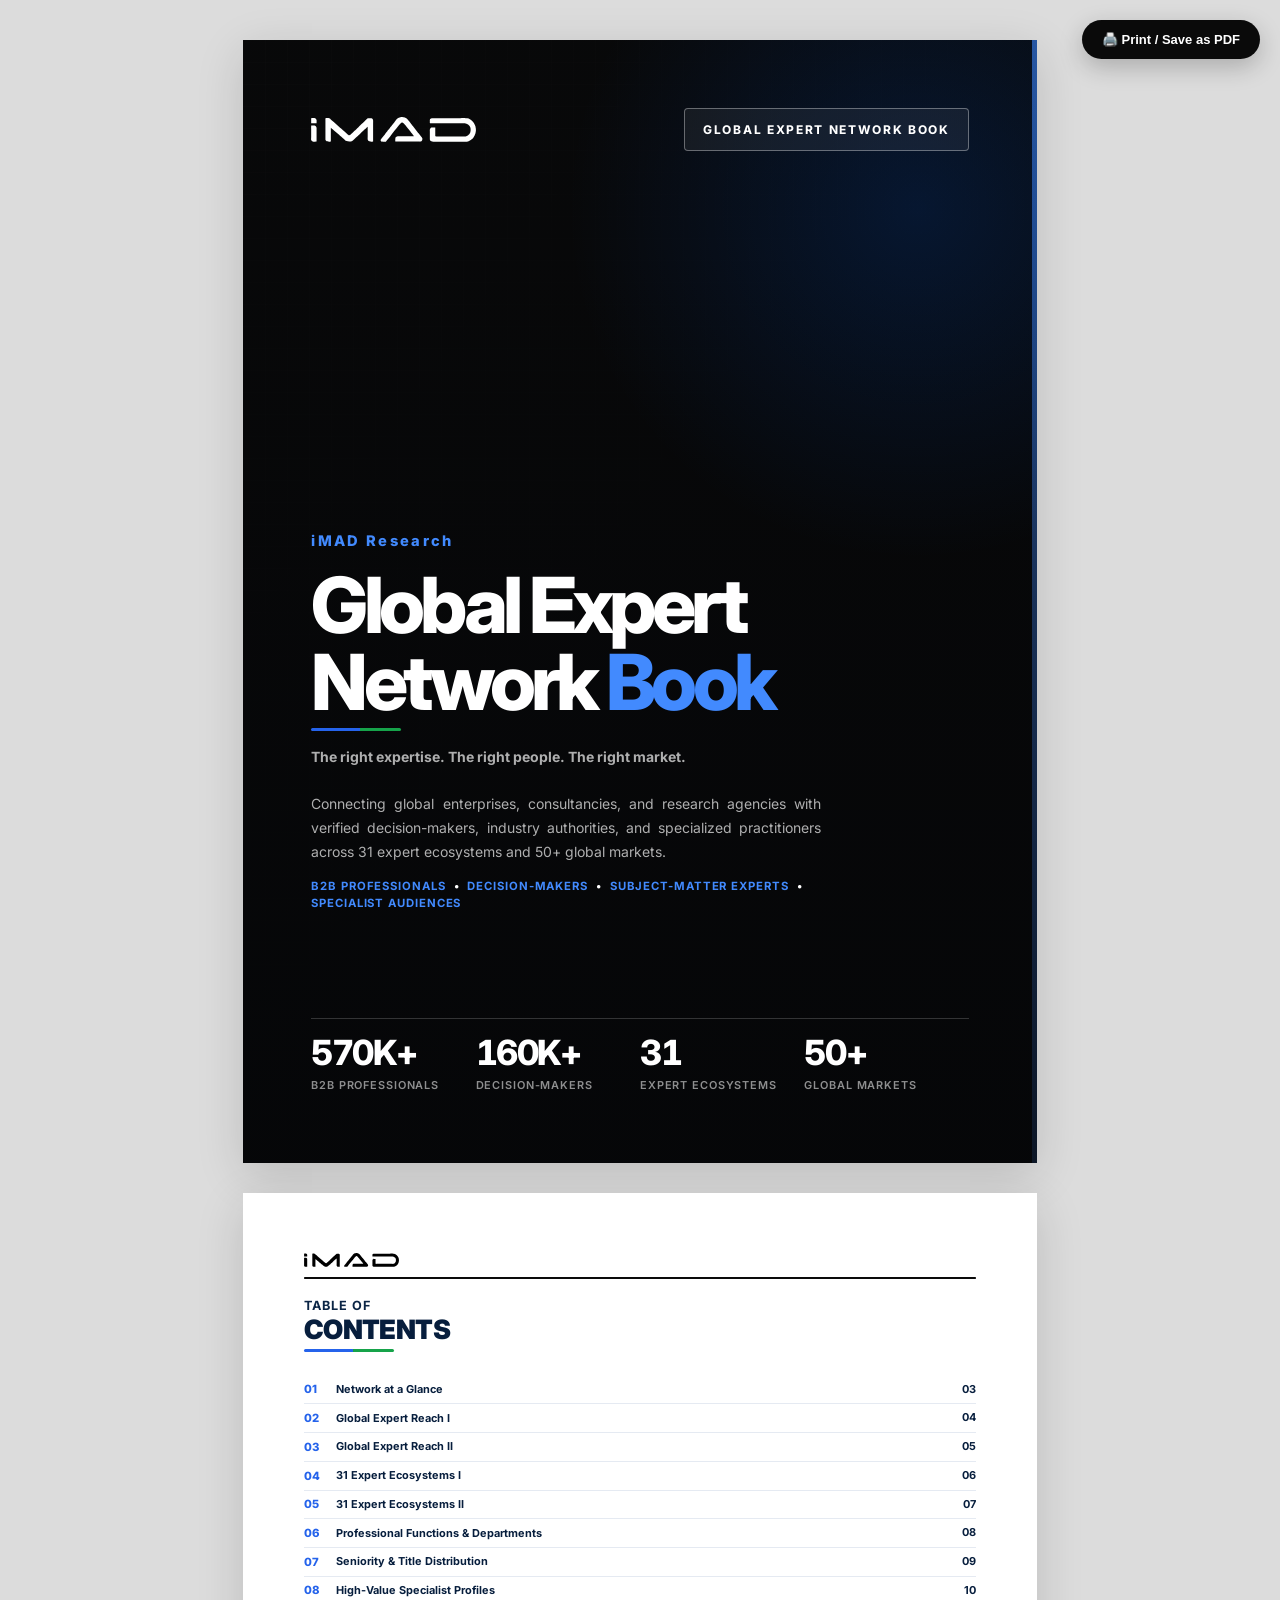
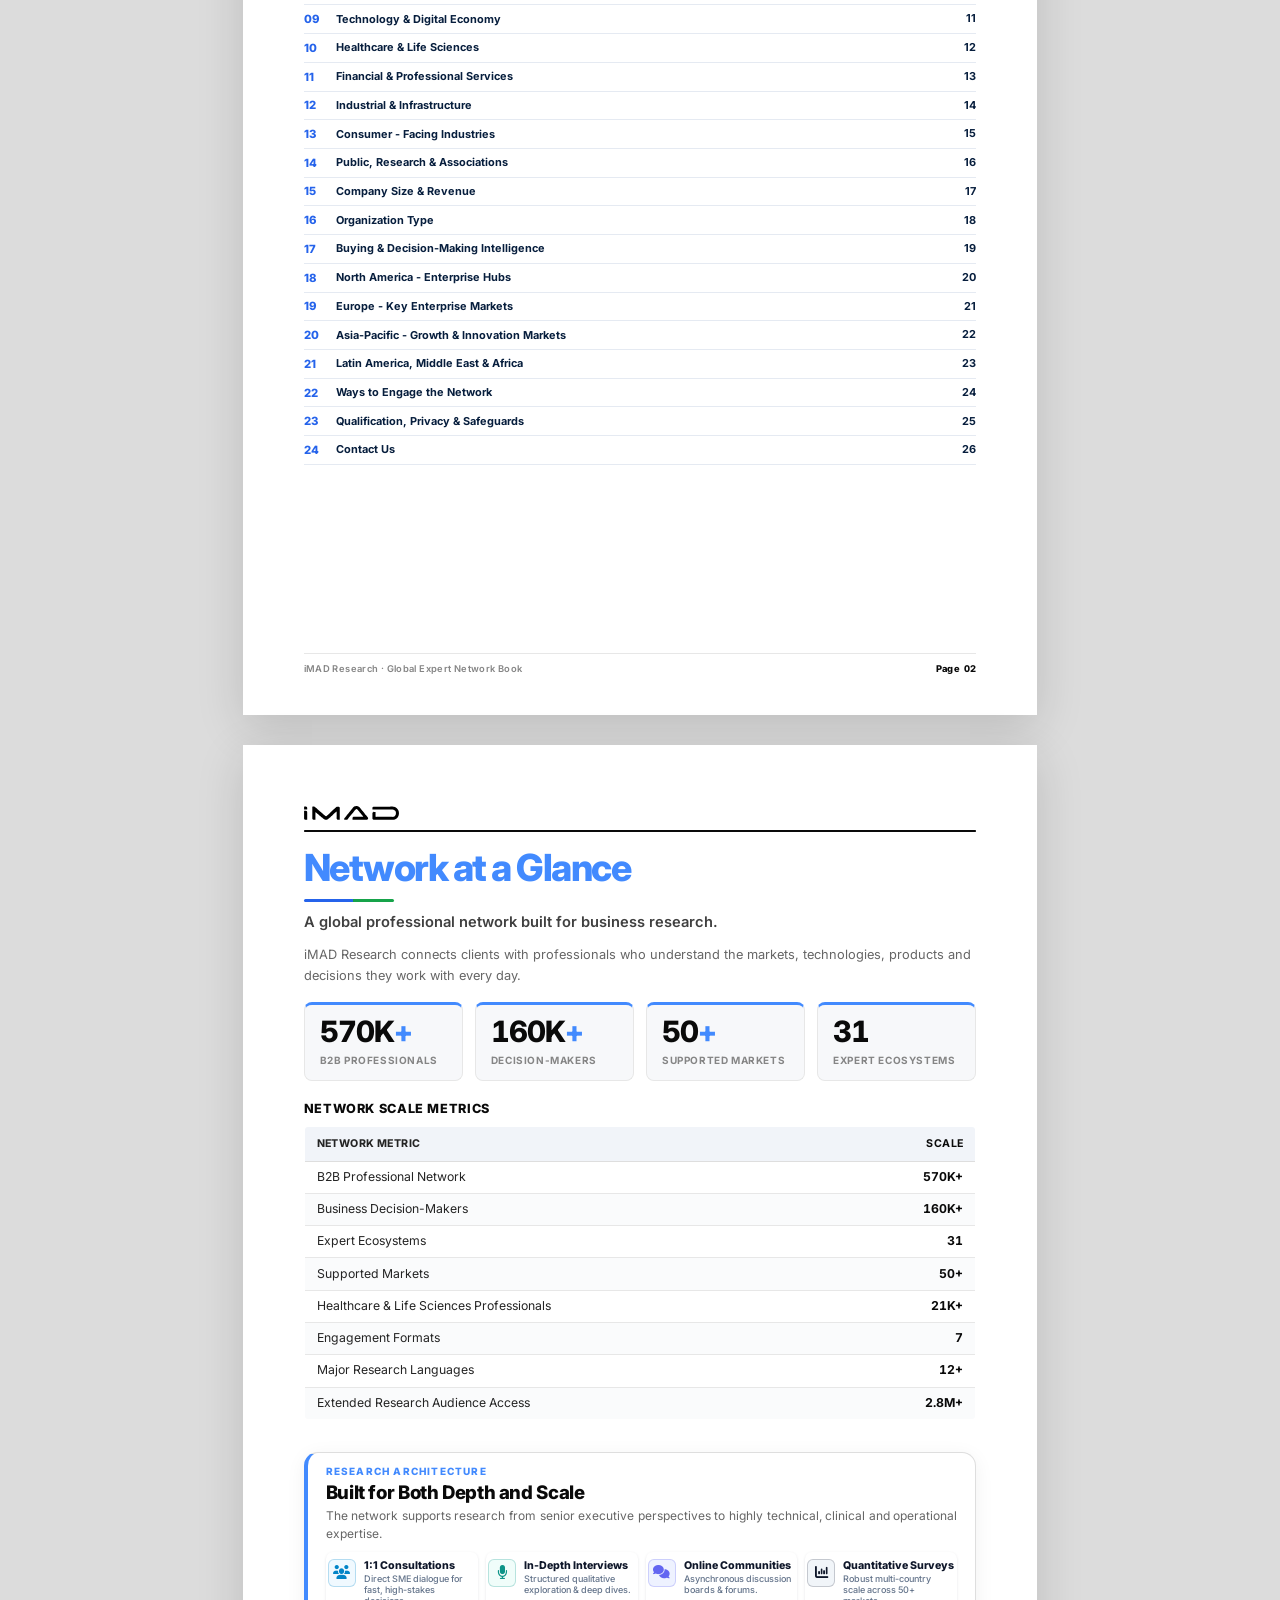
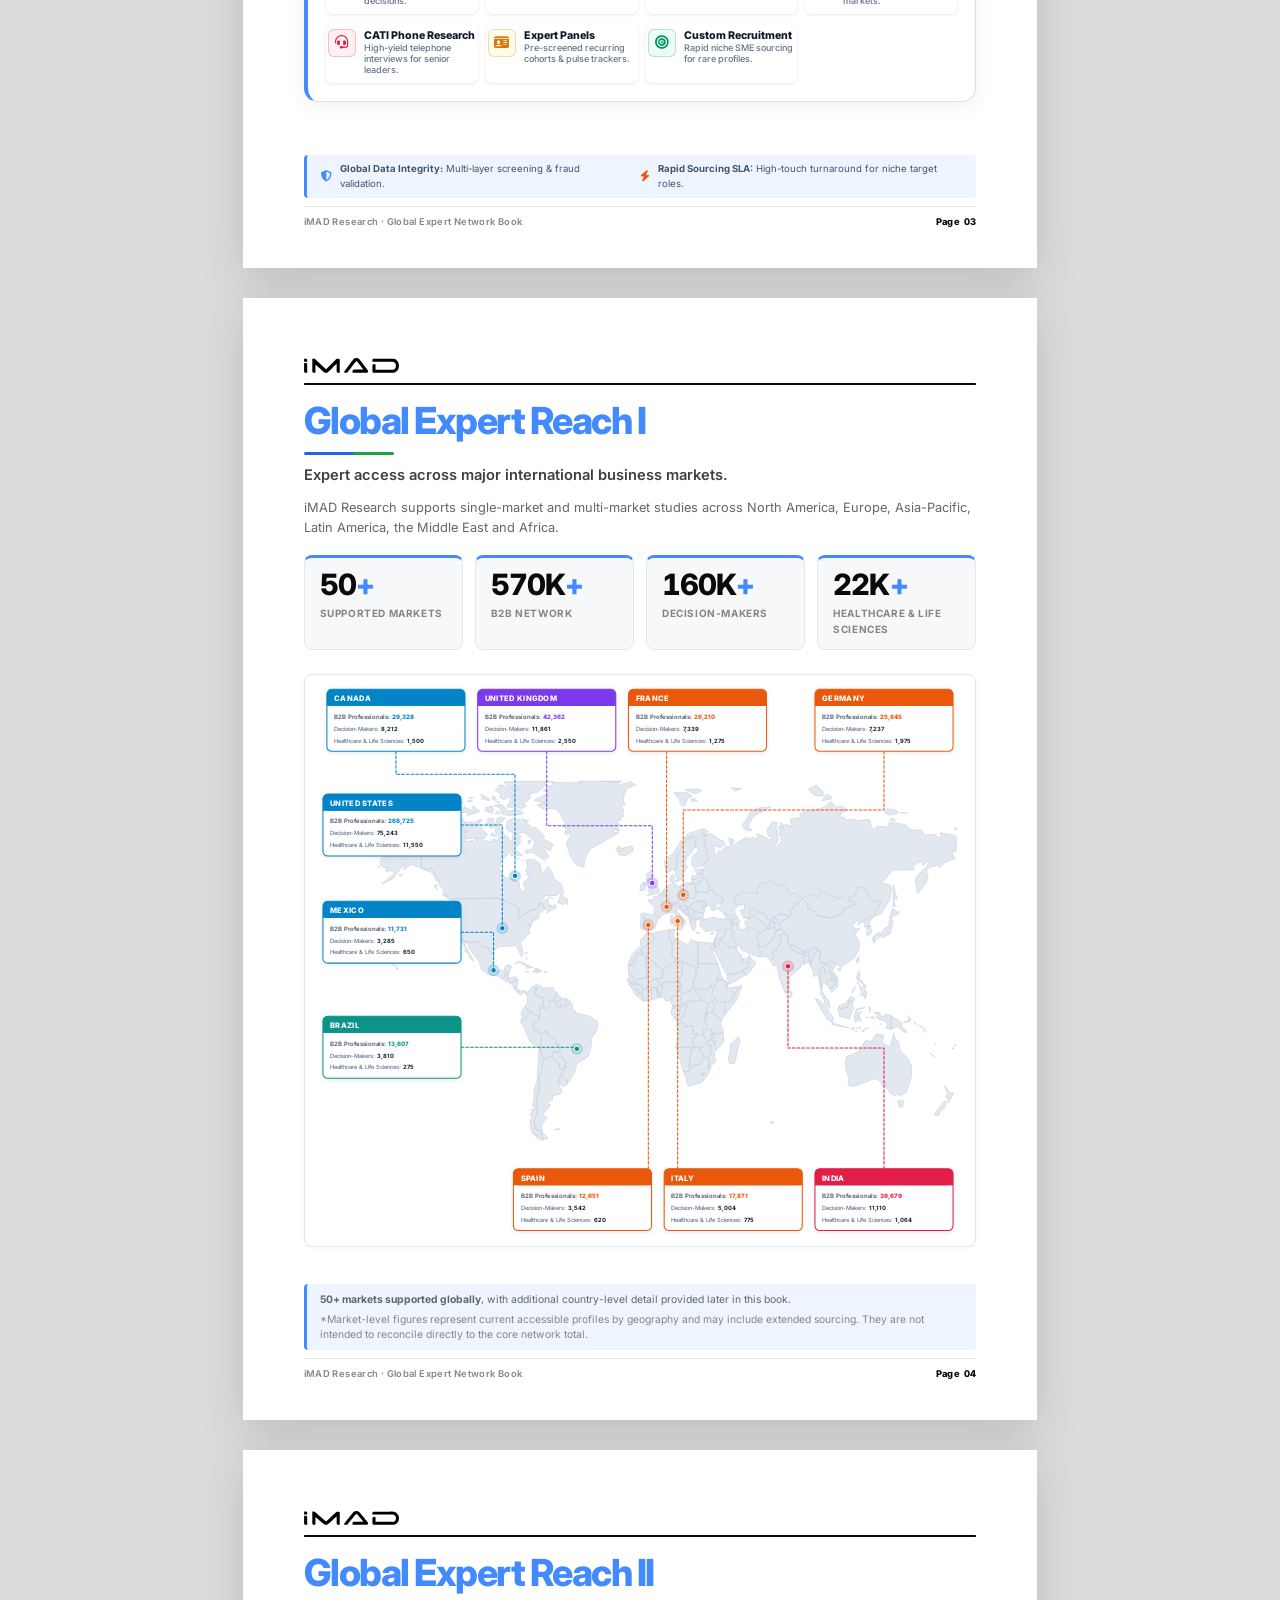
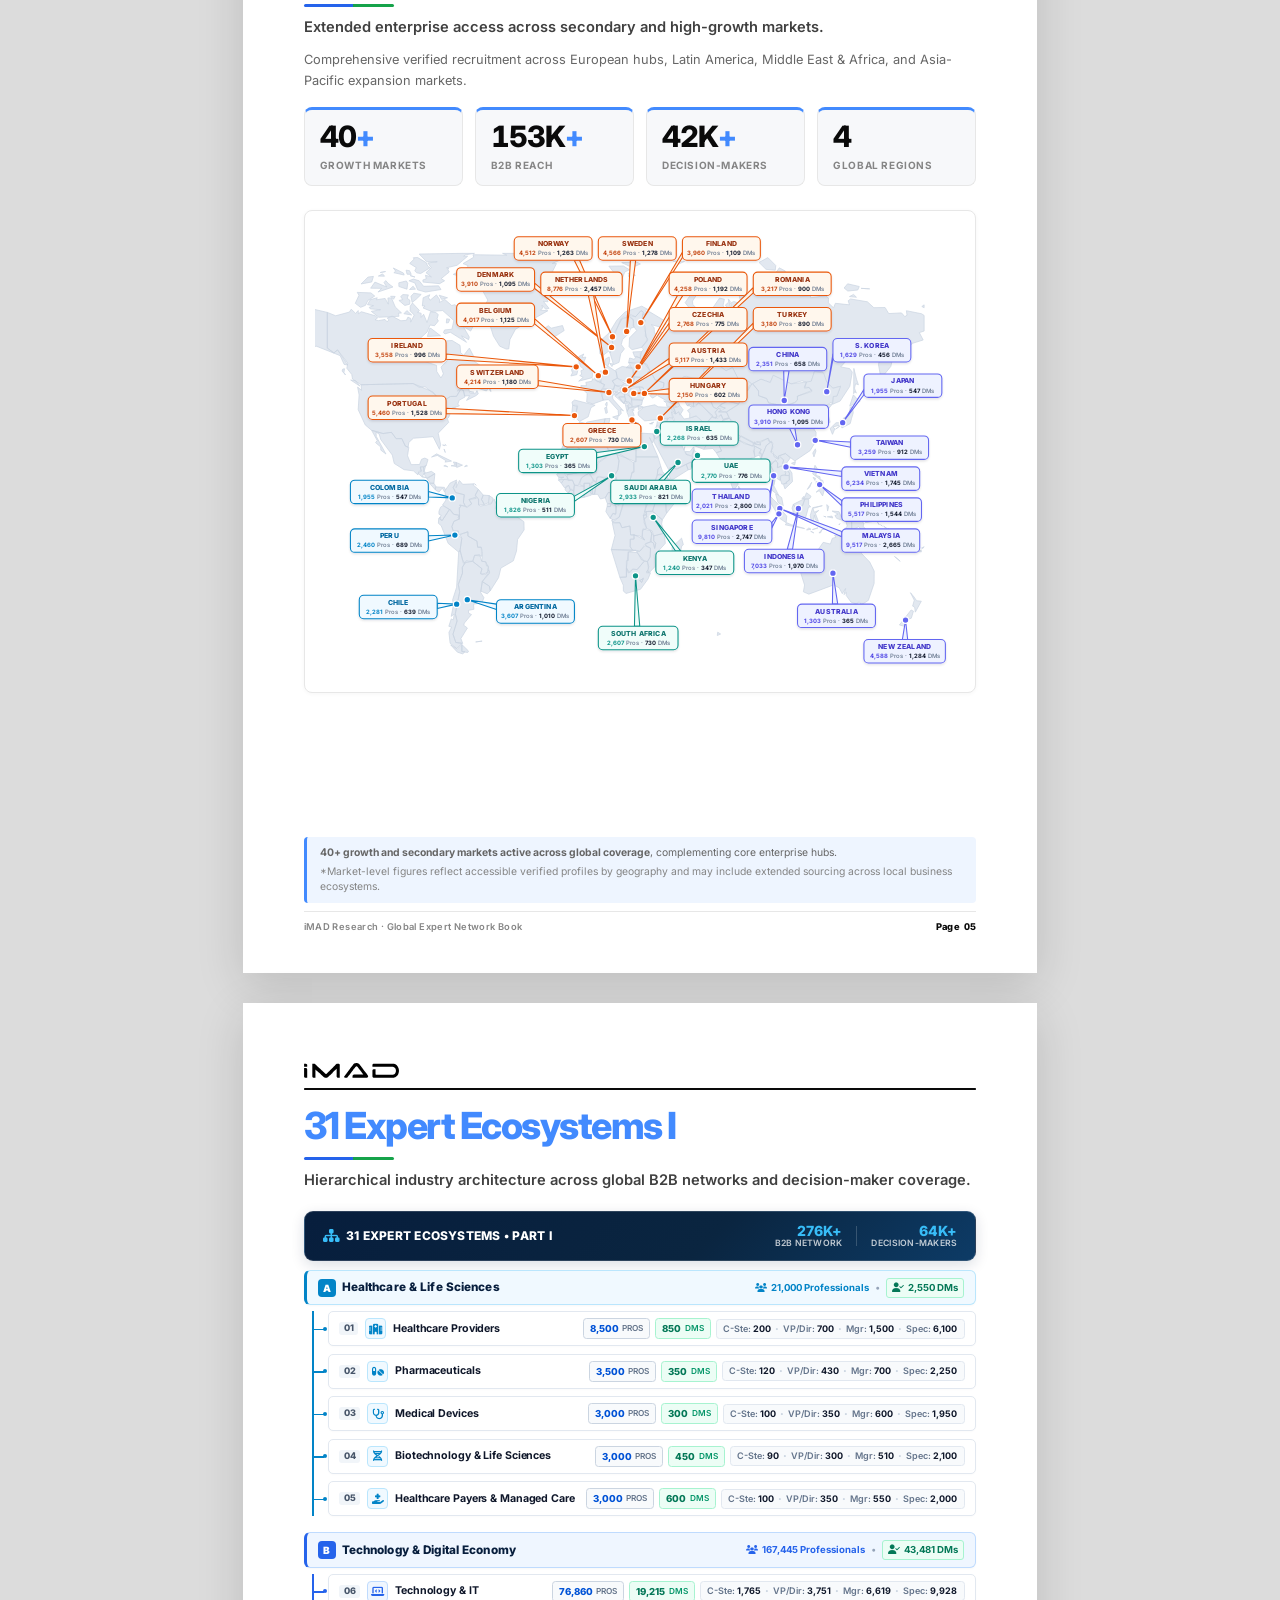
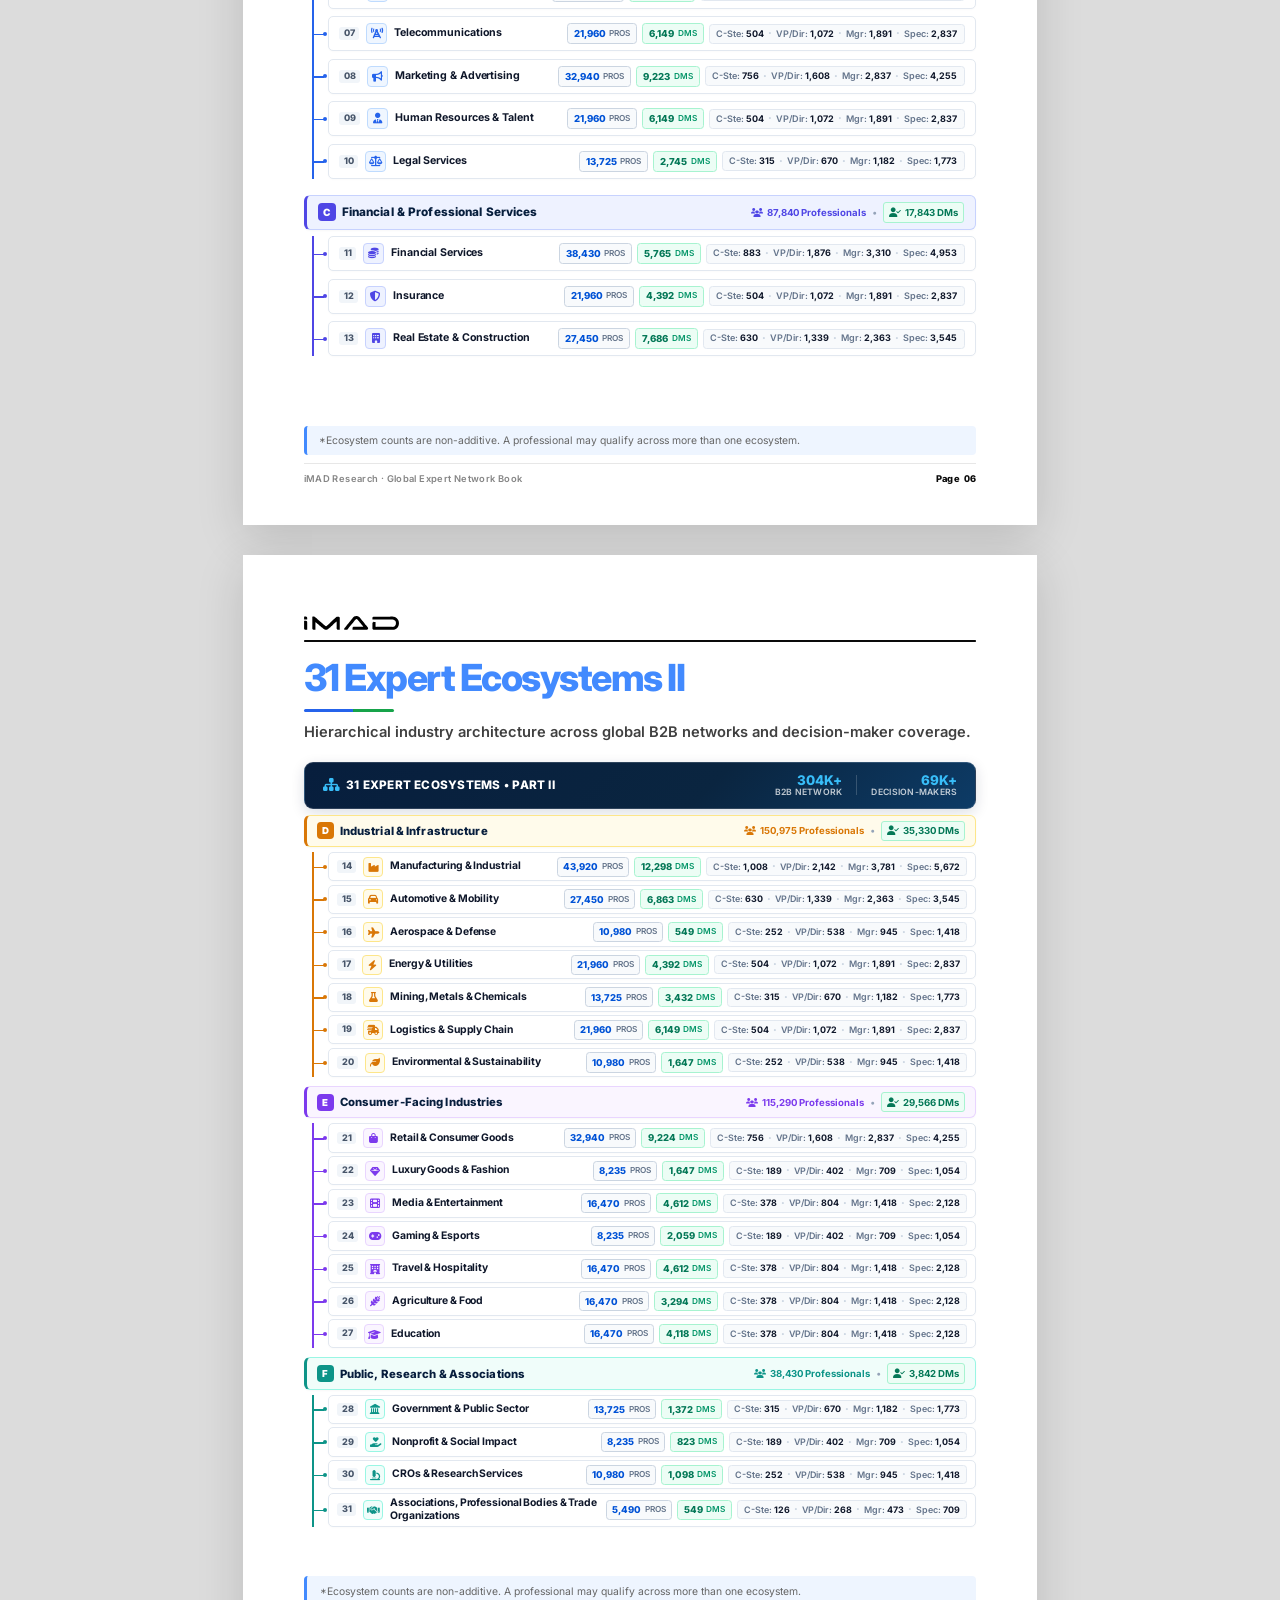
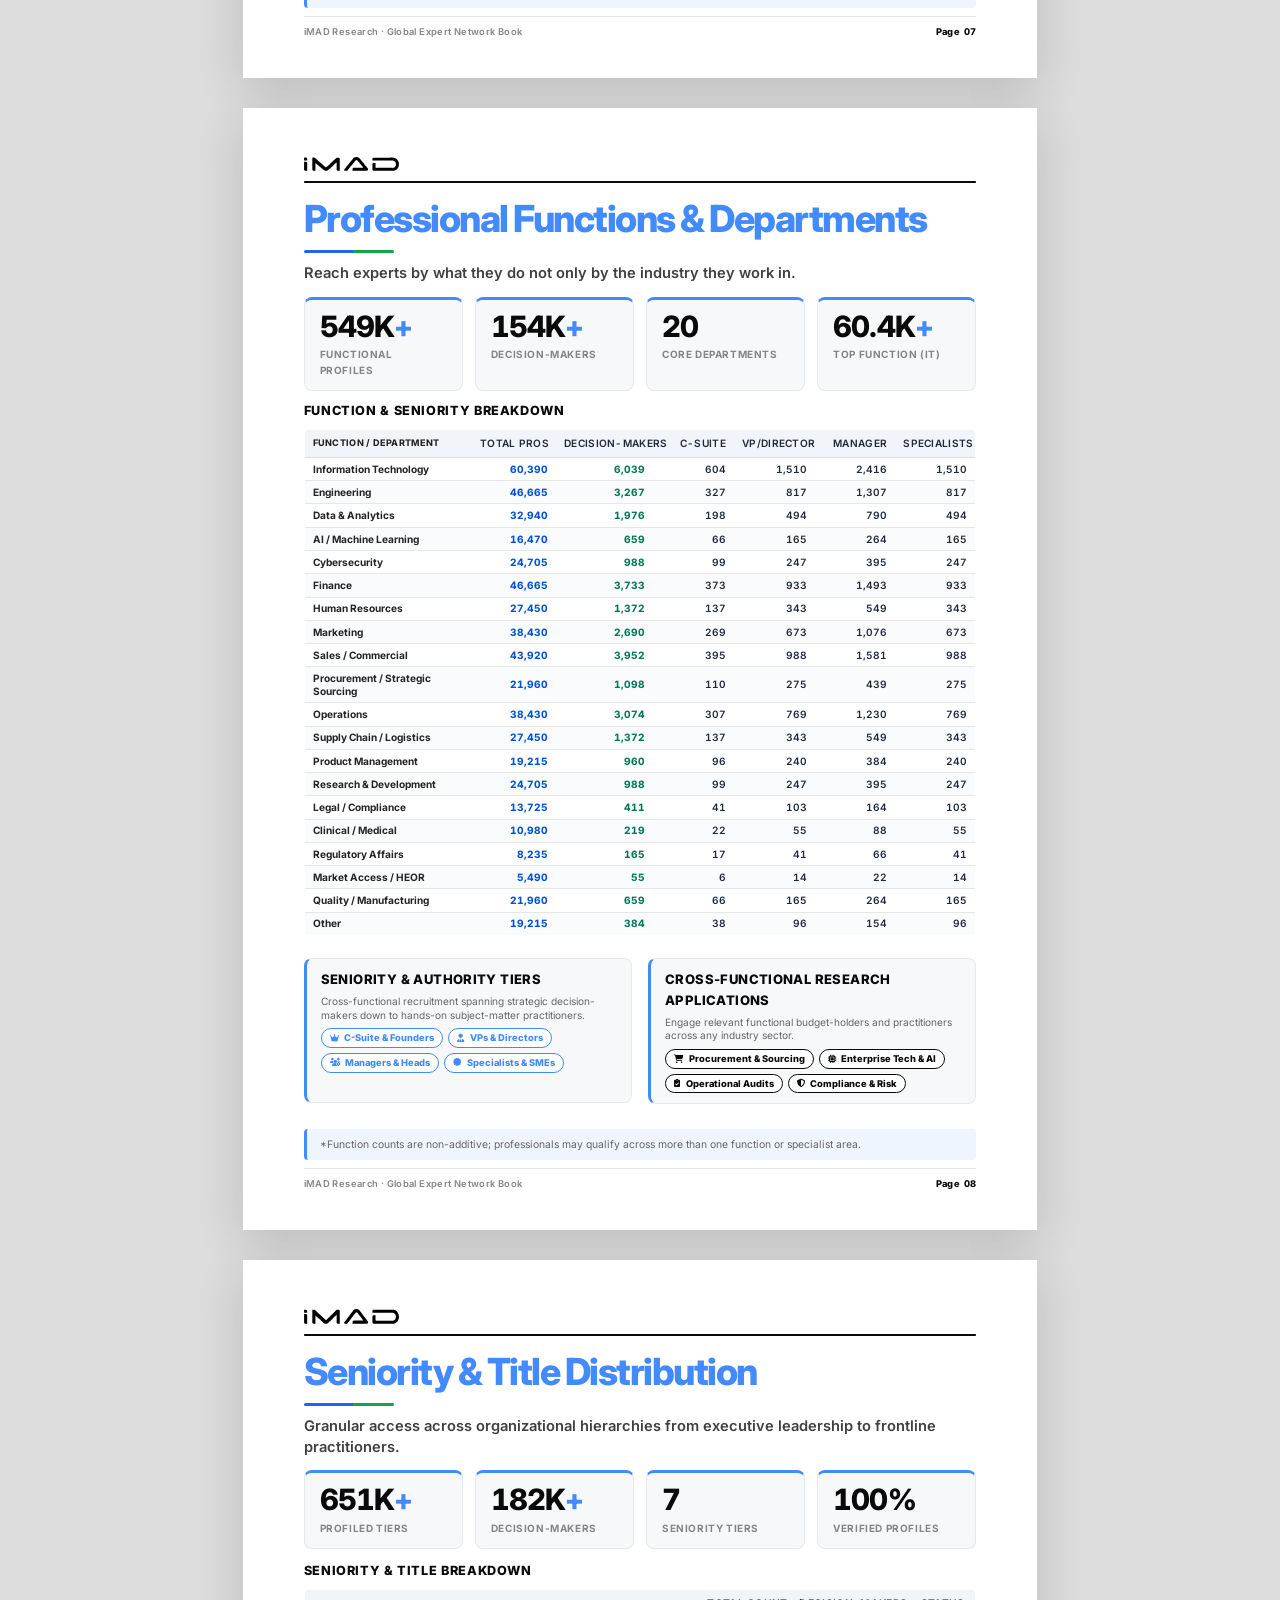
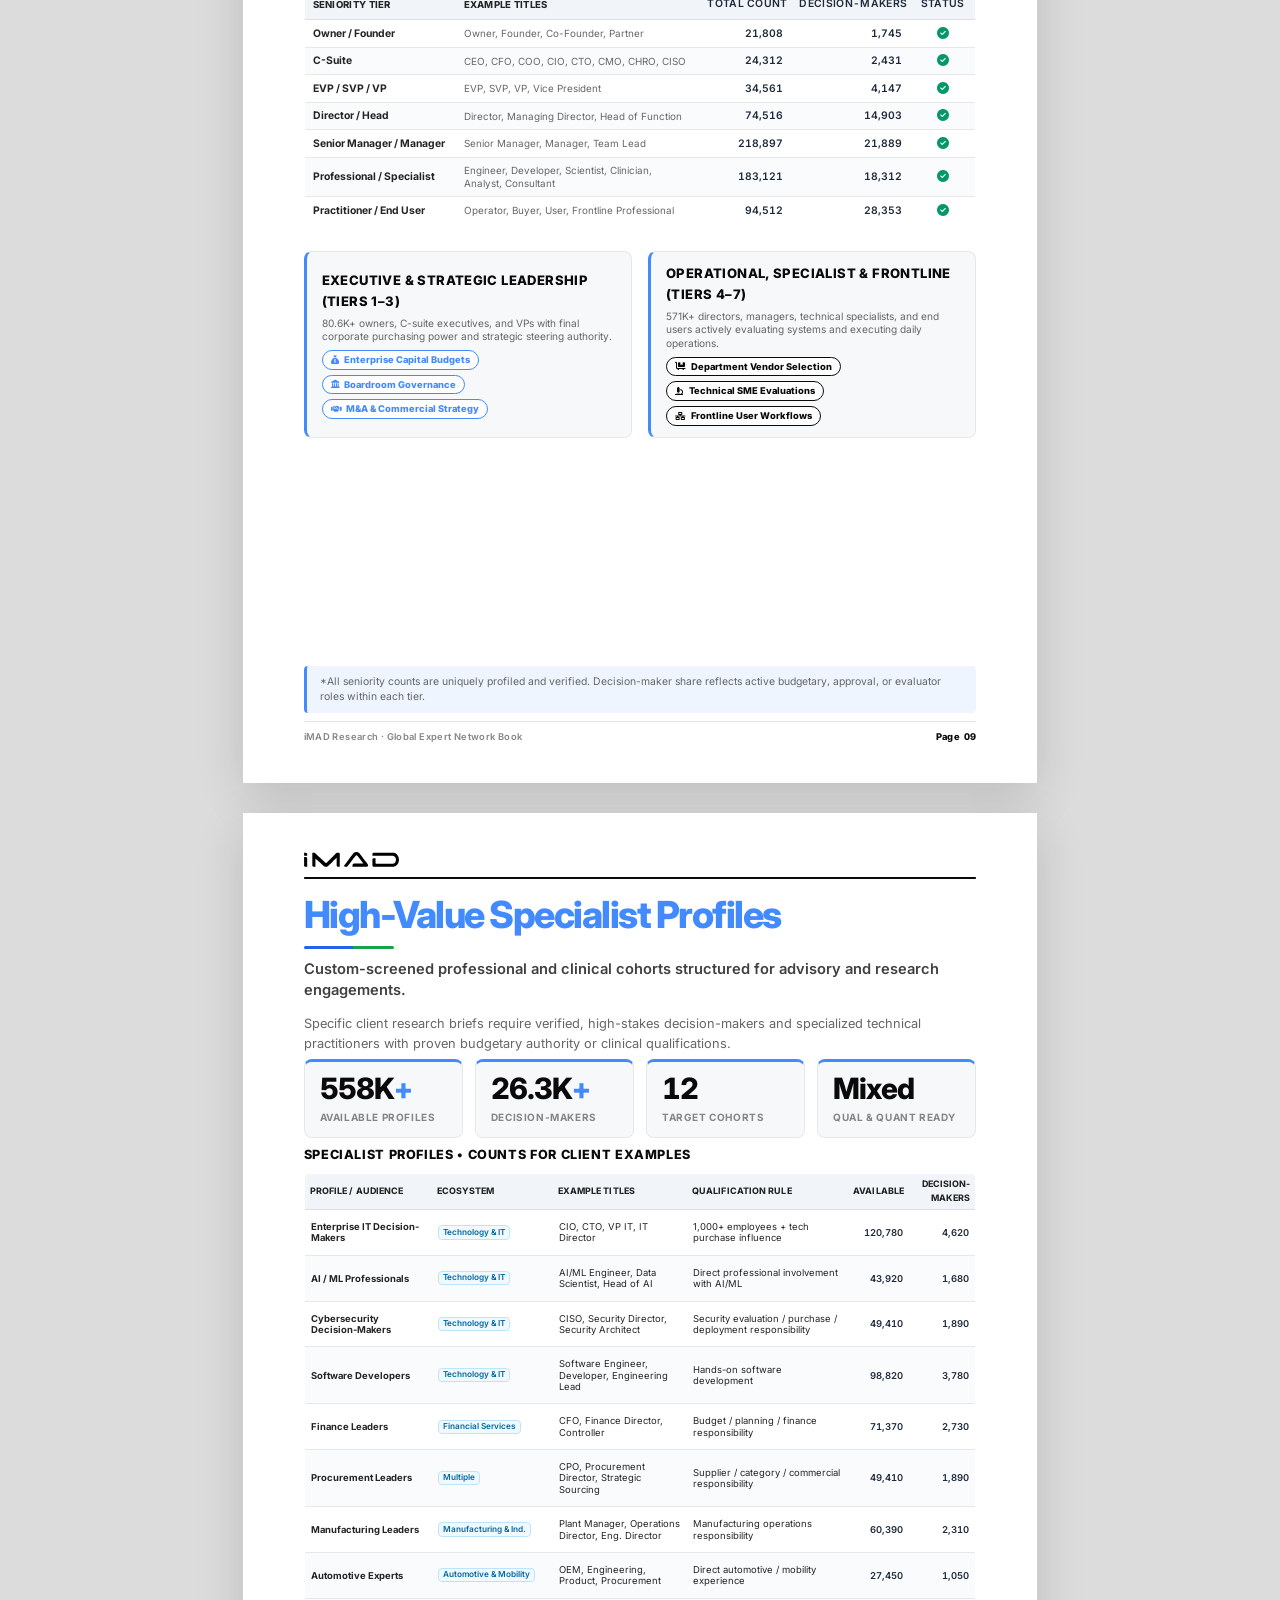
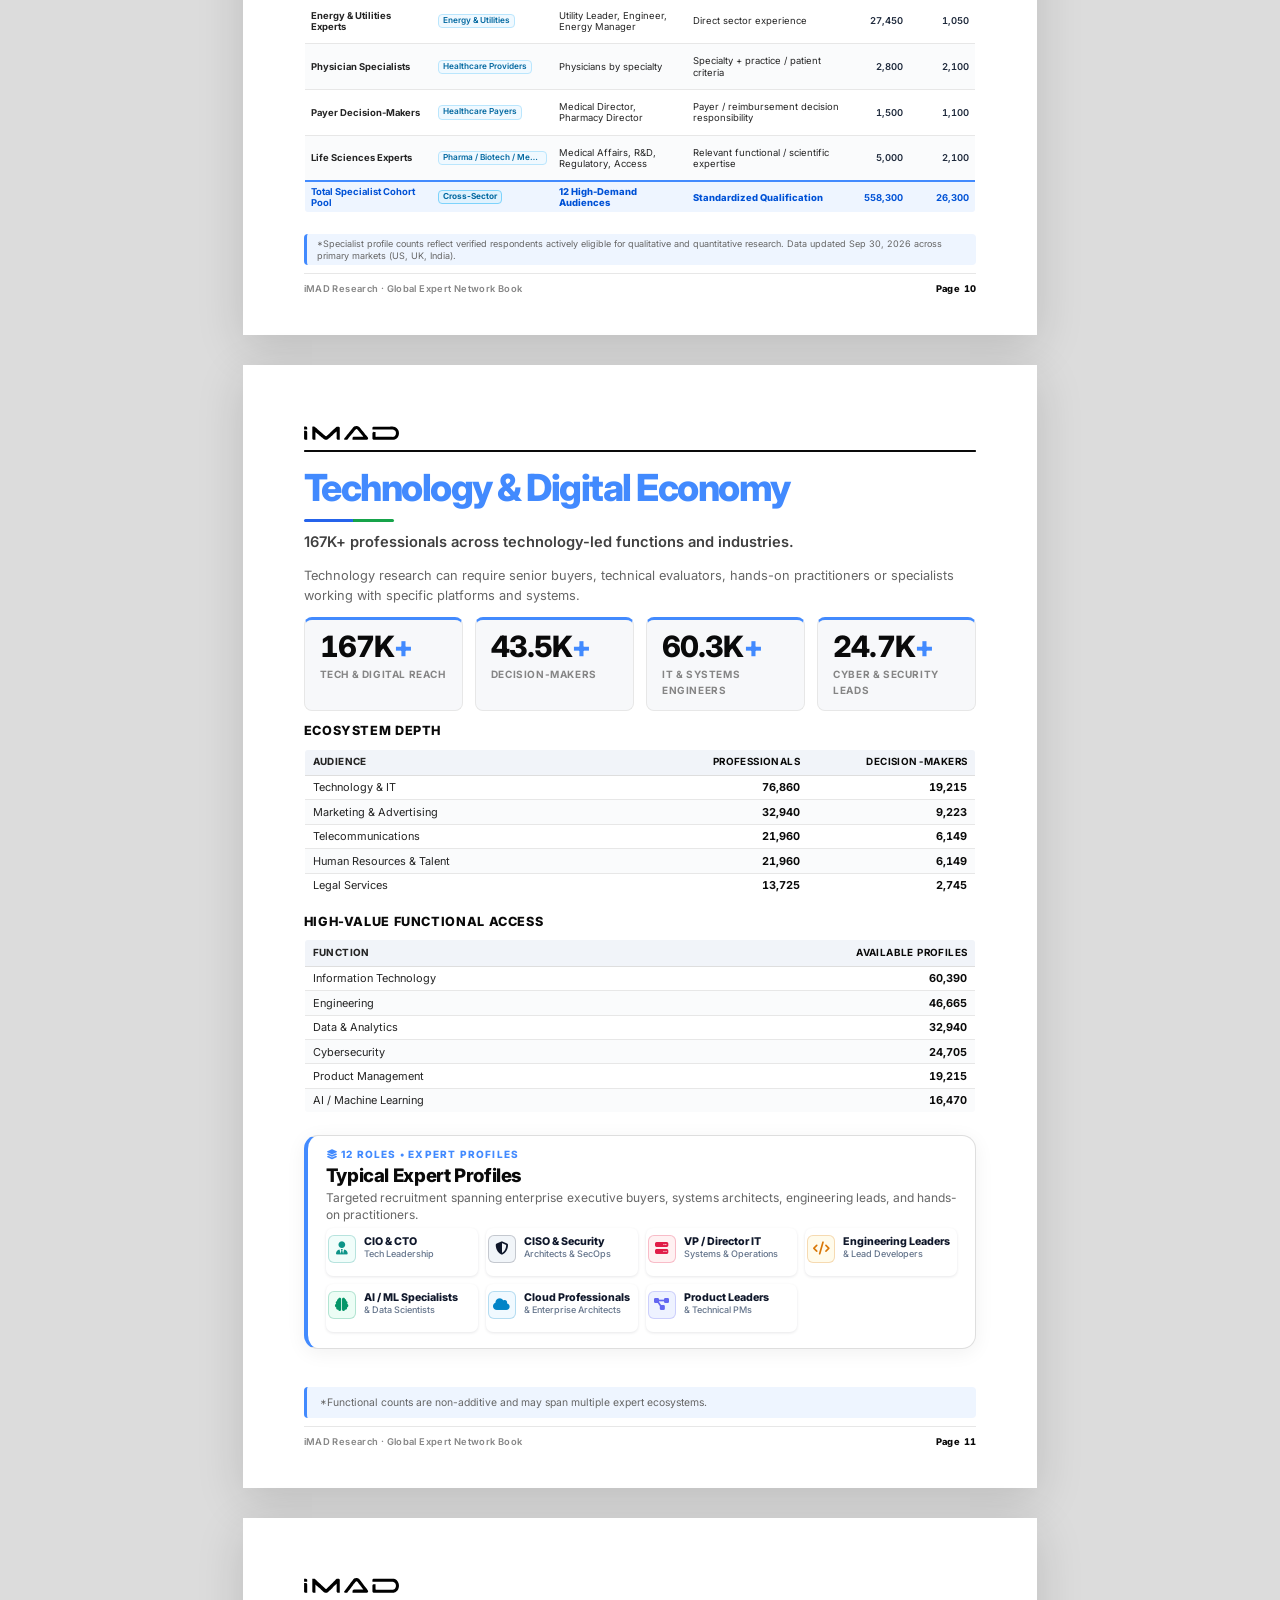
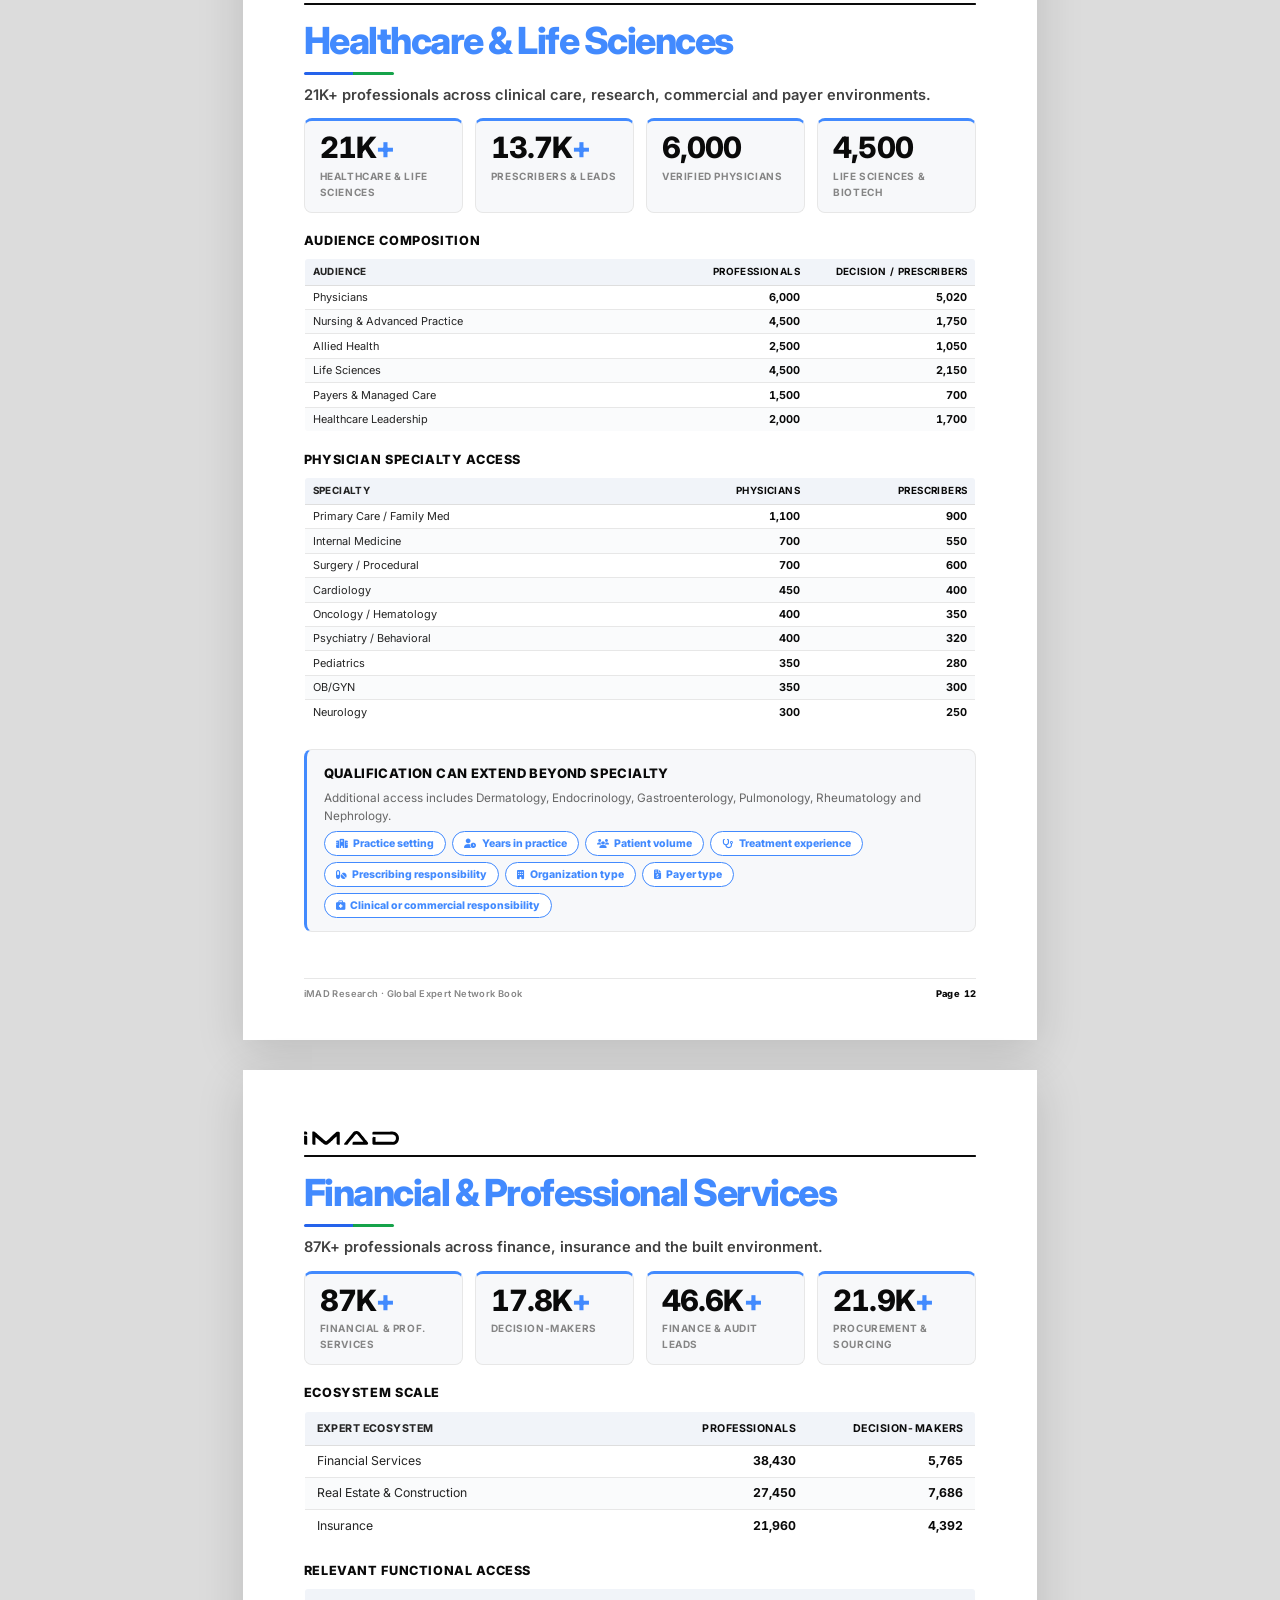
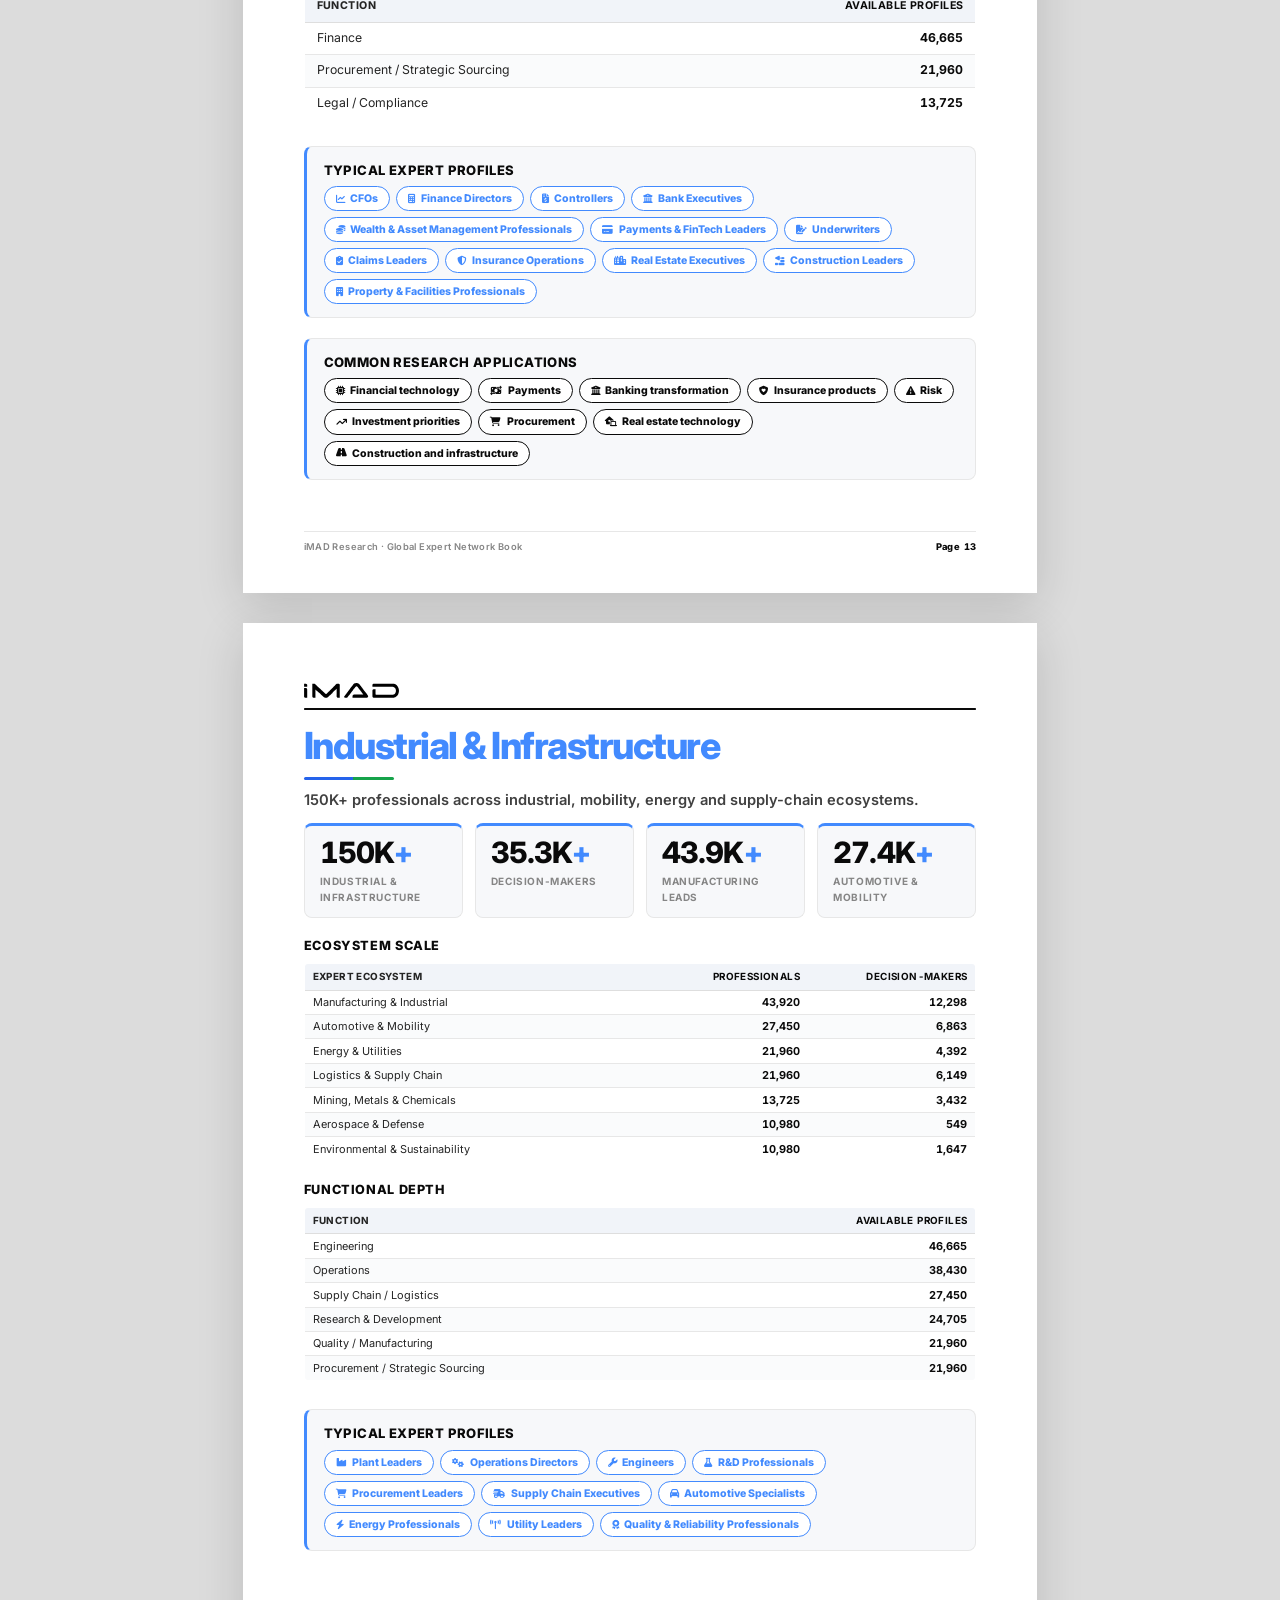
==== commit e824adca: "refactor: remove decision-maker percentage metrics and share displays from index.html" ====
--- a/index.html
+++ b/index.html
@@ -319,10 +319,6 @@
             <tr>
               <td>Business Decision-Makers</td>
               <td class="num-col">160K+</td>
-            </tr>
-            <tr>
-              <td>Decision-Maker Share</td>
-              <td class="num-col">28%</td>
             </tr>
             <tr>
               <td>Expert Ecosystems</td>
@@ -1765,11 +1761,7 @@
               <span class="trs-val">64K+</span>
               <span class="trs-lbl">Decision-Makers</span>
             </div>
-            <div class="trs-divider"></div>
-            <div class="trs-item">
-              <span class="trs-val">23.1%</span>
-              <span class="trs-lbl">DM Share</span>
-            </div>
+            
           </div>
         </div>
 
@@ -1786,7 +1778,7 @@
               <div class="tch-totals">
                 <span class="tch-tot-pros"><i class="fa-solid fa-users"></i> 21,000 Professionals</span>
                 <span class="tch-tot-sep">&bull;</span>
-                <span class="tch-tot-dms"><i class="fa-solid fa-user-check"></i> 2,550 DMs (12.1%)</span>
+                <span class="tch-tot-dms"><i class="fa-solid fa-user-check"></i> 2,550 DMs</span>
               </div>
             </div>
             <div class="tree-branch-stem">
@@ -1807,7 +1799,6 @@
                     <div class="leaf-kpi leaf-kpi-dms">
                       <span class="lk-num">850</span>
                       <span class="lk-lbl">DMs</span>
-                      <span class="lk-pct">10.0%</span>
                     </div>
                     <div class="leaf-seniority-chips">
                       <span class="chip-item"><span class="chip-tier">C-Ste:</span> <b>200</b></span>
@@ -1838,7 +1829,6 @@
                     <div class="leaf-kpi leaf-kpi-dms">
                       <span class="lk-num">350</span>
                       <span class="lk-lbl">DMs</span>
-                      <span class="lk-pct">10.0%</span>
                     </div>
                     <div class="leaf-seniority-chips">
                       <span class="chip-item"><span class="chip-tier">C-Ste:</span> <b>120</b></span>
@@ -1869,7 +1859,6 @@
                     <div class="leaf-kpi leaf-kpi-dms">
                       <span class="lk-num">300</span>
                       <span class="lk-lbl">DMs</span>
-                      <span class="lk-pct">10.0%</span>
                     </div>
                     <div class="leaf-seniority-chips">
                       <span class="chip-item"><span class="chip-tier">C-Ste:</span> <b>100</b></span>
@@ -1900,7 +1889,6 @@
                     <div class="leaf-kpi leaf-kpi-dms">
                       <span class="lk-num">450</span>
                       <span class="lk-lbl">DMs</span>
-                      <span class="lk-pct">15.0%</span>
                     </div>
                     <div class="leaf-seniority-chips">
                       <span class="chip-item"><span class="chip-tier">C-Ste:</span> <b>90</b></span>
@@ -1931,7 +1919,6 @@
                     <div class="leaf-kpi leaf-kpi-dms">
                       <span class="lk-num">600</span>
                       <span class="lk-lbl">DMs</span>
-                      <span class="lk-pct">20.0%</span>
                     </div>
                     <div class="leaf-seniority-chips">
                       <span class="chip-item"><span class="chip-tier">C-Ste:</span> <b>100</b></span>
@@ -1959,7 +1946,7 @@
               <div class="tch-totals">
                 <span class="tch-tot-pros"><i class="fa-solid fa-users"></i> 167,445 Professionals</span>
                 <span class="tch-tot-sep">&bull;</span>
-                <span class="tch-tot-dms"><i class="fa-solid fa-user-check"></i> 43,481 DMs (26.0%)</span>
+                <span class="tch-tot-dms"><i class="fa-solid fa-user-check"></i> 43,481 DMs</span>
               </div>
             </div>
             <div class="tree-branch-stem">
@@ -1980,7 +1967,6 @@
                     <div class="leaf-kpi leaf-kpi-dms">
                       <span class="lk-num">19,215</span>
                       <span class="lk-lbl">DMs</span>
-                      <span class="lk-pct">25.0%</span>
                     </div>
                     <div class="leaf-seniority-chips">
                       <span class="chip-item"><span class="chip-tier">C-Ste:</span> <b>1,765</b></span>
@@ -2011,7 +1997,6 @@
                     <div class="leaf-kpi leaf-kpi-dms">
                       <span class="lk-num">6,149</span>
                       <span class="lk-lbl">DMs</span>
-                      <span class="lk-pct">28.0%</span>
                     </div>
                     <div class="leaf-seniority-chips">
                       <span class="chip-item"><span class="chip-tier">C-Ste:</span> <b>504</b></span>
@@ -2042,7 +2027,6 @@
                     <div class="leaf-kpi leaf-kpi-dms">
                       <span class="lk-num">9,223</span>
                       <span class="lk-lbl">DMs</span>
-                      <span class="lk-pct">28.0%</span>
                     </div>
                     <div class="leaf-seniority-chips">
                       <span class="chip-item"><span class="chip-tier">C-Ste:</span> <b>756</b></span>
@@ -2073,7 +2057,6 @@
                     <div class="leaf-kpi leaf-kpi-dms">
                       <span class="lk-num">6,149</span>
                       <span class="lk-lbl">DMs</span>
-                      <span class="lk-pct">28.0%</span>
                     </div>
                     <div class="leaf-seniority-chips">
                       <span class="chip-item"><span class="chip-tier">C-Ste:</span> <b>504</b></span>
@@ -2104,7 +2087,6 @@
                     <div class="leaf-kpi leaf-kpi-dms">
                       <span class="lk-num">2,745</span>
                       <span class="lk-lbl">DMs</span>
-                      <span class="lk-pct">20.0%</span>
                     </div>
                     <div class="leaf-seniority-chips">
                       <span class="chip-item"><span class="chip-tier">C-Ste:</span> <b>315</b></span>
@@ -2132,7 +2114,7 @@
               <div class="tch-totals">
                 <span class="tch-tot-pros"><i class="fa-solid fa-users"></i> 87,840 Professionals</span>
                 <span class="tch-tot-sep">&bull;</span>
-                <span class="tch-tot-dms"><i class="fa-solid fa-user-check"></i> 17,843 DMs (20.3%)</span>
+                <span class="tch-tot-dms"><i class="fa-solid fa-user-check"></i> 17,843 DMs</span>
               </div>
             </div>
             <div class="tree-branch-stem">
@@ -2153,7 +2135,6 @@
                     <div class="leaf-kpi leaf-kpi-dms">
                       <span class="lk-num">5,765</span>
                       <span class="lk-lbl">DMs</span>
-                      <span class="lk-pct">15.0%</span>
                     </div>
                     <div class="leaf-seniority-chips">
                       <span class="chip-item"><span class="chip-tier">C-Ste:</span> <b>883</b></span>
@@ -2184,7 +2165,6 @@
                     <div class="leaf-kpi leaf-kpi-dms">
                       <span class="lk-num">4,392</span>
                       <span class="lk-lbl">DMs</span>
-                      <span class="lk-pct">20.0%</span>
                     </div>
                     <div class="leaf-seniority-chips">
                       <span class="chip-item"><span class="chip-tier">C-Ste:</span> <b>504</b></span>
@@ -2215,7 +2195,6 @@
                     <div class="leaf-kpi leaf-kpi-dms">
                       <span class="lk-num">7,686</span>
                       <span class="lk-lbl">DMs</span>
-                      <span class="lk-pct">28.0%</span>
                     </div>
                     <div class="leaf-seniority-chips">
                       <span class="chip-item"><span class="chip-tier">C-Ste:</span> <b>630</b></span>
@@ -2279,11 +2258,7 @@
               <span class="trs-val">69K+</span>
               <span class="trs-lbl">Decision-Makers</span>
             </div>
-            <div class="trs-divider"></div>
-            <div class="trs-item">
-              <span class="trs-val">22.6%</span>
-              <span class="trs-lbl">DM Share</span>
-            </div>
+            
           </div>
         </div>
 
@@ -2300,7 +2275,7 @@
               <div class="tch-totals">
                 <span class="tch-tot-pros"><i class="fa-solid fa-users"></i> 150,975 Professionals</span>
                 <span class="tch-tot-sep">&bull;</span>
-                <span class="tch-tot-dms"><i class="fa-solid fa-user-check"></i> 35,330 DMs (23.4%)</span>
+                <span class="tch-tot-dms"><i class="fa-solid fa-user-check"></i> 35,330 DMs</span>
               </div>
             </div>
             <div class="tree-branch-stem">
@@ -2321,7 +2296,6 @@
                     <div class="leaf-kpi leaf-kpi-dms">
                       <span class="lk-num">12,298</span>
                       <span class="lk-lbl">DMs</span>
-                      <span class="lk-pct">28.0%</span>
                     </div>
                     <div class="leaf-seniority-chips">
                       <span class="chip-item"><span class="chip-tier">C-Ste:</span> <b>1,008</b></span>
@@ -2352,7 +2326,6 @@
                     <div class="leaf-kpi leaf-kpi-dms">
                       <span class="lk-num">6,863</span>
                       <span class="lk-lbl">DMs</span>
-                      <span class="lk-pct">25.0%</span>
                     </div>
                     <div class="leaf-seniority-chips">
                       <span class="chip-item"><span class="chip-tier">C-Ste:</span> <b>630</b></span>
@@ -2383,7 +2356,6 @@
                     <div class="leaf-kpi leaf-kpi-dms">
                       <span class="lk-num">549</span>
                       <span class="lk-lbl">DMs</span>
-                      <span class="lk-pct">5.0%</span>
                     </div>
                     <div class="leaf-seniority-chips">
                       <span class="chip-item"><span class="chip-tier">C-Ste:</span> <b>252</b></span>
@@ -2414,7 +2386,6 @@
                     <div class="leaf-kpi leaf-kpi-dms">
                       <span class="lk-num">4,392</span>
                       <span class="lk-lbl">DMs</span>
-                      <span class="lk-pct">20.0%</span>
                     </div>
                     <div class="leaf-seniority-chips">
                       <span class="chip-item"><span class="chip-tier">C-Ste:</span> <b>504</b></span>
@@ -2445,7 +2416,6 @@
                     <div class="leaf-kpi leaf-kpi-dms">
                       <span class="lk-num">3,432</span>
                       <span class="lk-lbl">DMs</span>
-                      <span class="lk-pct">25.0%</span>
                     </div>
                     <div class="leaf-seniority-chips">
                       <span class="chip-item"><span class="chip-tier">C-Ste:</span> <b>315</b></span>
@@ -2476,7 +2446,6 @@
                     <div class="leaf-kpi leaf-kpi-dms">
                       <span class="lk-num">6,149</span>
                       <span class="lk-lbl">DMs</span>
-                      <span class="lk-pct">28.0%</span>
                     </div>
                     <div class="leaf-seniority-chips">
                       <span class="chip-item"><span class="chip-tier">C-Ste:</span> <b>504</b></span>
@@ -2507,7 +2476,6 @@
                     <div class="leaf-kpi leaf-kpi-dms">
                       <span class="lk-num">1,647</span>
                       <span class="lk-lbl">DMs</span>
-                      <span class="lk-pct">15.0%</span>
                     </div>
                     <div class="leaf-seniority-chips">
                       <span class="chip-item"><span class="chip-tier">C-Ste:</span> <b>252</b></span>
@@ -2535,7 +2503,7 @@
               <div class="tch-totals">
                 <span class="tch-tot-pros"><i class="fa-solid fa-users"></i> 115,290 Professionals</span>
                 <span class="tch-tot-sep">&bull;</span>
-                <span class="tch-tot-dms"><i class="fa-solid fa-user-check"></i> 29,566 DMs (25.6%)</span>
+                <span class="tch-tot-dms"><i class="fa-solid fa-user-check"></i> 29,566 DMs</span>
               </div>
             </div>
             <div class="tree-branch-stem">
@@ -2556,7 +2524,6 @@
                     <div class="leaf-kpi leaf-kpi-dms">
                       <span class="lk-num">9,224</span>
                       <span class="lk-lbl">DMs</span>
-                      <span class="lk-pct">28.0%</span>
                     </div>
                     <div class="leaf-seniority-chips">
                       <span class="chip-item"><span class="chip-tier">C-Ste:</span> <b>756</b></span>
@@ -2587,7 +2554,6 @@
                     <div class="leaf-kpi leaf-kpi-dms">
                       <span class="lk-num">1,647</span>
                       <span class="lk-lbl">DMs</span>
-                      <span class="lk-pct">20.0%</span>
                     </div>
                     <div class="leaf-seniority-chips">
                       <span class="chip-item"><span class="chip-tier">C-Ste:</span> <b>189</b></span>
@@ -2618,7 +2584,6 @@
                     <div class="leaf-kpi leaf-kpi-dms">
                       <span class="lk-num">4,612</span>
                       <span class="lk-lbl">DMs</span>
-                      <span class="lk-pct">28.0%</span>
                     </div>
                     <div class="leaf-seniority-chips">
                       <span class="chip-item"><span class="chip-tier">C-Ste:</span> <b>378</b></span>
@@ -2649,7 +2614,6 @@
                     <div class="leaf-kpi leaf-kpi-dms">
                       <span class="lk-num">2,059</span>
                       <span class="lk-lbl">DMs</span>
-                      <span class="lk-pct">25.0%</span>
                     </div>
                     <div class="leaf-seniority-chips">
                       <span class="chip-item"><span class="chip-tier">C-Ste:</span> <b>189</b></span>
@@ -2680,7 +2644,6 @@
                     <div class="leaf-kpi leaf-kpi-dms">
                       <span class="lk-num">4,612</span>
                       <span class="lk-lbl">DMs</span>
-                      <span class="lk-pct">28.0%</span>
                     </div>
                     <div class="leaf-seniority-chips">
                       <span class="chip-item"><span class="chip-tier">C-Ste:</span> <b>378</b></span>
@@ -2711,7 +2674,6 @@
                     <div class="leaf-kpi leaf-kpi-dms">
                       <span class="lk-num">3,294</span>
                       <span class="lk-lbl">DMs</span>
-                      <span class="lk-pct">20.0%</span>
                     </div>
                     <div class="leaf-seniority-chips">
                       <span class="chip-item"><span class="chip-tier">C-Ste:</span> <b>378</b></span>
@@ -2742,7 +2704,6 @@
                     <div class="leaf-kpi leaf-kpi-dms">
                       <span class="lk-num">4,118</span>
                       <span class="lk-lbl">DMs</span>
-                      <span class="lk-pct">25.0%</span>
                     </div>
                     <div class="leaf-seniority-chips">
                       <span class="chip-item"><span class="chip-tier">C-Ste:</span> <b>378</b></span>
@@ -2770,7 +2731,7 @@
               <div class="tch-totals">
                 <span class="tch-tot-pros"><i class="fa-solid fa-users"></i> 38,430 Professionals</span>
                 <span class="tch-tot-sep">&bull;</span>
-                <span class="tch-tot-dms"><i class="fa-solid fa-user-check"></i> 3,842 DMs (10.0%)</span>
+                <span class="tch-tot-dms"><i class="fa-solid fa-user-check"></i> 3,842 DMs</span>
               </div>
             </div>
             <div class="tree-branch-stem">
@@ -2791,7 +2752,6 @@
                     <div class="leaf-kpi leaf-kpi-dms">
                       <span class="lk-num">1,372</span>
                       <span class="lk-lbl">DMs</span>
-                      <span class="lk-pct">10.0%</span>
                     </div>
                     <div class="leaf-seniority-chips">
                       <span class="chip-item"><span class="chip-tier">C-Ste:</span> <b>315</b></span>
@@ -2822,7 +2782,6 @@
                     <div class="leaf-kpi leaf-kpi-dms">
                       <span class="lk-num">823</span>
                       <span class="lk-lbl">DMs</span>
-                      <span class="lk-pct">10.0%</span>
                     </div>
                     <div class="leaf-seniority-chips">
                       <span class="chip-item"><span class="chip-tier">C-Ste:</span> <b>189</b></span>
@@ -2853,7 +2812,6 @@
                     <div class="leaf-kpi leaf-kpi-dms">
                       <span class="lk-num">1,098</span>
                       <span class="lk-lbl">DMs</span>
-                      <span class="lk-pct">10.0%</span>
                     </div>
                     <div class="leaf-seniority-chips">
                       <span class="chip-item"><span class="chip-tier">C-Ste:</span> <b>252</b></span>
@@ -2884,7 +2842,6 @@
                     <div class="leaf-kpi leaf-kpi-dms">
                       <span class="lk-num">549</span>
                       <span class="lk-lbl">DMs</span>
-                      <span class="lk-pct">10.0%</span>
                     </div>
                     <div class="leaf-seniority-chips">
                       <span class="chip-item"><span class="chip-tier">C-Ste:</span> <b>126</b></span>
@@ -4467,42 +4424,35 @@
         <table class="data-table data-table--compact">
           <thead>
             <tr>
-              <th style="width: 45%;">Annual Revenue</th>
-              <th class="num-col" style="width: 35%;">Professionals</th>
-              <th class="num-col" style="width: 20%;">Share</th>
+              <th style="width: 60%;">Annual Revenue</th>
+              <th class="num-col" style="width: 40%;">Professionals</th>
             </tr>
           </thead>
           <tbody>
             <tr>
               <td>Under $10M</td>
               <td class="num-col">98,820</td>
-              <td class="num-col">18%</td>
-            </tr>
+              </tr>
             <tr>
               <td>$10M – $49M</td>
               <td class="num-col">120,780</td>
-              <td class="num-col">22%</td>
-            </tr>
+              </tr>
             <tr>
               <td>$50M – $99M</td>
               <td class="num-col">71,370</td>
-              <td class="num-col">13%</td>
-            </tr>
+              </tr>
             <tr>
               <td>$100M – $499M</td>
               <td class="num-col">109,800</td>
-              <td class="num-col">20%</td>
-            </tr>
+              </tr>
             <tr>
               <td>$500M – $999M</td>
               <td class="num-col">98,820</td>
-              <td class="num-col">18%</td>
-            </tr>
+              </tr>
             <tr>
               <td>$1B+</td>
               <td class="num-col">49,410</td>
-              <td class="num-col">9%</td>
-            </tr>
+              </tr>
           </tbody>
         </table>
       </div>
@@ -4904,8 +4854,8 @@
           <div class="kpi-lbl">Healthcare Specialists</div>
         </div>
         <div class="kpi-card">
-          <div class="kpi-val">28<em>%</em></div>
-          <div class="kpi-lbl">Decision-Maker Share</div>
+          <div class="kpi-val">3</div>
+          <div class="kpi-lbl">Core Markets</div>
         </div>
       </div>
 
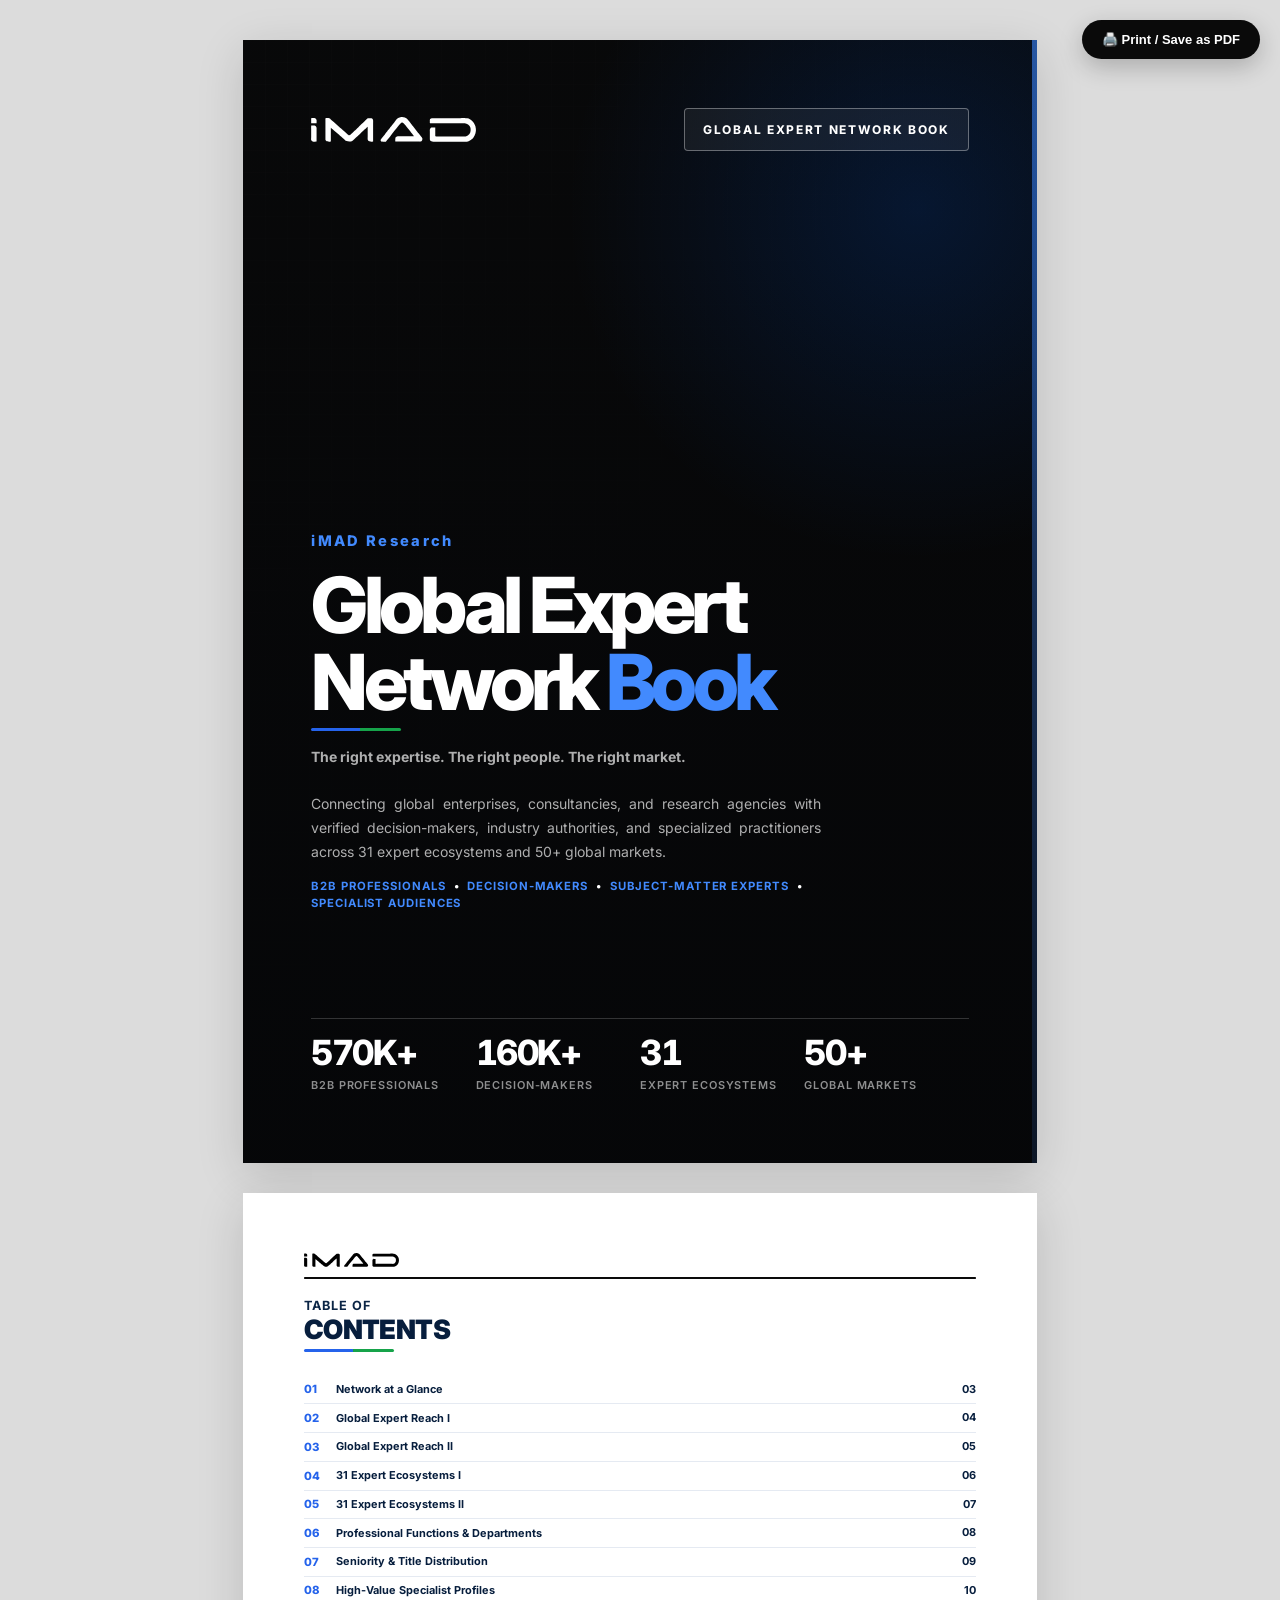
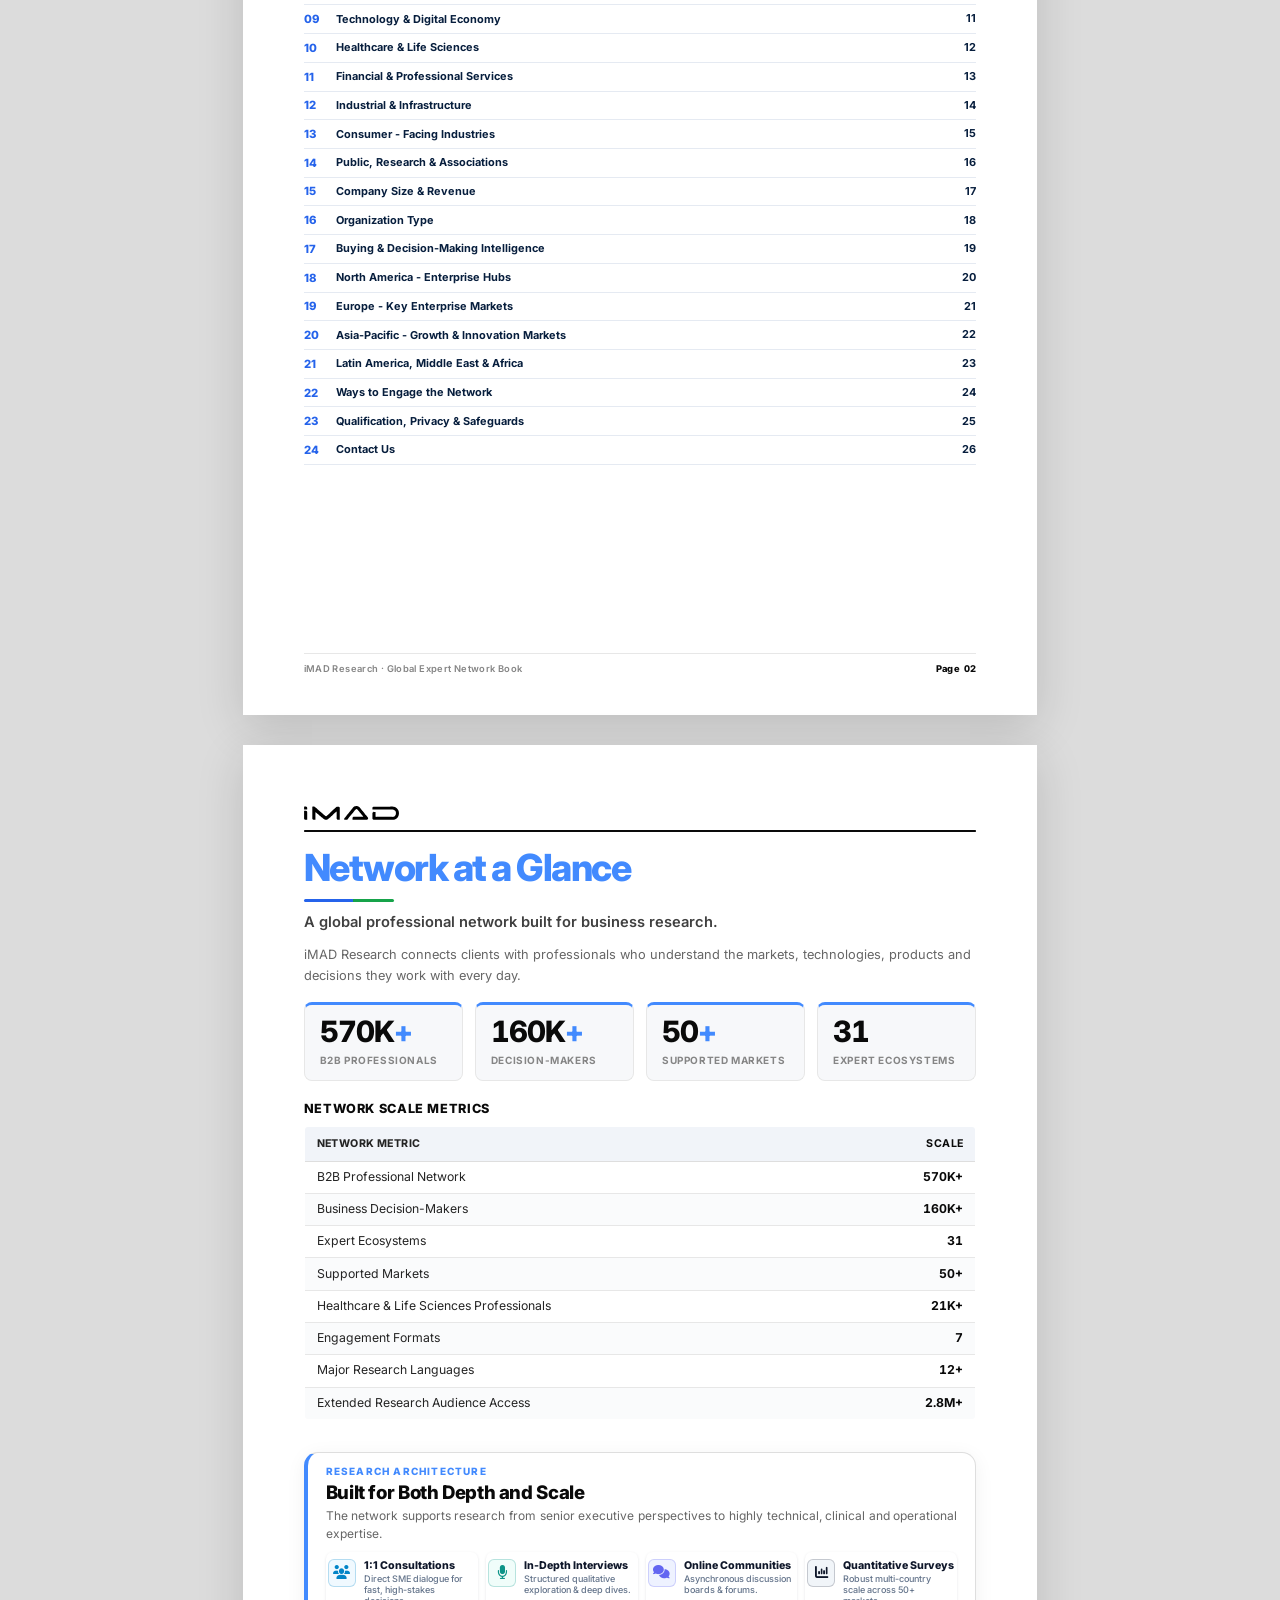
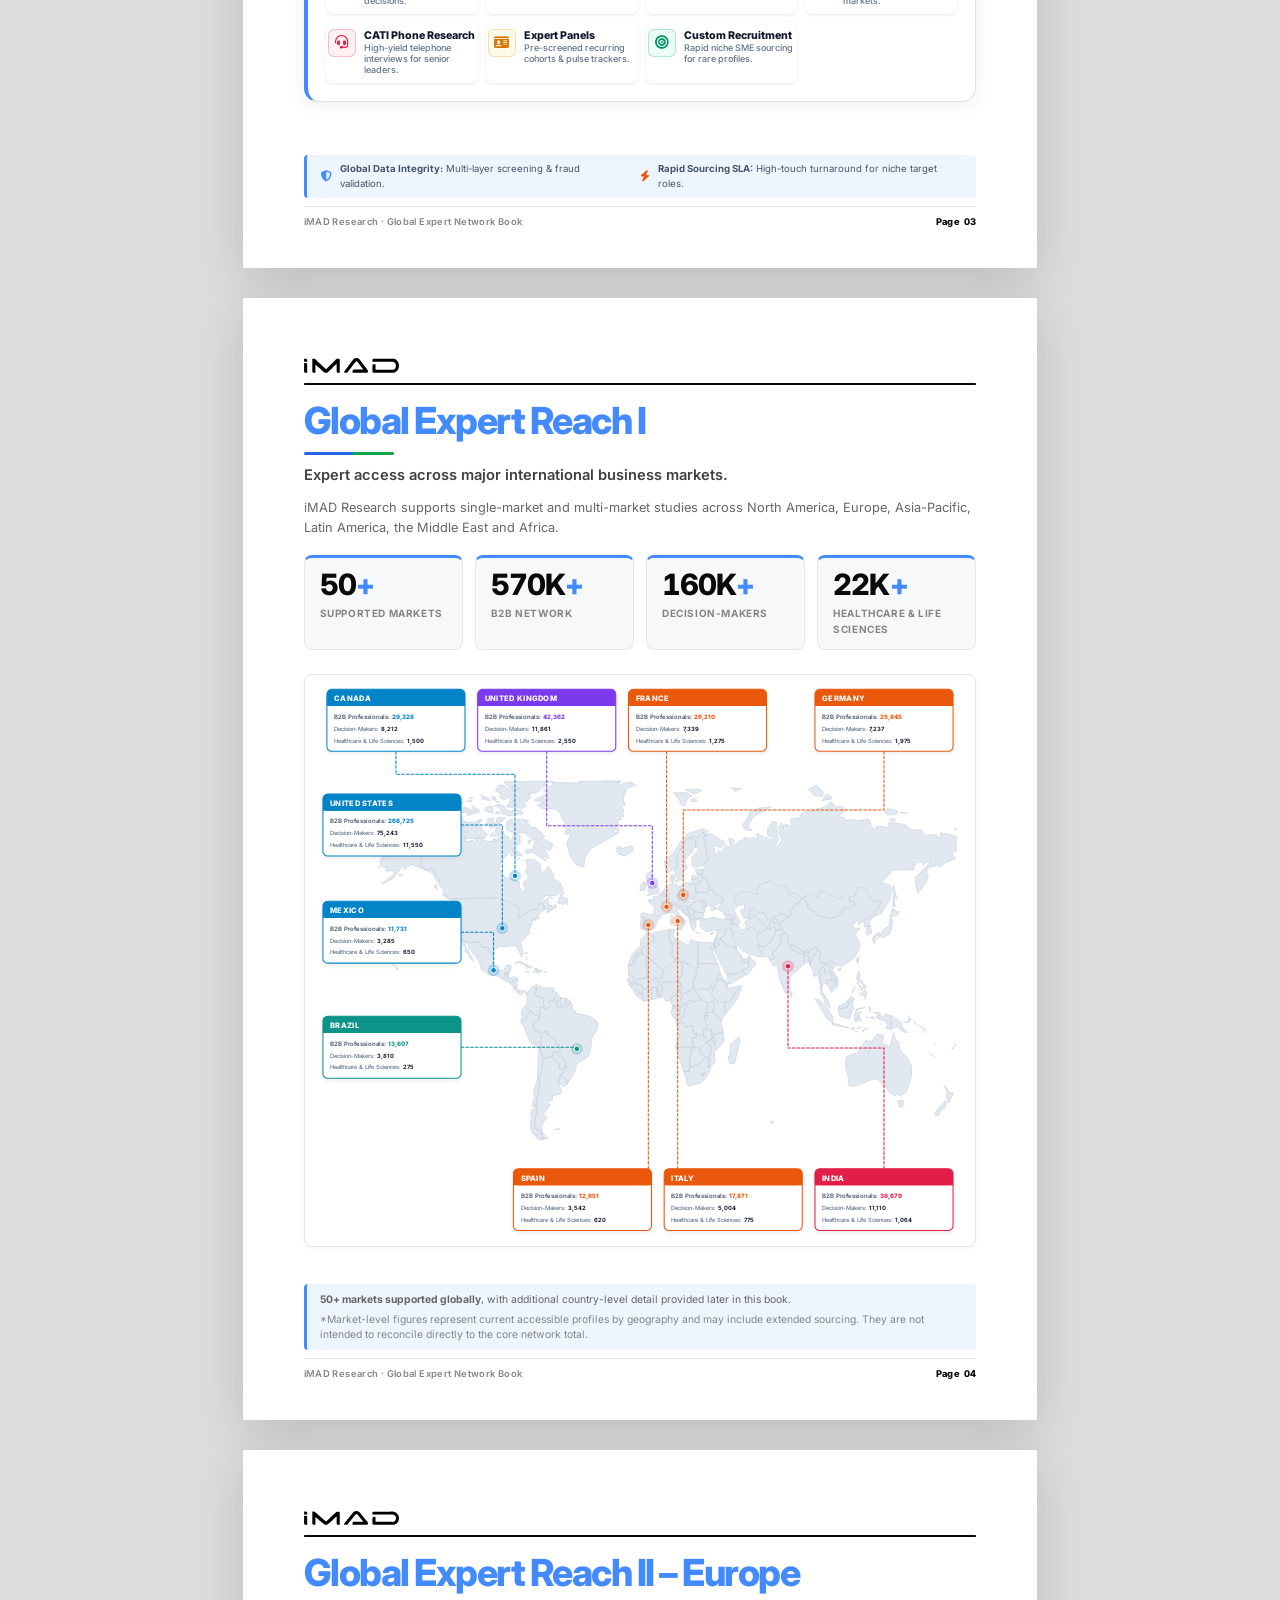
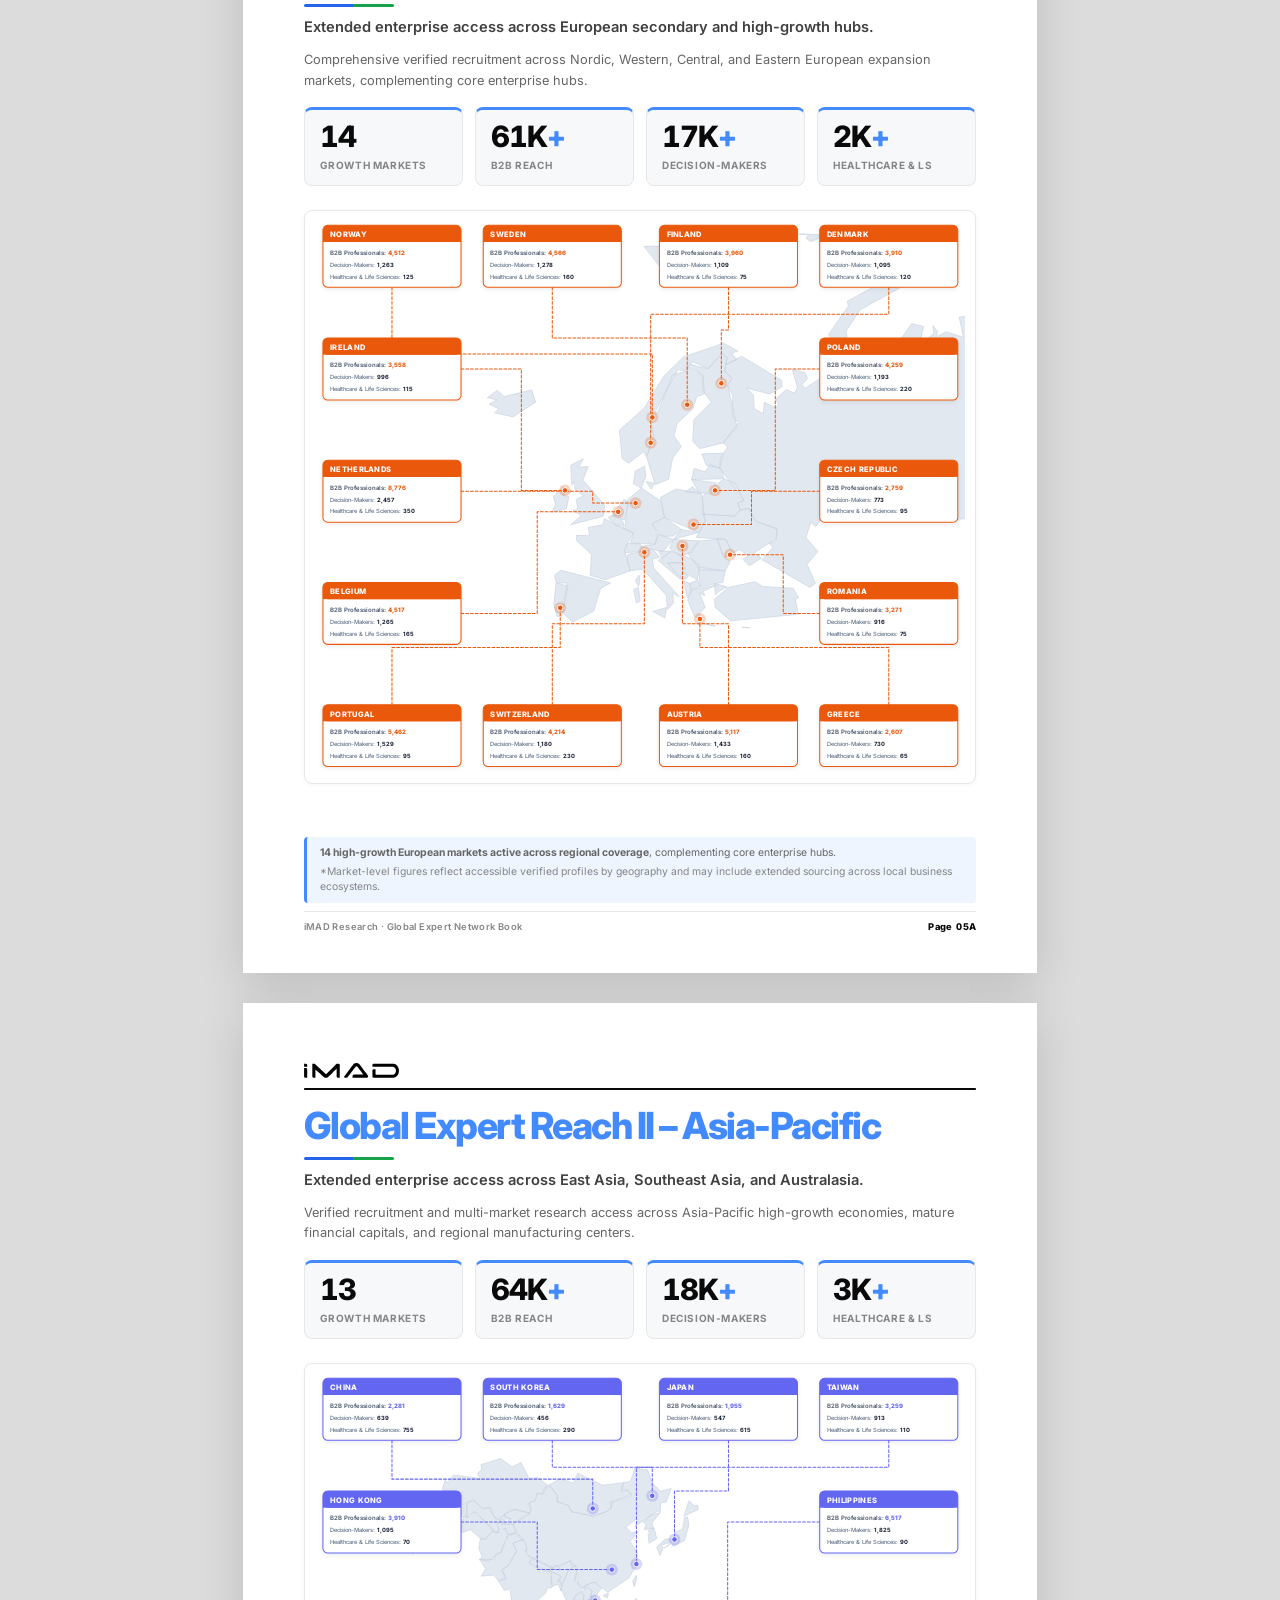
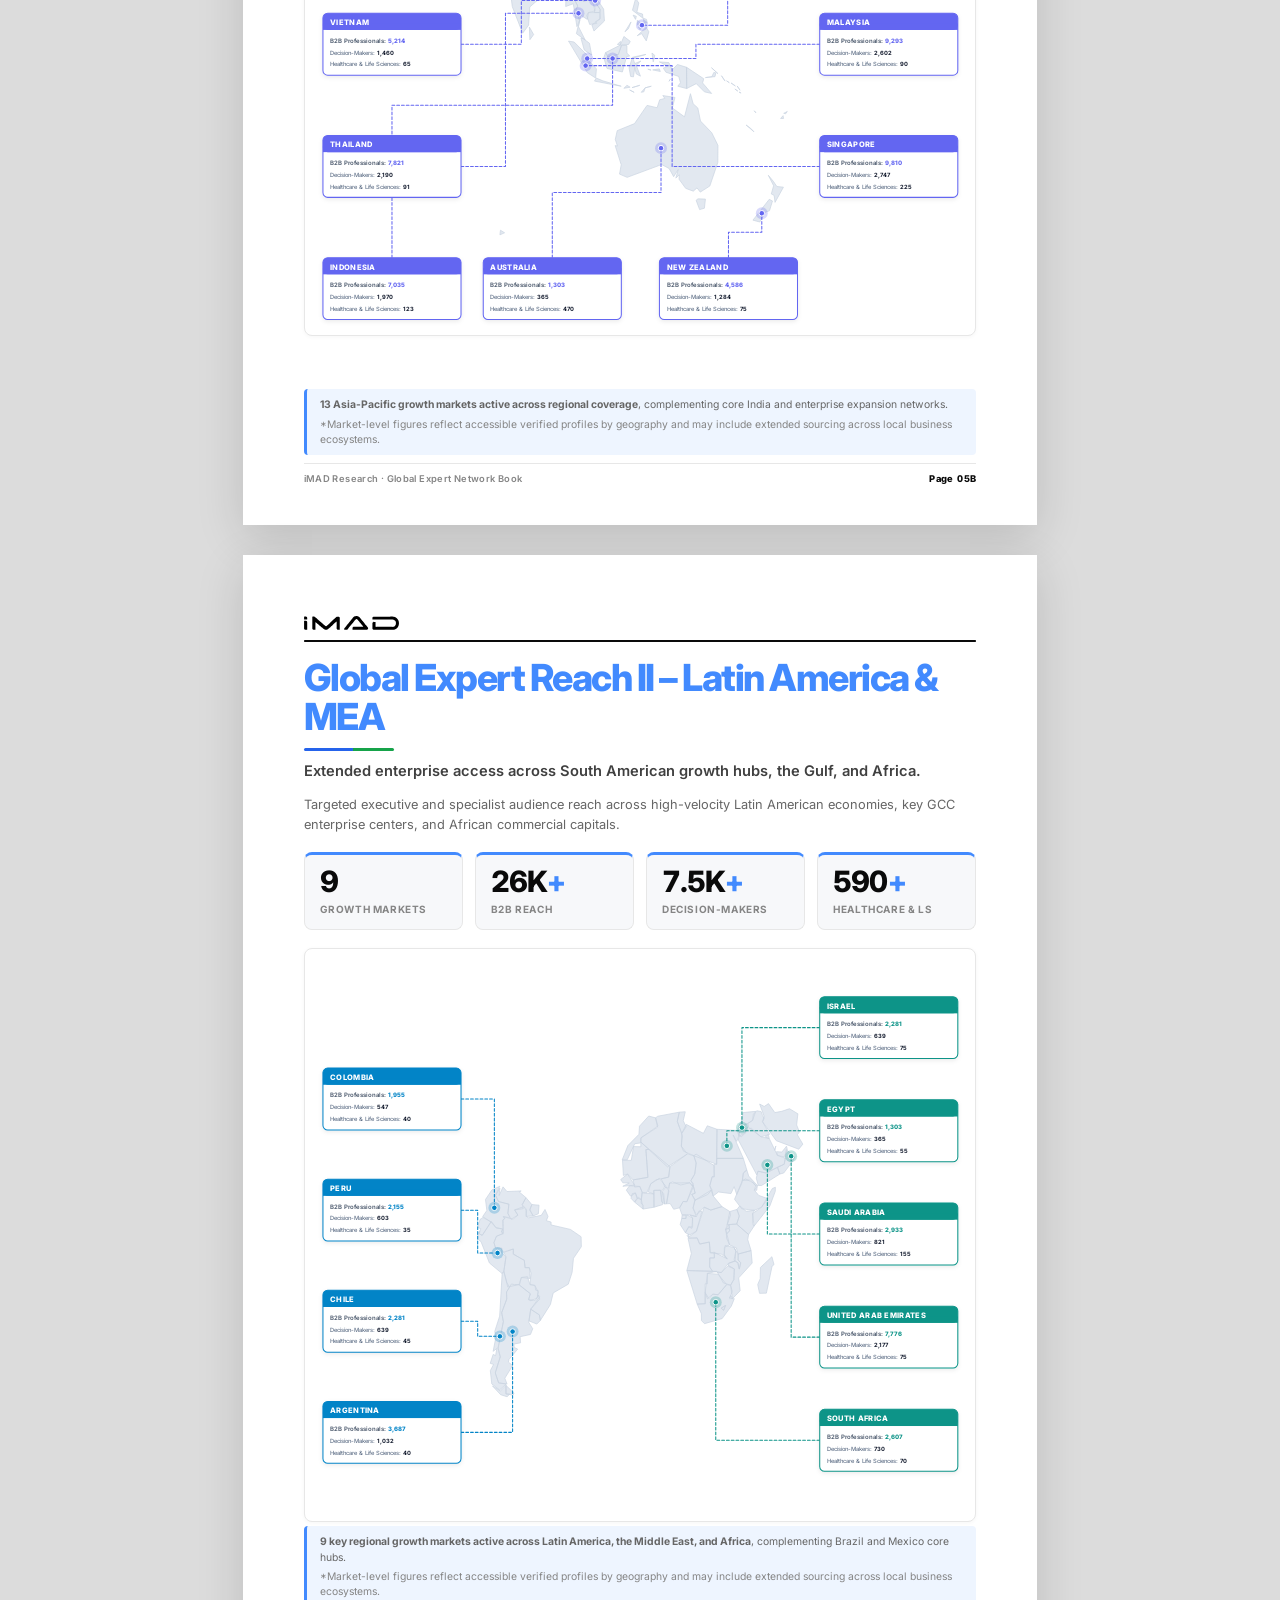
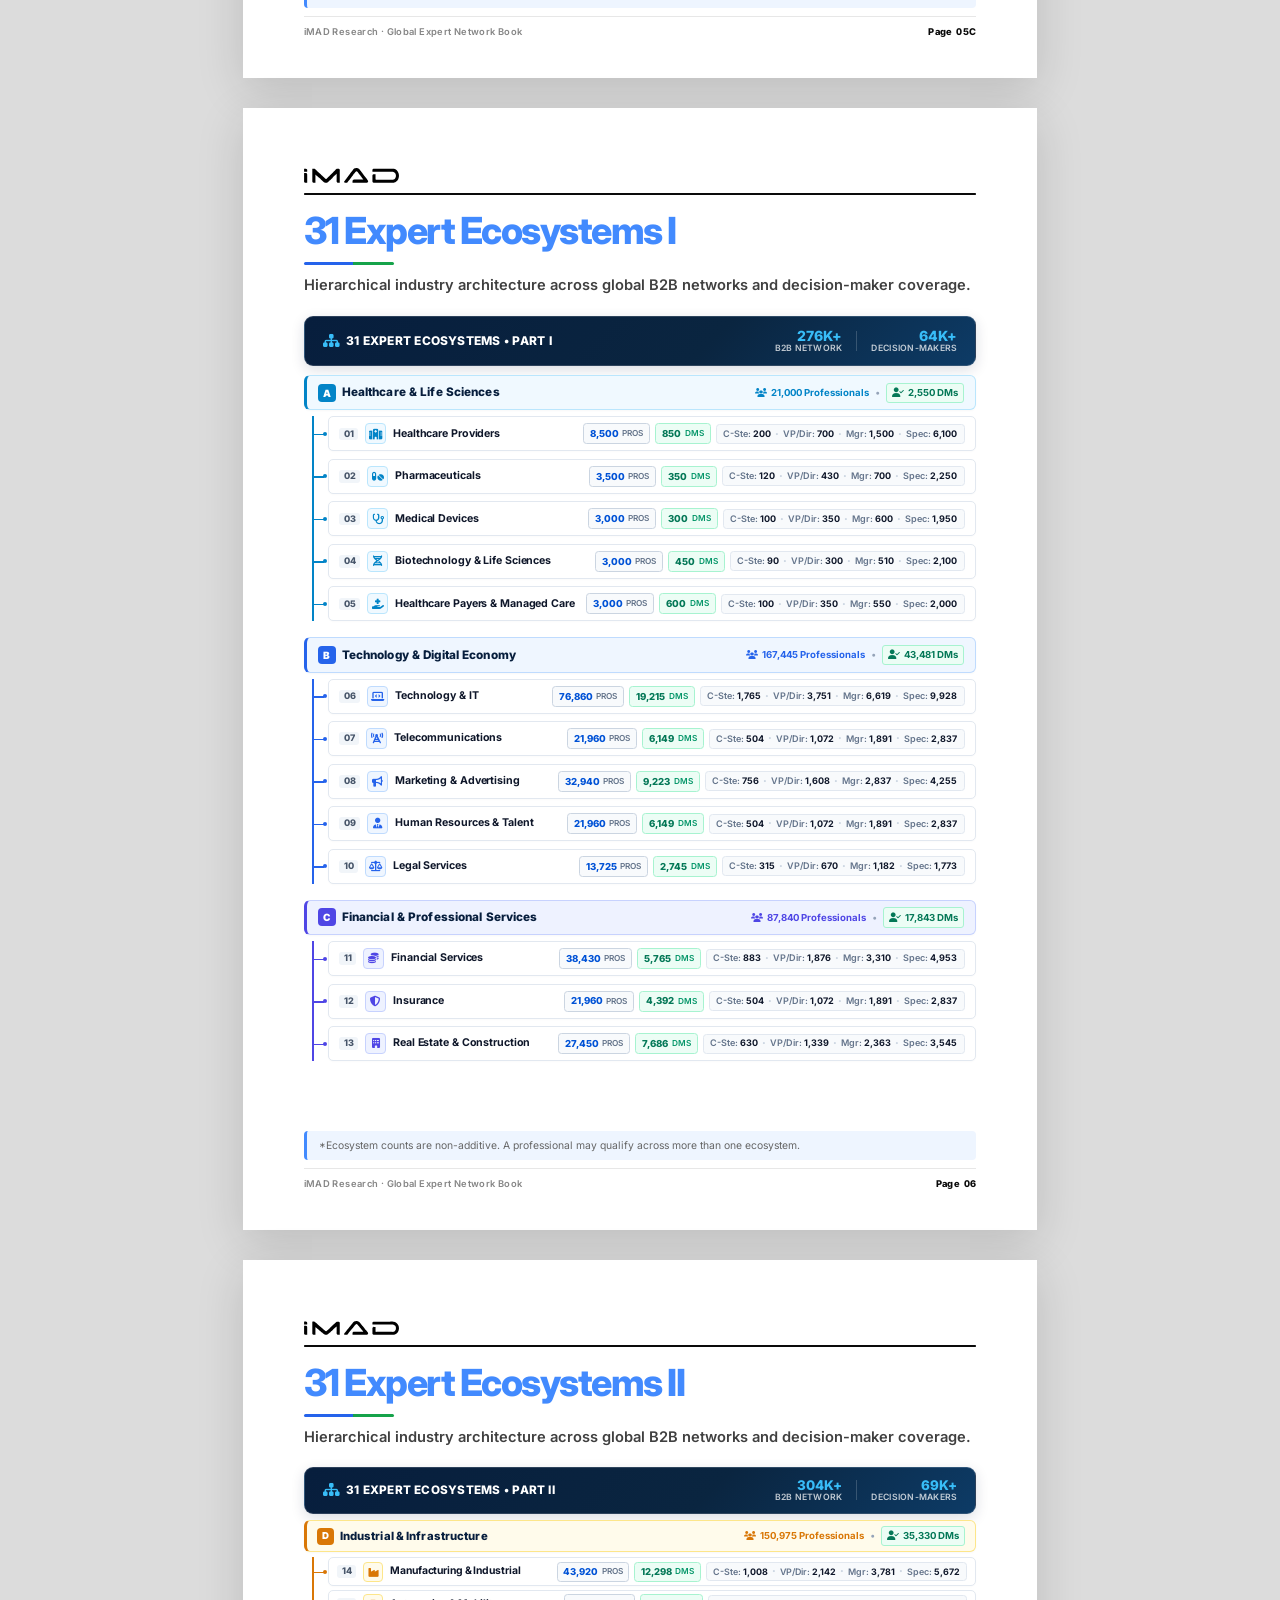
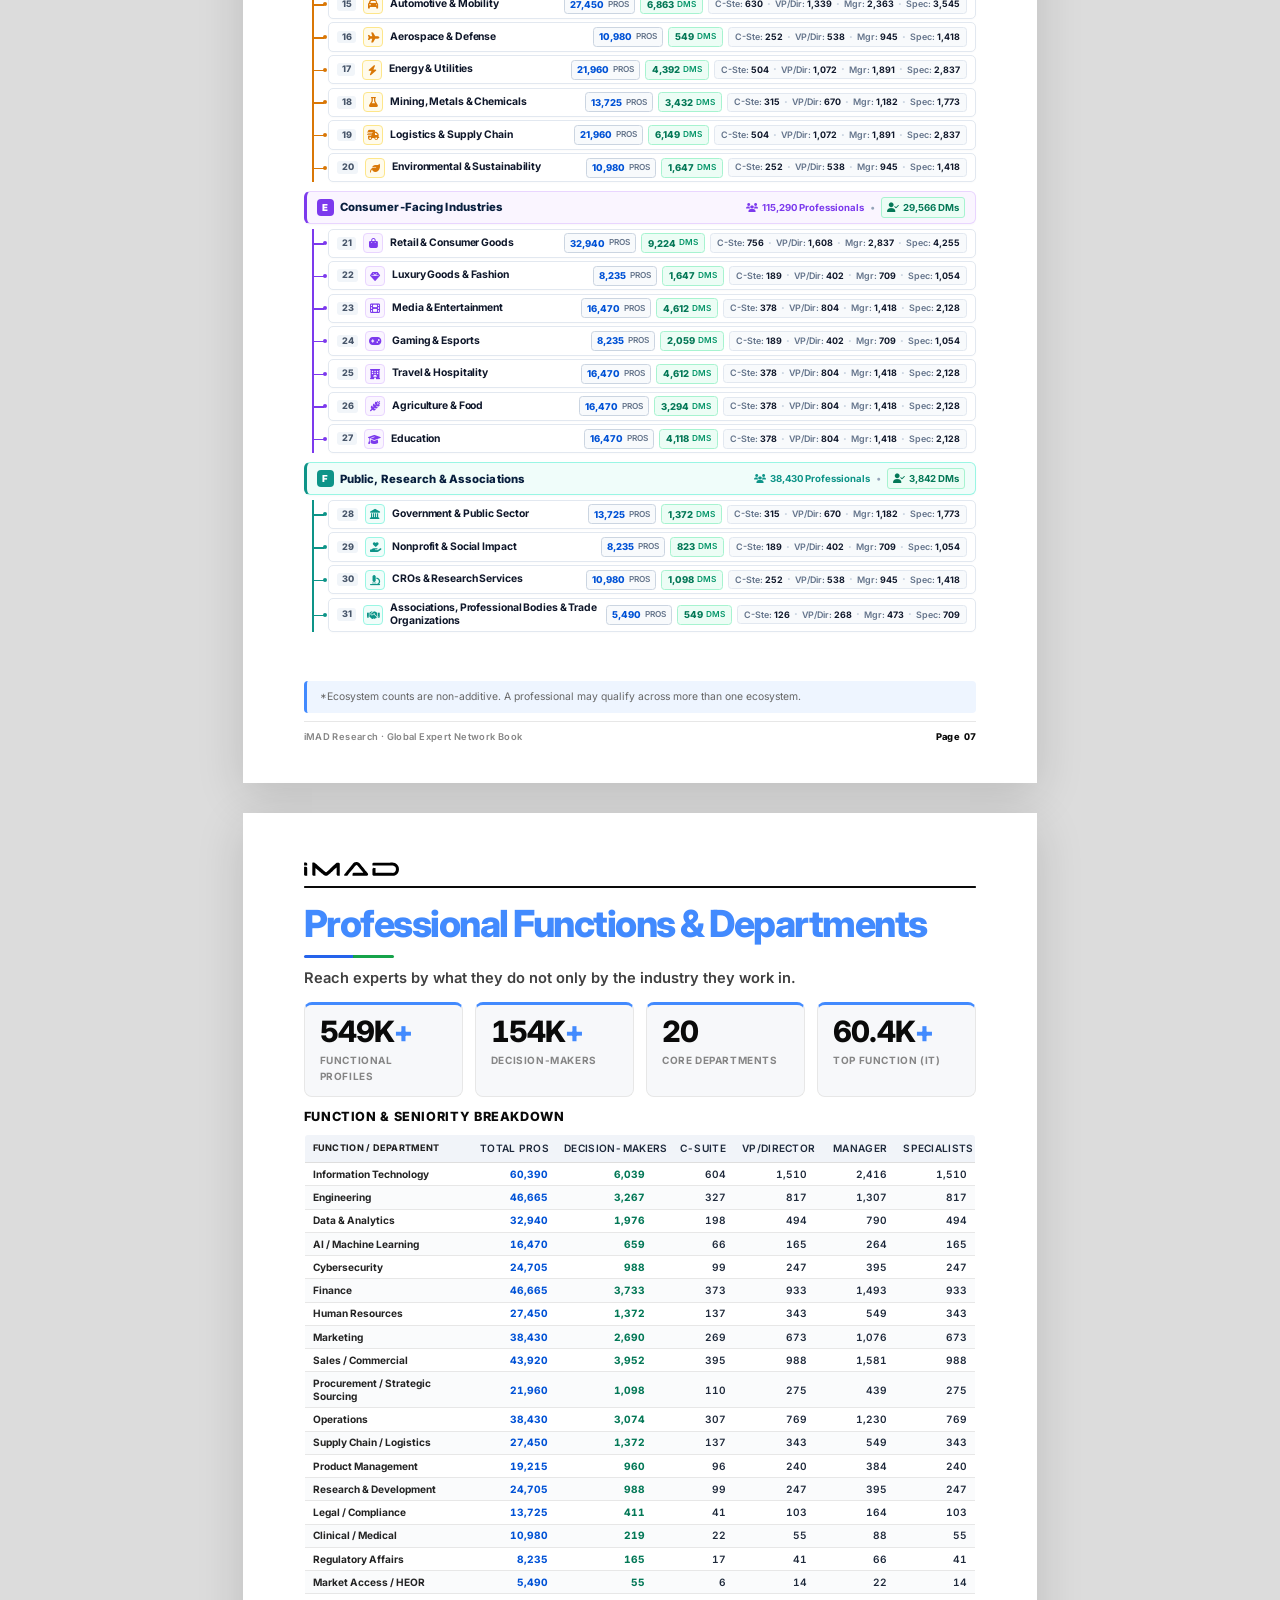
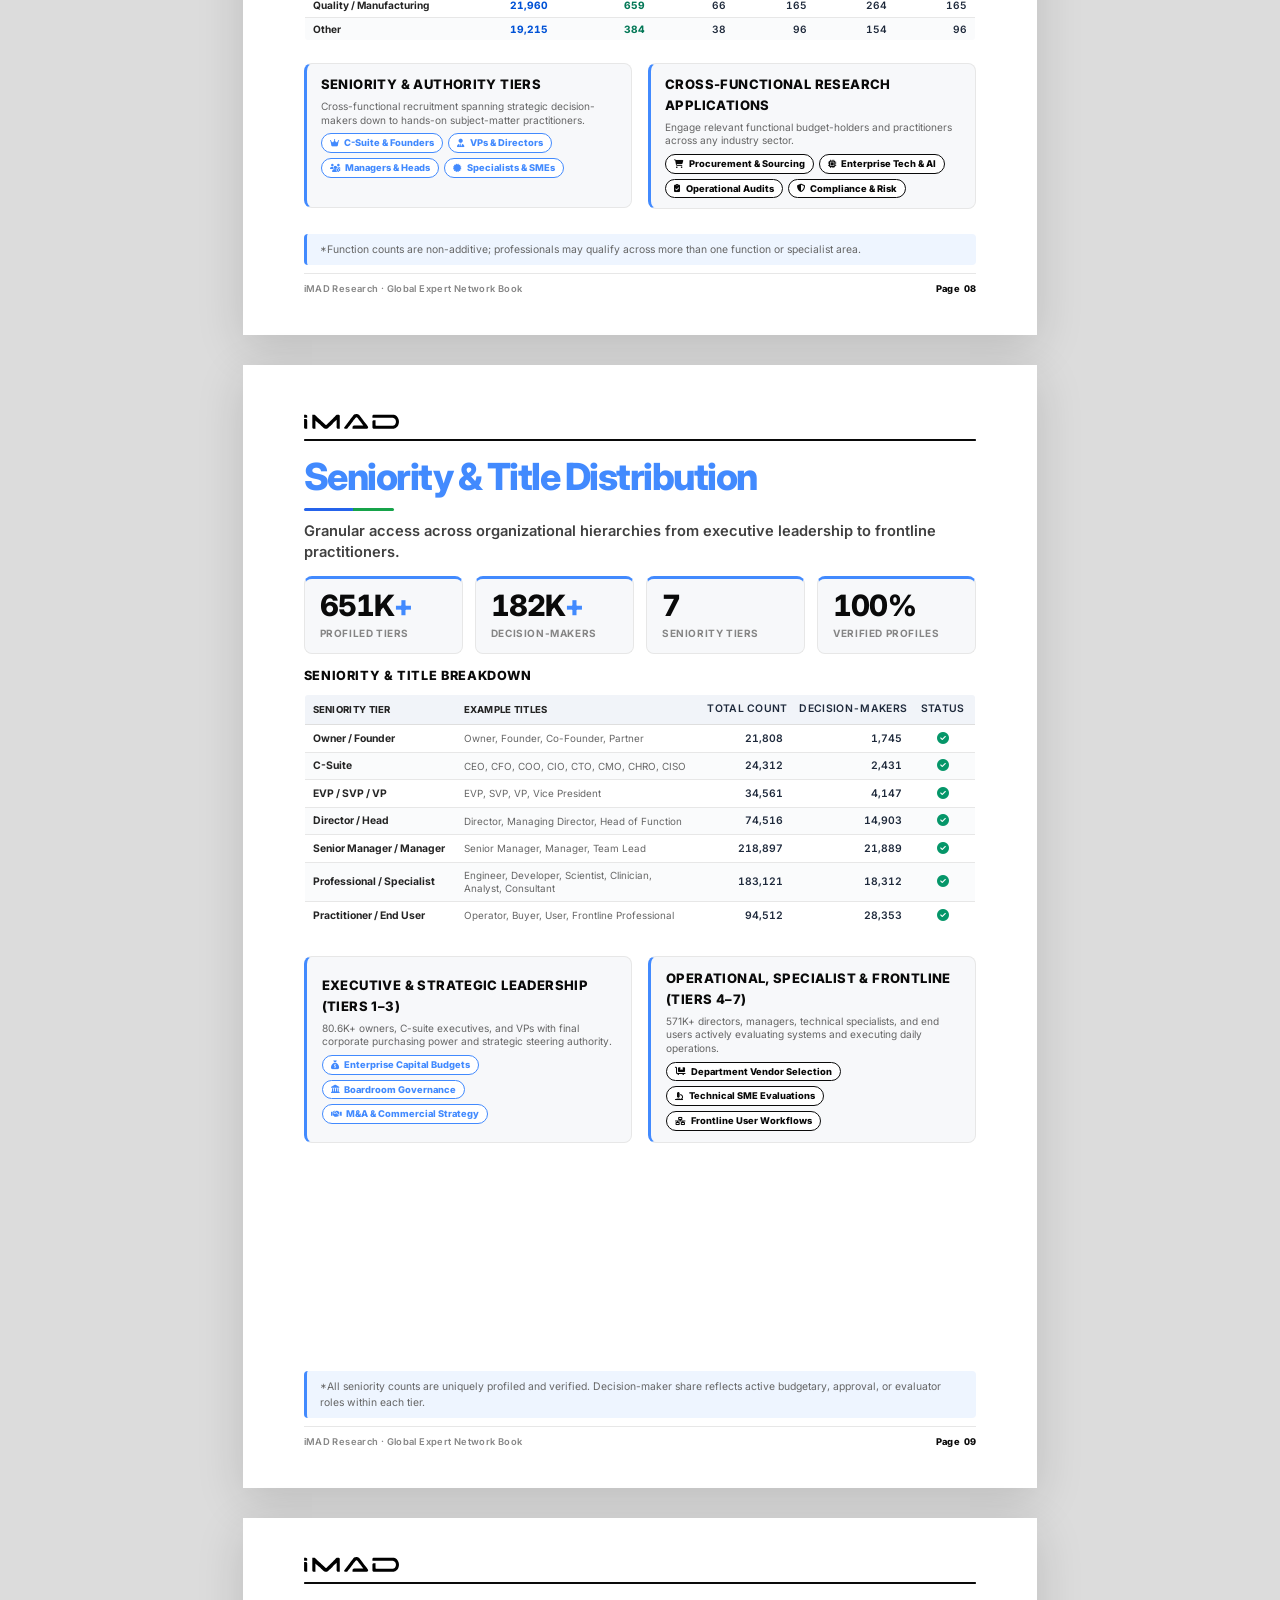
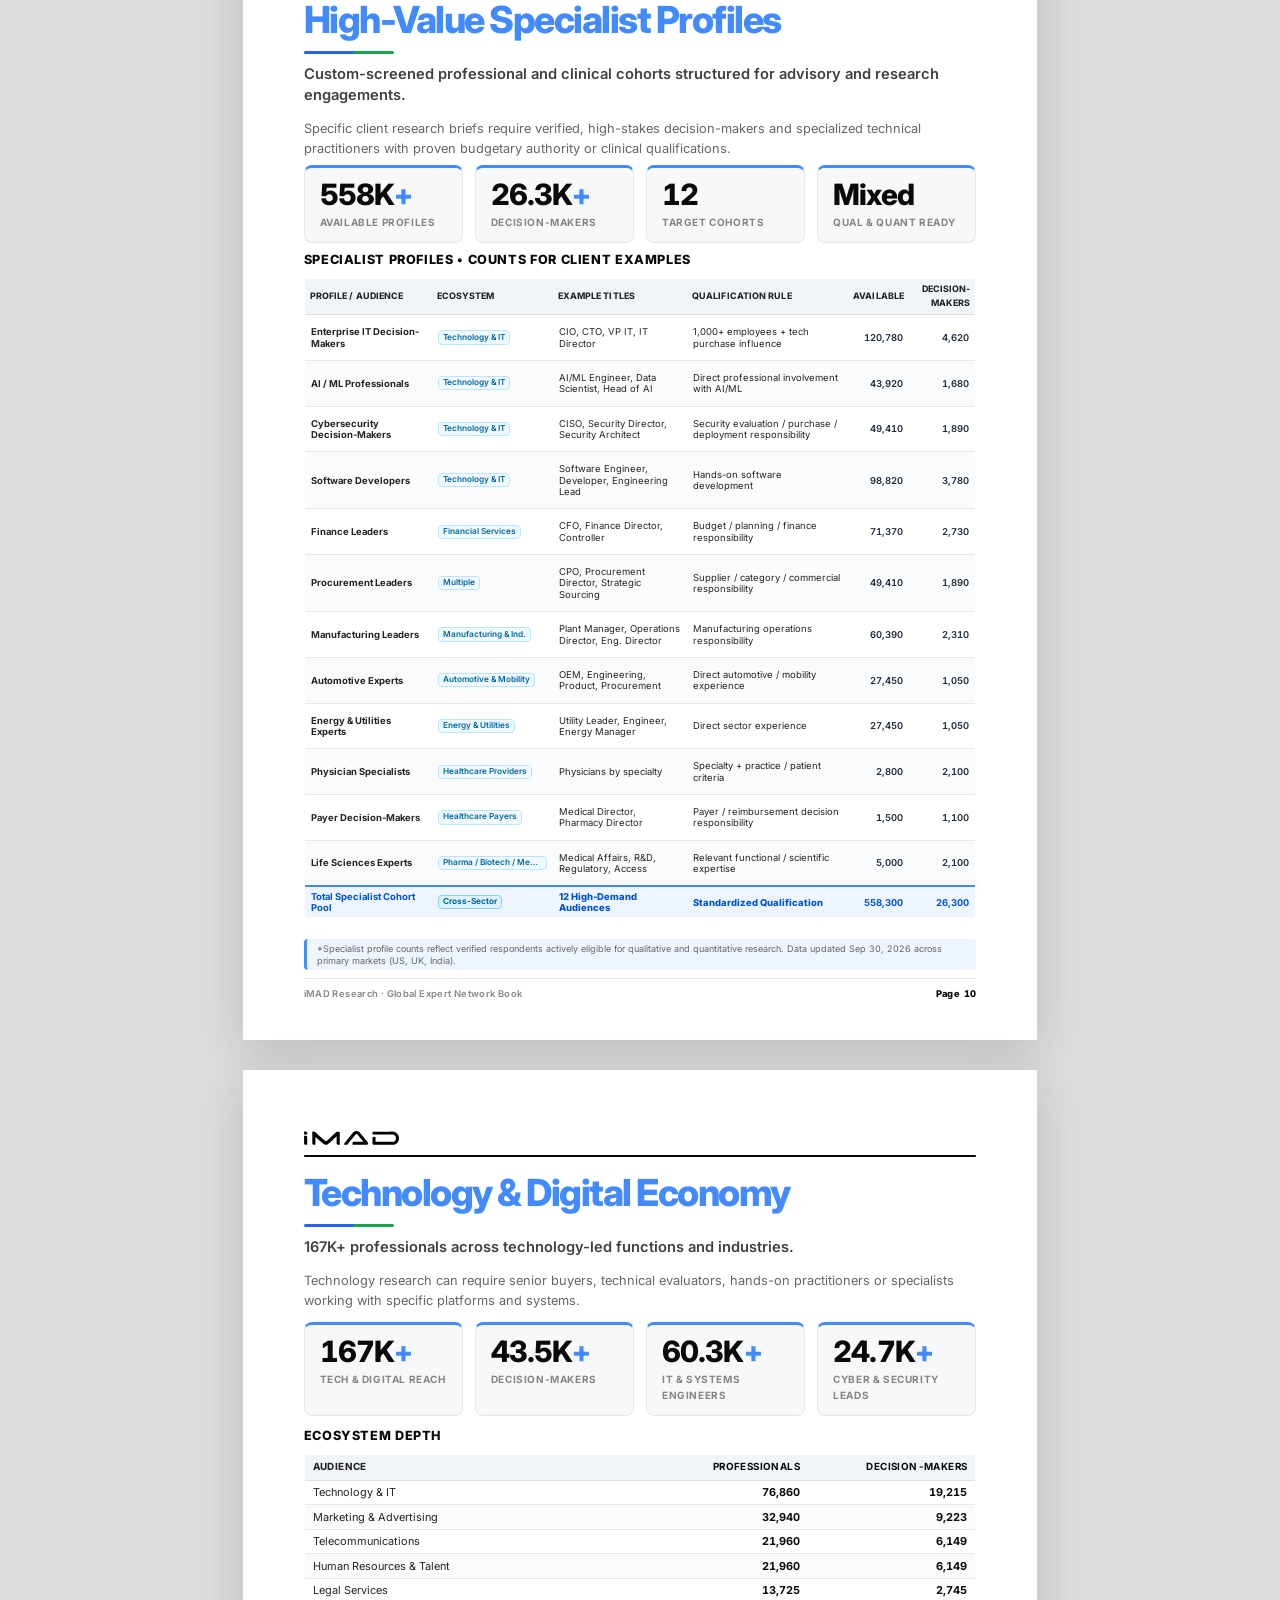
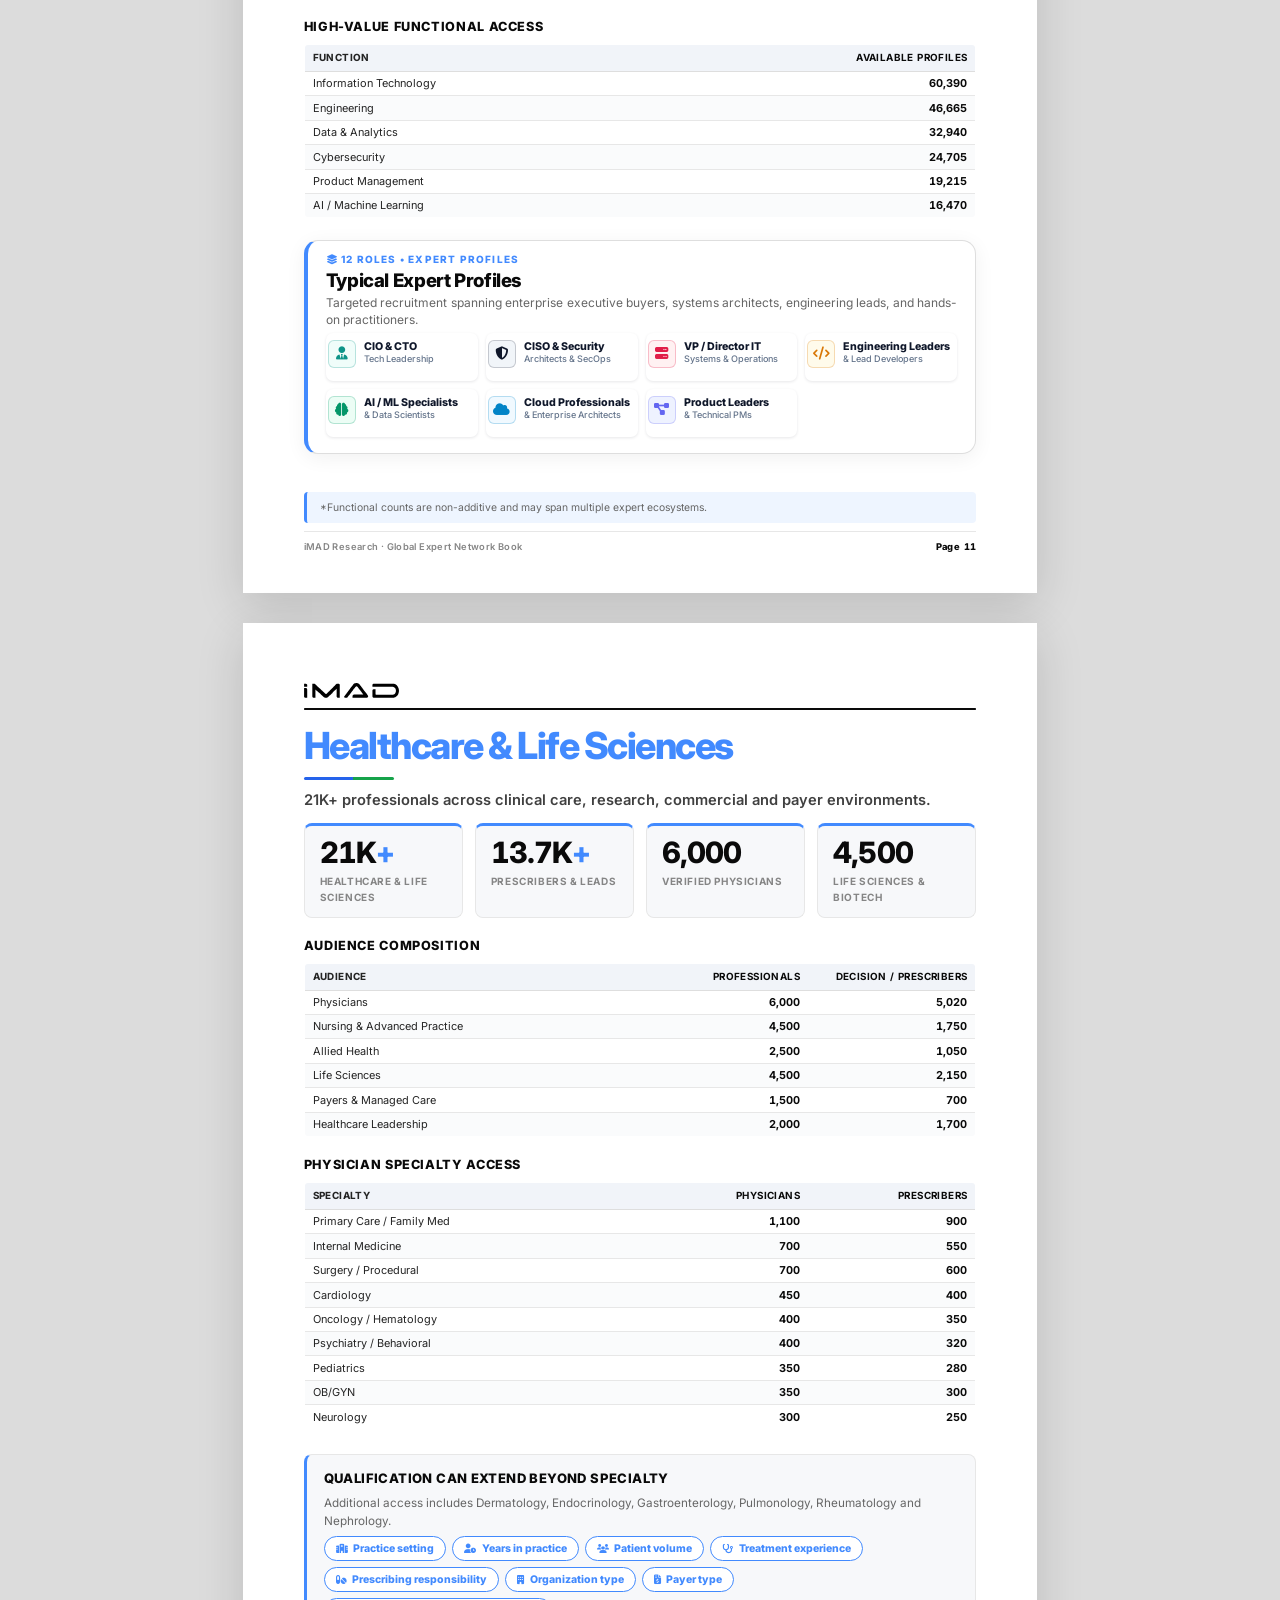
==== commit 02958ebd: "refactor: replace global expert reach map and stats with Europe-focused section in panelbook index" ====
--- a/index.html
+++ b/index.html
@@ -20,7 +20,8 @@
   ============================================================ -->
   <section class="page page--cover" id="page-01">
     <div class="divider-photo"
-      style="background-image:url('https://images.unsplash.com/photo-1451187580459-43490279c0fa?w=1000&q=70&auto=format');"></div>
+      style="background-image:url('https://images.unsplash.com/photo-1451187580459-43490279c0fa?w=1000&q=70&auto=format');">
+    </div>
     <div class="divider-overlay"></div>
     <div class="deco-grid"></div>
     <div class="page-body">
@@ -798,926 +799,358 @@
   </section>
 
   <!-- ============================================================
-     PAGE 05 - GLOBAL EXPERT REACH II (WORLD MAP & GROWTH MARKETS)
+     PAGE 05 - GLOBAL EXPERT REACH II (EUROPE)
   ============================================================ -->
   <section class="page" id="page-05">
     <div class="page-body">
       <div class="page-header"><img src="iMAD_logo.svg" alt="iMAD Research" class="page-logo"></div>
       <div class="header-divider"></div>
-      <h1 class="page-title">Global Expert Reach II</h1>
+      <h1 class="page-title">Global Expert Reach II &ndash; Europe</h1>
       <div class="toc-accent-bar"></div>
-      <div class="page-subtitle">Extended enterprise access across secondary and high-growth markets.</div>
+      <div class="page-subtitle">Extended enterprise access across European secondary and high-growth hubs.</div>
       <div class="page-intro">
-        <p>Comprehensive verified recruitment across European hubs, Latin America, Middle East &amp; Africa, and
-          Asia-Pacific expansion markets.</p>
+        <p>Comprehensive verified recruitment across Nordic, Western, Central, and Eastern European expansion markets,
+          complementing core enterprise hubs.</p>
       </div>
 
       <div class="kpi-row">
         <div class="kpi-card">
-          <div class="kpi-val">40<em>+</em></div>
+          <div class="kpi-val">14</div>
           <div class="kpi-lbl">Growth Markets</div>
         </div>
         <div class="kpi-card">
-          <div class="kpi-val">153K<em>+</em></div>
+          <div class="kpi-val">61K<em>+</em></div>
           <div class="kpi-lbl">B2B Reach</div>
         </div>
         <div class="kpi-card">
-          <div class="kpi-val">42K<em>+</em></div>
+          <div class="kpi-val">17K<em>+</em></div>
           <div class="kpi-lbl">Decision-Makers</div>
         </div>
         <div class="kpi-card">
-          <div class="kpi-val">4</div>
-          <div class="kpi-lbl">Global Regions</div>
+          <div class="kpi-val">2K<em>+</em></div>
+          <div class="kpi-lbl">Healthcare &amp; LS</div>
         </div>
       </div>
 
       <div class="world-map-wrap">
-        <svg viewBox="120 85 735 525" class="world-map-svg" xmlns="http://www.w3.org/2000/svg">
-          <!-- Continent Landmasses -->
-          <g class="map-landmasses" transform="translate(430, 350) scale(1.05, 1.90) translate(-410, -251.55)">
-            <!-- North America -->
-            <path
-              d="M 254.9 250.9 L 253.6 248.8 L 254.9 250.9 Z M 254.4 246.8 L 252.0 246.4 L 254.4 246.8 Z M 256.0 246.7 L 254.4 246.1 L 256.0 246.7 Z M 231.7 259.5 L 233.8 258.7 L 232.1 262.3 L 231.7 259.5 Z M 282.7 214.9 L 286.0 215.1 L 281.2 214.6 L 282.7 214.9 Z M 286.4 210.4 L 281.0 209.0 L 286.4 210.4 Z M 163.0 211.4 L 153.1 207.8 L 158.5 208.2 L 163.0 211.4 Z M 297.7 207.5 L 296.4 209.1 L 303.0 210.1 L 303.9 214.7 L 301.5 212.8 L 299.2 214.3 L 291.5 213.0 L 295.3 207.5 L 299.2 205.9 L 297.7 207.5 Z M 144.6 201.3 L 146.5 201.1 L 145.9 203.3 L 147.6 204.8 L 143.9 202.5 L 144.6 201.3 Z M 251.5 184.9 L 249.3 185.2 L 251.5 184.9 Z M 246.2 183.7 L 242.0 184.3 L 246.2 183.7 Z M 239.7 177.2 L 249.8 181.5 L 235.6 181.9 L 238.2 177.0 L 239.7 177.2 Z M 258.3 173.7 L 256.0 173.9 L 256.4 171.4 L 259.8 171.7 L 258.3 173.7 Z M 218.7 169.1 L 210.4 168.4 L 213.6 166.5 L 218.7 169.1 Z M 228.9 168.1 L 228.9 170.6 L 231.6 168.7 L 235.3 173.6 L 239.0 167.2 L 244.8 167.7 L 247.4 168.9 L 246.1 171.4 L 247.5 172.7 L 243.3 175.5 L 238.5 175.1 L 235.4 179.2 L 223.7 185.2 L 220.6 191.6 L 223.6 192.0 L 225.4 195.4 L 245.5 199.1 L 245.7 202.7 L 250.2 206.6 L 252.8 204.1 L 250.3 200.1 L 256.9 196.4 L 253.0 191.9 L 255.3 189.8 L 253.8 184.6 L 262.3 184.3 L 270.8 187.2 L 271.4 191.6 L 274.7 193.1 L 280.8 188.8 L 287.2 195.6 L 286.4 196.8 L 295.3 200.2 L 298.6 204.8 L 289.9 208.3 L 277.2 208.3 L 267.8 214.4 L 279.9 210.1 L 281.7 211.0 L 279.8 212.2 L 281.1 215.4 L 287.0 216.0 L 289.0 214.1 L 290.4 216.0 L 287.9 217.1 L 277.8 219.9 L 281.1 217.1 L 275.7 217.3 L 274.4 214.0 L 271.5 213.3 L 267.0 217.5 L 260.3 217.6 L 244.6 223.2 L 244.9 217.0 L 233.2 211.8 L 226.7 212.1 L 220.4 209.9 L 164.1 210.6 L 155.1 207.2 L 154.3 204.5 L 149.0 200.8 L 150.0 197.7 L 139.0 189.9 L 135.1 191.7 L 128.0 188.8 L 128.0 167.6 L 137.0 169.6 L 151.8 167.4 L 153.7 165.7 L 158.5 168.2 L 161.2 166.5 L 161.4 168.4 L 164.6 167.2 L 179.5 169.6 L 182.2 170.8 L 179.4 172.0 L 183.0 172.5 L 190.1 171.8 L 192.2 173.2 L 194.4 172.0 L 192.4 171.0 L 197.7 169.8 L 207.1 172.6 L 213.1 172.3 L 214.7 170.4 L 217.8 171.2 L 217.7 173.4 L 221.5 169.2 L 217.1 166.7 L 217.2 163.9 L 219.6 162.0 L 227.0 166.4 L 225.2 167.6 L 228.9 168.1 Z M 181.7 158.9 L 180.7 160.1 L 190.2 159.3 L 193.6 162.7 L 193.2 159.0 L 197.0 159.0 L 201.1 164.4 L 207.8 167.9 L 204.5 168.1 L 205.1 169.9 L 183.4 170.5 L 175.3 167.0 L 185.2 166.0 L 174.2 165.5 L 173.1 164.6 L 177.8 163.6 L 171.2 163.0 L 174.3 160.0 L 181.7 158.9 Z M 201.0 158.1 L 199.2 159.8 L 196.1 158.0 L 201.0 158.1 Z M 257.3 158.9 L 251.0 159.9 L 248.3 157.4 L 257.3 158.9 Z M 236.9 158.8 L 238.5 160.4 L 245.4 157.2 L 248.8 160.0 L 248.5 161.7 L 254.4 159.9 L 261.8 163.5 L 265.5 163.0 L 276.1 168.9 L 272.4 170.0 L 286.3 174.4 L 282.2 178.7 L 274.0 175.8 L 280.7 182.2 L 280.0 183.8 L 272.4 181.5 L 277.7 185.4 L 260.3 179.4 L 254.6 180.4 L 252.9 179.6 L 254.2 178.0 L 262.1 177.6 L 264.1 172.4 L 252.1 166.5 L 240.1 167.0 L 231.0 165.0 L 233.1 163.8 L 230.2 163.8 L 231.1 158.9 L 238.3 157.1 L 236.9 158.8 Z M 209.3 157.0 L 215.2 157.2 L 213.9 159.2 L 216.9 160.4 L 216.6 162.7 L 211.4 163.5 L 205.0 160.5 L 209.1 160.0 L 206.9 158.2 L 209.3 157.0 Z M 223.6 159.8 L 219.2 161.7 L 218.0 158.0 L 221.0 156.2 L 229.0 156.9 L 223.6 159.8 Z M 169.1 163.4 L 163.8 164.6 L 158.1 162.2 L 162.1 157.4 L 160.2 155.7 L 174.9 156.0 L 179.0 157.9 L 171.6 160.5 L 169.1 163.4 Z M 222.8 153.8 L 216.4 154.0 L 220.3 152.0 L 222.8 153.8 Z M 213.0 148.9 L 214.5 150.3 L 213.7 153.8 L 205.0 152.2 L 204.9 150.0 L 213.0 148.9 Z M 193.6 150.4 L 198.6 152.5 L 182.5 155.5 L 186.4 153.3 L 174.6 153.2 L 179.2 149.6 L 191.9 152.5 L 189.0 149.8 L 190.8 148.7 L 193.6 150.4 Z M 220.6 147.8 L 226.8 148.8 L 231.6 152.1 L 247.7 151.8 L 250.3 154.0 L 233.7 155.5 L 225.2 154.2 L 222.2 150.1 L 215.8 148.8 L 220.6 147.8 Z M 177.6 146.2 L 175.8 149.5 L 164.3 150.7 L 171.8 146.6 L 177.6 146.2 Z M 222.3 146.6 L 217.1 145.7 L 222.3 146.6 Z M 189.6 146.1 L 182.9 146.0 L 187.5 144.7 L 189.6 146.1 Z M 190.7 143.3 L 184.9 143.9 L 190.7 143.3 Z M 218.3 145.0 L 213.8 144.9 L 212.7 142.5 L 216.5 142.8 L 218.3 145.0 Z M 209.9 144.2 L 210.7 145.4 L 199.6 144.0 L 201.6 143.1 L 199.0 141.2 L 209.9 144.2 Z M 236.0 140.1 L 238.4 141.1 L 228.4 144.5 L 224.2 144.1 L 222.1 142.9 L 223.7 141.0 L 216.6 138.5 L 221.4 135.9 L 220.5 135.1 L 225.2 135.0 L 234.4 138.0 L 236.0 140.1 Z M 273.0 132.5 L 286.3 132.5 L 276.5 133.4 L 274.7 134.2 L 279.0 134.2 L 267.6 139.6 L 256.2 141.1 L 258.9 141.5 L 257.6 142.1 L 259.2 143.6 L 250.5 147.5 L 254.2 148.8 L 248.9 150.5 L 231.0 149.6 L 230.8 148.3 L 234.5 147.6 L 233.5 145.5 L 240.0 146.5 L 234.1 144.0 L 239.8 141.1 L 236.1 138.2 L 246.3 137.5 L 234.8 137.4 L 226.8 132.9 L 273.0 132.5 Z M 244.1 273.0 L 238.1 269.3 L 242.7 269.2 L 244.9 271.2 L 244.1 273.0 Z M 245.5 251.7 L 261.6 256.0 L 254.5 256.6 L 255.8 255.8 L 246.4 252.6 L 240.1 253.6 L 245.5 251.7 Z M 266.6 256.8 L 273.4 258.4 L 267.2 259.8 L 266.6 256.8 Z M 316.5 132.5 L 368.3 132.5 L 346.2 132.5 L 365.9 133.4 L 363.7 135.3 L 378.5 132.8 L 385.6 134.9 L 369.9 138.5 L 374.5 138.6 L 370.6 142.9 L 370.7 146.2 L 373.1 148.2 L 366.6 149.2 L 370.3 150.7 L 370.8 153.1 L 368.7 153.4 L 371.3 155.7 L 366.8 155.9 L 368.5 158.0 L 362.9 158.4 L 365.4 161.3 L 360.4 161.0 L 366.5 165.2 L 362.9 165.7 L 358.9 163.3 L 359.6 165.0 L 357.3 166.3 L 365.3 166.6 L 330.4 177.6 L 324.4 183.8 L 323.2 189.3 L 320.4 189.4 L 313.5 187.7 L 306.7 181.7 L 302.1 173.6 L 308.3 167.1 L 300.6 167.8 L 301.3 164.8 L 307.2 165.5 L 298.3 162.7 L 300.6 160.3 L 292.8 152.4 L 287.5 150.7 L 273.0 150.8 L 267.2 148.1 L 276.5 147.0 L 263.4 145.0 L 278.6 140.9 L 279.4 139.8 L 274.0 138.6 L 285.5 134.8 L 284.7 133.3 L 321.0 133.6 L 316.5 132.5 Z M 229.8 265.3 L 225.5 263.2 L 229.1 262.0 L 228.0 259.5 L 231.7 259.5 L 231.5 262.3 L 233.5 262.5 L 229.8 265.3 Z M 235.4 266.4 L 231.7 263.4 L 240.0 262.1 L 243.7 263.5 L 235.4 266.4 Z M 263.6 256.5 L 266.6 256.8 L 266.6 259.2 L 261.1 258.8 L 265.3 258.3 L 263.6 256.5 Z M 254.9 258.5 L 257.6 259.4 L 253.3 258.9 L 254.9 258.5 Z M 215.7 247.8 L 214.3 252.8 L 218.2 258.1 L 227.2 258.0 L 229.4 254.9 L 232.9 254.2 L 236.3 255.1 L 234.3 258.9 L 228.0 259.5 L 229.1 262.0 L 226.5 262.0 L 225.5 264.2 L 220.6 261.8 L 210.6 261.1 L 200.0 257.4 L 197.9 252.4 L 185.5 243.2 L 183.7 239.8 L 180.4 238.9 L 180.7 241.4 L 191.1 251.8 L 185.6 249.5 L 185.4 247.6 L 179.9 245.0 L 181.7 243.8 L 175.7 237.7 L 188.0 239.6 L 197.0 238.9 L 202.1 242.7 L 208.1 242.6 L 212.0 247.1 L 215.7 247.8 Z M 238.6 269.0 L 234.9 266.2 L 243.7 263.5 L 242.7 269.2 L 238.6 269.0 Z M 254.2 274.4 L 251.8 272.0 L 248.2 274.4 L 244.3 273.2 L 244.1 271.3 L 253.9 271.6 L 255.5 273.4 L 254.2 274.4 Z M 277.4 258.5 L 278.8 258.9 L 275.6 259.3 L 277.4 258.5 Z M 234.4 265.8 L 229.8 265.3 L 234.4 265.8 Z M 286.6 269.5 L 288.1 270.4 L 286.6 269.5 Z M 98.9 257.7 L 98.3 256.0 L 100.4 257.1 L 98.9 257.7 Z M 97.8 255.4 L 96.6 255.0 L 97.8 255.4 Z M 96.5 254.7 L 95.3 254.8 L 96.5 254.7 Z M 94.7 254.5 L 93.4 254.1 L 94.7 254.5 Z M 220.4 209.9 L 241.7 214.9 L 244.9 217.0 L 244.6 223.2 L 260.3 217.6 L 267.0 217.5 L 271.5 213.3 L 274.4 214.0 L 276.1 217.9 L 269.8 219.8 L 268.4 222.1 L 270.1 223.2 L 262.6 224.4 L 266.1 224.4 L 262.1 224.7 L 260.2 227.6 L 258.9 226.7 L 259.9 228.5 L 258.1 230.4 L 257.3 227.3 L 256.0 228.8 L 258.5 233.0 L 247.3 239.4 L 249.9 246.3 L 248.6 249.0 L 241.8 241.5 L 220.6 242.4 L 215.7 244.9 L 214.9 247.8 L 212.0 247.1 L 208.1 242.6 L 202.1 242.7 L 197.0 238.9 L 188.0 239.6 L 175.7 237.7 L 168.8 234.5 L 161.2 225.4 L 162.2 216.7 L 160.6 212.0 L 164.8 213.9 L 164.3 210.6 L 220.4 209.9 Z M 104.0 195.3 L 100.7 194.6 L 105.7 194.4 L 104.0 195.3 Z M 78.8 189.6 L 75.1 189.0 L 78.8 189.6 Z M 66.5 181.4 L 72.6 182.4 L 66.5 181.4 Z M 99.9 164.0 L 128.0 167.6 L 128.0 188.8 L 135.1 191.7 L 139.0 189.9 L 150.0 198.9 L 146.1 198.5 L 141.8 193.3 L 115.8 187.6 L 106.6 191.2 L 108.8 186.8 L 93.1 197.5 L 80.4 200.6 L 94.6 194.4 L 95.9 191.7 L 86.1 192.2 L 86.3 190.2 L 79.3 188.4 L 78.5 185.1 L 80.9 182.8 L 88.5 181.4 L 87.0 180.0 L 88.4 179.1 L 80.1 179.9 L 73.8 177.2 L 81.1 175.1 L 86.6 176.1 L 76.5 170.9 L 86.2 166.1 L 99.9 164.0 Z"
-              fill="#e2e8f0" stroke="#cbd5e1" stroke-width="0.7" class="map-region" />
-            <!-- Europe -->
-            <path
-              d="M 451.2 222.9 L 452.0 225.0 L 450.3 226.5 L 448.6 222.3 L 451.2 222.9 Z M 444.0 212.1 L 439.3 215.1 L 429.0 213.9 L 435.9 213.3 L 437.2 210.8 L 444.0 212.1 Z M 416.6 206.3 L 419.9 206.1 L 422.1 208.5 L 418.6 208.9 L 415.0 206.7 L 416.6 206.3 Z M 455.3 218.9 L 467.1 219.8 L 466.0 222.6 L 455.9 223.7 L 455.3 218.9 Z M 448.0 217.8 L 449.2 219.2 L 447.1 221.5 L 441.5 217.9 L 448.0 217.8 Z M 457.0 201.5 L 466.4 197.2 L 471.7 198.4 L 475.4 202.6 L 472.6 203.1 L 473.6 204.9 L 471.1 206.4 L 457.1 205.9 L 457.0 201.5 Z M 429.2 213.2 L 430.7 215.0 L 422.0 215.4 L 423.5 213.1 L 429.2 213.2 Z M 477.9 233.8 L 474.5 233.7 L 477.9 233.8 Z M 443.9 211.3 L 438.7 211.3 L 434.5 208.3 L 440.0 206.7 L 447.7 209.7 L 443.9 211.3 Z M 429.8 199.5 L 438.7 202.8 L 440.0 206.7 L 434.5 208.3 L 437.2 210.8 L 435.9 213.3 L 424.9 213.0 L 426.2 210.5 L 422.4 209.7 L 423.8 202.3 L 429.8 199.5 Z M 435.4 198.3 L 434.2 199.8 L 431.8 197.9 L 435.4 198.3 Z M 431.8 196.6 L 429.8 199.5 L 426.2 198.4 L 427.1 195.3 L 431.2 194.1 L 431.8 196.6 Z M 391.9 222.8 L 391.2 220.9 L 394.0 219.7 L 416.1 222.8 L 411.6 224.2 L 408.6 229.7 L 399.2 232.4 L 394.9 230.1 L 396.7 222.8 L 391.9 222.8 Z M 458.6 193.9 L 456.7 191.1 L 466.3 190.9 L 464.6 194.6 L 458.6 193.9 Z M 467.2 169.2 L 466.9 170.9 L 470.0 172.5 L 468.1 174.2 L 472.3 184.5 L 466.1 188.4 L 455.7 189.8 L 452.6 188.0 L 453.1 182.7 L 460.8 178.4 L 457.1 175.5 L 457.1 171.9 L 451.3 169.1 L 459.5 170.2 L 465.5 166.5 L 468.0 167.5 L 467.2 169.2 Z M 304.9 281.0 L 301.0 281.2 L 302.1 276.5 L 306.4 278.1 L 304.9 281.0 Z M 429.1 222.4 L 428.5 223.6 L 427.1 222.2 L 428.8 220.9 L 429.1 222.4 Z M 417.2 208.1 L 426.2 210.5 L 422.1 214.6 L 424.9 219.8 L 413.7 222.0 L 407.0 220.9 L 407.6 215.8 L 401.0 212.4 L 400.8 211.1 L 406.8 211.2 L 406.1 209.2 L 412.7 208.5 L 413.3 207.0 L 417.2 208.1 Z M 398.7 200.3 L 394.9 201.2 L 394.9 199.2 L 398.7 200.3 Z M 404.0 192.3 L 401.9 194.4 L 406.1 194.2 L 403.8 197.5 L 413.4 203.7 L 412.9 206.4 L 398.4 208.5 L 403.2 206.2 L 399.5 205.1 L 401.6 204.5 L 400.8 202.3 L 404.1 201.4 L 400.3 199.8 L 399.9 197.9 L 398.8 198.8 L 398.4 193.9 L 404.0 192.3 Z M 457.4 232.8 L 462.6 233.4 L 457.4 232.8 Z M 463.2 223.3 L 457.4 224.8 L 457.8 226.0 L 455.6 225.1 L 458.1 228.8 L 455.5 230.3 L 456.3 231.7 L 453.3 231.0 L 450.4 227.0 L 452.0 224.5 L 463.2 223.3 Z M 447.7 216.0 L 448.0 217.8 L 441.5 217.9 L 446.9 221.8 L 437.3 217.3 L 443.1 215.0 L 447.7 216.0 Z M 442.4 214.3 L 444.0 212.1 L 455.4 212.5 L 452.0 215.3 L 446.9 216.2 L 442.4 214.3 Z M 397.6 201.6 L 396.4 204.6 L 390.0 205.4 L 391.7 203.5 L 390.6 201.6 L 394.9 199.2 L 394.9 201.2 L 397.6 201.6 Z M 381.0 175.4 L 382.8 178.4 L 372.7 182.0 L 364.5 181.0 L 366.4 180.0 L 362.1 178.9 L 365.5 177.8 L 361.3 177.3 L 365.7 175.5 L 368.8 177.0 L 381.0 175.4 Z M 441.0 228.8 L 440.2 231.4 L 434.9 229.8 L 441.0 228.8 Z M 428.4 223.9 L 429.3 227.2 L 427.6 227.7 L 426.3 224.4 L 428.4 223.9 Z M 434.8 214.5 L 437.9 216.5 L 434.7 216.9 L 435.2 219.1 L 446.6 226.2 L 443.7 225.2 L 444.1 227.7 L 441.4 229.3 L 440.8 225.8 L 430.4 219.4 L 424.9 219.8 L 423.5 217.5 L 423.7 215.8 L 434.8 214.5 Z M 455.5 200.7 L 452.1 197.4 L 463.0 198.2 L 461.1 200.8 L 455.5 200.7 Z M 422.1 208.5 L 421.3 209.6 L 422.1 208.5 Z M 452.1 197.4 L 453.2 194.7 L 458.2 195.5 L 460.3 193.6 L 465.5 195.0 L 466.4 197.2 L 452.1 197.4 Z M 463.2 211.9 L 467.3 212.1 L 470.0 215.1 L 466.5 216.7 L 463.2 211.9 Z M 451.2 222.9 L 454.8 222.1 L 455.9 223.7 L 452.0 224.5 L 451.2 222.9 Z M 449.6 221.8 L 446.9 221.8 L 448.4 220.1 L 450.7 221.1 L 449.6 221.8 Z M 422.1 202.3 L 424.2 203.0 L 422.3 207.3 L 416.6 206.3 L 422.1 202.3 Z M 466.3 163.9 L 472.6 165.8 L 470.0 166.4 L 472.2 168.0 L 467.2 169.2 L 468.0 167.5 L 465.5 166.5 L 459.5 170.2 L 452.5 168.4 L 449.8 170.8 L 446.0 170.4 L 433.9 182.8 L 435.3 186.8 L 432.1 191.8 L 430.7 190.6 L 424.1 193.4 L 421.3 192.3 L 420.0 185.3 L 431.1 179.8 L 439.5 172.2 L 448.4 167.3 L 466.3 163.9 Z M 459.4 145.6 L 451.5 146.1 L 452.8 145.4 L 451.6 144.4 L 455.8 143.8 L 459.4 145.6 Z M 446.5 140.0 L 453.1 142.3 L 448.1 143.5 L 444.2 148.7 L 441.8 148.8 L 437.5 147.0 L 439.3 146.0 L 430.9 140.1 L 446.5 140.0 Z M 460.9 137.7 L 464.8 138.8 L 456.0 140.9 L 444.7 138.0 L 460.9 137.7 Z M 440.0 206.7 L 438.2 201.8 L 445.2 199.7 L 456.5 200.9 L 458.1 207.5 L 455.6 210.5 L 440.0 206.7 Z M 391.9 222.8 L 397.2 223.6 L 394.3 231.0 L 392.2 231.0 L 390.9 228.0 L 391.9 222.8 Z M 455.4 212.5 L 463.8 212.1 L 466.5 216.7 L 469.3 217.5 L 467.1 219.8 L 455.9 219.6 L 450.4 215.6 L 455.4 212.5 Z M 697.3 207.4 L 699.3 210.6 L 696.3 210.0 L 695.1 212.6 L 697.0 215.6 L 695.5 214.5 L 694.2 215.9 L 694.4 200.9 L 697.3 207.4 Z M 455.5 200.7 L 449.3 200.5 L 452.5 199.1 L 455.5 200.7 Z M 60.0 175.1 L 66.3 174.3 L 70.2 176.5 L 64.9 177.7 L 64.1 180.3 L 53.3 177.8 L 52.6 176.1 L 50.2 176.7 L 50.0 178.7 L 50.0 169.4 L 60.1 173.6 L 60.0 175.1 Z M 770.0 164.8 L 767.5 164.1 L 770.0 163.1 L 770.0 164.8 Z M 52.6 164.6 L 50.0 164.8 L 50.0 163.1 L 54.8 163.7 L 52.6 164.6 Z M 697.2 158.6 L 689.7 158.2 L 694.1 156.9 L 697.2 158.6 Z M 711.5 153.6 L 702.2 153.3 L 711.5 153.6 Z M 700.2 152.2 L 698.6 154.3 L 687.9 154.9 L 683.9 153.1 L 687.7 150.6 L 700.2 152.2 Z M 525.1 165.1 L 517.4 165.0 L 512.9 161.8 L 521.8 154.8 L 521.3 153.6 L 532.3 150.3 L 547.7 149.4 L 527.0 155.7 L 520.8 160.9 L 521.2 163.0 L 525.1 165.1 Z M 623.9 148.2 L 624.5 149.6 L 632.2 149.0 L 638.3 151.4 L 628.8 156.0 L 636.0 156.6 L 637.1 158.3 L 647.6 157.6 L 648.0 158.9 L 664.0 157.7 L 667.2 159.1 L 666.9 161.9 L 672.6 164.9 L 674.5 162.2 L 689.7 163.1 L 688.3 160.7 L 690.9 159.6 L 709.0 161.3 L 715.9 164.8 L 728.0 164.7 L 731.9 168.3 L 745.7 167.9 L 749.2 170.1 L 751.6 169.3 L 750.9 166.6 L 767.2 168.4 L 770.0 169.4 L 770.0 178.7 L 764.8 179.6 L 769.0 184.0 L 757.4 186.0 L 750.7 189.7 L 747.8 188.3 L 737.1 189.7 L 734.0 193.0 L 736.4 194.3 L 734.2 199.7 L 723.6 206.9 L 720.9 198.7 L 721.8 196.0 L 737.3 187.1 L 738.9 184.1 L 730.2 188.3 L 728.6 185.7 L 723.4 186.5 L 718.4 190.0 L 720.1 191.2 L 694.4 191.4 L 680.3 200.0 L 689.8 201.0 L 692.7 203.1 L 690.1 211.5 L 679.7 220.3 L 671.6 222.2 L 672.1 217.6 L 676.2 217.3 L 680.1 211.5 L 672.0 212.7 L 665.3 209.2 L 660.1 202.9 L 652.0 202.8 L 648.6 208.5 L 645.8 209.6 L 638.7 208.3 L 627.0 210.1 L 607.7 205.0 L 604.5 209.3 L 594.5 207.3 L 584.7 210.2 L 576.8 206.8 L 570.1 207.2 L 563.8 200.4 L 556.9 202.3 L 548.1 198.7 L 532.9 201.3 L 533.4 203.3 L 529.9 205.2 L 532.7 207.3 L 521.4 207.6 L 514.7 205.6 L 511.5 205.7 L 507.2 209.0 L 505.1 207.9 L 502.9 211.6 L 508.2 215.1 L 503.4 218.2 L 507.2 222.9 L 504.7 223.9 L 483.4 217.1 L 488.3 214.0 L 486.5 213.1 L 489.5 212.5 L 490.1 209.5 L 480.7 207.7 L 477.5 204.5 L 473.6 204.9 L 472.6 203.1 L 475.4 202.6 L 464.6 194.6 L 464.8 192.1 L 468.2 189.4 L 466.1 188.4 L 473.0 183.4 L 470.1 181.9 L 470.4 176.8 L 468.1 174.2 L 470.0 172.5 L 466.9 170.9 L 467.2 169.2 L 474.3 167.1 L 492.1 173.0 L 492.3 174.6 L 486.8 176.4 L 476.4 174.9 L 479.6 176.6 L 479.9 180.0 L 484.0 181.2 L 484.4 178.4 L 489.2 179.7 L 490.9 179.2 L 489.5 177.6 L 494.2 175.3 L 497.9 176.2 L 499.1 174.7 L 496.9 170.4 L 502.5 171.1 L 503.6 172.5 L 501.1 174.1 L 502.7 174.9 L 517.4 169.7 L 518.9 169.8 L 517.0 171.3 L 527.6 169.6 L 529.9 171.1 L 532.2 169.5 L 530.1 168.1 L 531.1 167.3 L 547.0 171.5 L 548.4 170.3 L 543.9 168.2 L 543.4 164.3 L 549.9 159.1 L 555.2 159.8 L 553.7 163.3 L 555.6 165.9 L 555.1 169.3 L 557.3 170.8 L 552.6 175.7 L 554.8 176.0 L 560.1 172.3 L 559.9 169.4 L 557.2 167.8 L 558.8 165.3 L 556.2 163.2 L 559.8 161.5 L 559.3 159.6 L 561.4 161.0 L 560.6 163.5 L 562.7 164.0 L 561.8 162.1 L 565.2 161.1 L 573.0 162.5 L 571.0 157.5 L 583.6 156.7 L 582.0 155.3 L 584.3 153.5 L 611.5 149.8 L 618.7 146.1 L 622.1 147.0 L 619.4 147.7 L 623.9 148.2 Z M 620.2 144.2 L 608.9 145.4 L 614.2 141.1 L 620.7 143.0 L 620.2 144.2 Z M 512.3 137.3 L 505.2 139.0 L 503.0 138.2 L 504.1 137.2 L 499.7 137.1 L 512.3 137.3 Z M 609.9 142.5 L 599.9 142.0 L 592.4 137.9 L 601.9 135.0 L 610.4 139.7 L 609.9 142.5 Z M 451.7 216.8 L 455.4 218.3 L 454.8 222.1 L 448.4 220.1 L 447.7 216.0 L 451.7 216.8 Z M 447.7 209.7 L 455.1 210.4 L 444.0 212.1 L 447.7 209.7 Z M 437.6 214.9 L 443.1 215.0 L 438.8 216.8 L 437.6 214.9 Z M 454.4 177.0 L 452.7 180.0 L 445.7 183.6 L 444.2 186.7 L 447.6 189.3 L 443.7 192.1 L 441.8 197.3 L 435.9 198.7 L 432.1 191.8 L 435.3 186.8 L 433.9 182.8 L 435.2 180.8 L 437.1 180.8 L 443.5 171.7 L 449.8 170.8 L 450.1 169.2 L 457.1 171.9 L 457.8 176.4 L 454.4 177.0 Z M 483.8 223.7 L 497.2 224.1 L 499.6 226.4 L 498.2 226.8 L 499.5 230.5 L 469.4 232.1 L 462.6 228.8 L 462.3 226.8 L 468.5 223.9 L 480.3 222.5 L 483.8 223.7 Z M 464.4 224.8 L 462.7 225.7 L 462.2 222.9 L 468.0 223.8 L 464.4 224.8 Z M 473.6 204.9 L 477.5 204.5 L 480.7 207.7 L 490.1 209.5 L 489.8 211.9 L 479.9 215.4 L 483.1 216.7 L 477.8 218.6 L 474.9 217.0 L 477.2 216.1 L 473.4 214.6 L 466.5 216.7 L 470.0 215.1 L 467.3 212.1 L 454.2 211.6 L 458.1 207.5 L 457.1 205.9 L 471.1 206.4 L 473.6 204.9 Z"
-              fill="#e2e8f0" stroke="#cbd5e1" stroke-width="0.7" class="map-region" />
-            <!-- Latin America -->
-            <path
-              d="M 279.0 369.8 L 272.7 369.2 L 272.7 365.0 L 279.9 368.9 L 279.0 369.8 Z M 280.1 315.5 L 284.3 315.5 L 294.4 320.0 L 292.8 322.9 L 298.6 323.3 L 301.7 320.6 L 302.7 322.6 L 294.7 327.6 L 293.0 334.1 L 296.5 337.2 L 294.5 340.0 L 285.3 341.1 L 285.7 344.1 L 279.8 344.7 L 280.0 346.4 L 283.1 347.2 L 275.4 352.3 L 274.8 353.6 L 278.7 355.2 L 271.7 361.5 L 273.7 364.4 L 266.2 363.8 L 263.2 358.9 L 267.6 351.0 L 265.7 346.7 L 270.4 333.7 L 268.9 329.3 L 273.4 322.6 L 273.2 319.1 L 277.5 315.2 L 280.1 315.5 Z M 284.3 315.5 L 274.3 316.7 L 270.8 309.0 L 272.7 301.9 L 270.9 299.7 L 279.3 298.0 L 279.2 300.5 L 289.0 303.6 L 289.7 307.2 L 293.5 307.2 L 294.3 312.5 L 286.4 312.0 L 284.3 315.5 Z M 294.7 327.6 L 302.7 321.5 L 300.7 320.9 L 301.4 318.4 L 299.2 318.3 L 298.4 315.9 L 294.1 315.5 L 295.0 309.9 L 293.5 307.2 L 289.7 307.2 L 289.0 303.6 L 279.2 300.5 L 279.3 298.0 L 268.9 299.8 L 269.0 297.6 L 263.5 297.6 L 262.0 294.9 L 264.2 291.8 L 270.2 290.4 L 270.0 283.7 L 271.6 283.1 L 270.4 282.1 L 278.9 283.4 L 283.3 281.4 L 280.4 278.8 L 288.5 277.2 L 290.9 279.0 L 290.7 282.0 L 292.9 282.7 L 304.1 281.5 L 307.4 278.6 L 310.1 282.0 L 308.6 284.1 L 312.8 284.8 L 312.8 286.2 L 330.0 288.4 L 339.5 292.0 L 339.7 296.9 L 332.7 302.6 L 331.5 309.5 L 328.1 315.3 L 314.7 319.6 L 312.2 325.3 L 303.3 333.1 L 302.4 330.4 L 294.7 327.6 Z M 272.7 365.0 L 272.7 369.2 L 276.1 369.3 L 273.7 370.6 L 268.0 369.6 L 260.7 365.3 L 267.8 367.7 L 272.7 365.0 Z M 273.6 314.7 L 276.0 316.8 L 273.2 319.1 L 273.4 322.6 L 268.9 329.3 L 270.4 333.7 L 265.7 346.7 L 267.6 351.0 L 263.2 358.9 L 266.2 363.8 L 272.9 364.3 L 267.1 367.3 L 260.1 364.3 L 258.8 357.8 L 261.7 354.7 L 258.7 354.2 L 261.3 349.8 L 263.5 350.4 L 264.6 346.9 L 261.3 348.3 L 263.6 341.8 L 262.8 338.4 L 267.1 331.0 L 269.3 310.1 L 270.8 309.0 L 273.6 314.7 Z M 259.3 284.7 L 252.0 282.1 L 255.7 279.1 L 254.5 273.7 L 260.2 269.0 L 267.2 267.2 L 263.4 271.7 L 266.1 274.7 L 275.3 276.0 L 274.4 280.5 L 276.2 282.7 L 270.4 282.1 L 271.6 283.1 L 270.0 283.7 L 270.2 290.4 L 268.6 289.6 L 269.9 288.2 L 263.9 287.6 L 259.3 284.7 Z M 249.4 289.2 L 250.5 288.1 L 248.1 287.6 L 248.1 285.9 L 249.8 283.4 L 252.3 282.5 L 259.3 284.7 L 251.6 291.3 L 249.1 290.6 L 249.4 289.2 Z M 290.5 272.8 L 295.7 276.2 L 293.9 278.8 L 296.9 281.8 L 290.7 282.0 L 290.5 278.3 L 287.2 276.2 L 290.5 272.8 Z M 270.8 309.0 L 269.3 310.1 L 258.0 304.9 L 250.5 294.4 L 247.5 293.0 L 247.8 290.0 L 249.4 289.2 L 249.1 290.6 L 251.6 291.3 L 259.8 284.5 L 263.9 287.6 L 269.9 288.2 L 268.6 289.6 L 270.2 290.4 L 264.2 291.8 L 262.0 294.9 L 263.5 297.6 L 269.0 297.6 L 268.9 299.8 L 272.7 301.9 L 270.8 309.0 Z M 284.6 315.8 L 286.4 312.0 L 291.8 311.6 L 294.1 315.5 L 298.4 315.9 L 301.4 319.2 L 300.4 322.2 L 294.8 323.4 L 292.8 322.9 L 294.4 320.0 L 284.6 315.8 Z M 295.7 276.2 L 302.1 276.5 L 301.5 280.7 L 296.9 281.8 L 293.9 278.8 L 295.7 276.2 Z M 294.7 327.6 L 302.4 330.4 L 303.3 333.1 L 300.1 334.9 L 293.1 333.3 L 294.7 327.6 Z M 267.3 268.1 L 266.6 271.8 L 270.1 267.5 L 273.6 269.8 L 286.2 269.5 L 284.5 270.0 L 290.5 272.8 L 287.2 276.2 L 288.1 278.2 L 280.4 278.8 L 283.3 281.4 L 277.3 283.4 L 274.4 280.5 L 275.3 276.0 L 266.1 274.7 L 263.4 271.7 L 267.3 268.1 Z"
-              fill="#e2e8f0" stroke="#cbd5e1" stroke-width="0.7" class="map-region" />
-            <!-- MEA -->
-            <path
-              d="M 442.7 292.6 L 444.9 295.6 L 453.5 294.6 L 454.3 299.9 L 457.8 299.6 L 458.0 302.4 L 453.9 302.4 L 453.8 306.9 L 456.4 309.0 L 433.5 308.6 L 437.5 300.2 L 434.6 292.9 L 442.7 292.6 Z M 434.9 292.3 L 433.8 291.4 L 435.2 290.6 L 434.9 292.3 Z M 513.2 250.2 L 518.0 250.4 L 522.1 247.5 L 522.8 249.2 L 520.0 252.8 L 514.0 252.0 L 513.2 250.2 Z M 468.7 290.7 L 468.0 288.4 L 470.9 287.8 L 471.5 289.1 L 468.7 290.7 Z M 415.4 275.8 L 413.7 275.9 L 411.5 269.9 L 415.0 267.4 L 417.6 269.5 L 415.4 275.8 Z M 404.3 271.0 L 399.2 270.0 L 401.4 266.0 L 409.0 263.3 L 414.4 266.9 L 411.8 269.2 L 404.1 269.2 L 404.3 271.0 Z M 461.3 310.4 L 468.9 315.5 L 461.3 320.5 L 456.6 320.2 L 451.8 322.5 L 449.8 319.5 L 451.8 310.0 L 461.3 310.4 Z M 440.6 274.1 L 455.7 268.9 L 456.9 272.0 L 464.7 277.2 L 454.8 278.9 L 448.9 277.5 L 442.0 281.3 L 439.0 277.9 L 440.6 274.1 Z M 404.3 277.5 L 394.6 278.4 L 394.9 276.5 L 392.8 275.5 L 393.5 270.4 L 404.3 271.0 L 404.3 277.5 Z M 436.2 281.3 L 429.3 281.3 L 427.0 277.8 L 430.2 274.7 L 433.5 274.8 L 439.0 266.5 L 440.9 270.6 L 437.9 271.2 L 440.9 273.8 L 439.0 277.9 L 441.9 282.1 L 436.2 281.3 Z M 471.7 279.6 L 472.3 281.4 L 468.0 288.4 L 471.5 296.0 L 466.9 297.2 L 466.7 300.9 L 469.4 302.9 L 464.3 300.6 L 454.3 299.9 L 453.5 294.6 L 444.9 295.6 L 442.7 292.6 L 434.4 292.5 L 442.0 289.3 L 448.9 277.5 L 454.8 278.9 L 464.7 277.2 L 471.7 279.6 Z M 436.0 291.1 L 432.2 290.0 L 435.2 287.1 L 438.6 287.2 L 438.6 282.8 L 436.2 281.3 L 441.9 282.1 L 444.3 279.3 L 446.9 279.6 L 442.0 289.3 L 436.0 291.1 Z M 496.2 266.8 L 495.6 269.2 L 493.5 269.1 L 496.2 266.8 Z M 434.0 251.3 L 416.3 257.7 L 392.6 245.5 L 392.7 243.4 L 407.4 238.2 L 405.7 233.6 L 407.6 232.8 L 426.8 230.8 L 425.0 235.3 L 429.6 242.5 L 428.6 247.5 L 434.0 251.3 Z M 479.8 242.4 L 477.8 245.2 L 474.6 242.0 L 483.7 253.5 L 460.0 253.5 L 460.3 239.2 L 478.5 239.8 L 479.8 242.4 Z M 494.7 267.0 L 490.1 264.2 L 482.9 264.3 L 483.7 260.7 L 486.8 259.2 L 488.5 262.2 L 496.2 266.8 L 494.7 267.0 Z M 485.8 263.6 L 493.2 265.7 L 494.7 267.0 L 493.5 269.1 L 497.4 271.7 L 505.6 273.3 L 499.9 277.5 L 493.7 279.0 L 482.3 278.3 L 475.9 273.6 L 482.9 264.3 L 485.8 263.6 Z M 432.2 290.0 L 427.6 286.0 L 429.0 283.0 L 432.6 283.0 L 433.5 281.2 L 438.6 282.8 L 438.0 287.9 L 435.2 287.1 L 432.2 290.0 Z M 412.1 276.2 L 404.3 277.5 L 404.1 269.2 L 410.0 269.1 L 412.1 276.2 Z M 393.1 273.8 L 389.0 272.9 L 387.8 270.5 L 383.5 272.1 L 379.7 269.1 L 382.6 266.9 L 391.7 267.3 L 393.9 270.3 L 393.1 273.8 Z M 429.0 283.0 L 429.3 281.3 L 432.6 281.3 L 432.6 283.0 L 429.0 283.0 Z M 517.8 230.4 L 524.7 229.1 L 532.2 231.6 L 531.1 237.1 L 533.6 240.5 L 531.7 241.9 L 536.6 246.5 L 533.0 249.0 L 513.0 244.8 L 500.8 235.5 L 502.2 232.8 L 498.2 226.8 L 502.3 228.0 L 506.1 226.6 L 511.7 231.0 L 517.8 230.4 Z M 500.8 232.4 L 502.3 233.8 L 500.8 235.5 L 507.1 241.7 L 499.4 242.9 L 488.4 238.3 L 487.6 236.4 L 492.0 234.8 L 492.6 231.8 L 495.6 230.1 L 499.5 230.5 L 500.8 232.4 Z M 481.4 237.5 L 479.8 242.4 L 478.5 239.8 L 480.2 236.9 L 481.4 237.5 Z M 481.1 238.0 L 487.6 236.4 L 488.4 238.3 L 484.0 239.3 L 486.0 240.8 L 482.1 242.8 L 479.8 242.4 L 481.1 238.0 Z M 492.0 285.6 L 493.2 286.8 L 488.4 290.9 L 477.8 285.8 L 480.1 281.8 L 478.0 278.6 L 480.6 276.8 L 486.2 279.5 L 493.7 279.0 L 492.0 280.6 L 492.0 285.6 Z M 505.9 241.7 L 506.8 243.8 L 503.1 243.0 L 505.9 241.7 Z M 481.6 236.6 L 480.3 236.9 L 482.9 234.5 L 481.6 236.6 Z M 394.6 278.4 L 387.1 275.0 L 390.5 272.6 L 393.1 273.8 L 394.6 278.4 Z M 439.7 252.2 L 430.6 250.0 L 428.6 247.5 L 429.0 241.2 L 433.0 236.8 L 448.2 241.2 L 451.7 237.5 L 460.3 239.2 L 460.0 256.4 L 439.7 252.2 Z M 468.0 325.7 L 466.2 328.1 L 464.0 327.1 L 468.0 325.7 Z M 399.6 232.7 L 405.7 233.6 L 407.8 237.6 L 392.7 243.4 L 392.4 245.9 L 387.2 246.3 L 380.5 254.2 L 376.0 254.3 L 381.1 247.2 L 390.9 241.7 L 391.4 237.7 L 399.6 232.7 Z M 509.1 301.8 L 511.0 305.7 L 509.3 306.4 L 504.2 319.7 L 498.1 319.8 L 496.5 315.5 L 498.7 312.6 L 498.9 307.1 L 509.1 301.8 Z M 385.7 264.1 L 398.9 262.8 L 397.1 249.2 L 400.2 249.1 L 418.5 257.6 L 417.3 262.7 L 406.0 264.1 L 401.4 266.0 L 397.9 270.4 L 393.9 270.3 L 391.7 267.3 L 387.1 267.6 L 385.7 264.1 Z M 479.1 300.5 L 490.6 298.8 L 491.6 304.9 L 479.6 312.2 L 480.9 318.5 L 474.1 322.4 L 472.4 315.8 L 475.3 313.0 L 475.7 307.8 L 470.7 306.6 L 470.4 305.1 L 476.4 303.9 L 478.9 304.8 L 480.1 307.9 L 481.4 304.8 L 479.1 303.4 L 479.1 300.5 Z M 385.7 264.1 L 380.8 261.2 L 377.1 261.9 L 376.3 254.4 L 384.1 254.5 L 386.1 247.7 L 392.6 247.8 L 392.6 245.5 L 400.2 249.1 L 397.1 249.2 L 398.9 262.8 L 385.7 264.1 Z M 479.1 300.5 L 479.1 303.4 L 481.4 304.8 L 480.1 307.9 L 478.9 304.8 L 475.4 303.6 L 477.0 299.1 L 475.5 297.3 L 479.1 300.5 Z M 442.7 325.1 L 433.5 308.6 L 460.2 309.0 L 451.8 310.0 L 451.8 315.1 L 449.8 315.2 L 449.8 324.9 L 442.7 325.1 Z M 414.3 267.8 L 410.7 263.6 L 417.3 262.7 L 418.5 257.6 L 434.0 251.3 L 439.7 252.2 L 441.8 255.8 L 440.5 261.2 L 437.1 264.4 L 439.2 265.9 L 438.4 267.1 L 436.2 265.5 L 428.0 266.6 L 420.9 265.1 L 418.2 265.6 L 417.2 268.2 L 414.3 267.8 Z M 427.0 277.8 L 421.8 278.5 L 418.7 275.7 L 415.4 275.8 L 418.2 265.6 L 436.2 265.5 L 439.2 267.6 L 433.5 274.8 L 430.2 274.7 L 427.0 277.8 Z M 527.7 254.8 L 519.6 260.7 L 516.2 261.2 L 514.0 257.8 L 520.0 256.4 L 521.8 249.2 L 529.6 252.7 L 527.7 254.8 Z M 511.6 249.5 L 512.6 247.4 L 511.6 249.5 Z M 470.8 286.0 L 471.5 287.6 L 468.0 288.4 L 470.8 286.0 Z M 495.6 261.6 L 479.3 244.5 L 479.9 242.6 L 486.0 240.8 L 484.0 239.3 L 490.8 238.7 L 499.4 242.9 L 506.8 243.8 L 514.0 252.0 L 521.3 253.5 L 520.0 256.4 L 504.0 260.7 L 496.8 259.8 L 495.6 261.6 Z M 477.9 271.3 L 475.5 267.4 L 472.7 270.8 L 461.6 270.0 L 456.9 272.0 L 453.9 266.9 L 456.0 262.5 L 457.8 262.6 L 457.7 256.4 L 460.0 256.4 L 460.0 253.5 L 483.7 253.5 L 486.8 259.2 L 483.7 260.7 L 482.5 265.5 L 477.9 271.3 Z M 376.6 265.5 L 374.7 263.9 L 380.8 261.2 L 387.1 266.7 L 376.6 267.2 L 382.3 265.6 L 376.6 265.5 Z M 387.1 275.0 L 383.8 273.1 L 385.1 270.8 L 387.8 270.5 L 389.5 272.8 L 387.1 275.0 Z M 509.5 268.3 L 512.2 267.7 L 512.1 269.7 L 507.2 277.0 L 493.2 286.8 L 492.0 280.6 L 499.9 277.5 L 509.5 268.3 Z M 474.1 322.4 L 471.4 321.9 L 472.7 320.8 L 474.1 322.4 Z M 487.6 236.4 L 481.4 237.5 L 483.5 231.0 L 494.7 230.4 L 492.0 234.8 L 487.6 236.4 Z M 439.0 266.5 L 437.1 264.4 L 440.5 261.2 L 441.8 255.8 L 439.7 252.2 L 441.7 251.4 L 457.7 257.0 L 457.8 262.6 L 456.0 262.5 L 453.9 266.9 L 455.7 268.9 L 452.0 271.3 L 440.6 274.1 L 437.9 271.2 L 440.9 270.6 L 439.0 266.5 Z M 413.7 275.9 L 411.1 274.9 L 410.0 269.1 L 412.9 270.8 L 413.7 275.9 Z M 429.0 241.2 L 425.0 235.3 L 426.8 230.8 L 432.1 230.6 L 430.3 235.0 L 432.9 238.0 L 429.0 241.2 Z M 477.8 285.8 L 488.4 290.9 L 487.6 293.4 L 490.6 298.8 L 479.1 300.5 L 477.5 297.5 L 471.5 296.0 L 468.8 292.7 L 468.7 290.7 L 471.5 289.1 L 470.8 286.0 L 477.8 285.8 Z M 473.7 285.9 L 469.2 286.3 L 471.7 279.6 L 478.0 278.6 L 480.1 281.8 L 477.8 285.8 L 473.7 285.9 Z M 516.2 261.2 L 500.0 266.8 L 497.0 266.8 L 495.2 263.2 L 496.8 259.8 L 504.0 260.7 L 514.0 257.8 L 516.2 261.2 Z M 473.0 326.1 L 464.9 332.2 L 449.2 334.7 L 446.5 333.2 L 446.4 329.8 L 442.7 325.1 L 449.8 324.9 L 449.8 319.5 L 453.2 322.4 L 456.6 320.2 L 461.3 320.5 L 468.9 315.5 L 472.4 315.8 L 473.9 318.9 L 471.4 322.4 L 475.7 322.4 L 473.0 326.1 Z M 468.0 325.7 L 464.0 327.1 L 466.2 328.1 L 468.0 325.7 Z M 475.5 297.3 L 477.0 299.1 L 476.4 303.9 L 470.4 305.1 L 464.1 309.6 L 456.4 309.0 L 453.8 306.9 L 453.9 302.4 L 458.0 302.4 L 457.8 299.6 L 469.4 302.9 L 466.7 300.9 L 467.5 296.3 L 475.5 297.3 Z M 472.4 315.8 L 466.0 314.7 L 460.5 309.3 L 464.1 309.6 L 470.5 306.1 L 475.7 307.8 L 475.3 313.0 L 472.4 315.8 Z"
-              fill="#e2e8f0" stroke="#cbd5e1" stroke-width="0.7" class="map-region" />
-            <!-- APAC -->
-            <path
-              d="M 532.4 232.9 L 536.0 233.3 L 541.5 229.7 L 548.4 230.5 L 551.6 228.4 L 553.7 231.2 L 560.3 230.5 L 553.7 231.5 L 548.6 238.7 L 538.3 242.6 L 531.7 241.9 L 533.6 240.5 L 531.1 237.1 L 532.4 232.9 Z M 497.2 224.1 L 501.1 224.6 L 503.0 227.9 L 497.2 224.1 Z M 547.9 357.7 L 551.1 358.8 L 547.5 359.7 L 547.9 357.7 Z M 700.8 344.3 L 706.6 344.4 L 705.8 348.3 L 702.1 348.9 L 699.4 344.9 L 700.8 344.3 Z M 697.1 303.6 L 700.7 305.4 L 702.8 311.0 L 711.5 316.0 L 716.3 321.4 L 716.2 328.7 L 710.0 338.8 L 702.6 341.4 L 700.1 339.6 L 697.2 341.0 L 691.3 339.8 L 686.2 335.9 L 686.4 334.0 L 683.7 335.4 L 685.6 331.7 L 682.0 334.8 L 678.5 331.3 L 672.7 329.6 L 646.0 335.1 L 640.1 333.7 L 641.4 329.7 L 636.7 321.5 L 638.5 321.7 L 636.8 318.9 L 638.3 315.1 L 651.7 312.1 L 661.4 304.3 L 669.2 305.3 L 671.2 301.9 L 675.2 301.3 L 673.6 300.1 L 683.0 300.9 L 681.0 305.4 L 690.4 309.2 L 695.0 299.3 L 697.1 303.6 Z M 500.0 226.3 L 502.3 228.0 L 500.0 226.3 Z M 504.7 223.9 L 507.2 222.9 L 510.8 225.5 L 507.3 228.7 L 506.1 226.6 L 503.0 227.9 L 499.9 223.9 L 504.7 223.9 Z M 595.3 253.4 L 594.7 255.4 L 592.8 252.4 L 588.1 253.4 L 586.2 249.8 L 587.9 248.7 L 587.1 246.9 L 594.8 249.1 L 592.3 251.3 L 594.3 251.1 L 595.3 253.4 Z M 638.4 278.2 L 640.9 276.9 L 640.7 278.5 L 638.4 278.2 Z M 593.4 245.0 L 594.1 246.4 L 587.6 245.7 L 590.0 244.2 L 593.4 245.0 Z M 630.7 258.3 L 627.3 257.3 L 631.6 256.3 L 630.7 258.3 Z M 665.3 209.2 L 672.0 212.7 L 680.1 211.5 L 676.2 217.3 L 672.1 217.6 L 671.3 222.0 L 670.0 221.0 L 652.1 227.7 L 654.3 225.2 L 653.3 224.4 L 645.1 228.0 L 649.4 230.5 L 654.7 230.0 L 648.3 234.1 L 653.8 239.0 L 653.4 244.3 L 647.3 249.8 L 630.9 255.9 L 620.7 251.5 L 613.3 253.0 L 613.6 254.7 L 608.5 253.3 L 607.3 250.5 L 605.2 250.7 L 607.4 245.4 L 602.5 244.0 L 602.2 242.4 L 587.6 245.7 L 569.4 240.3 L 566.9 237.6 L 568.4 237.8 L 567.8 235.0 L 562.4 232.5 L 557.4 226.8 L 570.2 222.4 L 571.7 220.6 L 569.9 217.7 L 574.9 216.6 L 576.4 213.5 L 580.3 214.1 L 581.5 211.5 L 585.5 210.0 L 591.9 214.3 L 591.9 217.1 L 600.6 218.8 L 602.7 221.4 L 619.9 223.3 L 630.8 221.2 L 633.7 219.7 L 633.7 217.4 L 649.3 214.6 L 646.1 212.2 L 641.0 212.1 L 643.4 209.0 L 648.6 208.5 L 652.0 202.8 L 661.9 203.6 L 665.3 209.2 Z M 475.5 233.7 L 479.2 232.9 L 475.5 233.7 Z M 766.7 308.7 L 767.1 309.9 L 764.8 309.9 L 766.7 308.7 Z M 768.7 307.9 L 767.2 307.7 L 770.0 306.9 L 768.7 307.9 Z M 287.6 363.5 L 294.5 363.0 L 287.6 363.5 Z M 493.1 223.4 L 492.9 221.5 L 489.9 220.2 L 500.9 221.8 L 503.3 224.0 L 493.1 223.4 Z M 376.3 266.1 L 382.3 265.6 L 376.3 266.1 Z M 379.7 269.1 L 376.6 267.2 L 382.6 266.9 L 379.7 269.1 Z M 651.4 298.7 L 647.9 297.7 L 651.4 298.7 Z M 658.9 298.5 L 656.9 298.7 L 659.9 296.8 L 658.9 298.5 Z M 645.8 295.7 L 648.3 296.5 L 643.5 297.0 L 645.8 295.7 Z M 655.8 295.7 L 649.8 296.7 L 655.8 295.7 Z M 627.2 293.8 L 641.4 296.1 L 620.7 293.9 L 622.1 292.6 L 627.2 293.8 Z M 679.4 293.1 L 678.4 294.0 L 679.4 293.1 Z M 664.5 289.2 L 662.0 288.8 L 664.5 289.2 Z M 670.9 288.7 L 671.7 289.8 L 665.8 289.1 L 670.9 288.7 Z M 678.3 286.0 L 680.9 289.1 L 684.9 286.8 L 692.0 288.0 L 692.1 297.1 L 685.2 296.1 L 687.3 294.6 L 685.9 291.9 L 676.0 290.1 L 674.0 288.4 L 677.4 287.5 L 671.0 285.7 L 678.3 286.0 Z M 660.5 282.5 L 650.4 284.1 L 651.9 286.4 L 656.7 285.3 L 653.0 287.1 L 656.3 291.8 L 653.0 290.8 L 651.9 288.1 L 650.9 292.1 L 648.7 291.9 L 647.5 288.3 L 650.1 283.7 L 660.5 282.5 Z M 667.4 282.9 L 666.2 285.7 L 665.2 281.9 L 667.4 282.9 Z M 645.8 281.9 L 648.0 283.2 L 645.6 283.4 L 642.3 290.0 L 630.4 288.5 L 627.9 283.9 L 629.3 281.7 L 631.0 283.4 L 639.2 282.5 L 641.7 278.5 L 645.8 278.7 L 645.8 281.9 Z M 621.6 292.6 L 615.2 290.3 L 600.6 276.8 L 605.0 277.2 L 617.7 284.3 L 616.9 285.4 L 622.2 288.7 L 621.6 292.6 Z M 565.7 233.1 L 568.4 237.0 L 567.5 239.3 L 572.2 241.3 L 570.2 243.4 L 576.6 245.6 L 586.1 247.0 L 587.5 244.5 L 587.7 246.0 L 594.1 246.4 L 593.4 245.0 L 602.2 242.4 L 604.8 244.8 L 600.2 246.8 L 595.3 253.4 L 594.3 251.1 L 592.3 251.3 L 594.8 249.1 L 587.1 246.9 L 587.8 253.9 L 584.0 254.2 L 583.0 256.2 L 570.6 262.2 L 569.7 270.0 L 565.1 273.4 L 557.1 262.1 L 555.3 254.4 L 550.9 255.1 L 546.4 251.0 L 552.1 250.0 L 549.0 246.2 L 553.6 244.8 L 560.5 238.1 L 557.5 235.0 L 565.7 233.1 Z M 679.3 235.2 L 674.7 237.0 L 679.3 235.2 Z M 692.0 230.5 L 690.5 233.7 L 681.6 236.3 L 680.2 234.5 L 672.0 235.7 L 674.0 236.8 L 671.4 240.1 L 668.8 236.6 L 675.2 233.2 L 681.4 233.1 L 683.4 230.3 L 688.9 228.8 L 690.6 223.9 L 692.7 223.6 L 693.8 227.2 L 692.0 230.5 Z M 697.8 219.0 L 700.6 218.6 L 701.1 220.5 L 689.9 223.3 L 693.9 216.6 L 697.8 219.0 Z M 551.9 222.2 L 546.5 224.8 L 543.4 224.0 L 539.8 219.7 L 534.0 220.1 L 527.0 216.5 L 521.9 217.6 L 521.9 223.8 L 518.2 222.1 L 515.0 223.0 L 510.6 218.2 L 516.1 217.1 L 516.1 214.3 L 507.2 214.9 L 502.9 211.6 L 505.1 207.9 L 507.2 209.0 L 511.5 205.7 L 532.7 207.3 L 529.9 205.2 L 533.4 203.3 L 532.9 201.3 L 548.1 198.7 L 556.9 202.3 L 563.8 200.4 L 570.1 207.2 L 576.8 206.8 L 584.7 210.2 L 580.3 214.1 L 576.4 213.5 L 574.9 216.6 L 569.9 217.7 L 571.7 220.6 L 570.5 222.0 L 558.4 220.4 L 551.9 222.2 Z M 551.9 222.2 L 558.4 220.4 L 570.5 222.0 L 557.4 226.8 L 548.9 226.7 L 556.1 224.5 L 550.8 223.4 L 551.9 222.2 Z M 617.0 269.7 L 614.7 265.8 L 616.0 264.6 L 624.8 264.6 L 625.0 267.3 L 621.6 268.4 L 622.5 269.2 L 617.0 269.7 Z M 666.7 228.2 L 668.9 232.9 L 663.0 234.9 L 662.2 231.2 L 663.7 230.9 L 662.3 229.6 L 666.7 228.2 Z M 451.5 222.5 L 450.1 221.6 L 451.3 220.6 L 453.6 221.5 L 451.5 222.5 Z M 620.4 264.5 L 621.2 262.7 L 617.9 258.9 L 612.1 259.9 L 612.6 257.1 L 610.2 255.8 L 613.6 254.7 L 613.3 253.0 L 618.9 255.3 L 617.8 257.4 L 625.1 263.2 L 624.8 264.6 L 620.4 264.5 Z M 573.6 274.0 L 570.7 276.2 L 570.3 270.8 L 573.6 274.0 Z M 609.1 256.1 L 604.8 258.6 L 607.8 261.8 L 606.4 263.3 L 609.2 267.9 L 607.1 270.6 L 604.3 260.8 L 598.4 262.0 L 598.6 258.9 L 594.6 254.2 L 600.2 246.8 L 605.8 244.1 L 607.3 247.7 L 605.2 250.7 L 612.3 253.7 L 609.1 256.1 Z M 585.5 210.0 L 594.5 207.3 L 604.5 209.3 L 607.7 205.0 L 627.0 210.1 L 643.4 209.0 L 641.5 212.8 L 646.1 212.2 L 649.5 214.0 L 633.7 217.4 L 633.7 219.7 L 630.8 221.2 L 619.9 223.3 L 602.7 221.4 L 600.6 218.8 L 591.9 217.1 L 591.9 214.3 L 585.5 210.0 Z M 612.2 275.8 L 616.8 277.7 L 618.5 282.7 L 612.8 280.6 L 610.2 275.5 L 612.2 275.8 Z M 647.2 278.2 L 641.7 278.5 L 639.2 282.5 L 631.0 283.4 L 629.3 281.7 L 640.7 278.5 L 643.5 274.8 L 648.4 276.9 L 647.2 278.2 Z M 741.6 314.1 L 744.2 315.6 L 738.1 312.7 L 741.6 314.1 Z M 586.2 244.8 L 586.1 247.0 L 584.5 247.0 L 570.2 243.4 L 573.1 241.0 L 586.2 244.8 Z M 756.0 344.5 L 758.5 345.2 L 756.2 349.4 L 752.9 350.0 L 748.7 354.2 L 743.4 353.4 L 756.0 344.5 Z M 759.2 336.8 L 761.9 339.0 L 767.0 339.3 L 760.5 345.8 L 759.8 342.8 L 757.6 342.2 L 759.4 338.7 L 755.3 334.2 L 759.2 336.8 Z M 560.3 230.5 L 565.7 233.1 L 557.5 235.0 L 560.5 238.1 L 553.6 244.8 L 549.0 246.2 L 552.1 250.0 L 546.4 251.0 L 542.7 248.5 L 533.0 249.0 L 536.5 245.8 L 531.7 241.9 L 542.7 241.8 L 543.9 239.6 L 548.6 238.7 L 549.9 235.4 L 553.2 233.7 L 552.5 232.2 L 560.3 230.5 Z M 662.8 272.8 L 660.8 276.7 L 657.2 273.6 L 653.8 274.5 L 660.8 270.9 L 662.8 272.8 Z M 658.0 270.2 L 656.0 271.9 L 654.8 270.9 L 658.2 268.8 L 658.0 270.2 Z M 647.0 271.5 L 644.3 272.8 L 649.0 268.6 L 647.0 271.5 Z M 653.8 267.9 L 656.2 268.9 L 654.0 269.9 L 653.8 267.9 Z M 661.0 267.5 L 661.6 269.1 L 660.0 268.7 L 659.6 270.4 L 658.5 267.0 L 661.0 267.5 Z M 653.1 266.2 L 652.5 267.5 L 650.6 265.7 L 653.1 266.2 Z M 652.6 258.5 L 655.0 260.5 L 653.5 264.5 L 657.9 265.2 L 658.2 267.0 L 650.1 263.6 L 652.6 258.5 Z M 721.8 293.9 L 719.0 291.6 L 721.8 293.9 Z M 714.0 292.0 L 706.6 292.4 L 711.6 292.0 L 713.1 290.2 L 714.7 290.4 L 714.0 292.0 Z M 704.4 294.7 L 711.4 299.2 L 705.8 298.5 L 699.5 295.0 L 692.1 297.1 L 692.0 288.0 L 705.3 292.9 L 704.4 294.7 Z M 716.3 290.7 L 711.3 288.2 L 716.3 290.7 Z M 671.3 222.0 L 665.1 226.3 L 666.4 228.6 L 659.4 229.0 L 660.8 226.9 L 658.5 226.0 L 663.7 222.9 L 671.3 222.0 Z M 392.4 245.9 L 392.6 247.8 L 386.1 247.7 L 384.1 254.5 L 375.9 254.9 L 380.5 254.2 L 387.2 246.3 L 392.4 245.9 Z M 477.9 271.3 L 475.9 273.6 L 480.6 276.8 L 473.8 279.5 L 466.0 278.3 L 457.8 272.5 L 461.6 270.0 L 472.7 270.8 L 475.5 267.4 L 477.9 271.3 Z M 734.2 299.0 L 732.6 298.6 L 734.2 299.0 Z M 731.7 298.2 L 729.4 297.3 L 731.7 298.2 Z M 733.4 297.8 L 731.2 296.0 L 733.4 297.8 Z M 729.8 296.0 L 726.4 294.7 L 729.8 296.0 Z M 725.1 294.6 L 723.0 293.8 L 725.1 294.6 Z M 507.9 271.3 L 503.9 273.3 L 495.1 269.7 L 507.9 268.6 L 507.9 271.3 Z M 615.2 267.5 L 610.2 265.8 L 608.3 270.6 L 613.6 276.4 L 606.7 273.6 L 609.2 267.9 L 606.4 263.3 L 607.8 261.8 L 604.8 258.6 L 606.5 256.8 L 610.2 255.8 L 612.6 257.1 L 612.1 259.9 L 616.4 258.8 L 619.4 260.1 L 621.1 263.9 L 616.0 264.6 L 615.2 267.5 Z M 552.0 225.5 L 548.9 226.7 L 557.4 226.8 L 560.0 230.1 L 553.7 231.2 L 551.6 228.4 L 545.7 230.5 L 546.8 228.9 L 545.4 226.6 L 548.7 224.7 L 552.0 225.5 Z M 532.4 232.9 L 524.7 229.1 L 517.8 230.4 L 517.8 227.6 L 515.4 225.9 L 519.5 224.3 L 517.4 222.4 L 515.0 223.0 L 524.2 223.7 L 527.3 221.4 L 543.1 229.2 L 536.0 233.3 L 532.4 232.9 Z M 659.9 296.8 L 664.7 296.1 L 659.9 296.8 Z M 653.6 250.0 L 651.5 253.5 L 650.2 251.2 L 653.0 248.7 L 653.6 250.0 Z M 543.0 230.2 L 530.0 222.2 L 527.3 221.4 L 521.9 223.8 L 521.9 217.6 L 527.0 216.5 L 534.0 220.1 L 539.8 219.7 L 543.4 224.0 L 546.5 224.8 L 551.9 222.2 L 550.8 223.4 L 556.1 224.5 L 548.7 224.7 L 544.9 227.3 L 546.8 228.9 L 545.7 230.5 L 543.0 230.2 Z M 626.1 254.1 L 621.3 257.7 L 627.8 263.1 L 628.4 268.2 L 620.3 272.5 L 618.7 269.9 L 625.0 267.3 L 625.1 263.2 L 617.8 257.4 L 618.9 255.3 L 614.3 252.8 L 620.7 251.5 L 626.1 254.1 Z M 745.7 307.5 L 744.4 306.6 L 745.7 307.5 Z M 481.1 238.0 L 479.9 239.6 L 481.1 238.0 Z"
-              fill="#e2e8f0" stroke="#cbd5e1" stroke-width="0.7" class="map-region" />
+        <svg viewBox="0 0 820 700" class="world-map-svg" xmlns="http://www.w3.org/2000/svg">
+          <!-- Continent Landmasses (Zoomed on Europe) -->
+          <g class="map-landmasses" transform="translate(420, 355) scale(2.7) translate(-454, -257)">
+            <g transform="translate(430, 350) scale(1.05, 1.90) translate(-410, -251.55)">
+              <path
+                d="M 451.2 222.9 L 452.0 225.0 L 450.3 226.5 L 448.6 222.3 L 451.2 222.9 Z M 444.0 212.1 L 439.3 215.1 L 429.0 213.9 L 435.9 213.3 L 437.2 210.8 L 444.0 212.1 Z M 416.6 206.3 L 419.9 206.1 L 422.1 208.5 L 418.6 208.9 L 415.0 206.7 L 416.6 206.3 Z M 455.3 218.9 L 467.1 219.8 L 466.0 222.6 L 455.9 223.7 L 455.3 218.9 Z M 448.0 217.8 L 449.2 219.2 L 447.1 221.5 L 441.5 217.9 L 448.0 217.8 Z M 457.0 201.5 L 466.4 197.2 L 471.7 198.4 L 475.4 202.6 L 472.6 203.1 L 473.6 204.9 L 471.1 206.4 L 457.1 205.9 L 457.0 201.5 Z M 429.2 213.2 L 430.7 215.0 L 422.0 215.4 L 423.5 213.1 L 429.2 213.2 Z M 477.9 233.8 L 474.5 233.7 L 477.9 233.8 Z M 443.9 211.3 L 438.7 211.3 L 434.5 208.3 L 440.0 206.7 L 447.7 209.7 L 443.9 211.3 Z M 429.8 199.5 L 438.7 202.8 L 440.0 206.7 L 434.5 208.3 L 437.2 210.8 L 435.9 213.3 L 424.9 213.0 L 426.2 210.5 L 422.4 209.7 L 423.8 202.3 L 429.8 199.5 Z M 435.4 198.3 L 434.2 199.8 L 431.8 197.9 L 435.4 198.3 Z M 431.8 196.6 L 429.8 199.5 L 426.2 198.4 L 427.1 195.3 L 431.2 194.1 L 431.8 196.6 Z M 391.9 222.8 L 391.2 220.9 L 394.0 219.7 L 416.1 222.8 L 411.6 224.2 L 408.6 229.7 L 399.2 232.4 L 394.9 230.1 L 396.7 222.8 L 391.9 222.8 Z M 458.6 193.9 L 456.7 191.1 L 466.3 190.9 L 464.6 194.6 L 458.6 193.9 Z M 467.2 169.2 L 466.9 170.9 L 470.0 172.5 L 468.1 174.2 L 472.3 184.5 L 466.1 188.4 L 455.7 189.8 L 452.6 188.0 L 453.1 182.7 L 460.8 178.4 L 457.1 175.5 L 457.1 171.9 L 451.3 169.1 L 459.5 170.2 L 465.5 166.5 L 468.0 167.5 L 467.2 169.2 Z M 304.9 281.0 L 301.0 281.2 L 302.1 276.5 L 306.4 278.1 L 304.9 281.0 Z M 429.1 222.4 L 428.5 223.6 L 427.1 222.2 L 428.8 220.9 L 429.1 222.4 Z M 417.2 208.1 L 426.2 210.5 L 422.1 214.6 L 424.9 219.8 L 413.7 222.0 L 407.0 220.9 L 407.6 215.8 L 401.0 212.4 L 400.8 211.1 L 406.8 211.2 L 406.1 209.2 L 412.7 208.5 L 413.3 207.0 L 417.2 208.1 Z M 398.7 200.3 L 394.9 201.2 L 394.9 199.2 L 398.7 200.3 Z M 404.0 192.3 L 401.9 194.4 L 406.1 194.2 L 403.8 197.5 L 413.4 203.7 L 412.9 206.4 L 398.4 208.5 L 403.2 206.2 L 399.5 205.1 L 401.6 204.5 L 400.8 202.3 L 404.1 201.4 L 400.3 199.8 L 399.9 197.9 L 398.8 198.8 L 398.4 193.9 L 404.0 192.3 Z M 457.4 232.8 L 462.6 233.4 L 457.4 232.8 Z M 463.2 223.3 L 457.4 224.8 L 457.8 226.0 L 455.6 225.1 L 458.1 228.8 L 455.5 230.3 L 456.3 231.7 L 453.3 231.0 L 450.4 227.0 L 452.0 224.5 L 463.2 223.3 Z M 447.7 216.0 L 448.0 217.8 L 441.5 217.9 L 446.9 221.8 L 437.3 217.3 L 443.1 215.0 L 447.7 216.0 Z M 442.4 214.3 L 444.0 212.1 L 455.4 212.5 L 452.0 215.3 L 446.9 216.2 L 442.4 214.3 Z M 397.6 201.6 L 396.4 204.6 L 390.0 205.4 L 391.7 203.5 L 390.6 201.6 L 394.9 199.2 L 394.9 201.2 L 397.6 201.6 Z M 381.0 175.4 L 382.8 178.4 L 372.7 182.0 L 364.5 181.0 L 366.4 180.0 L 362.1 178.9 L 365.5 177.8 L 361.3 177.3 L 365.7 175.5 L 368.8 177.0 L 381.0 175.4 Z M 441.0 228.8 L 440.2 231.4 L 434.9 229.8 L 441.0 228.8 Z M 428.4 223.9 L 429.3 227.2 L 427.6 227.7 L 426.3 224.4 L 428.4 223.9 Z M 434.8 214.5 L 437.9 216.5 L 434.7 216.9 L 435.2 219.1 L 446.6 226.2 L 443.7 225.2 L 444.1 227.7 L 441.4 229.3 L 440.8 225.8 L 430.4 219.4 L 424.9 219.8 L 423.5 217.5 L 423.7 215.8 L 434.8 214.5 Z M 455.5 200.7 L 452.1 197.4 L 463.0 198.2 L 461.1 200.8 L 455.5 200.7 Z M 422.1 208.5 L 421.3 209.6 L 422.1 208.5 Z M 452.1 197.4 L 453.2 194.7 L 458.2 195.5 L 460.3 193.6 L 465.5 195.0 L 466.4 197.2 L 452.1 197.4 Z M 463.2 211.9 L 467.3 212.1 L 470.0 215.1 L 466.5 216.7 L 463.2 211.9 Z M 451.2 222.9 L 454.8 222.1 L 455.9 223.7 L 452.0 224.5 L 451.2 222.9 Z M 449.6 221.8 L 446.9 221.8 L 448.4 220.1 L 450.7 221.1 L 449.6 221.8 Z M 422.1 202.3 L 424.2 203.0 L 422.3 207.3 L 416.6 206.3 L 422.1 202.3 Z M 466.3 163.9 L 472.6 165.8 L 470.0 166.4 L 472.2 168.0 L 467.2 169.2 L 468.0 167.5 L 465.5 166.5 L 459.5 170.2 L 452.5 168.4 L 449.8 170.8 L 446.0 170.4 L 433.9 182.8 L 435.3 186.8 L 432.1 191.8 L 430.7 190.6 L 424.1 193.4 L 421.3 192.3 L 420.0 185.3 L 431.1 179.8 L 439.5 172.2 L 448.4 167.3 L 466.3 163.9 Z M 459.4 145.6 L 451.5 146.1 L 452.8 145.4 L 451.6 144.4 L 455.8 143.8 L 459.4 145.6 Z M 446.5 140.0 L 453.1 142.3 L 448.1 143.5 L 444.2 148.7 L 441.8 148.8 L 437.5 147.0 L 439.3 146.0 L 430.9 140.1 L 446.5 140.0 Z M 460.9 137.7 L 464.8 138.8 L 456.0 140.9 L 444.7 138.0 L 460.9 137.7 Z M 440.0 206.7 L 438.2 201.8 L 445.2 199.7 L 456.5 200.9 L 458.1 207.5 L 455.6 210.5 L 440.0 206.7 Z M 391.9 222.8 L 397.2 223.6 L 394.3 231.0 L 392.2 231.0 L 390.9 228.0 L 391.9 222.8 Z M 455.4 212.5 L 463.8 212.1 L 466.5 216.7 L 469.3 217.5 L 467.1 219.8 L 455.9 219.6 L 450.4 215.6 L 455.4 212.5 Z M 697.3 207.4 L 699.3 210.6 L 696.3 210.0 L 695.1 212.6 L 697.0 215.6 L 695.5 214.5 L 694.2 215.9 L 694.4 200.9 L 697.3 207.4 Z M 455.5 200.7 L 449.3 200.5 L 452.5 199.1 L 455.5 200.7 Z M 60.0 175.1 L 66.3 174.3 L 70.2 176.5 L 64.9 177.7 L 64.1 180.3 L 53.3 177.8 L 52.6 176.1 L 50.2 176.7 L 50.0 178.7 L 50.0 169.4 L 60.1 173.6 L 60.0 175.1 Z M 770.0 164.8 L 767.5 164.1 L 770.0 163.1 L 770.0 164.8 Z M 52.6 164.6 L 50.0 164.8 L 50.0 163.1 L 54.8 163.7 L 52.6 164.6 Z M 697.2 158.6 L 689.7 158.2 L 694.1 156.9 L 697.2 158.6 Z M 711.5 153.6 L 702.2 153.3 L 711.5 153.6 Z M 700.2 152.2 L 698.6 154.3 L 687.9 154.9 L 683.9 153.1 L 687.7 150.6 L 700.2 152.2 Z M 525.1 165.1 L 517.4 165.0 L 512.9 161.8 L 521.8 154.8 L 521.3 153.6 L 532.3 150.3 L 547.7 149.4 L 527.0 155.7 L 520.8 160.9 L 521.2 163.0 L 525.1 165.1 Z M 623.9 148.2 L 624.5 149.6 L 632.2 149.0 L 638.3 151.4 L 628.8 156.0 L 636.0 156.6 L 637.1 158.3 L 647.6 157.6 L 648.0 158.9 L 664.0 157.7 L 667.2 159.1 L 666.9 161.9 L 672.6 164.9 L 674.5 162.2 L 689.7 163.1 L 688.3 160.7 L 690.9 159.6 L 709.0 161.3 L 715.9 164.8 L 728.0 164.7 L 731.9 168.3 L 745.7 167.9 L 749.2 170.1 L 751.6 169.3 L 750.9 166.6 L 767.2 168.4 L 770.0 169.4 L 770.0 178.7 L 764.8 179.6 L 769.0 184.0 L 757.4 186.0 L 750.7 189.7 L 747.8 188.3 L 737.1 189.7 L 734.0 193.0 L 736.4 194.3 L 734.2 199.7 L 723.6 206.9 L 720.9 198.7 L 721.8 196.0 L 737.3 187.1 L 738.9 184.1 L 730.2 188.3 L 728.6 185.7 L 723.4 186.5 L 718.4 190.0 L 720.1 191.2 L 694.4 191.4 L 680.3 200.0 L 689.8 201.0 L 692.7 203.1 L 690.1 211.5 L 679.7 220.3 L 671.6 222.2 L 672.1 217.6 L 676.2 217.3 L 680.1 211.5 L 672.0 212.7 L 665.3 209.2 L 660.1 202.9 L 652.0 202.8 L 648.6 208.5 L 645.8 209.6 L 638.7 208.3 L 627.0 210.1 L 607.7 205.0 L 604.5 209.3 L 594.5 207.3 L 584.7 210.2 L 576.8 206.8 L 570.1 207.2 L 563.8 200.4 L 556.9 202.3 L 548.1 198.7 L 532.9 201.3 L 533.4 203.3 L 529.9 205.2 L 532.7 207.3 L 521.4 207.6 L 514.7 205.6 L 511.5 205.7 L 507.2 209.0 L 505.1 207.9 L 502.9 211.6 L 508.2 215.1 L 503.4 218.2 L 507.2 222.9 L 504.7 223.9 L 483.4 217.1 L 488.3 214.0 L 486.5 213.1 L 489.5 212.5 L 490.1 209.5 L 480.7 207.7 L 477.5 204.5 L 473.6 204.9 L 472.6 203.1 L 475.4 202.6 L 464.6 194.6 L 464.8 192.1 L 468.2 189.4 L 466.1 188.4 L 473.0 183.4 L 470.1 181.9 L 470.4 176.8 L 468.1 174.2 L 470.0 172.5 L 466.9 170.9 L 467.2 169.2 L 474.3 167.1 L 492.1 173.0 L 492.3 174.6 L 486.8 176.4 L 476.4 174.9 L 479.6 176.6 L 479.9 180.0 L 484.0 181.2 L 484.4 178.4 L 489.2 179.7 L 490.9 179.2 L 489.5 177.6 L 494.2 175.3 L 497.9 176.2 L 499.1 174.7 L 496.9 170.4 L 502.5 171.1 L 503.6 172.5 L 501.1 174.1 L 502.7 174.9 L 517.4 169.7 L 518.9 169.8 L 517.0 171.3 L 527.6 169.6 L 529.9 171.1 L 532.2 169.5 L 530.1 168.1 L 531.1 167.3 L 547.0 171.5 L 548.4 170.3 L 543.9 168.2 L 543.4 164.3 L 549.9 159.1 L 555.2 159.8 L 553.7 163.3 L 555.6 165.9 L 555.1 169.3 L 557.3 170.8 L 552.6 175.7 L 554.8 176.0 L 560.1 172.3 L 559.9 169.4 L 557.2 167.8 L 558.8 165.3 L 556.2 163.2 L 559.8 161.5 L 559.3 159.6 L 561.4 161.0 L 560.6 163.5 L 562.7 164.0 L 561.8 162.1 L 565.2 161.1 L 573.0 162.5 L 571.0 157.5 L 583.6 156.7 L 582.0 155.3 L 584.3 153.5 L 611.5 149.8 L 618.7 146.1 L 622.1 147.0 L 619.4 147.7 L 623.9 148.2 Z M 620.2 144.2 L 608.9 145.4 L 614.2 141.1 L 620.7 143.0 L 620.2 144.2 Z M 512.3 137.3 L 505.2 139.0 L 503.0 138.2 L 504.1 137.2 L 499.7 137.1 L 512.3 137.3 Z M 609.9 142.5 L 599.9 142.0 L 592.4 137.9 L 601.9 135.0 L 610.4 139.7 L 609.9 142.5 Z M 451.7 216.8 L 455.4 218.3 L 454.8 222.1 L 448.4 220.1 L 447.7 216.0 L 451.7 216.8 Z M 447.7 209.7 L 455.1 210.4 L 444.0 212.1 L 447.7 209.7 Z M 437.6 214.9 L 443.1 215.0 L 438.8 216.8 L 437.6 214.9 Z M 454.4 177.0 L 452.7 180.0 L 445.7 183.6 L 444.2 186.7 L 447.6 189.3 L 443.7 192.1 L 441.8 197.3 L 435.9 198.7 L 432.1 191.8 L 435.3 186.8 L 433.9 182.8 L 435.2 180.8 L 437.1 180.8 L 443.5 171.7 L 449.8 170.8 L 450.1 169.2 L 457.1 171.9 L 457.8 176.4 L 454.4 177.0 Z M 483.8 223.7 L 497.2 224.1 L 499.6 226.4 L 498.2 226.8 L 499.5 230.5 L 469.4 232.1 L 462.6 228.8 L 462.3 226.8 L 468.5 223.9 L 480.3 222.5 L 483.8 223.7 Z M 464.4 224.8 L 462.7 225.7 L 462.2 222.9 L 468.0 223.8 L 464.4 224.8 Z M 473.6 204.9 L 477.5 204.5 L 480.7 207.7 L 490.1 209.5 L 489.8 211.9 L 479.9 215.4 L 483.1 216.7 L 477.8 218.6 L 474.9 217.0 L 477.2 216.1 L 473.4 214.6 L 466.5 216.7 L 470.0 215.1 L 467.3 212.1 L 454.2 211.6 L 458.1 207.5 L 457.1 205.9 L 471.1 206.4 L 473.6 204.9 Z"
+                fill="#e2e8f0" stroke="#cbd5e1" stroke-width="0.7" class="map-region" />
+            </g>
           </g>
 
-          <!-- SVG Filters -->
           <defs>
-            <filter id="card-shadow-p5" x="-8%" y="-8%" width="120%" height="125%" filterUnits="userSpaceOnUse">
+            <filter id="card-shadow" x="-8%" y="-8%" width="120%" height="125%" filterUnits="userSpaceOnUse">
               <feDropShadow dx="0" dy="2" stdDeviation="3" flood-color="#0f172a" flood-opacity="0.08" />
             </filter>
-            <filter id="badge-shadow-p5" x="-15%" y="-15%" width="130%" height="135%" filterUnits="userSpaceOnUse">
-              <feDropShadow dx="0" dy="1.5" stdDeviation="1.5" flood-color="#0f172a" flood-opacity="0.12" />
-            </filter>
           </defs>
 
-          <!-- LAYER 1: Pointer Notches & Lines (Rendered Under All Boxes) -->
-          <g class="map-pointer-notches" style="pointer-events: none;">
-            <polygon points="412.8,131.5 418.8,131.5 456,218" fill="#fff7ed" stroke="#ea580c" stroke-width="1.2"
-              stroke-linejoin="round" />
-            <polygon points="476.2,131.5 482.2,131.5 472,212" fill="#fff7ed" stroke="#ea580c" stroke-width="1.2"
-              stroke-linejoin="round" />
-            <polygon points="535.0,122.5 535.0,128.5 488,202" fill="#fff7ed" stroke="#ea580c" stroke-width="1.2"
-              stroke-linejoin="round" />
-            <polygon points="368.0,157.5 368.0,163.5 455,230" fill="#fff7ed" stroke="#ea580c" stroke-width="1.2"
-              stroke-linejoin="round" />
-            <polygon points="428.8,171.5 434.8,171.5 448,258" fill="#fff7ed" stroke="#ea580c" stroke-width="1.2"
-              stroke-linejoin="round" />
-            <polygon points="268.0,237.5 268.0,243.5 415,252" fill="#fff7ed" stroke="#ea580c" stroke-width="1.2"
-              stroke-linejoin="round" />
-            <polygon points="368.0,197.5 368.0,203.5 440,262" fill="#fff7ed" stroke="#ea580c" stroke-width="1.2"
-              stroke-linejoin="round" />
-            <polygon points="529.4,171.5 535.4,171.5 485,252" fill="#fff7ed" stroke="#ea580c" stroke-width="1.2"
-              stroke-linejoin="round" />
-            <polygon points="520.0,202.5 520.0,208.5 475,268" fill="#fff7ed" stroke="#ea580c" stroke-width="1.2"
-              stroke-linejoin="round" />
-            <polygon points="372.0,267.4 372.0,273.4 452,281" fill="#fff7ed" stroke="#ea580c" stroke-width="1.2"
-              stroke-linejoin="round" />
-            <polygon points="520.0,242.5 520.0,248.5 470,278" fill="#fff7ed" stroke="#ea580c" stroke-width="1.2"
-              stroke-linejoin="round" />
-            <polygon points="520.0,276.8 520.0,282.8 480,282" fill="#fff7ed" stroke="#ea580c" stroke-width="1.2"
-              stroke-linejoin="round" />
-            <polygon points="615.0,162.5 615.0,168.5 492,282" fill="#fff7ed" stroke="#ea580c" stroke-width="1.2"
-              stroke-linejoin="round" />
-            <polygon points="268.0,298.8 268.0,304.8 413,307" fill="#fff7ed" stroke="#ea580c" stroke-width="1.2"
-              stroke-linejoin="round" />
-            <polygon points="615.0,202.5 615.0,208.5 510,310" fill="#fff7ed" stroke="#ea580c" stroke-width="1.2"
-              stroke-linejoin="round" />
-            <polygon points="488.0,319.4 488.0,325.4 478,312" fill="#fff7ed" stroke="#ea580c" stroke-width="1.2"
-              stroke-linejoin="round" />
-            <polygon points="248.0,392.9 248.0,398.9 275,400" fill="#f0f9ff" stroke="#0284c7" stroke-width="1.2"
-              stroke-linejoin="round" />
-            <polygon points="248.0,442.8 248.0,448.8 278,442" fill="#f0f9ff" stroke="#0284c7" stroke-width="1.2"
-              stroke-linejoin="round" />
-            <polygon points="258.0,519.0 258.0,525.0 280,520" fill="#f0f9ff" stroke="#0284c7" stroke-width="1.2"
-              stroke-linejoin="round" />
-            <polygon points="325.0,520.0 325.0,526.0 292,515" fill="#f0f9ff" stroke="#0284c7" stroke-width="1.2"
-              stroke-linejoin="round" />
-            <polygon points="438.0,348.8 438.0,354.8 492,342" fill="#f0fdfa" stroke="#0d9488" stroke-width="1.2"
-              stroke-linejoin="round" />
-            <polygon points="510.0,323.4 510.0,329.4 506,325" fill="#f0fdfa" stroke="#0d9488" stroke-width="1.2"
-              stroke-linejoin="round" />
-            <polygon points="508.4,380.0 514.4,380.0 530,360" fill="#f0fdfa" stroke="#0d9488" stroke-width="1.2"
-              stroke-linejoin="round" />
-            <polygon points="546.0,359.4 546.0,365.4 552,352" fill="#f0fdfa" stroke="#0d9488" stroke-width="1.2"
-              stroke-linejoin="round" />
-            <polygon points="413.0,398.0 413.0,404.0 455,375" fill="#f0fdfa" stroke="#0d9488" stroke-width="1.2"
-              stroke-linejoin="round" />
-            <polygon points="527.2,460.0 533.2,460.0 502,422" fill="#f0fdfa" stroke="#0d9488" stroke-width="1.2"
-              stroke-linejoin="round" />
-            <polygon points="480.8,545.0 486.8,545.0 482,488" fill="#f0fdfa" stroke="#0d9488" stroke-width="1.2"
-              stroke-linejoin="round" />
-            <polygon points="649.4,256.5 655.4,256.5 650,290" fill="#eef2ff" stroke="#6366f1" stroke-width="1.2"
-              stroke-linejoin="round" />
-            <polygon points="705.0,237.5 705.0,243.5 698,280" fill="#eef2ff" stroke="#6366f1" stroke-width="1.2"
-              stroke-linejoin="round" />
-            <polygon points="740.0,277.5 740.0,283.5 716,315" fill="#eef2ff" stroke="#6366f1" stroke-width="1.2"
-              stroke-linejoin="round" />
-            <polygon points="725.0,336.9 725.0,342.9 685,335" fill="#eef2ff" stroke="#6366f1" stroke-width="1.2"
-              stroke-linejoin="round" />
-            <polygon points="656.0,321.5 662.0,321.5 665,340" fill="#eef2ff" stroke="#6366f1" stroke-width="1.2"
-              stroke-linejoin="round" />
-            <polygon points="715.0,369.9 715.0,375.9 652,365" fill="#eef2ff" stroke="#6366f1" stroke-width="1.2"
-              stroke-linejoin="round" />
-            <polygon points="634.0,393.0 634.0,399.0 638,375" fill="#eef2ff" stroke="#6366f1" stroke-width="1.2"
-              stroke-linejoin="round" />
-            <polygon points="715.0,403.0 715.0,409.0 690,385" fill="#eef2ff" stroke="#6366f1" stroke-width="1.2"
-              stroke-linejoin="round" />
-            <polygon points="715.0,438.0 715.0,444.0 645,412" fill="#eef2ff" stroke="#6366f1" stroke-width="1.2"
-              stroke-linejoin="round" />
-            <polygon points="636.0,428.0 636.0,434.0 644,418" fill="#eef2ff" stroke="#6366f1" stroke-width="1.2"
-              stroke-linejoin="round" />
-            <polygon points="653.4,458.0 659.4,458.0 666,412" fill="#eef2ff" stroke="#6366f1" stroke-width="1.2"
-              stroke-linejoin="round" />
-            <polygon points="704.4,520.0 710.4,520.0 705,485" fill="#eef2ff" stroke="#6366f1" stroke-width="1.2"
-              stroke-linejoin="round" />
-            <polygon points="783.4,560.0 789.4,560.0 787,538" fill="#eef2ff" stroke="#6366f1" stroke-width="1.2"
-              stroke-linejoin="round" />
+          <!-- 14 Leader Lines -->
+          <g class="map-leaders">
+            <path d="M 97 86 V 170 H 425 V 250" stroke="#ea580c" stroke-width="1.3" stroke-dasharray="3.5,2.5"
+              fill="none" class="leader-line" />
+            <path d="M 299 86 V 150 H 469 V 234" stroke="#ea580c" stroke-width="1.3" stroke-dasharray="3.5,2.5"
+              fill="none" class="leader-line" />
+            <path d="M 521 86 V 140 H 512 V 207" stroke="#ea580c" stroke-width="1.3" stroke-dasharray="3.5,2.5"
+              fill="none" class="leader-line" />
+            <path d="M 723 86 V 120 H 423 V 282" stroke="#ea580c" stroke-width="1.3" stroke-dasharray="3.5,2.5"
+              fill="none" class="leader-line" />
+            <path d="M 184 189 H 260 V 342 H 315" stroke="#ea580c" stroke-width="1.3" stroke-dasharray="3.5,2.5"
+              fill="none" class="leader-line" />
+            <path d="M 184 343 H 350 V 358 H 404" stroke="#ea580c" stroke-width="1.3" stroke-dasharray="3.5,2.5"
+              fill="none" class="leader-line" />
+            <path d="M 184 497 H 280 V 369 H 382" stroke="#ea580c" stroke-width="1.3" stroke-dasharray="3.5,2.5"
+              fill="none" class="leader-line" />
+            <path d="M 636 189 H 580 V 342 H 504" stroke="#ea580c" stroke-width="1.3" stroke-dasharray="3.5,2.5"
+              fill="none" class="leader-line" />
+            <path d="M 636 343 H 550 V 385 H 477" stroke="#ea580c" stroke-width="1.3" stroke-dasharray="3.5,2.5"
+              fill="none" class="leader-line" />
+            <path d="M 636 497 H 590 V 423 H 523" stroke="#ea580c" stroke-width="1.3" stroke-dasharray="3.5,2.5"
+              fill="none" class="leader-line" />
+            <path d="M 97 612 V 540 H 309 V 490" stroke="#ea580c" stroke-width="1.3" stroke-dasharray="3.5,2.5"
+              fill="none" class="leader-line" />
+            <path d="M 299 612 V 510 H 415 V 420" stroke="#ea580c" stroke-width="1.3" stroke-dasharray="3.5,2.5"
+              fill="none" class="leader-line" />
+            <path d="M 521 612 V 510 H 463 V 412" stroke="#ea580c" stroke-width="1.3" stroke-dasharray="3.5,2.5"
+              fill="none" class="leader-line" />
+            <path d="M 723 612 V 540 H 485 V 504" stroke="#ea580c" stroke-width="1.3" stroke-dasharray="3.5,2.5"
+              fill="none" class="leader-line" />
           </g>
-          <!-- LAYER 2: Speech Bubble Boxes, Pin Dots & Metrics (Rendered On Top of Lines) -->
-          <g class="map-speech-bubbles">
-            <g class="map-speech-bubble" tabindex="0">
-              <title>NORWAY: 4,512 B2B Professionals | 1,263 Decision-Makers</title>
-              <!-- Message Box (Covers Any Background Line Cleanly) -->
-              <rect x="345" y="105" width="88" height="26.5" rx="5" fill="#fff7ed" stroke="#ea580c" stroke-width="1.2"
-                filter="url(#badge-shadow-p5)" />
-              <!-- Country Pin Dot (Deep Inside Geographical Landmass) -->
-              <circle cx="456" cy="218" r="3.7" fill="#ea580c" stroke="#ffffff" stroke-width="1.4" />
-              <!-- Line 1: Country Name -->
-              <text x="389.0" y="115.8" font-family="'Inter', -apple-system, sans-serif" font-size="7.8"
-                font-weight="800" fill="#9a3412" text-anchor="middle" letter-spacing="0.025em">NORWAY</text>
-              <!-- Line 2: Pros & DMs -->
-              <text x="389.0" y="126.0" font-family="'Inter', -apple-system, sans-serif" font-size="6.7"
-                text-anchor="middle">
-                <tspan font-weight="700" fill="#c2410c">4,512</tspan>
-                <tspan fill="#64748b" font-weight="500"> Pros · </tspan>
-                <tspan font-weight="700" fill="#0f172a">1,263</tspan>
-                <tspan fill="#64748b" font-weight="500"> DMs</tspan>
-              </text>
-            </g>
-            <g class="map-speech-bubble" tabindex="0">
-              <title>SWEDEN: 4,566 B2B Professionals | 1,278 Decision-Makers</title>
-              <!-- Message Box (Covers Any Background Line Cleanly) -->
-              <rect x="440" y="105" width="88" height="26.5" rx="5" fill="#fff7ed" stroke="#ea580c" stroke-width="1.2"
-                filter="url(#badge-shadow-p5)" />
-              <!-- Country Pin Dot (Deep Inside Geographical Landmass) -->
-              <circle cx="472" cy="212" r="3.7" fill="#ea580c" stroke="#ffffff" stroke-width="1.4" />
-              <!-- Line 1: Country Name -->
-              <text x="484.0" y="115.8" font-family="'Inter', -apple-system, sans-serif" font-size="7.8"
-                font-weight="800" fill="#9a3412" text-anchor="middle" letter-spacing="0.025em">SWEDEN</text>
-              <!-- Line 2: Pros & DMs -->
-              <text x="484.0" y="126.0" font-family="'Inter', -apple-system, sans-serif" font-size="6.7"
-                text-anchor="middle">
-                <tspan font-weight="700" fill="#c2410c">4,566</tspan>
-                <tspan fill="#64748b" font-weight="500"> Pros · </tspan>
-                <tspan font-weight="700" fill="#0f172a">1,278</tspan>
-                <tspan fill="#64748b" font-weight="500"> DMs</tspan>
-              </text>
-            </g>
-            <g class="map-speech-bubble" tabindex="0">
-              <title>FINLAND: 3,960 B2B Professionals | 1,109 Decision-Makers</title>
-              <!-- Message Box (Covers Any Background Line Cleanly) -->
-              <rect x="535" y="105" width="88" height="26.5" rx="5" fill="#fff7ed" stroke="#ea580c" stroke-width="1.2"
-                filter="url(#badge-shadow-p5)" />
-              <!-- Country Pin Dot (Deep Inside Geographical Landmass) -->
-              <circle cx="488" cy="202" r="3.7" fill="#ea580c" stroke="#ffffff" stroke-width="1.4" />
-              <!-- Line 1: Country Name -->
-              <text x="579.0" y="115.8" font-family="'Inter', -apple-system, sans-serif" font-size="7.8"
-                font-weight="800" fill="#9a3412" text-anchor="middle" letter-spacing="0.025em">FINLAND</text>
-              <!-- Line 2: Pros & DMs -->
-              <text x="579.0" y="126.0" font-family="'Inter', -apple-system, sans-serif" font-size="6.7"
-                text-anchor="middle">
-                <tspan font-weight="700" fill="#c2410c">3,960</tspan>
-                <tspan fill="#64748b" font-weight="500"> Pros · </tspan>
-                <tspan font-weight="700" fill="#0f172a">1,109</tspan>
-                <tspan fill="#64748b" font-weight="500"> DMs</tspan>
-              </text>
-            </g>
-            <g class="map-speech-bubble" tabindex="0">
-              <title>DENMARK: 3,910 B2B Professionals | 1,095 Decision-Makers</title>
-              <!-- Message Box (Covers Any Background Line Cleanly) -->
-              <rect x="280" y="140" width="88" height="26.5" rx="5" fill="#fff7ed" stroke="#ea580c" stroke-width="1.2"
-                filter="url(#badge-shadow-p5)" />
-              <!-- Country Pin Dot (Deep Inside Geographical Landmass) -->
-              <circle cx="455" cy="230" r="3.7" fill="#ea580c" stroke="#ffffff" stroke-width="1.4" />
-              <!-- Line 1: Country Name -->
-              <text x="324.0" y="150.8" font-family="'Inter', -apple-system, sans-serif" font-size="7.8"
-                font-weight="800" fill="#9a3412" text-anchor="middle" letter-spacing="0.025em">DENMARK</text>
-              <!-- Line 2: Pros & DMs -->
-              <text x="324.0" y="161.0" font-family="'Inter', -apple-system, sans-serif" font-size="6.7"
-                text-anchor="middle">
-                <tspan font-weight="700" fill="#c2410c">3,910</tspan>
-                <tspan fill="#64748b" font-weight="500"> Pros · </tspan>
-                <tspan font-weight="700" fill="#0f172a">1,095</tspan>
-                <tspan fill="#64748b" font-weight="500"> DMs</tspan>
-              </text>
-            </g>
-            <g class="map-speech-bubble" tabindex="0">
-              <title>NETHERLANDS: 8,776 B2B Professionals | 2,457 Decision-Makers</title>
-              <!-- Message Box (Covers Any Background Line Cleanly) -->
-              <rect x="375" y="145" width="92" height="26.5" rx="5" fill="#fff7ed" stroke="#ea580c" stroke-width="1.2"
-                filter="url(#badge-shadow-p5)" />
-              <!-- Country Pin Dot (Deep Inside Geographical Landmass) -->
-              <circle cx="448" cy="258" r="3.7" fill="#ea580c" stroke="#ffffff" stroke-width="1.4" />
-              <!-- Line 1: Country Name -->
-              <text x="421.0" y="155.8" font-family="'Inter', -apple-system, sans-serif" font-size="7.8"
-                font-weight="800" fill="#9a3412" text-anchor="middle" letter-spacing="0.025em">NETHERLANDS</text>
-              <!-- Line 2: Pros & DMs -->
-              <text x="421.0" y="166.0" font-family="'Inter', -apple-system, sans-serif" font-size="6.7"
-                text-anchor="middle">
-                <tspan font-weight="700" fill="#c2410c">8,776</tspan>
-                <tspan fill="#64748b" font-weight="500"> Pros · </tspan>
-                <tspan font-weight="700" fill="#0f172a">2,457</tspan>
-                <tspan fill="#64748b" font-weight="500"> DMs</tspan>
-              </text>
-            </g>
-            <g class="map-speech-bubble" tabindex="0">
-              <title>IRELAND: 3,558 B2B Professionals | 996 Decision-Makers</title>
-              <!-- Message Box (Covers Any Background Line Cleanly) -->
-              <rect x="180" y="220" width="88" height="26.5" rx="5" fill="#fff7ed" stroke="#ea580c" stroke-width="1.2"
-                filter="url(#badge-shadow-p5)" />
-              <!-- Country Pin Dot (Deep Inside Geographical Landmass) -->
-              <circle cx="415" cy="252" r="3.7" fill="#ea580c" stroke="#ffffff" stroke-width="1.4" />
-              <!-- Line 1: Country Name -->
-              <text x="224.0" y="230.8" font-family="'Inter', -apple-system, sans-serif" font-size="7.8"
-                font-weight="800" fill="#9a3412" text-anchor="middle" letter-spacing="0.025em">IRELAND</text>
-              <!-- Line 2: Pros & DMs -->
-              <text x="224.0" y="241.0" font-family="'Inter', -apple-system, sans-serif" font-size="6.7"
-                text-anchor="middle">
-                <tspan font-weight="700" fill="#c2410c">3,558</tspan>
-                <tspan fill="#64748b" font-weight="500"> Pros · </tspan>
-                <tspan font-weight="700" fill="#0f172a">996</tspan>
-                <tspan fill="#64748b" font-weight="500"> DMs</tspan>
-              </text>
-            </g>
-            <g class="map-speech-bubble" tabindex="0">
-              <title>BELGIUM: 4,017 B2B Professionals | 1,125 Decision-Makers</title>
-              <!-- Message Box (Covers Any Background Line Cleanly) -->
-              <rect x="280" y="180" width="88" height="26.5" rx="5" fill="#fff7ed" stroke="#ea580c" stroke-width="1.2"
-                filter="url(#badge-shadow-p5)" />
-              <!-- Country Pin Dot (Deep Inside Geographical Landmass) -->
-              <circle cx="440" cy="262" r="3.7" fill="#ea580c" stroke="#ffffff" stroke-width="1.4" />
-              <!-- Line 1: Country Name -->
-              <text x="324.0" y="190.8" font-family="'Inter', -apple-system, sans-serif" font-size="7.8"
-                font-weight="800" fill="#9a3412" text-anchor="middle" letter-spacing="0.025em">BELGIUM</text>
-              <!-- Line 2: Pros & DMs -->
-              <text x="324.0" y="201.0" font-family="'Inter', -apple-system, sans-serif" font-size="6.7"
-                text-anchor="middle">
-                <tspan font-weight="700" fill="#c2410c">4,017</tspan>
-                <tspan fill="#64748b" font-weight="500"> Pros · </tspan>
-                <tspan font-weight="700" fill="#0f172a">1,125</tspan>
-                <tspan fill="#64748b" font-weight="500"> DMs</tspan>
-              </text>
-            </g>
-            <g class="map-speech-bubble" tabindex="0">
-              <title>POLAND: 4,258 B2B Professionals | 1,192 Decision-Makers</title>
-              <!-- Message Box (Covers Any Background Line Cleanly) -->
-              <rect x="520" y="145" width="88" height="26.5" rx="5" fill="#fff7ed" stroke="#ea580c" stroke-width="1.2"
-                filter="url(#badge-shadow-p5)" />
-              <!-- Country Pin Dot (Deep Inside Geographical Landmass) -->
-              <circle cx="485" cy="252" r="3.7" fill="#ea580c" stroke="#ffffff" stroke-width="1.4" />
-              <!-- Line 1: Country Name -->
-              <text x="564.0" y="155.8" font-family="'Inter', -apple-system, sans-serif" font-size="7.8"
-                font-weight="800" fill="#9a3412" text-anchor="middle" letter-spacing="0.025em">POLAND</text>
-              <!-- Line 2: Pros & DMs -->
-              <text x="564.0" y="166.0" font-family="'Inter', -apple-system, sans-serif" font-size="6.7"
-                text-anchor="middle">
-                <tspan font-weight="700" fill="#c2410c">4,258</tspan>
-                <tspan fill="#64748b" font-weight="500"> Pros · </tspan>
-                <tspan font-weight="700" fill="#0f172a">1,192</tspan>
-                <tspan fill="#64748b" font-weight="500"> DMs</tspan>
-              </text>
-            </g>
-            <g class="map-speech-bubble" tabindex="0">
-              <title>CZECHIA: 2,768 B2B Professionals | 775 Decision-Makers</title>
-              <!-- Message Box (Covers Any Background Line Cleanly) -->
-              <rect x="520" y="185" width="88" height="26.5" rx="5" fill="#fff7ed" stroke="#ea580c" stroke-width="1.2"
-                filter="url(#badge-shadow-p5)" />
-              <!-- Country Pin Dot (Deep Inside Geographical Landmass) -->
-              <circle cx="475" cy="268" r="3.7" fill="#ea580c" stroke="#ffffff" stroke-width="1.4" />
-              <!-- Line 1: Country Name -->
-              <text x="564.0" y="195.8" font-family="'Inter', -apple-system, sans-serif" font-size="7.8"
-                font-weight="800" fill="#9a3412" text-anchor="middle" letter-spacing="0.025em">CZECHIA</text>
-              <!-- Line 2: Pros & DMs -->
-              <text x="564.0" y="206.0" font-family="'Inter', -apple-system, sans-serif" font-size="6.7"
-                text-anchor="middle">
-                <tspan font-weight="700" fill="#c2410c">2,768</tspan>
-                <tspan fill="#64748b" font-weight="500"> Pros · </tspan>
-                <tspan font-weight="700" fill="#0f172a">775</tspan>
-                <tspan fill="#64748b" font-weight="500"> DMs</tspan>
-              </text>
-            </g>
-            <g class="map-speech-bubble" tabindex="0">
-              <title>SWITZERLAND: 4,214 B2B Professionals | 1,180 Decision-Makers</title>
-              <!-- Message Box (Covers Any Background Line Cleanly) -->
-              <rect x="280" y="250" width="92" height="26.5" rx="5" fill="#fff7ed" stroke="#ea580c" stroke-width="1.2"
-                filter="url(#badge-shadow-p5)" />
-              <!-- Country Pin Dot (Deep Inside Geographical Landmass) -->
-              <circle cx="452" cy="281" r="3.7" fill="#ea580c" stroke="#ffffff" stroke-width="1.4" />
-              <!-- Line 1: Country Name -->
-              <text x="326.0" y="260.8" font-family="'Inter', -apple-system, sans-serif" font-size="7.8"
-                font-weight="800" fill="#9a3412" text-anchor="middle" letter-spacing="0.025em">SWITZERLAND</text>
-              <!-- Line 2: Pros & DMs -->
-              <text x="326.0" y="271.0" font-family="'Inter', -apple-system, sans-serif" font-size="6.7"
-                text-anchor="middle">
-                <tspan font-weight="700" fill="#c2410c">4,214</tspan>
-                <tspan fill="#64748b" font-weight="500"> Pros · </tspan>
-                <tspan font-weight="700" fill="#0f172a">1,180</tspan>
-                <tspan fill="#64748b" font-weight="500"> DMs</tspan>
-              </text>
-            </g>
-            <g class="map-speech-bubble" tabindex="0">
-              <title>AUSTRIA: 5,117 B2B Professionals | 1,433 Decision-Makers</title>
-              <!-- Message Box (Covers Any Background Line Cleanly) -->
-              <rect x="520" y="225" width="88" height="26.5" rx="5" fill="#fff7ed" stroke="#ea580c" stroke-width="1.2"
-                filter="url(#badge-shadow-p5)" />
-              <!-- Country Pin Dot (Deep Inside Geographical Landmass) -->
-              <circle cx="470" cy="278" r="3.7" fill="#ea580c" stroke="#ffffff" stroke-width="1.4" />
-              <!-- Line 1: Country Name -->
-              <text x="564.0" y="235.8" font-family="'Inter', -apple-system, sans-serif" font-size="7.8"
-                font-weight="800" fill="#9a3412" text-anchor="middle" letter-spacing="0.025em">AUSTRIA</text>
-              <!-- Line 2: Pros & DMs -->
-              <text x="564.0" y="246.0" font-family="'Inter', -apple-system, sans-serif" font-size="6.7"
-                text-anchor="middle">
-                <tspan font-weight="700" fill="#c2410c">5,117</tspan>
-                <tspan fill="#64748b" font-weight="500"> Pros · </tspan>
-                <tspan font-weight="700" fill="#0f172a">1,433</tspan>
-                <tspan fill="#64748b" font-weight="500"> DMs</tspan>
-              </text>
-            </g>
-            <g class="map-speech-bubble" tabindex="0">
-              <title>HUNGARY: 2,150 B2B Professionals | 602 Decision-Makers</title>
-              <!-- Message Box (Covers Any Background Line Cleanly) -->
-              <rect x="520" y="265" width="88" height="26.5" rx="5" fill="#fff7ed" stroke="#ea580c" stroke-width="1.2"
-                filter="url(#badge-shadow-p5)" />
-              <!-- Country Pin Dot (Deep Inside Geographical Landmass) -->
-              <circle cx="480" cy="282" r="3.7" fill="#ea580c" stroke="#ffffff" stroke-width="1.4" />
-              <!-- Line 1: Country Name -->
-              <text x="564.0" y="275.8" font-family="'Inter', -apple-system, sans-serif" font-size="7.8"
-                font-weight="800" fill="#9a3412" text-anchor="middle" letter-spacing="0.025em">HUNGARY</text>
-              <!-- Line 2: Pros & DMs -->
-              <text x="564.0" y="286.0" font-family="'Inter', -apple-system, sans-serif" font-size="6.7"
-                text-anchor="middle">
-                <tspan font-weight="700" fill="#c2410c">2,150</tspan>
-                <tspan fill="#64748b" font-weight="500"> Pros · </tspan>
-                <tspan font-weight="700" fill="#0f172a">602</tspan>
-                <tspan fill="#64748b" font-weight="500"> DMs</tspan>
-              </text>
-            </g>
-            <g class="map-speech-bubble" tabindex="0">
-              <title>ROMANIA: 3,217 B2B Professionals | 900 Decision-Makers</title>
-              <!-- Message Box (Covers Any Background Line Cleanly) -->
-              <rect x="615" y="145" width="88" height="26.5" rx="5" fill="#fff7ed" stroke="#ea580c" stroke-width="1.2"
-                filter="url(#badge-shadow-p5)" />
-              <!-- Country Pin Dot (Deep Inside Geographical Landmass) -->
-              <circle cx="492" cy="282" r="3.7" fill="#ea580c" stroke="#ffffff" stroke-width="1.4" />
-              <!-- Line 1: Country Name -->
-              <text x="659.0" y="155.8" font-family="'Inter', -apple-system, sans-serif" font-size="7.8"
-                font-weight="800" fill="#9a3412" text-anchor="middle" letter-spacing="0.025em">ROMANIA</text>
-              <!-- Line 2: Pros & DMs -->
-              <text x="659.0" y="166.0" font-family="'Inter', -apple-system, sans-serif" font-size="6.7"
-                text-anchor="middle">
-                <tspan font-weight="700" fill="#c2410c">3,217</tspan>
-                <tspan fill="#64748b" font-weight="500"> Pros · </tspan>
-                <tspan font-weight="700" fill="#0f172a">900</tspan>
-                <tspan fill="#64748b" font-weight="500"> DMs</tspan>
-              </text>
-            </g>
-            <g class="map-speech-bubble" tabindex="0">
-              <title>PORTUGAL: 5,460 B2B Professionals | 1,528 Decision-Makers</title>
-              <!-- Message Box (Covers Any Background Line Cleanly) -->
-              <rect x="180" y="285" width="88" height="26.5" rx="5" fill="#fff7ed" stroke="#ea580c" stroke-width="1.2"
-                filter="url(#badge-shadow-p5)" />
-              <!-- Country Pin Dot (Deep Inside Geographical Landmass) -->
-              <circle cx="413" cy="307" r="3.7" fill="#ea580c" stroke="#ffffff" stroke-width="1.4" />
-              <!-- Line 1: Country Name -->
-              <text x="224.0" y="295.8" font-family="'Inter', -apple-system, sans-serif" font-size="7.8"
-                font-weight="800" fill="#9a3412" text-anchor="middle" letter-spacing="0.025em">PORTUGAL</text>
-              <!-- Line 2: Pros & DMs -->
-              <text x="224.0" y="306.0" font-family="'Inter', -apple-system, sans-serif" font-size="6.7"
-                text-anchor="middle">
-                <tspan font-weight="700" fill="#c2410c">5,460</tspan>
-                <tspan fill="#64748b" font-weight="500"> Pros · </tspan>
-                <tspan font-weight="700" fill="#0f172a">1,528</tspan>
-                <tspan fill="#64748b" font-weight="500"> DMs</tspan>
-              </text>
-            </g>
-            <g class="map-speech-bubble" tabindex="0">
-              <title>TURKEY: 3,180 B2B Professionals | 890 Decision-Makers</title>
-              <!-- Message Box (Covers Any Background Line Cleanly) -->
-              <rect x="615" y="185" width="88" height="26.5" rx="5" fill="#fff7ed" stroke="#ea580c" stroke-width="1.2"
-                filter="url(#badge-shadow-p5)" />
-              <!-- Country Pin Dot (Deep Inside Geographical Landmass) -->
-              <circle cx="510" cy="310" r="3.7" fill="#ea580c" stroke="#ffffff" stroke-width="1.4" />
-              <!-- Line 1: Country Name -->
-              <text x="659.0" y="195.8" font-family="'Inter', -apple-system, sans-serif" font-size="7.8"
-                font-weight="800" fill="#9a3412" text-anchor="middle" letter-spacing="0.025em">TURKEY</text>
-              <!-- Line 2: Pros & DMs -->
-              <text x="659.0" y="206.0" font-family="'Inter', -apple-system, sans-serif" font-size="6.7"
-                text-anchor="middle">
-                <tspan font-weight="700" fill="#c2410c">3,180</tspan>
-                <tspan fill="#64748b" font-weight="500"> Pros · </tspan>
-                <tspan font-weight="700" fill="#0f172a">890</tspan>
-                <tspan fill="#64748b" font-weight="500"> DMs</tspan>
-              </text>
-            </g>
-            <g class="map-speech-bubble" tabindex="0">
-              <title>GREECE: 2,607 B2B Professionals | 730 Decision-Makers</title>
-              <!-- Message Box (Covers Any Background Line Cleanly) -->
-              <rect x="400" y="316" width="88" height="26.5" rx="5" fill="#fff7ed" stroke="#ea580c" stroke-width="1.2"
-                filter="url(#badge-shadow-p5)" />
-              <!-- Country Pin Dot (Deep Inside Geographical Landmass) -->
-              <circle cx="478" cy="312" r="3.7" fill="#ea580c" stroke="#ffffff" stroke-width="1.4" />
-              <!-- Line 1: Country Name -->
-              <text x="444.0" y="326.8" font-family="'Inter', -apple-system, sans-serif" font-size="7.8"
-                font-weight="800" fill="#9a3412" text-anchor="middle" letter-spacing="0.025em">GREECE</text>
-              <!-- Line 2: Pros & DMs -->
-              <text x="444.0" y="337.0" font-family="'Inter', -apple-system, sans-serif" font-size="6.7"
-                text-anchor="middle">
-                <tspan font-weight="700" fill="#c2410c">2,607</tspan>
-                <tspan fill="#64748b" font-weight="500"> Pros · </tspan>
-                <tspan font-weight="700" fill="#0f172a">730</tspan>
-                <tspan fill="#64748b" font-weight="500"> DMs</tspan>
-              </text>
-            </g>
-            <g class="map-speech-bubble" tabindex="0">
-              <title>COLOMBIA: 1,955 B2B Professionals | 547 Decision-Makers</title>
-              <!-- Message Box (Covers Any Background Line Cleanly) -->
-              <rect x="160" y="380" width="88" height="26.5" rx="5" fill="#f0f9ff" stroke="#0284c7" stroke-width="1.2"
-                filter="url(#badge-shadow-p5)" />
-              <!-- Country Pin Dot (Deep Inside Geographical Landmass) -->
-              <circle cx="275" cy="400" r="3.7" fill="#0284c7" stroke="#ffffff" stroke-width="1.4" />
-              <!-- Line 1: Country Name -->
-              <text x="204.0" y="390.8" font-family="'Inter', -apple-system, sans-serif" font-size="7.8"
-                font-weight="800" fill="#0369a1" text-anchor="middle" letter-spacing="0.025em">COLOMBIA</text>
-              <!-- Line 2: Pros & DMs -->
-              <text x="204.0" y="401.0" font-family="'Inter', -apple-system, sans-serif" font-size="6.7"
-                text-anchor="middle">
-                <tspan font-weight="700" fill="#0284c7">1,955</tspan>
-                <tspan fill="#64748b" font-weight="500"> Pros · </tspan>
-                <tspan font-weight="700" fill="#0f172a">547</tspan>
-                <tspan fill="#64748b" font-weight="500"> DMs</tspan>
-              </text>
-            </g>
-            <g class="map-speech-bubble" tabindex="0">
-              <title>PERU: 2,460 B2B Professionals | 689 Decision-Makers</title>
-              <!-- Message Box (Covers Any Background Line Cleanly) -->
-              <rect x="160" y="435" width="88" height="26.5" rx="5" fill="#f0f9ff" stroke="#0284c7" stroke-width="1.2"
-                filter="url(#badge-shadow-p5)" />
-              <!-- Country Pin Dot (Deep Inside Geographical Landmass) -->
-              <circle cx="278" cy="442" r="3.7" fill="#0284c7" stroke="#ffffff" stroke-width="1.4" />
-              <!-- Line 1: Country Name -->
-              <text x="204.0" y="445.8" font-family="'Inter', -apple-system, sans-serif" font-size="7.8"
-                font-weight="800" fill="#0369a1" text-anchor="middle" letter-spacing="0.025em">PERU</text>
-              <!-- Line 2: Pros & DMs -->
-              <text x="204.0" y="456.0" font-family="'Inter', -apple-system, sans-serif" font-size="6.7"
-                text-anchor="middle">
-                <tspan font-weight="700" fill="#0284c7">2,460</tspan>
-                <tspan fill="#64748b" font-weight="500"> Pros · </tspan>
-                <tspan font-weight="700" fill="#0f172a">689</tspan>
-                <tspan fill="#64748b" font-weight="500"> DMs</tspan>
-              </text>
-            </g>
-            <g class="map-speech-bubble" tabindex="0">
-              <title>CHILE: 2,281 B2B Professionals | 639 Decision-Makers</title>
-              <!-- Message Box (Covers Any Background Line Cleanly) -->
-              <rect x="170" y="510" width="88" height="26.5" rx="5" fill="#f0f9ff" stroke="#0284c7" stroke-width="1.2"
-                filter="url(#badge-shadow-p5)" />
-              <!-- Country Pin Dot (Deep Inside Geographical Landmass) -->
-              <circle cx="280" cy="520" r="3.7" fill="#0284c7" stroke="#ffffff" stroke-width="1.4" />
-              <!-- Line 1: Country Name -->
-              <text x="214.0" y="520.8" font-family="'Inter', -apple-system, sans-serif" font-size="7.8"
-                font-weight="800" fill="#0369a1" text-anchor="middle" letter-spacing="0.025em">CHILE</text>
-              <!-- Line 2: Pros & DMs -->
-              <text x="214.0" y="531.0" font-family="'Inter', -apple-system, sans-serif" font-size="6.7"
-                text-anchor="middle">
-                <tspan font-weight="700" fill="#0284c7">2,281</tspan>
-                <tspan fill="#64748b" font-weight="500"> Pros · </tspan>
-                <tspan font-weight="700" fill="#0f172a">639</tspan>
-                <tspan fill="#64748b" font-weight="500"> DMs</tspan>
-              </text>
-            </g>
-            <g class="map-speech-bubble" tabindex="0">
-              <title>ARGENTINA: 3,607 B2B Professionals | 1,010 Decision-Makers</title>
-              <!-- Message Box (Covers Any Background Line Cleanly) -->
-              <rect x="325" y="515" width="88" height="26.5" rx="5" fill="#f0f9ff" stroke="#0284c7" stroke-width="1.2"
-                filter="url(#badge-shadow-p5)" />
-              <!-- Country Pin Dot (Deep Inside Geographical Landmass) -->
-              <circle cx="292" cy="515" r="3.7" fill="#0284c7" stroke="#ffffff" stroke-width="1.4" />
-              <!-- Line 1: Country Name -->
-              <text x="369.0" y="525.8" font-family="'Inter', -apple-system, sans-serif" font-size="7.8"
-                font-weight="800" fill="#0369a1" text-anchor="middle" letter-spacing="0.025em">ARGENTINA</text>
-              <!-- Line 2: Pros & DMs -->
-              <text x="369.0" y="536.0" font-family="'Inter', -apple-system, sans-serif" font-size="6.7"
-                text-anchor="middle">
-                <tspan font-weight="700" fill="#0284c7">3,607</tspan>
-                <tspan fill="#64748b" font-weight="500"> Pros · </tspan>
-                <tspan font-weight="700" fill="#0f172a">1,010</tspan>
-                <tspan fill="#64748b" font-weight="500"> DMs</tspan>
-              </text>
-            </g>
-            <g class="map-speech-bubble" tabindex="0">
-              <title>EGYPT: 1,303 B2B Professionals | 365 Decision-Makers</title>
-              <!-- Message Box (Covers Any Background Line Cleanly) -->
-              <rect x="350" y="345" width="88" height="26.5" rx="5" fill="#f0fdfa" stroke="#0d9488" stroke-width="1.2"
-                filter="url(#badge-shadow-p5)" />
-              <!-- Country Pin Dot (Deep Inside Geographical Landmass) -->
-              <circle cx="492" cy="342" r="3.7" fill="#0d9488" stroke="#ffffff" stroke-width="1.4" />
-              <!-- Line 1: Country Name -->
-              <text x="394.0" y="355.8" font-family="'Inter', -apple-system, sans-serif" font-size="7.8"
-                font-weight="800" fill="#0f766e" text-anchor="middle" letter-spacing="0.025em">EGYPT</text>
-              <!-- Line 2: Pros & DMs -->
-              <text x="394.0" y="366.0" font-family="'Inter', -apple-system, sans-serif" font-size="6.7"
-                text-anchor="middle">
-                <tspan font-weight="700" fill="#0d9488">1,303</tspan>
-                <tspan fill="#64748b" font-weight="500"> Pros · </tspan>
-                <tspan font-weight="700" fill="#0f172a">365</tspan>
-                <tspan fill="#64748b" font-weight="500"> DMs</tspan>
-              </text>
-            </g>
-            <g class="map-speech-bubble" tabindex="0">
-              <title>ISRAEL: 2,268 B2B Professionals | 635 Decision-Makers</title>
-              <!-- Message Box (Covers Any Background Line Cleanly) -->
-              <rect x="510" y="314" width="88" height="26.5" rx="5" fill="#f0fdfa" stroke="#0d9488" stroke-width="1.2"
-                filter="url(#badge-shadow-p5)" />
-              <!-- Country Pin Dot (Deep Inside Geographical Landmass) -->
-              <circle cx="506" cy="325" r="3.7" fill="#0d9488" stroke="#ffffff" stroke-width="1.4" />
-              <!-- Line 1: Country Name -->
-              <text x="554.0" y="324.8" font-family="'Inter', -apple-system, sans-serif" font-size="7.8"
-                font-weight="800" fill="#0f766e" text-anchor="middle" letter-spacing="0.025em">ISRAEL</text>
-              <!-- Line 2: Pros & DMs -->
-              <text x="554.0" y="335.0" font-family="'Inter', -apple-system, sans-serif" font-size="6.7"
-                text-anchor="middle">
-                <tspan font-weight="700" fill="#0d9488">2,268</tspan>
-                <tspan fill="#64748b" font-weight="500"> Pros · </tspan>
-                <tspan font-weight="700" fill="#0f172a">635</tspan>
-                <tspan fill="#64748b" font-weight="500"> DMs</tspan>
-              </text>
-            </g>
-            <g class="map-speech-bubble" tabindex="0">
-              <title>SAUDI ARABIA: 2,933 B2B Professionals | 821 Decision-Makers</title>
-              <!-- Message Box (Covers Any Background Line Cleanly) -->
-              <rect x="454" y="380" width="90" height="26.5" rx="5" fill="#f0fdfa" stroke="#0d9488" stroke-width="1.2"
-                filter="url(#badge-shadow-p5)" />
-              <!-- Country Pin Dot (Deep Inside Geographical Landmass) -->
-              <circle cx="530" cy="360" r="3.7" fill="#0d9488" stroke="#ffffff" stroke-width="1.4" />
-              <!-- Line 1: Country Name -->
-              <text x="499.0" y="390.8" font-family="'Inter', -apple-system, sans-serif" font-size="7.8"
-                font-weight="800" fill="#0f766e" text-anchor="middle" letter-spacing="0.025em">SAUDI ARABIA</text>
-              <!-- Line 2: Pros & DMs -->
-              <text x="499.0" y="401.0" font-family="'Inter', -apple-system, sans-serif" font-size="6.7"
-                text-anchor="middle">
-                <tspan font-weight="700" fill="#0d9488">2,933</tspan>
-                <tspan fill="#64748b" font-weight="500"> Pros · </tspan>
-                <tspan font-weight="700" fill="#0f172a">821</tspan>
-                <tspan fill="#64748b" font-weight="500"> DMs</tspan>
-              </text>
-            </g>
-            <g class="map-speech-bubble" tabindex="0">
-              <title>UAE: 2,770 B2B Professionals | 776 Decision-Makers</title>
-              <!-- Message Box (Covers Any Background Line Cleanly) -->
-              <rect x="546" y="356" width="88" height="26.5" rx="5" fill="#f0fdfa" stroke="#0d9488" stroke-width="1.2"
-                filter="url(#badge-shadow-p5)" />
-              <!-- Country Pin Dot (Deep Inside Geographical Landmass) -->
-              <circle cx="552" cy="352" r="3.7" fill="#0d9488" stroke="#ffffff" stroke-width="1.4" />
-              <!-- Line 1: Country Name -->
-              <text x="590.0" y="366.8" font-family="'Inter', -apple-system, sans-serif" font-size="7.8"
-                font-weight="800" fill="#0f766e" text-anchor="middle" letter-spacing="0.025em">UAE</text>
-              <!-- Line 2: Pros & DMs -->
-              <text x="590.0" y="377.0" font-family="'Inter', -apple-system, sans-serif" font-size="6.7"
-                text-anchor="middle">
-                <tspan font-weight="700" fill="#0d9488">2,770</tspan>
-                <tspan fill="#64748b" font-weight="500"> Pros · </tspan>
-                <tspan font-weight="700" fill="#0f172a">776</tspan>
-                <tspan fill="#64748b" font-weight="500"> DMs</tspan>
-              </text>
-            </g>
-            <g class="map-speech-bubble" tabindex="0">
-              <title>NIGERIA: 1,826 B2B Professionals | 511 Decision-Makers</title>
-              <!-- Message Box (Covers Any Background Line Cleanly) -->
-              <rect x="325" y="395" width="88" height="26.5" rx="5" fill="#f0fdfa" stroke="#0d9488" stroke-width="1.2"
-                filter="url(#badge-shadow-p5)" />
-              <!-- Country Pin Dot (Deep Inside Geographical Landmass) -->
-              <circle cx="455" cy="375" r="3.7" fill="#0d9488" stroke="#ffffff" stroke-width="1.4" />
-              <!-- Line 1: Country Name -->
-              <text x="369.0" y="405.8" font-family="'Inter', -apple-system, sans-serif" font-size="7.8"
-                font-weight="800" fill="#0f766e" text-anchor="middle" letter-spacing="0.025em">NIGERIA</text>
-              <!-- Line 2: Pros & DMs -->
-              <text x="369.0" y="416.0" font-family="'Inter', -apple-system, sans-serif" font-size="6.7"
-                text-anchor="middle">
-                <tspan font-weight="700" fill="#0d9488">1,826</tspan>
-                <tspan fill="#64748b" font-weight="500"> Pros · </tspan>
-                <tspan font-weight="700" fill="#0f172a">511</tspan>
-                <tspan fill="#64748b" font-weight="500"> DMs</tspan>
-              </text>
-            </g>
-            <g class="map-speech-bubble" tabindex="0">
-              <title>KENYA: 1,240 B2B Professionals | 347 Decision-Makers</title>
-              <!-- Message Box (Covers Any Background Line Cleanly) -->
-              <rect x="505" y="460" width="88" height="26.5" rx="5" fill="#f0fdfa" stroke="#0d9488" stroke-width="1.2"
-                filter="url(#badge-shadow-p5)" />
-              <!-- Country Pin Dot (Deep Inside Geographical Landmass) -->
-              <circle cx="502" cy="422" r="3.7" fill="#0d9488" stroke="#ffffff" stroke-width="1.4" />
-              <!-- Line 1: Country Name -->
-              <text x="549.0" y="470.8" font-family="'Inter', -apple-system, sans-serif" font-size="7.8"
-                font-weight="800" fill="#0f766e" text-anchor="middle" letter-spacing="0.025em">KENYA</text>
-              <!-- Line 2: Pros & DMs -->
-              <text x="549.0" y="481.0" font-family="'Inter', -apple-system, sans-serif" font-size="6.7"
-                text-anchor="middle">
-                <tspan font-weight="700" fill="#0d9488">1,240</tspan>
-                <tspan fill="#64748b" font-weight="500"> Pros · </tspan>
-                <tspan font-weight="700" fill="#0f172a">347</tspan>
-                <tspan fill="#64748b" font-weight="500"> DMs</tspan>
-              </text>
-            </g>
-            <g class="map-speech-bubble" tabindex="0">
-              <title>SOUTH AFRICA: 2,607 B2B Professionals | 730 Decision-Makers</title>
-              <!-- Message Box (Covers Any Background Line Cleanly) -->
-              <rect x="440" y="545" width="90" height="26.5" rx="5" fill="#f0fdfa" stroke="#0d9488" stroke-width="1.2"
-                filter="url(#badge-shadow-p5)" />
-              <!-- Country Pin Dot (Deep Inside Geographical Landmass) -->
-              <circle cx="482" cy="488" r="3.7" fill="#0d9488" stroke="#ffffff" stroke-width="1.4" />
-              <!-- Line 1: Country Name -->
-              <text x="485.0" y="555.8" font-family="'Inter', -apple-system, sans-serif" font-size="7.8"
-                font-weight="800" fill="#0f766e" text-anchor="middle" letter-spacing="0.025em">SOUTH AFRICA</text>
-              <!-- Line 2: Pros & DMs -->
-              <text x="485.0" y="566.0" font-family="'Inter', -apple-system, sans-serif" font-size="6.7"
-                text-anchor="middle">
-                <tspan font-weight="700" fill="#0d9488">2,607</tspan>
-                <tspan fill="#64748b" font-weight="500"> Pros · </tspan>
-                <tspan font-weight="700" fill="#0f172a">730</tspan>
-                <tspan fill="#64748b" font-weight="500"> DMs</tspan>
-              </text>
-            </g>
-            <g class="map-speech-bubble" tabindex="0">
-              <title>CHINA: 2,351 B2B Professionals | 658 Decision-Makers</title>
-              <!-- Message Box (Covers Any Background Line Cleanly) -->
-              <rect x="610" y="230" width="88" height="26.5" rx="5" fill="#eef2ff" stroke="#6366f1" stroke-width="1.2"
-                filter="url(#badge-shadow-p5)" />
-              <!-- Country Pin Dot (Deep Inside Geographical Landmass) -->
-              <circle cx="650" cy="290" r="3.7" fill="#6366f1" stroke="#ffffff" stroke-width="1.4" />
-              <!-- Line 1: Country Name -->
-              <text x="654.0" y="240.8" font-family="'Inter', -apple-system, sans-serif" font-size="7.8"
-                font-weight="800" fill="#4338ca" text-anchor="middle" letter-spacing="0.025em">CHINA</text>
-              <!-- Line 2: Pros & DMs -->
-              <text x="654.0" y="251.0" font-family="'Inter', -apple-system, sans-serif" font-size="6.7"
-                text-anchor="middle">
-                <tspan font-weight="700" fill="#4f46e5">2,351</tspan>
-                <tspan fill="#64748b" font-weight="500"> Pros · </tspan>
-                <tspan font-weight="700" fill="#0f172a">658</tspan>
-                <tspan fill="#64748b" font-weight="500"> DMs</tspan>
-              </text>
-            </g>
-            <g class="map-speech-bubble" tabindex="0">
-              <title>S. KOREA: 1,629 B2B Professionals | 456 Decision-Makers</title>
-              <!-- Message Box (Covers Any Background Line Cleanly) -->
-              <rect x="705" y="220" width="88" height="26.5" rx="5" fill="#eef2ff" stroke="#6366f1" stroke-width="1.2"
-                filter="url(#badge-shadow-p5)" />
-              <!-- Country Pin Dot (Deep Inside Geographical Landmass) -->
-              <circle cx="698" cy="280" r="3.7" fill="#6366f1" stroke="#ffffff" stroke-width="1.4" />
-              <!-- Line 1: Country Name -->
-              <text x="749.0" y="230.8" font-family="'Inter', -apple-system, sans-serif" font-size="7.8"
-                font-weight="800" fill="#4338ca" text-anchor="middle" letter-spacing="0.025em">S. KOREA</text>
-              <!-- Line 2: Pros & DMs -->
-              <text x="749.0" y="241.0" font-family="'Inter', -apple-system, sans-serif" font-size="6.7"
-                text-anchor="middle">
-                <tspan font-weight="700" fill="#4f46e5">1,629</tspan>
-                <tspan fill="#64748b" font-weight="500"> Pros · </tspan>
-                <tspan font-weight="700" fill="#0f172a">456</tspan>
-                <tspan fill="#64748b" font-weight="500"> DMs</tspan>
-              </text>
-            </g>
-            <g class="map-speech-bubble" tabindex="0">
-              <title>JAPAN: 1,955 B2B Professionals | 547 Decision-Makers</title>
-              <!-- Message Box (Covers Any Background Line Cleanly) -->
-              <rect x="740" y="260" width="88" height="26.5" rx="5" fill="#eef2ff" stroke="#6366f1" stroke-width="1.2"
-                filter="url(#badge-shadow-p5)" />
-              <!-- Country Pin Dot (Deep Inside Geographical Landmass) -->
-              <circle cx="716" cy="315" r="3.7" fill="#6366f1" stroke="#ffffff" stroke-width="1.4" />
-              <!-- Line 1: Country Name -->
-              <text x="784.0" y="270.8" font-family="'Inter', -apple-system, sans-serif" font-size="7.8"
-                font-weight="800" fill="#4338ca" text-anchor="middle" letter-spacing="0.025em">JAPAN</text>
-              <!-- Line 2: Pros & DMs -->
-              <text x="784.0" y="281.0" font-family="'Inter', -apple-system, sans-serif" font-size="6.7"
-                text-anchor="middle">
-                <tspan font-weight="700" fill="#4f46e5">1,955</tspan>
-                <tspan fill="#64748b" font-weight="500"> Pros · </tspan>
-                <tspan font-weight="700" fill="#0f172a">547</tspan>
-                <tspan fill="#64748b" font-weight="500"> DMs</tspan>
-              </text>
-            </g>
-            <g class="map-speech-bubble" tabindex="0">
-              <title>TAIWAN: 3,259 B2B Professionals | 912 Decision-Makers</title>
-              <!-- Message Box (Covers Any Background Line Cleanly) -->
-              <rect x="725" y="330" width="88" height="26.5" rx="5" fill="#eef2ff" stroke="#6366f1" stroke-width="1.2"
-                filter="url(#badge-shadow-p5)" />
-              <!-- Country Pin Dot (Deep Inside Geographical Landmass) -->
-              <circle cx="685" cy="335" r="3.7" fill="#6366f1" stroke="#ffffff" stroke-width="1.4" />
-              <!-- Line 1: Country Name -->
-              <text x="769.0" y="340.8" font-family="'Inter', -apple-system, sans-serif" font-size="7.8"
-                font-weight="800" fill="#4338ca" text-anchor="middle" letter-spacing="0.025em">TAIWAN</text>
-              <!-- Line 2: Pros & DMs -->
-              <text x="769.0" y="351.0" font-family="'Inter', -apple-system, sans-serif" font-size="6.7"
-                text-anchor="middle">
-                <tspan font-weight="700" fill="#4f46e5">3,259</tspan>
-                <tspan fill="#64748b" font-weight="500"> Pros · </tspan>
-                <tspan font-weight="700" fill="#0f172a">912</tspan>
-                <tspan fill="#64748b" font-weight="500"> DMs</tspan>
-              </text>
-            </g>
-            <g class="map-speech-bubble" tabindex="0">
-              <title>HONG KONG: 3,910 B2B Professionals | 1,095 Decision-Makers</title>
-              <!-- Message Box (Covers Any Background Line Cleanly) -->
-              <rect x="610" y="295" width="90" height="26.5" rx="5" fill="#eef2ff" stroke="#6366f1" stroke-width="1.2"
-                filter="url(#badge-shadow-p5)" />
-              <!-- Country Pin Dot (Deep Inside Geographical Landmass) -->
-              <circle cx="665" cy="340" r="3.7" fill="#6366f1" stroke="#ffffff" stroke-width="1.4" />
-              <!-- Line 1: Country Name -->
-              <text x="655.0" y="305.8" font-family="'Inter', -apple-system, sans-serif" font-size="7.8"
-                font-weight="800" fill="#4338ca" text-anchor="middle" letter-spacing="0.025em">HONG KONG</text>
-              <!-- Line 2: Pros & DMs -->
-              <text x="655.0" y="316.0" font-family="'Inter', -apple-system, sans-serif" font-size="6.7"
-                text-anchor="middle">
-                <tspan font-weight="700" fill="#4f46e5">3,910</tspan>
-                <tspan fill="#64748b" font-weight="500"> Pros · </tspan>
-                <tspan font-weight="700" fill="#0f172a">1,095</tspan>
-                <tspan fill="#64748b" font-weight="500"> DMs</tspan>
-              </text>
-            </g>
-            <g class="map-speech-bubble" tabindex="0">
-              <title>VIETNAM: 6,234 B2B Professionals | 1,745 Decision-Makers</title>
-              <!-- Message Box (Covers Any Background Line Cleanly) -->
-              <rect x="715" y="365" width="88" height="26.5" rx="5" fill="#eef2ff" stroke="#6366f1" stroke-width="1.2"
-                filter="url(#badge-shadow-p5)" />
-              <!-- Country Pin Dot (Deep Inside Geographical Landmass) -->
-              <circle cx="652" cy="365" r="3.7" fill="#6366f1" stroke="#ffffff" stroke-width="1.4" />
-              <!-- Line 1: Country Name -->
-              <text x="759.0" y="375.8" font-family="'Inter', -apple-system, sans-serif" font-size="7.8"
-                font-weight="800" fill="#4338ca" text-anchor="middle" letter-spacing="0.025em">VIETNAM</text>
-              <!-- Line 2: Pros & DMs -->
-              <text x="759.0" y="386.0" font-family="'Inter', -apple-system, sans-serif" font-size="6.7"
-                text-anchor="middle">
-                <tspan font-weight="700" fill="#4f46e5">6,234</tspan>
-                <tspan fill="#64748b" font-weight="500"> Pros · </tspan>
-                <tspan font-weight="700" fill="#0f172a">1,745</tspan>
-                <tspan fill="#64748b" font-weight="500"> DMs</tspan>
-              </text>
-            </g>
-            <g class="map-speech-bubble" tabindex="0">
-              <title>THAILAND: 2,021 B2B Professionals | 2,800 Decision-Makers</title>
-              <!-- Message Box (Covers Any Background Line Cleanly) -->
-              <rect x="546" y="390" width="88" height="26.5" rx="5" fill="#eef2ff" stroke="#6366f1" stroke-width="1.2"
-                filter="url(#badge-shadow-p5)" />
-              <!-- Country Pin Dot (Deep Inside Geographical Landmass) -->
-              <circle cx="638" cy="375" r="3.7" fill="#6366f1" stroke="#ffffff" stroke-width="1.4" />
-              <!-- Line 1: Country Name -->
-              <text x="590.0" y="400.8" font-family="'Inter', -apple-system, sans-serif" font-size="7.8"
-                font-weight="800" fill="#4338ca" text-anchor="middle" letter-spacing="0.025em">THAILAND</text>
-              <!-- Line 2: Pros & DMs -->
-              <text x="590.0" y="411.0" font-family="'Inter', -apple-system, sans-serif" font-size="6.7"
-                text-anchor="middle">
-                <tspan font-weight="700" fill="#4f46e5">2,021</tspan>
-                <tspan fill="#64748b" font-weight="500"> Pros · </tspan>
-                <tspan font-weight="700" fill="#0f172a">2,800</tspan>
-                <tspan fill="#64748b" font-weight="500"> DMs</tspan>
-              </text>
-            </g>
-            <g class="map-speech-bubble" tabindex="0">
-              <title>PHILIPPINES: 5,517 B2B Professionals | 1,544 Decision-Makers</title>
-              <!-- Message Box (Covers Any Background Line Cleanly) -->
-              <rect x="715" y="400" width="90" height="26.5" rx="5" fill="#eef2ff" stroke="#6366f1" stroke-width="1.2"
-                filter="url(#badge-shadow-p5)" />
-              <!-- Country Pin Dot (Deep Inside Geographical Landmass) -->
-              <circle cx="690" cy="385" r="3.7" fill="#6366f1" stroke="#ffffff" stroke-width="1.4" />
-              <!-- Line 1: Country Name -->
-              <text x="760.0" y="410.8" font-family="'Inter', -apple-system, sans-serif" font-size="7.8"
-                font-weight="800" fill="#4338ca" text-anchor="middle" letter-spacing="0.025em">PHILIPPINES</text>
-              <!-- Line 2: Pros & DMs -->
-              <text x="760.0" y="421.0" font-family="'Inter', -apple-system, sans-serif" font-size="6.7"
-                text-anchor="middle">
-                <tspan font-weight="700" fill="#4f46e5">5,517</tspan>
-                <tspan fill="#64748b" font-weight="500"> Pros · </tspan>
-                <tspan font-weight="700" fill="#0f172a">1,544</tspan>
-                <tspan fill="#64748b" font-weight="500"> DMs</tspan>
-              </text>
-            </g>
-            <g class="map-speech-bubble" tabindex="0">
-              <title>MALAYSIA: 9,517 B2B Professionals | 2,665 Decision-Makers</title>
-              <!-- Message Box (Covers Any Background Line Cleanly) -->
-              <rect x="715" y="435" width="88" height="26.5" rx="5" fill="#eef2ff" stroke="#6366f1" stroke-width="1.2"
-                filter="url(#badge-shadow-p5)" />
-              <!-- Country Pin Dot (Deep Inside Geographical Landmass) -->
-              <circle cx="645" cy="412" r="3.7" fill="#6366f1" stroke="#ffffff" stroke-width="1.4" />
-              <!-- Line 1: Country Name -->
-              <text x="759.0" y="445.8" font-family="'Inter', -apple-system, sans-serif" font-size="7.8"
-                font-weight="800" fill="#4338ca" text-anchor="middle" letter-spacing="0.025em">MALAYSIA</text>
-              <!-- Line 2: Pros & DMs -->
-              <text x="759.0" y="456.0" font-family="'Inter', -apple-system, sans-serif" font-size="6.7"
-                text-anchor="middle">
-                <tspan font-weight="700" fill="#4f46e5">9,517</tspan>
-                <tspan fill="#64748b" font-weight="500"> Pros · </tspan>
-                <tspan font-weight="700" fill="#0f172a">2,665</tspan>
-                <tspan fill="#64748b" font-weight="500"> DMs</tspan>
-              </text>
-            </g>
-            <g class="map-speech-bubble" tabindex="0">
-              <title>SINGAPORE: 9,810 B2B Professionals | 2,747 Decision-Makers</title>
-              <!-- Message Box (Covers Any Background Line Cleanly) -->
-              <rect x="546" y="425" width="90" height="26.5" rx="5" fill="#eef2ff" stroke="#6366f1" stroke-width="1.2"
-                filter="url(#badge-shadow-p5)" />
-              <!-- Country Pin Dot (Deep Inside Geographical Landmass) -->
-              <circle cx="644" cy="418" r="3.7" fill="#6366f1" stroke="#ffffff" stroke-width="1.4" />
-              <!-- Line 1: Country Name -->
-              <text x="591.0" y="435.8" font-family="'Inter', -apple-system, sans-serif" font-size="7.8"
-                font-weight="800" fill="#4338ca" text-anchor="middle" letter-spacing="0.025em">SINGAPORE</text>
-              <!-- Line 2: Pros & DMs -->
-              <text x="591.0" y="446.0" font-family="'Inter', -apple-system, sans-serif" font-size="6.7"
-                text-anchor="middle">
-                <tspan font-weight="700" fill="#4f46e5">9,810</tspan>
-                <tspan fill="#64748b" font-weight="500"> Pros · </tspan>
-                <tspan font-weight="700" fill="#0f172a">2,747</tspan>
-                <tspan fill="#64748b" font-weight="500"> DMs</tspan>
-              </text>
-            </g>
-            <g class="map-speech-bubble" tabindex="0">
-              <title>INDONESIA: 7,033 B2B Professionals | 1,970 Decision-Makers</title>
-              <!-- Message Box (Covers Any Background Line Cleanly) -->
-              <rect x="605" y="458" width="90" height="26.5" rx="5" fill="#eef2ff" stroke="#6366f1" stroke-width="1.2"
-                filter="url(#badge-shadow-p5)" />
-              <!-- Country Pin Dot (Deep Inside Geographical Landmass) -->
-              <circle cx="666" cy="412" r="3.7" fill="#6366f1" stroke="#ffffff" stroke-width="1.4" />
-              <!-- Line 1: Country Name -->
-              <text x="650.0" y="468.8" font-family="'Inter', -apple-system, sans-serif" font-size="7.8"
-                font-weight="800" fill="#4338ca" text-anchor="middle" letter-spacing="0.025em">INDONESIA</text>
-              <!-- Line 2: Pros & DMs -->
-              <text x="650.0" y="479.0" font-family="'Inter', -apple-system, sans-serif" font-size="6.7"
-                text-anchor="middle">
-                <tspan font-weight="700" fill="#4f46e5">7,033</tspan>
-                <tspan fill="#64748b" font-weight="500"> Pros · </tspan>
-                <tspan font-weight="700" fill="#0f172a">1,970</tspan>
-                <tspan fill="#64748b" font-weight="500"> DMs</tspan>
-              </text>
-            </g>
-            <g class="map-speech-bubble" tabindex="0">
-              <title>AUSTRALIA: 1,303 B2B Professionals | 365 Decision-Makers</title>
-              <!-- Message Box (Covers Any Background Line Cleanly) -->
-              <rect x="665" y="520" width="88" height="26.5" rx="5" fill="#eef2ff" stroke="#6366f1" stroke-width="1.2"
-                filter="url(#badge-shadow-p5)" />
-              <!-- Country Pin Dot (Deep Inside Geographical Landmass) -->
-              <circle cx="705" cy="485" r="3.7" fill="#6366f1" stroke="#ffffff" stroke-width="1.4" />
-              <!-- Line 1: Country Name -->
-              <text x="709.0" y="530.8" font-family="'Inter', -apple-system, sans-serif" font-size="7.8"
-                font-weight="800" fill="#4338ca" text-anchor="middle" letter-spacing="0.025em">AUSTRALIA</text>
-              <!-- Line 2: Pros & DMs -->
-              <text x="709.0" y="541.0" font-family="'Inter', -apple-system, sans-serif" font-size="6.7"
-                text-anchor="middle">
-                <tspan font-weight="700" fill="#4f46e5">1,303</tspan>
-                <tspan fill="#64748b" font-weight="500"> Pros · </tspan>
-                <tspan font-weight="700" fill="#0f172a">365</tspan>
-                <tspan fill="#64748b" font-weight="500"> DMs</tspan>
-              </text>
-            </g>
-            <g class="map-speech-bubble" tabindex="0">
-              <title>NEW ZEALAND: 4,588 B2B Professionals | 1,284 Decision-Makers</title>
-              <!-- Message Box (Covers Any Background Line Cleanly) -->
-              <rect x="740" y="560" width="92" height="26.5" rx="5" fill="#eef2ff" stroke="#6366f1" stroke-width="1.2"
-                filter="url(#badge-shadow-p5)" />
-              <!-- Country Pin Dot (Deep Inside Geographical Landmass) -->
-              <circle cx="787" cy="538" r="3.7" fill="#6366f1" stroke="#ffffff" stroke-width="1.4" />
-              <!-- Line 1: Country Name -->
-              <text x="786.0" y="570.8" font-family="'Inter', -apple-system, sans-serif" font-size="7.8"
-                font-weight="800" fill="#4338ca" text-anchor="middle" letter-spacing="0.025em">NEW ZEALAND</text>
-              <!-- Line 2: Pros & DMs -->
-              <text x="786.0" y="581.0" font-family="'Inter', -apple-system, sans-serif" font-size="6.7"
-                text-anchor="middle">
-                <tspan font-weight="700" fill="#4f46e5">4,588</tspan>
-                <tspan fill="#64748b" font-weight="500"> Pros · </tspan>
-                <tspan font-weight="700" fill="#0f172a">1,284</tspan>
-                <tspan fill="#64748b" font-weight="500"> DMs</tspan>
-              </text>
+
+          <!-- 14 Pins on Map -->
+          <g class="map-pins">
+            <g class="map-pin" transform="translate(425, 250)">
+              <title>NORWAY: 4,512 Professionals | 1,263 Decision-Makers | 125 Healthcare &amp; Life Sciences</title>
+              <circle r="7.5" fill="#ea580c" fill-opacity="0.25" />
+              <circle r="3.5" fill="#ea580c" stroke="#ffffff" stroke-width="1.2" />
+            </g>
+            <g class="map-pin" transform="translate(469, 234)">
+              <title>SWEDEN: 4,566 Professionals | 1,278 Decision-Makers | 160 Healthcare &amp; Life Sciences</title>
+              <circle r="7.5" fill="#ea580c" fill-opacity="0.25" />
+              <circle r="3.5" fill="#ea580c" stroke="#ffffff" stroke-width="1.2" />
+            </g>
+            <g class="map-pin" transform="translate(512, 207)">
+              <title>FINLAND: 3,960 Professionals | 1,109 Decision-Makers | 75 Healthcare &amp; Life Sciences</title>
+              <circle r="7.5" fill="#ea580c" fill-opacity="0.25" />
+              <circle r="3.5" fill="#ea580c" stroke="#ffffff" stroke-width="1.2" />
+            </g>
+            <g class="map-pin" transform="translate(423, 282)">
+              <title>DENMARK: 3,910 Professionals | 1,095 Decision-Makers | 120 Healthcare &amp; Life Sciences</title>
+              <circle r="7.5" fill="#ea580c" fill-opacity="0.25" />
+              <circle r="3.5" fill="#ea580c" stroke="#ffffff" stroke-width="1.2" />
+            </g>
+            <g class="map-pin" transform="translate(315, 342)">
+              <title>IRELAND: 3,558 Professionals | 996 Decision-Makers | 115 Healthcare &amp; Life Sciences</title>
+              <circle r="7.5" fill="#ea580c" fill-opacity="0.25" />
+              <circle r="3.5" fill="#ea580c" stroke="#ffffff" stroke-width="1.2" />
+            </g>
+            <g class="map-pin" transform="translate(404, 358)">
+              <title>NETHERLANDS: 8,776 Professionals | 2,457 Decision-Makers | 350 Healthcare &amp; Life Sciences
+              </title>
+              <circle r="7.5" fill="#ea580c" fill-opacity="0.25" />
+              <circle r="3.5" fill="#ea580c" stroke="#ffffff" stroke-width="1.2" />
+            </g>
+            <g class="map-pin" transform="translate(382, 369)">
+              <title>BELGIUM: 4,517 Professionals | 1,265 Decision-Makers | 165 Healthcare &amp; Life Sciences</title>
+              <circle r="7.5" fill="#ea580c" fill-opacity="0.25" />
+              <circle r="3.5" fill="#ea580c" stroke="#ffffff" stroke-width="1.2" />
+            </g>
+            <g class="map-pin" transform="translate(504, 342)">
+              <title>POLAND: 4,259 Professionals | 1,193 Decision-Makers | 220 Healthcare &amp; Life Sciences</title>
+              <circle r="7.5" fill="#ea580c" fill-opacity="0.25" />
+              <circle r="3.5" fill="#ea580c" stroke="#ffffff" stroke-width="1.2" />
+            </g>
+            <g class="map-pin" transform="translate(477, 385)">
+              <title>CZECH REPUBLIC: 2,759 Professionals | 773 Decision-Makers | 95 Healthcare &amp; Life Sciences
+              </title>
+              <circle r="7.5" fill="#ea580c" fill-opacity="0.25" />
+              <circle r="3.5" fill="#ea580c" stroke="#ffffff" stroke-width="1.2" />
+            </g>
+            <g class="map-pin" transform="translate(523, 423)">
+              <title>ROMANIA: 3,271 Professionals | 916 Decision-Makers | 75 Healthcare &amp; Life Sciences</title>
+              <circle r="7.5" fill="#ea580c" fill-opacity="0.25" />
+              <circle r="3.5" fill="#ea580c" stroke="#ffffff" stroke-width="1.2" />
+            </g>
+            <g class="map-pin" transform="translate(309, 490)">
+              <title>PORTUGAL: 5,462 Professionals | 1,529 Decision-Makers | 95 Healthcare &amp; Life Sciences</title>
+              <circle r="7.5" fill="#ea580c" fill-opacity="0.25" />
+              <circle r="3.5" fill="#ea580c" stroke="#ffffff" stroke-width="1.2" />
+            </g>
+            <g class="map-pin" transform="translate(415, 420)">
+              <title>SWITZERLAND: 4,214 Professionals | 1,180 Decision-Makers | 230 Healthcare &amp; Life Sciences
+              </title>
+              <circle r="7.5" fill="#ea580c" fill-opacity="0.25" />
+              <circle r="3.5" fill="#ea580c" stroke="#ffffff" stroke-width="1.2" />
+            </g>
+            <g class="map-pin" transform="translate(463, 412)">
+              <title>AUSTRIA: 5,117 Professionals | 1,433 Decision-Makers | 160 Healthcare &amp; Life Sciences</title>
+              <circle r="7.5" fill="#ea580c" fill-opacity="0.25" />
+              <circle r="3.5" fill="#ea580c" stroke="#ffffff" stroke-width="1.2" />
+            </g>
+            <g class="map-pin" transform="translate(485, 504)">
+              <title>GREECE: 2,607 Professionals | 730 Decision-Makers | 65 Healthcare &amp; Life Sciences</title>
+              <circle r="7.5" fill="#ea580c" fill-opacity="0.25" />
+              <circle r="3.5" fill="#ea580c" stroke="#ffffff" stroke-width="1.2" />
+            </g>
+          </g>
+
+          <!-- 14 Country Boxes -->
+          <g class="map-country-boxes">
+            <g class="country-box" transform="translate(10, 8)">
+              <rect width="174" height="78" rx="6" fill="#fff" stroke="#ea580c" stroke-width="1.3"
+                filter="url(#card-shadow)" />
+              <rect width="174" height="21" rx="6" fill="#ea580c" />
+              <rect y="13" width="174" height="8" fill="#ea580c" />
+              <text x="9" y="15" font-size="9.5" font-weight="800" fill="#fff" letter-spacing="0.04em">NORWAY</text>
+              <text x="9" y="37" font-size="7.6" font-weight="600" fill="#475569">B2B Professionals: <tspan
+                  font-weight="800" fill="#ea580c">4,512</tspan></text>
+              <text x="9" y="52" font-size="7.3" font-weight="500" fill="#64748b">Decision-Makers: <tspan
+                  font-weight="700" fill="#0f172a">1,263</tspan></text>
+              <text x="9" y="67" font-size="7.3" font-weight="500" fill="#64748b">Healthcare &amp; Life Sciences: <tspan
+                  font-weight="700" fill="#0f172a">125</tspan></text>
+            </g>
+            <g class="country-box" transform="translate(212, 8)">
+              <rect width="174" height="78" rx="6" fill="#fff" stroke="#ea580c" stroke-width="1.3"
+                filter="url(#card-shadow)" />
+              <rect width="174" height="21" rx="6" fill="#ea580c" />
+              <rect y="13" width="174" height="8" fill="#ea580c" />
+              <text x="9" y="15" font-size="9.5" font-weight="800" fill="#fff" letter-spacing="0.04em">SWEDEN</text>
+              <text x="9" y="37" font-size="7.6" font-weight="600" fill="#475569">B2B Professionals: <tspan
+                  font-weight="800" fill="#ea580c">4,566</tspan></text>
+              <text x="9" y="52" font-size="7.3" font-weight="500" fill="#64748b">Decision-Makers: <tspan
+                  font-weight="700" fill="#0f172a">1,278</tspan></text>
+              <text x="9" y="67" font-size="7.3" font-weight="500" fill="#64748b">Healthcare &amp; Life Sciences: <tspan
+                  font-weight="700" fill="#0f172a">160</tspan></text>
+            </g>
+            <g class="country-box" transform="translate(434, 8)">
+              <rect width="174" height="78" rx="6" fill="#fff" stroke="#ea580c" stroke-width="1.3"
+                filter="url(#card-shadow)" />
+              <rect width="174" height="21" rx="6" fill="#ea580c" />
+              <rect y="13" width="174" height="8" fill="#ea580c" />
+              <text x="9" y="15" font-size="9.5" font-weight="800" fill="#fff" letter-spacing="0.04em">FINLAND</text>
+              <text x="9" y="37" font-size="7.6" font-weight="600" fill="#475569">B2B Professionals: <tspan
+                  font-weight="800" fill="#ea580c">3,960</tspan></text>
+              <text x="9" y="52" font-size="7.3" font-weight="500" fill="#64748b">Decision-Makers: <tspan
+                  font-weight="700" fill="#0f172a">1,109</tspan></text>
+              <text x="9" y="67" font-size="7.3" font-weight="500" fill="#64748b">Healthcare &amp; Life Sciences: <tspan
+                  font-weight="700" fill="#0f172a">75</tspan></text>
+            </g>
+            <g class="country-box" transform="translate(636, 8)">
+              <rect width="174" height="78" rx="6" fill="#fff" stroke="#ea580c" stroke-width="1.3"
+                filter="url(#card-shadow)" />
+              <rect width="174" height="21" rx="6" fill="#ea580c" />
+              <rect y="13" width="174" height="8" fill="#ea580c" />
+              <text x="9" y="15" font-size="9.5" font-weight="800" fill="#fff" letter-spacing="0.04em">DENMARK</text>
+              <text x="9" y="37" font-size="7.6" font-weight="600" fill="#475569">B2B Professionals: <tspan
+                  font-weight="800" fill="#ea580c">3,910</tspan></text>
+              <text x="9" y="52" font-size="7.3" font-weight="500" fill="#64748b">Decision-Makers: <tspan
+                  font-weight="700" fill="#0f172a">1,095</tspan></text>
+              <text x="9" y="67" font-size="7.3" font-weight="500" fill="#64748b">Healthcare &amp; Life Sciences: <tspan
+                  font-weight="700" fill="#0f172a">120</tspan></text>
+            </g>
+            <g class="country-box" transform="translate(10, 150)">
+              <rect width="174" height="78" rx="6" fill="#fff" stroke="#ea580c" stroke-width="1.3"
+                filter="url(#card-shadow)" />
+              <rect width="174" height="21" rx="6" fill="#ea580c" />
+              <rect y="13" width="174" height="8" fill="#ea580c" />
+              <text x="9" y="15" font-size="9.5" font-weight="800" fill="#fff" letter-spacing="0.04em">IRELAND</text>
+              <text x="9" y="37" font-size="7.6" font-weight="600" fill="#475569">B2B Professionals: <tspan
+                  font-weight="800" fill="#ea580c">3,558</tspan></text>
+              <text x="9" y="52" font-size="7.3" font-weight="500" fill="#64748b">Decision-Makers: <tspan
+                  font-weight="700" fill="#0f172a">996</tspan></text>
+              <text x="9" y="67" font-size="7.3" font-weight="500" fill="#64748b">Healthcare &amp; Life Sciences: <tspan
+                  font-weight="700" fill="#0f172a">115</tspan></text>
+            </g>
+            <g class="country-box" transform="translate(10, 304)">
+              <rect width="174" height="78" rx="6" fill="#fff" stroke="#ea580c" stroke-width="1.3"
+                filter="url(#card-shadow)" />
+              <rect width="174" height="21" rx="6" fill="#ea580c" />
+              <rect y="13" width="174" height="8" fill="#ea580c" />
+              <text x="9" y="15" font-size="9.5" font-weight="800" fill="#fff"
+                letter-spacing="0.04em">NETHERLANDS</text>
+              <text x="9" y="37" font-size="7.6" font-weight="600" fill="#475569">B2B Professionals: <tspan
+                  font-weight="800" fill="#ea580c">8,776</tspan></text>
+              <text x="9" y="52" font-size="7.3" font-weight="500" fill="#64748b">Decision-Makers: <tspan
+                  font-weight="700" fill="#0f172a">2,457</tspan></text>
+              <text x="9" y="67" font-size="7.3" font-weight="500" fill="#64748b">Healthcare &amp; Life Sciences: <tspan
+                  font-weight="700" fill="#0f172a">350</tspan></text>
+            </g>
+            <g class="country-box" transform="translate(10, 458)">
+              <rect width="174" height="78" rx="6" fill="#fff" stroke="#ea580c" stroke-width="1.3"
+                filter="url(#card-shadow)" />
+              <rect width="174" height="21" rx="6" fill="#ea580c" />
+              <rect y="13" width="174" height="8" fill="#ea580c" />
+              <text x="9" y="15" font-size="9.5" font-weight="800" fill="#fff" letter-spacing="0.04em">BELGIUM</text>
+              <text x="9" y="37" font-size="7.6" font-weight="600" fill="#475569">B2B Professionals: <tspan
+                  font-weight="800" fill="#ea580c">4,517</tspan></text>
+              <text x="9" y="52" font-size="7.3" font-weight="500" fill="#64748b">Decision-Makers: <tspan
+                  font-weight="700" fill="#0f172a">1,265</tspan></text>
+              <text x="9" y="67" font-size="7.3" font-weight="500" fill="#64748b">Healthcare &amp; Life Sciences: <tspan
+                  font-weight="700" fill="#0f172a">165</tspan></text>
+            </g>
+            <g class="country-box" transform="translate(636, 150)">
+              <rect width="174" height="78" rx="6" fill="#fff" stroke="#ea580c" stroke-width="1.3"
+                filter="url(#card-shadow)" />
+              <rect width="174" height="21" rx="6" fill="#ea580c" />
+              <rect y="13" width="174" height="8" fill="#ea580c" />
+              <text x="9" y="15" font-size="9.5" font-weight="800" fill="#fff" letter-spacing="0.04em">POLAND</text>
+              <text x="9" y="37" font-size="7.6" font-weight="600" fill="#475569">B2B Professionals: <tspan
+                  font-weight="800" fill="#ea580c">4,259</tspan></text>
+              <text x="9" y="52" font-size="7.3" font-weight="500" fill="#64748b">Decision-Makers: <tspan
+                  font-weight="700" fill="#0f172a">1,193</tspan></text>
+              <text x="9" y="67" font-size="7.3" font-weight="500" fill="#64748b">Healthcare &amp; Life Sciences: <tspan
+                  font-weight="700" fill="#0f172a">220</tspan></text>
+            </g>
+            <g class="country-box" transform="translate(636, 304)">
+              <rect width="174" height="78" rx="6" fill="#fff" stroke="#ea580c" stroke-width="1.3"
+                filter="url(#card-shadow)" />
+              <rect width="174" height="21" rx="6" fill="#ea580c" />
+              <rect y="13" width="174" height="8" fill="#ea580c" />
+              <text x="9" y="15" font-size="9.5" font-weight="800" fill="#fff" letter-spacing="0.04em">CZECH
+                REPUBLIC</text>
+              <text x="9" y="37" font-size="7.6" font-weight="600" fill="#475569">B2B Professionals: <tspan
+                  font-weight="800" fill="#ea580c">2,759</tspan></text>
+              <text x="9" y="52" font-size="7.3" font-weight="500" fill="#64748b">Decision-Makers: <tspan
+                  font-weight="700" fill="#0f172a">773</tspan></text>
+              <text x="9" y="67" font-size="7.3" font-weight="500" fill="#64748b">Healthcare &amp; Life Sciences: <tspan
+                  font-weight="700" fill="#0f172a">95</tspan></text>
+            </g>
+            <g class="country-box" transform="translate(636, 458)">
+              <rect width="174" height="78" rx="6" fill="#fff" stroke="#ea580c" stroke-width="1.3"
+                filter="url(#card-shadow)" />
+              <rect width="174" height="21" rx="6" fill="#ea580c" />
+              <rect y="13" width="174" height="8" fill="#ea580c" />
+              <text x="9" y="15" font-size="9.5" font-weight="800" fill="#fff" letter-spacing="0.04em">ROMANIA</text>
+              <text x="9" y="37" font-size="7.6" font-weight="600" fill="#475569">B2B Professionals: <tspan
+                  font-weight="800" fill="#ea580c">3,271</tspan></text>
+              <text x="9" y="52" font-size="7.3" font-weight="500" fill="#64748b">Decision-Makers: <tspan
+                  font-weight="700" fill="#0f172a">916</tspan></text>
+              <text x="9" y="67" font-size="7.3" font-weight="500" fill="#64748b">Healthcare &amp; Life Sciences: <tspan
+                  font-weight="700" fill="#0f172a">75</tspan></text>
+            </g>
+            <g class="country-box" transform="translate(10, 612)">
+              <rect width="174" height="78" rx="6" fill="#fff" stroke="#ea580c" stroke-width="1.3"
+                filter="url(#card-shadow)" />
+              <rect width="174" height="21" rx="6" fill="#ea580c" />
+              <rect y="13" width="174" height="8" fill="#ea580c" />
+              <text x="9" y="15" font-size="9.5" font-weight="800" fill="#fff" letter-spacing="0.04em">PORTUGAL</text>
+              <text x="9" y="37" font-size="7.6" font-weight="600" fill="#475569">B2B Professionals: <tspan
+                  font-weight="800" fill="#ea580c">5,462</tspan></text>
+              <text x="9" y="52" font-size="7.3" font-weight="500" fill="#64748b">Decision-Makers: <tspan
+                  font-weight="700" fill="#0f172a">1,529</tspan></text>
+              <text x="9" y="67" font-size="7.3" font-weight="500" fill="#64748b">Healthcare &amp; Life Sciences: <tspan
+                  font-weight="700" fill="#0f172a">95</tspan></text>
+            </g>
+            <g class="country-box" transform="translate(212, 612)">
+              <rect width="174" height="78" rx="6" fill="#fff" stroke="#ea580c" stroke-width="1.3"
+                filter="url(#card-shadow)" />
+              <rect width="174" height="21" rx="6" fill="#ea580c" />
+              <rect y="13" width="174" height="8" fill="#ea580c" />
+              <text x="9" y="15" font-size="9.5" font-weight="800" fill="#fff"
+                letter-spacing="0.04em">SWITZERLAND</text>
+              <text x="9" y="37" font-size="7.6" font-weight="600" fill="#475569">B2B Professionals: <tspan
+                  font-weight="800" fill="#ea580c">4,214</tspan></text>
+              <text x="9" y="52" font-size="7.3" font-weight="500" fill="#64748b">Decision-Makers: <tspan
+                  font-weight="700" fill="#0f172a">1,180</tspan></text>
+              <text x="9" y="67" font-size="7.3" font-weight="500" fill="#64748b">Healthcare &amp; Life Sciences: <tspan
+                  font-weight="700" fill="#0f172a">230</tspan></text>
+            </g>
+            <g class="country-box" transform="translate(434, 612)">
+              <rect width="174" height="78" rx="6" fill="#fff" stroke="#ea580c" stroke-width="1.3"
+                filter="url(#card-shadow)" />
+              <rect width="174" height="21" rx="6" fill="#ea580c" />
+              <rect y="13" width="174" height="8" fill="#ea580c" />
+              <text x="9" y="15" font-size="9.5" font-weight="800" fill="#fff" letter-spacing="0.04em">AUSTRIA</text>
+              <text x="9" y="37" font-size="7.6" font-weight="600" fill="#475569">B2B Professionals: <tspan
+                  font-weight="800" fill="#ea580c">5,117</tspan></text>
+              <text x="9" y="52" font-size="7.3" font-weight="500" fill="#64748b">Decision-Makers: <tspan
+                  font-weight="700" fill="#0f172a">1,433</tspan></text>
+              <text x="9" y="67" font-size="7.3" font-weight="500" fill="#64748b">Healthcare &amp; Life Sciences: <tspan
+                  font-weight="700" fill="#0f172a">160</tspan></text>
+            </g>
+            <g class="country-box" transform="translate(636, 612)">
+              <rect width="174" height="78" rx="6" fill="#fff" stroke="#ea580c" stroke-width="1.3"
+                filter="url(#card-shadow)" />
+              <rect width="174" height="21" rx="6" fill="#ea580c" />
+              <rect y="13" width="174" height="8" fill="#ea580c" />
+              <text x="9" y="15" font-size="9.5" font-weight="800" fill="#fff" letter-spacing="0.04em">GREECE</text>
+              <text x="9" y="37" font-size="7.6" font-weight="600" fill="#475569">B2B Professionals: <tspan
+                  font-weight="800" fill="#ea580c">2,607</tspan></text>
+              <text x="9" y="52" font-size="7.3" font-weight="500" fill="#64748b">Decision-Makers: <tspan
+                  font-weight="700" fill="#0f172a">730</tspan></text>
+              <text x="9" y="67" font-size="7.3" font-weight="500" fill="#64748b">Healthcare &amp; Life Sciences: <tspan
+                  font-weight="700" fill="#0f172a">65</tspan></text>
             </g>
           </g>
         </svg>
       </div>
 
       <div class="footnote-callout">
-        <p><strong>40+ growth and secondary markets active across global coverage</strong>, complementing core
+        <p><strong>14 high-growth European markets active across regional coverage</strong>, complementing core
           enterprise hubs.</p>
         <p style="margin-top: 4px; color: var(--gray-500);">*Market-level figures reflect accessible verified profiles
           by geography and may include extended sourcing across local business ecosystems.</p>
@@ -1726,7 +1159,619 @@
     </div>
     <div class="footer">
       <span>iMAD Research &middot; Global Expert Network Book</span>
-      <span class="foot-page">Page 05</span>
+      <span class="foot-page">Page 05A</span>
+    </div>
+  </section>
+
+  <!-- ============================================================
+     PAGE 05B - GLOBAL EXPERT REACH II (ASIA-PACIFIC)
+  ============================================================ -->
+  <section class="page" id="page-05b">
+    <div class="page-body">
+      <div class="page-header"><img src="iMAD_logo.svg" alt="iMAD Research" class="page-logo"></div>
+      <div class="header-divider"></div>
+      <h1 class="page-title">Global Expert Reach II &ndash; Asia-Pacific</h1>
+      <div class="toc-accent-bar"></div>
+      <div class="page-subtitle">Extended enterprise access across East Asia, Southeast Asia, and Australasia.</div>
+      <div class="page-intro">
+        <p>Verified recruitment and multi-market research access across Asia-Pacific high-growth economies, mature
+          financial capitals, and regional manufacturing centers.</p>
+      </div>
+
+      <div class="kpi-row">
+        <div class="kpi-card">
+          <div class="kpi-val">13</div>
+          <div class="kpi-lbl">Growth Markets</div>
+        </div>
+        <div class="kpi-card">
+          <div class="kpi-val">64K<em>+</em></div>
+          <div class="kpi-lbl">B2B Reach</div>
+        </div>
+        <div class="kpi-card">
+          <div class="kpi-val">18K<em>+</em></div>
+          <div class="kpi-lbl">Decision-Makers</div>
+        </div>
+        <div class="kpi-card">
+          <div class="kpi-val">3K<em>+</em></div>
+          <div class="kpi-lbl">Healthcare &amp; LS</div>
+        </div>
+      </div>
+
+      <div class="world-map-wrap">
+        <svg viewBox="0 0 820 700" class="world-map-svg" xmlns="http://www.w3.org/2000/svg">
+          <!-- Continent Landmasses (Zoomed on APAC) -->
+          <g class="map-landmasses" transform="translate(420, 350) scale(1.55) translate(-695, -405)">
+            <g transform="translate(430, 350) scale(1.05, 1.90) translate(-410, -251.55)">
+              <path
+                d="M 532.4 232.9 L 536.0 233.3 L 541.5 229.7 L 548.4 230.5 L 551.6 228.4 L 553.7 231.2 L 560.3 230.5 L 553.7 231.5 L 548.6 238.7 L 538.3 242.6 L 531.7 241.9 L 533.6 240.5 L 531.1 237.1 L 532.4 232.9 Z M 497.2 224.1 L 501.1 224.6 L 503.0 227.9 L 497.2 224.1 Z M 547.9 357.7 L 551.1 358.8 L 547.5 359.7 L 547.9 357.7 Z M 700.8 344.3 L 706.6 344.4 L 705.8 348.3 L 702.1 348.9 L 699.4 344.9 L 700.8 344.3 Z M 697.1 303.6 L 700.7 305.4 L 702.8 311.0 L 711.5 316.0 L 716.3 321.4 L 716.2 328.7 L 710.0 338.8 L 702.6 341.4 L 700.1 339.6 L 697.2 341.0 L 691.3 339.8 L 686.2 335.9 L 686.4 334.0 L 683.7 335.4 L 685.6 331.7 L 682.0 334.8 L 678.5 331.3 L 672.7 329.6 L 646.0 335.1 L 640.1 333.7 L 641.4 329.7 L 636.7 321.5 L 638.5 321.7 L 636.8 318.9 L 638.3 315.1 L 651.7 312.1 L 661.4 304.3 L 669.2 305.3 L 671.2 301.9 L 675.2 301.3 L 673.6 300.1 L 683.0 300.9 L 681.0 305.4 L 690.4 309.2 L 695.0 299.3 L 697.1 303.6 Z M 500.0 226.3 L 502.3 228.0 L 500.0 226.3 Z M 504.7 223.9 L 507.2 222.9 L 510.8 225.5 L 507.3 228.7 L 506.1 226.6 L 503.0 227.9 L 499.9 223.9 L 504.7 223.9 Z M 595.3 253.4 L 594.7 255.4 L 592.8 252.4 L 588.1 253.4 L 586.2 249.8 L 587.9 248.7 L 587.1 246.9 L 594.8 249.1 L 592.3 251.3 L 594.3 251.1 L 595.3 253.4 Z M 638.4 278.2 L 640.9 276.9 L 640.7 278.5 L 638.4 278.2 Z M 593.4 245.0 L 594.1 246.4 L 587.6 245.7 L 590.0 244.2 L 593.4 245.0 Z M 630.7 258.3 L 627.3 257.3 L 631.6 256.3 L 630.7 258.3 Z M 665.3 209.2 L 672.0 212.7 L 680.1 211.5 L 676.2 217.3 L 672.1 217.6 L 671.3 222.0 L 670.0 221.0 L 652.1 227.7 L 654.3 225.2 L 653.3 224.4 L 645.1 228.0 L 649.4 230.5 L 654.7 230.0 L 648.3 234.1 L 653.8 239.0 L 653.4 244.3 L 647.3 249.8 L 630.9 255.9 L 620.7 251.5 L 613.3 253.0 L 613.6 254.7 L 608.5 253.3 L 607.3 250.5 L 605.2 250.7 L 607.4 245.4 L 602.5 244.0 L 602.2 242.4 L 587.6 245.7 L 569.4 240.3 L 566.9 237.6 L 568.4 237.8 L 567.8 235.0 L 562.4 232.5 L 557.4 226.8 L 570.2 222.4 L 571.7 220.6 L 569.9 217.7 L 574.9 216.6 L 576.4 213.5 L 580.3 214.1 L 581.5 211.5 L 585.5 210.0 L 591.9 214.3 L 591.9 217.1 L 600.6 218.8 L 602.7 221.4 L 619.9 223.3 L 630.8 221.2 L 633.7 219.7 L 633.7 217.4 L 649.3 214.6 L 646.1 212.2 L 641.0 212.1 L 643.4 209.0 L 648.6 208.5 L 652.0 202.8 L 661.9 203.6 L 665.3 209.2 Z M 475.5 233.7 L 479.2 232.9 L 475.5 233.7 Z M 766.7 308.7 L 767.1 309.9 L 764.8 309.9 L 766.7 308.7 Z M 768.7 307.9 L 767.2 307.7 L 770.0 306.9 L 768.7 307.9 Z M 287.6 363.5 L 294.5 363.0 L 287.6 363.5 Z M 493.1 223.4 L 492.9 221.5 L 489.9 220.2 L 500.9 221.8 L 503.3 224.0 L 493.1 223.4 Z M 376.3 266.1 L 382.3 265.6 L 376.3 266.1 Z M 379.7 269.1 L 376.6 267.2 L 382.6 266.9 L 379.7 269.1 Z M 651.4 298.7 L 647.9 297.7 L 651.4 298.7 Z M 658.9 298.5 L 656.9 298.7 L 659.9 296.8 L 658.9 298.5 Z M 645.8 295.7 L 648.3 296.5 L 643.5 297.0 L 645.8 295.7 Z M 655.8 295.7 L 649.8 296.7 L 655.8 295.7 Z M 627.2 293.8 L 641.4 296.1 L 620.7 293.9 L 622.1 292.6 L 627.2 293.8 Z M 679.4 293.1 L 678.4 294.0 L 679.4 293.1 Z M 664.5 289.2 L 662.0 288.8 L 664.5 289.2 Z M 670.9 288.7 L 671.7 289.8 L 665.8 289.1 L 670.9 288.7 Z M 678.3 286.0 L 680.9 289.1 L 684.9 286.8 L 692.0 288.0 L 692.1 297.1 L 685.2 296.1 L 687.3 294.6 L 685.9 291.9 L 676.0 290.1 L 674.0 288.4 L 677.4 287.5 L 671.0 285.7 L 678.3 286.0 Z M 660.5 282.5 L 650.4 284.1 L 651.9 286.4 L 656.7 285.3 L 653.0 287.1 L 656.3 291.8 L 653.0 290.8 L 651.9 288.1 L 650.9 292.1 L 648.7 291.9 L 647.5 288.3 L 650.1 283.7 L 660.5 282.5 Z M 667.4 282.9 L 666.2 285.7 L 665.2 281.9 L 667.4 282.9 Z M 645.8 281.9 L 648.0 283.2 L 645.6 283.4 L 642.3 290.0 L 630.4 288.5 L 627.9 283.9 L 629.3 281.7 L 631.0 283.4 L 639.2 282.5 L 641.7 278.5 L 645.8 278.7 L 645.8 281.9 Z M 621.6 292.6 L 615.2 290.3 L 600.6 276.8 L 605.0 277.2 L 617.7 284.3 L 616.9 285.4 L 622.2 288.7 L 621.6 292.6 Z M 565.7 233.1 L 568.4 237.0 L 567.5 239.3 L 572.2 241.3 L 570.2 243.4 L 576.6 245.6 L 586.1 247.0 L 587.5 244.5 L 587.7 246.0 L 594.1 246.4 L 593.4 245.0 L 602.2 242.4 L 604.8 244.8 L 600.2 246.8 L 595.3 253.4 L 594.3 251.1 L 592.3 251.3 L 594.8 249.1 L 587.1 246.9 L 587.8 253.9 L 584.0 254.2 L 583.0 256.2 L 570.6 262.2 L 569.7 270.0 L 565.1 273.4 L 557.1 262.1 L 555.3 254.4 L 550.9 255.1 L 546.4 251.0 L 552.1 250.0 L 549.0 246.2 L 553.6 244.8 L 560.5 238.1 L 557.5 235.0 L 565.7 233.1 Z M 679.3 235.2 L 674.7 237.0 L 679.3 235.2 Z M 692.0 230.5 L 690.5 233.7 L 681.6 236.3 L 680.2 234.5 L 672.0 235.7 L 674.0 236.8 L 671.4 240.1 L 668.8 236.6 L 675.2 233.2 L 681.4 233.1 L 683.4 230.3 L 688.9 228.8 L 690.6 223.9 L 692.7 223.6 L 693.8 227.2 L 692.0 230.5 Z M 697.8 219.0 L 700.6 218.6 L 701.1 220.5 L 689.9 223.3 L 693.9 216.6 L 697.8 219.0 Z M 551.9 222.2 L 546.5 224.8 L 543.4 224.0 L 539.8 219.7 L 534.0 220.1 L 527.0 216.5 L 521.9 217.6 L 521.9 223.8 L 518.2 222.1 L 515.0 223.0 L 510.6 218.2 L 516.1 217.1 L 516.1 214.3 L 507.2 214.9 L 502.9 211.6 L 505.1 207.9 L 507.2 209.0 L 511.5 205.7 L 532.7 207.3 L 529.9 205.2 L 533.4 203.3 L 532.9 201.3 L 548.1 198.7 L 556.9 202.3 L 563.8 200.4 L 570.1 207.2 L 576.8 206.8 L 584.7 210.2 L 580.3 214.1 L 576.4 213.5 L 574.9 216.6 L 569.9 217.7 L 571.7 220.6 L 570.5 222.0 L 558.4 220.4 L 551.9 222.2 Z M 551.9 222.2 L 558.4 220.4 L 570.5 222.0 L 557.4 226.8 L 548.9 226.7 L 556.1 224.5 L 550.8 223.4 L 551.9 222.2 Z M 617.0 269.7 L 614.7 265.8 L 616.0 264.6 L 624.8 264.6 L 625.0 267.3 L 621.6 268.4 L 622.5 269.2 L 617.0 269.7 Z M 666.7 228.2 L 668.9 232.9 L 663.0 234.9 L 662.2 231.2 L 663.7 230.9 L 662.3 229.6 L 666.7 228.2 Z M 451.5 222.5 L 450.1 221.6 L 451.3 220.6 L 453.6 221.5 L 451.5 222.5 Z M 620.4 264.5 L 621.2 262.7 L 617.9 258.9 L 612.1 259.9 L 612.6 257.1 L 610.2 255.8 L 613.6 254.7 L 613.3 253.0 L 618.9 255.3 L 617.8 257.4 L 625.1 263.2 L 624.8 264.6 L 620.4 264.5 Z M 573.6 274.0 L 570.7 276.2 L 570.3 270.8 L 573.6 274.0 Z M 609.1 256.1 L 604.8 258.6 L 607.8 261.8 L 606.4 263.3 L 609.2 267.9 L 607.1 270.6 L 604.3 260.8 L 598.4 262.0 L 598.6 258.9 L 594.6 254.2 L 600.2 246.8 L 605.8 244.1 L 607.3 247.7 L 605.2 250.7 L 612.3 253.7 L 609.1 256.1 Z M 585.5 210.0 L 594.5 207.3 L 604.5 209.3 L 607.7 205.0 L 627.0 210.1 L 643.4 209.0 L 641.5 212.8 L 646.1 212.2 L 649.5 214.0 L 633.7 217.4 L 633.7 219.7 L 630.8 221.2 L 619.9 223.3 L 602.7 221.4 L 600.6 218.8 L 591.9 217.1 L 591.9 214.3 L 585.5 210.0 Z M 612.2 275.8 L 616.8 277.7 L 618.5 282.7 L 612.8 280.6 L 610.2 275.5 L 612.2 275.8 Z M 647.2 278.2 L 641.7 278.5 L 639.2 282.5 L 631.0 283.4 L 629.3 281.7 L 640.7 278.5 L 643.5 274.8 L 648.4 276.9 L 647.2 278.2 Z M 741.6 314.1 L 744.2 315.6 L 738.1 312.7 L 741.6 314.1 Z M 586.2 244.8 L 586.1 247.0 L 584.5 247.0 L 570.2 243.4 L 573.1 241.0 L 586.2 244.8 Z M 756.0 344.5 L 758.5 345.2 L 756.2 349.4 L 752.9 350.0 L 748.7 354.2 L 743.4 353.4 L 756.0 344.5 Z M 759.2 336.8 L 761.9 339.0 L 767.0 339.3 L 760.5 345.8 L 759.8 342.8 L 757.6 342.2 L 759.4 338.7 L 755.3 334.2 L 759.2 336.8 Z M 560.3 230.5 L 565.7 233.1 L 557.5 235.0 L 560.5 238.1 L 553.6 244.8 L 549.0 246.2 L 552.1 250.0 L 546.4 251.0 L 542.7 248.5 L 533.0 249.0 L 536.5 245.8 L 531.7 241.9 L 542.7 241.8 L 543.9 239.6 L 548.6 238.7 L 549.9 235.4 L 553.2 233.7 L 552.5 232.2 L 560.3 230.5 Z M 662.8 272.8 L 660.8 276.7 L 657.2 273.6 L 653.8 274.5 L 660.8 270.9 L 662.8 272.8 Z M 658.0 270.2 L 656.0 271.9 L 654.8 270.9 L 658.2 268.8 L 658.0 270.2 Z M 647.0 271.5 L 644.3 272.8 L 649.0 268.6 L 647.0 271.5 Z M 653.8 267.9 L 656.2 268.9 L 654.0 269.9 L 653.8 267.9 Z M 661.0 267.5 L 661.6 269.1 L 660.0 268.7 L 659.6 270.4 L 658.5 267.0 L 661.0 267.5 Z M 653.1 266.2 L 652.5 267.5 L 650.6 265.7 L 653.1 266.2 Z M 652.6 258.5 L 655.0 260.5 L 653.5 264.5 L 657.9 265.2 L 658.2 267.0 L 650.1 263.6 L 652.6 258.5 Z M 721.8 293.9 L 719.0 291.6 L 721.8 293.9 Z M 714.0 292.0 L 706.6 292.4 L 711.6 292.0 L 713.1 290.2 L 714.7 290.4 L 714.0 292.0 Z M 704.4 294.7 L 711.4 299.2 L 705.8 298.5 L 699.5 295.0 L 692.1 297.1 L 692.0 288.0 L 705.3 292.9 L 704.4 294.7 Z M 716.3 290.7 L 711.3 288.2 L 716.3 290.7 Z M 671.3 222.0 L 665.1 226.3 L 666.4 228.6 L 659.4 229.0 L 660.8 226.9 L 658.5 226.0 L 663.7 222.9 L 671.3 222.0 Z M 392.4 245.9 L 392.6 247.8 L 386.1 247.7 L 384.1 254.5 L 375.9 254.9 L 380.5 254.2 L 387.2 246.3 L 392.4 245.9 Z M 477.9 271.3 L 475.9 273.6 L 480.6 276.8 L 473.8 279.5 L 466.0 278.3 L 457.8 272.5 L 461.6 270.0 L 472.7 270.8 L 475.5 267.4 L 477.9 271.3 Z M 734.2 299.0 L 732.6 298.6 L 734.2 299.0 Z M 731.7 298.2 L 729.4 297.3 L 731.7 298.2 Z M 733.4 297.8 L 731.2 296.0 L 733.4 297.8 Z M 729.8 296.0 L 726.4 294.7 L 729.8 296.0 Z M 725.1 294.6 L 723.0 293.8 L 725.1 294.6 Z M 507.9 271.3 L 503.9 273.3 L 495.1 269.7 L 507.9 268.6 L 507.9 271.3 Z M 615.2 267.5 L 610.2 265.8 L 608.3 270.6 L 613.6 276.4 L 606.7 273.6 L 609.2 267.9 L 606.4 263.3 L 607.8 261.8 L 604.8 258.6 L 606.5 256.8 L 610.2 255.8 L 612.6 257.1 L 612.1 259.9 L 616.4 258.8 L 619.4 260.1 L 621.1 263.9 L 616.0 264.6 L 615.2 267.5 Z M 552.0 225.5 L 548.9 226.7 L 557.4 226.8 L 560.0 230.1 L 553.7 231.2 L 551.6 228.4 L 545.7 230.5 L 546.8 228.9 L 545.4 226.6 L 548.7 224.7 L 552.0 225.5 Z M 532.4 232.9 L 524.7 229.1 L 517.8 230.4 L 517.8 227.6 L 515.4 225.9 L 519.5 224.3 L 517.4 222.4 L 515.0 223.0 L 524.2 223.7 L 527.3 221.4 L 543.1 229.2 L 536.0 233.3 L 532.4 232.9 Z M 659.9 296.8 L 664.7 296.1 L 659.9 296.8 Z M 653.6 250.0 L 651.5 253.5 L 650.2 251.2 L 653.0 248.7 L 653.6 250.0 Z M 543.0 230.2 L 530.0 222.2 L 527.3 221.4 L 521.9 223.8 L 521.9 217.6 L 527.0 216.5 L 534.0 220.1 L 539.8 219.7 L 543.4 224.0 L 546.5 224.8 L 551.9 222.2 L 550.8 223.4 L 556.1 224.5 L 548.7 224.7 L 544.9 227.3 L 546.8 228.9 L 545.7 230.5 L 543.0 230.2 Z M 626.1 254.1 L 621.3 257.7 L 627.8 263.1 L 628.4 268.2 L 620.3 272.5 L 618.7 269.9 L 625.0 267.3 L 625.1 263.2 L 617.8 257.4 L 618.9 255.3 L 614.3 252.8 L 620.7 251.5 L 626.1 254.1 Z M 745.7 307.5 L 744.4 306.6 L 745.7 307.5 Z M 481.1 238.0 L 479.9 239.6 L 481.1 238.0 Z"
+                fill="#e2e8f0" stroke="#cbd5e1" stroke-width="0.7" class="map-region" />
+            </g>
+          </g>
+
+          <defs>
+            <filter id="card-shadow" x="-8%" y="-8%" width="120%" height="125%" filterUnits="userSpaceOnUse">
+              <feDropShadow dx="0" dy="2" stdDeviation="3" flood-color="#0f172a" flood-opacity="0.08" />
+            </filter>
+          </defs>
+
+          <!-- 13 Leader Lines -->
+          <g class="map-leaders">
+            <path d="M 97 86 V 135 H 350 V 172" stroke="#6366f1" stroke-width="1.3" stroke-dasharray="3.5,2.5"
+              fill="none" class="leader-line" />
+            <path d="M 299 86 V 120 H 425 V 156" stroke="#6366f1" stroke-width="1.3" stroke-dasharray="3.5,2.5"
+              fill="none" class="leader-line" />
+            <path d="M 521 86 V 150 H 453 V 211" stroke="#6366f1" stroke-width="1.3" stroke-dasharray="3.5,2.5"
+              fill="none" class="leader-line" />
+            <path d="M 723 86 V 120 H 405 V 242" stroke="#6366f1" stroke-width="1.3" stroke-dasharray="3.5,2.5"
+              fill="none" class="leader-line" />
+            <path d="M 184 189 H 280 V 249 H 374" stroke="#6366f1" stroke-width="1.3" stroke-dasharray="3.5,2.5"
+              fill="none" class="leader-line" />
+            <path d="M 184 343 H 260 V 288 H 353" stroke="#6366f1" stroke-width="1.3" stroke-dasharray="3.5,2.5"
+              fill="none" class="leader-line" />
+            <path d="M 184 497 H 240 V 304 H 332" stroke="#6366f1" stroke-width="1.3" stroke-dasharray="3.5,2.5"
+              fill="none" class="leader-line" />
+            <path d="M 636 189 H 520 V 319 H 412" stroke="#6366f1" stroke-width="1.3" stroke-dasharray="3.5,2.5"
+              fill="none" class="leader-line" />
+            <path d="M 636 343 H 480 V 361 H 343" stroke="#6366f1" stroke-width="1.3" stroke-dasharray="3.5,2.5"
+              fill="none" class="leader-line" />
+            <path d="M 636 497 H 450 V 370 H 341" stroke="#6366f1" stroke-width="1.3" stroke-dasharray="3.5,2.5"
+              fill="none" class="leader-line" />
+            <path d="M 97 612 V 420 H 375 V 361" stroke="#6366f1" stroke-width="1.3" stroke-dasharray="3.5,2.5"
+              fill="none" class="leader-line" />
+            <path d="M 299 612 V 530 H 436 V 474" stroke="#6366f1" stroke-width="1.3" stroke-dasharray="3.5,2.5"
+              fill="none" class="leader-line" />
+            <path d="M 521 612 V 580 H 563 V 556" stroke="#6366f1" stroke-width="1.3" stroke-dasharray="3.5,2.5"
+              fill="none" class="leader-line" />
+          </g>
+
+          <!-- 13 Pins on Map -->
+          <g class="map-pins">
+            <g class="map-pin" transform="translate(350, 172)">
+              <title>CHINA: 2,281 Professionals | 639 Decision-Makers | 755 Healthcare &amp; Life Sciences</title>
+              <circle r="7.5" fill="#6366f1" fill-opacity="0.25" />
+              <circle r="3.5" fill="#6366f1" stroke="#ffffff" stroke-width="1.2" />
+            </g>
+            <g class="map-pin" transform="translate(425, 156)">
+              <title>SOUTH KOREA: 1,629 Professionals | 456 Decision-Makers | 290 Healthcare &amp; Life Sciences</title>
+              <circle r="7.5" fill="#6366f1" fill-opacity="0.25" />
+              <circle r="3.5" fill="#6366f1" stroke="#ffffff" stroke-width="1.2" />
+            </g>
+            <g class="map-pin" transform="translate(453, 211)">
+              <title>JAPAN: 1,955 Professionals | 547 Decision-Makers | 615 Healthcare &amp; Life Sciences</title>
+              <circle r="7.5" fill="#6366f1" fill-opacity="0.25" />
+              <circle r="3.5" fill="#6366f1" stroke="#ffffff" stroke-width="1.2" />
+            </g>
+            <g class="map-pin" transform="translate(405, 242)">
+              <title>TAIWAN: 3,259 Professionals | 913 Decision-Makers | 110 Healthcare &amp; Life Sciences</title>
+              <circle r="7.5" fill="#6366f1" fill-opacity="0.25" />
+              <circle r="3.5" fill="#6366f1" stroke="#ffffff" stroke-width="1.2" />
+            </g>
+            <g class="map-pin" transform="translate(374, 249)">
+              <title>HONG KONG: 3,910 Professionals | 1,095 Decision-Makers | 70 Healthcare &amp; Life Sciences</title>
+              <circle r="7.5" fill="#6366f1" fill-opacity="0.25" />
+              <circle r="3.5" fill="#6366f1" stroke="#ffffff" stroke-width="1.2" />
+            </g>
+            <g class="map-pin" transform="translate(353, 288)">
+              <title>VIETNAM: 5,214 Professionals | 1,460 Decision-Makers | 65 Healthcare &amp; Life Sciences</title>
+              <circle r="7.5" fill="#6366f1" fill-opacity="0.25" />
+              <circle r="3.5" fill="#6366f1" stroke="#ffffff" stroke-width="1.2" />
+            </g>
+            <g class="map-pin" transform="translate(332, 304)">
+              <title>THAILAND: 7,821 Professionals | 2,190 Decision-Makers | 91 Healthcare &amp; Life Sciences</title>
+              <circle r="7.5" fill="#6366f1" fill-opacity="0.25" />
+              <circle r="3.5" fill="#6366f1" stroke="#ffffff" stroke-width="1.2" />
+            </g>
+            <g class="map-pin" transform="translate(412, 319)">
+              <title>PHILIPPINES: 6,517 Professionals | 1,825 Decision-Makers | 90 Healthcare &amp; Life Sciences
+              </title>
+              <circle r="7.5" fill="#6366f1" fill-opacity="0.25" />
+              <circle r="3.5" fill="#6366f1" stroke="#ffffff" stroke-width="1.2" />
+            </g>
+            <g class="map-pin" transform="translate(343, 361)">
+              <title>MALAYSIA: 9,293 Professionals | 2,602 Decision-Makers | 90 Healthcare &amp; Life Sciences</title>
+              <circle r="7.5" fill="#6366f1" fill-opacity="0.25" />
+              <circle r="3.5" fill="#6366f1" stroke="#ffffff" stroke-width="1.2" />
+            </g>
+            <g class="map-pin" transform="translate(341, 370)">
+              <title>SINGAPORE: 9,810 Professionals | 2,747 Decision-Makers | 225 Healthcare &amp; Life Sciences</title>
+              <circle r="7.5" fill="#6366f1" fill-opacity="0.25" />
+              <circle r="3.5" fill="#6366f1" stroke="#ffffff" stroke-width="1.2" />
+            </g>
+            <g class="map-pin" transform="translate(375, 361)">
+              <title>INDONESIA: 7,035 Professionals | 1,970 Decision-Makers | 123 Healthcare &amp; Life Sciences</title>
+              <circle r="7.5" fill="#6366f1" fill-opacity="0.25" />
+              <circle r="3.5" fill="#6366f1" stroke="#ffffff" stroke-width="1.2" />
+            </g>
+            <g class="map-pin" transform="translate(436, 474)">
+              <title>AUSTRALIA: 1,303 Professionals | 365 Decision-Makers | 470 Healthcare &amp; Life Sciences</title>
+              <circle r="7.5" fill="#6366f1" fill-opacity="0.25" />
+              <circle r="3.5" fill="#6366f1" stroke="#ffffff" stroke-width="1.2" />
+            </g>
+            <g class="map-pin" transform="translate(563, 556)">
+              <title>NEW ZEALAND: 4,586 Professionals | 1,284 Decision-Makers | 75 Healthcare &amp; Life Sciences
+              </title>
+              <circle r="7.5" fill="#6366f1" fill-opacity="0.25" />
+              <circle r="3.5" fill="#6366f1" stroke="#ffffff" stroke-width="1.2" />
+            </g>
+          </g>
+
+          <!-- 13 Country Boxes -->
+          <g class="map-country-boxes">
+            <g class="country-box" transform="translate(10, 8)">
+              <rect width="174" height="78" rx="6" fill="#fff" stroke="#6366f1" stroke-width="1.3"
+                filter="url(#card-shadow)" />
+              <rect width="174" height="21" rx="6" fill="#6366f1" />
+              <rect y="13" width="174" height="8" fill="#6366f1" />
+              <text x="9" y="15" font-size="9.5" font-weight="800" fill="#fff" letter-spacing="0.04em">CHINA</text>
+              <text x="9" y="37" font-size="7.6" font-weight="600" fill="#475569">B2B Professionals: <tspan
+                  font-weight="800" fill="#6366f1">2,281</tspan></text>
+              <text x="9" y="52" font-size="7.3" font-weight="500" fill="#64748b">Decision-Makers: <tspan
+                  font-weight="700" fill="#0f172a">639</tspan></text>
+              <text x="9" y="67" font-size="7.3" font-weight="500" fill="#64748b">Healthcare &amp; Life Sciences: <tspan
+                  font-weight="700" fill="#0f172a">755</tspan></text>
+            </g>
+            <g class="country-box" transform="translate(212, 8)">
+              <rect width="174" height="78" rx="6" fill="#fff" stroke="#6366f1" stroke-width="1.3"
+                filter="url(#card-shadow)" />
+              <rect width="174" height="21" rx="6" fill="#6366f1" />
+              <rect y="13" width="174" height="8" fill="#6366f1" />
+              <text x="9" y="15" font-size="9.5" font-weight="800" fill="#fff" letter-spacing="0.04em">SOUTH
+                KOREA</text>
+              <text x="9" y="37" font-size="7.6" font-weight="600" fill="#475569">B2B Professionals: <tspan
+                  font-weight="800" fill="#6366f1">1,629</tspan></text>
+              <text x="9" y="52" font-size="7.3" font-weight="500" fill="#64748b">Decision-Makers: <tspan
+                  font-weight="700" fill="#0f172a">456</tspan></text>
+              <text x="9" y="67" font-size="7.3" font-weight="500" fill="#64748b">Healthcare &amp; Life Sciences: <tspan
+                  font-weight="700" fill="#0f172a">290</tspan></text>
+            </g>
+            <g class="country-box" transform="translate(434, 8)">
+              <rect width="174" height="78" rx="6" fill="#fff" stroke="#6366f1" stroke-width="1.3"
+                filter="url(#card-shadow)" />
+              <rect width="174" height="21" rx="6" fill="#6366f1" />
+              <rect y="13" width="174" height="8" fill="#6366f1" />
+              <text x="9" y="15" font-size="9.5" font-weight="800" fill="#fff" letter-spacing="0.04em">JAPAN</text>
+              <text x="9" y="37" font-size="7.6" font-weight="600" fill="#475569">B2B Professionals: <tspan
+                  font-weight="800" fill="#6366f1">1,955</tspan></text>
+              <text x="9" y="52" font-size="7.3" font-weight="500" fill="#64748b">Decision-Makers: <tspan
+                  font-weight="700" fill="#0f172a">547</tspan></text>
+              <text x="9" y="67" font-size="7.3" font-weight="500" fill="#64748b">Healthcare &amp; Life Sciences: <tspan
+                  font-weight="700" fill="#0f172a">615</tspan></text>
+            </g>
+            <g class="country-box" transform="translate(636, 8)">
+              <rect width="174" height="78" rx="6" fill="#fff" stroke="#6366f1" stroke-width="1.3"
+                filter="url(#card-shadow)" />
+              <rect width="174" height="21" rx="6" fill="#6366f1" />
+              <rect y="13" width="174" height="8" fill="#6366f1" />
+              <text x="9" y="15" font-size="9.5" font-weight="800" fill="#fff" letter-spacing="0.04em">TAIWAN</text>
+              <text x="9" y="37" font-size="7.6" font-weight="600" fill="#475569">B2B Professionals: <tspan
+                  font-weight="800" fill="#6366f1">3,259</tspan></text>
+              <text x="9" y="52" font-size="7.3" font-weight="500" fill="#64748b">Decision-Makers: <tspan
+                  font-weight="700" fill="#0f172a">913</tspan></text>
+              <text x="9" y="67" font-size="7.3" font-weight="500" fill="#64748b">Healthcare &amp; Life Sciences: <tspan
+                  font-weight="700" fill="#0f172a">110</tspan></text>
+            </g>
+            <g class="country-box" transform="translate(10, 150)">
+              <rect width="174" height="78" rx="6" fill="#fff" stroke="#6366f1" stroke-width="1.3"
+                filter="url(#card-shadow)" />
+              <rect width="174" height="21" rx="6" fill="#6366f1" />
+              <rect y="13" width="174" height="8" fill="#6366f1" />
+              <text x="9" y="15" font-size="9.5" font-weight="800" fill="#fff" letter-spacing="0.04em">HONG KONG</text>
+              <text x="9" y="37" font-size="7.6" font-weight="600" fill="#475569">B2B Professionals: <tspan
+                  font-weight="800" fill="#6366f1">3,910</tspan></text>
+              <text x="9" y="52" font-size="7.3" font-weight="500" fill="#64748b">Decision-Makers: <tspan
+                  font-weight="700" fill="#0f172a">1,095</tspan></text>
+              <text x="9" y="67" font-size="7.3" font-weight="500" fill="#64748b">Healthcare &amp; Life Sciences: <tspan
+                  font-weight="700" fill="#0f172a">70</tspan></text>
+            </g>
+            <g class="country-box" transform="translate(10, 304)">
+              <rect width="174" height="78" rx="6" fill="#fff" stroke="#6366f1" stroke-width="1.3"
+                filter="url(#card-shadow)" />
+              <rect width="174" height="21" rx="6" fill="#6366f1" />
+              <rect y="13" width="174" height="8" fill="#6366f1" />
+              <text x="9" y="15" font-size="9.5" font-weight="800" fill="#fff" letter-spacing="0.04em">VIETNAM</text>
+              <text x="9" y="37" font-size="7.6" font-weight="600" fill="#475569">B2B Professionals: <tspan
+                  font-weight="800" fill="#6366f1">5,214</tspan></text>
+              <text x="9" y="52" font-size="7.3" font-weight="500" fill="#64748b">Decision-Makers: <tspan
+                  font-weight="700" fill="#0f172a">1,460</tspan></text>
+              <text x="9" y="67" font-size="7.3" font-weight="500" fill="#64748b">Healthcare &amp; Life Sciences: <tspan
+                  font-weight="700" fill="#0f172a">65</tspan></text>
+            </g>
+            <g class="country-box" transform="translate(10, 458)">
+              <rect width="174" height="78" rx="6" fill="#fff" stroke="#6366f1" stroke-width="1.3"
+                filter="url(#card-shadow)" />
+              <rect width="174" height="21" rx="6" fill="#6366f1" />
+              <rect y="13" width="174" height="8" fill="#6366f1" />
+              <text x="9" y="15" font-size="9.5" font-weight="800" fill="#fff" letter-spacing="0.04em">THAILAND</text>
+              <text x="9" y="37" font-size="7.6" font-weight="600" fill="#475569">B2B Professionals: <tspan
+                  font-weight="800" fill="#6366f1">7,821</tspan></text>
+              <text x="9" y="52" font-size="7.3" font-weight="500" fill="#64748b">Decision-Makers: <tspan
+                  font-weight="700" fill="#0f172a">2,190</tspan></text>
+              <text x="9" y="67" font-size="7.3" font-weight="500" fill="#64748b">Healthcare &amp; Life Sciences: <tspan
+                  font-weight="700" fill="#0f172a">91</tspan></text>
+            </g>
+            <g class="country-box" transform="translate(636, 150)">
+              <rect width="174" height="78" rx="6" fill="#fff" stroke="#6366f1" stroke-width="1.3"
+                filter="url(#card-shadow)" />
+              <rect width="174" height="21" rx="6" fill="#6366f1" />
+              <rect y="13" width="174" height="8" fill="#6366f1" />
+              <text x="9" y="15" font-size="9.5" font-weight="800" fill="#fff"
+                letter-spacing="0.04em">PHILIPPINES</text>
+              <text x="9" y="37" font-size="7.6" font-weight="600" fill="#475569">B2B Professionals: <tspan
+                  font-weight="800" fill="#6366f1">6,517</tspan></text>
+              <text x="9" y="52" font-size="7.3" font-weight="500" fill="#64748b">Decision-Makers: <tspan
+                  font-weight="700" fill="#0f172a">1,825</tspan></text>
+              <text x="9" y="67" font-size="7.3" font-weight="500" fill="#64748b">Healthcare &amp; Life Sciences: <tspan
+                  font-weight="700" fill="#0f172a">90</tspan></text>
+            </g>
+            <g class="country-box" transform="translate(636, 304)">
+              <rect width="174" height="78" rx="6" fill="#fff" stroke="#6366f1" stroke-width="1.3"
+                filter="url(#card-shadow)" />
+              <rect width="174" height="21" rx="6" fill="#6366f1" />
+              <rect y="13" width="174" height="8" fill="#6366f1" />
+              <text x="9" y="15" font-size="9.5" font-weight="800" fill="#fff" letter-spacing="0.04em">MALAYSIA</text>
+              <text x="9" y="37" font-size="7.6" font-weight="600" fill="#475569">B2B Professionals: <tspan
+                  font-weight="800" fill="#6366f1">9,293</tspan></text>
+              <text x="9" y="52" font-size="7.3" font-weight="500" fill="#64748b">Decision-Makers: <tspan
+                  font-weight="700" fill="#0f172a">2,602</tspan></text>
+              <text x="9" y="67" font-size="7.3" font-weight="500" fill="#64748b">Healthcare &amp; Life Sciences: <tspan
+                  font-weight="700" fill="#0f172a">90</tspan></text>
+            </g>
+            <g class="country-box" transform="translate(636, 458)">
+              <rect width="174" height="78" rx="6" fill="#fff" stroke="#6366f1" stroke-width="1.3"
+                filter="url(#card-shadow)" />
+              <rect width="174" height="21" rx="6" fill="#6366f1" />
+              <rect y="13" width="174" height="8" fill="#6366f1" />
+              <text x="9" y="15" font-size="9.5" font-weight="800" fill="#fff" letter-spacing="0.04em">SINGAPORE</text>
+              <text x="9" y="37" font-size="7.6" font-weight="600" fill="#475569">B2B Professionals: <tspan
+                  font-weight="800" fill="#6366f1">9,810</tspan></text>
+              <text x="9" y="52" font-size="7.3" font-weight="500" fill="#64748b">Decision-Makers: <tspan
+                  font-weight="700" fill="#0f172a">2,747</tspan></text>
+              <text x="9" y="67" font-size="7.3" font-weight="500" fill="#64748b">Healthcare &amp; Life Sciences: <tspan
+                  font-weight="700" fill="#0f172a">225</tspan></text>
+            </g>
+            <g class="country-box" transform="translate(10, 612)">
+              <rect width="174" height="78" rx="6" fill="#fff" stroke="#6366f1" stroke-width="1.3"
+                filter="url(#card-shadow)" />
+              <rect width="174" height="21" rx="6" fill="#6366f1" />
+              <rect y="13" width="174" height="8" fill="#6366f1" />
+              <text x="9" y="15" font-size="9.5" font-weight="800" fill="#fff" letter-spacing="0.04em">INDONESIA</text>
+              <text x="9" y="37" font-size="7.6" font-weight="600" fill="#475569">B2B Professionals: <tspan
+                  font-weight="800" fill="#6366f1">7,035</tspan></text>
+              <text x="9" y="52" font-size="7.3" font-weight="500" fill="#64748b">Decision-Makers: <tspan
+                  font-weight="700" fill="#0f172a">1,970</tspan></text>
+              <text x="9" y="67" font-size="7.3" font-weight="500" fill="#64748b">Healthcare &amp; Life Sciences: <tspan
+                  font-weight="700" fill="#0f172a">123</tspan></text>
+            </g>
+            <g class="country-box" transform="translate(212, 612)">
+              <rect width="174" height="78" rx="6" fill="#fff" stroke="#6366f1" stroke-width="1.3"
+                filter="url(#card-shadow)" />
+              <rect width="174" height="21" rx="6" fill="#6366f1" />
+              <rect y="13" width="174" height="8" fill="#6366f1" />
+              <text x="9" y="15" font-size="9.5" font-weight="800" fill="#fff" letter-spacing="0.04em">AUSTRALIA</text>
+              <text x="9" y="37" font-size="7.6" font-weight="600" fill="#475569">B2B Professionals: <tspan
+                  font-weight="800" fill="#6366f1">1,303</tspan></text>
+              <text x="9" y="52" font-size="7.3" font-weight="500" fill="#64748b">Decision-Makers: <tspan
+                  font-weight="700" fill="#0f172a">365</tspan></text>
+              <text x="9" y="67" font-size="7.3" font-weight="500" fill="#64748b">Healthcare &amp; Life Sciences: <tspan
+                  font-weight="700" fill="#0f172a">470</tspan></text>
+            </g>
+            <g class="country-box" transform="translate(434, 612)">
+              <rect width="174" height="78" rx="6" fill="#fff" stroke="#6366f1" stroke-width="1.3"
+                filter="url(#card-shadow)" />
+              <rect width="174" height="21" rx="6" fill="#6366f1" />
+              <rect y="13" width="174" height="8" fill="#6366f1" />
+              <text x="9" y="15" font-size="9.5" font-weight="800" fill="#fff" letter-spacing="0.04em">NEW
+                ZEALAND</text>
+              <text x="9" y="37" font-size="7.6" font-weight="600" fill="#475569">B2B Professionals: <tspan
+                  font-weight="800" fill="#6366f1">4,586</tspan></text>
+              <text x="9" y="52" font-size="7.3" font-weight="500" fill="#64748b">Decision-Makers: <tspan
+                  font-weight="700" fill="#0f172a">1,284</tspan></text>
+              <text x="9" y="67" font-size="7.3" font-weight="500" fill="#64748b">Healthcare &amp; Life Sciences: <tspan
+                  font-weight="700" fill="#0f172a">75</tspan></text>
+            </g>
+          </g>
+        </svg>
+      </div>
+
+      <div class="footnote-callout">
+        <p><strong>13 Asia-Pacific growth markets active across regional coverage</strong>, complementing core India and
+          enterprise expansion networks.</p>
+        <p style="margin-top: 4px; color: var(--gray-500);">*Market-level figures reflect accessible verified profiles
+          by geography and may include extended sourcing across local business ecosystems.</p>
+      </div>
+
+    </div>
+    <div class="footer">
+      <span>iMAD Research &middot; Global Expert Network Book</span>
+      <span class="foot-page">Page 05B</span>
+    </div>
+  </section>
+
+  <!-- ============================================================
+     PAGE 07 - GLOBAL EXPERT REACH IV (LATIN AMERICA & MEA)
+  ============================================================ -->
+  <section class="page" id="page-05c">
+    <div class="page-body">
+      <div class="page-header"><img src="iMAD_logo.svg" alt="iMAD Research" class="page-logo"></div>
+      <div class="header-divider"></div>
+      <h1 class="page-title">Global Expert Reach II &ndash; Latin America &amp; MEA</h1>
+      <div class="toc-accent-bar"></div>
+      <div class="page-subtitle">Extended enterprise access across South American growth hubs, the Gulf, and Africa.
+      </div>
+      <div class="page-intro">
+        <p>Targeted executive and specialist audience reach across high-velocity Latin American economies, key GCC
+          enterprise centers, and African commercial capitals.</p>
+      </div>
+
+      <div class="kpi-row">
+        <div class="kpi-card">
+          <div class="kpi-val">9</div>
+          <div class="kpi-lbl">Growth Markets</div>
+        </div>
+        <div class="kpi-card">
+          <div class="kpi-val">26K<em>+</em></div>
+          <div class="kpi-lbl">B2B Reach</div>
+        </div>
+        <div class="kpi-card">
+          <div class="kpi-val">7.5K<em>+</em></div>
+          <div class="kpi-lbl">Decision-Makers</div>
+        </div>
+        <div class="kpi-card">
+          <div class="kpi-val">590<em>+</em></div>
+          <div class="kpi-lbl">Healthcare &amp; LS</div>
+        </div>
+      </div>
+
+      <div class="world-map-wrap" style="margin-top: 0;">
+        <svg viewBox="0 0 820 700" class="world-map-svg" xmlns="http://www.w3.org/2000/svg">
+          <!-- Continent Landmasses (Wide-angle Latin America + MEA) -->
+          <g class="map-landmasses" transform="translate(415, 350) scale(1.35) translate(-415, -425)">
+            <g transform="translate(430, 350) scale(1.05, 1.90) translate(-410, -251.55)">
+              <path
+                d="M 279.0 369.8 L 272.7 369.2 L 272.7 365.0 L 279.9 368.9 L 279.0 369.8 Z M 280.1 315.5 L 284.3 315.5 L 294.4 320.0 L 292.8 322.9 L 298.6 323.3 L 301.7 320.6 L 302.7 322.6 L 294.7 327.6 L 293.0 334.1 L 296.5 337.2 L 294.5 340.0 L 285.3 341.1 L 285.7 344.1 L 279.8 344.7 L 280.0 346.4 L 283.1 347.2 L 275.4 352.3 L 274.8 353.6 L 278.7 355.2 L 271.7 361.5 L 273.7 364.4 L 266.2 363.8 L 263.2 358.9 L 267.6 351.0 L 265.7 346.7 L 270.4 333.7 L 268.9 329.3 L 273.4 322.6 L 273.2 319.1 L 277.5 315.2 L 280.1 315.5 Z M 284.3 315.5 L 274.3 316.7 L 270.8 309.0 L 272.7 301.9 L 270.9 299.7 L 279.3 298.0 L 279.2 300.5 L 289.0 303.6 L 289.7 307.2 L 293.5 307.2 L 294.3 312.5 L 286.4 312.0 L 284.3 315.5 Z M 294.7 327.6 L 302.7 321.5 L 300.7 320.9 L 301.4 318.4 L 299.2 318.3 L 298.4 315.9 L 294.1 315.5 L 295.0 309.9 L 293.5 307.2 L 289.7 307.2 L 289.0 303.6 L 279.2 300.5 L 279.3 298.0 L 268.9 299.8 L 269.0 297.6 L 263.5 297.6 L 262.0 294.9 L 264.2 291.8 L 270.2 290.4 L 270.0 283.7 L 271.6 283.1 L 270.4 282.1 L 278.9 283.4 L 283.3 281.4 L 280.4 278.8 L 288.5 277.2 L 290.9 279.0 L 290.7 282.0 L 292.9 282.7 L 304.1 281.5 L 307.4 278.6 L 310.1 282.0 L 308.6 284.1 L 312.8 284.8 L 312.8 286.2 L 330.0 288.4 L 339.5 292.0 L 339.7 296.9 L 332.7 302.6 L 331.5 309.5 L 328.1 315.3 L 314.7 319.6 L 312.2 325.3 L 303.3 333.1 L 302.4 330.4 L 294.7 327.6 Z M 272.7 365.0 L 272.7 369.2 L 276.1 369.3 L 273.7 370.6 L 268.0 369.6 L 260.7 365.3 L 267.8 367.7 L 272.7 365.0 Z M 273.6 314.7 L 276.0 316.8 L 273.2 319.1 L 273.4 322.6 L 268.9 329.3 L 270.4 333.7 L 265.7 346.7 L 267.6 351.0 L 263.2 358.9 L 266.2 363.8 L 272.9 364.3 L 267.1 367.3 L 260.1 364.3 L 258.8 357.8 L 261.7 354.7 L 258.7 354.2 L 261.3 349.8 L 263.5 350.4 L 264.6 346.9 L 261.3 348.3 L 263.6 341.8 L 262.8 338.4 L 267.1 331.0 L 269.3 310.1 L 270.8 309.0 L 273.6 314.7 Z M 259.3 284.7 L 252.0 282.1 L 255.7 279.1 L 254.5 273.7 L 260.2 269.0 L 267.2 267.2 L 263.4 271.7 L 266.1 274.7 L 275.3 276.0 L 274.4 280.5 L 276.2 282.7 L 270.4 282.1 L 271.6 283.1 L 270.0 283.7 L 270.2 290.4 L 268.6 289.6 L 269.9 288.2 L 263.9 287.6 L 259.3 284.7 Z M 249.4 289.2 L 250.5 288.1 L 248.1 287.6 L 248.1 285.9 L 249.8 283.4 L 252.3 282.5 L 259.3 284.7 L 251.6 291.3 L 249.1 290.6 L 249.4 289.2 Z M 290.5 272.8 L 295.7 276.2 L 293.9 278.8 L 296.9 281.8 L 290.7 282.0 L 290.5 278.3 L 287.2 276.2 L 290.5 272.8 Z M 270.8 309.0 L 269.3 310.1 L 258.0 304.9 L 250.5 294.4 L 247.5 293.0 L 247.8 290.0 L 249.4 289.2 L 249.1 290.6 L 251.6 291.3 L 259.8 284.5 L 263.9 287.6 L 269.9 288.2 L 268.6 289.6 L 270.2 290.4 L 264.2 291.8 L 262.0 294.9 L 263.5 297.6 L 269.0 297.6 L 268.9 299.8 L 272.7 301.9 L 270.8 309.0 Z M 284.6 315.8 L 286.4 312.0 L 291.8 311.6 L 294.1 315.5 L 298.4 315.9 L 301.4 319.2 L 300.4 322.2 L 294.8 323.4 L 292.8 322.9 L 294.4 320.0 L 284.6 315.8 Z M 295.7 276.2 L 302.1 276.5 L 301.5 280.7 L 296.9 281.8 L 293.9 278.8 L 295.7 276.2 Z M 294.7 327.6 L 302.4 330.4 L 303.3 333.1 L 300.1 334.9 L 293.1 333.3 L 294.7 327.6 Z M 267.3 268.1 L 266.6 271.8 L 270.1 267.5 L 273.6 269.8 L 286.2 269.5 L 284.5 270.0 L 290.5 272.8 L 287.2 276.2 L 288.1 278.2 L 280.4 278.8 L 283.3 281.4 L 277.3 283.4 L 274.4 280.5 L 275.3 276.0 L 266.1 274.7 L 263.4 271.7 L 267.3 268.1 Z"
+                fill="#e2e8f0" stroke="#cbd5e1" stroke-width="0.7" class="map-region" />
+              <path
+                d="M 442.7 292.6 L 444.9 295.6 L 453.5 294.6 L 454.3 299.9 L 457.8 299.6 L 458.0 302.4 L 453.9 302.4 L 453.8 306.9 L 456.4 309.0 L 433.5 308.6 L 437.5 300.2 L 434.6 292.9 L 442.7 292.6 Z M 434.9 292.3 L 433.8 291.4 L 435.2 290.6 L 434.9 292.3 Z M 513.2 250.2 L 518.0 250.4 L 522.1 247.5 L 522.8 249.2 L 520.0 252.8 L 514.0 252.0 L 513.2 250.2 Z M 468.7 290.7 L 468.0 288.4 L 470.9 287.8 L 471.5 289.1 L 468.7 290.7 Z M 415.4 275.8 L 413.7 275.9 L 411.5 269.9 L 415.0 267.4 L 417.6 269.5 L 415.4 275.8 Z M 404.3 271.0 L 399.2 270.0 L 401.4 266.0 L 409.0 263.3 L 414.4 266.9 L 411.8 269.2 L 404.1 269.2 L 404.3 271.0 Z M 461.3 310.4 L 468.9 315.5 L 461.3 320.5 L 456.6 320.2 L 451.8 322.5 L 449.8 319.5 L 451.8 310.0 L 461.3 310.4 Z M 440.6 274.1 L 455.7 268.9 L 456.9 272.0 L 464.7 277.2 L 454.8 278.9 L 448.9 277.5 L 442.0 281.3 L 439.0 277.9 L 440.6 274.1 Z M 404.3 277.5 L 394.6 278.4 L 394.9 276.5 L 392.8 275.5 L 393.5 270.4 L 404.3 271.0 L 404.3 277.5 Z M 436.2 281.3 L 429.3 281.3 L 427.0 277.8 L 430.2 274.7 L 433.5 274.8 L 439.0 266.5 L 440.9 270.6 L 437.9 271.2 L 440.9 273.8 L 439.0 277.9 L 441.9 282.1 L 436.2 281.3 Z M 471.7 279.6 L 472.3 281.4 L 468.0 288.4 L 471.5 296.0 L 466.9 297.2 L 466.7 300.9 L 469.4 302.9 L 464.3 300.6 L 454.3 299.9 L 453.5 294.6 L 444.9 295.6 L 442.7 292.6 L 434.4 292.5 L 442.0 289.3 L 448.9 277.5 L 454.8 278.9 L 464.7 277.2 L 471.7 279.6 Z M 436.0 291.1 L 432.2 290.0 L 435.2 287.1 L 438.6 287.2 L 438.6 282.8 L 436.2 281.3 L 441.9 282.1 L 444.3 279.3 L 446.9 279.6 L 442.0 289.3 L 436.0 291.1 Z M 496.2 266.8 L 495.6 269.2 L 493.5 269.1 L 496.2 266.8 Z M 434.0 251.3 L 416.3 257.7 L 392.6 245.5 L 392.7 243.4 L 407.4 238.2 L 405.7 233.6 L 407.6 232.8 L 426.8 230.8 L 425.0 235.3 L 429.6 242.5 L 428.6 247.5 L 434.0 251.3 Z M 479.8 242.4 L 477.8 245.2 L 474.6 242.0 L 483.7 253.5 L 460.0 253.5 L 460.3 239.2 L 478.5 239.8 L 479.8 242.4 Z M 494.7 267.0 L 490.1 264.2 L 482.9 264.3 L 483.7 260.7 L 486.8 259.2 L 488.5 262.2 L 496.2 266.8 L 494.7 267.0 Z M 485.8 263.6 L 493.2 265.7 L 494.7 267.0 L 493.5 269.1 L 497.4 271.7 L 505.6 273.3 L 499.9 277.5 L 493.7 279.0 L 482.3 278.3 L 475.9 273.6 L 482.9 264.3 L 485.8 263.6 Z M 432.2 290.0 L 427.6 286.0 L 429.0 283.0 L 432.6 283.0 L 433.5 281.2 L 438.6 282.8 L 438.0 287.9 L 435.2 287.1 L 432.2 290.0 Z M 412.1 276.2 L 404.3 277.5 L 404.1 269.2 L 410.0 269.1 L 412.1 276.2 Z M 393.1 273.8 L 389.0 272.9 L 387.8 270.5 L 383.5 272.1 L 379.7 269.1 L 382.6 266.9 L 391.7 267.3 L 393.9 270.3 L 393.1 273.8 Z M 429.0 283.0 L 429.3 281.3 L 432.6 281.3 L 432.6 283.0 L 429.0 283.0 Z M 517.8 230.4 L 524.7 229.1 L 532.2 231.6 L 531.1 237.1 L 533.6 240.5 L 531.7 241.9 L 536.6 246.5 L 533.0 249.0 L 513.0 244.8 L 500.8 235.5 L 502.2 232.8 L 498.2 226.8 L 502.3 228.0 L 506.1 226.6 L 511.7 231.0 L 517.8 230.4 Z M 500.8 232.4 L 502.3 233.8 L 500.8 235.5 L 507.1 241.7 L 499.4 242.9 L 488.4 238.3 L 487.6 236.4 L 492.0 234.8 L 492.6 231.8 L 495.6 230.1 L 499.5 230.5 L 500.8 232.4 Z M 481.4 237.5 L 479.8 242.4 L 478.5 239.8 L 480.2 236.9 L 481.4 237.5 Z M 481.1 238.0 L 487.6 236.4 L 488.4 238.3 L 484.0 239.3 L 486.0 240.8 L 482.1 242.8 L 479.8 242.4 L 481.1 238.0 Z M 492.0 285.6 L 493.2 286.8 L 488.4 290.9 L 477.8 285.8 L 480.1 281.8 L 478.0 278.6 L 480.6 276.8 L 486.2 279.5 L 493.7 279.0 L 492.0 280.6 L 492.0 285.6 Z M 505.9 241.7 L 506.8 243.8 L 503.1 243.0 L 505.9 241.7 Z M 481.6 236.6 L 480.3 236.9 L 482.9 234.5 L 481.6 236.6 Z M 394.6 278.4 L 387.1 275.0 L 390.5 272.6 L 393.1 273.8 L 394.6 278.4 Z M 439.7 252.2 L 430.6 250.0 L 428.6 247.5 L 429.0 241.2 L 433.0 236.8 L 448.2 241.2 L 451.7 237.5 L 460.3 239.2 L 460.0 256.4 L 439.7 252.2 Z M 468.0 325.7 L 466.2 328.1 L 464.0 327.1 L 468.0 325.7 Z M 399.6 232.7 L 405.7 233.6 L 407.8 237.6 L 392.7 243.4 L 392.4 245.9 L 387.2 246.3 L 380.5 254.2 L 376.0 254.3 L 381.1 247.2 L 390.9 241.7 L 391.4 237.7 L 399.6 232.7 Z M 509.1 301.8 L 511.0 305.7 L 509.3 306.4 L 504.2 319.7 L 498.1 319.8 L 496.5 315.5 L 498.7 312.6 L 498.9 307.1 L 509.1 301.8 Z M 385.7 264.1 L 398.9 262.8 L 397.1 249.2 L 400.2 249.1 L 418.5 257.6 L 417.3 262.7 L 406.0 264.1 L 401.4 266.0 L 397.9 270.4 L 393.9 270.3 L 391.7 267.3 L 387.1 267.6 L 385.7 264.1 Z M 479.1 300.5 L 490.6 298.8 L 491.6 304.9 L 479.6 312.2 L 480.9 318.5 L 474.1 322.4 L 472.4 315.8 L 475.3 313.0 L 475.7 307.8 L 470.7 306.6 L 470.4 305.1 L 476.4 303.9 L 478.9 304.8 L 480.1 307.9 L 481.4 304.8 L 479.1 303.4 L 479.1 300.5 Z M 385.7 264.1 L 380.8 261.2 L 377.1 261.9 L 376.3 254.4 L 384.1 254.5 L 386.1 247.7 L 392.6 247.8 L 392.6 245.5 L 400.2 249.1 L 397.1 249.2 L 398.9 262.8 L 385.7 264.1 Z M 479.1 300.5 L 479.1 303.4 L 481.4 304.8 L 480.1 307.9 L 478.9 304.8 L 475.4 303.6 L 477.0 299.1 L 475.5 297.3 L 479.1 300.5 Z M 442.7 325.1 L 433.5 308.6 L 460.2 309.0 L 451.8 310.0 L 451.8 315.1 L 449.8 315.2 L 449.8 324.9 L 442.7 325.1 Z M 414.3 267.8 L 410.7 263.6 L 417.3 262.7 L 418.5 257.6 L 434.0 251.3 L 439.7 252.2 L 441.8 255.8 L 440.5 261.2 L 437.1 264.4 L 439.2 265.9 L 438.4 267.1 L 436.2 265.5 L 428.0 266.6 L 420.9 265.1 L 418.2 265.6 L 417.2 268.2 L 414.3 267.8 Z M 427.0 277.8 L 421.8 278.5 L 418.7 275.7 L 415.4 275.8 L 418.2 265.6 L 436.2 265.5 L 439.2 267.6 L 433.5 274.8 L 430.2 274.7 L 427.0 277.8 Z M 527.7 254.8 L 519.6 260.7 L 516.2 261.2 L 514.0 257.8 L 520.0 256.4 L 521.8 249.2 L 529.6 252.7 L 527.7 254.8 Z M 511.6 249.5 L 512.6 247.4 L 511.6 249.5 Z M 470.8 286.0 L 471.5 287.6 L 468.0 288.4 L 470.8 286.0 Z M 495.6 261.6 L 479.3 244.5 L 479.9 242.6 L 486.0 240.8 L 484.0 239.3 L 490.8 238.7 L 499.4 242.9 L 506.8 243.8 L 514.0 252.0 L 521.3 253.5 L 520.0 256.4 L 504.0 260.7 L 496.8 259.8 L 495.6 261.6 Z M 477.9 271.3 L 475.5 267.4 L 472.7 270.8 L 461.6 270.0 L 456.9 272.0 L 453.9 266.9 L 456.0 262.5 L 457.8 262.6 L 457.7 256.4 L 460.0 256.4 L 460.0 253.5 L 483.7 253.5 L 486.8 259.2 L 483.7 260.7 L 482.5 265.5 L 477.9 271.3 Z M 376.6 265.5 L 374.7 263.9 L 380.8 261.2 L 387.1 266.7 L 376.6 267.2 L 382.3 265.6 L 376.6 265.5 Z M 387.1 275.0 L 383.8 273.1 L 385.1 270.8 L 387.8 270.5 L 389.5 272.8 L 387.1 275.0 Z M 509.5 268.3 L 512.2 267.7 L 512.1 269.7 L 507.2 277.0 L 493.2 286.8 L 492.0 280.6 L 499.9 277.5 L 509.5 268.3 Z M 474.1 322.4 L 471.4 321.9 L 472.7 320.8 L 474.1 322.4 Z M 487.6 236.4 L 481.4 237.5 L 483.5 231.0 L 494.7 230.4 L 492.0 234.8 L 487.6 236.4 Z M 439.0 266.5 L 437.1 264.4 L 440.5 261.2 L 441.8 255.8 L 439.7 252.2 L 441.7 251.4 L 457.7 257.0 L 457.8 262.6 L 456.0 262.5 L 453.9 266.9 L 455.7 268.9 L 452.0 271.3 L 440.6 274.1 L 437.9 271.2 L 440.9 270.6 L 439.0 266.5 Z M 413.7 275.9 L 411.1 274.9 L 410.0 269.1 L 412.9 270.8 L 413.7 275.9 Z M 429.0 241.2 L 425.0 235.3 L 426.8 230.8 L 432.1 230.6 L 430.3 235.0 L 432.9 238.0 L 429.0 241.2 Z M 477.8 285.8 L 488.4 290.9 L 487.6 293.4 L 490.6 298.8 L 479.1 300.5 L 477.5 297.5 L 471.5 296.0 L 468.8 292.7 L 468.7 290.7 L 471.5 289.1 L 470.8 286.0 L 477.8 285.8 Z M 473.7 285.9 L 469.2 286.3 L 471.7 279.6 L 478.0 278.6 L 480.1 281.8 L 477.8 285.8 L 473.7 285.9 Z M 516.2 261.2 L 500.0 266.8 L 497.0 266.8 L 495.2 263.2 L 496.8 259.8 L 504.0 260.7 L 514.0 257.8 L 516.2 261.2 Z M 473.0 326.1 L 464.9 332.2 L 449.2 334.7 L 446.5 333.2 L 446.4 329.8 L 442.7 325.1 L 449.8 324.9 L 449.8 319.5 L 453.2 322.4 L 456.6 320.2 L 461.3 320.5 L 468.9 315.5 L 472.4 315.8 L 473.9 318.9 L 471.4 322.4 L 475.7 322.4 L 473.0 326.1 Z M 468.0 325.7 L 464.0 327.1 L 466.2 328.1 L 468.0 325.7 Z M 475.5 297.3 L 477.0 299.1 L 476.4 303.9 L 470.4 305.1 L 464.1 309.6 L 456.4 309.0 L 453.8 306.9 L 453.9 302.4 L 458.0 302.4 L 457.8 299.6 L 469.4 302.9 L 466.7 300.9 L 467.5 296.3 L 475.5 297.3 Z M 472.4 315.8 L 466.0 314.7 L 460.5 309.3 L 464.1 309.6 L 470.5 306.1 L 475.7 307.8 L 475.3 313.0 L 472.4 315.8 Z"
+                fill="#e2e8f0" stroke="#cbd5e1" stroke-width="0.7" class="map-region" />
+            </g>
+          </g>
+
+          <defs>
+            <filter id="card-shadow" x="-8%" y="-8%" width="120%" height="125%" filterUnits="userSpaceOnUse">
+              <feDropShadow dx="0" dy="2" stdDeviation="3" flood-color="#0f172a" flood-opacity="0.08" />
+            </filter>
+          </defs>
+
+          <!-- 9 Leader Lines -->
+          <g class="map-leaders">
+            <path d="M 184 179 H 226 V 316" stroke="#0284c7" stroke-width="1.3" stroke-dasharray="3.5,2.5" fill="none"
+              class="leader-line" />
+            <path d="M 184 319 H 205 V 373 H 230" stroke="#0284c7" stroke-width="1.3" stroke-dasharray="3.5,2.5"
+              fill="none" class="leader-line" />
+            <path d="M 184 459 H 205 V 478 H 233" stroke="#0284c7" stroke-width="1.3" stroke-dasharray="3.5,2.5"
+              fill="none" class="leader-line" />
+            <path d="M 184 599 H 249 V 472" stroke="#0284c7" stroke-width="1.3" stroke-dasharray="3.5,2.5" fill="none"
+              class="leader-line" />
+            <path d="M 636 89 H 538 V 215" stroke="#0d9488" stroke-width="1.3" stroke-dasharray="3.5,2.5" fill="none"
+              class="leader-line" />
+            <path d="M 636 219 H 519 V 238" stroke="#0d9488" stroke-width="1.3" stroke-dasharray="3.5,2.5" fill="none"
+              class="leader-line" />
+            <path d="M 636 349 H 570 V 262" stroke="#0d9488" stroke-width="1.3" stroke-dasharray="3.5,2.5" fill="none"
+              class="leader-line" />
+            <path d="M 636 479 H 600 V 251" stroke="#0d9488" stroke-width="1.3" stroke-dasharray="3.5,2.5" fill="none"
+              class="leader-line" />
+            <path d="M 636 609 H 505 V 435" stroke="#0d9488" stroke-width="1.3" stroke-dasharray="3.5,2.5" fill="none"
+              class="leader-line" />
+          </g>
+
+          <!-- 9 Pins on Map -->
+          <g class="map-pins">
+            <g class="map-pin" transform="translate(226, 316)">
+              <title>COLOMBIA: 1,955 Professionals | 547 Decision-Makers | 40 Healthcare &amp; Life Sciences</title>
+              <circle r="7.5" fill="#0284c7" fill-opacity="0.25" />
+              <circle r="3.5" fill="#0284c7" stroke="#ffffff" stroke-width="1.2" />
+            </g>
+            <g class="map-pin" transform="translate(230, 373)">
+              <title>PERU: 2,155 Professionals | 603 Decision-Makers | 35 Healthcare &amp; Life Sciences</title>
+              <circle r="7.5" fill="#0284c7" fill-opacity="0.25" />
+              <circle r="3.5" fill="#0284c7" stroke="#ffffff" stroke-width="1.2" />
+            </g>
+            <g class="map-pin" transform="translate(233, 478)">
+              <title>CHILE: 2,281 Professionals | 639 Decision-Makers | 45 Healthcare &amp; Life Sciences</title>
+              <circle r="7.5" fill="#0284c7" fill-opacity="0.25" />
+              <circle r="3.5" fill="#0284c7" stroke="#ffffff" stroke-width="1.2" />
+            </g>
+            <g class="map-pin" transform="translate(249, 472)">
+              <title>ARGENTINA: 3,687 Professionals | 1,032 Decision-Makers | 40 Healthcare &amp; Life Sciences</title>
+              <circle r="7.5" fill="#0284c7" fill-opacity="0.25" />
+              <circle r="3.5" fill="#0284c7" stroke="#ffffff" stroke-width="1.2" />
+            </g>
+            <g class="map-pin" transform="translate(538, 215)">
+              <title>ISRAEL: 2,281 Professionals | 639 Decision-Makers | 75 Healthcare &amp; Life Sciences</title>
+              <circle r="7.5" fill="#0d9488" fill-opacity="0.25" />
+              <circle r="3.5" fill="#0d9488" stroke="#ffffff" stroke-width="1.2" />
+            </g>
+            <g class="map-pin" transform="translate(519, 238)">
+              <title>EGYPT: 1,303 Professionals | 365 Decision-Makers | 55 Healthcare &amp; Life Sciences</title>
+              <circle r="7.5" fill="#0d9488" fill-opacity="0.25" />
+              <circle r="3.5" fill="#0d9488" stroke="#ffffff" stroke-width="1.2" />
+            </g>
+            <g class="map-pin" transform="translate(570, 262)">
+              <title>SAUDI ARABIA: 2,933 Professionals | 821 Decision-Makers | 155 Healthcare &amp; Life Sciences
+              </title>
+              <circle r="7.5" fill="#0d9488" fill-opacity="0.25" />
+              <circle r="3.5" fill="#0d9488" stroke="#ffffff" stroke-width="1.2" />
+            </g>
+            <g class="map-pin" transform="translate(600, 251)">
+              <title>UNITED ARAB EMIRATES: 7,776 Professionals | 2,177 Decision-Makers | 75 Healthcare &amp; Life
+                Sciences</title>
+              <circle r="7.5" fill="#0d9488" fill-opacity="0.25" />
+              <circle r="3.5" fill="#0d9488" stroke="#ffffff" stroke-width="1.2" />
+            </g>
+            <g class="map-pin" transform="translate(505, 435)">
+              <title>SOUTH AFRICA: 2,607 Professionals | 730 Decision-Makers | 70 Healthcare &amp; Life Sciences</title>
+              <circle r="7.5" fill="#0d9488" fill-opacity="0.25" />
+              <circle r="3.5" fill="#0d9488" stroke="#ffffff" stroke-width="1.2" />
+            </g>
+          </g>
+
+          <!-- 9 Country Boxes -->
+          <g class="map-country-boxes">
+            <g class="country-box" transform="translate(10, 140)">
+              <rect width="174" height="78" rx="6" fill="#fff" stroke="#0284c7" stroke-width="1.3"
+                filter="url(#card-shadow)" />
+              <rect width="174" height="21" rx="6" fill="#0284c7" />
+              <rect y="13" width="174" height="8" fill="#0284c7" />
+              <text x="9" y="15" font-size="9.5" font-weight="800" fill="#fff" letter-spacing="0.04em">COLOMBIA</text>
+              <text x="9" y="37" font-size="7.6" font-weight="600" fill="#475569">B2B Professionals: <tspan
+                  font-weight="800" fill="#0284c7">1,955</tspan></text>
+              <text x="9" y="52" font-size="7.3" font-weight="500" fill="#64748b">Decision-Makers: <tspan
+                  font-weight="700" fill="#0f172a">547</tspan></text>
+              <text x="9" y="67" font-size="7.3" font-weight="500" fill="#64748b">Healthcare &amp; Life Sciences: <tspan
+                  font-weight="700" fill="#0f172a">40</tspan></text>
+            </g>
+            <g class="country-box" transform="translate(10, 280)">
+              <rect width="174" height="78" rx="6" fill="#fff" stroke="#0284c7" stroke-width="1.3"
+                filter="url(#card-shadow)" />
+              <rect width="174" height="21" rx="6" fill="#0284c7" />
+              <rect y="13" width="174" height="8" fill="#0284c7" />
+              <text x="9" y="15" font-size="9.5" font-weight="800" fill="#fff" letter-spacing="0.04em">PERU</text>
+              <text x="9" y="37" font-size="7.6" font-weight="600" fill="#475569">B2B Professionals: <tspan
+                  font-weight="800" fill="#0284c7">2,155</tspan></text>
+              <text x="9" y="52" font-size="7.3" font-weight="500" fill="#64748b">Decision-Makers: <tspan
+                  font-weight="700" fill="#0f172a">603</tspan></text>
+              <text x="9" y="67" font-size="7.3" font-weight="500" fill="#64748b">Healthcare &amp; Life Sciences: <tspan
+                  font-weight="700" fill="#0f172a">35</tspan></text>
+            </g>
+            <g class="country-box" transform="translate(10, 420)">
+              <rect width="174" height="78" rx="6" fill="#fff" stroke="#0284c7" stroke-width="1.3"
+                filter="url(#card-shadow)" />
+              <rect width="174" height="21" rx="6" fill="#0284c7" />
+              <rect y="13" width="174" height="8" fill="#0284c7" />
+              <text x="9" y="15" font-size="9.5" font-weight="800" fill="#fff" letter-spacing="0.04em">CHILE</text>
+              <text x="9" y="37" font-size="7.6" font-weight="600" fill="#475569">B2B Professionals: <tspan
+                  font-weight="800" fill="#0284c7">2,281</tspan></text>
+              <text x="9" y="52" font-size="7.3" font-weight="500" fill="#64748b">Decision-Makers: <tspan
+                  font-weight="700" fill="#0f172a">639</tspan></text>
+              <text x="9" y="67" font-size="7.3" font-weight="500" fill="#64748b">Healthcare &amp; Life Sciences: <tspan
+                  font-weight="700" fill="#0f172a">45</tspan></text>
+            </g>
+            <g class="country-box" transform="translate(10, 560)">
+              <rect width="174" height="78" rx="6" fill="#fff" stroke="#0284c7" stroke-width="1.3"
+                filter="url(#card-shadow)" />
+              <rect width="174" height="21" rx="6" fill="#0284c7" />
+              <rect y="13" width="174" height="8" fill="#0284c7" />
+              <text x="9" y="15" font-size="9.5" font-weight="800" fill="#fff" letter-spacing="0.04em">ARGENTINA</text>
+              <text x="9" y="37" font-size="7.6" font-weight="600" fill="#475569">B2B Professionals: <tspan
+                  font-weight="800" fill="#0284c7">3,687</tspan></text>
+              <text x="9" y="52" font-size="7.3" font-weight="500" fill="#64748b">Decision-Makers: <tspan
+                  font-weight="700" fill="#0f172a">1,032</tspan></text>
+              <text x="9" y="67" font-size="7.3" font-weight="500" fill="#64748b">Healthcare &amp; Life Sciences: <tspan
+                  font-weight="700" fill="#0f172a">40</tspan></text>
+            </g>
+            <g class="country-box" transform="translate(636, 50)">
+              <rect width="174" height="78" rx="6" fill="#fff" stroke="#0d9488" stroke-width="1.3"
+                filter="url(#card-shadow)" />
+              <rect width="174" height="21" rx="6" fill="#0d9488" />
+              <rect y="13" width="174" height="8" fill="#0d9488" />
+              <text x="9" y="15" font-size="9.5" font-weight="800" fill="#fff" letter-spacing="0.04em">ISRAEL</text>
+              <text x="9" y="37" font-size="7.6" font-weight="600" fill="#475569">B2B Professionals: <tspan
+                  font-weight="800" fill="#0d9488">2,281</tspan></text>
+              <text x="9" y="52" font-size="7.3" font-weight="500" fill="#64748b">Decision-Makers: <tspan
+                  font-weight="700" fill="#0f172a">639</tspan></text>
+              <text x="9" y="67" font-size="7.3" font-weight="500" fill="#64748b">Healthcare &amp; Life Sciences: <tspan
+                  font-weight="700" fill="#0f172a">75</tspan></text>
+            </g>
+            <g class="country-box" transform="translate(636, 180)">
+              <rect width="174" height="78" rx="6" fill="#fff" stroke="#0d9488" stroke-width="1.3"
+                filter="url(#card-shadow)" />
+              <rect width="174" height="21" rx="6" fill="#0d9488" />
+              <rect y="13" width="174" height="8" fill="#0d9488" />
+              <text x="9" y="15" font-size="9.5" font-weight="800" fill="#fff" letter-spacing="0.04em">EGYPT</text>
+              <text x="9" y="37" font-size="7.6" font-weight="600" fill="#475569">B2B Professionals: <tspan
+                  font-weight="800" fill="#0d9488">1,303</tspan></text>
+              <text x="9" y="52" font-size="7.3" font-weight="500" fill="#64748b">Decision-Makers: <tspan
+                  font-weight="700" fill="#0f172a">365</tspan></text>
+              <text x="9" y="67" font-size="7.3" font-weight="500" fill="#64748b">Healthcare &amp; Life Sciences: <tspan
+                  font-weight="700" fill="#0f172a">55</tspan></text>
+            </g>
+            <g class="country-box" transform="translate(636, 310)">
+              <rect width="174" height="78" rx="6" fill="#fff" stroke="#0d9488" stroke-width="1.3"
+                filter="url(#card-shadow)" />
+              <rect width="174" height="21" rx="6" fill="#0d9488" />
+              <rect y="13" width="174" height="8" fill="#0d9488" />
+              <text x="9" y="15" font-size="9.5" font-weight="800" fill="#fff" letter-spacing="0.04em">SAUDI
+                ARABIA</text>
+              <text x="9" y="37" font-size="7.6" font-weight="600" fill="#475569">B2B Professionals: <tspan
+                  font-weight="800" fill="#0d9488">2,933</tspan></text>
+              <text x="9" y="52" font-size="7.3" font-weight="500" fill="#64748b">Decision-Makers: <tspan
+                  font-weight="700" fill="#0f172a">821</tspan></text>
+              <text x="9" y="67" font-size="7.3" font-weight="500" fill="#64748b">Healthcare &amp; Life Sciences: <tspan
+                  font-weight="700" fill="#0f172a">155</tspan></text>
+            </g>
+            <g class="country-box" transform="translate(636, 440)">
+              <rect width="174" height="78" rx="6" fill="#fff" stroke="#0d9488" stroke-width="1.3"
+                filter="url(#card-shadow)" />
+              <rect width="174" height="21" rx="6" fill="#0d9488" />
+              <rect y="13" width="174" height="8" fill="#0d9488" />
+              <text x="9" y="15" font-size="9.5" font-weight="800" fill="#fff" letter-spacing="0.04em">UNITED ARAB
+                EMIRATES</text>
+              <text x="9" y="37" font-size="7.6" font-weight="600" fill="#475569">B2B Professionals: <tspan
+                  font-weight="800" fill="#0d9488">7,776</tspan></text>
+              <text x="9" y="52" font-size="7.3" font-weight="500" fill="#64748b">Decision-Makers: <tspan
+                  font-weight="700" fill="#0f172a">2,177</tspan></text>
+              <text x="9" y="67" font-size="7.3" font-weight="500" fill="#64748b">Healthcare &amp; Life Sciences: <tspan
+                  font-weight="700" fill="#0f172a">75</tspan></text>
+            </g>
+            <g class="country-box" transform="translate(636, 570)">
+              <rect width="174" height="78" rx="6" fill="#fff" stroke="#0d9488" stroke-width="1.3"
+                filter="url(#card-shadow)" />
+              <rect width="174" height="21" rx="6" fill="#0d9488" />
+              <rect y="13" width="174" height="8" fill="#0d9488" />
+              <text x="9" y="15" font-size="9.5" font-weight="800" fill="#fff" letter-spacing="0.04em">SOUTH
+                AFRICA</text>
+              <text x="9" y="37" font-size="7.6" font-weight="600" fill="#475569">B2B Professionals: <tspan
+                  font-weight="800" fill="#0d9488">2,607</tspan></text>
+              <text x="9" y="52" font-size="7.3" font-weight="500" fill="#64748b">Decision-Makers: <tspan
+                  font-weight="700" fill="#0f172a">730</tspan></text>
+              <text x="9" y="67" font-size="7.3" font-weight="500" fill="#64748b">Healthcare &amp; Life Sciences: <tspan
+                  font-weight="700" fill="#0f172a">70</tspan></text>
+            </g>
+          </g>
+        </svg>
+      </div>
+
+      <div class="footnote-callout">
+        <p><strong>9 key regional growth markets active across Latin America, the Middle East, and Africa</strong>,
+          complementing Brazil and Mexico core hubs.</p>
+        <p style="margin-top: 4px; color: var(--gray-500);">*Market-level figures reflect accessible verified profiles
+          by geography and may include extended sourcing across local business ecosystems.</p>
+      </div>
+
+    </div>
+    <div class="footer">
+      <span>iMAD Research &middot; Global Expert Network Book</span>
+      <span class="foot-page">Page 05C</span>
     </div>
   </section>
 
@@ -1761,7 +1806,7 @@
               <span class="trs-val">64K+</span>
               <span class="trs-lbl">Decision-Makers</span>
             </div>
-            
+
           </div>
         </div>
 
@@ -2258,7 +2303,7 @@
               <span class="trs-val">69K+</span>
               <span class="trs-lbl">Decision-Makers</span>
             </div>
-            
+
           </div>
         </div>
 
@@ -4432,27 +4477,27 @@
             <tr>
               <td>Under $10M</td>
               <td class="num-col">98,820</td>
-              </tr>
+            </tr>
             <tr>
               <td>$10M – $49M</td>
               <td class="num-col">120,780</td>
-              </tr>
+            </tr>
             <tr>
               <td>$50M – $99M</td>
               <td class="num-col">71,370</td>
-              </tr>
+            </tr>
             <tr>
               <td>$100M – $499M</td>
               <td class="num-col">109,800</td>
-              </tr>
+            </tr>
             <tr>
               <td>$500M – $999M</td>
               <td class="num-col">98,820</td>
-              </tr>
+            </tr>
             <tr>
               <td>$1B+</td>
               <td class="num-col">49,410</td>
-              </tr>
+            </tr>
           </tbody>
         </table>
       </div>
@@ -5142,7 +5187,7 @@
         </table>
       </div>
 
-      <div class="feature-box" style="margin-top: -6px;">
+      <div class="feature-box" style="margin-top: -10px;">
         <h4>Multilingual In-Country Capability</h4>
         <p>Localized qualitative and quantitative recruitment executed in native languages across DACH, Benelux,
           Nordics, Francophone and Southern Europe with full GDPR, ISO 20252 and ESOMAR compliance.</p>
@@ -5765,7 +5810,8 @@
   ============================================================ -->
   <section class="page page--closing" id="page-26">
     <div class="divider-photo"
-      style="background-image:url('https://images.unsplash.com/photo-1497215728101-856f4ea42174?w=1000&q=70&auto=format');"></div>
+      style="background-image:url('https://images.unsplash.com/photo-1497215728101-856f4ea42174?w=1000&q=70&auto=format');">
+    </div>
     <div class="divider-overlay"></div>
     <div class="page-body">
       <div class="page-header"><img src="iMAD_logo.svg" alt="iMAD Research" class="page-logo"></div>
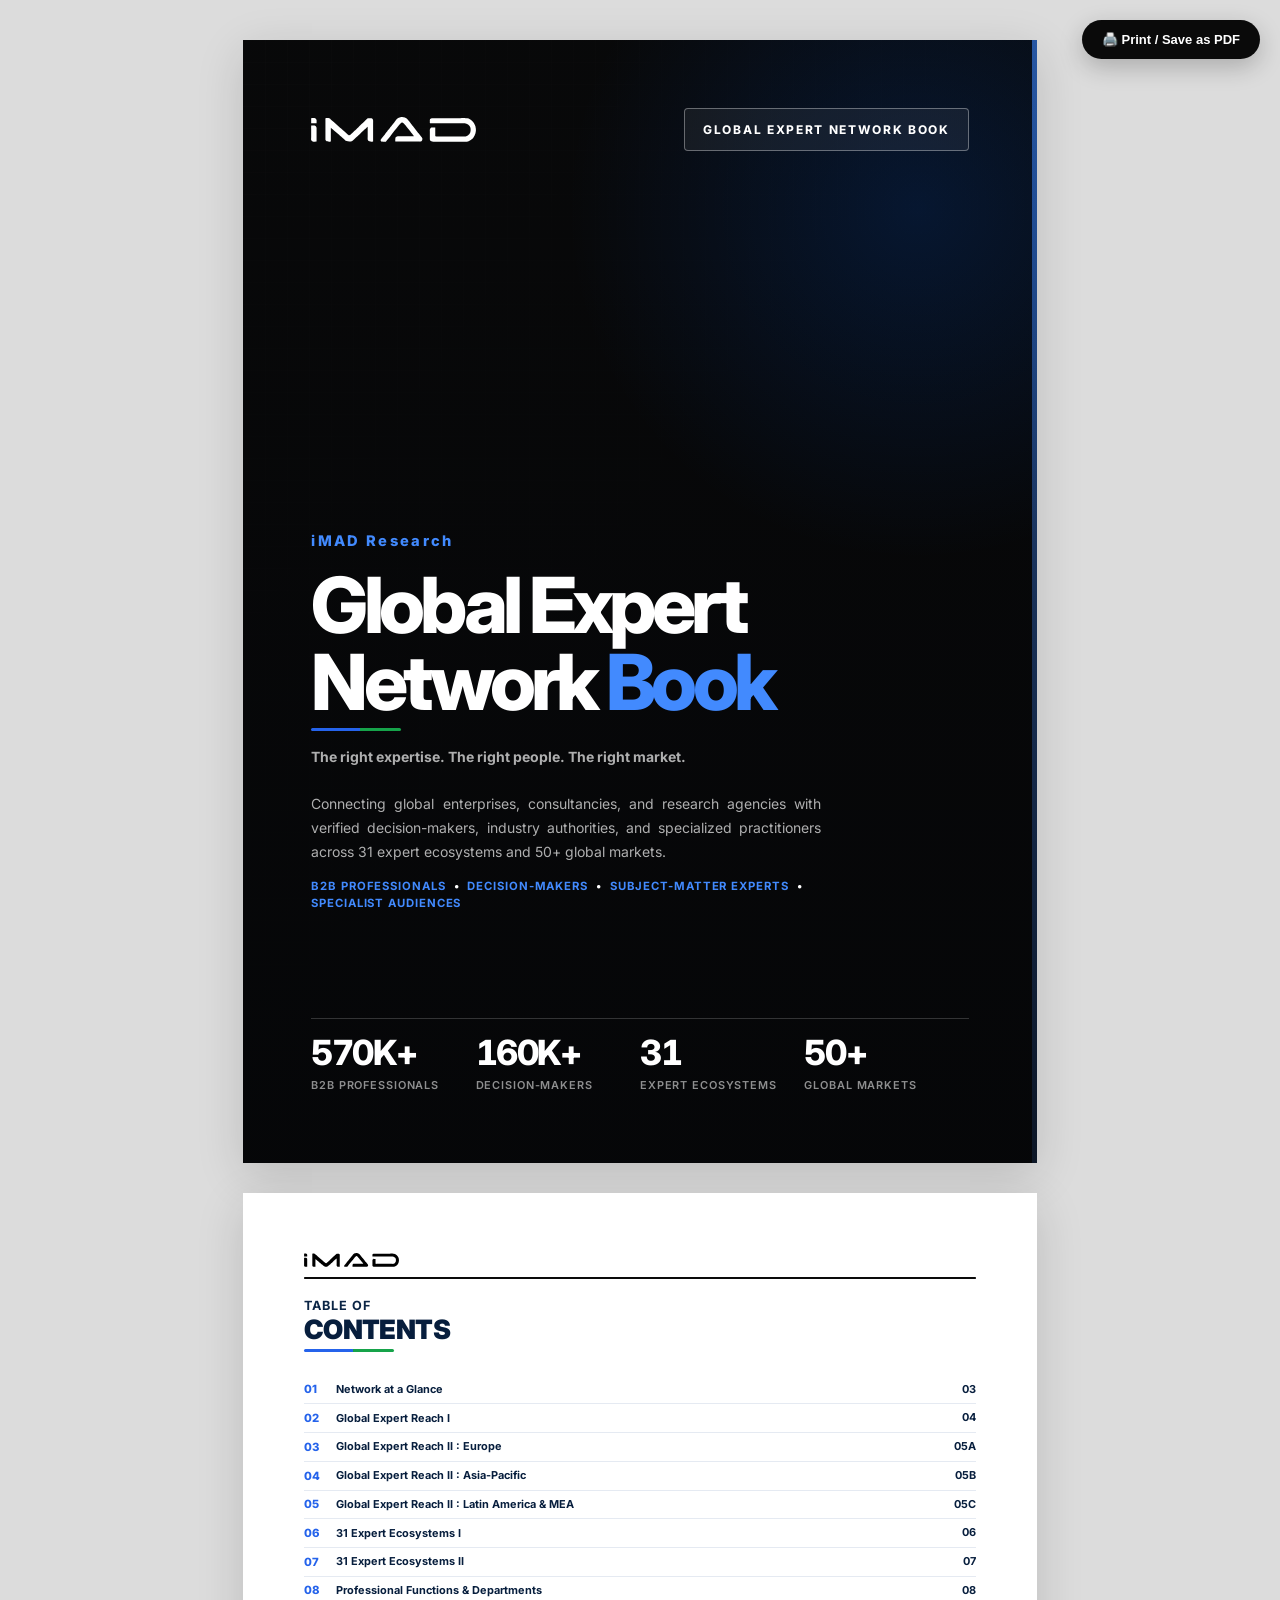
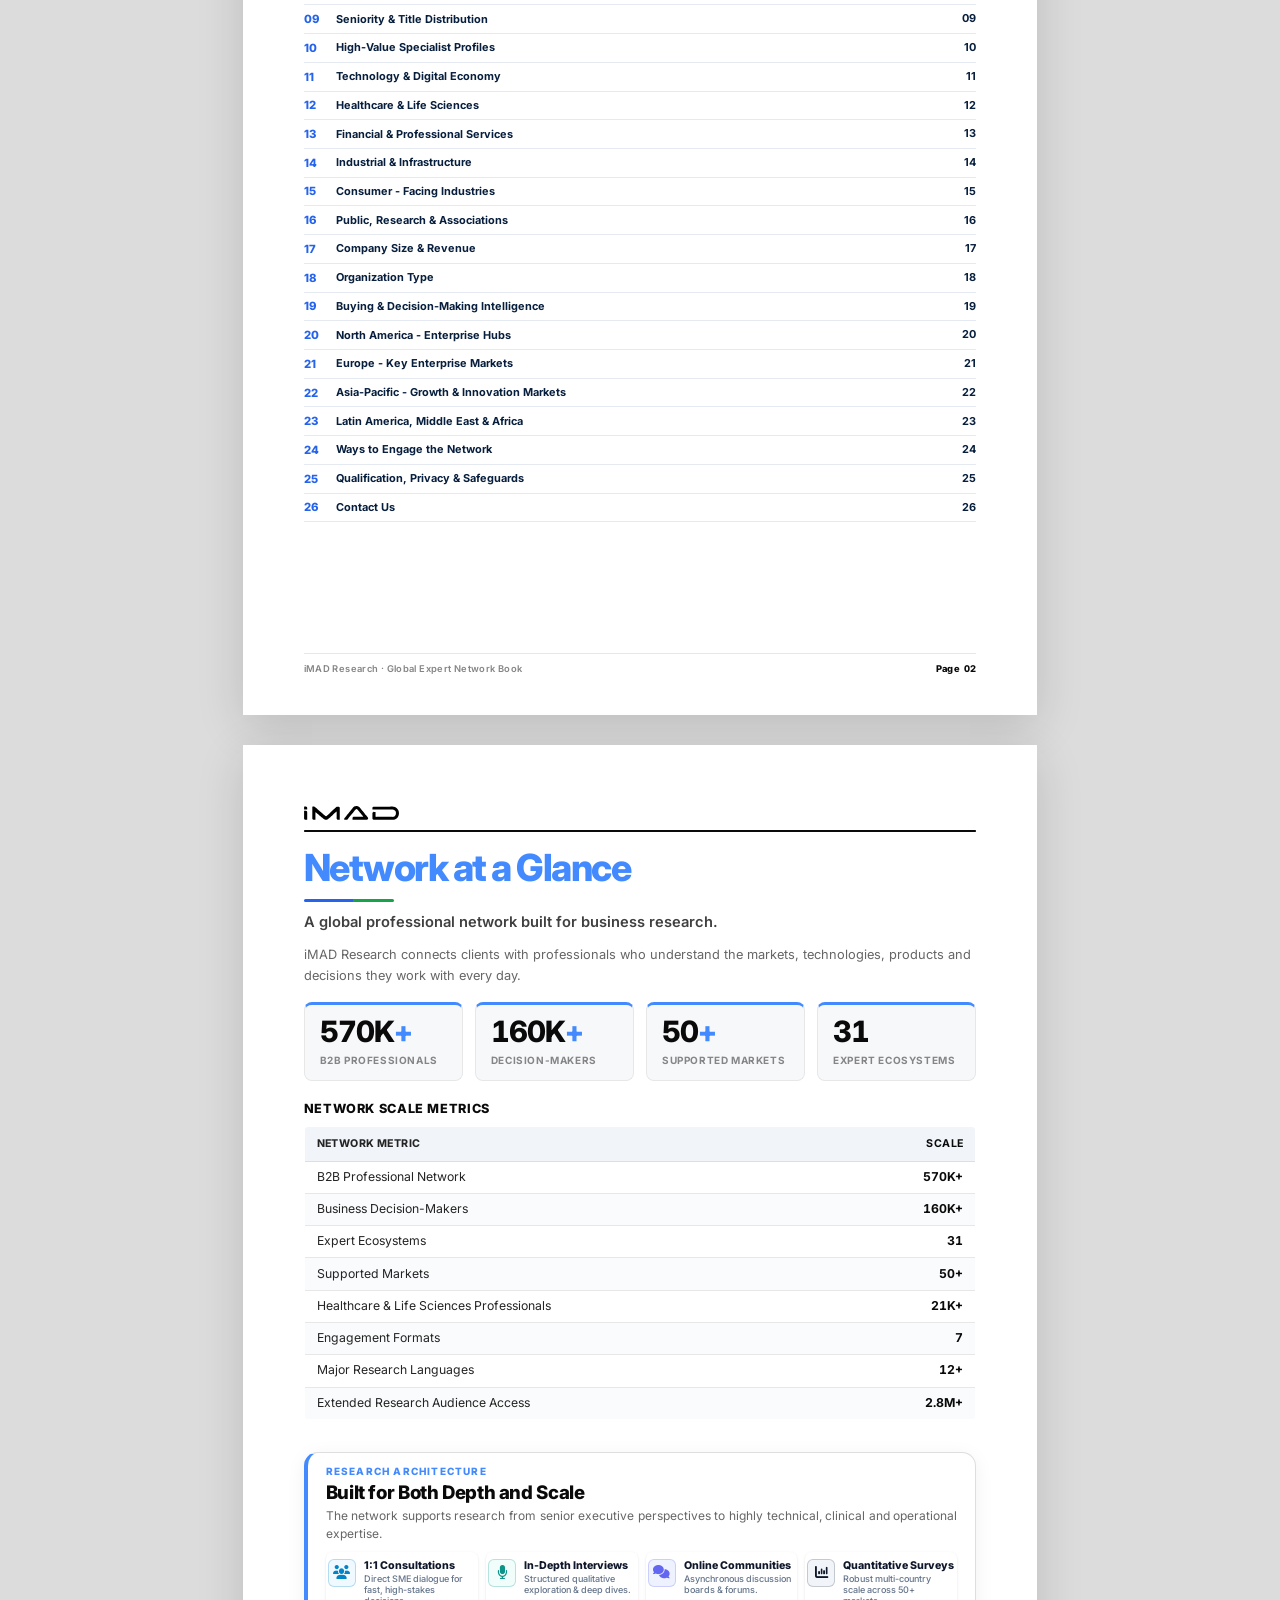
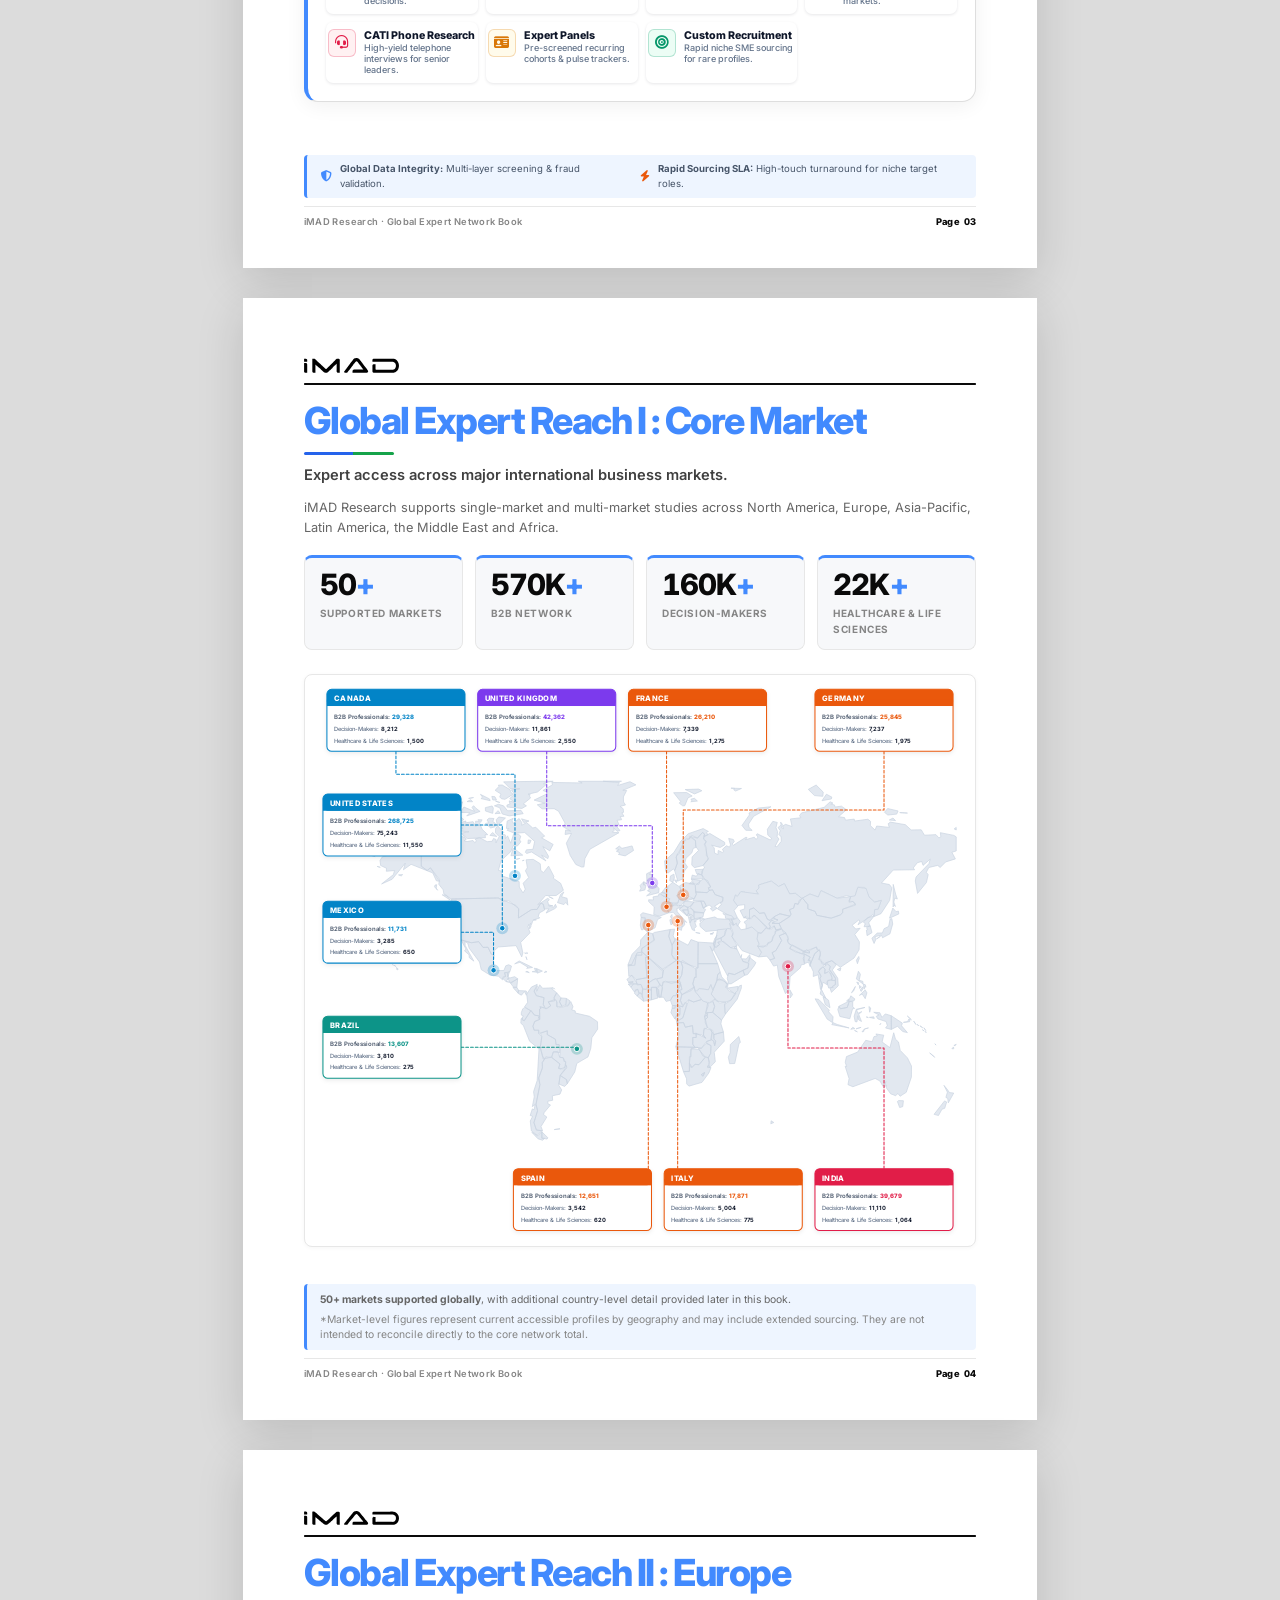
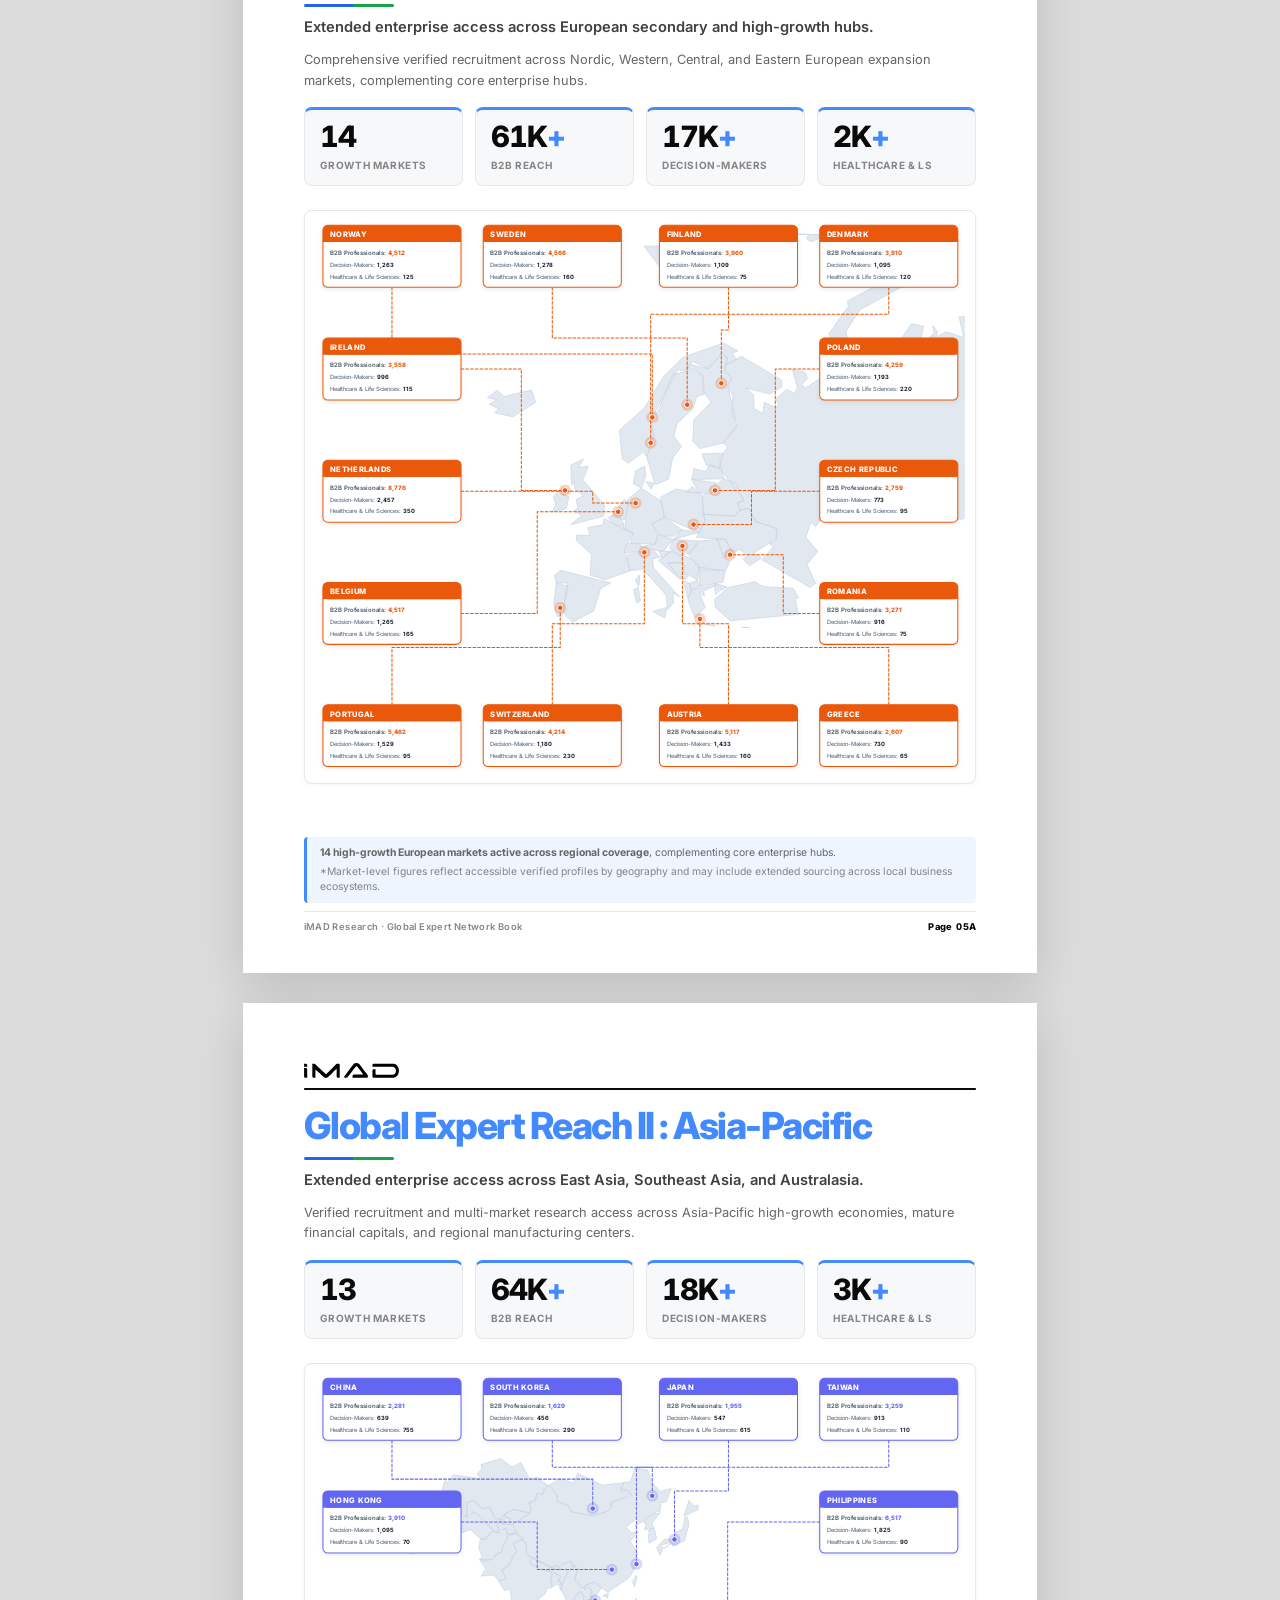
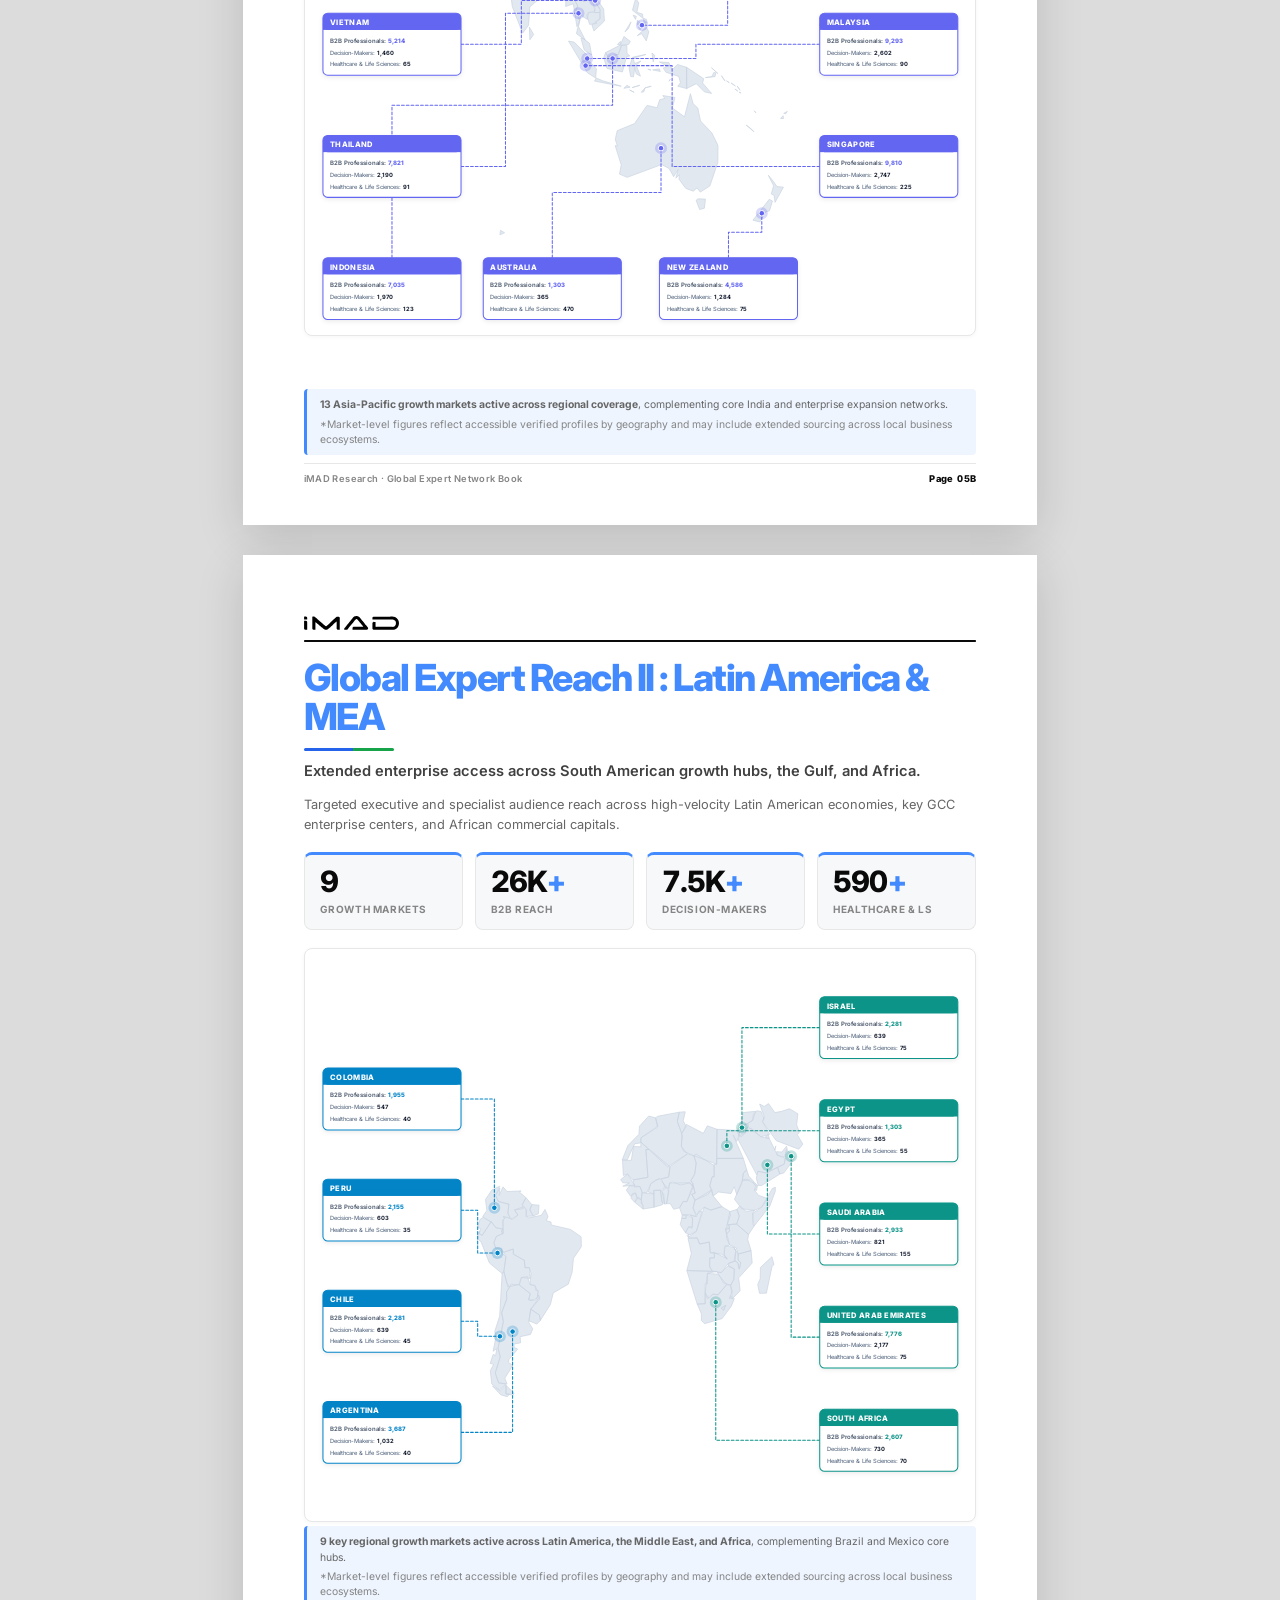
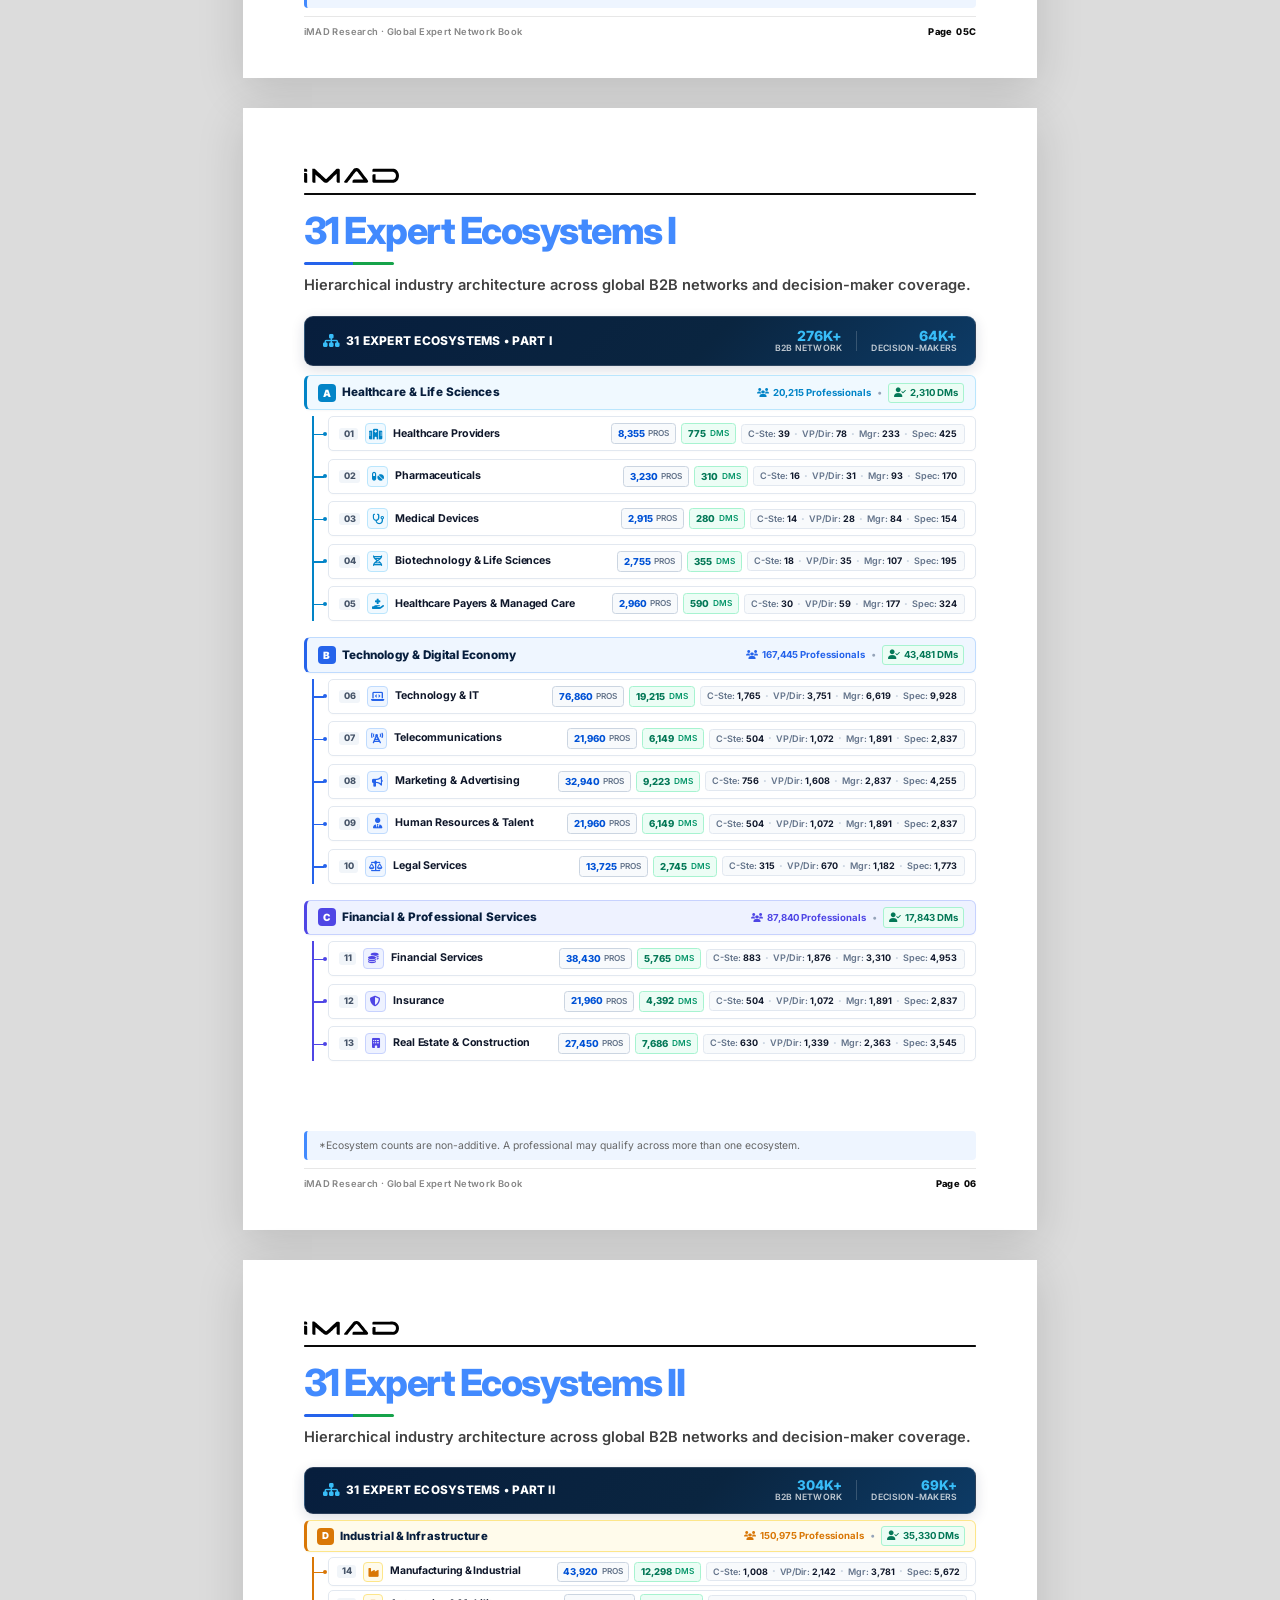
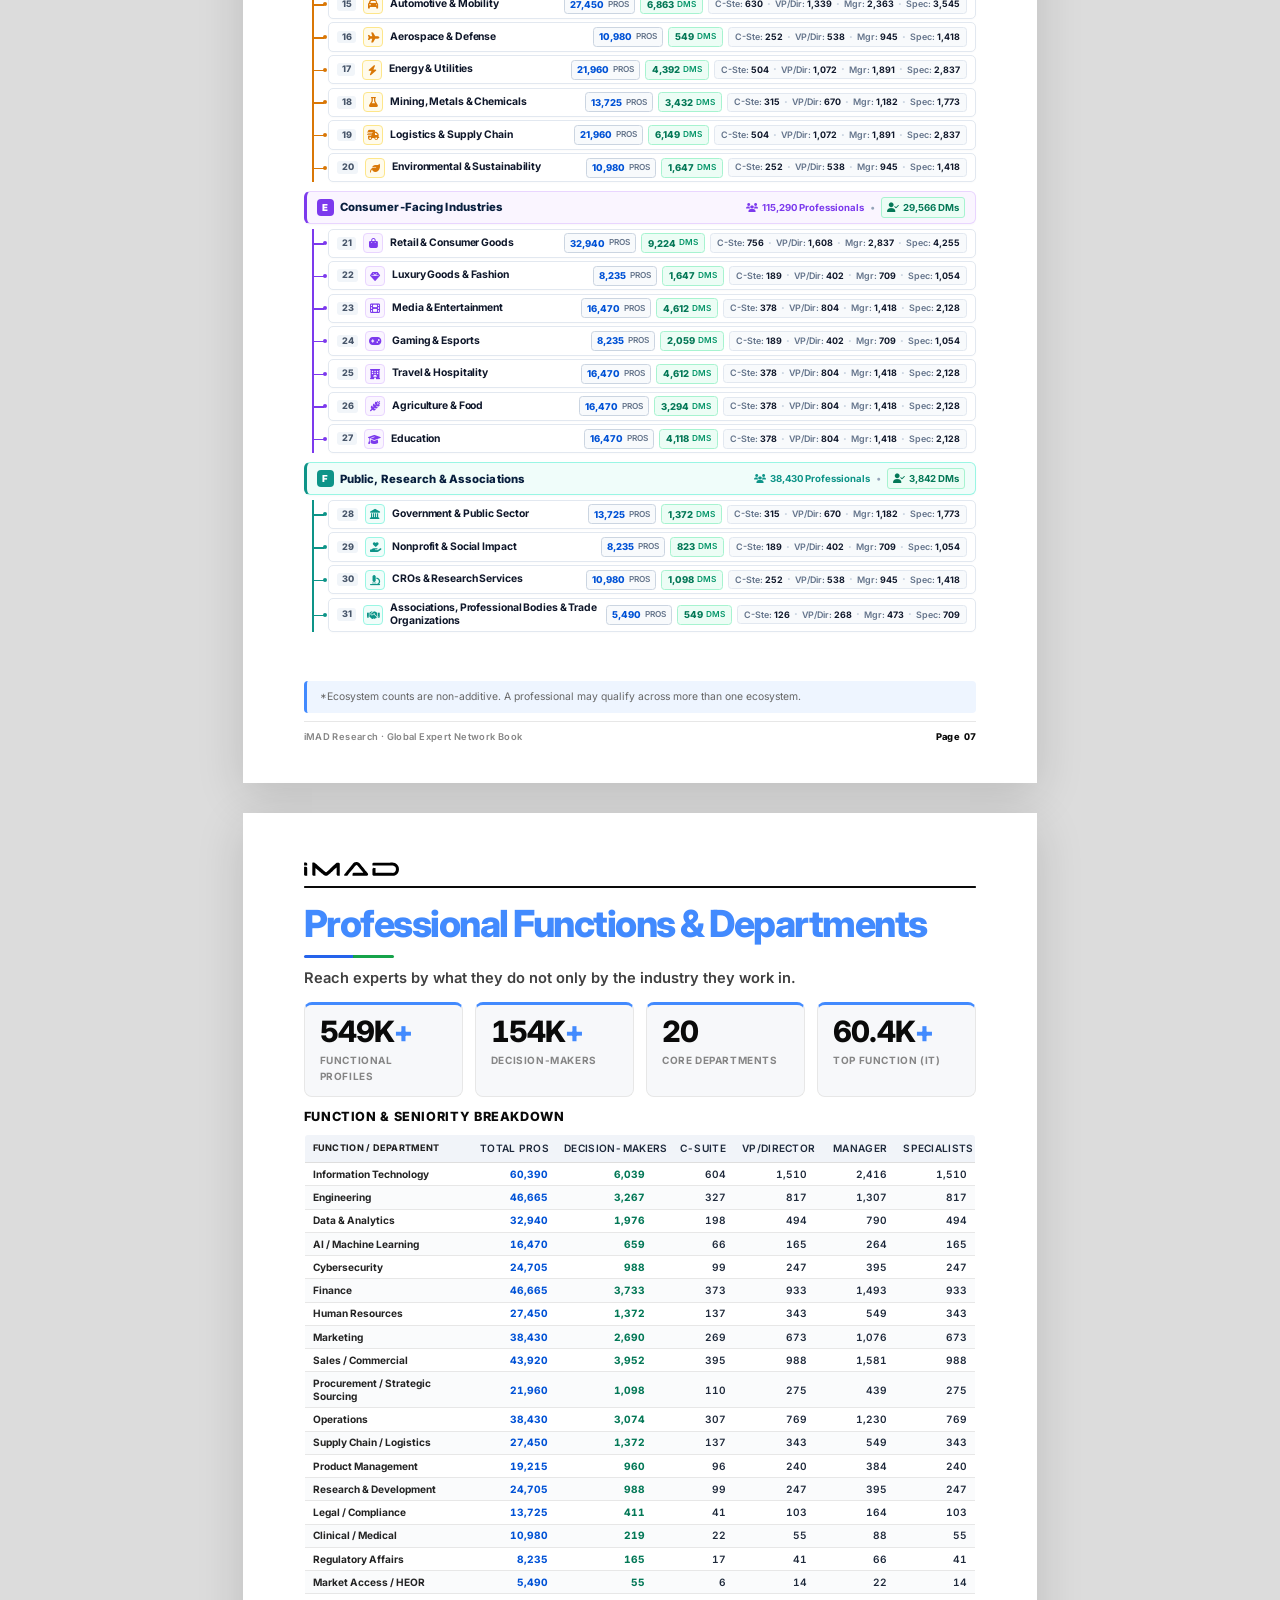
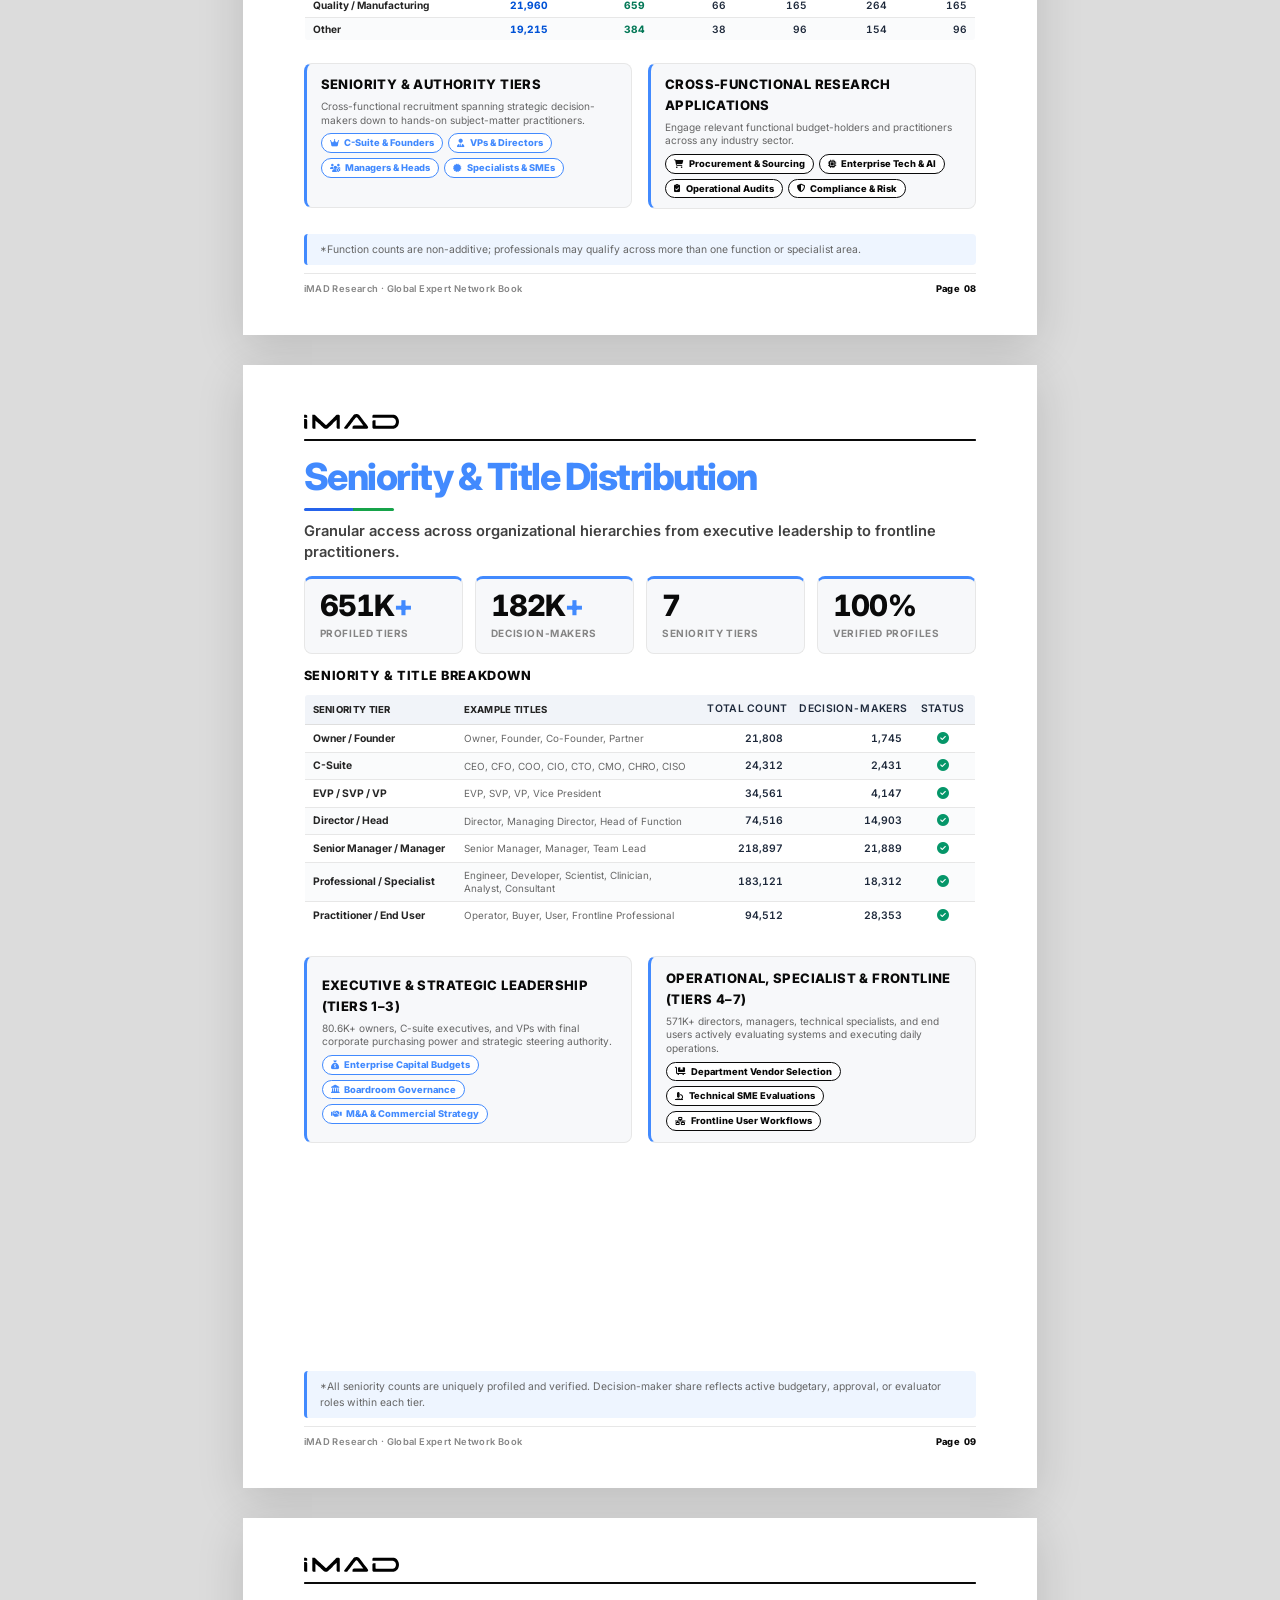
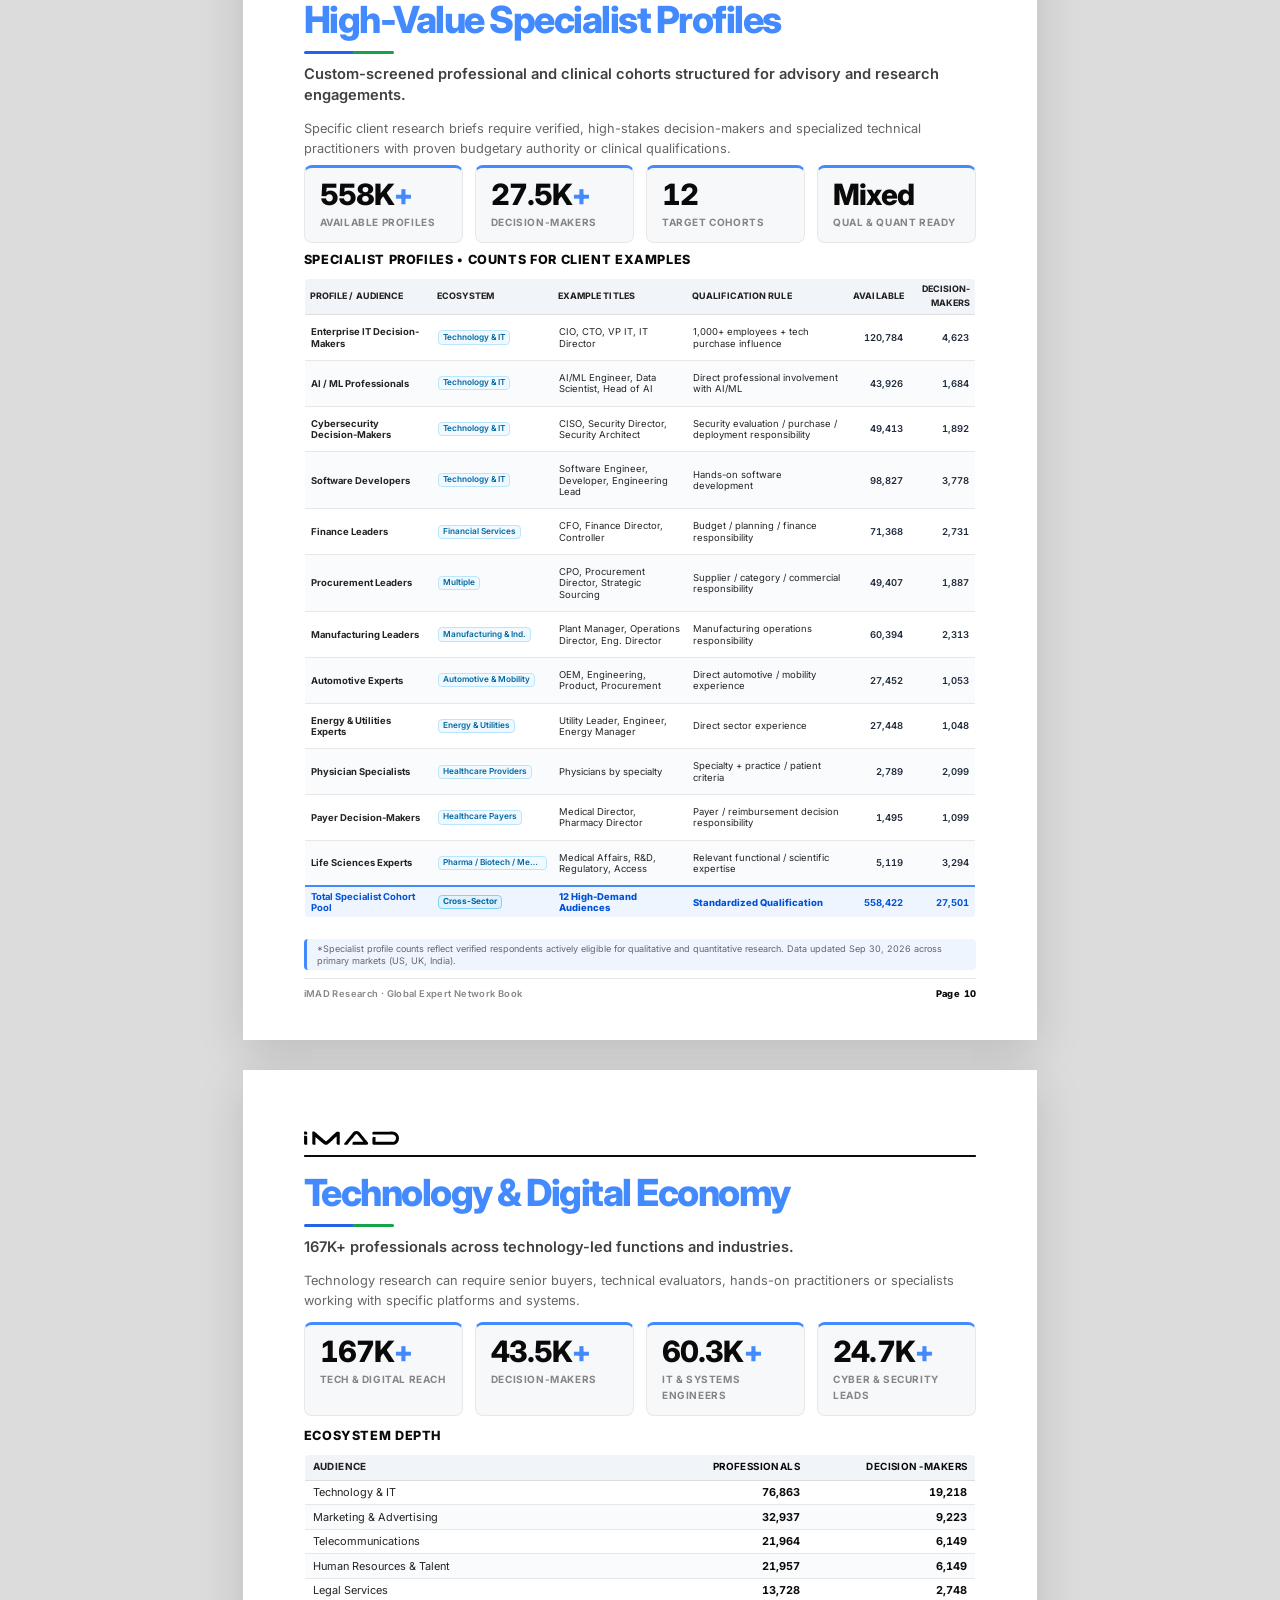
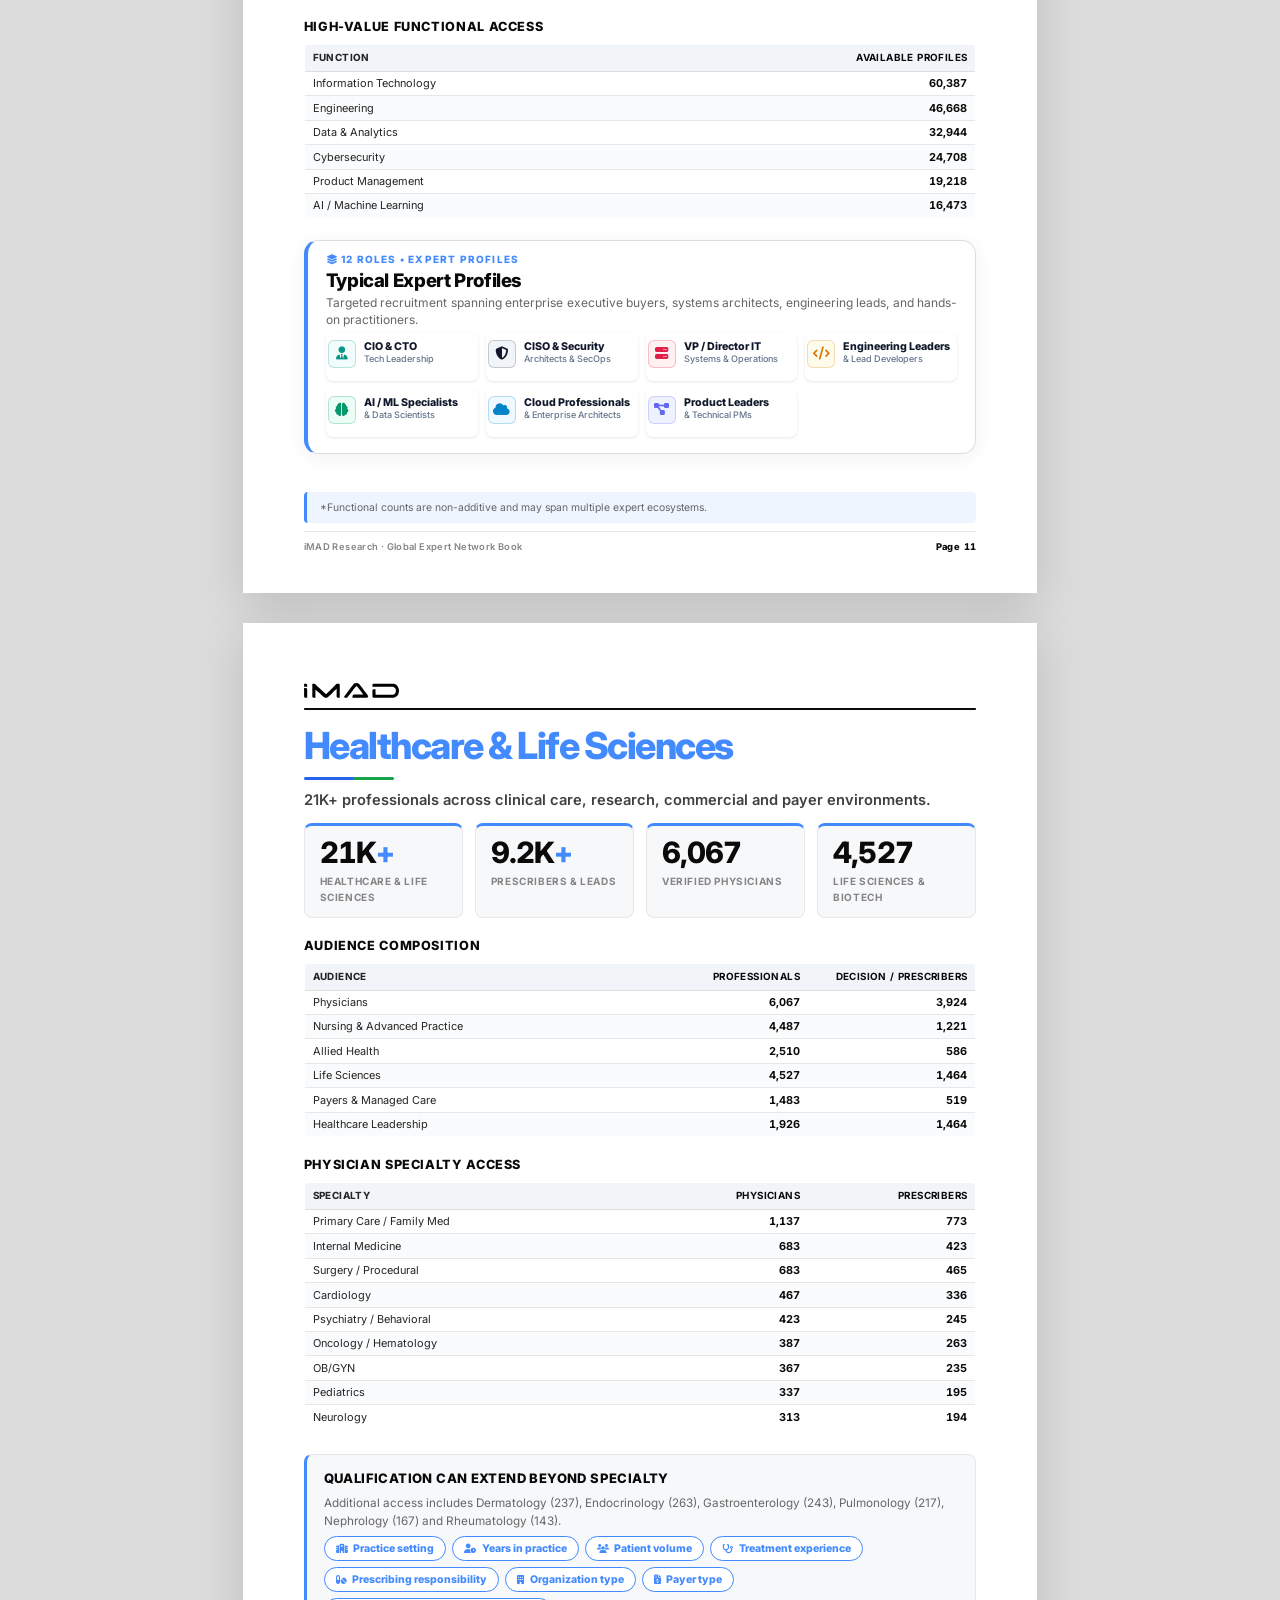
==== commit e6cccdf2: "update" ====
--- a/index.html
+++ b/index.html
@@ -87,21 +87,37 @@
         <a href="#page-05" class="toc-simple-row">
           <div class="toc-s-num">03</div>
           <div class="toc-s-content">
-            <div class="toc-s-title">Global Expert Reach II</div>
-          </div>
-          <div class="toc-s-page">05</div>
+            <div class="toc-s-title">Global Expert Reach II : Europe</div>
+          </div>
+          <div class="toc-s-page">05A</div>
         </a>
 
-        <a href="#page-06" class="toc-simple-row">
+        <a href="#page-05b" class="toc-simple-row">
           <div class="toc-s-num">04</div>
           <div class="toc-s-content">
+            <div class="toc-s-title">Global Expert Reach II : Asia-Pacific</div>
+          </div>
+          <div class="toc-s-page">05B</div>
+        </a>
+
+        <a href="#page-05c" class="toc-simple-row">
+          <div class="toc-s-num">05</div>
+          <div class="toc-s-content">
+            <div class="toc-s-title">Global Expert Reach II : Latin America &amp; MEA</div>
+          </div>
+          <div class="toc-s-page">05C</div>
+        </a>
+
+        <a href="#page-06" class="toc-simple-row">
+          <div class="toc-s-num">06</div>
+          <div class="toc-s-content">
             <div class="toc-s-title">31 Expert Ecosystems I</div>
           </div>
           <div class="toc-s-page">06</div>
         </a>
 
         <a href="#page-07" class="toc-simple-row">
-          <div class="toc-s-num">05</div>
+          <div class="toc-s-num">07</div>
           <div class="toc-s-content">
             <div class="toc-s-title">31 Expert Ecosystems II</div>
           </div>
@@ -109,7 +125,7 @@
         </a>
 
         <a href="#page-08" class="toc-simple-row">
-          <div class="toc-s-num">06</div>
+          <div class="toc-s-num">08</div>
           <div class="toc-s-content">
             <div class="toc-s-title">Professional Functions &amp; Departments</div>
           </div>
@@ -117,7 +133,7 @@
         </a>
 
         <a href="#page-09" class="toc-simple-row">
-          <div class="toc-s-num">07</div>
+          <div class="toc-s-num">09</div>
           <div class="toc-s-content">
             <div class="toc-s-title">Seniority &amp; Title Distribution</div>
           </div>
@@ -125,7 +141,7 @@
         </a>
 
         <a href="#page-10" class="toc-simple-row">
-          <div class="toc-s-num">08</div>
+          <div class="toc-s-num">10</div>
           <div class="toc-s-content">
             <div class="toc-s-title">High-Value Specialist Profiles</div>
           </div>
@@ -133,7 +149,7 @@
         </a>
 
         <a href="#page-11" class="toc-simple-row">
-          <div class="toc-s-num">09</div>
+          <div class="toc-s-num">11</div>
           <div class="toc-s-content">
             <div class="toc-s-title">Technology &amp; Digital Economy</div>
           </div>
@@ -141,7 +157,7 @@
         </a>
 
         <a href="#page-12" class="toc-simple-row">
-          <div class="toc-s-num">10</div>
+          <div class="toc-s-num">12</div>
           <div class="toc-s-content">
             <div class="toc-s-title">Healthcare &amp; Life Sciences</div>
           </div>
@@ -149,7 +165,7 @@
         </a>
 
         <a href="#page-13" class="toc-simple-row">
-          <div class="toc-s-num">11</div>
+          <div class="toc-s-num">13</div>
           <div class="toc-s-content">
             <div class="toc-s-title">Financial &amp; Professional Services</div>
           </div>
@@ -157,7 +173,7 @@
         </a>
 
         <a href="#page-14" class="toc-simple-row">
-          <div class="toc-s-num">12</div>
+          <div class="toc-s-num">14</div>
           <div class="toc-s-content">
             <div class="toc-s-title">Industrial &amp; Infrastructure</div>
           </div>
@@ -165,7 +181,7 @@
         </a>
 
         <a href="#page-15" class="toc-simple-row">
-          <div class="toc-s-num">13</div>
+          <div class="toc-s-num">15</div>
           <div class="toc-s-content">
             <div class="toc-s-title">Consumer - Facing Industries</div>
           </div>
@@ -173,7 +189,7 @@
         </a>
 
         <a href="#page-16" class="toc-simple-row">
-          <div class="toc-s-num">14</div>
+          <div class="toc-s-num">16</div>
           <div class="toc-s-content">
             <div class="toc-s-title">Public, Research &amp; Associations</div>
           </div>
@@ -181,7 +197,7 @@
         </a>
 
         <a href="#page-17" class="toc-simple-row">
-          <div class="toc-s-num">15</div>
+          <div class="toc-s-num">17</div>
           <div class="toc-s-content">
             <div class="toc-s-title">Company Size &amp; Revenue</div>
           </div>
@@ -189,7 +205,7 @@
         </a>
 
         <a href="#page-18" class="toc-simple-row">
-          <div class="toc-s-num">16</div>
+          <div class="toc-s-num">18</div>
           <div class="toc-s-content">
             <div class="toc-s-title">Organization Type</div>
           </div>
@@ -197,7 +213,7 @@
         </a>
 
         <a href="#page-19" class="toc-simple-row">
-          <div class="toc-s-num">17</div>
+          <div class="toc-s-num">19</div>
           <div class="toc-s-content">
             <div class="toc-s-title">Buying &amp; Decision-Making Intelligence</div>
           </div>
@@ -205,7 +221,7 @@
         </a>
 
         <a href="#page-20" class="toc-simple-row">
-          <div class="toc-s-num">18</div>
+          <div class="toc-s-num">20</div>
           <div class="toc-s-content">
             <div class="toc-s-title">North America - Enterprise Hubs</div>
           </div>
@@ -213,7 +229,7 @@
         </a>
 
         <a href="#page-21" class="toc-simple-row">
-          <div class="toc-s-num">19</div>
+          <div class="toc-s-num">21</div>
           <div class="toc-s-content">
             <div class="toc-s-title">Europe - Key Enterprise Markets</div>
           </div>
@@ -221,7 +237,7 @@
         </a>
 
         <a href="#page-22" class="toc-simple-row">
-          <div class="toc-s-num">20</div>
+          <div class="toc-s-num">22</div>
           <div class="toc-s-content">
             <div class="toc-s-title">Asia-Pacific - Growth &amp; Innovation Markets</div>
           </div>
@@ -229,7 +245,7 @@
         </a>
 
         <a href="#page-23" class="toc-simple-row">
-          <div class="toc-s-num">21</div>
+          <div class="toc-s-num">23</div>
           <div class="toc-s-content">
             <div class="toc-s-title">Latin America, Middle East &amp; Africa</div>
           </div>
@@ -237,7 +253,7 @@
         </a>
 
         <a href="#page-24" class="toc-simple-row">
-          <div class="toc-s-num">22</div>
+          <div class="toc-s-num">24</div>
           <div class="toc-s-content">
             <div class="toc-s-title">Ways to Engage the Network</div>
           </div>
@@ -245,7 +261,7 @@
         </a>
 
         <a href="#page-25" class="toc-simple-row">
-          <div class="toc-s-num">23</div>
+          <div class="toc-s-num">25</div>
           <div class="toc-s-content">
             <div class="toc-s-title">Qualification, Privacy &amp; Safeguards</div>
           </div>
@@ -253,7 +269,7 @@
         </a>
 
         <a href="#page-26" class="toc-simple-row">
-          <div class="toc-s-num">24</div>
+          <div class="toc-s-num">26</div>
           <div class="toc-s-content">
             <div class="toc-s-title">Contact Us</div>
           </div>
@@ -468,7 +484,7 @@
     <div class="page-body">
       <div class="page-header"><img src="iMAD_logo.svg" alt="iMAD Research" class="page-logo"></div>
       <div class="header-divider"></div>
-      <h1 class="page-title">Global Expert Reach I</h1>
+      <h1 class="page-title">Global Expert Reach I : Core Market</h1>
       <div class="toc-accent-bar"></div>
       <div class="page-subtitle">Expert access across major international business markets.</div>
       <div class="page-intro">
@@ -805,7 +821,7 @@
     <div class="page-body">
       <div class="page-header"><img src="iMAD_logo.svg" alt="iMAD Research" class="page-logo"></div>
       <div class="header-divider"></div>
-      <h1 class="page-title">Global Expert Reach II &ndash; Europe</h1>
+      <h1 class="page-title">Global Expert Reach II : Europe</h1>
       <div class="toc-accent-bar"></div>
       <div class="page-subtitle">Extended enterprise access across European secondary and high-growth hubs.</div>
       <div class="page-intro">
@@ -1170,7 +1186,7 @@
     <div class="page-body">
       <div class="page-header"><img src="iMAD_logo.svg" alt="iMAD Research" class="page-logo"></div>
       <div class="header-divider"></div>
-      <h1 class="page-title">Global Expert Reach II &ndash; Asia-Pacific</h1>
+      <h1 class="page-title">Global Expert Reach II : Asia-Pacific</h1>
       <div class="toc-accent-bar"></div>
       <div class="page-subtitle">Extended enterprise access across East Asia, Southeast Asia, and Australasia.</div>
       <div class="page-intro">
@@ -1508,13 +1524,13 @@
   </section>
 
   <!-- ============================================================
-     PAGE 07 - GLOBAL EXPERT REACH IV (LATIN AMERICA & MEA)
+     PAGE 05C - GLOBAL EXPERT REACH II (LATIN AMERICA & MEA)
   ============================================================ -->
   <section class="page" id="page-05c">
     <div class="page-body">
       <div class="page-header"><img src="iMAD_logo.svg" alt="iMAD Research" class="page-logo"></div>
       <div class="header-divider"></div>
-      <h1 class="page-title">Global Expert Reach II &ndash; Latin America &amp; MEA</h1>
+      <h1 class="page-title">Global Expert Reach II : Latin America & MEA</h1>
       <div class="toc-accent-bar"></div>
       <div class="page-subtitle">Extended enterprise access across South American growth hubs, the Gulf, and Africa.
       </div>
@@ -1821,9 +1837,9 @@
                 <span class="tch-title">Healthcare &amp; Life Sciences</span>
               </div>
               <div class="tch-totals">
-                <span class="tch-tot-pros"><i class="fa-solid fa-users"></i> 21,000 Professionals</span>
+                <span class="tch-tot-pros"><i class="fa-solid fa-users"></i> 20,215 Professionals</span>
                 <span class="tch-tot-sep">&bull;</span>
-                <span class="tch-tot-dms"><i class="fa-solid fa-user-check"></i> 2,550 DMs</span>
+                <span class="tch-tot-dms"><i class="fa-solid fa-user-check"></i> 2,310 DMs</span>
               </div>
             </div>
             <div class="tree-branch-stem">
@@ -1838,21 +1854,21 @@
                   </div>
                   <div class="leaf-right">
                     <div class="leaf-kpi leaf-kpi-pros">
-                      <span class="lk-num">8,500</span>
+                      <span class="lk-num">8,355</span>
                       <span class="lk-lbl">Pros</span>
                     </div>
                     <div class="leaf-kpi leaf-kpi-dms">
-                      <span class="lk-num">850</span>
+                      <span class="lk-num">775</span>
                       <span class="lk-lbl">DMs</span>
                     </div>
                     <div class="leaf-seniority-chips">
-                      <span class="chip-item"><span class="chip-tier">C-Ste:</span> <b>200</b></span>
-                      <span class="chip-sep">&bull;</span>
-                      <span class="chip-item"><span class="chip-tier">VP/Dir:</span> <b>700</b></span>
-                      <span class="chip-sep">&bull;</span>
-                      <span class="chip-item"><span class="chip-tier">Mgr:</span> <b>1,500</b></span>
-                      <span class="chip-sep">&bull;</span>
-                      <span class="chip-item"><span class="chip-tier">Spec:</span> <b>6,100</b></span>
+                      <span class="chip-item"><span class="chip-tier">C-Ste:</span> <b>39</b></span>
+                      <span class="chip-sep">&bull;</span>
+                      <span class="chip-item"><span class="chip-tier">VP/Dir:</span> <b>78</b></span>
+                      <span class="chip-sep">&bull;</span>
+                      <span class="chip-item"><span class="chip-tier">Mgr:</span> <b>233</b></span>
+                      <span class="chip-sep">&bull;</span>
+                      <span class="chip-item"><span class="chip-tier">Spec:</span> <b>425</b></span>
                     </div>
                   </div>
                 </div>
@@ -1868,21 +1884,21 @@
                   </div>
                   <div class="leaf-right">
                     <div class="leaf-kpi leaf-kpi-pros">
-                      <span class="lk-num">3,500</span>
+                      <span class="lk-num">3,230</span>
                       <span class="lk-lbl">Pros</span>
                     </div>
                     <div class="leaf-kpi leaf-kpi-dms">
-                      <span class="lk-num">350</span>
+                      <span class="lk-num">310</span>
                       <span class="lk-lbl">DMs</span>
                     </div>
                     <div class="leaf-seniority-chips">
-                      <span class="chip-item"><span class="chip-tier">C-Ste:</span> <b>120</b></span>
-                      <span class="chip-sep">&bull;</span>
-                      <span class="chip-item"><span class="chip-tier">VP/Dir:</span> <b>430</b></span>
-                      <span class="chip-sep">&bull;</span>
-                      <span class="chip-item"><span class="chip-tier">Mgr:</span> <b>700</b></span>
-                      <span class="chip-sep">&bull;</span>
-                      <span class="chip-item"><span class="chip-tier">Spec:</span> <b>2,250</b></span>
+                      <span class="chip-item"><span class="chip-tier">C-Ste:</span> <b>16</b></span>
+                      <span class="chip-sep">&bull;</span>
+                      <span class="chip-item"><span class="chip-tier">VP/Dir:</span> <b>31</b></span>
+                      <span class="chip-sep">&bull;</span>
+                      <span class="chip-item"><span class="chip-tier">Mgr:</span> <b>93</b></span>
+                      <span class="chip-sep">&bull;</span>
+                      <span class="chip-item"><span class="chip-tier">Spec:</span> <b>170</b></span>
                     </div>
                   </div>
                 </div>
@@ -1898,21 +1914,21 @@
                   </div>
                   <div class="leaf-right">
                     <div class="leaf-kpi leaf-kpi-pros">
-                      <span class="lk-num">3,000</span>
+                      <span class="lk-num">2,915</span>
                       <span class="lk-lbl">Pros</span>
                     </div>
                     <div class="leaf-kpi leaf-kpi-dms">
-                      <span class="lk-num">300</span>
+                      <span class="lk-num">280</span>
                       <span class="lk-lbl">DMs</span>
                     </div>
                     <div class="leaf-seniority-chips">
-                      <span class="chip-item"><span class="chip-tier">C-Ste:</span> <b>100</b></span>
-                      <span class="chip-sep">&bull;</span>
-                      <span class="chip-item"><span class="chip-tier">VP/Dir:</span> <b>350</b></span>
-                      <span class="chip-sep">&bull;</span>
-                      <span class="chip-item"><span class="chip-tier">Mgr:</span> <b>600</b></span>
-                      <span class="chip-sep">&bull;</span>
-                      <span class="chip-item"><span class="chip-tier">Spec:</span> <b>1,950</b></span>
+                      <span class="chip-item"><span class="chip-tier">C-Ste:</span> <b>14</b></span>
+                      <span class="chip-sep">&bull;</span>
+                      <span class="chip-item"><span class="chip-tier">VP/Dir:</span> <b>28</b></span>
+                      <span class="chip-sep">&bull;</span>
+                      <span class="chip-item"><span class="chip-tier">Mgr:</span> <b>84</b></span>
+                      <span class="chip-sep">&bull;</span>
+                      <span class="chip-item"><span class="chip-tier">Spec:</span> <b>154</b></span>
                     </div>
                   </div>
                 </div>
@@ -1928,21 +1944,21 @@
                   </div>
                   <div class="leaf-right">
                     <div class="leaf-kpi leaf-kpi-pros">
-                      <span class="lk-num">3,000</span>
+                      <span class="lk-num">2,755</span>
                       <span class="lk-lbl">Pros</span>
                     </div>
                     <div class="leaf-kpi leaf-kpi-dms">
-                      <span class="lk-num">450</span>
+                      <span class="lk-num">355</span>
                       <span class="lk-lbl">DMs</span>
                     </div>
                     <div class="leaf-seniority-chips">
-                      <span class="chip-item"><span class="chip-tier">C-Ste:</span> <b>90</b></span>
-                      <span class="chip-sep">&bull;</span>
-                      <span class="chip-item"><span class="chip-tier">VP/Dir:</span> <b>300</b></span>
-                      <span class="chip-sep">&bull;</span>
-                      <span class="chip-item"><span class="chip-tier">Mgr:</span> <b>510</b></span>
-                      <span class="chip-sep">&bull;</span>
-                      <span class="chip-item"><span class="chip-tier">Spec:</span> <b>2,100</b></span>
+                      <span class="chip-item"><span class="chip-tier">C-Ste:</span> <b>18</b></span>
+                      <span class="chip-sep">&bull;</span>
+                      <span class="chip-item"><span class="chip-tier">VP/Dir:</span> <b>35</b></span>
+                      <span class="chip-sep">&bull;</span>
+                      <span class="chip-item"><span class="chip-tier">Mgr:</span> <b>107</b></span>
+                      <span class="chip-sep">&bull;</span>
+                      <span class="chip-item"><span class="chip-tier">Spec:</span> <b>195</b></span>
                     </div>
                   </div>
                 </div>
@@ -1958,21 +1974,21 @@
                   </div>
                   <div class="leaf-right">
                     <div class="leaf-kpi leaf-kpi-pros">
-                      <span class="lk-num">3,000</span>
+                      <span class="lk-num">2,960</span>
                       <span class="lk-lbl">Pros</span>
                     </div>
                     <div class="leaf-kpi leaf-kpi-dms">
-                      <span class="lk-num">600</span>
+                      <span class="lk-num">590</span>
                       <span class="lk-lbl">DMs</span>
                     </div>
                     <div class="leaf-seniority-chips">
-                      <span class="chip-item"><span class="chip-tier">C-Ste:</span> <b>100</b></span>
-                      <span class="chip-sep">&bull;</span>
-                      <span class="chip-item"><span class="chip-tier">VP/Dir:</span> <b>350</b></span>
-                      <span class="chip-sep">&bull;</span>
-                      <span class="chip-item"><span class="chip-tier">Mgr:</span> <b>550</b></span>
-                      <span class="chip-sep">&bull;</span>
-                      <span class="chip-item"><span class="chip-tier">Spec:</span> <b>2,000</b></span>
+                      <span class="chip-item"><span class="chip-tier">C-Ste:</span> <b>30</b></span>
+                      <span class="chip-sep">&bull;</span>
+                      <span class="chip-item"><span class="chip-tier">VP/Dir:</span> <b>59</b></span>
+                      <span class="chip-sep">&bull;</span>
+                      <span class="chip-item"><span class="chip-tier">Mgr:</span> <b>177</b></span>
+                      <span class="chip-sep">&bull;</span>
+                      <span class="chip-item"><span class="chip-tier">Spec:</span> <b>324</b></span>
                     </div>
                   </div>
                 </div>
@@ -3364,7 +3380,7 @@
           <div class="kpi-lbl">Available Profiles</div>
         </div>
         <div class="kpi-card">
-          <div class="kpi-val">26.3K<em>+</em></div>
+          <div class="kpi-val">27.5K<em>+</em></div>
           <div class="kpi-lbl">Decision-Makers</div>
         </div>
         <div class="kpi-card">
@@ -3404,96 +3420,96 @@
               <td><span class="eco-pill">Technology &amp; IT</span></td>
               <td>CIO, CTO, VP IT, IT Director</td>
               <td>1,000+ employees + tech purchase influence</td>
-              <td class="num-col">120,780</td>
-              <td class="num-col">4,620</td>
+              <td class="num-col">120,784</td>
+              <td class="num-col">4,623</td>
             </tr>
             <tr>
               <td><strong>AI / ML Professionals</strong></td>
               <td><span class="eco-pill">Technology &amp; IT</span></td>
               <td>AI/ML Engineer, Data Scientist, Head of AI</td>
               <td>Direct professional involvement with AI/ML</td>
-              <td class="num-col">43,920</td>
-              <td class="num-col">1,680</td>
+              <td class="num-col">43,926</td>
+              <td class="num-col">1,684</td>
             </tr>
             <tr>
               <td><strong>Cybersecurity Decision-Makers</strong></td>
               <td><span class="eco-pill">Technology &amp; IT</span></td>
               <td>CISO, Security Director, Security Architect</td>
               <td>Security evaluation / purchase / deployment responsibility</td>
-              <td class="num-col">49,410</td>
-              <td class="num-col">1,890</td>
+              <td class="num-col">49,413</td>
+              <td class="num-col">1,892</td>
             </tr>
             <tr>
               <td><strong>Software Developers</strong></td>
               <td><span class="eco-pill">Technology &amp; IT</span></td>
               <td>Software Engineer, Developer, Engineering Lead</td>
               <td>Hands-on software development</td>
-              <td class="num-col">98,820</td>
-              <td class="num-col">3,780</td>
+              <td class="num-col">98,827</td>
+              <td class="num-col">3,778</td>
             </tr>
             <tr>
               <td><strong>Finance Leaders</strong></td>
               <td><span class="eco-pill">Financial Services</span></td>
               <td>CFO, Finance Director, Controller</td>
               <td>Budget / planning / finance responsibility</td>
-              <td class="num-col">71,370</td>
-              <td class="num-col">2,730</td>
+              <td class="num-col">71,368</td>
+              <td class="num-col">2,731</td>
             </tr>
             <tr>
               <td><strong>Procurement Leaders</strong></td>
               <td><span class="eco-pill">Multiple</span></td>
               <td>CPO, Procurement Director, Strategic Sourcing</td>
               <td>Supplier / category / commercial responsibility</td>
-              <td class="num-col">49,410</td>
-              <td class="num-col">1,890</td>
+              <td class="num-col">49,407</td>
+              <td class="num-col">1,887</td>
             </tr>
             <tr>
               <td><strong>Manufacturing Leaders</strong></td>
               <td><span class="eco-pill">Manufacturing &amp; Ind.</span></td>
               <td>Plant Manager, Operations Director, Eng. Director</td>
               <td>Manufacturing operations responsibility</td>
-              <td class="num-col">60,390</td>
-              <td class="num-col">2,310</td>
+              <td class="num-col">60,394</td>
+              <td class="num-col">2,313</td>
             </tr>
             <tr>
               <td><strong>Automotive Experts</strong></td>
               <td><span class="eco-pill">Automotive &amp; Mobility</span></td>
               <td>OEM, Engineering, Product, Procurement</td>
               <td>Direct automotive / mobility experience</td>
-              <td class="num-col">27,450</td>
-              <td class="num-col">1,050</td>
+              <td class="num-col">27,452</td>
+              <td class="num-col">1,053</td>
             </tr>
             <tr>
               <td><strong>Energy &amp; Utilities Experts</strong></td>
               <td><span class="eco-pill">Energy &amp; Utilities</span></td>
               <td>Utility Leader, Engineer, Energy Manager</td>
               <td>Direct sector experience</td>
-              <td class="num-col">27,450</td>
-              <td class="num-col">1,050</td>
+              <td class="num-col">27,448</td>
+              <td class="num-col">1,048</td>
             </tr>
             <tr>
               <td><strong>Physician Specialists</strong></td>
               <td><span class="eco-pill">Healthcare Providers</span></td>
               <td>Physicians by specialty</td>
               <td>Specialty + practice / patient criteria</td>
-              <td class="num-col">2,800</td>
-              <td class="num-col">2,100</td>
+              <td class="num-col">2,789</td>
+              <td class="num-col">2,099</td>
             </tr>
             <tr>
               <td><strong>Payer Decision-Makers</strong></td>
               <td><span class="eco-pill">Healthcare Payers</span></td>
               <td>Medical Director, Pharmacy Director</td>
               <td>Payer / reimbursement decision responsibility</td>
-              <td class="num-col">1,500</td>
-              <td class="num-col">1,100</td>
+              <td class="num-col">1,495</td>
+              <td class="num-col">1,099</td>
             </tr>
             <tr>
               <td><strong>Life Sciences Experts</strong></td>
               <td><span class="eco-pill">Pharma / Biotech / MedTech</span></td>
               <td>Medical Affairs, R&amp;D, Regulatory, Access</td>
               <td>Relevant functional / scientific expertise</td>
-              <td class="num-col">5,000</td>
-              <td class="num-col">2,100</td>
+              <td class="num-col">5,119</td>
+              <td class="num-col">3,294</td>
             </tr>
             <tr class="total-row">
               <td><strong>Total Specialist Cohort Pool</strong></td>
@@ -3502,8 +3518,8 @@
               </td>
               <td>12 High-Demand Audiences</td>
               <td>Standardized Qualification</td>
-              <td class="num-col"><strong>558,300</strong></td>
-              <td class="num-col"><strong>26,300</strong></td>
+              <td class="num-col"><strong>558,422</strong></td>
+              <td class="num-col"><strong>27,501</strong></td>
             </tr>
           </tbody>
         </table>
@@ -3569,28 +3585,28 @@
           <tbody>
             <tr>
               <td>Technology &amp; IT</td>
-              <td class="num-col">76,860</td>
-              <td class="num-col">19,215</td>
+              <td class="num-col">76,863</td>
+              <td class="num-col">19,218</td>
             </tr>
             <tr>
               <td>Marketing &amp; Advertising</td>
-              <td class="num-col">32,940</td>
+              <td class="num-col">32,937</td>
               <td class="num-col">9,223</td>
             </tr>
             <tr>
               <td>Telecommunications</td>
-              <td class="num-col">21,960</td>
+              <td class="num-col">21,964</td>
               <td class="num-col">6,149</td>
             </tr>
             <tr>
               <td>Human Resources &amp; Talent</td>
-              <td class="num-col">21,960</td>
+              <td class="num-col">21,957</td>
               <td class="num-col">6,149</td>
             </tr>
             <tr>
               <td>Legal Services</td>
-              <td class="num-col">13,725</td>
-              <td class="num-col">2,745</td>
+              <td class="num-col">13,728</td>
+              <td class="num-col">2,748</td>
             </tr>
           </tbody>
         </table>
@@ -3608,27 +3624,27 @@
           <tbody>
             <tr>
               <td>Information Technology</td>
-              <td class="num-col">60,390</td>
+              <td class="num-col">60,387</td>
             </tr>
             <tr>
               <td>Engineering</td>
-              <td class="num-col">46,665</td>
+              <td class="num-col">46,668</td>
             </tr>
             <tr>
               <td>Data &amp; Analytics</td>
-              <td class="num-col">32,940</td>
+              <td class="num-col">32,944</td>
             </tr>
             <tr>
               <td>Cybersecurity</td>
-              <td class="num-col">24,705</td>
+              <td class="num-col">24,708</td>
             </tr>
             <tr>
               <td>Product Management</td>
-              <td class="num-col">19,215</td>
+              <td class="num-col">19,218</td>
             </tr>
             <tr>
               <td>AI / Machine Learning</td>
-              <td class="num-col">16,470</td>
+              <td class="num-col">16,473</td>
             </tr>
           </tbody>
         </table>
@@ -3749,15 +3765,15 @@
           <div class="kpi-lbl">Healthcare &amp; Life Sciences</div>
         </div>
         <div class="kpi-card">
-          <div class="kpi-val">13.7K<em>+</em></div>
+          <div class="kpi-val">9.2K<em>+</em></div>
           <div class="kpi-lbl">Prescribers &amp; Leads</div>
         </div>
         <div class="kpi-card">
-          <div class="kpi-val">6,000</div>
+          <div class="kpi-val">6,067</div>
           <div class="kpi-lbl">Verified Physicians</div>
         </div>
         <div class="kpi-card">
-          <div class="kpi-val">4,500</div>
+          <div class="kpi-val">4,527</div>
           <div class="kpi-lbl">Life Sciences &amp; Biotech</div>
         </div>
       </div>
@@ -3775,33 +3791,33 @@
           <tbody>
             <tr>
               <td>Physicians</td>
-              <td class="num-col">6,000</td>
-              <td class="num-col">5,020</td>
+              <td class="num-col">6,067</td>
+              <td class="num-col">3,924</td>
             </tr>
             <tr>
               <td>Nursing &amp; Advanced Practice</td>
-              <td class="num-col">4,500</td>
-              <td class="num-col">1,750</td>
+              <td class="num-col">4,487</td>
+              <td class="num-col">1,221</td>
             </tr>
             <tr>
               <td>Allied Health</td>
-              <td class="num-col">2,500</td>
-              <td class="num-col">1,050</td>
+              <td class="num-col">2,510</td>
+              <td class="num-col">586</td>
             </tr>
             <tr>
               <td>Life Sciences</td>
-              <td class="num-col">4,500</td>
-              <td class="num-col">2,150</td>
+              <td class="num-col">4,527</td>
+              <td class="num-col">1,464</td>
             </tr>
             <tr>
               <td>Payers &amp; Managed Care</td>
-              <td class="num-col">1,500</td>
-              <td class="num-col">700</td>
+              <td class="num-col">1,483</td>
+              <td class="num-col">519</td>
             </tr>
             <tr>
               <td>Healthcare Leadership</td>
-              <td class="num-col">2,000</td>
-              <td class="num-col">1,700</td>
+              <td class="num-col">1,926</td>
+              <td class="num-col">1,464</td>
             </tr>
           </tbody>
         </table>
@@ -3820,48 +3836,48 @@
           <tbody>
             <tr>
               <td>Primary Care / Family Med</td>
-              <td class="num-col">1,100</td>
-              <td class="num-col">900</td>
+              <td class="num-col">1,137</td>
+              <td class="num-col">773</td>
             </tr>
             <tr>
               <td>Internal Medicine</td>
-              <td class="num-col">700</td>
-              <td class="num-col">550</td>
+              <td class="num-col">683</td>
+              <td class="num-col">423</td>
             </tr>
             <tr>
               <td>Surgery / Procedural</td>
-              <td class="num-col">700</td>
-              <td class="num-col">600</td>
+              <td class="num-col">683</td>
+              <td class="num-col">465</td>
             </tr>
             <tr>
               <td>Cardiology</td>
-              <td class="num-col">450</td>
-              <td class="num-col">400</td>
+              <td class="num-col">467</td>
+              <td class="num-col">336</td>
+            </tr>
+            <tr>
+              <td>Psychiatry / Behavioral</td>
+              <td class="num-col">423</td>
+              <td class="num-col">245</td>
             </tr>
             <tr>
               <td>Oncology / Hematology</td>
-              <td class="num-col">400</td>
-              <td class="num-col">350</td>
-            </tr>
-            <tr>
-              <td>Psychiatry / Behavioral</td>
-              <td class="num-col">400</td>
-              <td class="num-col">320</td>
+              <td class="num-col">387</td>
+              <td class="num-col">263</td>
+            </tr>
+            <tr>
+              <td>OB/GYN</td>
+              <td class="num-col">367</td>
+              <td class="num-col">235</td>
             </tr>
             <tr>
               <td>Pediatrics</td>
-              <td class="num-col">350</td>
-              <td class="num-col">280</td>
-            </tr>
-            <tr>
-              <td>OB/GYN</td>
-              <td class="num-col">350</td>
-              <td class="num-col">300</td>
+              <td class="num-col">337</td>
+              <td class="num-col">195</td>
             </tr>
             <tr>
               <td>Neurology</td>
-              <td class="num-col">300</td>
-              <td class="num-col">250</td>
+              <td class="num-col">313</td>
+              <td class="num-col">194</td>
             </tr>
           </tbody>
         </table>
@@ -3869,8 +3885,9 @@
 
       <div class="feature-box" style="margin-top: 6px;">
         <h4>Qualification Can Extend Beyond Specialty</h4>
-        <p style="margin-bottom: 6px;">Additional access includes Dermatology, Endocrinology, Gastroenterology,
-          Pulmonology, Rheumatology and Nephrology.</p>
+        <p style="margin-bottom: 6px;">Additional access includes Dermatology (237), Endocrinology (263),
+          Gastroenterology (243),
+          Pulmonology (217), Nephrology (167) and Rheumatology (143).</p>
         <div class="pill-tags">
           <span class="pill-tag pill-tag--blue"><i class="fa-solid fa-hospital"></i> Practice setting</span>
           <span class="pill-tag pill-tag--blue"><i class="fa-solid fa-user-clock"></i> Years in practice</span>
@@ -3934,17 +3951,17 @@
           <tbody>
             <tr>
               <td>Financial Services</td>
-              <td class="num-col">38,430</td>
-              <td class="num-col">5,765</td>
+              <td class="num-col">38,433</td>
+              <td class="num-col">5,768</td>
             </tr>
             <tr>
               <td>Real Estate &amp; Construction</td>
-              <td class="num-col">27,450</td>
+              <td class="num-col">27,454</td>
               <td class="num-col">7,686</td>
             </tr>
             <tr>
               <td>Insurance</td>
-              <td class="num-col">21,960</td>
+              <td class="num-col">21,963</td>
               <td class="num-col">4,392</td>
             </tr>
           </tbody>
@@ -3963,15 +3980,15 @@
           <tbody>
             <tr>
               <td>Finance</td>
-              <td class="num-col">46,665</td>
+              <td class="num-col">46,668</td>
             </tr>
             <tr>
               <td>Procurement / Strategic Sourcing</td>
-              <td class="num-col">21,960</td>
+              <td class="num-col">21,958</td>
             </tr>
             <tr>
               <td>Legal / Compliance</td>
-              <td class="num-col">13,725</td>
+              <td class="num-col">13,728</td>
             </tr>
           </tbody>
         </table>
@@ -4064,37 +4081,37 @@
           <tbody>
             <tr>
               <td>Manufacturing &amp; Industrial</td>
-              <td class="num-col">43,920</td>
+              <td class="num-col">43,921</td>
               <td class="num-col">12,298</td>
             </tr>
             <tr>
               <td>Automotive &amp; Mobility</td>
-              <td class="num-col">27,450</td>
+              <td class="num-col">27,455</td>
               <td class="num-col">6,863</td>
             </tr>
             <tr>
               <td>Energy &amp; Utilities</td>
-              <td class="num-col">21,960</td>
+              <td class="num-col">21,962</td>
               <td class="num-col">4,392</td>
             </tr>
             <tr>
               <td>Logistics &amp; Supply Chain</td>
-              <td class="num-col">21,960</td>
+              <td class="num-col">21,967</td>
               <td class="num-col">6,149</td>
             </tr>
             <tr>
               <td>Mining, Metals &amp; Chemicals</td>
-              <td class="num-col">13,725</td>
+              <td class="num-col">13,728</td>
               <td class="num-col">3,432</td>
             </tr>
             <tr>
               <td>Aerospace &amp; Defense</td>
-              <td class="num-col">10,980</td>
+              <td class="num-col">10,979</td>
               <td class="num-col">549</td>
             </tr>
             <tr>
               <td>Environmental &amp; Sustainability</td>
-              <td class="num-col">10,980</td>
+              <td class="num-col">10,968</td>
               <td class="num-col">1,647</td>
             </tr>
           </tbody>
@@ -4113,27 +4130,27 @@
           <tbody>
             <tr>
               <td>Engineering</td>
-              <td class="num-col">46,665</td>
+              <td class="num-col">46,668</td>
             </tr>
             <tr>
               <td>Operations</td>
-              <td class="num-col">38,430</td>
+              <td class="num-col">38,434</td>
             </tr>
             <tr>
               <td>Supply Chain / Logistics</td>
-              <td class="num-col">27,450</td>
+              <td class="num-col">27,453</td>
             </tr>
             <tr>
               <td>Research &amp; Development</td>
-              <td class="num-col">24,705</td>
+              <td class="num-col">24,708</td>
             </tr>
             <tr>
               <td>Quality / Manufacturing</td>
-              <td class="num-col">21,960</td>
+              <td class="num-col">21,953</td>
             </tr>
             <tr>
               <td>Procurement / Strategic Sourcing</td>
-              <td class="num-col">21,960</td>
+              <td class="num-col">21,967</td>
             </tr>
           </tbody>
         </table>
@@ -4206,37 +4223,37 @@
           <tbody>
             <tr>
               <td>Retail &amp; Consumer Goods</td>
-              <td class="num-col">32,940</td>
+              <td class="num-col">32,941</td>
               <td class="num-col">9,224</td>
             </tr>
             <tr>
               <td>Media &amp; Entertainment</td>
-              <td class="num-col">16,470</td>
+              <td class="num-col">16,473</td>
               <td class="num-col">4,612</td>
             </tr>
             <tr>
               <td>Travel &amp; Hospitality</td>
-              <td class="num-col">16,470</td>
+              <td class="num-col">16,472</td>
               <td class="num-col">4,612</td>
             </tr>
             <tr>
               <td>Agriculture &amp; Food</td>
-              <td class="num-col">16,470</td>
+              <td class="num-col">16,469</td>
               <td class="num-col">3,294</td>
             </tr>
             <tr>
               <td>Education</td>
-              <td class="num-col">16,470</td>
+              <td class="num-col">16,466</td>
               <td class="num-col">4,118</td>
             </tr>
             <tr>
               <td>Luxury Goods &amp; Fashion</td>
-              <td class="num-col">8,235</td>
+              <td class="num-col">8,237</td>
               <td class="num-col">1,647</td>
             </tr>
             <tr>
               <td>Gaming &amp; Esports</td>
-              <td class="num-col">8,235</td>
+              <td class="num-col">8,225</td>
               <td class="num-col">2,059</td>
             </tr>
           </tbody>
@@ -4331,22 +4348,22 @@
           <tbody>
             <tr>
               <td><strong>Government &amp; Public Sector</strong></td>
-              <td class="num-col">13,725</td>
+              <td class="num-col">13,728</td>
               <td class="num-col">1,372</td>
             </tr>
             <tr>
               <td><strong>CROs &amp; Research Services</strong></td>
-              <td class="num-col">10,980</td>
+              <td class="num-col">10,977</td>
               <td class="num-col">1,098</td>
             </tr>
             <tr>
               <td>Nonprofit &amp; Social Impact</td>
-              <td class="num-col">8,235</td>
+              <td class="num-col">8,238</td>
               <td class="num-col">823</td>
             </tr>
             <tr>
               <td>Associations, Professional Bodies &amp; Trade Organizations</td>
-              <td class="num-col">5,490</td>
+              <td class="num-col">5,493</td>
               <td class="num-col">549</td>
             </tr>
           </tbody>
@@ -4424,38 +4441,38 @@
           <tbody>
             <tr>
               <td>1 – 9</td>
-              <td class="num-col">43,920</td>
-              <td class="num-col">1,680</td>
+              <td class="num-col">43,924</td>
+              <td class="num-col">1,683</td>
             </tr>
             <tr>
               <td>10 – 49</td>
-              <td class="num-col">93,330</td>
-              <td class="num-col">3,570</td>
+              <td class="num-col">93,334</td>
+              <td class="num-col">3,568</td>
             </tr>
             <tr>
               <td>50 – 249</td>
-              <td class="num-col">137,250</td>
-              <td class="num-col">5,250</td>
+              <td class="num-col">137,247</td>
+              <td class="num-col">5,253</td>
             </tr>
             <tr>
               <td>250 – 999</td>
-              <td class="num-col">109,800</td>
-              <td class="num-col">4,200</td>
+              <td class="num-col">109,804</td>
+              <td class="num-col">4,197</td>
             </tr>
             <tr>
               <td>1,000 – 4,999</td>
-              <td class="num-col">82,350</td>
-              <td class="num-col">3,150</td>
+              <td class="num-col">82,353</td>
+              <td class="num-col">3,148</td>
             </tr>
             <tr>
               <td>5,000 – 9,999</td>
-              <td class="num-col">49,410</td>
-              <td class="num-col">1,890</td>
+              <td class="num-col">49,413</td>
+              <td class="num-col">1,892</td>
             </tr>
             <tr>
               <td>10,000+</td>
-              <td class="num-col">32,940</td>
-              <td class="num-col">1,260</td>
+              <td class="num-col">32,937</td>
+              <td class="num-col">1,263</td>
             </tr>
           </tbody>
         </table>
@@ -4476,27 +4493,27 @@
           <tbody>
             <tr>
               <td>Under $10M</td>
-              <td class="num-col">98,820</td>
+              <td class="num-col">98,823</td>
             </tr>
             <tr>
               <td>$10M – $49M</td>
-              <td class="num-col">120,780</td>
+              <td class="num-col">120,776</td>
             </tr>
             <tr>
               <td>$50M – $99M</td>
-              <td class="num-col">71,370</td>
+              <td class="num-col">71,373</td>
             </tr>
             <tr>
               <td>$100M – $499M</td>
-              <td class="num-col">109,800</td>
+              <td class="num-col">109,804</td>
             </tr>
             <tr>
               <td>$500M – $999M</td>
-              <td class="num-col">98,820</td>
+              <td class="num-col">98,817</td>
             </tr>
             <tr>
               <td>$1B+</td>
-              <td class="num-col">49,410</td>
+              <td class="num-col">49,413</td>
             </tr>
           </tbody>
         </table>
@@ -4539,48 +4556,48 @@
           <tbody>
             <tr>
               <td>Public Company</td>
-              <td class="num-col">199,500</td>
+              <td class="num-col">199,475</td>
               <td class="num-col">49,875</td>
             </tr>
             <tr>
               <td>Private Company</td>
-              <td class="num-col">114,000</td>
-              <td class="num-col">51,300</td>
+              <td class="num-col">114,112</td>
+              <td class="num-col">51,298</td>
             </tr>
             <tr>
               <td>Startup / Scale-Up</td>
-              <td class="num-col">68,400</td>
-              <td class="num-col">51,300</td>
+              <td class="num-col">68,415</td>
+              <td class="num-col">51,276</td>
             </tr>
             <tr>
               <td>Family-Owned Business</td>
-              <td class="num-col">51,300</td>
+              <td class="num-col">51,289</td>
               <td class="num-col">33,345</td>
             </tr>
             <tr>
               <td>Government / Public Sector</td>
-              <td class="num-col">45,600</td>
-              <td class="num-col">4,560</td>
+              <td class="num-col">45,588</td>
+              <td class="num-col">4,559</td>
             </tr>
             <tr>
               <td>Nonprofit / NGO</td>
-              <td class="num-col">34,200</td>
-              <td class="num-col">3,420</td>
+              <td class="num-col">34,185</td>
+              <td class="num-col">3,415</td>
             </tr>
             <tr>
               <td>Healthcare Organization</td>
-              <td class="num-col">28,500</td>
+              <td class="num-col">28,478</td>
               <td class="num-col">7,125</td>
             </tr>
             <tr>
               <td>Academic Institution</td>
-              <td class="num-col">17,100</td>
-              <td class="num-col">5,130</td>
+              <td class="num-col">17,084</td>
+              <td class="num-col">5,135</td>
             </tr>
             <tr>
               <td>Professional Services Firm</td>
-              <td class="num-col">11,400</td>
-              <td class="num-col">4,560</td>
+              <td class="num-col">11,388</td>
+              <td class="num-col">4,567</td>
             </tr>
           </tbody>
         </table>
